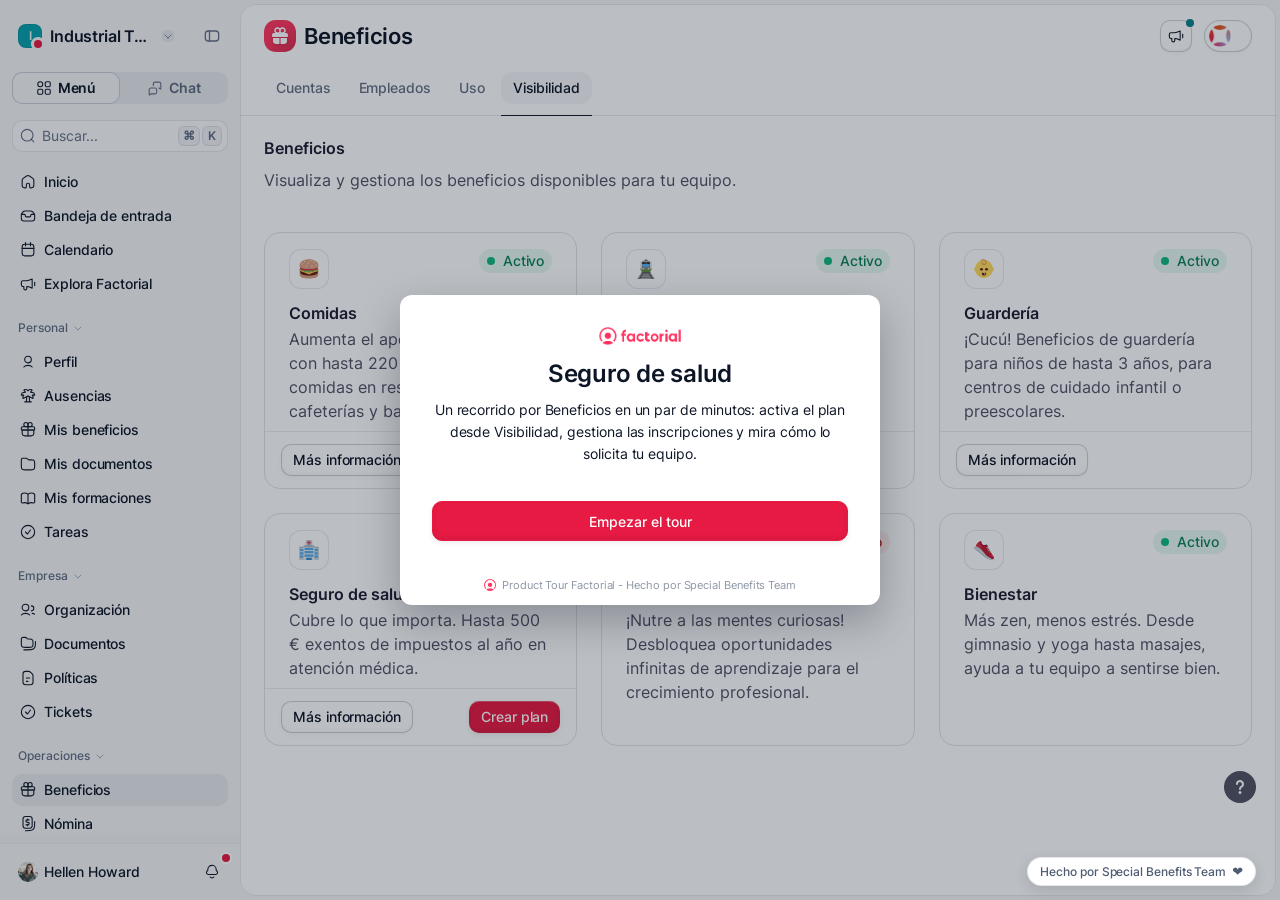
==== index.html @ 5498a89c "Icono de módulo en rojo: restaura los id de los degradados capturados Co-Authored-By: Claude Sonnet " ====
<!doctype html>
<html lang="es"><head><meta charset="utf-8"><meta name="viewport" content="width=device-width,initial-scale=1">
<title>Tour Benefits Seguros</title>
<link rel="icon" type="image/png" href="assets/factorial-isotipo.png">
<link rel="stylesheet" href="capture/app.css">
<style>
html,body{height:100%;margin:0;overflow:hidden}
[hidden]{display:none!important}
.screen[hidden]{display:none}
.screen{position:fixed;inset:0;background:#F5F6F8}
/* el fondo oscuro nativo de modales y paneles también baja a la mitad */
.screen .bg-f1-background-overlay{background-color:rgba(1,27,75,.22)!important}
.screen .Sidepanel_overlayBackground{background:rgba(1,27,75,.2)!important}
.screen.ent{z-index:2;animation:enter .55s cubic-bezier(.2,.8,.2,1) backwards}
@keyframes enter{from{transform:translate(calc(var(--dx,1)*72px),calc(var(--dy,0)*72px));opacity:0}to{transform:none;opacity:1}}
#route{position:fixed;left:50%;top:16px;transform:translateX(-50%);z-index:9999;display:flex;align-items:center;gap:10px;background:#fff;border:1px solid rgba(1,22,55,.1);border-radius:99px;padding:8px 16px 8px 12px;white-space:nowrap;max-width:92vw;font:400 13px Inter,system-ui,sans-serif;color:rgba(1,22,55,.61);box-shadow:0 8px 24px rgba(13,22,38,.14);pointer-events:none;animation:routein .5s cubic-bezier(.2,.8,.2,1) both}
#route b{color:#0D1626;font-weight:600}
#route svg{color:#0D1626;flex:none}
@keyframes routein{from{opacity:0;transform:translate(-50%,-12px)}to{opacity:1;transform:translate(-50%,0)}}
.screen *{animation:none!important}
/* ---- asistente de plan (el plan ya existe en la demo, se reconstruye con los tokens reales) ---- */
.wz-scrim{position:fixed;inset:0;background:rgba(13,22,38,.2);z-index:50;display:flex;align-items:center;justify-content:center}
.wz{background:#fff;border-radius:16px;width:min(1078px,94vw);height:min(628px,88vh);display:flex;flex-direction:column;overflow:hidden;box-shadow:0 20px 50px rgba(13,22,38,.25);color:#0D1626;font-family:Inter,system-ui,sans-serif;position:relative}
.wz-x{position:absolute;right:20px;top:20px;color:rgba(1,22,55,.61);font-size:18px}
.wz-body{flex:1;display:flex;min-height:0}
.wz-side{width:288px;padding:48px 48px 0;flex:none;box-sizing:content-box}
.wz-side h2{font-size:28px;line-height:32px;font-weight:600;margin:0 0 28px;letter-spacing:-.01em}
.wz-st{display:flex;gap:10px;align-items:center;padding:9px 8px;border-radius:10px;color:rgba(1,22,55,.61);font-size:14px;font-weight:500;margin-left:-8px;margin-right:-8px}
.wz-st b{width:24px;height:24px;border-radius:99px;background:rgba(5,38,87,.06);display:grid;place-items:center;font-size:12px;font-weight:500}
.wz-st.on{background:rgba(5,38,87,.06);color:#0D1626}.wz-st.on b{background:#0D1626;color:#fff}
.wz-main{flex:1;padding:48px 48px 0 0;overflow:auto;min-width:0}
.wz-main h2{font-size:28px;line-height:32px;font-weight:600;margin:0 0 12px;letter-spacing:-.01em}
.wz-main h3{font-size:20px;font-weight:600;margin:36px 0 0}
.wz-main .sub{color:rgba(1,22,55,.61);font-size:16px;line-height:24px;max-width:360px}
.wz-main label{display:block;font-weight:500;font-size:14px;margin:26px 0 6px}
.wz-in{width:360px;max-width:100%;box-sizing:border-box;height:44px;border:1px solid rgba(1,22,55,.14);border-radius:10px;padding:0 16px;display:flex;align-items:center;justify-content:space-between;font-size:16px;background:#fff;position:relative}
.wz-in.ph{color:rgba(1,22,55,.38)}
.wz-hr{border:0;border-top:1px solid rgba(1,22,55,.1);margin:36px 0 0;width:360px}
.wz-foot{background:#F5F6F8;border-top:1px solid rgba(1,22,55,.08);padding:16px 32px;display:flex;justify-content:flex-end;gap:12px}
.wz-pill{height:32px;padding:0 20px;border-radius:99px;border:1px solid #E61A42;color:#E61A42;background:#fff;font-weight:500;font-size:14px}
.wz-sq{width:32px;height:32px;border-radius:99px;border:1px solid rgba(1,22,55,.14);background:#fff;color:rgba(1,22,55,.5)}
.wz-menu{position:absolute;left:0;top:50px;width:360px;background:#fff;border-radius:12px;box-shadow:0 8px 28px rgba(13,22,38,.18),0 0 0 1px rgba(1,22,55,.06);padding:6px;z-index:3}
.wz-menu div{padding:8px 12px;border-radius:8px;font-size:14px;display:flex;gap:8px}
.wz-menu div.sel{background:rgba(5,38,87,.06)}
/* ---- capa del tour ---- */
#tour{position:fixed;inset:0;z-index:9999;pointer-events:none;font-family:Inter,system-ui,sans-serif;color:#0D1626}
#tour .blocker{position:fixed;inset:0;pointer-events:auto}
#tour .scrim{position:fixed;inset:0;background:rgba(13,22,38,.28);pointer-events:auto;transition:opacity .3s}
#spot{position:fixed;left:0;top:0;width:0;height:0;opacity:0;border-radius:12px;box-shadow:0 0 0 9999px rgba(13,22,38,.28);transition:left .45s cubic-bezier(.2,.8,.2,1),top .45s cubic-bezier(.2,.8,.2,1),width .45s cubic-bezier(.2,.8,.2,1),height .45s cubic-bezier(.2,.8,.2,1),opacity .3s;pointer-events:none}
.trk{transition:none!important}
.tip .arr{position:absolute;background:#fff;pointer-events:none}
.tip{position:fixed;left:0;top:0;opacity:0;transition:left .45s cubic-bezier(.2,.8,.2,1),top .45s cubic-bezier(.2,.8,.2,1),width .45s cubic-bezier(.2,.8,.2,1),opacity .25s;width:340px;background:#fff;border-radius:12px;box-shadow:0 16px 40px rgba(13,22,38,.28);pointer-events:auto}
.tip .tb{padding:20px 22px 18px}
.tip h4{margin:0 0 6px;font-size:16px;line-height:24px;font-weight:600}
.tip p{margin:0;font-size:14px;line-height:22px}
.tip p+p{margin-top:8px;color:rgba(1,22,55,.61)}
.tip .tf{display:flex;align-items:center;justify-content:space-between;padding:10px 12px;border-top:1px solid rgba(1,22,55,.08)}
.tip .ct{color:rgba(1,22,55,.5);font-size:13px}
.tb-btn{height:32px;padding:0 14px;border-radius:10px;border:1px solid rgba(1,22,55,.14);background:#fff;font:500 14px Inter,system-ui,sans-serif;cursor:pointer;color:#0D1626}
.tb-btn.dark{background:#0D1626;border-color:#0D1626;color:#fff}
.tb-btn.red{background:#E61A42;border-color:#E61A42;color:#fff;box-shadow:0 2px 6px -1px rgba(13,22,37,.1),inset 0 -2px 4px rgba(13,22,37,.08)}
.tb-btn:hover{filter:brightness(.95)}
.tb-btn:disabled{opacity:.4;cursor:default}
#pulse{position:fixed;left:0;top:0;width:0;height:0;opacity:0;border:2px solid rgba(37,71,200,.85);pointer-events:none;box-sizing:border-box;animation:beacon 1.8s ease-out infinite;transition:left .45s cubic-bezier(.2,.8,.2,1),top .45s cubic-bezier(.2,.8,.2,1),width .45s cubic-bezier(.2,.8,.2,1),height .45s cubic-bezier(.2,.8,.2,1),opacity .3s}
#pulse.hot{border-color:#2547C8;animation:beacon-hot .7s ease-out 3}
@keyframes beacon{0%{box-shadow:0 0 0 0 rgba(37,71,200,.4)}70%{box-shadow:0 0 0 10px rgba(37,71,200,0)}100%{box-shadow:0 0 0 0 rgba(37,71,200,0)}}
@keyframes beacon-hot{0%{box-shadow:0 0 0 0 rgba(37,71,200,.6)}100%{box-shadow:0 0 0 16px rgba(37,71,200,0)}}
.hint{display:flex;align-items:center;gap:6px;margin-top:12px;font-size:13px;font-weight:500;color:rgba(1,22,55,.61)}
.hint.go{color:#2547C8}
@keyframes nudge{0%,100%{box-shadow:0 0 0 0 rgba(13,22,38,.35)}60%{box-shadow:0 0 0 7px rgba(13,22,38,0)}}
.tb-btn.nudge{animation:nudge 1.8s ease-out infinite}
@keyframes shake{0%,100%{transform:translateX(0)}20%{transform:translateX(-7px)}40%{transform:translateX(6px)}60%{transform:translateX(-4px)}80%{transform:translateX(3px)}}
.tip.shake{animation:shake .45s}
#warn{position:fixed;left:50%;top:64px;transform:translateX(-50%);display:flex;align-items:center;gap:10px;background:#FFF4E0;border:1px solid #F5C77A;color:#7A4A00;padding:10px 16px;border-radius:12px;font:500 14px Inter,system-ui,sans-serif;box-shadow:0 8px 24px rgba(13,22,38,.18);pointer-events:none;animation:fin .2s}
#resultHint{position:fixed;left:50%;bottom:20px;transform:translateX(-50%);z-index:9999;display:flex;align-items:center;gap:12px;background:#0D1626;color:#fff;border-radius:99px;padding:10px 18px 10px 14px;font:500 13px Inter,system-ui,sans-serif;box-shadow:0 10px 28px rgba(13,22,38,.28);pointer-events:none;white-space:nowrap;max-width:92vw;animation:hintin .5s cubic-bezier(.2,.8,.2,1) both}
#resultHint span{color:rgba(255,255,255,.62);font-weight:400}
#resultHint svg{flex:none}
@keyframes hintin{from{opacity:0;transform:translate(-50%,14px)}to{opacity:1;transform:translate(-50%,0)}}
#trail{position:fixed;left:16px;bottom:54px;z-index:9999;display:flex;align-items:center;gap:8px;background:#fff;border:1px solid rgba(1,22,55,.1);border-radius:99px;padding:8px 14px 8px 10px;font:500 13px Inter,system-ui,sans-serif;color:#0D1626;box-shadow:0 8px 24px rgba(13,22,38,.14);pointer-events:none;white-space:nowrap;max-width:60vw;animation:trailin .45s cubic-bezier(.2,.8,.2,1) both}
#trail span{color:rgba(1,22,55,.55);font-weight:400}
@keyframes trailin{from{opacity:0;transform:translateY(14px)}to{opacity:1;transform:none}}
.dive{--db:34px;display:flex;align-items:stretch;gap:10px;width:100%;margin-top:12px;padding:8px 10px;border:1px dashed rgba(1,22,55,.28);border-radius:10px;background:#fff;text-align:left;cursor:pointer;font:inherit;color:inherit;transition:background .15s,border-color .15s}
.dive:hover{background:rgba(5,38,87,.04);border-color:#0D1626}
.dive .dv-ic{width:var(--db);align-self:stretch;border-radius:8px;background:rgba(5,38,87,.06);display:grid;place-items:center;flex:none}
.dive .dv-tx{flex:1;min-width:0;height:var(--db);display:flex;flex-direction:column;justify-content:space-between}
.dive small{font-size:11px;line-height:14px;color:rgba(1,22,55,.5)}
.dive b{font-size:13px;line-height:19px;font-weight:600}
.dive em{align-self:center;font-style:normal;font-size:12px;color:rgba(1,22,55,.5)}
.dive svg.chv{align-self:center;color:rgba(1,22,55,.4)}
.dive:disabled{opacity:.55;cursor:default}.dive:disabled:hover{background:#fff;border-color:rgba(1,22,55,.28)}
#warn b{width:20px;height:20px;border-radius:99px;background:#F5A524;color:#fff;display:grid;place-items:center;font-size:12px;flex:none}
@keyframes fin{from{opacity:0}to{opacity:1}}
#wizard:not([hidden]){animation:fin .25s}
.tip .tb{animation:fin .25s}
.wz-pill.off{opacity:.4}
.wz-in{transition:border-color .2s,box-shadow .2s}
.center .tb{padding:32px}
.center h4{font-size:24px;line-height:30px;letter-spacing:-.01em;margin:14px 0 10px}
.center .tf{border:0;padding:4px 32px 28px;justify-content:flex-start;gap:8px}
.center .tf .tb-btn{flex:1;height:40px}
.mark{width:44px;height:44px;border-radius:12px;background:#E61A42;display:grid;place-items:center}
.chs{margin-top:18px;border:1px solid rgba(1,22,55,.14);border-radius:12px;overflow:hidden;background:#fff}
.chs{--blk:50px}
.chs .row{display:flex;align-items:stretch;gap:14px;width:100%;padding:12px 16px;background:#fff;border:0;text-align:left;cursor:pointer;font:inherit;color:inherit;transition:background .15s}
.chs .row+.row{border-top:1px solid rgba(1,22,55,.08)}
.chs .row:hover{background:rgba(5,38,87,.04)}
.chs .ic{align-self:stretch;width:var(--blk);border-radius:10px;background:rgba(5,38,87,.06);display:grid;place-items:center;flex:none;color:#0D1626}
.chs .tx{flex:1;min-width:0;display:grid;gap:0;height:var(--blk);align-content:space-between}
.chs small{font-size:11px;line-height:14px;color:rgba(1,22,55,.5)}
.chs b{font-size:15px;font-weight:600;line-height:19px}
.chs em{font-style:normal;font-size:13px;line-height:17px;color:rgba(1,22,55,.61)}
.chs .chv{align-self:center;color:rgba(1,22,55,.4);flex:none;transition:transform .15s,color .15s}
.chs .row:hover .chv{transform:translateX(3px);color:#0D1626}
.pw{padding:6px 0 10px;text-align:center;font-size:11px;color:rgba(1,22,55,.45)}
.madeby{position:fixed;right:24px;bottom:14px;z-index:10001;display:flex;align-items:center;gap:6px;padding:6px 12px;background:#fff;border:1px solid rgba(1,22,55,.1);border-radius:99px;font:500 12px Inter,system-ui,sans-serif;color:rgba(1,22,55,.7);box-shadow:0 4px 14px rgba(13,22,38,.12);pointer-events:auto;white-space:nowrap;text-decoration:none;cursor:pointer;display:inline-grid;transition:border-color .2s,color .2s,box-shadow .2s}
.madeby>span{grid-area:1/1;display:flex;align-items:center;gap:6px;transition:opacity .2s}
.madeby .mb-b{opacity:0}
.madeby:hover{color:#0D1626;border-color:rgba(1,22,55,.22)}
.madeby:hover .mb-a{opacity:0}.madeby:hover .mb-b{opacity:1}
.OmniButton_omniButton{bottom:96px!important;right:24px!important}
.madeby i{font-style:normal;font-size:13px;line-height:1}
.fab{position:fixed;right:20px;bottom:18px;z-index:9998;border:0;border-radius:10px;padding:10px 16px;background:#0D1626;color:#fff;font:500 14px Inter,system-ui,sans-serif;cursor:pointer}
</style></head>
<body class="_18zmqm30">
<div class="screen" data-screen="catalog" hidden><div class="fr"><div class="flex h-screen w-screen flex-col bg-[#F5F6F8] dark:bg-[#0D1625]"><div class="lk-room-container" style="display: contents;"><div class="h-screen w-screen"><div class="scrollbar-macos grid h-screen w-full max-w-full grid-cols-1 grid-rows-[auto_minmax(0,1fr)] overflow-hidden"><div class="col-[1/-1]"></div><div class="relative isolate flex h-full"><div class="shrink-0 z-0 pl-3" style="width: 240px;"><a href="#content" class="focus-visible:outline-none focus-visible:ring-1 focus-visible:ring-f1-special-ring focus-visible:ring-offset-1 absolute z-50 -translate-y-[1000px] translate-x-4 rounded-md bg-f1-background px-4 py-2.5 text-base font-medium text-f1-foreground no-underline transition-transform duration-200 focus-visible:translate-y-4">Ir al contenido</a><aside aria-label="Menú principal" class="absolute bottom-0 left-0 top-0 z-10 flex w-[var(--ds-sidebar-width)] flex-col transition-[background-color] h-full" style="top: 0px; border-radius: 0px; left: 0px; opacity: 1; pointer-events: auto; transform: none;"><header class="flex-shrink-0"><div class="flex h-[72px] w-full flex-1 items-center justify-between gap-3 px-3"><div class="min-w-0 flex-1"><div class="w-full min-w-0 h-full pointer-events-auto" data-base-ui-tooltip-trigger=""><div class="h-full [&amp;&gt;div]:!relative [&amp;&gt;div]:!h-full"><div class="flex h-full w-full items-center justify-between" aria-label="Seleccionar empresa" type="button" role="combobox" aria-controls="radix-:r2l:" aria-expanded="false" dir="ltr" data-state="closed"><div class="group flex w-fit max-w-full flex-nowrap items-center justify-center gap-1 rounded p-1.5 text-f1-foreground transition-colors hover:bg-f1-background-hover data-[state=open]:bg-f1-background-hover focus-visible:outline-none focus-visible:ring-1 focus-visible:ring-f1-special-ring focus-visible:ring-offset-1" data-testid="company-selector-button" tabindex="0" title="Industrial Technologies SA"><div class="flex min-w-0 max-w-full flex-1 items-center gap-2 overflow-hidden text-lg font-semibold text-f1-foreground transition-colors"><div class="relative inline-flex h-fit w-fit"><div class="relative h-fit w-fit" style="clip-path: path(&quot;M 24 0 H 0 V 24 H 14.2547 C 13.4638 22.8662 13 21.4872 13 20 C 13 16.134 16.134 13 20 13 C 21.4872 13 22.8662 13.4638 24 14.2547 V 0 Z&quot;);"><span data-a11y-color-contrast-ignore="true" class="relative flex shrink-0 items-center justify-center overflow-hidden text-center font-semibold ring-1 ring-inset ring-f1-border-secondary size-6 rounded-sm text-sm bg-[hsl(theme(colors.viridian.50))]" role="img" aria-hidden="true" translate="no"><span translate="no" class="flex h-full w-full items-center justify-center text-f1-foreground-inverse/90 select-none" data-a11y-color-contrast-ignore="true">I</span></span></div><div class="absolute -bottom-0.5 -right-0.5"><div class="flex shrink-0 items-center justify-center rounded-full text-f1-special-highlight h-3 w-3"><svg xmlns="http://www.w3.org/2000/svg" fill="none" viewBox="0 0 24 24" class="aspect-square inline-block shrink-0 w-3 [&amp;_circle]:stroke-xs [&amp;_path]:stroke-xs [&amp;_rect]:stroke-xs text-current"><rect width="16" height="16" x="4" y="4" fill="currentColor" rx="8"></rect></svg></div></div></div><span class="min-w-0 max-w-full overflow-hidden text-ellipsis block whitespace-nowrap pointer-events-auto" data-testid="one-ellipsis" data-base-ui-tooltip-trigger="">Industrial Technologies SA</span></div><div class="flex w-5 shrink-0 items-center justify-center"><div class="flex h-3 w-3 items-center justify-center rounded-2xs bg-f1-background-secondary transition-all"><div class="flex h-3 w-3 shrink-0 items-center justify-center text-f1-icon-bold" style="transform: none;"><svg xmlns="http://www.w3.org/2000/svg" fill="none" viewBox="0 0 24 24" class="aspect-square inline-block shrink-0 w-3 [&amp;_circle]:stroke-xs [&amp;_path]:stroke-xs [&amp;_rect]:stroke-xs text-current"><path stroke="currentColor" stroke-linecap="round" stroke-linejoin="round" d="M18 10L12 16"></path><path stroke="currentColor" stroke-linecap="round" stroke-linejoin="round" d="M6 10L12 16"></path></svg></div></div></div></div></div></div></div></div><button class="group relative inline-flex items-center justify-center gap-1 whitespace-nowrap border-none p-0 font-medium transition-colors [&amp;_.main]:transform-gpu [&amp;_.main]:transition-transform [&amp;_.main]:duration-100 active:[&amp;_.main]:translate-y-px active:[&amp;_.main]:scale-[0.97] [&amp;_.main]:flex [&amp;_.main]:items-center [&amp;_.main]:justify-center disabled:opacity-30 disabled:cursor-not-allowed [&amp;[aria-disabled=true]]:pointer-events-none [&amp;[aria-disabled=true]]:cursor-not-allowed [&amp;[aria-disabled=true]]:opacity-30 no-underline [&amp;_.main]:z-20 bg-transparent text-f1-foreground shadow-none hover:shadow-[0_2px_6px_-1px_rgba(13,22,37,.04),inset_0_-2px_4px_rgba(13,22,37,.04)] active:bg-f1-background-secondary-hover active:shadow-[inset_0_2px_4px_0_rgba(13,22,37,.1)] data-[pressed=true]:bg-f1-background-secondary-hover data-[pressed=true]:shadow-[inset_0_2px_4px_0_rgba(13,22,37,.1)] rounded text-base before:rounded-[9px] after:rounded [&amp;_.main]:h-8 [&amp;_.main]:px-3 focus-visible:outline-none focus-visible:ring-1 focus-visible:ring-f1-special-ring focus-visible:ring-offset-1 group hover:bg-f1-background-hover" aria-label="Close Sidebar" title="Close Sidebar" role="button"><div class="main flex min-w-0 flex-1 items-center justify-center gap-1 !px-[6px] transition-colors [&amp;_svg:not([data-has-color])]:text-f1-icon"><span class="flex min-w-0 flex-1 items-center justify-center"><div class="flex"><svg width="20" height="20" viewBox="0 0 20 20" fill="none" xmlns="http://www.w3.org/2000/svg" class="text-f1-icon-bold"><rect x="3.33325" y="5" width="13.3333" height="10" rx="3" stroke-width="1.3" class="stroke-current"></rect><path d="M10.417 10L14.167 10M10.417 10L12.0837 8.33337M10.417 10L12.0837 11.6667" stroke-width="1.3" stroke-linecap="round" stroke-linejoin="round" class="translate-x-0 stroke-current transition-all duration-200 ease-out motion-reduce:transition-none opacity-0 group-hover:-translate-x-1 group-hover:opacity-100"></path><path d="M7.5 5L7.5 15" stroke-width="1.3" stroke-linecap="round" class="stroke-current transition-all duration-200 ease-out motion-reduce:transition-none translate-x-0 opacity-100 group-hover:-translate-x-0.5 group-hover:opacity-0"></path></svg></div><div class="hidden"><svg xmlns="http://www.w3.org/2000/svg" fill="none" viewBox="0 0 24 24" class="aspect-square inline-block shrink-0 w-5 [&amp;_circle]:stroke-md [&amp;_path]:stroke-md [&amp;_rect]:stroke-md text-current"><path stroke="currentColor" stroke-linecap="round" stroke-linejoin="round" d="M16.9497 7.05026L12 12L7.05025 16.9498"></path><path stroke="currentColor" stroke-linecap="round" stroke-linejoin="round" d="M12 12L7.05025 7.05026L16.9497 16.9498"></path></svg></div></span></div></button></div><div class="mb-4 flex items-stretch justify-between px-3"><div role="group" aria-label="Secciones de la barra lateral" class="relative flex w-full flex-row justify-between gap-0 rounded bg-f1-background-secondary p-0"><div aria-hidden="true" class="pointer-events-none invisible absolute left-0 top-0 flex flex-row overflow-hidden"><button type="button" aria-label="Menú" aria-pressed="false" disabled="" tabindex="-1" class="shrink-0 group relative inline-flex items-center justify-center gap-1 whitespace-nowrap border-none p-0 font-medium transition-colors [&amp;_.main]:transform-gpu [&amp;_.main]:transition-transform [&amp;_.main]:duration-100 active:[&amp;_.main]:translate-y-px active:[&amp;_.main]:scale-[0.97] [&amp;_.main]:flex [&amp;_.main]:items-center [&amp;_.main]:justify-center disabled:opacity-30 disabled:cursor-not-allowed [&amp;[aria-disabled=true]]:pointer-events-none [&amp;[aria-disabled=true]]:cursor-not-allowed [&amp;[aria-disabled=true]]:opacity-30 no-underline [&amp;_.main]:z-20 bg-transparent text-f1-foreground shadow-none rounded text-base before:rounded-[9px] after:rounded [&amp;_.main]:h-8 [&amp;_.main]:px-3 focus-visible:outline-none focus-visible:ring-1 focus-visible:ring-f1-special-ring focus-visible:ring-offset-1 hover:bg-transparent hover:shadow-none active:bg-transparent active:shadow-none data-[pressed=true]:bg-transparent data-[pressed=true]:shadow-none"><div class="main flex h-8 min-w-0 items-center justify-center"><span class="relative flex items-center text-f1-icon transition-colors group-hover:text-f1-icon-bold"><svg xmlns="http://www.w3.org/2000/svg" fill="none" viewBox="0 0 24 24" class="aspect-square inline-block shrink-0 w-5 [&amp;_circle]:stroke-md [&amp;_path]:stroke-md [&amp;_rect]:stroke-md text-current"><rect width="6" height="6" x="4.5" y="4.5" stroke="currentColor" stroke-linejoin="round" rx="3"></rect><rect width="6" height="6" x="4.5" y="13.5" stroke="currentColor" stroke-linejoin="round" rx="1.5"></rect><rect width="6" height="6" x="13.5" y="4.5" stroke="currentColor" stroke-linejoin="round" rx="1.5"></rect><rect width="6" height="6" x="13.5" y="13.5" stroke="currentColor" stroke-linejoin="round" rx="1.5"></rect></svg></span><span class="grid transition-[grid-template-columns] duration-300 ease-out motion-reduce:transition-none grid-cols-[1fr]"><span class="min-w-0 overflow-hidden"><span class="block whitespace-nowrap pl-1 pr-0.5 font-semibold group-hover:text-f1-foreground transition-colors text-f1-foreground-secondary">Menú</span></span></span></div></button><button type="button" aria-label="Chat" aria-pressed="false" disabled="" tabindex="-1" class="shrink-0 group relative inline-flex items-center justify-center gap-1 whitespace-nowrap border-none p-0 font-medium transition-colors [&amp;_.main]:transform-gpu [&amp;_.main]:transition-transform [&amp;_.main]:duration-100 active:[&amp;_.main]:translate-y-px active:[&amp;_.main]:scale-[0.97] [&amp;_.main]:flex [&amp;_.main]:items-center [&amp;_.main]:justify-center disabled:opacity-30 disabled:cursor-not-allowed [&amp;[aria-disabled=true]]:pointer-events-none [&amp;[aria-disabled=true]]:cursor-not-allowed [&amp;[aria-disabled=true]]:opacity-30 no-underline [&amp;_.main]:z-20 bg-transparent text-f1-foreground shadow-none rounded text-base before:rounded-[9px] after:rounded [&amp;_.main]:h-8 [&amp;_.main]:px-3 focus-visible:outline-none focus-visible:ring-1 focus-visible:ring-f1-special-ring focus-visible:ring-offset-1 hover:bg-transparent hover:shadow-none active:bg-transparent active:shadow-none data-[pressed=true]:bg-transparent data-[pressed=true]:shadow-none"><div class="main flex h-8 min-w-0 items-center justify-center"><span class="relative flex items-center text-f1-icon transition-colors group-hover:text-f1-icon-bold"><svg xmlns="http://www.w3.org/2000/svg" fill="none" viewBox="0 0 24 24" class="aspect-square inline-block shrink-0 w-5 [&amp;_circle]:stroke-md [&amp;_path]:stroke-md [&amp;_rect]:stroke-md text-current"><path fill="currentColor" fill-rule="evenodd" d="M18.35 6.99998C18.35 6.25439 17.7456 5.64998 17 5.64998H12C11.2544 5.64998 10.65 6.25439 10.65 6.99998V8.99998C10.65 9.35896 10.359 9.64998 10 9.64998C9.64101 9.64998 9.35 9.35896 9.35 8.99998V6.99998C9.35 5.53642 10.5364 4.34998 12 4.34998H17C18.4636 4.34998 19.65 5.53642 19.65 6.99998V12.7929C19.65 13.8174 18.4113 14.3305 17.6868 13.606L16.7308 12.65H16.5C16.141 12.65 15.85 12.359 15.85 12C15.85 11.641 16.141 11.35 16.5 11.35H17C17.1724 11.35 17.3377 11.4185 17.4596 11.5404L18.35 12.4307V6.99998ZM5.65 14C5.65 13.2544 6.25441 12.65 7 12.65H12C12.7456 12.65 13.35 13.2544 13.35 14V17C13.35 17.7456 12.7456 18.35 12 18.35H7C6.82761 18.35 6.66228 18.4185 6.54038 18.5404L5.65 19.4307V14ZM7 11.35C5.53644 11.35 4.35 12.5364 4.35 14V19.7929C4.35 20.8174 5.58871 21.3305 6.31317 20.606L7.26924 19.65H12C13.4636 19.65 14.65 18.4635 14.65 17V14C14.65 12.5364 13.4636 11.35 12 11.35H7Z" clip-rule="evenodd"></path></svg></span><span class="grid transition-[grid-template-columns] duration-300 ease-out motion-reduce:transition-none grid-cols-[1fr]"><span class="min-w-0 overflow-hidden"><span class="block whitespace-nowrap pl-1 pr-0.5 font-semibold group-hover:text-f1-foreground transition-colors text-f1-foreground-secondary">Chat</span></span></span></div></button></div><a data-is-active="true" aria-label="Menú" aria-current="page" class="flex-1 group relative inline-flex items-center justify-center gap-1 whitespace-nowrap border-none p-0 font-medium transition-colors [&amp;_.main]:transform-gpu [&amp;_.main]:transition-transform [&amp;_.main]:duration-100 active:[&amp;_.main]:translate-y-px active:[&amp;_.main]:scale-[0.97] [&amp;_.main]:flex [&amp;_.main]:items-center [&amp;_.main]:justify-center disabled:opacity-30 disabled:cursor-not-allowed [&amp;[aria-disabled=true]]:pointer-events-none [&amp;[aria-disabled=true]]:cursor-not-allowed [&amp;[aria-disabled=true]]:opacity-30 [&amp;_.main]:z-20 bg-transparent text-f1-foreground shadow-none rounded text-base before:rounded-[9px] after:rounded [&amp;_.main]:h-8 [&amp;_.main]:px-3 focus-visible:outline-none focus-visible:ring-1 focus-visible:ring-f1-special-ring focus-visible:ring-offset-1 hover:bg-transparent hover:shadow-none active:bg-transparent active:shadow-none data-[pressed=true]:bg-transparent data-[pressed=true]:shadow-none no-underline" draggable="false" href="/benefits/catalog"><span aria-hidden="true" class="absolute inset-0 rounded bg-f1-background-inverse-secondary ring-1 ring-inset ring-f1-border dark:bg-f1-background" style="transform: none; transform-origin: 50% 50% 0px; opacity: 1;"></span><div class="main flex h-8 min-w-0 items-center justify-center"><span class="relative flex items-center transition-colors group-hover:text-f1-icon-bold text-f1-icon-bold"><svg xmlns="http://www.w3.org/2000/svg" fill="none" viewBox="0 0 24 24" class="aspect-square inline-block shrink-0 w-5 [&amp;_circle]:stroke-md [&amp;_path]:stroke-md [&amp;_rect]:stroke-md text-current"><rect width="6" height="6" x="4.5" y="4.5" stroke="currentColor" stroke-linejoin="round" rx="3"></rect><rect width="6" height="6" x="4.5" y="13.5" stroke="currentColor" stroke-linejoin="round" rx="1.5"></rect><rect width="6" height="6" x="13.5" y="4.5" stroke="currentColor" stroke-linejoin="round" rx="1.5"></rect><rect width="6" height="6" x="13.5" y="13.5" stroke="currentColor" stroke-linejoin="round" rx="1.5"></rect></svg></span><span class="grid transition-[grid-template-columns] duration-300 ease-out motion-reduce:transition-none grid-cols-[1fr]"><span class="min-w-0 overflow-hidden"><span class="block whitespace-nowrap pl-1 pr-0.5 font-semibold group-hover:text-f1-foreground transition-colors text-f1-foreground">Menú</span></span></span></div></a><a data-is-active="false" aria-label="Chat" class="flex-1 group relative inline-flex items-center justify-center gap-1 whitespace-nowrap border-none p-0 font-medium transition-colors [&amp;_.main]:transform-gpu [&amp;_.main]:transition-transform [&amp;_.main]:duration-100 active:[&amp;_.main]:translate-y-px active:[&amp;_.main]:scale-[0.97] [&amp;_.main]:flex [&amp;_.main]:items-center [&amp;_.main]:justify-center disabled:opacity-30 disabled:cursor-not-allowed [&amp;[aria-disabled=true]]:pointer-events-none [&amp;[aria-disabled=true]]:cursor-not-allowed [&amp;[aria-disabled=true]]:opacity-30 [&amp;_.main]:z-20 bg-transparent text-f1-foreground shadow-none rounded text-base before:rounded-[9px] after:rounded [&amp;_.main]:h-8 [&amp;_.main]:px-3 focus-visible:outline-none focus-visible:ring-1 focus-visible:ring-f1-special-ring focus-visible:ring-offset-1 hover:bg-transparent hover:shadow-none active:bg-transparent active:shadow-none data-[pressed=true]:bg-transparent data-[pressed=true]:shadow-none no-underline" draggable="false" href="/communications"><div class="main flex h-8 min-w-0 items-center justify-center"><span class="relative flex items-center text-f1-icon transition-colors group-hover:text-f1-icon-bold"><svg xmlns="http://www.w3.org/2000/svg" fill="none" viewBox="0 0 24 24" class="aspect-square inline-block shrink-0 w-5 [&amp;_circle]:stroke-md [&amp;_path]:stroke-md [&amp;_rect]:stroke-md text-current"><path fill="currentColor" fill-rule="evenodd" d="M18.35 6.99998C18.35 6.25439 17.7456 5.64998 17 5.64998H12C11.2544 5.64998 10.65 6.25439 10.65 6.99998V8.99998C10.65 9.35896 10.359 9.64998 10 9.64998C9.64101 9.64998 9.35 9.35896 9.35 8.99998V6.99998C9.35 5.53642 10.5364 4.34998 12 4.34998H17C18.4636 4.34998 19.65 5.53642 19.65 6.99998V12.7929C19.65 13.8174 18.4113 14.3305 17.6868 13.606L16.7308 12.65H16.5C16.141 12.65 15.85 12.359 15.85 12C15.85 11.641 16.141 11.35 16.5 11.35H17C17.1724 11.35 17.3377 11.4185 17.4596 11.5404L18.35 12.4307V6.99998ZM5.65 14C5.65 13.2544 6.25441 12.65 7 12.65H12C12.7456 12.65 13.35 13.2544 13.35 14V17C13.35 17.7456 12.7456 18.35 12 18.35H7C6.82761 18.35 6.66228 18.4185 6.54038 18.5404L5.65 19.4307V14ZM7 11.35C5.53644 11.35 4.35 12.5364 4.35 14V19.7929C4.35 20.8174 5.58871 21.3305 6.31317 20.606L7.26924 19.65H12C13.4636 19.65 14.65 18.4635 14.65 17V14C14.65 12.5364 13.4636 11.35 12 11.35H7Z" clip-rule="evenodd"></path></svg></span><span class="grid transition-[grid-template-columns] duration-300 ease-out motion-reduce:transition-none grid-cols-[1fr]"><span class="min-w-0 overflow-hidden"><span class="block whitespace-nowrap pl-1 pr-0.5 font-semibold group-hover:text-f1-foreground transition-colors text-f1-foreground-secondary">Chat</span></span></span></div></a></div></div><div class="px-3"><button class="mb-[calc(0.75rem-1px)] flex w-full cursor-pointer items-center justify-between rounded bg-f1-background-inverse-secondary dark:bg-f1-background-tertiary p-1.5 text-f1-foreground-secondary ring-1 ring-inset ring-f1-border-secondary transition-all hover:ring-f1-border-hover focus-visible:outline-none focus-visible:ring-1 focus-visible:ring-f1-special-ring focus-visible:ring-offset-1" type="button"><div class="flex items-center gap-1"><svg xmlns="http://www.w3.org/2000/svg" fill="none" viewBox="0 0 24 24" class="aspect-square inline-block shrink-0 w-5 [&amp;_circle]:stroke-md [&amp;_path]:stroke-md [&amp;_rect]:stroke-md text-current"><path stroke="currentColor" stroke-linecap="round" d="M16 16L19 19"></path><rect width="14" height="14" x="4" y="4" stroke="currentColor" rx="7"></rect></svg><span>Buscar...</span></div><div class="hidden xs:block"><div class="flex flex-wrap items-center gap-0.5"><span class="sr-only">Atajo</span><kbd class="flex h-5 items-center justify-center rounded-xs border border-solid py-0.5 font-sans text-sm font-semibold leading-none border-f1-border-secondary bg-f1-background-tertiary text-f1-foreground-secondary min-w-5 px-1">⌘</kbd><kbd class="flex h-5 items-center justify-center rounded-xs border border-solid py-0.5 font-sans text-sm font-semibold leading-none border-f1-border-secondary bg-f1-background-tertiary text-f1-foreground-secondary uppercase min-w-5 px-1">k</kbd></div></div></button></div></header><div class="flex-shrink-0"></div><nav class="relative flex-grow overflow-y-hidden"><div dir="ltr" class="relative overflow-hidden h-full" style="position: relative; --radix-scroll-area-corner-width: 0px; --radix-scroll-area-corner-height: 0px;"><style>[data-radix-scroll-area-viewport]{scrollbar-width:none;-ms-overflow-style:none;-webkit-overflow-scrolling:touch;}[data-radix-scroll-area-viewport]::-webkit-scrollbar{display:none}</style><div data-radix-scroll-area-viewport="" class="size-full snap-none rounded-[inherit] [&amp;&gt;div]:!block" tabindex="0" data-scroll-container="true" style="overflow: scroll;"><div style="min-width: 100%; display: table;"><div class="h-px" aria-hidden="true"></div><div class="w-[var(--ds-sidebar-width)]"><div class="relative"><div class="flex w-full flex-col gap-3 bg-transparent px-3"><div data-sidebar-collapsible-open="true"><div data-state="open"><div class="group/section group relative flex items-center"><button type="button" class="group relative w-full select-none items-center gap-1 rounded p-1.5 pr-2 text-sm font-medium text-f1-foreground-secondary hover:cursor-pointer hover:bg-f1-background-secondary transition-colors focus-visible:outline-none focus-visible:ring-1 focus-visible:ring-f1-special-ring focus-visible:ring-offset-1 focus-visible:ring-inset hidden" aria-expanded="true" tabindex="0"><span class="py-0.5 transition-colors"></span><div class="flex h-3 w-3 items-center justify-center" style="transform: none;"><svg xmlns="http://www.w3.org/2000/svg" fill="none" viewBox="0 0 24 24" class="aspect-square inline-block shrink-0 w-3 [&amp;_circle]:stroke-xs [&amp;_path]:stroke-xs [&amp;_rect]:stroke-xs text-current"><path stroke="currentColor" stroke-linecap="round" stroke-linejoin="round" d="M18 10L12 16"></path><path stroke="currentColor" stroke-linecap="round" stroke-linejoin="round" d="M6 10L12 16"></path></svg></div></button></div><div data-state="open" class="mt-0.5 flex flex-col gap-1" style="transition-duration: 0s; animation-name: none; --radix-collapsible-content-height: 134px; --radix-collapsible-content-width: 216px;"><div style="height: auto; opacity: 1; visibility: visible;"><div class="flex flex-col gap-0.5"><div class="flex flex-col gap-0.5"><a data-is-active="false" priority="highest" category="root" class="flex cursor-pointer items-center rounded py-1.5 pl-1.5 pr-2 no-underline transition-colors focus-visible:outline-none focus-visible:ring-1 focus-visible:ring-f1-special-ring focus-visible:ring-offset-1 focus-visible:ring-inset hover:bg-f1-background-secondary" href="/dashboard"><div class="flex w-full items-center justify-between"><div class="flex min-w-0 items-center gap-1.5 font-medium text-f1-foreground"><svg xmlns="http://www.w3.org/2000/svg" fill="none" viewBox="0 0 24 24" class="aspect-square inline-block shrink-0 w-5 [&amp;_circle]:stroke-md [&amp;_path]:stroke-md [&amp;_rect]:stroke-md text-current"><path stroke="currentColor" stroke-linejoin="round" d="M6.25629 7.60265L10.2563 4.74551C11.2994 4.00044 12.7006 4.00044 13.7437 4.74551L17.7437 7.60265C18.5321 8.16579 19 9.075 19 10.0439V16C19 17.6569 17.6569 19 16 19H15C14.4477 19 14 18.5523 14 18V15.5C14 14.3954 13.1046 13.5 12 13.5C10.8954 13.5 10 14.3954 10 15.5V18C10 18.5523 9.55228 19 9 19H8C6.34315 19 5 17.6569 5 16V10.0439C5 9.075 5.4679 8.16579 6.25629 7.60265Z"></path></svg><span>Inicio</span></div></div></a><a data-is-active="false" priority="high" category="root" class="flex cursor-pointer items-center rounded py-1.5 pl-1.5 pr-2 no-underline transition-colors focus-visible:outline-none focus-visible:ring-1 focus-visible:ring-f1-special-ring focus-visible:ring-offset-1 focus-visible:ring-inset hover:bg-f1-background-secondary" href="/inbox"><div class="flex w-full items-center justify-between"><div class="flex min-w-0 items-center gap-1.5 font-medium text-f1-foreground"><svg xmlns="http://www.w3.org/2000/svg" fill="none" viewBox="0 0 24 24" class="aspect-square inline-block shrink-0 w-5 [&amp;_circle]:stroke-md [&amp;_path]:stroke-md [&amp;_rect]:stroke-md text-current"><path stroke="currentColor" stroke-linejoin="round" d="M20 15V10.7146C20 10.2525 19.84 9.80468 19.5471 9.44721L17.6236 7.09895C17.0538 6.40334 16.202 6.00001 15.3028 6.00001H8.31014C7.31744 6.00001 6.38901 6.49108 5.83033 7.31164L4.34677 9.49064C4.12081 9.82252 3.99997 10.2147 3.99997 10.6162V15C3.99997 16.6569 5.34312 18 6.99997 18H17C18.6568 18 20 16.6569 20 15Z"></path><path stroke="currentColor" stroke-linecap="round" stroke-linejoin="round" d="M4.49998 10H7.65285C8.14169 10 8.55888 10.3534 8.63924 10.8356L8.86071 12.1644C8.94107 12.6466 9.35827 13 9.8471 13H14.1529C14.6417 13 15.0589 12.6466 15.1392 12.1644L15.3607 10.8356C15.4411 10.3534 15.8583 10 16.3471 10H19.5"></path></svg><span>Bandeja de entrada</span></div></div></a><a data-is-active="false" priority="medium" category="root" class="flex cursor-pointer items-center rounded py-1.5 pl-1.5 pr-2 no-underline transition-colors focus-visible:outline-none focus-visible:ring-1 focus-visible:ring-f1-special-ring focus-visible:ring-offset-1 focus-visible:ring-inset hover:bg-f1-background-secondary" href="/calendar"><div class="flex w-full items-center justify-between"><div class="flex min-w-0 items-center gap-1.5 font-medium text-f1-foreground"><svg xmlns="http://www.w3.org/2000/svg" fill="none" viewBox="0 0 24 24" class="aspect-square inline-block shrink-0 w-5 [&amp;_circle]:stroke-md [&amp;_path]:stroke-md [&amp;_rect]:stroke-md text-current"><path stroke="currentColor" stroke-linecap="round" stroke-linejoin="round" d="M15 3V5M15 7V5M15 5H9M15 5H16C17.6569 5 19 6.34315 19 8V10V16C19 17.6569 17.6569 19 16 19H8C6.34315 19 5 17.6569 5 16V10V8C5 6.34315 6.34315 5 8 5H9M9 5V3M9 5V7"></path><path stroke="currentColor" stroke-linecap="round" stroke-linejoin="round" d="M5 10H19"></path></svg><span>Calendario</span></div></div></a><a data-is-active="false" priority="low" category="root" class="flex cursor-pointer items-center rounded py-1.5 pl-1.5 pr-2 no-underline transition-colors focus-visible:outline-none focus-visible:ring-1 focus-visible:ring-f1-special-ring focus-visible:ring-offset-1 focus-visible:ring-inset hover:bg-f1-background-secondary" href="/discover?upsell_origin=sidebar"><div class="flex w-full items-center justify-between"><div class="flex min-w-0 items-center gap-1.5 font-medium text-f1-foreground"><svg xmlns="http://www.w3.org/2000/svg" fill="none" viewBox="0 0 24 24" class="aspect-square inline-block shrink-0 w-5 [&amp;_circle]:stroke-md [&amp;_path]:stroke-md [&amp;_rect]:stroke-md text-current"><path stroke="currentColor" stroke-linejoin="round" d="M17 6L13.9669 7.21324C12.6676 7.73297 11.281 8 9.88159 8H6C4.89543 8 4 8.89543 4 10V13C4 14.1046 4.89543 15 6 15H7V17.25C7 18.2165 7.7835 19 8.75 19V19C9.7165 19 10.5 18.2165 10.5 17.25V15H10.8445C11.6078 15 12.3641 15.1457 13.0728 15.4291L17 17V6Z"></path><path stroke="currentColor" stroke-linecap="round" d="M20 10V14"></path></svg><span>Explora Factorial</span></div></div></a></div></div></div></div></div></div></div><div class="mt-3 flex w-full flex-col gap-3 bg-transparent px-3 [&amp;_li]:list-none"><ul class="flex flex-col gap-3"><li class="relative" draggable="false" style="z-index: unset; opacity: 1; transform: none; user-select: none; touch-action: pan-x;"><div data-sidebar-collapsible-open="true"><div data-state="open"><div class="group/section group relative flex items-center"><button type="button" class="group relative flex w-full select-none items-center gap-1 rounded p-1.5 pr-2 text-sm font-medium text-f1-foreground-secondary hover:cursor-pointer hover:bg-f1-background-secondary transition-colors focus-visible:outline-none focus-visible:ring-1 focus-visible:ring-f1-special-ring focus-visible:ring-offset-1 focus-visible:ring-inset" aria-expanded="true" tabindex="0"><span class="py-0.5 transition-colors">Personal</span><div class="flex h-3 w-3 items-center justify-center" style="transform: none;"><svg xmlns="http://www.w3.org/2000/svg" fill="none" viewBox="0 0 24 24" class="aspect-square inline-block shrink-0 w-3 [&amp;_circle]:stroke-xs [&amp;_path]:stroke-xs [&amp;_rect]:stroke-xs text-current"><path stroke="currentColor" stroke-linecap="round" stroke-linejoin="round" d="M18 10L12 16"></path><path stroke="currentColor" stroke-linecap="round" stroke-linejoin="round" d="M6 10L12 16"></path></svg></div></button></div><div data-state="open" class="mt-0.5 flex flex-col gap-1" style="transition-duration: 0s; animation-name: none; --radix-collapsible-content-height: 202px; --radix-collapsible-content-width: 216px;"><div style="height: auto; opacity: 1; visibility: visible;"><div class="flex flex-col gap-0.5"><div class="flex flex-col gap-0.5"><a data-is-active="false" priority="highest" category="personal" class="flex cursor-pointer items-center rounded py-1.5 pl-1.5 pr-2 no-underline transition-colors focus-visible:outline-none focus-visible:ring-1 focus-visible:ring-f1-special-ring focus-visible:ring-offset-1 focus-visible:ring-inset hover:bg-f1-background-secondary" href="/profile"><div class="flex w-full items-center justify-between"><div class="flex min-w-0 items-center gap-1.5 font-medium text-f1-foreground"><svg xmlns="http://www.w3.org/2000/svg" fill="none" viewBox="0 0 24 24" class="aspect-square inline-block shrink-0 w-5 [&amp;_circle]:stroke-md [&amp;_path]:stroke-md [&amp;_rect]:stroke-md text-current"><circle cx="12" cy="9" r="4" stroke="currentColor"></circle><path stroke="currentColor" stroke-linecap="round" stroke-linejoin="round" d="M7 18C7 18 8.5 16 12 16C15.5 16 17 18 17 18"></path></svg><span>Perfil</span></div></div></a><a data-is-active="false" priority="high" category="personal" class="flex cursor-pointer items-center rounded py-1.5 pl-1.5 pr-2 no-underline transition-colors focus-visible:outline-none focus-visible:ring-1 focus-visible:ring-f1-special-ring focus-visible:ring-offset-1 focus-visible:ring-inset hover:bg-f1-background-secondary" href="/time-off"><div class="flex w-full items-center justify-between"><div class="flex min-w-0 items-center gap-1.5 font-medium text-f1-foreground"><svg xmlns="http://www.w3.org/2000/svg" fill="none" viewBox="0 0 24 24" class="aspect-square inline-block shrink-0 w-5 [&amp;_circle]:stroke-md [&amp;_path]:stroke-md [&amp;_rect]:stroke-md text-current"><path stroke="currentColor" stroke-linecap="round" d="M12 12L17.9536 14.9768C17.9781 14.989 18.0078 14.9765 18.0161 14.9505C18.4772 13.5039 18.0133 12.0621 17.0728 11.0423C17.0459 11.0131 17.0663 10.9652 17.1061 10.9652H19.955C19.9799 10.9652 20.0001 10.9454 19.9995 10.9205C19.9697 9.47309 18.492 7.53588 15.0948 7.50048C15.0571 7.50008 15.0349 7.45634 15.0585 7.42687L16.982 5.02247C16.993 5.00876 16.9952 4.99013 16.9869 4.97467C16.4577 3.99167 13.9831 3.51695 12 5.5"></path><path stroke="currentColor" stroke-linecap="round" d="M12 12L6.04641 14.9768C6.02191 14.989 5.99217 14.9766 5.98385 14.9505C5.52281 13.5039 5.98675 12.0621 6.92718 11.0423C6.95411 11.0131 6.93366 10.9652 6.89394 10.9652H4.045C4.02015 10.9652 3.99995 10.9454 4.00046 10.9206C4.0303 9.47311 5.50795 7.5359 8.90518 7.50049C8.94291 7.5001 8.96508 7.45635 8.94151 7.42689L7.01799 5.02248C7.00702 5.00878 7.00482 4.99014 7.01314 4.97469C7.54231 3.99168 10.0169 3.51697 12 5.50001"></path><path stroke="currentColor" stroke-linecap="round" d="M8 19H16M13.5 13L14 19M10.5 13L10 19"></path></svg><span>Ausencias</span></div></div></a><a data-is-active="false" priority="medium" category="personal" class="flex cursor-pointer items-center rounded py-1.5 pl-1.5 pr-2 no-underline transition-colors focus-visible:outline-none focus-visible:ring-1 focus-visible:ring-f1-special-ring focus-visible:ring-offset-1 focus-visible:ring-inset hover:bg-f1-background-secondary" href="/my-benefits"><div class="flex w-full items-center justify-between"><div class="flex min-w-0 items-center gap-1.5 font-medium text-f1-foreground"><svg xmlns="http://www.w3.org/2000/svg" fill="none" viewBox="0 0 24 24" class="aspect-square inline-block shrink-0 w-5 [&amp;_circle]:stroke-md [&amp;_path]:stroke-md [&amp;_rect]:stroke-md text-current"><path stroke="currentColor" stroke-linecap="round" stroke-linejoin="round" d="M12 8L12 19"></path><path stroke="currentColor" stroke-linecap="round" stroke-linejoin="round" d="M7 5.5C7 4.11929 8.11929 3 9.5 3V3C10.8807 3 12 4.11929 12 5.5V8H9.5C8.11929 8 7 6.88071 7 5.5V5.5Z"></path><path stroke="currentColor" stroke-linecap="round" stroke-linejoin="round" d="M17 5.5C17 4.11929 15.8807 3 14.5 3V3C13.1193 3 12 4.11929 12 5.5V8H14.5C15.8807 8 17 6.88071 17 5.5V5.5Z"></path><path fill="currentColor" d="M5 12V11.35C4.64101 11.35 4.35 11.641 4.35 12H5ZM19 12H19.65C19.65 11.641 19.359 11.35 19 11.35V12ZM5 12.65H19V11.35H5V12.65ZM18.35 12V16H19.65V12H18.35ZM16 18.35H8V19.65H16V18.35ZM5.65 16V12H4.35V16H5.65ZM8 18.35C6.70213 18.35 5.65 17.2979 5.65 16H4.35C4.35 18.0158 5.98416 19.65 8 19.65V18.35ZM18.35 16C18.35 17.2979 17.2979 18.35 16 18.35V19.65C18.0158 19.65 19.65 18.0158 19.65 16H18.35Z"></path><path stroke="currentColor" stroke-linecap="round" stroke-linejoin="round" d="M4 10.6667C4 10.0467 4 9.7367 4.06815 9.48236C4.25308 8.79218 4.79218 8.25308 5.48236 8.06815C5.7367 8 6.04669 8 6.66667 8H17.3333C17.9533 8 18.2633 8 18.5176 8.06815C19.2078 8.25308 19.7469 8.79218 19.9319 9.48236C20 9.7367 20 10.0467 20 10.6667V10.6667C20 10.9767 20 11.1317 19.9659 11.2588C19.8735 11.6039 19.6039 11.8735 19.2588 11.9659C19.1317 12 18.9767 12 18.6667 12H5.33333C5.02334 12 4.86835 12 4.74118 11.9659C4.39609 11.8735 4.12654 11.6039 4.03407 11.2588C4 11.1317 4 10.9767 4 10.6667V10.6667Z"></path></svg><span>Mis beneficios</span></div></div></a><a data-is-active="false" priority="medium" category="personal" class="flex cursor-pointer items-center rounded py-1.5 pl-1.5 pr-2 no-underline transition-colors focus-visible:outline-none focus-visible:ring-1 focus-visible:ring-f1-special-ring focus-visible:ring-offset-1 focus-visible:ring-inset hover:bg-f1-background-secondary" href="/my-documents"><div class="flex w-full items-center justify-between"><div class="flex min-w-0 items-center gap-1.5 font-medium text-f1-foreground"><svg xmlns="http://www.w3.org/2000/svg" fill="none" viewBox="0 0 24 24" class="aspect-square inline-block shrink-0 w-5 [&amp;_circle]:stroke-md [&amp;_path]:stroke-md [&amp;_rect]:stroke-md text-current"><path stroke="currentColor" d="M11.4375 6C11.09 5.38228 10.4364 5 9.72763 5H7.19998C6.07987 5 5.51982 5 5.092 5.21799C4.71567 5.40973 4.40971 5.71569 4.21796 6.09202C3.99998 6.51984 3.99998 7.07989 3.99998 8.2V14.2C3.99998 15.8802 3.99998 16.7202 4.32696 17.362C4.61458 17.9265 5.07352 18.3854 5.63801 18.673C6.27974 19 7.11982 19 8.79998 19H15.2C16.8801 19 17.7202 19 18.3619 18.673C18.9264 18.3854 19.3854 17.9265 19.673 17.362C20 16.7202 20 15.8802 20 14.2V11.8C20 10.1198 20 9.27976 19.673 8.63803C19.3854 8.07354 18.9264 7.6146 18.3619 7.32698C17.7202 7 16.8801 7 15.2 7H13.1473C12.4386 7 11.7849 6.61772 11.4375 6V6Z"></path></svg><span>Mis documentos</span></div></div></a><a data-is-active="false" priority="medium" category="personal" class="flex cursor-pointer items-center rounded py-1.5 pl-1.5 pr-2 no-underline transition-colors focus-visible:outline-none focus-visible:ring-1 focus-visible:ring-f1-special-ring focus-visible:ring-offset-1 focus-visible:ring-inset hover:bg-f1-background-secondary" href="/my-trainings/course-list/overview"><div class="flex w-full items-center justify-between"><div class="flex min-w-0 items-center gap-1.5 font-medium text-f1-foreground"><svg xmlns="http://www.w3.org/2000/svg" fill="none" viewBox="0 0 24 24" class="aspect-square inline-block shrink-0 w-5 [&amp;_circle]:stroke-md [&amp;_path]:stroke-md [&amp;_rect]:stroke-md text-current"><path stroke="currentColor" stroke-linecap="round" stroke-linejoin="round" d="M12 7.50006C15 5.49507 17.5 5.50004 20 7.50006V16.9194C20 17.7579 19.0021 18.2442 18.2289 17.9199C16.2959 17.109 14.2941 17.4668 12 19M12 7.50006C9 5.49507 6.5 5.50004 4 7.50006L4 16.9194C4 17.7579 4.99792 18.2442 5.77115 17.9199C7.7041 17.109 9.70585 17.4668 12 19M12 7.50006V19"></path></svg><span>Mis formaciones</span></div></div></a><a data-is-active="false" priority="medium" category="personal" class="flex cursor-pointer items-center rounded py-1.5 pl-1.5 pr-2 no-underline transition-colors focus-visible:outline-none focus-visible:ring-1 focus-visible:ring-f1-special-ring focus-visible:ring-offset-1 focus-visible:ring-inset hover:bg-f1-background-secondary" href="/tasks"><div class="flex w-full items-center justify-between"><div class="flex min-w-0 items-center gap-1.5 font-medium text-f1-foreground"><svg xmlns="http://www.w3.org/2000/svg" fill="none" viewBox="0 0 24 24" class="aspect-square inline-block shrink-0 w-5 [&amp;_circle]:stroke-md [&amp;_path]:stroke-md [&amp;_rect]:stroke-md text-current"><circle cx="12" cy="12" r="8" stroke="currentColor"></circle><path stroke="currentColor" stroke-linecap="round" stroke-linejoin="round" d="M9.00002 12L11.4 14.4L15 9.6"></path></svg><span>Tareas</span></div></div></a></div></div></div></div></div></div></li><li class="relative" draggable="false" style="z-index: unset; opacity: 1; transform: none; user-select: none; touch-action: pan-x;"><div data-sidebar-collapsible-open="true"><div data-state="open"><div class="group/section group relative flex items-center"><button type="button" class="group relative flex w-full select-none items-center gap-1 rounded p-1.5 pr-2 text-sm font-medium text-f1-foreground-secondary hover:cursor-pointer hover:bg-f1-background-secondary transition-colors focus-visible:outline-none focus-visible:ring-1 focus-visible:ring-f1-special-ring focus-visible:ring-offset-1 focus-visible:ring-inset" aria-expanded="true" tabindex="0"><span class="py-0.5 transition-colors">Empresa</span><div class="flex h-3 w-3 items-center justify-center" style="transform: none;"><svg xmlns="http://www.w3.org/2000/svg" fill="none" viewBox="0 0 24 24" class="aspect-square inline-block shrink-0 w-3 [&amp;_circle]:stroke-xs [&amp;_path]:stroke-xs [&amp;_rect]:stroke-xs text-current"><path stroke="currentColor" stroke-linecap="round" stroke-linejoin="round" d="M18 10L12 16"></path><path stroke="currentColor" stroke-linecap="round" stroke-linejoin="round" d="M6 10L12 16"></path></svg></div></button></div><div data-state="open" class="mt-0.5 flex flex-col gap-1" style="transition-duration: 0s; animation-name: none; --radix-collapsible-content-height: 134px; --radix-collapsible-content-width: 216px;"><div style="height: auto; opacity: 1; visibility: visible;"><div class="flex flex-col gap-0.5"><div class="flex flex-col gap-0.5"><a data-is-active="false" priority="highest" category="company" class="flex cursor-pointer items-center rounded py-1.5 pl-1.5 pr-2 no-underline transition-colors focus-visible:outline-none focus-visible:ring-1 focus-visible:ring-f1-special-ring focus-visible:ring-offset-1 focus-visible:ring-inset hover:bg-f1-background-secondary" href="/employees"><div class="flex w-full items-center justify-between"><div class="flex min-w-0 items-center gap-1.5 font-medium text-f1-foreground"><svg xmlns="http://www.w3.org/2000/svg" fill="none" viewBox="0 0 24 24" class="aspect-square inline-block shrink-0 w-5 [&amp;_circle]:stroke-md [&amp;_path]:stroke-md [&amp;_rect]:stroke-md text-current"><circle cx="9" cy="9" r="4" stroke="currentColor"></circle><path stroke="currentColor" stroke-linecap="round" d="M16 13C17.6569 13 19 11.6569 19 10C19 8.34315 17.6569 7 16 7"></path><path stroke="currentColor" stroke-linecap="round" stroke-linejoin="round" d="M4.00002 18C4.00002 18 5.50002 16 9.00002 16C12.5 16 14 18 14 18"></path><path stroke="currentColor" stroke-linecap="round" stroke-linejoin="round" d="M17 16C19 16 19.75 17 19.75 17"></path></svg><span>Organización</span></div></div></a><a data-is-active="false" priority="medium" category="company" class="flex cursor-pointer items-center rounded py-1.5 pl-1.5 pr-2 no-underline transition-colors focus-visible:outline-none focus-visible:ring-1 focus-visible:ring-f1-special-ring focus-visible:ring-offset-1 focus-visible:ring-inset hover:bg-f1-background-secondary" href="/files"><div class="flex w-full items-center justify-between"><div class="flex min-w-0 items-center gap-1.5 font-medium text-f1-foreground"><svg xmlns="http://www.w3.org/2000/svg" fill="none" viewBox="0 0 24 24" class="aspect-square inline-block shrink-0 w-5 [&amp;_circle]:stroke-md [&amp;_path]:stroke-md [&amp;_rect]:stroke-md text-current"><path stroke="currentColor" d="M10.4375 5C10.09 4.38228 9.43639 4 8.72765 4H7.12954C6.07585 4 5.54901 4 5.14167 4.19355C4.72595 4.39108 4.39108 4.72595 4.19355 5.14167C4 5.54901 4 6.07585 4 7.12954V11.2C4 12.8802 4 13.7202 4.32698 14.362C4.6146 14.9265 5.07354 15.3854 5.63803 15.673C6.27976 16 7.11984 16 8.8 16H13.2C14.8802 16 15.7202 16 16.362 15.673C16.9265 15.3854 17.3854 14.9265 17.673 14.362C18 13.7202 18 12.8802 18 11.2V10.4168C18 9.09704 18 8.43714 17.796 7.91257C17.4911 7.12874 16.8713 6.50887 16.0874 6.20402C15.5629 6 14.903 6 13.5832 6H12.1473C11.4386 6 10.785 5.61772 10.4375 5V5Z"></path><path stroke="currentColor" stroke-linecap="round" d="M7 19H11.4C14.7603 19 16.4405 19 17.7239 18.346C18.8529 17.7708 19.7708 16.8529 20.346 15.7239C21 14.4405 21 12.7603 21 9.4V9"></path></svg><span>Documentos</span></div></div></a><a data-is-active="false" priority="low" category="company" class="flex cursor-pointer items-center rounded py-1.5 pl-1.5 pr-2 no-underline transition-colors focus-visible:outline-none focus-visible:ring-1 focus-visible:ring-f1-special-ring focus-visible:ring-offset-1 focus-visible:ring-inset hover:bg-f1-background-secondary" href="/handbook"><div class="flex w-full items-center justify-between"><div class="flex min-w-0 items-center gap-1.5 font-medium text-f1-foreground"><svg xmlns="http://www.w3.org/2000/svg" fill="none" viewBox="0 0 24 24" class="aspect-square inline-block shrink-0 w-5 [&amp;_circle]:stroke-md [&amp;_path]:stroke-md [&amp;_rect]:stroke-md text-current"><path stroke="currentColor" stroke-linecap="round" stroke-linejoin="round" d="M14.8787 4.87868L17.1213 7.12132C17.6839 7.68393 18 8.44699 18 9.24264V17C18 18.6569 16.6569 20 15 20H9C7.34315 20 6 18.6569 6 17V7C6 5.34315 7.34315 4 9 4H12.7574C13.553 4 14.3161 4.31607 14.8787 4.87868Z"></path><path stroke="currentColor" stroke-linecap="round" stroke-linejoin="round" d="M14 12H10"></path><path stroke="currentColor" stroke-linecap="round" stroke-linejoin="round" d="M12 16H10"></path></svg><span>Políticas</span></div></div></a><a data-is-active="false" priority="low" category="company" class="flex cursor-pointer items-center rounded py-1.5 pl-1.5 pr-2 no-underline transition-colors focus-visible:outline-none focus-visible:ring-1 focus-visible:ring-f1-special-ring focus-visible:ring-offset-1 focus-visible:ring-inset hover:bg-f1-background-secondary" href="/ticketing"><div class="flex w-full items-center justify-between"><div class="flex min-w-0 items-center gap-1.5 font-medium text-f1-foreground"><svg xmlns="http://www.w3.org/2000/svg" fill="none" viewBox="0 0 24 24" class="aspect-square inline-block shrink-0 w-5 [&amp;_circle]:stroke-md [&amp;_path]:stroke-md [&amp;_rect]:stroke-md text-current"><circle cx="12" cy="12" r="8" stroke="currentColor"></circle><path stroke="currentColor" stroke-linecap="round" stroke-linejoin="round" d="M9.00002 12L11.4 14.4L15 9.6"></path></svg><span>Tickets</span></div></div></a></div></div></div></div></div></div></li><li class="relative" draggable="false" style="z-index: unset; opacity: 1; transform: none; user-select: none; touch-action: pan-x;"><div data-sidebar-collapsible-open="true"><div data-state="open"><div class="group/section group relative flex items-center"><button type="button" class="group relative flex w-full select-none items-center gap-1 rounded p-1.5 pr-2 text-sm font-medium text-f1-foreground-secondary hover:cursor-pointer hover:bg-f1-background-secondary transition-colors focus-visible:outline-none focus-visible:ring-1 focus-visible:ring-f1-special-ring focus-visible:ring-offset-1 focus-visible:ring-inset" aria-expanded="true" tabindex="0"><span class="py-0.5 transition-colors">Operaciones</span><div class="flex h-3 w-3 items-center justify-center" style="transform: none;"><svg xmlns="http://www.w3.org/2000/svg" fill="none" viewBox="0 0 24 24" class="aspect-square inline-block shrink-0 w-3 [&amp;_circle]:stroke-xs [&amp;_path]:stroke-xs [&amp;_rect]:stroke-xs text-current"><path stroke="currentColor" stroke-linecap="round" stroke-linejoin="round" d="M18 10L12 16"></path><path stroke="currentColor" stroke-linecap="round" stroke-linejoin="round" d="M6 10L12 16"></path></svg></div></button></div><div data-state="open" class="mt-0.5 flex flex-col gap-1" style="transition-duration: 0s; animation-name: none; --radix-collapsible-content-height: 66px; --radix-collapsible-content-width: 216px;"><div style="height: auto; opacity: 1; visibility: visible;"><div class="flex flex-col gap-0.5"><div class="flex flex-col gap-0.5"><a data-is-active="true" priority="low" category="operations" class="flex cursor-pointer items-center rounded py-1.5 pl-1.5 pr-2 no-underline transition-colors focus-visible:outline-none focus-visible:ring-1 focus-visible:ring-f1-special-ring focus-visible:ring-offset-1 focus-visible:ring-inset text-f1-foreground bg-f1-background-secondary" href="/benefits"><div class="flex w-full items-center justify-between"><div class="flex min-w-0 items-center gap-1.5 font-medium text-f1-foreground"><svg xmlns="http://www.w3.org/2000/svg" fill="none" viewBox="0 0 24 24" class="aspect-square inline-block shrink-0 w-5 [&amp;_circle]:stroke-md [&amp;_path]:stroke-md [&amp;_rect]:stroke-md text-current"><path stroke="currentColor" stroke-linecap="round" stroke-linejoin="round" d="M12 8L12 19"></path><path stroke="currentColor" stroke-linecap="round" stroke-linejoin="round" d="M7 5.5C7 4.11929 8.11929 3 9.5 3V3C10.8807 3 12 4.11929 12 5.5V8H9.5C8.11929 8 7 6.88071 7 5.5V5.5Z"></path><path stroke="currentColor" stroke-linecap="round" stroke-linejoin="round" d="M17 5.5C17 4.11929 15.8807 3 14.5 3V3C13.1193 3 12 4.11929 12 5.5V8H14.5C15.8807 8 17 6.88071 17 5.5V5.5Z"></path><path fill="currentColor" d="M5 12V11.35C4.64101 11.35 4.35 11.641 4.35 12H5ZM19 12H19.65C19.65 11.641 19.359 11.35 19 11.35V12ZM5 12.65H19V11.35H5V12.65ZM18.35 12V16H19.65V12H18.35ZM16 18.35H8V19.65H16V18.35ZM5.65 16V12H4.35V16H5.65ZM8 18.35C6.70213 18.35 5.65 17.2979 5.65 16H4.35C4.35 18.0158 5.98416 19.65 8 19.65V18.35ZM18.35 16C18.35 17.2979 17.2979 18.35 16 18.35V19.65C18.0158 19.65 19.65 18.0158 19.65 16H18.35Z"></path><path stroke="currentColor" stroke-linecap="round" stroke-linejoin="round" d="M4 10.6667C4 10.0467 4 9.7367 4.06815 9.48236C4.25308 8.79218 4.79218 8.25308 5.48236 8.06815C5.7367 8 6.04669 8 6.66667 8H17.3333C17.9533 8 18.2633 8 18.5176 8.06815C19.2078 8.25308 19.7469 8.79218 19.9319 9.48236C20 9.7367 20 10.0467 20 10.6667V10.6667C20 10.9767 20 11.1317 19.9659 11.2588C19.8735 11.6039 19.6039 11.8735 19.2588 11.9659C19.1317 12 18.9767 12 18.6667 12H5.33333C5.02334 12 4.86835 12 4.74118 11.9659C4.39609 11.8735 4.12654 11.6039 4.03407 11.2588C4 11.1317 4 10.9767 4 10.6667V10.6667Z"></path></svg><span>Beneficios</span></div></div></a><a data-is-active="false" priority="low" category="operations" class="flex cursor-pointer items-center rounded py-1.5 pl-1.5 pr-2 no-underline transition-colors focus-visible:outline-none focus-visible:ring-1 focus-visible:ring-f1-special-ring focus-visible:ring-offset-1 focus-visible:ring-inset hover:bg-f1-background-secondary" href="/payroll-management"><div class="flex w-full items-center justify-between"><div class="flex min-w-0 items-center gap-1.5 font-medium text-f1-foreground"><svg xmlns="http://www.w3.org/2000/svg" fill="none" viewBox="0 0 24 24" class="aspect-square inline-block shrink-0 w-5 [&amp;_circle]:stroke-md [&amp;_path]:stroke-md [&amp;_rect]:stroke-md text-current"><path stroke="currentColor" stroke-linecap="round" stroke-linejoin="round" d="M9 3H14C15.6569 3 17 4.34315 17 6V14C17 15.6569 15.6569 17 14 17H9C7.34315 17 6 15.6569 6 14V6C6 4.34315 7.34315 3 9 3Z"></path><path stroke="currentColor" stroke-linecap="round" d="M9 20H10.4C13.7603 20 15.4405 20 16.7239 19.346C17.8529 18.7708 18.7708 17.8529 19.346 16.7239C20 15.4405 20 13.7603 20 10.4V9"></path><path stroke="currentColor" stroke-linecap="round" d="M13.5 7H11C10.1716 7 9.5 7.67157 9.5 8.5V8.5C9.5 9.32843 10.1716 10 11 10H12C12.8284 10 13.5 10.6716 13.5 11.5V11.5C13.5 12.3284 12.8284 13 12 13H9.5"></path><path stroke="currentColor" stroke-linecap="round" d="M11.5 7V6"></path><path stroke="currentColor" stroke-linecap="round" d="M11.5 14V13"></path></svg><span>Nómina</span></div></div></a></div></div></div></div></div></div></li><li class="relative" draggable="false" style="z-index: unset; opacity: 1; transform: none; user-select: none; touch-action: pan-x;"><div data-sidebar-collapsible-open="true"><div data-state="open"><div class="group/section group relative flex items-center"><button type="button" class="group relative flex w-full select-none items-center gap-1 rounded p-1.5 pr-2 text-sm font-medium text-f1-foreground-secondary hover:cursor-pointer hover:bg-f1-background-secondary transition-colors focus-visible:outline-none focus-visible:ring-1 focus-visible:ring-f1-special-ring focus-visible:ring-offset-1 focus-visible:ring-inset" aria-expanded="true" tabindex="0"><span class="py-0.5 transition-colors">Talento</span><div class="flex h-3 w-3 items-center justify-center" style="transform: none;"><svg xmlns="http://www.w3.org/2000/svg" fill="none" viewBox="0 0 24 24" class="aspect-square inline-block shrink-0 w-3 [&amp;_circle]:stroke-xs [&amp;_path]:stroke-xs [&amp;_rect]:stroke-xs text-current"><path stroke="currentColor" stroke-linecap="round" stroke-linejoin="round" d="M18 10L12 16"></path><path stroke="currentColor" stroke-linecap="round" stroke-linejoin="round" d="M6 10L12 16"></path></svg></div></button></div><div data-state="open" class="mt-0.5 flex flex-col gap-1" style="transition-duration: 0s; animation-name: none; --radix-collapsible-content-height: 66px; --radix-collapsible-content-width: 216px;"><div style="height: auto; opacity: 1; visibility: visible;"><div class="flex flex-col gap-0.5"><div class="flex flex-col gap-0.5"><a data-is-active="false" priority="highest" category="talent" class="flex cursor-pointer items-center rounded py-1.5 pl-1.5 pr-2 no-underline transition-colors focus-visible:outline-none focus-visible:ring-1 focus-visible:ring-f1-special-ring focus-visible:ring-offset-1 focus-visible:ring-inset hover:bg-f1-background-secondary" href="/talent_analytics"><div class="flex w-full items-center justify-between"><div class="flex min-w-0 items-center gap-1.5 font-medium text-f1-foreground"><svg xmlns="http://www.w3.org/2000/svg" fill="none" viewBox="0 0 24 24" class="aspect-square inline-block shrink-0 w-5 [&amp;_circle]:stroke-md [&amp;_path]:stroke-md [&amp;_rect]:stroke-md text-current"><path fill="currentColor" d="M3.73145 4.97357C4.14535 4.97393 4.48145 5.30958 4.48145 5.72357V10.2646C4.48145 11.6768 4.48184 12.6912 4.54688 13.4872C4.61121 14.2744 4.73473 14.7829 4.94434 15.1943C5.3518 15.9936 6.00238 16.6434 6.80176 17.0507C7.21303 17.2602 7.72096 17.3848 8.50781 17.4492C9.30388 17.5142 10.3192 17.5146 11.7314 17.5146H20.2607C20.6748 17.5148 21.0107 17.8505 21.0107 18.2646C21.0104 18.6784 20.6746 19.0144 20.2607 19.0146H11.7314C10.3439 19.0146 9.25705 19.0145 8.38574 18.9433C7.50611 18.8714 6.77893 18.7227 6.12109 18.3876C5.0394 17.8365 4.15969 16.9565 3.6084 15.8749C3.2731 15.2169 3.12368 14.4893 3.05176 13.6093C2.98058 12.7381 2.98145 11.652 2.98145 10.2646V5.72357C2.98145 5.30936 3.31723 4.97357 3.73145 4.97357ZM18.7578 8.46674C19.0521 8.17559 19.527 8.17856 19.8184 8.4726C20.1095 8.76702 20.1068 9.24185 19.8125 9.53314L16.4014 12.9091L16.3447 12.9599C16.0511 13.1972 15.6197 13.1803 15.3457 12.9091L12.4629 10.0556L8.11621 14.3564C7.82179 14.6474 7.34694 14.6448 7.05566 14.3505C6.76484 14.0561 6.76743 13.5812 7.06152 13.29L11.9346 8.46674C12.2267 8.17759 12.698 8.17781 12.9902 8.46674L15.874 11.3212L18.7578 8.46674Z"></path></svg><span>Analíticas de Talento</span></div></div></a><a data-is-active="false" priority="medium" category="talent" class="flex cursor-pointer items-center rounded py-1.5 pl-1.5 pr-2 no-underline transition-colors focus-visible:outline-none focus-visible:ring-1 focus-visible:ring-f1-special-ring focus-visible:ring-offset-1 focus-visible:ring-inset hover:bg-f1-background-secondary" href="/engagement"><div class="flex w-full items-center justify-between"><div class="flex min-w-0 items-center gap-1.5 font-medium text-f1-foreground"><svg xmlns="http://www.w3.org/2000/svg" fill="none" viewBox="0 0 24 24" class="aspect-square inline-block shrink-0 w-5 [&amp;_circle]:stroke-md [&amp;_path]:stroke-md [&amp;_rect]:stroke-md text-current"><path stroke="currentColor" d="M17 6H6.85714C5.27919 6 4 7.27919 4 8.85714V15.1293C4 16.7148 5.28525 18 6.87068 18C6.94791 18 7.01647 18.0494 7.04089 18.1227L7.56126 19.6838C7.7771 20.3313 8.56389 20.5771 9.10994 20.1675L11.7333 18.2C11.9064 18.0702 12.117 18 12.3333 18H17C18.6569 18 20 16.6569 20 15V9C20 7.34315 18.6569 6 17 6Z"></path><path stroke="currentColor" stroke-linecap="round" stroke-linejoin="round" d="M13.4389 9C14.6716 9 15.5 10.1175 15.5 11.16C15.5 13.2713 12.0622 15 12 15C11.9378 15 8.5 13.2713 8.5 11.16C8.5 10.1175 9.32833 9 10.5611 9C11.2689 9 11.7317 9.34125 12 9.64125C12.2683 9.34125 12.7311 9 13.4389 9Z"></path></svg><span>Engagement</span></div></div></a></div></div></div></div></div></div></li><li class="relative" draggable="false" style="z-index: unset; opacity: 1; transform: none; user-select: none; touch-action: pan-x;"><div data-sidebar-collapsible-open="true"><div data-state="open"><div class="group/section group relative flex items-center"><button type="button" class="group relative flex w-full select-none items-center gap-1 rounded p-1.5 pr-2 text-sm font-medium text-f1-foreground-secondary hover:cursor-pointer hover:bg-f1-background-secondary transition-colors focus-visible:outline-none focus-visible:ring-1 focus-visible:ring-f1-special-ring focus-visible:ring-offset-1 focus-visible:ring-inset" aria-expanded="true" tabindex="0"><span class="py-0.5 transition-colors">Finanzas</span><div class="flex h-3 w-3 items-center justify-center" style="transform: none;"><svg xmlns="http://www.w3.org/2000/svg" fill="none" viewBox="0 0 24 24" class="aspect-square inline-block shrink-0 w-3 [&amp;_circle]:stroke-xs [&amp;_path]:stroke-xs [&amp;_rect]:stroke-xs text-current"><path stroke="currentColor" stroke-linecap="round" stroke-linejoin="round" d="M18 10L12 16"></path><path stroke="currentColor" stroke-linecap="round" stroke-linejoin="round" d="M6 10L12 16"></path></svg></div></button></div><div data-state="open" class="mt-0.5 flex flex-col gap-1" style="transition-duration: 0s; animation-name: none; --radix-collapsible-content-height: 66px; --radix-collapsible-content-width: 216px;"><div style="height: auto; opacity: 1; visibility: visible;"><div class="flex flex-col gap-0.5"><div class="flex flex-col gap-0.5"><a data-is-active="false" priority="high" category="finance" class="flex cursor-pointer items-center rounded py-1.5 pl-1.5 pr-2 no-underline transition-colors focus-visible:outline-none focus-visible:ring-1 focus-visible:ring-f1-special-ring focus-visible:ring-offset-1 focus-visible:ring-inset hover:bg-f1-background-secondary" href="/finance/financial-workspace"><div class="flex w-full items-center justify-between"><div class="flex min-w-0 items-center gap-1.5 font-medium text-f1-foreground"><svg xmlns="http://www.w3.org/2000/svg" fill="none" viewBox="0 0 24 24" class="aspect-square inline-block shrink-0 w-5 [&amp;_circle]:stroke-md [&amp;_path]:stroke-md [&amp;_rect]:stroke-md text-current"><path stroke="currentColor" d="M5 5H19V12C19 13.6569 17.6569 15 16 15H8C6.34315 15 5 13.6569 5 12V5Z"></path><path stroke="currentColor" stroke-linecap="round" stroke-linejoin="round" d="M12 15V20"></path><path stroke="currentColor" stroke-linecap="round" stroke-linejoin="round" d="M12 15L7 20"></path><path stroke="currentColor" stroke-linecap="round" stroke-linejoin="round" d="M12 15L17 20"></path><path stroke="currentColor" stroke-linecap="round" stroke-linejoin="round" d="M4 5H20"></path><path stroke="currentColor" stroke-linecap="round" stroke-linejoin="round" d="M9 11.5L11 9.5L13 11.5L15.5 9"></path><path stroke="currentColor" stroke-linecap="round" stroke-linejoin="round" d="M12 5V3.5"></path></svg><span>Planificación financiera</span></div></div></a><a data-is-active="false" priority="medium" category="finance" class="flex cursor-pointer items-center rounded py-1.5 pl-1.5 pr-2 no-underline transition-colors focus-visible:outline-none focus-visible:ring-1 focus-visible:ring-f1-special-ring focus-visible:ring-offset-1 focus-visible:ring-inset hover:bg-f1-background-secondary" href="/finance/treasury"><div class="flex w-full items-center justify-between"><div class="flex min-w-0 items-center gap-1.5 font-medium text-f1-foreground"><svg xmlns="http://www.w3.org/2000/svg" fill="none" viewBox="0 0 24 24" class="aspect-square inline-block shrink-0 w-5 [&amp;_circle]:stroke-md [&amp;_path]:stroke-md [&amp;_rect]:stroke-md text-current"><rect width="16" height="4" x="4" y="16" stroke="currentColor" rx="1"></rect><path stroke="currentColor" d="M4 5.78078C4 5.32191 4.3123 4.92193 4.75746 4.81063L11.7575 3.06063C11.9167 3.02082 12.0833 3.02082 12.2425 3.06063L19.2425 4.81063C19.6877 4.92193 20 5.32191 20 5.78078V8C20 8.55228 19.5523 9 19 9H5C4.44772 9 4 8.55228 4 8V5.78078Z"></path><path stroke="currentColor" d="M6 9V16"></path><path stroke="currentColor" d="M18 9V16"></path><path stroke="currentColor" d="M14 9V16"></path><path stroke="currentColor" d="M10 9V16"></path></svg><span>Tesorería</span></div></div></a></div></div></div></div></div></div></li><li class="relative" draggable="false" style="z-index: unset; opacity: 1; transform: none; user-select: none; touch-action: pan-x;"><div data-sidebar-collapsible-open="true"><div data-state="open"><div class="group/section group relative flex items-center"><button type="button" class="group relative flex w-full select-none items-center gap-1 rounded p-1.5 pr-2 text-sm font-medium text-f1-foreground-secondary hover:cursor-pointer hover:bg-f1-background-secondary transition-colors focus-visible:outline-none focus-visible:ring-1 focus-visible:ring-f1-special-ring focus-visible:ring-offset-1 focus-visible:ring-inset" aria-expanded="true" tabindex="0"><span class="py-0.5 transition-colors">Más</span><div class="flex h-3 w-3 items-center justify-center" style="transform: none;"><svg xmlns="http://www.w3.org/2000/svg" fill="none" viewBox="0 0 24 24" class="aspect-square inline-block shrink-0 w-3 [&amp;_circle]:stroke-xs [&amp;_path]:stroke-xs [&amp;_rect]:stroke-xs text-current"><path stroke="currentColor" stroke-linecap="round" stroke-linejoin="round" d="M18 10L12 16"></path><path stroke="currentColor" stroke-linecap="round" stroke-linejoin="round" d="M6 10L12 16"></path></svg></div></button></div><div data-state="open" class="mt-0.5 flex flex-col gap-1" style="transition-duration: 0s; animation-name: none; --radix-collapsible-content-height: 134px; --radix-collapsible-content-width: 216px;"><div style="height: auto; opacity: 1; visibility: visible;"><div class="flex flex-col gap-0.5"><div class="flex flex-col gap-0.5"><a data-is-active="false" priority="medium" category="more" class="flex cursor-pointer items-center rounded py-1.5 pl-1.5 pr-2 no-underline transition-colors focus-visible:outline-none focus-visible:ring-1 focus-visible:ring-f1-special-ring focus-visible:ring-offset-1 focus-visible:ring-inset hover:bg-f1-background-secondary" href="/analytics"><div class="flex w-full items-center justify-between"><div class="flex min-w-0 items-center gap-1.5 font-medium text-f1-foreground"><svg xmlns="http://www.w3.org/2000/svg" fill="none" viewBox="0 0 24 24" class="aspect-square inline-block shrink-0 w-5 [&amp;_circle]:stroke-md [&amp;_path]:stroke-md [&amp;_rect]:stroke-md text-current"><rect width="16" height="12" x="4" y="6" stroke="currentColor" rx="3"></rect><path stroke="currentColor" stroke-linecap="round" d="M8 13L8 15"></path><path stroke="currentColor" stroke-linecap="round" d="M12 9L12 15"></path><path stroke="currentColor" stroke-linecap="round" d="M16 11L16 15"></path></svg><span>Analíticas</span></div></div></a><a href="https://app.eu2.demo.factorial.dev/customer-portal" data-is-active="false" priority="medium" category="more" class="flex cursor-pointer items-center rounded py-1.5 pl-1.5 pr-2 no-underline transition-colors focus-visible:outline-none focus-visible:ring-1 focus-visible:ring-f1-special-ring focus-visible:ring-offset-1 focus-visible:ring-inset hover:bg-f1-background-secondary" rel="noreferrer noopener"><div class="flex w-full items-center justify-between"><div class="flex min-w-0 items-center gap-1.5 font-medium text-f1-foreground"><svg xmlns="http://www.w3.org/2000/svg" fill="none" viewBox="0 0 24 24" class="aspect-square inline-block shrink-0 w-5 [&amp;_circle]:stroke-md [&amp;_path]:stroke-md [&amp;_rect]:stroke-md text-current"><path stroke="currentColor" stroke-linecap="round" d="M18 6.99999L18 18.8258C18 19.6801 16.9979 20.141 16.3492 19.585L15.1663 18.5711C14.7851 18.2444 14.2207 18.2509 13.8472 18.5865L12.6599 19.653C12.2785 19.9957 11.6998 19.9944 11.32 19.65L10.1531 18.5921C9.77987 18.2537 9.21318 18.2458 8.83066 18.5737L7.65079 19.585C7.00211 20.141 6 19.6801 6 18.8258L6 6.99999C6 5.34313 7.34314 3.99999 9 3.99999L15 3.99998C16.6569 3.99998 18 5.34313 18 6.99999Z"></path><path stroke="currentColor" stroke-linecap="round" d="M9 8H15"></path><path stroke="currentColor" stroke-linecap="round" d="M9 12H13"></path></svg><span>Facturación</span></div></div></a><a data-is-active="false" priority="medium" category="more" class="flex cursor-pointer items-center rounded py-1.5 pl-1.5 pr-2 no-underline transition-colors focus-visible:outline-none focus-visible:ring-1 focus-visible:ring-f1-special-ring focus-visible:ring-offset-1 focus-visible:ring-inset hover:bg-f1-background-secondary" href="/workflows"><div class="flex w-full items-center justify-between"><div class="flex min-w-0 items-center gap-1.5 font-medium text-f1-foreground"><svg xmlns="http://www.w3.org/2000/svg" fill="none" viewBox="0 0 24 24" class="aspect-square inline-block shrink-0 w-5 [&amp;_circle]:stroke-md [&amp;_path]:stroke-md [&amp;_rect]:stroke-md text-current"><path stroke="currentColor" stroke-linecap="round" stroke-linejoin="round" d="M5 12H9L10.6187 9.41C11.167 8.53286 12.1284 8 13.1627 8H19M19 8L17 6M19 8L17 10"></path><path stroke="currentColor" stroke-linecap="round" stroke-linejoin="round" d="M19 16H13.1627C12.1284 16 11.167 15.4671 10.6187 14.59L9 12H5M19 16L17 14M19 16L17 18"></path></svg><span>Flujos de trabajo</span></div></div></a><a data-is-active="false" priority="lowest" category="more" class="flex cursor-pointer items-center rounded py-1.5 pl-1.5 pr-2 no-underline transition-colors focus-visible:outline-none focus-visible:ring-1 focus-visible:ring-f1-special-ring focus-visible:ring-offset-1 focus-visible:ring-inset hover:bg-f1-background-secondary" href="/settings"><div class="flex w-full items-center justify-between"><div class="flex min-w-0 items-center gap-1.5 font-medium text-f1-foreground"><svg xmlns="http://www.w3.org/2000/svg" fill="none" viewBox="0 0 24 24" class="aspect-square inline-block shrink-0 w-5 [&amp;_circle]:stroke-md [&amp;_path]:stroke-md [&amp;_rect]:stroke-md text-current"><path stroke="currentColor" d="M10.3036 4.71638C11.0868 3.46223 12.9132 3.46223 13.6964 4.71638L14.4364 5.90129C14.7887 6.46555 15.3986 6.81766 16.0635 6.8407L17.4596 6.88908C18.9373 6.94029 19.8505 8.52194 19.156 9.8273L18.4998 11.0606C18.1873 11.6479 18.1873 12.3521 18.4998 12.9394L19.156 14.1727C19.8505 15.4781 18.9373 17.0597 17.4596 17.1109L16.0635 17.1593C15.3986 17.1823 14.7887 17.5345 14.4364 18.0987L13.6964 19.2836C12.9132 20.5378 11.0868 20.5378 10.3036 19.2836L9.56365 18.0987C9.21127 17.5345 8.60139 17.1823 7.93654 17.1593L6.54039 17.1109C5.06266 17.0597 4.14949 15.4781 4.84401 14.1727L5.50018 12.9394C5.81266 12.3521 5.81266 11.6479 5.50018 11.0606L4.84401 9.8273C4.14949 8.52194 5.06266 6.94029 6.54039 6.88908L7.93654 6.8407C8.60139 6.81766 9.21127 6.46555 9.56365 5.90129L10.3036 4.71638Z"></path><circle cx="11.999" cy="12" r="2.5" stroke="currentColor"></circle></svg><span>Configuración</span></div></div></a></div></div></div></div></div></div></li></ul></div></div></div><div class="h-px" aria-hidden="true"></div></div></div></div><div class="pointer-events-none absolute inset-x-0 z-10 h-3 after:absolute after:inset-x-0 after:h-px after:bg-f1-background-inverse after:opacity-[0.04] after:content-[''] bottom-0 bg-gradient-to-t from-f1-background-secondary to-transparent after:bottom-0" style="opacity: 0.5;"></div></nav><footer class="flex-shrink-0"><div class="flex flex-row items-center justify-between gap-1 p-3"><div class="min-w-0 flex-1"><div class="min-w-0 scrollbar-macos"><button type="button" class="group flex items-center font-medium w-full max-w-full gap-1.5 rounded p-1.5 transition-colors hover:bg-f1-background-secondary data-[state=open]:bg-f1-background-secondary focus-visible:outline-none focus-visible:ring-1 focus-visible:ring-f1-special-ring focus-visible:ring-offset-1 focus-visible:ring-inset" aria-haspopup="menu" aria-expanded="false" data-state="closed"><div class="relative inline-flex h-fit w-fit"><div class="relative h-fit w-fit"><span data-a11y-color-contrast-ignore="true" class="relative flex shrink-0 items-center justify-center overflow-hidden text-center font-semibold ring-1 ring-inset ring-f1-border-secondary size-5 text-sm rounded-full bg-f1-background-inverse-secondary dark:bg-f1-background-tertiary" role="img" aria-hidden="true" translate="no"><img class="aspect-square h-full w-full object-cover" alt="H" loading="lazy" src="capture/assets/hellen.webp"></span></div></div><span class="min-w-0 max-w-full overflow-hidden text-ellipsis block whitespace-nowrap text-f1-foreground" data-testid="one-ellipsis">Hellen Howard</span></button></div></div><div class="relative pointer-events-auto" data-base-ui-tooltip-trigger=""><button class="group relative inline-flex items-center justify-center gap-1 whitespace-nowrap border-none p-0 font-medium transition-colors [&amp;_.main]:transform-gpu [&amp;_.main]:transition-transform [&amp;_.main]:duration-100 active:[&amp;_.main]:translate-y-px active:[&amp;_.main]:scale-[0.97] [&amp;_.main]:flex [&amp;_.main]:items-center [&amp;_.main]:justify-center disabled:opacity-30 disabled:cursor-not-allowed [&amp;[aria-disabled=true]]:pointer-events-none [&amp;[aria-disabled=true]]:cursor-not-allowed [&amp;[aria-disabled=true]]:opacity-30 no-underline [&amp;_.main]:z-20 bg-transparent text-f1-foreground shadow-none hover:bg-f1-background-secondary-hover hover:shadow-[0_2px_6px_-1px_rgba(13,22,37,.04),inset_0_-2px_4px_rgba(13,22,37,.04)] active:bg-f1-background-secondary-hover active:shadow-[inset_0_2px_4px_0_rgba(13,22,37,.1)] data-[pressed=true]:bg-f1-background-secondary-hover data-[pressed=true]:shadow-[inset_0_2px_4px_0_rgba(13,22,37,.1)] rounded text-base before:rounded-[9px] after:rounded [&amp;_.main]:h-8 [&amp;_.main]:px-3 focus-visible:outline-none focus-visible:ring-1 focus-visible:ring-f1-special-ring focus-visible:ring-offset-1 max-w-full pointer-events-auto" aria-busy="false" aria-label="Notificaciones" role="button" data-base-ui-tooltip-trigger=""><div class="main flex min-w-0 flex-1 items-center justify-center gap-1 !px-[6px] transition-colors [&amp;_svg:not([data-has-color])]:text-f1-icon-bold"><span class="flex min-w-0 flex-1 items-center justify-center"><div class="flex min-w-0 flex-1 items-center justify-center gap-1"><svg xmlns="http://www.w3.org/2000/svg" fill="none" viewBox="0 0 24 24" class="aspect-square inline-block shrink-0 w-5 [&amp;_circle]:stroke-md [&amp;_path]:stroke-md [&amp;_rect]:stroke-md text-current"><path stroke="currentColor" stroke-linecap="round" d="M9.76367 18C10.313 18.6137 11.1113 19 11.9998 19C12.8883 19 13.6866 18.6137 14.2359 18"></path><path stroke="currentColor" d="M12 4C9.23858 4 7 6.23858 7 9V9.72607C7 9.90146 6.93033 10.0697 6.8063 10.1937L6.03225 10.9678C5.39962 11.6004 5.17871 12.5361 5.46164 13.3849C5.78314 14.3494 6.68577 15 7.70246 15H16.2975C17.3142 15 18.2169 14.3494 18.5384 13.3849C18.8213 12.5361 18.6004 11.6004 17.9678 10.9678L17.1937 10.1937C17.0697 10.0697 17 9.90146 17 9.72607V9C17 6.23858 14.7614 4 12 4Z"></path></svg><span class="sr-only">Notificaciones</span> </div></span></div></button><div class="absolute -right-1 -top-1 rounded-full bg-f1-background"><div class="flex shrink-0 items-center justify-center rounded-full text-f1-special-highlight h-3 w-3"><svg xmlns="http://www.w3.org/2000/svg" fill="none" viewBox="0 0 24 24" class="aspect-square inline-block shrink-0 w-3 [&amp;_circle]:stroke-xs [&amp;_path]:stroke-xs [&amp;_rect]:stroke-xs text-current"><rect width="16" height="16" x="4" y="4" fill="currentColor" rx="8"></rect></svg></div></div></div></div></footer></aside></div><div class="relative min-w-0 flex-1" style="padding-right: 0px; padding-left: 0px;"><main class="relative z-10 flex h-full max-w-full flex-1 xs:py-1 overflow-x-hidden overflow-y-auto xs:pr-1 pl-0"><div class="flex max-w-full flex-1 overflow-x-hidden overflow-y-auto"><div class="fixed bottom-3 left-3 cursor-pointer md:bottom-16" style="z-index: 998; width: 216px; max-width: calc(100% - 24px);"><div class="flex p-2 gap-1 flex-col bg-f1-background border border-solid rounded-lg shadow-lg border-f1-border scrollbar-macos"><div class="flex gap-0.5 items-center justify-between flex-row scrollbar-macos"><div class="flex gap-0.5 items-center flex-row scrollbar-macos"><svg xmlns="http://www.w3.org/2000/svg" fill="none" viewBox="0 0 24 24" class="aspect-square inline-block shrink-0 w-4 [&amp;_circle]:stroke-sm [&amp;_path]:stroke-sm [&amp;_rect]:stroke-sm text-f1-icon-positive" data-has-color="true"><path stroke="currentColor" stroke-linejoin="round" d="M17 6L13.9669 7.21324C12.6676 7.73297 11.281 8 9.88159 8H6C4.89543 8 4 8.89543 4 10V13C4 14.1046 4.89543 15 6 15H7V17.25C7 18.2165 7.7835 19 8.75 19V19C9.7165 19 10.5 18.2165 10.5 17.25V15H10.8445C11.6078 15 12.3641 15.1457 13.0728 15.4291L17 17V6Z"></path><path stroke="currentColor" stroke-linecap="round" d="M20 10V14"></path></svg><p class="min-w-0 max-w-full overflow-hidden text-ellipsis block whitespace-nowrap text-base text-f1-foreground font-medium text-left" data-testid="one-ellipsis">Nuevo en Factorial</p></div><div><div class="flex gap-0.5 items-center flex-row scrollbar-macos"><button class="group relative inline-flex items-center justify-center gap-1 whitespace-nowrap border-none p-0 font-medium transition-colors [&amp;_.main]:transform-gpu [&amp;_.main]:transition-transform [&amp;_.main]:duration-100 active:[&amp;_.main]:translate-y-px active:[&amp;_.main]:scale-[0.97] [&amp;_.main]:flex [&amp;_.main]:items-center [&amp;_.main]:justify-center disabled:opacity-30 disabled:cursor-not-allowed [&amp;[aria-disabled=true]]:pointer-events-none [&amp;[aria-disabled=true]]:cursor-not-allowed [&amp;[aria-disabled=true]]:opacity-30 no-underline [&amp;_.main]:z-20 bg-transparent text-f1-foreground shadow-none hover:bg-f1-background-secondary-hover hover:shadow-[0_2px_6px_-1px_rgba(13,22,37,.04),inset_0_-2px_4px_rgba(13,22,37,.04)] active:bg-f1-background-secondary-hover active:shadow-[inset_0_2px_4px_0_rgba(13,22,37,.1)] data-[pressed=true]:bg-f1-background-secondary-hover data-[pressed=true]:shadow-[inset_0_2px_4px_0_rgba(13,22,37,.1)] rounded-sm text-base before:rounded-[7px] after:rounded-sm [&amp;_.main]:h-6 [&amp;_.main]:px-2 focus-visible:outline-none focus-visible:ring-1 focus-visible:ring-f1-special-ring focus-visible:ring-offset-1 max-w-full pointer-events-auto" aria-busy="false" aria-label="Abrir actualización" role="button" data-base-ui-tooltip-trigger=""><div class="main flex min-w-0 flex-1 items-center justify-center gap-1 !px-[4px] transition-colors [&amp;_svg:not([data-has-color])]:text-f1-icon-bold"><span class="flex min-w-0 flex-1 items-center justify-center"><div class="flex min-w-0 flex-1 items-center justify-center gap-1"><svg xmlns="http://www.w3.org/2000/svg" fill="none" viewBox="0 0 24 24" class="aspect-square inline-block shrink-0 w-4 [&amp;_circle]:stroke-sm [&amp;_path]:stroke-sm [&amp;_rect]:stroke-sm text-current"><path stroke="currentColor" stroke-linecap="round" stroke-linejoin="round" d="M13.5 10.5L19 5M19 5H15M19 5V9"></path><path stroke="currentColor" stroke-linecap="round" stroke-linejoin="round" d="M10.5 13.5L5 19M5 19H9M5 19V15"></path></svg><span class="sr-only">Abrir actualización</span> </div></span></div></button><button class="group relative inline-flex items-center justify-center gap-1 whitespace-nowrap border-none p-0 font-medium transition-colors [&amp;_.main]:transform-gpu [&amp;_.main]:transition-transform [&amp;_.main]:duration-100 active:[&amp;_.main]:translate-y-px active:[&amp;_.main]:scale-[0.97] [&amp;_.main]:flex [&amp;_.main]:items-center [&amp;_.main]:justify-center disabled:opacity-30 disabled:cursor-not-allowed [&amp;[aria-disabled=true]]:pointer-events-none [&amp;[aria-disabled=true]]:cursor-not-allowed [&amp;[aria-disabled=true]]:opacity-30 no-underline [&amp;_.main]:z-20 bg-transparent text-f1-foreground shadow-none hover:bg-f1-background-secondary-hover hover:shadow-[0_2px_6px_-1px_rgba(13,22,37,.04),inset_0_-2px_4px_rgba(13,22,37,.04)] active:bg-f1-background-secondary-hover active:shadow-[inset_0_2px_4px_0_rgba(13,22,37,.1)] data-[pressed=true]:bg-f1-background-secondary-hover data-[pressed=true]:shadow-[inset_0_2px_4px_0_rgba(13,22,37,.1)] rounded-sm text-base before:rounded-[7px] after:rounded-sm [&amp;_.main]:h-6 [&amp;_.main]:px-2 focus-visible:outline-none focus-visible:ring-1 focus-visible:ring-f1-special-ring focus-visible:ring-offset-1 max-w-full pointer-events-auto" aria-busy="false" aria-label="Cerrar" role="button" data-base-ui-tooltip-trigger=""><div class="main flex min-w-0 flex-1 items-center justify-center gap-1 !px-[4px] transition-colors [&amp;_svg:not([data-has-color])]:text-f1-icon-bold"><span class="flex min-w-0 flex-1 items-center justify-center"><div class="flex min-w-0 flex-1 items-center justify-center gap-1"><svg xmlns="http://www.w3.org/2000/svg" fill="none" viewBox="0 0 24 24" class="aspect-square inline-block shrink-0 w-4 [&amp;_circle]:stroke-sm [&amp;_path]:stroke-sm [&amp;_rect]:stroke-sm text-current"><path stroke="currentColor" stroke-linecap="round" stroke-linejoin="round" d="M16.9497 7.05026L12 12L7.05025 16.9498"></path><path stroke="currentColor" stroke-linecap="round" stroke-linejoin="round" d="M12 12L7.05025 7.05026L16.9497 16.9498"></path></svg><span class="sr-only">Cerrar</span> </div></span></div></button></div></div></div><p class="min-w-0 max-w-full not-supports-[(-webkit-line-clamp:2)]:whitespace-nowrap line-clamp-1 whitespace-normal text-base text-f1-foreground text-left" data-testid="one-ellipsis" style="-webkit-line-clamp: 2;">Nuestro CEO notifica los retrasos con One</p></div></div><div class="relative flex min-h-full w-full flex-col overflow-hidden bg-f1-special-page xs:rounded-xl"><div class="flex flex-col"><div class="flex items-center justify-between px-page py-4 h-16"><div class="flex flex-grow items-center"><div class="flex flex-grow items-center gap-2"><nav aria-label="breadcrumb" class="w-full overflow-x-hidden" style="min-width: 114px;"><ol class="invisible absolute -left-full" aria-hidden="true"><li class="inline-flex items-center gap-0.5 pr-1"><div class="" style="transform: none; transform-origin: 50% 50% 0px;"><span role="link" aria-disabled="true" aria-current="page" class="truncate text-f1-foreground p-0" aria-hidden="true"><div class="flex items-center gap-2 px-1.5 pl-0" style="transform: none; transform-origin: 50% 50% 0px; opacity: 1;"><div class="relative flex shrink-0 items-center justify-center h-5 w-5" aria-hidden="true"><svg viewBox="0 0 100 100" class="absolute h-full w-full" preserveAspectRatio="none"><defs><linearGradient id="gradient-r1q" x1="0%" y1="0%" x2="100%" y2="100%"><stop offset="0%" stop-color="#FF355E"></stop><stop offset="44%" stop-color="#FF355E"></stop><stop offset="100%" stop-color="#D62D4F"></stop></linearGradient></defs><path d="M50,0 C43,0 36,0 30,1 23,2 17,5 12,9 5,16 1,25 0,36 0,43 0,57 0,64 1,75 5,84 12,91 17,95 23,98 30,99 36,100 43,100 50,100 57,100 64,100 70,99 77,98 83,95 88,91 95,84 99,75 100,64 100,57 100,43 100,36 99,25 95,16 88,9 83,5 77,2 70,1 64,0 57,0 50,0" fill="url(#gradient-r1q)"></path></svg><svg xmlns="http://www.w3.org/2000/svg" fill="none" viewBox="0 0 24 24" class="relative text-f1-foreground-inverse drop-shadow h-[14px] w-[14px]"><path fill="currentColor" fill-rule="evenodd" d="M6.25 6.5C6.25 4.70507 7.70507 3.25 9.5 3.25C10.5052 3.25 11.4038 3.70637 12 4.42322C12.5962 3.70637 13.4948 3.25 14.5 3.25C16.2949 3.25 17.75 4.70507 17.75 6.5C17.75 7.50522 17.2936 8.40385 16.5768 9H17.3333C17.9533 9 18.2633 9 18.5176 9.06815C19.2078 9.25308 19.7469 9.79218 19.9319 10.4824C20 10.7367 20 11.0467 20 11.6667C20 11.9767 20 12.1317 19.9659 12.2588C19.8735 12.6039 19.6039 12.8735 19.2588 12.9659C19.1317 13 18.9767 13 18.6667 13H5.33333C5.02334 13 4.86835 13 4.74118 12.9659C4.39609 12.8735 4.12654 12.6039 4.03407 12.2588C4 12.1317 4 11.9767 4 11.6667C4 11.0467 4 10.7367 4.06815 10.4824C4.25308 9.79218 4.79218 9.25308 5.48236 9.06815C5.7367 9 6.04669 9 6.66667 9H7.42321C6.70637 8.40385 6.25 7.50522 6.25 6.5ZM9.5 4.75C10.4665 4.75 11.25 5.5335 11.25 6.5V8.25H9.5C8.5335 8.25 7.75 7.4665 7.75 6.5C7.75 5.5335 8.5335 4.75 9.5 4.75ZM14.5 8.25H12.75V6.5C12.75 5.5335 13.5335 4.75 14.5 4.75C15.4665 4.75 16.25 5.5335 16.25 6.5C16.25 7.4665 15.4665 8.25 14.5 8.25Z" clip-rule="evenodd"></path><path fill="currentColor" d="M5 14.5C5 14.2239 5.22386 14 5.5 14H11C11.2761 14 11.5 14.2239 11.5 14.5V19.5C11.5 19.7761 11.2761 20 11 20H8C6.34315 20 5 18.6569 5 17V14.5Z"></path><path fill="currentColor" d="M12.5 14.5C12.5 14.2239 12.7239 14 13 14H18.5C18.7761 14 19 14.2239 19 14.5V17C19 18.6569 17.6569 20 16 20H13C12.7239 20 12.5 19.7761 12.5 19.5V14.5Z"></path></svg></div><span class="truncate">Beneficios</span></div></span></div></li></ol><ol class="flex h-8 list-none flex-nowrap items-center text-f1-foreground-secondary"><li class="inline-flex items-center gap-0.5 pr-1"><div class=""><span role="link" aria-disabled="true" aria-current="page" class="truncate text-f1-foreground p-0" aria-hidden="true"><div class="flex items-center gap-2 px-1.5 pl-0 text-2xl font-semibold" style="opacity: 1;"><div class="relative flex shrink-0 items-center justify-center h-8 w-8" aria-hidden="true"><svg viewBox="0 0 100 100" class="absolute h-full w-full" preserveAspectRatio="none"><defs><linearGradient id="gradient-r29" x1="0%" y1="0%" x2="100%" y2="100%"><stop offset="0%" stop-color="#FF355E"></stop><stop offset="44%" stop-color="#FF355E"></stop><stop offset="100%" stop-color="#D62D4F"></stop></linearGradient></defs><path d="M50,0 C43,0 36,0 30,1 23,2 17,5 12,9 5,16 1,25 0,36 0,43 0,57 0,64 1,75 5,84 12,91 17,95 23,98 30,99 36,100 43,100 50,100 57,100 64,100 70,99 77,98 83,95 88,91 95,84 99,75 100,64 100,57 100,43 100,36 99,25 95,16 88,9 83,5 77,2 70,1 64,0 57,0 50,0" fill="url(#gradient-r29)"></path></svg><svg xmlns="http://www.w3.org/2000/svg" fill="none" viewBox="0 0 24 24" class="relative text-f1-foreground-inverse drop-shadow h-6 w-6"><path fill="currentColor" fill-rule="evenodd" d="M6.25 6.5C6.25 4.70507 7.70507 3.25 9.5 3.25C10.5052 3.25 11.4038 3.70637 12 4.42322C12.5962 3.70637 13.4948 3.25 14.5 3.25C16.2949 3.25 17.75 4.70507 17.75 6.5C17.75 7.50522 17.2936 8.40385 16.5768 9H17.3333C17.9533 9 18.2633 9 18.5176 9.06815C19.2078 9.25308 19.7469 9.79218 19.9319 10.4824C20 10.7367 20 11.0467 20 11.6667C20 11.9767 20 12.1317 19.9659 12.2588C19.8735 12.6039 19.6039 12.8735 19.2588 12.9659C19.1317 13 18.9767 13 18.6667 13H5.33333C5.02334 13 4.86835 13 4.74118 12.9659C4.39609 12.8735 4.12654 12.6039 4.03407 12.2588C4 12.1317 4 11.9767 4 11.6667C4 11.0467 4 10.7367 4.06815 10.4824C4.25308 9.79218 4.79218 9.25308 5.48236 9.06815C5.7367 9 6.04669 9 6.66667 9H7.42321C6.70637 8.40385 6.25 7.50522 6.25 6.5ZM9.5 4.75C10.4665 4.75 11.25 5.5335 11.25 6.5V8.25H9.5C8.5335 8.25 7.75 7.4665 7.75 6.5C7.75 5.5335 8.5335 4.75 9.5 4.75ZM14.5 8.25H12.75V6.5C12.75 5.5335 13.5335 4.75 14.5 4.75C15.4665 4.75 16.25 5.5335 16.25 6.5C16.25 7.4665 15.4665 8.25 14.5 8.25Z" clip-rule="evenodd"></path><path fill="currentColor" d="M5 14.5C5 14.2239 5.22386 14 5.5 14H11C11.2761 14 11.5 14.2239 11.5 14.5V19.5C11.5 19.7761 11.2761 20 11 20H8C6.34315 20 5 18.6569 5 17V14.5Z"></path><path fill="currentColor" d="M12.5 14.5C12.5 14.2239 12.7239 14 13 14H18.5C18.7761 14 19 14.2239 19 14.5V17C19 18.6569 17.6569 20 16 20H13C12.7239 20 12.5 19.7761 12.5 19.5V14.5Z"></path></svg></div><span class="truncate">Beneficios</span></div></span></div></li></ol></nav></div></div><div class="flex items-center gap-3"><div class="flex items-center gap-2"><div class="items-right flex gap-2"><button class="group relative inline-flex items-center justify-center gap-1 whitespace-nowrap border-none p-0 font-medium shadow-[0_2px_6px_-1px_rgba(13,22,37,.04),inset_0_-2px_4px_rgba(13,22,37,.04)] transition-colors [&amp;_.main]:transform-gpu [&amp;_.main]:transition-transform [&amp;_.main]:duration-100 active:[&amp;_.main]:translate-y-px active:[&amp;_.main]:scale-[0.97] [&amp;_.main]:flex [&amp;_.main]:items-center [&amp;_.main]:justify-center disabled:opacity-30 disabled:cursor-not-allowed [&amp;[aria-disabled=true]]:pointer-events-none [&amp;[aria-disabled=true]]:cursor-not-allowed [&amp;[aria-disabled=true]]:opacity-30 no-underline [&amp;_.main]:z-20 bg-f1-background-inverse-secondary dark:bg-f1-background-tertiary text-f1-foreground after:pointer-events-none after:absolute after:inset-0 after:ring-1 after:ring-inset after:ring-f1-border after:transition-all after:content-[''] hover:bg-f1-background-tertiary hover:after:opacity-70 hover:after:ring-f1-border-hover active:bg-f1-background-tertiary active:shadow-[inset_0_2px_6px_0_rgba(13,22,37,.15)] active:after:opacity-70 active:after:ring-f1-border-hover data-[pressed=true]:bg-f1-background-tertiary data-[pressed=true]:shadow-[inset_0_2px_6px_0_rgba(13,22,37,.15)] data-[pressed=true]:after:opacity-70 data-[pressed=true]:after:ring-f1-border-hover rounded text-base before:rounded-[9px] after:rounded [&amp;_.main]:h-8 [&amp;_.main]:px-3 focus-visible:outline-none focus-visible:ring-1 focus-visible:ring-f1-special-ring focus-visible:ring-offset-1 max-w-full pointer-events-auto" aria-busy="false" aria-label="Nuevo en Factorial" data-pressed="false" role="button" data-base-ui-tooltip-trigger=""><div class="main flex min-w-0 flex-1 items-center justify-center gap-1 !px-[6px] transition-colors [&amp;_svg:not([data-has-color])]:text-f1-icon-bold"><span class="flex min-w-0 flex-1 items-center justify-center"><div class="flex min-w-0 flex-1 items-center justify-center gap-1"><svg xmlns="http://www.w3.org/2000/svg" fill="none" viewBox="0 0 24 24" class="aspect-square inline-block shrink-0 w-5 [&amp;_circle]:stroke-md [&amp;_path]:stroke-md [&amp;_rect]:stroke-md text-current"><path stroke="currentColor" stroke-linejoin="round" d="M17 6L13.9669 7.21324C12.6676 7.73297 11.281 8 9.88159 8H6C4.89543 8 4 8.89543 4 10V13C4 14.1046 4.89543 15 6 15H7V17.25C7 18.2165 7.7835 19 8.75 19V19C9.7165 19 10.5 18.2165 10.5 17.25V15H10.8445C11.6078 15 12.3641 15.1457 13.0728 15.4291L17 17V6Z"></path><path stroke="currentColor" stroke-linecap="round" d="M20 10V14"></path></svg><span class="sr-only">Nuevo en Factorial</span><div aria-hidden="true" class="size-2 rounded bg-f1-background-selected-bold absolute -right-0.5 -top-[1px]"></div> </div></span></div></button></div></div><div class="flex items-center gap-3"><div class="flex items-center"><div data-base-ui-tooltip-trigger=""><button type="button" role="switch" aria-checked="false" data-state="unchecked" value="on" aria-label="Abrir chat" class="group relative h-8 w-12 rounded-full border-none bg-f1-background-inverse-secondary dark:bg-f1-background-tertiary transition-all hover:bg-f1-background-hover shadow-[0_2px_6px_-1px_rgba(13,22,37,.04),inset_0_0_4px_rgba(13,22,37,.04)] data-[state=checked]:shadow-[0_2px_6px_-1px_rgba(13,22,37,.04),inset_0_0_4px_rgba(13,22,37,.6)] after:pointer-events-none after:absolute after:inset-0 after:rounded-full after:ring-1 after:ring-inset after:ring-f1-border after:transition-all after:content-[''] data-[state=checked]:after:ring-f1-border-inverse before:absolute before:inset-0 before:rounded-full before:bg-[conic-gradient(from_var(--gradient-angle),hsla(229,57%,76%,0.7),hsla(348,80%,50%,0.7),hsla(348,80%,50%,0.7),hsla(18,80%,50%,0.7),hsla(229,57%,76%,0.7),hsla(229,57%,76%,0.7))] before:opacity-0 before:transition-all before:duration-300 before:content-[''] data-[state=checked]:before:opacity-100 before:[animation:rotate-gradient_8s_linear_infinite_paused] data-[state=checked]:before:[animation:rotate-gradient_8s_linear_infinite_running] motion-reduce:before:[animation:none] focus-visible:outline-none focus-visible:ring-1 focus-visible:ring-f1-special-ring focus-visible:ring-offset-1"><span data-state="unchecked" class="block h-[1.375rem] w-[1.375rem] translate-x-[0.3125rem] rounded-full transition-transform duration-300 data-[state=checked]:translate-x-[1.3125rem]" style="transition-timing-function: cubic-bezier(0.175, 0.885, 0.32, 1.5);"><div><div class="h-[1.375rem] w-[1.375rem]" style="background: transparent;"><svg width="100%" height="100%" viewBox="0 0 32 32" xmlns="http://www.w3.org/2000/svg"><defs><clipPath id="orb1-circle"><circle cx="16" cy="16" r="16"></circle></clipPath><clipPath id="orb1-bottom"><path d="M15.9939 24.8399C19.6511 24.8399 23.2335 26.0603 26.0525 28.4219C23.2335 30.7072 19.651 32.001 15.9939 32.001C12.1849 32.0009 8.67993 30.6307 5.93728 28.4219C8.75621 26.1365 12.3369 24.84 15.9939 24.8399Z"></path></clipPath><clipPath id="orb1-left"><path d="M3.57986 5.94142C5.86509 8.76031 7.1608 12.3412 7.16092 15.9981C7.16092 19.6551 5.94136 23.2376 3.57986 26.0567C1.29443 23.2376 -0.000215909 19.6552 -0.00021553 15.9981C-0.000100728 12.1889 1.37091 8.6841 3.57986 5.94142Z"></path></clipPath><clipPath id="orb1-right"><path d="M28.4236 5.94142C30.7088 8.76031 32.0046 12.3412 32.0047 15.9981C32.0047 19.6551 30.7851 23.2376 28.4236 26.0567C26.1382 23.2376 24.8435 19.6552 24.8435 15.9981C24.8436 12.1889 26.2147 8.6841 28.4236 5.94142Z"></path></clipPath><clipPath id="orb1-top"><path d="M15.9939 1.33514e-05C19.6511 1.37386e-05 23.2335 1.22043 26.0525 3.58204C23.2335 5.86737 19.651 7.16115 15.9939 7.16115C12.1849 7.16103 8.67993 5.79089 5.93728 3.58204C8.75621 1.29671 12.3369 0.000125175 15.9939 1.33514e-05Z"></path></clipPath></defs><g clip-path="url(#orb1-circle)"><foreignObject x="0" y="0" width="32" height="32" clip-path="url(#orb1-bottom)" style="--rotate3d-angle: 360deg; --scale: 1; --rotate: 0deg; transform: scale(var(--scale)) rotate(var(--rotate)); transform-origin: center 89%; will-change: transform;" opacity="1" filter="undefined"><div class="[animation:rotate-gradient_6s_linear_infinite] motion-reduce:[animation:none]" style="width: 100%; height: 100%; background: conic-gradient(from var(--gradient-angle) at 50% 50%, #E55619 0%, #A1ADE5 33%, #E51943 66%, #E55619 100%);"></div></foreignObject><foreignObject x="0" y="0" width="32" height="32" clip-path="url(#orb1-left)" style="--rotate3d-angle: 360deg; --scale: 1; --rotate: 0deg; transform: scale(var(--scale)) rotate(var(--rotate)); transform-origin: 11% center; will-change: transform;" opacity="1" filter="undefined"><div class="[animation:rotate-gradient_6s_linear_infinite] motion-reduce:[animation:none]" style="width: 100%; height: 100%; background: conic-gradient(from var(--gradient-angle) at 50% 50%, #E55619 0%, #A1ADE5 33%, #E51943 66%, #E55619 100%);"></div></foreignObject><foreignObject x="0" y="0" width="32" height="32" clip-path="url(#orb1-right)" style="--rotate3d-angle: 360deg; --scale: 1; --rotate: 0deg; transform: scale(var(--scale)) rotate(var(--rotate)); transform-origin: 88.5% center; will-change: transform;" opacity="1" filter="undefined"><div class="[animation:rotate-gradient_6s_linear_infinite] motion-reduce:[animation:none]" style="width: 100%; height: 100%; background: conic-gradient(from var(--gradient-angle) at 50% 50%, #E55619 0%, #A1ADE5 33%, #E51943 66%, #E55619 100%);"></div></foreignObject><foreignObject x="0" y="0" width="32" height="32" clip-path="url(#orb1-top)" style="--rotate3d-angle: 360deg; --scale: 1; --rotate: 0deg; transform: scale(var(--scale)) rotate(var(--rotate)); transform-origin: center 11%; will-change: transform;" opacity="1" filter="undefined"><div class="[animation:rotate-gradient_6s_linear_infinite] motion-reduce:[animation:none]" style="width: 100%; height: 100%; background: conic-gradient(from var(--gradient-angle) at 50% 50%, #E55619 0%, #A1ADE5 33%, #E51943 66%, #E55619 100%);"></div></foreignObject></g></svg></div></div></span></button></div></div></div></div></div><nav aria-label="secondary-navigation" data-orientation="horizontal" dir="ltr" class="relative"><div class="absolute inset-x-0 bottom-0 left-0 right-0 h-px bg-f1-border-secondary"></div><div style="position: relative;"><ul data-orientation="horizontal" class="relative flex items-center justify-start gap-1 overflow-x-auto whitespace-nowrap px-page py-3 [scrollbar-width:none] [&amp;::-webkit-scrollbar]:hidden bg-f1-background-transparent pt-1" dir="ltr"><li class="flex"><a data-is-active="true" role="link" class="group relative flex shrink-0 select-none items-center justify-center rounded-md no-underline focus-visible:outline-none focus-visible:ring-1 focus-visible:ring-f1-special-ring focus-visible:ring-offset-1" data-radix-collection-item="" href="/benefits"><span class="text-f1-foreground-secondary ring-1 ring-inset ring-transparent flex items-center justify-center whitespace-nowrap rounded-md px-3 py-1.5 font-medium transition-all bg-f1-background-transparent group-hover:bg-f1-background-tertiary group-hover:text-f1-foreground group-data-[active=true]:bg-f1-background-tertiary group-data-[active=true]:text-f1-foreground">Cuentas</span></a></li><li class="flex"><a data-is-active="false" role="link" class="group relative flex shrink-0 select-none items-center justify-center rounded-md no-underline focus-visible:outline-none focus-visible:ring-1 focus-visible:ring-f1-special-ring focus-visible:ring-offset-1" data-radix-collection-item="" href="/benefits/employees"><span class="text-f1-foreground-secondary ring-1 ring-inset ring-transparent flex items-center justify-center whitespace-nowrap rounded-md px-3 py-1.5 font-medium transition-all bg-f1-background-transparent group-hover:bg-f1-background-tertiary group-hover:text-f1-foreground group-data-[active=true]:bg-f1-background-tertiary group-data-[active=true]:text-f1-foreground">Empleados</span></a></li><li class="flex"><a data-is-active="false" role="link" class="group relative flex shrink-0 select-none items-center justify-center rounded-md no-underline focus-visible:outline-none focus-visible:ring-1 focus-visible:ring-f1-special-ring focus-visible:ring-offset-1" data-radix-collection-item="" href="/benefits/usage"><span class="text-f1-foreground-secondary ring-1 ring-inset ring-transparent flex items-center justify-center whitespace-nowrap rounded-md px-3 py-1.5 font-medium transition-all bg-f1-background-transparent group-hover:bg-f1-background-tertiary group-hover:text-f1-foreground group-data-[active=true]:bg-f1-background-tertiary group-data-[active=true]:text-f1-foreground">Uso</span></a></li><li class="flex"><a data-is-active="true" role="link" data-active="true" class="group relative flex shrink-0 select-none items-center justify-center rounded-md no-underline focus-visible:outline-none focus-visible:ring-1 focus-visible:ring-f1-special-ring focus-visible:ring-offset-1" data-radix-collection-item="" href="/benefits/catalog"><span class="text-f1-foreground-secondary ring-1 ring-inset ring-transparent flex items-center justify-center whitespace-nowrap rounded-md px-3 py-1.5 font-medium transition-all bg-f1-background-transparent group-hover:bg-f1-background-tertiary group-hover:text-f1-foreground group-data-[active=true]:bg-f1-background-tertiary group-data-[active=true]:text-f1-foreground">Visibilidad<div class="absolute inset-x-0 -bottom-3 h-px bg-f1-background-inverse" style="opacity: 1;"></div></span></a></li></ul></div></nav></div><div class="isolate flex w-full flex-1 flex-col overflow-auto [&amp;&gt;*]:flex-1"><div class="_19gth1z1 _19gth1zcm _1lpm70y0" style="--_19gth1z0: transparent; overflow: auto;"><section class="relative flex-1 overflow-auto" data-scroll-container="true" style="height: 100%; overflow: auto; width: 100%;"><div class="relative flex min-h-full w-full flex-1 flex-col gap-4 place-self-center overflow-y-auto px-page py-5"><div class="_19gth1z1 _19gth1zy _19gth1zcm _19gth1zwc _19gth1z6a _1lpm70y0" style="--_19gth1z0: transparent;"><div class="_19gth1z1 _19gth1zcm _19gth1zdq _1lpm70y0" style="--_19gth1z0: transparent;"><div class="_19gth1z1 _19gth1za1 _19gth1zcm _19gth1zdl _1lpm70y0" style="--_19gth1z0: transparent;"><div class="_19gth1z1 _19gth1zck _19gth1zcp _19gth1zdd _19gth1zdp _1lpm70y0" style="--_19gth1z0: transparent;"><div class="_19gth1z1 _19gth1z2r _19gth1zcm _19gth1zdl _1lpm70y0" style="--_19gth1z0: transparent;"><div class="_19gth1z1 _19gth1zck _19gth1zcv _19gth1zdl _1lpm70y0" style="--_19gth1z0: transparent;"><span class="asyxip1 asyxipn asyxipu asyxip8 asyxipa" style="--asyxip0: var(--_133tlev2t); font-style: normal;">Beneficios</span></div><span class="asyxip1 asyxipn asyxipw asyxip8 asyxipa asyxip12" style="--asyxip0: var(--_133tlev2u); font-style: normal;"><span title="Visualiza y gestiona los beneficios disponibles para tu equipo." class="_1jh4l1p1" style="--_1jh4l1p0: 5;">Visualiza y gestiona los beneficios disponibles para tu equipo.</span></span></div></div></div><div class="_19gth1z1 _19gth1zck _19gth1zcp _19gth1zdm _1lpm70y0" style="--_19gth1z0: transparent;"><div class="_144wuw11 undefined"><div class="_144wuw12 _144wuw16"><div class="_19gth1z1 _19gth1zcm _19gth1zwq _19gth1zx2 _19gth1zxe _19gth1zxi _19gth1zxu _19gth1zy5 _19gth1zyh _1lpm70y0" style="--_19gth1z0: transparent;"><div style="height: 100%;"><div class="_19gth1z1 _19gth1z41 _19gth1zcm _1lpm70y0" style="--_19gth1z0: transparent;"><div class="_19gth1z1 _19gth1z41 _19gth1zcm _1lpm70y0 _1lfdg3d0" style="--_19gth1z0: transparent;"><div class="_19gth1z1 _19gth1z7h _19gth1z8b _19gth1z41 _19gth1zcm _19gth1zdl _1lpm70y0" style="--_19gth1z0: transparent;"><article class="k97h750" aria-label="Card eyebrow"><div class="_19gth1z1 _19gth1zy _19gth1zck _19gth1zdd _1lpm70y0" style="--_19gth1z0: transparent;"><div class="flex aspect-square items-center justify-center border border-solid border-f1-border-secondary bg-f1-background-inverse-secondary dark:bg-f1-background-tertiary w-10 h-10 rounded-md"><img src="capture/assets/1f354.svg" alt="🍔" class="h-5 w-5" draggable="false" style="transform: none;"></div><div class="_19gth1z1 _19gth1za1 _19gth1zck _19gth1zdd _1lpm70y0" style="--_19gth1z0: transparent;"><div class="_19gth1z1 _19gth1zcm _19gth1zcs _1lpm70y0" style="--_19gth1z0: transparent;"><div data-no-strike="true" class="flex w-fit max-w-full flex-row items-center justify-start gap-1"><div class="inline-flex w-fit max-w-full flex-row items-center justify-start gap-1 py-0.5 pr-2 font-medium text-base pl-1 rounded-full bg-f1-background-positive text-f1-foreground-positive"><div class="m-1 aspect-square w-2 rounded-full bg-f1-icon-positive" aria-hidden="true"></div><span class="min-w-0 max-w-full overflow-hidden text-ellipsis block whitespace-nowrap" data-testid="one-ellipsis">Activo</span></div></div></div></div></div></article><div class="_19gth1z1 _19gth1zcm _1lpm70y0 sybps80" style="--_19gth1z0: transparent;"><div class="_19gth1z1 _19gth1z41 _19gth1zcm _19gth1zdd _19gth1zdn _1lpm70y0" style="--_19gth1z0: transparent;"><div class="_19gth1z1 _19gth1zcm _19gth1zdi _1lpm70y0" style="--_19gth1z0: transparent;"><span class="asyxip1 asyxipn asyxipu asyxip8 asyxipa" style="--asyxip0: var(--_133tlev2t); font-style: normal;">Comidas</span><span class="asyxip1 asyxipn asyxipw asyxip8 asyxipa" style="--asyxip0: var(--u4ggd648); font-style: normal;">Aumenta el apetito de tu equipo con hasta 220 € al mes para comidas en restaurantes, cafeterías y bares.</span></div></div></div><div class="fq3psm0"><div class="_19gth1z1 _19gth1z7f _19gth1z96 _19gth1zck _19gth1zdd _1lpm70y2f _1lpm70y4p _1lpm70y31" style="--_19gth1z0: transparent; flex: 1 1 0%; margin-left: -24px; margin-right: -24px; margin-bottom: -4px;"><div class="_19gth1z1 _19gth1zck _19gth1zdl _1lpm70y0" style="--_19gth1z0: transparent;"><a data-is-active="false" class="group relative inline-flex items-center justify-center gap-1 whitespace-nowrap border-none p-0 font-medium shadow-[0_2px_6px_-1px_rgba(13,22,37,.04),inset_0_-2px_4px_rgba(13,22,37,.04)] transition-colors [&amp;_.main]:transform-gpu [&amp;_.main]:transition-transform [&amp;_.main]:duration-100 active:[&amp;_.main]:translate-y-px active:[&amp;_.main]:scale-[0.97] [&amp;_.main]:flex [&amp;_.main]:items-center [&amp;_.main]:justify-center disabled:opacity-30 disabled:cursor-not-allowed [&amp;[aria-disabled=true]]:pointer-events-none [&amp;[aria-disabled=true]]:cursor-not-allowed [&amp;[aria-disabled=true]]:opacity-30 no-underline [&amp;_.main]:z-20 bg-f1-background-inverse-secondary dark:bg-f1-background-tertiary text-f1-foreground after:pointer-events-none after:absolute after:inset-0 after:ring-1 after:ring-inset after:ring-f1-border after:transition-all after:content-[''] hover:bg-f1-background-tertiary hover:after:opacity-70 hover:after:ring-f1-border-hover active:bg-f1-background-tertiary active:shadow-[inset_0_2px_6px_0_rgba(13,22,37,.15)] active:after:opacity-70 active:after:ring-f1-border-hover data-[pressed=true]:bg-f1-background-tertiary data-[pressed=true]:shadow-[inset_0_2px_6px_0_rgba(13,22,37,.15)] data-[pressed=true]:after:opacity-70 data-[pressed=true]:after:ring-f1-border-hover rounded text-base before:rounded-[9px] after:rounded [&amp;_.main]:h-8 [&amp;_.main]:px-3 focus-visible:outline-none focus-visible:ring-1 focus-visible:ring-f1-special-ring focus-visible:ring-offset-1 max-w-full" aria-busy="false" aria-label="Más información" href="https://help.factorialhr.com/beneficios/about-flexible-compensation-for-restaurant-tickets" target="_blank" rel="noopener noreferrer" aria-disabled="false" role="link"><div class="main flex min-w-0 flex-1 items-center justify-center gap-1 transition-colors [&amp;_svg:not([data-has-color])]:text-f1-icon"><span class="flex min-w-0 flex-1 items-center justify-center"><div class="flex min-w-0 flex-1 items-center justify-center gap-1"><span class="min-w-0 max-w-full overflow-hidden text-ellipsis block whitespace-nowrap text-base" data-testid="one-ellipsis">Más información</span> </div></span></div></a></div></div></div></div></div></div></div></div><div class="_19gth1z1 _19gth1zcm _19gth1zwq _19gth1zx2 _19gth1zxe _19gth1zxi _19gth1zxu _19gth1zy5 _19gth1zyh _1lpm70y0" style="--_19gth1z0: transparent;"><div style="height: 100%;"><div class="_19gth1z1 _19gth1z41 _19gth1zcm _1lpm70y0" style="--_19gth1z0: transparent;"><div class="_19gth1z1 _19gth1z41 _19gth1zcm _1lpm70y0 _1lfdg3d0" style="--_19gth1z0: transparent;"><div class="_19gth1z1 _19gth1z7h _19gth1z8b _19gth1z41 _19gth1zcm _19gth1zdl _1lpm70y0" style="--_19gth1z0: transparent;"><article class="k97h750" aria-label="Card eyebrow"><div class="_19gth1z1 _19gth1zy _19gth1zck _19gth1zdd _1lpm70y0" style="--_19gth1z0: transparent;"><div class="flex aspect-square items-center justify-center border border-solid border-f1-border-secondary bg-f1-background-inverse-secondary dark:bg-f1-background-tertiary w-10 h-10 rounded-md"><img src="capture/assets/1f68a.svg" alt="🚊" class="h-5 w-5" draggable="false" style="transform: none;"></div><div class="_19gth1z1 _19gth1za1 _19gth1zck _19gth1zdd _1lpm70y0" style="--_19gth1z0: transparent;"><div class="_19gth1z1 _19gth1zcm _19gth1zcs _1lpm70y0" style="--_19gth1z0: transparent;"><div data-no-strike="true" class="flex w-fit max-w-full flex-row items-center justify-start gap-1"><div class="inline-flex w-fit max-w-full flex-row items-center justify-start gap-1 py-0.5 pr-2 font-medium text-base pl-1 rounded-full bg-f1-background-positive text-f1-foreground-positive"><div class="m-1 aspect-square w-2 rounded-full bg-f1-icon-positive" aria-hidden="true"></div><span class="min-w-0 max-w-full overflow-hidden text-ellipsis block whitespace-nowrap" data-testid="one-ellipsis">Activo</span></div></div></div></div></div></article><div class="_19gth1z1 _19gth1zcm _1lpm70y0 sybps80" style="--_19gth1z0: transparent;"><div class="_19gth1z1 _19gth1z41 _19gth1zcm _19gth1zdd _19gth1zdn _1lpm70y0" style="--_19gth1z0: transparent;"><div class="_19gth1z1 _19gth1zcm _19gth1zdi _1lpm70y0" style="--_19gth1z0: transparent;"><span class="asyxip1 asyxipn asyxipu asyxip8 asyxipa" style="--asyxip0: var(--_133tlev2t); font-style: normal;">Transporte</span><span class="asyxip1 asyxipn asyxipw asyxip8 asyxipa" style="--asyxip0: var(--u4ggd648); font-style: normal;">Próxima parada... ¡Grandes ahorros! Hasta 136,36 € al mes al viajar en bus, metro o tren.</span></div></div></div><div class="fq3psm0"><div class="_19gth1z1 _19gth1z7f _19gth1z96 _19gth1zck _19gth1zdd _1lpm70y2f _1lpm70y4p _1lpm70y31" style="--_19gth1z0: transparent; flex: 1 1 0%; margin-left: -24px; margin-right: -24px; margin-bottom: -4px;"><div class="_19gth1z1 _19gth1zck _19gth1zdl _1lpm70y0" style="--_19gth1z0: transparent;"><a data-is-active="false" class="group relative inline-flex items-center justify-center gap-1 whitespace-nowrap border-none p-0 font-medium shadow-[0_2px_6px_-1px_rgba(13,22,37,.04),inset_0_-2px_4px_rgba(13,22,37,.04)] transition-colors [&amp;_.main]:transform-gpu [&amp;_.main]:transition-transform [&amp;_.main]:duration-100 active:[&amp;_.main]:translate-y-px active:[&amp;_.main]:scale-[0.97] [&amp;_.main]:flex [&amp;_.main]:items-center [&amp;_.main]:justify-center disabled:opacity-30 disabled:cursor-not-allowed [&amp;[aria-disabled=true]]:pointer-events-none [&amp;[aria-disabled=true]]:cursor-not-allowed [&amp;[aria-disabled=true]]:opacity-30 no-underline [&amp;_.main]:z-20 bg-f1-background-inverse-secondary dark:bg-f1-background-tertiary text-f1-foreground after:pointer-events-none after:absolute after:inset-0 after:ring-1 after:ring-inset after:ring-f1-border after:transition-all after:content-[''] hover:bg-f1-background-tertiary hover:after:opacity-70 hover:after:ring-f1-border-hover active:bg-f1-background-tertiary active:shadow-[inset_0_2px_6px_0_rgba(13,22,37,.15)] active:after:opacity-70 active:after:ring-f1-border-hover data-[pressed=true]:bg-f1-background-tertiary data-[pressed=true]:shadow-[inset_0_2px_6px_0_rgba(13,22,37,.15)] data-[pressed=true]:after:opacity-70 data-[pressed=true]:after:ring-f1-border-hover rounded text-base before:rounded-[9px] after:rounded [&amp;_.main]:h-8 [&amp;_.main]:px-3 focus-visible:outline-none focus-visible:ring-1 focus-visible:ring-f1-special-ring focus-visible:ring-offset-1 max-w-full" aria-busy="false" aria-label="Más información" href="https://help.factorialhr.com/beneficios/about-flexible-compensation-for-restaurant-tickets" target="_blank" rel="noopener noreferrer" aria-disabled="false" role="link"><div class="main flex min-w-0 flex-1 items-center justify-center gap-1 transition-colors [&amp;_svg:not([data-has-color])]:text-f1-icon"><span class="flex min-w-0 flex-1 items-center justify-center"><div class="flex min-w-0 flex-1 items-center justify-center gap-1"><span class="min-w-0 max-w-full overflow-hidden text-ellipsis block whitespace-nowrap text-base" data-testid="one-ellipsis">Más información</span> </div></span></div></a></div></div></div></div></div></div></div></div><div class="_19gth1z1 _19gth1zcm _19gth1zwq _19gth1zx2 _19gth1zxe _19gth1zxi _19gth1zxu _19gth1zy5 _19gth1zyh _1lpm70y0" style="--_19gth1z0: transparent;"><div style="height: 100%;"><div class="_19gth1z1 _19gth1z41 _19gth1zcm _1lpm70y0" style="--_19gth1z0: transparent;"><div class="_19gth1z1 _19gth1z41 _19gth1zcm _1lpm70y0 _1lfdg3d0" style="--_19gth1z0: transparent;"><div class="_19gth1z1 _19gth1z7h _19gth1z8b _19gth1z41 _19gth1zcm _19gth1zdl _1lpm70y0" style="--_19gth1z0: transparent;"><article class="k97h750" aria-label="Card eyebrow"><div class="_19gth1z1 _19gth1zy _19gth1zck _19gth1zdd _1lpm70y0" style="--_19gth1z0: transparent;"><div class="flex aspect-square items-center justify-center border border-solid border-f1-border-secondary bg-f1-background-inverse-secondary dark:bg-f1-background-tertiary w-10 h-10 rounded-md"><img src="capture/assets/1f476.svg" alt="👶" class="h-5 w-5" draggable="false" style="transform: none;"></div><div class="_19gth1z1 _19gth1za1 _19gth1zck _19gth1zdd _1lpm70y0" style="--_19gth1z0: transparent;"><div class="_19gth1z1 _19gth1zcm _19gth1zcs _1lpm70y0" style="--_19gth1z0: transparent;"><div data-no-strike="true" class="flex w-fit max-w-full flex-row items-center justify-start gap-1"><div class="inline-flex w-fit max-w-full flex-row items-center justify-start gap-1 py-0.5 pr-2 font-medium text-base pl-1 rounded-full bg-f1-background-positive text-f1-foreground-positive"><div class="m-1 aspect-square w-2 rounded-full bg-f1-icon-positive" aria-hidden="true"></div><span class="min-w-0 max-w-full overflow-hidden text-ellipsis block whitespace-nowrap" data-testid="one-ellipsis">Activo</span></div></div></div></div></div></article><div class="_19gth1z1 _19gth1zcm _1lpm70y0 sybps80" style="--_19gth1z0: transparent;"><div class="_19gth1z1 _19gth1z41 _19gth1zcm _19gth1zdd _19gth1zdn _1lpm70y0" style="--_19gth1z0: transparent;"><div class="_19gth1z1 _19gth1zcm _19gth1zdi _1lpm70y0" style="--_19gth1z0: transparent;"><span class="asyxip1 asyxipn asyxipu asyxip8 asyxipa" style="--asyxip0: var(--_133tlev2t); font-style: normal;">Guardería</span><span class="asyxip1 asyxipn asyxipw asyxip8 asyxipa" style="--asyxip0: var(--u4ggd648); font-style: normal;">¡Cucú! Beneficios de guardería para niños de hasta 3 años, para centros de cuidado infantil o preescolares.</span></div></div></div><div class="fq3psm0"><div class="_19gth1z1 _19gth1z7f _19gth1z96 _19gth1zck _19gth1zdd _1lpm70y2f _1lpm70y4p _1lpm70y31" style="--_19gth1z0: transparent; flex: 1 1 0%; margin-left: -24px; margin-right: -24px; margin-bottom: -4px;"><div class="_19gth1z1 _19gth1zck _19gth1zdl _1lpm70y0" style="--_19gth1z0: transparent;"><a data-is-active="false" class="group relative inline-flex items-center justify-center gap-1 whitespace-nowrap border-none p-0 font-medium shadow-[0_2px_6px_-1px_rgba(13,22,37,.04),inset_0_-2px_4px_rgba(13,22,37,.04)] transition-colors [&amp;_.main]:transform-gpu [&amp;_.main]:transition-transform [&amp;_.main]:duration-100 active:[&amp;_.main]:translate-y-px active:[&amp;_.main]:scale-[0.97] [&amp;_.main]:flex [&amp;_.main]:items-center [&amp;_.main]:justify-center disabled:opacity-30 disabled:cursor-not-allowed [&amp;[aria-disabled=true]]:pointer-events-none [&amp;[aria-disabled=true]]:cursor-not-allowed [&amp;[aria-disabled=true]]:opacity-30 no-underline [&amp;_.main]:z-20 bg-f1-background-inverse-secondary dark:bg-f1-background-tertiary text-f1-foreground after:pointer-events-none after:absolute after:inset-0 after:ring-1 after:ring-inset after:ring-f1-border after:transition-all after:content-[''] hover:bg-f1-background-tertiary hover:after:opacity-70 hover:after:ring-f1-border-hover active:bg-f1-background-tertiary active:shadow-[inset_0_2px_6px_0_rgba(13,22,37,.15)] active:after:opacity-70 active:after:ring-f1-border-hover data-[pressed=true]:bg-f1-background-tertiary data-[pressed=true]:shadow-[inset_0_2px_6px_0_rgba(13,22,37,.15)] data-[pressed=true]:after:opacity-70 data-[pressed=true]:after:ring-f1-border-hover rounded text-base before:rounded-[9px] after:rounded [&amp;_.main]:h-8 [&amp;_.main]:px-3 focus-visible:outline-none focus-visible:ring-1 focus-visible:ring-f1-special-ring focus-visible:ring-offset-1 max-w-full" aria-busy="false" aria-label="Más información" href="https://help.factorialhr.com/benefits/about-flexible-remuneration-nursery-tickets" target="_blank" rel="noopener noreferrer" aria-disabled="false" role="link"><div class="main flex min-w-0 flex-1 items-center justify-center gap-1 transition-colors [&amp;_svg:not([data-has-color])]:text-f1-icon"><span class="flex min-w-0 flex-1 items-center justify-center"><div class="flex min-w-0 flex-1 items-center justify-center gap-1"><span class="min-w-0 max-w-full overflow-hidden text-ellipsis block whitespace-nowrap text-base" data-testid="one-ellipsis">Más información</span> </div></span></div></a></div></div></div></div></div></div></div></div><div class="_19gth1z1 _19gth1zcm _19gth1zwq _19gth1zx2 _19gth1zxe _19gth1zxi _19gth1zxu _19gth1zy5 _19gth1zyh _1lpm70y0" style="--_19gth1z0: transparent;"><div style="height: 100%;"><div class="_19gth1z1 _19gth1z41 _19gth1zcm _1lpm70y0" style="--_19gth1z0: transparent;"><div class="_19gth1z1 _19gth1z41 _19gth1zcm _1lpm70y0 _1lfdg3d0" style="--_19gth1z0: transparent;"><div class="_19gth1z1 _19gth1z7h _19gth1z8b _19gth1z41 _19gth1zcm _19gth1zdl _1lpm70y0" style="--_19gth1z0: transparent;"><article class="k97h750" aria-label="Card eyebrow"><div class="_19gth1z1 _19gth1zy _19gth1zck _19gth1zdd _1lpm70y0" style="--_19gth1z0: transparent;"><div class="flex aspect-square items-center justify-center border border-solid border-f1-border-secondary bg-f1-background-inverse-secondary dark:bg-f1-background-tertiary w-10 h-10 rounded-md"><img src="capture/assets/1f3e5.svg" alt="🏥" class="h-5 w-5" draggable="false" style="transform: none;"></div><div class="_19gth1z1 _19gth1za1 _19gth1zck _19gth1zdd _1lpm70y0" style="--_19gth1z0: transparent;"><div class="_19gth1z1 _19gth1zcm _19gth1zcs _1lpm70y0" style="--_19gth1z0: transparent;"><div data-no-strike="true" class="flex w-fit max-w-full flex-row items-center justify-start gap-1"><div class="inline-flex w-fit max-w-full flex-row items-center justify-start gap-1 py-0.5 pr-2 font-medium text-base pl-1 rounded-full bg-f1-background-positive text-f1-foreground-positive"><div class="m-1 aspect-square w-2 rounded-full bg-f1-icon-positive" aria-hidden="true"></div><span class="min-w-0 max-w-full overflow-hidden text-ellipsis block whitespace-nowrap" data-testid="one-ellipsis">Activo</span></div></div></div></div></div></article><div class="_19gth1z1 _19gth1zcm _1lpm70y0 sybps80" style="--_19gth1z0: transparent;"><div class="_19gth1z1 _19gth1z41 _19gth1zcm _19gth1zdd _19gth1zdn _1lpm70y0" style="--_19gth1z0: transparent;"><div class="_19gth1z1 _19gth1zcm _19gth1zdi _1lpm70y0" style="--_19gth1z0: transparent;"><span class="asyxip1 asyxipn asyxipu asyxip8 asyxipa" style="--asyxip0: var(--_133tlev2t); font-style: normal;">Seguro de salud</span><span class="asyxip1 asyxipn asyxipw asyxip8 asyxipa" style="--asyxip0: var(--u4ggd648); font-style: normal;">Cubre lo que importa. Hasta 500 € exentos de impuestos al año en atención médica.</span></div></div></div><div class="fq3psm0"><div class="_19gth1z1 _19gth1z7f _19gth1z96 _19gth1zck _19gth1zdd _1lpm70y2f _1lpm70y4p _1lpm70y31" style="--_19gth1z0: transparent; flex: 1 1 0%; margin-left: -24px; margin-right: -24px; margin-bottom: -4px;"><div class="_19gth1z1 _19gth1zck _19gth1zdl _1lpm70y0" style="--_19gth1z0: transparent;"><a data-is-active="false" class="group relative inline-flex items-center justify-center gap-1 whitespace-nowrap border-none p-0 font-medium shadow-[0_2px_6px_-1px_rgba(13,22,37,.04),inset_0_-2px_4px_rgba(13,22,37,.04)] transition-colors [&amp;_.main]:transform-gpu [&amp;_.main]:transition-transform [&amp;_.main]:duration-100 active:[&amp;_.main]:translate-y-px active:[&amp;_.main]:scale-[0.97] [&amp;_.main]:flex [&amp;_.main]:items-center [&amp;_.main]:justify-center disabled:opacity-30 disabled:cursor-not-allowed [&amp;[aria-disabled=true]]:pointer-events-none [&amp;[aria-disabled=true]]:cursor-not-allowed [&amp;[aria-disabled=true]]:opacity-30 no-underline [&amp;_.main]:z-20 bg-f1-background-inverse-secondary dark:bg-f1-background-tertiary text-f1-foreground after:pointer-events-none after:absolute after:inset-0 after:ring-1 after:ring-inset after:ring-f1-border after:transition-all after:content-[''] hover:bg-f1-background-tertiary hover:after:opacity-70 hover:after:ring-f1-border-hover active:bg-f1-background-tertiary active:shadow-[inset_0_2px_6px_0_rgba(13,22,37,.15)] active:after:opacity-70 active:after:ring-f1-border-hover data-[pressed=true]:bg-f1-background-tertiary data-[pressed=true]:shadow-[inset_0_2px_6px_0_rgba(13,22,37,.15)] data-[pressed=true]:after:opacity-70 data-[pressed=true]:after:ring-f1-border-hover rounded text-base before:rounded-[9px] after:rounded [&amp;_.main]:h-8 [&amp;_.main]:px-3 focus-visible:outline-none focus-visible:ring-1 focus-visible:ring-f1-special-ring focus-visible:ring-offset-1 max-w-full" aria-busy="false" aria-label="Más información" href="https://help.factorialhr.com/benefits/about-flexible-remuneration-health-insurance" target="_blank" rel="noopener noreferrer" aria-disabled="false" role="link"><div class="main flex min-w-0 flex-1 items-center justify-center gap-1 transition-colors [&amp;_svg:not([data-has-color])]:text-f1-icon"><span class="flex min-w-0 flex-1 items-center justify-center"><div class="flex min-w-0 flex-1 items-center justify-center gap-1"><span class="min-w-0 max-w-full overflow-hidden text-ellipsis block whitespace-nowrap text-base" data-testid="one-ellipsis">Más información</span> </div></span></div></a></div><button class="group relative inline-flex items-center justify-center gap-1 whitespace-nowrap border-none p-0 font-medium transition-colors [&amp;_.main]:transform-gpu [&amp;_.main]:transition-transform [&amp;_.main]:duration-100 active:[&amp;_.main]:translate-y-px active:[&amp;_.main]:scale-[0.97] [&amp;_.main]:flex [&amp;_.main]:items-center [&amp;_.main]:justify-center disabled:opacity-30 disabled:cursor-not-allowed [&amp;[aria-disabled=true]]:pointer-events-none [&amp;[aria-disabled=true]]:cursor-not-allowed [&amp;[aria-disabled=true]]:opacity-30 no-underline [&amp;_.main]:z-20 bg-f1-background-accent-bold text-f1-foreground-inverse shadow-[0_2px_6px_-1px_rgba(13,22,37,.10),inset_0_-2px_4px_rgba(13,22,37,.08)] after:pointer-events-none after:absolute after:inset-0 after:shadow-[inset_0_1px_0_0_rgba(255,255,255,0.25)] after:content-[''] hover:bg-f1-background-accent-bold-hover active:bg-f1-background-accent-bold-hover active:shadow-[0_-2px_6px_-1px_rgba(13,22,37,.10)] active:after:shadow-[inset_0_3px_6px_0_rgba(13,22,37,.2)] data-[pressed=true]:bg-f1-background-accent-bold-hover data-[pressed=true]:shadow-[0_-2px_6px_-1px_rgba(13,22,37,.10)] data-[pressed=true]:after:shadow-[inset_0_3px_6px_0_rgba(13,22,37,.2)] rounded text-base before:rounded-[9px] after:rounded [&amp;_.main]:h-8 [&amp;_.main]:px-3 focus-visible:outline-none focus-visible:ring-1 focus-visible:ring-f1-special-ring focus-visible:ring-offset-1 max-w-full" aria-busy="false" aria-label="Gestionar plan" role="button"><div class="main flex min-w-0 flex-1 items-center justify-center gap-1 transition-colors [&amp;_svg:not([data-has-color])]:text-f1-icon-inverse dark:[&amp;_svg:not([data-has-color])]:text-f1-icon-bold/80"><span class="flex min-w-0 flex-1 items-center justify-center"><div class="flex min-w-0 flex-1 items-center justify-center gap-1"><span class="min-w-0 max-w-full overflow-hidden text-ellipsis block whitespace-nowrap text-base" data-testid="one-ellipsis">Gestionar plan</span> </div></span></div></button></div></div></div></div></div></div></div><div class="_19gth1z1 _19gth1zcm _19gth1zwq _19gth1zx2 _19gth1zxe _19gth1zxi _19gth1zxu _19gth1zy5 _19gth1zyh _1lpm70y0" style="--_19gth1z0: transparent;"><div style="height: 100%;"><div class="_19gth1z1 _19gth1z41 _19gth1zcm _1lpm70y0" style="--_19gth1z0: transparent;"><div class="_19gth1z1 _19gth1z41 _19gth1zcm _1lpm70y0 _1lfdg3d0" style="--_19gth1z0: transparent;"><div class="_19gth1z1 _19gth1z7h _19gth1z8b _19gth1z41 _19gth1zcm _19gth1zdl _1lpm70y0" style="--_19gth1z0: transparent;"><article class="k97h750" aria-label="Card eyebrow"><div class="_19gth1z1 _19gth1zy _19gth1zck _19gth1zdd _1lpm70y0" style="--_19gth1z0: transparent;"><div class="flex aspect-square items-center justify-center border border-solid border-f1-border-secondary bg-f1-background-inverse-secondary dark:bg-f1-background-tertiary w-10 h-10 rounded-md"><img src="capture/assets/1f4da.svg" alt="📚" class="h-5 w-5" draggable="false" style="transform: none;"></div><div class="_19gth1z1 _19gth1za1 _19gth1zck _19gth1zdd _1lpm70y0" style="--_19gth1z0: transparent;"><div class="_19gth1z1 _19gth1zcm _19gth1zcs _1lpm70y0" style="--_19gth1z0: transparent;"><div data-no-strike="true" class="flex w-fit max-w-full flex-row items-center justify-start gap-1"><div class="inline-flex w-fit max-w-full flex-row items-center justify-start gap-1 py-0.5 pr-2 font-medium text-base pl-1 rounded-full bg-f1-background-critical text-f1-foreground-critical"><div class="m-1 aspect-square w-2 rounded-full bg-f1-icon-critical" aria-hidden="true"></div><span class="min-w-0 max-w-full overflow-hidden text-ellipsis block whitespace-nowrap" data-testid="one-ellipsis">Inactivo</span></div></div></div></div></div></article><div class="_19gth1z1 _19gth1zcm _1lpm70y0 sybps80" style="--_19gth1z0: transparent;"><div class="_19gth1z1 _19gth1z41 _19gth1zcm _19gth1zdd _19gth1zdn _1lpm70y0" style="--_19gth1z0: transparent;"><div class="_19gth1z1 _19gth1zcm _19gth1zdi _1lpm70y0" style="--_19gth1z0: transparent;"><span class="asyxip1 asyxipn asyxipu asyxip8 asyxipa" style="--asyxip0: var(--_133tlev2t); font-style: normal;">Formaciones</span><span class="asyxip1 asyxipn asyxipw asyxip8 asyxipa" style="--asyxip0: var(--u4ggd648); font-style: normal;">¡Nutre a las mentes curiosas! Desbloquea oportunidades infinitas de aprendizaje para el crecimiento profesional.</span></div></div></div></div></div></div></div></div><div class="_19gth1z1 _19gth1zcm _19gth1zwq _19gth1zx2 _19gth1zxe _19gth1zxi _19gth1zxu _19gth1zy5 _19gth1zyh _1lpm70y0" style="--_19gth1z0: transparent;"><div style="height: 100%;"><div class="_19gth1z1 _19gth1z41 _19gth1zcm _1lpm70y0" style="--_19gth1z0: transparent;"><div class="_19gth1z1 _19gth1z41 _19gth1zcm _1lpm70y0 _1lfdg3d0" style="--_19gth1z0: transparent;"><div class="_19gth1z1 _19gth1z7h _19gth1z8b _19gth1z41 _19gth1zcm _19gth1zdl _1lpm70y0" style="--_19gth1z0: transparent;"><article class="k97h750" aria-label="Card eyebrow"><div class="_19gth1z1 _19gth1zy _19gth1zck _19gth1zdd _1lpm70y0" style="--_19gth1z0: transparent;"><div class="flex aspect-square items-center justify-center border border-solid border-f1-border-secondary bg-f1-background-inverse-secondary dark:bg-f1-background-tertiary w-10 h-10 rounded-md"><img src="capture/assets/1f45f.svg" alt="👟" class="h-5 w-5" draggable="false" style="transform: none;"></div><div class="_19gth1z1 _19gth1za1 _19gth1zck _19gth1zdd _1lpm70y0" style="--_19gth1z0: transparent;"><div class="_19gth1z1 _19gth1zcm _19gth1zcs _1lpm70y0" style="--_19gth1z0: transparent;"><div data-no-strike="true" class="flex w-fit max-w-full flex-row items-center justify-start gap-1"><div class="inline-flex w-fit max-w-full flex-row items-center justify-start gap-1 py-0.5 pr-2 font-medium text-base pl-1 rounded-full bg-f1-background-positive text-f1-foreground-positive"><div class="m-1 aspect-square w-2 rounded-full bg-f1-icon-positive" aria-hidden="true"></div><span class="min-w-0 max-w-full overflow-hidden text-ellipsis block whitespace-nowrap" data-testid="one-ellipsis">Activo</span></div></div></div></div></div></article><div class="_19gth1z1 _19gth1zcm _1lpm70y0 sybps80" style="--_19gth1z0: transparent;"><div class="_19gth1z1 _19gth1z41 _19gth1zcm _19gth1zdd _19gth1zdn _1lpm70y0" style="--_19gth1z0: transparent;"><div class="_19gth1z1 _19gth1zcm _19gth1zdi _1lpm70y0" style="--_19gth1z0: transparent;"><span class="asyxip1 asyxipn asyxipu asyxip8 asyxipa" style="--asyxip0: var(--_133tlev2t); font-style: normal;">Bienestar</span><span class="asyxip1 asyxipn asyxipw asyxip8 asyxipa" style="--asyxip0: var(--u4ggd648); font-style: normal;">Más zen, menos estrés. Desde gimnasio y yoga hasta masajes, ayuda a tu equipo a sentirse bien.</span></div></div></div></div></div></div></div></div></div></div></div></div></div></div></section></div></div><div aria-hidden="true" class="pointer-events-none absolute inset-0 z-10 rounded-[inherit] ring-1 ring-inset ring-f1-border-secondary"></div></div><div class="OmniButton_omniButton"><div type="button" aria-haspopup="menu" aria-expanded="false" data-state="closed" tabindex="0"><button aria-label="omnibutton" class="OmniButton_button"><svg aria-hidden="true" class="_12l9wv71 _12l9wv74 _12l9wv76 _12l9wv77" style="--_12l9wv70: var(--u4ggd641);"><use xlink:href="capture/assets/medium-symbols.i1fedoyv2i.svg#question"></use></svg><div class="OmniButton_buttonTag" style="opacity: 0; transform: scale(0.5);">Ayuda</div></button></div></div></div></main><div data-side-panel-container="" data-side-panel-side="right" class="pointer-events-none [&amp;_.copilotKitSidebarContentWrapper]:relative [&amp;_.copilotKitSidebarContentWrapper]:h-full [&amp;_.copilotKitSidebarContentWrapper]:w-full absolute top-0 bottom-0 right-0 z-0" style="width: 300px; left: auto;"></div></div></div></div></div></div><div class="contents"><div class="pointer-events-none fixed z-[100] flex flex-col-reverse items-center overflow-y-auto overflow-x-hidden py-6" style="inset: 0px;"><div class="flex w-[calc(100%-2rem)] shrink-0 flex-col gap-3 sm:w-96"><div tabindex="-1" role="region" aria-live="polite" aria-atomic="false" aria-relevant="additions text" aria-label="Mensajes" class="group/toasts pointer-events-auto relative w-full h-[var(--stack-collapsed-height)] data-[expanded]:h-[var(--stack-expanded-height)] data-[clearing]:opacity-0 [transition:height_0.3s_cubic-bezier(0.22,1,0.36,1),opacity_0.5s] motion-reduce:[transition:opacity_0.2s]" style="--stack-collapsed-height: 0px; --stack-expanded-height: 0px; --clear-all-row: 36px;"></div><div tabindex="-1" role="region" aria-live="polite" aria-atomic="false" aria-relevant="additions text" aria-label="Notificaciones" class="group/toasts pointer-events-auto relative w-full h-[var(--stack-collapsed-height)] data-[expanded]:h-[var(--stack-expanded-height)] data-[clearing]:opacity-0 [transition:height_0.3s_cubic-bezier(0.22,1,0.36,1),opacity_0.5s] motion-reduce:[transition:opacity_0.2s]" style="--stack-collapsed-height: 0px; --stack-expanded-height: 0px; --clear-all-row: 36px;"></div></div></div></div></div></div></div><div class="screen" data-screen="healthcare" hidden><div class="fr"><div class="flex h-screen w-screen flex-col bg-[#F5F6F8] dark:bg-[#0D1625]"><div class="lk-room-container" style="display: contents;"><div class="h-screen w-screen"><div class="scrollbar-macos grid h-screen w-full max-w-full grid-cols-1 grid-rows-[auto_minmax(0,1fr)] overflow-hidden"><div class="col-[1/-1]"></div><div class="relative isolate flex h-full"><div class="shrink-0 z-0 pl-3"><a href="#content" class="focus-visible:outline-none focus-visible:ring-1 focus-visible:ring-f1-special-ring focus-visible:ring-offset-1 absolute z-50 -translate-y-[1000px] translate-x-4 rounded-md bg-f1-background px-4 py-2.5 text-base font-medium text-f1-foreground no-underline transition-transform duration-200 focus-visible:translate-y-4">Ir al contenido</a><aside aria-label="Menú principal" class="absolute bottom-0 left-0 top-0 z-10 flex w-[var(--ds-sidebar-width)] flex-col transition-[background-color] h-full" style="top: 0px; border-radius: 0px; left: 0px; opacity: 1; pointer-events: auto; transform: none;"><header class="flex-shrink-0"><div class="flex h-[72px] w-full flex-1 items-center justify-between gap-3 px-3"><div class="min-w-0 flex-1"><div class="w-full min-w-0 h-full pointer-events-auto" data-base-ui-tooltip-trigger=""><div class="h-full [&amp;&gt;div]:!relative [&amp;&gt;div]:!h-full"><div class="flex h-full w-full items-center justify-between" aria-label="Seleccionar empresa" type="button" role="combobox" aria-controls="radix-:r36:" aria-expanded="false" dir="ltr" data-state="closed"><div class="group flex w-fit max-w-full flex-nowrap items-center justify-center gap-1 rounded p-1.5 text-f1-foreground transition-colors hover:bg-f1-background-hover data-[state=open]:bg-f1-background-hover focus-visible:outline-none focus-visible:ring-1 focus-visible:ring-f1-special-ring focus-visible:ring-offset-1" data-testid="company-selector-button" tabindex="0" title="Industrial Technologies SA"><div class="flex min-w-0 max-w-full flex-1 items-center gap-2 overflow-hidden text-lg font-semibold text-f1-foreground transition-colors"><div class="relative inline-flex h-fit w-fit"><div class="relative h-fit w-fit" style="clip-path: path(&quot;M 24 0 H 0 V 24 H 14.2547 C 13.4638 22.8662 13 21.4872 13 20 C 13 16.134 16.134 13 20 13 C 21.4872 13 22.8662 13.4638 24 14.2547 V 0 Z&quot;);"><span data-a11y-color-contrast-ignore="true" class="relative flex shrink-0 items-center justify-center overflow-hidden text-center font-semibold ring-1 ring-inset ring-f1-border-secondary size-6 rounded-sm text-sm bg-[hsl(theme(colors.viridian.50))]" role="img" aria-hidden="true" translate="no"><span translate="no" class="flex h-full w-full items-center justify-center text-f1-foreground-inverse/90 select-none" data-a11y-color-contrast-ignore="true">I</span></span></div><div class="absolute -bottom-0.5 -right-0.5"><div class="flex shrink-0 items-center justify-center rounded-full text-f1-special-highlight h-3 w-3"><svg xmlns="http://www.w3.org/2000/svg" fill="none" viewBox="0 0 24 24" class="aspect-square inline-block shrink-0 w-3 [&amp;_circle]:stroke-xs [&amp;_path]:stroke-xs [&amp;_rect]:stroke-xs text-current"><rect width="16" height="16" x="4" y="4" fill="currentColor" rx="8"></rect></svg></div></div></div><span class="min-w-0 max-w-full overflow-hidden text-ellipsis block whitespace-nowrap pointer-events-auto" data-testid="one-ellipsis" data-base-ui-tooltip-trigger="">Industrial Technologies SA</span></div><div class="flex w-5 shrink-0 items-center justify-center"><div class="flex h-3 w-3 items-center justify-center rounded-2xs bg-f1-background-secondary transition-all"><div class="flex h-3 w-3 shrink-0 items-center justify-center text-f1-icon-bold" style="transform: none;"><svg xmlns="http://www.w3.org/2000/svg" fill="none" viewBox="0 0 24 24" class="aspect-square inline-block shrink-0 w-3 [&amp;_circle]:stroke-xs [&amp;_path]:stroke-xs [&amp;_rect]:stroke-xs text-current"><path stroke="currentColor" stroke-linecap="round" stroke-linejoin="round" d="M18 10L12 16"></path><path stroke="currentColor" stroke-linecap="round" stroke-linejoin="round" d="M6 10L12 16"></path></svg></div></div></div></div></div></div></div></div><button class="group relative inline-flex items-center justify-center gap-1 whitespace-nowrap border-none p-0 font-medium transition-colors [&amp;_.main]:transform-gpu [&amp;_.main]:transition-transform [&amp;_.main]:duration-100 active:[&amp;_.main]:translate-y-px active:[&amp;_.main]:scale-[0.97] [&amp;_.main]:flex [&amp;_.main]:items-center [&amp;_.main]:justify-center disabled:opacity-30 disabled:cursor-not-allowed [&amp;[aria-disabled=true]]:pointer-events-none [&amp;[aria-disabled=true]]:cursor-not-allowed [&amp;[aria-disabled=true]]:opacity-30 no-underline [&amp;_.main]:z-20 bg-transparent text-f1-foreground shadow-none hover:shadow-[0_2px_6px_-1px_rgba(13,22,37,.04),inset_0_-2px_4px_rgba(13,22,37,.04)] active:bg-f1-background-secondary-hover active:shadow-[inset_0_2px_4px_0_rgba(13,22,37,.1)] data-[pressed=true]:bg-f1-background-secondary-hover data-[pressed=true]:shadow-[inset_0_2px_4px_0_rgba(13,22,37,.1)] rounded text-base before:rounded-[9px] after:rounded [&amp;_.main]:h-8 [&amp;_.main]:px-3 focus-visible:outline-none focus-visible:ring-1 focus-visible:ring-f1-special-ring focus-visible:ring-offset-1 group hover:bg-f1-background-hover" aria-label="Close Sidebar" title="Close Sidebar" role="button"><div class="main flex min-w-0 flex-1 items-center justify-center gap-1 !px-[6px] transition-colors [&amp;_svg:not([data-has-color])]:text-f1-icon"><span class="flex min-w-0 flex-1 items-center justify-center"><div class="flex"><svg width="20" height="20" viewBox="0 0 20 20" fill="none" xmlns="http://www.w3.org/2000/svg" class="text-f1-icon-bold"><rect x="3.33325" y="5" width="13.3333" height="10" rx="3" stroke-width="1.3" class="stroke-current"></rect><path d="M10.417 10L14.167 10M10.417 10L12.0837 8.33337M10.417 10L12.0837 11.6667" stroke-width="1.3" stroke-linecap="round" stroke-linejoin="round" class="translate-x-0 stroke-current transition-all duration-200 ease-out motion-reduce:transition-none opacity-0 group-hover:-translate-x-1 group-hover:opacity-100"></path><path d="M7.5 5L7.5 15" stroke-width="1.3" stroke-linecap="round" class="stroke-current transition-all duration-200 ease-out motion-reduce:transition-none translate-x-0 opacity-100 group-hover:-translate-x-0.5 group-hover:opacity-0"></path></svg></div><div class="hidden"><svg xmlns="http://www.w3.org/2000/svg" fill="none" viewBox="0 0 24 24" class="aspect-square inline-block shrink-0 w-5 [&amp;_circle]:stroke-md [&amp;_path]:stroke-md [&amp;_rect]:stroke-md text-current"><path stroke="currentColor" stroke-linecap="round" stroke-linejoin="round" d="M16.9497 7.05026L12 12L7.05025 16.9498"></path><path stroke="currentColor" stroke-linecap="round" stroke-linejoin="round" d="M12 12L7.05025 7.05026L16.9497 16.9498"></path></svg></div></span></div></button></div><div class="mb-4 flex items-stretch justify-between px-3"><div role="group" aria-label="Secciones de la barra lateral" class="relative flex w-full flex-row justify-between gap-0 rounded bg-f1-background-secondary p-0"><div aria-hidden="true" class="pointer-events-none invisible absolute left-0 top-0 flex flex-row overflow-hidden"><button type="button" aria-label="Menú" aria-pressed="false" disabled="" tabindex="-1" class="shrink-0 group relative inline-flex items-center justify-center gap-1 whitespace-nowrap border-none p-0 font-medium transition-colors [&amp;_.main]:transform-gpu [&amp;_.main]:transition-transform [&amp;_.main]:duration-100 active:[&amp;_.main]:translate-y-px active:[&amp;_.main]:scale-[0.97] [&amp;_.main]:flex [&amp;_.main]:items-center [&amp;_.main]:justify-center disabled:opacity-30 disabled:cursor-not-allowed [&amp;[aria-disabled=true]]:pointer-events-none [&amp;[aria-disabled=true]]:cursor-not-allowed [&amp;[aria-disabled=true]]:opacity-30 no-underline [&amp;_.main]:z-20 bg-transparent text-f1-foreground shadow-none rounded text-base before:rounded-[9px] after:rounded [&amp;_.main]:h-8 [&amp;_.main]:px-3 focus-visible:outline-none focus-visible:ring-1 focus-visible:ring-f1-special-ring focus-visible:ring-offset-1 hover:bg-transparent hover:shadow-none active:bg-transparent active:shadow-none data-[pressed=true]:bg-transparent data-[pressed=true]:shadow-none"><div class="main flex h-8 min-w-0 items-center justify-center"><span class="relative flex items-center text-f1-icon transition-colors group-hover:text-f1-icon-bold"><svg xmlns="http://www.w3.org/2000/svg" fill="none" viewBox="0 0 24 24" class="aspect-square inline-block shrink-0 w-5 [&amp;_circle]:stroke-md [&amp;_path]:stroke-md [&amp;_rect]:stroke-md text-current"><rect width="6" height="6" x="4.5" y="4.5" stroke="currentColor" stroke-linejoin="round" rx="3"></rect><rect width="6" height="6" x="4.5" y="13.5" stroke="currentColor" stroke-linejoin="round" rx="1.5"></rect><rect width="6" height="6" x="13.5" y="4.5" stroke="currentColor" stroke-linejoin="round" rx="1.5"></rect><rect width="6" height="6" x="13.5" y="13.5" stroke="currentColor" stroke-linejoin="round" rx="1.5"></rect></svg></span><span class="grid transition-[grid-template-columns] duration-300 ease-out motion-reduce:transition-none grid-cols-[1fr]"><span class="min-w-0 overflow-hidden"><span class="block whitespace-nowrap pl-1 pr-0.5 font-semibold group-hover:text-f1-foreground transition-colors text-f1-foreground-secondary">Menú</span></span></span></div></button><button type="button" aria-label="Chat" aria-pressed="false" disabled="" tabindex="-1" class="shrink-0 group relative inline-flex items-center justify-center gap-1 whitespace-nowrap border-none p-0 font-medium transition-colors [&amp;_.main]:transform-gpu [&amp;_.main]:transition-transform [&amp;_.main]:duration-100 active:[&amp;_.main]:translate-y-px active:[&amp;_.main]:scale-[0.97] [&amp;_.main]:flex [&amp;_.main]:items-center [&amp;_.main]:justify-center disabled:opacity-30 disabled:cursor-not-allowed [&amp;[aria-disabled=true]]:pointer-events-none [&amp;[aria-disabled=true]]:cursor-not-allowed [&amp;[aria-disabled=true]]:opacity-30 no-underline [&amp;_.main]:z-20 bg-transparent text-f1-foreground shadow-none rounded text-base before:rounded-[9px] after:rounded [&amp;_.main]:h-8 [&amp;_.main]:px-3 focus-visible:outline-none focus-visible:ring-1 focus-visible:ring-f1-special-ring focus-visible:ring-offset-1 hover:bg-transparent hover:shadow-none active:bg-transparent active:shadow-none data-[pressed=true]:bg-transparent data-[pressed=true]:shadow-none"><div class="main flex h-8 min-w-0 items-center justify-center"><span class="relative flex items-center text-f1-icon transition-colors group-hover:text-f1-icon-bold"><svg xmlns="http://www.w3.org/2000/svg" fill="none" viewBox="0 0 24 24" class="aspect-square inline-block shrink-0 w-5 [&amp;_circle]:stroke-md [&amp;_path]:stroke-md [&amp;_rect]:stroke-md text-current"><path fill="currentColor" fill-rule="evenodd" d="M18.35 6.99998C18.35 6.25439 17.7456 5.64998 17 5.64998H12C11.2544 5.64998 10.65 6.25439 10.65 6.99998V8.99998C10.65 9.35896 10.359 9.64998 10 9.64998C9.64101 9.64998 9.35 9.35896 9.35 8.99998V6.99998C9.35 5.53642 10.5364 4.34998 12 4.34998H17C18.4636 4.34998 19.65 5.53642 19.65 6.99998V12.7929C19.65 13.8174 18.4113 14.3305 17.6868 13.606L16.7308 12.65H16.5C16.141 12.65 15.85 12.359 15.85 12C15.85 11.641 16.141 11.35 16.5 11.35H17C17.1724 11.35 17.3377 11.4185 17.4596 11.5404L18.35 12.4307V6.99998ZM5.65 14C5.65 13.2544 6.25441 12.65 7 12.65H12C12.7456 12.65 13.35 13.2544 13.35 14V17C13.35 17.7456 12.7456 18.35 12 18.35H7C6.82761 18.35 6.66228 18.4185 6.54038 18.5404L5.65 19.4307V14ZM7 11.35C5.53644 11.35 4.35 12.5364 4.35 14V19.7929C4.35 20.8174 5.58871 21.3305 6.31317 20.606L7.26924 19.65H12C13.4636 19.65 14.65 18.4635 14.65 17V14C14.65 12.5364 13.4636 11.35 12 11.35H7Z" clip-rule="evenodd"></path></svg></span><span class="grid transition-[grid-template-columns] duration-300 ease-out motion-reduce:transition-none grid-cols-[1fr]"><span class="min-w-0 overflow-hidden"><span class="block whitespace-nowrap pl-1 pr-0.5 font-semibold group-hover:text-f1-foreground transition-colors text-f1-foreground-secondary">Chat</span></span></span></div></button></div><a data-is-active="true" aria-label="Menú" aria-current="page" class="flex-1 group relative inline-flex items-center justify-center gap-1 whitespace-nowrap border-none p-0 font-medium transition-colors [&amp;_.main]:transform-gpu [&amp;_.main]:transition-transform [&amp;_.main]:duration-100 active:[&amp;_.main]:translate-y-px active:[&amp;_.main]:scale-[0.97] [&amp;_.main]:flex [&amp;_.main]:items-center [&amp;_.main]:justify-center disabled:opacity-30 disabled:cursor-not-allowed [&amp;[aria-disabled=true]]:pointer-events-none [&amp;[aria-disabled=true]]:cursor-not-allowed [&amp;[aria-disabled=true]]:opacity-30 [&amp;_.main]:z-20 bg-transparent text-f1-foreground shadow-none rounded text-base before:rounded-[9px] after:rounded [&amp;_.main]:h-8 [&amp;_.main]:px-3 focus-visible:outline-none focus-visible:ring-1 focus-visible:ring-f1-special-ring focus-visible:ring-offset-1 hover:bg-transparent hover:shadow-none active:bg-transparent active:shadow-none data-[pressed=true]:bg-transparent data-[pressed=true]:shadow-none no-underline" draggable="false" href="/benefits/catalog/healthcare-management"><span aria-hidden="true" class="absolute inset-0 rounded bg-f1-background-inverse-secondary ring-1 ring-inset ring-f1-border dark:bg-f1-background" style="transform: none; transform-origin: 50% 50% 0px; opacity: 1;"></span><div class="main flex h-8 min-w-0 items-center justify-center"><span class="relative flex items-center transition-colors group-hover:text-f1-icon-bold text-f1-icon-bold"><svg xmlns="http://www.w3.org/2000/svg" fill="none" viewBox="0 0 24 24" class="aspect-square inline-block shrink-0 w-5 [&amp;_circle]:stroke-md [&amp;_path]:stroke-md [&amp;_rect]:stroke-md text-current"><rect width="6" height="6" x="4.5" y="4.5" stroke="currentColor" stroke-linejoin="round" rx="3"></rect><rect width="6" height="6" x="4.5" y="13.5" stroke="currentColor" stroke-linejoin="round" rx="1.5"></rect><rect width="6" height="6" x="13.5" y="4.5" stroke="currentColor" stroke-linejoin="round" rx="1.5"></rect><rect width="6" height="6" x="13.5" y="13.5" stroke="currentColor" stroke-linejoin="round" rx="1.5"></rect></svg></span><span class="grid transition-[grid-template-columns] duration-300 ease-out motion-reduce:transition-none grid-cols-[1fr]"><span class="min-w-0 overflow-hidden"><span class="block whitespace-nowrap pl-1 pr-0.5 font-semibold group-hover:text-f1-foreground transition-colors text-f1-foreground">Menú</span></span></span></div></a><a data-is-active="false" aria-label="Chat" class="flex-1 group relative inline-flex items-center justify-center gap-1 whitespace-nowrap border-none p-0 font-medium transition-colors [&amp;_.main]:transform-gpu [&amp;_.main]:transition-transform [&amp;_.main]:duration-100 active:[&amp;_.main]:translate-y-px active:[&amp;_.main]:scale-[0.97] [&amp;_.main]:flex [&amp;_.main]:items-center [&amp;_.main]:justify-center disabled:opacity-30 disabled:cursor-not-allowed [&amp;[aria-disabled=true]]:pointer-events-none [&amp;[aria-disabled=true]]:cursor-not-allowed [&amp;[aria-disabled=true]]:opacity-30 [&amp;_.main]:z-20 bg-transparent text-f1-foreground shadow-none rounded text-base before:rounded-[9px] after:rounded [&amp;_.main]:h-8 [&amp;_.main]:px-3 focus-visible:outline-none focus-visible:ring-1 focus-visible:ring-f1-special-ring focus-visible:ring-offset-1 hover:bg-transparent hover:shadow-none active:bg-transparent active:shadow-none data-[pressed=true]:bg-transparent data-[pressed=true]:shadow-none no-underline" draggable="false" href="/communications"><div class="main flex h-8 min-w-0 items-center justify-center"><span class="relative flex items-center text-f1-icon transition-colors group-hover:text-f1-icon-bold"><svg xmlns="http://www.w3.org/2000/svg" fill="none" viewBox="0 0 24 24" class="aspect-square inline-block shrink-0 w-5 [&amp;_circle]:stroke-md [&amp;_path]:stroke-md [&amp;_rect]:stroke-md text-current"><path fill="currentColor" fill-rule="evenodd" d="M18.35 6.99998C18.35 6.25439 17.7456 5.64998 17 5.64998H12C11.2544 5.64998 10.65 6.25439 10.65 6.99998V8.99998C10.65 9.35896 10.359 9.64998 10 9.64998C9.64101 9.64998 9.35 9.35896 9.35 8.99998V6.99998C9.35 5.53642 10.5364 4.34998 12 4.34998H17C18.4636 4.34998 19.65 5.53642 19.65 6.99998V12.7929C19.65 13.8174 18.4113 14.3305 17.6868 13.606L16.7308 12.65H16.5C16.141 12.65 15.85 12.359 15.85 12C15.85 11.641 16.141 11.35 16.5 11.35H17C17.1724 11.35 17.3377 11.4185 17.4596 11.5404L18.35 12.4307V6.99998ZM5.65 14C5.65 13.2544 6.25441 12.65 7 12.65H12C12.7456 12.65 13.35 13.2544 13.35 14V17C13.35 17.7456 12.7456 18.35 12 18.35H7C6.82761 18.35 6.66228 18.4185 6.54038 18.5404L5.65 19.4307V14ZM7 11.35C5.53644 11.35 4.35 12.5364 4.35 14V19.7929C4.35 20.8174 5.58871 21.3305 6.31317 20.606L7.26924 19.65H12C13.4636 19.65 14.65 18.4635 14.65 17V14C14.65 12.5364 13.4636 11.35 12 11.35H7Z" clip-rule="evenodd"></path></svg></span><span class="grid transition-[grid-template-columns] duration-300 ease-out motion-reduce:transition-none grid-cols-[1fr]"><span class="min-w-0 overflow-hidden"><span class="block whitespace-nowrap pl-1 pr-0.5 font-semibold group-hover:text-f1-foreground transition-colors text-f1-foreground-secondary">Chat</span></span></span></div></a></div></div><div class="px-3"><button class="mb-[calc(0.75rem-1px)] flex w-full cursor-pointer items-center justify-between rounded bg-f1-background-inverse-secondary dark:bg-f1-background-tertiary p-1.5 text-f1-foreground-secondary ring-1 ring-inset ring-f1-border-secondary transition-all hover:ring-f1-border-hover focus-visible:outline-none focus-visible:ring-1 focus-visible:ring-f1-special-ring focus-visible:ring-offset-1" type="button"><div class="flex items-center gap-1"><svg xmlns="http://www.w3.org/2000/svg" fill="none" viewBox="0 0 24 24" class="aspect-square inline-block shrink-0 w-5 [&amp;_circle]:stroke-md [&amp;_path]:stroke-md [&amp;_rect]:stroke-md text-current"><path stroke="currentColor" stroke-linecap="round" d="M16 16L19 19"></path><rect width="14" height="14" x="4" y="4" stroke="currentColor" rx="7"></rect></svg><span>Buscar...</span></div><div class="hidden xs:block"><div class="flex flex-wrap items-center gap-0.5"><span class="sr-only">Atajo</span><kbd class="flex h-5 items-center justify-center rounded-xs border border-solid py-0.5 font-sans text-sm font-semibold leading-none border-f1-border-secondary bg-f1-background-tertiary text-f1-foreground-secondary min-w-5 px-1">⌘</kbd><kbd class="flex h-5 items-center justify-center rounded-xs border border-solid py-0.5 font-sans text-sm font-semibold leading-none border-f1-border-secondary bg-f1-background-tertiary text-f1-foreground-secondary uppercase min-w-5 px-1">k</kbd></div></div></button></div></header><div class="flex-shrink-0"></div><nav class="relative flex-grow overflow-y-hidden"><div dir="ltr" class="relative overflow-hidden h-full" style="position: relative; --radix-scroll-area-corner-width: 0px; --radix-scroll-area-corner-height: 0px;"><style>[data-radix-scroll-area-viewport]{scrollbar-width:none;-ms-overflow-style:none;-webkit-overflow-scrolling:touch;}[data-radix-scroll-area-viewport]::-webkit-scrollbar{display:none}</style><div data-radix-scroll-area-viewport="" class="size-full snap-none rounded-[inherit] [&amp;&gt;div]:!block" tabindex="0" data-scroll-container="true" style="overflow: scroll;"><div style="min-width: 100%; display: table;"><div class="h-px" aria-hidden="true"></div><div class="w-[var(--ds-sidebar-width)]"><div class="relative"><div class="flex w-full flex-col gap-3 bg-transparent px-3"><div data-sidebar-collapsible-open="true"><div data-state="open"><div class="group/section group relative flex items-center"><button type="button" class="group relative w-full select-none items-center gap-1 rounded p-1.5 pr-2 text-sm font-medium text-f1-foreground-secondary hover:cursor-pointer hover:bg-f1-background-secondary transition-colors focus-visible:outline-none focus-visible:ring-1 focus-visible:ring-f1-special-ring focus-visible:ring-offset-1 focus-visible:ring-inset hidden" aria-expanded="true" tabindex="0"><span class="py-0.5 transition-colors"></span><div class="flex h-3 w-3 items-center justify-center" style="transform: none;"><svg xmlns="http://www.w3.org/2000/svg" fill="none" viewBox="0 0 24 24" class="aspect-square inline-block shrink-0 w-3 [&amp;_circle]:stroke-xs [&amp;_path]:stroke-xs [&amp;_rect]:stroke-xs text-current"><path stroke="currentColor" stroke-linecap="round" stroke-linejoin="round" d="M18 10L12 16"></path><path stroke="currentColor" stroke-linecap="round" stroke-linejoin="round" d="M6 10L12 16"></path></svg></div></button></div><div data-state="open" class="mt-0.5 flex flex-col gap-1" style="transition-duration: 0s; animation-name: none; --radix-collapsible-content-height: 134px; --radix-collapsible-content-width: 216px;"><div style="height: auto; opacity: 1; visibility: visible;"><div class="flex flex-col gap-0.5"><div class="flex flex-col gap-0.5"><a data-is-active="false" priority="highest" category="root" class="flex cursor-pointer items-center rounded py-1.5 pl-1.5 pr-2 no-underline transition-colors focus-visible:outline-none focus-visible:ring-1 focus-visible:ring-f1-special-ring focus-visible:ring-offset-1 focus-visible:ring-inset hover:bg-f1-background-secondary" href="/dashboard"><div class="flex w-full items-center justify-between"><div class="flex min-w-0 items-center gap-1.5 font-medium text-f1-foreground"><svg xmlns="http://www.w3.org/2000/svg" fill="none" viewBox="0 0 24 24" class="aspect-square inline-block shrink-0 w-5 [&amp;_circle]:stroke-md [&amp;_path]:stroke-md [&amp;_rect]:stroke-md text-current"><path stroke="currentColor" stroke-linejoin="round" d="M6.25629 7.60265L10.2563 4.74551C11.2994 4.00044 12.7006 4.00044 13.7437 4.74551L17.7437 7.60265C18.5321 8.16579 19 9.075 19 10.0439V16C19 17.6569 17.6569 19 16 19H15C14.4477 19 14 18.5523 14 18V15.5C14 14.3954 13.1046 13.5 12 13.5C10.8954 13.5 10 14.3954 10 15.5V18C10 18.5523 9.55228 19 9 19H8C6.34315 19 5 17.6569 5 16V10.0439C5 9.075 5.4679 8.16579 6.25629 7.60265Z"></path></svg><span>Inicio</span></div></div></a><a data-is-active="false" priority="high" category="root" class="flex cursor-pointer items-center rounded py-1.5 pl-1.5 pr-2 no-underline transition-colors focus-visible:outline-none focus-visible:ring-1 focus-visible:ring-f1-special-ring focus-visible:ring-offset-1 focus-visible:ring-inset hover:bg-f1-background-secondary" href="/inbox"><div class="flex w-full items-center justify-between"><div class="flex min-w-0 items-center gap-1.5 font-medium text-f1-foreground"><svg xmlns="http://www.w3.org/2000/svg" fill="none" viewBox="0 0 24 24" class="aspect-square inline-block shrink-0 w-5 [&amp;_circle]:stroke-md [&amp;_path]:stroke-md [&amp;_rect]:stroke-md text-current"><path stroke="currentColor" stroke-linejoin="round" d="M20 15V10.7146C20 10.2525 19.84 9.80468 19.5471 9.44721L17.6236 7.09895C17.0538 6.40334 16.202 6.00001 15.3028 6.00001H8.31014C7.31744 6.00001 6.38901 6.49108 5.83033 7.31164L4.34677 9.49064C4.12081 9.82252 3.99997 10.2147 3.99997 10.6162V15C3.99997 16.6569 5.34312 18 6.99997 18H17C18.6568 18 20 16.6569 20 15Z"></path><path stroke="currentColor" stroke-linecap="round" stroke-linejoin="round" d="M4.49998 10H7.65285C8.14169 10 8.55888 10.3534 8.63924 10.8356L8.86071 12.1644C8.94107 12.6466 9.35827 13 9.8471 13H14.1529C14.6417 13 15.0589 12.6466 15.1392 12.1644L15.3607 10.8356C15.4411 10.3534 15.8583 10 16.3471 10H19.5"></path></svg><span>Bandeja de entrada</span></div></div></a><a data-is-active="false" priority="medium" category="root" class="flex cursor-pointer items-center rounded py-1.5 pl-1.5 pr-2 no-underline transition-colors focus-visible:outline-none focus-visible:ring-1 focus-visible:ring-f1-special-ring focus-visible:ring-offset-1 focus-visible:ring-inset hover:bg-f1-background-secondary" href="/calendar"><div class="flex w-full items-center justify-between"><div class="flex min-w-0 items-center gap-1.5 font-medium text-f1-foreground"><svg xmlns="http://www.w3.org/2000/svg" fill="none" viewBox="0 0 24 24" class="aspect-square inline-block shrink-0 w-5 [&amp;_circle]:stroke-md [&amp;_path]:stroke-md [&amp;_rect]:stroke-md text-current"><path stroke="currentColor" stroke-linecap="round" stroke-linejoin="round" d="M15 3V5M15 7V5M15 5H9M15 5H16C17.6569 5 19 6.34315 19 8V10V16C19 17.6569 17.6569 19 16 19H8C6.34315 19 5 17.6569 5 16V10V8C5 6.34315 6.34315 5 8 5H9M9 5V3M9 5V7"></path><path stroke="currentColor" stroke-linecap="round" stroke-linejoin="round" d="M5 10H19"></path></svg><span>Calendario</span></div></div></a><a data-is-active="false" priority="low" category="root" class="flex cursor-pointer items-center rounded py-1.5 pl-1.5 pr-2 no-underline transition-colors focus-visible:outline-none focus-visible:ring-1 focus-visible:ring-f1-special-ring focus-visible:ring-offset-1 focus-visible:ring-inset hover:bg-f1-background-secondary" href="/discover?upsell_origin=sidebar"><div class="flex w-full items-center justify-between"><div class="flex min-w-0 items-center gap-1.5 font-medium text-f1-foreground"><svg xmlns="http://www.w3.org/2000/svg" fill="none" viewBox="0 0 24 24" class="aspect-square inline-block shrink-0 w-5 [&amp;_circle]:stroke-md [&amp;_path]:stroke-md [&amp;_rect]:stroke-md text-current"><path stroke="currentColor" stroke-linejoin="round" d="M17 6L13.9669 7.21324C12.6676 7.73297 11.281 8 9.88159 8H6C4.89543 8 4 8.89543 4 10V13C4 14.1046 4.89543 15 6 15H7V17.25C7 18.2165 7.7835 19 8.75 19V19C9.7165 19 10.5 18.2165 10.5 17.25V15H10.8445C11.6078 15 12.3641 15.1457 13.0728 15.4291L17 17V6Z"></path><path stroke="currentColor" stroke-linecap="round" d="M20 10V14"></path></svg><span>Explora Factorial</span></div></div></a></div></div></div></div></div></div></div><div class="mt-3 flex w-full flex-col gap-3 bg-transparent px-3 [&amp;_li]:list-none"><ul class="flex flex-col gap-3"><li class="relative" draggable="false" style="z-index: unset; opacity: 1; transform: none; user-select: none; touch-action: pan-x; transform-origin: 50% 50% 0px;"><div data-sidebar-collapsible-open="true"><div data-state="open"><div class="group/section group relative flex items-center"><button type="button" class="group relative flex w-full select-none items-center gap-1 rounded p-1.5 pr-2 text-sm font-medium text-f1-foreground-secondary hover:cursor-pointer hover:bg-f1-background-secondary transition-colors focus-visible:outline-none focus-visible:ring-1 focus-visible:ring-f1-special-ring focus-visible:ring-offset-1 focus-visible:ring-inset" aria-expanded="true" tabindex="0"><span class="py-0.5 transition-colors">Personal</span><div class="flex h-3 w-3 items-center justify-center" style="transform: none;"><svg xmlns="http://www.w3.org/2000/svg" fill="none" viewBox="0 0 24 24" class="aspect-square inline-block shrink-0 w-3 [&amp;_circle]:stroke-xs [&amp;_path]:stroke-xs [&amp;_rect]:stroke-xs text-current"><path stroke="currentColor" stroke-linecap="round" stroke-linejoin="round" d="M18 10L12 16"></path><path stroke="currentColor" stroke-linecap="round" stroke-linejoin="round" d="M6 10L12 16"></path></svg></div></button></div><div data-state="open" class="mt-0.5 flex flex-col gap-1" style="transition-duration: 0s; animation-name: none; --radix-collapsible-content-height: 202px; --radix-collapsible-content-width: 216px;"><div style="height: auto; opacity: 1; visibility: visible;"><div class="flex flex-col gap-0.5"><div class="flex flex-col gap-0.5"><a data-is-active="false" priority="highest" category="personal" class="flex cursor-pointer items-center rounded py-1.5 pl-1.5 pr-2 no-underline transition-colors focus-visible:outline-none focus-visible:ring-1 focus-visible:ring-f1-special-ring focus-visible:ring-offset-1 focus-visible:ring-inset hover:bg-f1-background-secondary" href="/profile"><div class="flex w-full items-center justify-between"><div class="flex min-w-0 items-center gap-1.5 font-medium text-f1-foreground"><svg xmlns="http://www.w3.org/2000/svg" fill="none" viewBox="0 0 24 24" class="aspect-square inline-block shrink-0 w-5 [&amp;_circle]:stroke-md [&amp;_path]:stroke-md [&amp;_rect]:stroke-md text-current"><circle cx="12" cy="9" r="4" stroke="currentColor"></circle><path stroke="currentColor" stroke-linecap="round" stroke-linejoin="round" d="M7 18C7 18 8.5 16 12 16C15.5 16 17 18 17 18"></path></svg><span>Perfil</span></div></div></a><a data-is-active="false" priority="high" category="personal" class="flex cursor-pointer items-center rounded py-1.5 pl-1.5 pr-2 no-underline transition-colors focus-visible:outline-none focus-visible:ring-1 focus-visible:ring-f1-special-ring focus-visible:ring-offset-1 focus-visible:ring-inset hover:bg-f1-background-secondary" href="/time-off"><div class="flex w-full items-center justify-between"><div class="flex min-w-0 items-center gap-1.5 font-medium text-f1-foreground"><svg xmlns="http://www.w3.org/2000/svg" fill="none" viewBox="0 0 24 24" class="aspect-square inline-block shrink-0 w-5 [&amp;_circle]:stroke-md [&amp;_path]:stroke-md [&amp;_rect]:stroke-md text-current"><path stroke="currentColor" stroke-linecap="round" d="M12 12L17.9536 14.9768C17.9781 14.989 18.0078 14.9765 18.0161 14.9505C18.4772 13.5039 18.0133 12.0621 17.0728 11.0423C17.0459 11.0131 17.0663 10.9652 17.1061 10.9652H19.955C19.9799 10.9652 20.0001 10.9454 19.9995 10.9205C19.9697 9.47309 18.492 7.53588 15.0948 7.50048C15.0571 7.50008 15.0349 7.45634 15.0585 7.42687L16.982 5.02247C16.993 5.00876 16.9952 4.99013 16.9869 4.97467C16.4577 3.99167 13.9831 3.51695 12 5.5"></path><path stroke="currentColor" stroke-linecap="round" d="M12 12L6.04641 14.9768C6.02191 14.989 5.99217 14.9766 5.98385 14.9505C5.52281 13.5039 5.98675 12.0621 6.92718 11.0423C6.95411 11.0131 6.93366 10.9652 6.89394 10.9652H4.045C4.02015 10.9652 3.99995 10.9454 4.00046 10.9206C4.0303 9.47311 5.50795 7.5359 8.90518 7.50049C8.94291 7.5001 8.96508 7.45635 8.94151 7.42689L7.01799 5.02248C7.00702 5.00878 7.00482 4.99014 7.01314 4.97469C7.54231 3.99168 10.0169 3.51697 12 5.50001"></path><path stroke="currentColor" stroke-linecap="round" d="M8 19H16M13.5 13L14 19M10.5 13L10 19"></path></svg><span>Ausencias</span></div></div></a><a data-is-active="false" priority="medium" category="personal" class="flex cursor-pointer items-center rounded py-1.5 pl-1.5 pr-2 no-underline transition-colors focus-visible:outline-none focus-visible:ring-1 focus-visible:ring-f1-special-ring focus-visible:ring-offset-1 focus-visible:ring-inset hover:bg-f1-background-secondary" href="/my-benefits"><div class="flex w-full items-center justify-between"><div class="flex min-w-0 items-center gap-1.5 font-medium text-f1-foreground"><svg xmlns="http://www.w3.org/2000/svg" fill="none" viewBox="0 0 24 24" class="aspect-square inline-block shrink-0 w-5 [&amp;_circle]:stroke-md [&amp;_path]:stroke-md [&amp;_rect]:stroke-md text-current"><path stroke="currentColor" stroke-linecap="round" stroke-linejoin="round" d="M12 8L12 19"></path><path stroke="currentColor" stroke-linecap="round" stroke-linejoin="round" d="M7 5.5C7 4.11929 8.11929 3 9.5 3V3C10.8807 3 12 4.11929 12 5.5V8H9.5C8.11929 8 7 6.88071 7 5.5V5.5Z"></path><path stroke="currentColor" stroke-linecap="round" stroke-linejoin="round" d="M17 5.5C17 4.11929 15.8807 3 14.5 3V3C13.1193 3 12 4.11929 12 5.5V8H14.5C15.8807 8 17 6.88071 17 5.5V5.5Z"></path><path fill="currentColor" d="M5 12V11.35C4.64101 11.35 4.35 11.641 4.35 12H5ZM19 12H19.65C19.65 11.641 19.359 11.35 19 11.35V12ZM5 12.65H19V11.35H5V12.65ZM18.35 12V16H19.65V12H18.35ZM16 18.35H8V19.65H16V18.35ZM5.65 16V12H4.35V16H5.65ZM8 18.35C6.70213 18.35 5.65 17.2979 5.65 16H4.35C4.35 18.0158 5.98416 19.65 8 19.65V18.35ZM18.35 16C18.35 17.2979 17.2979 18.35 16 18.35V19.65C18.0158 19.65 19.65 18.0158 19.65 16H18.35Z"></path><path stroke="currentColor" stroke-linecap="round" stroke-linejoin="round" d="M4 10.6667C4 10.0467 4 9.7367 4.06815 9.48236C4.25308 8.79218 4.79218 8.25308 5.48236 8.06815C5.7367 8 6.04669 8 6.66667 8H17.3333C17.9533 8 18.2633 8 18.5176 8.06815C19.2078 8.25308 19.7469 8.79218 19.9319 9.48236C20 9.7367 20 10.0467 20 10.6667V10.6667C20 10.9767 20 11.1317 19.9659 11.2588C19.8735 11.6039 19.6039 11.8735 19.2588 11.9659C19.1317 12 18.9767 12 18.6667 12H5.33333C5.02334 12 4.86835 12 4.74118 11.9659C4.39609 11.8735 4.12654 11.6039 4.03407 11.2588C4 11.1317 4 10.9767 4 10.6667V10.6667Z"></path></svg><span>Mis beneficios</span></div></div></a><a data-is-active="false" priority="medium" category="personal" class="flex cursor-pointer items-center rounded py-1.5 pl-1.5 pr-2 no-underline transition-colors focus-visible:outline-none focus-visible:ring-1 focus-visible:ring-f1-special-ring focus-visible:ring-offset-1 focus-visible:ring-inset hover:bg-f1-background-secondary" href="/my-documents"><div class="flex w-full items-center justify-between"><div class="flex min-w-0 items-center gap-1.5 font-medium text-f1-foreground"><svg xmlns="http://www.w3.org/2000/svg" fill="none" viewBox="0 0 24 24" class="aspect-square inline-block shrink-0 w-5 [&amp;_circle]:stroke-md [&amp;_path]:stroke-md [&amp;_rect]:stroke-md text-current"><path stroke="currentColor" d="M11.4375 6C11.09 5.38228 10.4364 5 9.72763 5H7.19998C6.07987 5 5.51982 5 5.092 5.21799C4.71567 5.40973 4.40971 5.71569 4.21796 6.09202C3.99998 6.51984 3.99998 7.07989 3.99998 8.2V14.2C3.99998 15.8802 3.99998 16.7202 4.32696 17.362C4.61458 17.9265 5.07352 18.3854 5.63801 18.673C6.27974 19 7.11982 19 8.79998 19H15.2C16.8801 19 17.7202 19 18.3619 18.673C18.9264 18.3854 19.3854 17.9265 19.673 17.362C20 16.7202 20 15.8802 20 14.2V11.8C20 10.1198 20 9.27976 19.673 8.63803C19.3854 8.07354 18.9264 7.6146 18.3619 7.32698C17.7202 7 16.8801 7 15.2 7H13.1473C12.4386 7 11.7849 6.61772 11.4375 6V6Z"></path></svg><span>Mis documentos</span></div></div></a><a data-is-active="false" priority="medium" category="personal" class="flex cursor-pointer items-center rounded py-1.5 pl-1.5 pr-2 no-underline transition-colors focus-visible:outline-none focus-visible:ring-1 focus-visible:ring-f1-special-ring focus-visible:ring-offset-1 focus-visible:ring-inset hover:bg-f1-background-secondary" href="/my-trainings/course-list/overview"><div class="flex w-full items-center justify-between"><div class="flex min-w-0 items-center gap-1.5 font-medium text-f1-foreground"><svg xmlns="http://www.w3.org/2000/svg" fill="none" viewBox="0 0 24 24" class="aspect-square inline-block shrink-0 w-5 [&amp;_circle]:stroke-md [&amp;_path]:stroke-md [&amp;_rect]:stroke-md text-current"><path stroke="currentColor" stroke-linecap="round" stroke-linejoin="round" d="M12 7.50006C15 5.49507 17.5 5.50004 20 7.50006V16.9194C20 17.7579 19.0021 18.2442 18.2289 17.9199C16.2959 17.109 14.2941 17.4668 12 19M12 7.50006C9 5.49507 6.5 5.50004 4 7.50006L4 16.9194C4 17.7579 4.99792 18.2442 5.77115 17.9199C7.7041 17.109 9.70585 17.4668 12 19M12 7.50006V19"></path></svg><span>Mis formaciones</span></div></div></a><a data-is-active="false" priority="medium" category="personal" class="flex cursor-pointer items-center rounded py-1.5 pl-1.5 pr-2 no-underline transition-colors focus-visible:outline-none focus-visible:ring-1 focus-visible:ring-f1-special-ring focus-visible:ring-offset-1 focus-visible:ring-inset hover:bg-f1-background-secondary" href="/tasks"><div class="flex w-full items-center justify-between"><div class="flex min-w-0 items-center gap-1.5 font-medium text-f1-foreground"><svg xmlns="http://www.w3.org/2000/svg" fill="none" viewBox="0 0 24 24" class="aspect-square inline-block shrink-0 w-5 [&amp;_circle]:stroke-md [&amp;_path]:stroke-md [&amp;_rect]:stroke-md text-current"><circle cx="12" cy="12" r="8" stroke="currentColor"></circle><path stroke="currentColor" stroke-linecap="round" stroke-linejoin="round" d="M9.00002 12L11.4 14.4L15 9.6"></path></svg><span>Tareas</span></div></div></a></div></div></div></div></div></div></li><li class="relative" draggable="false" style="z-index: unset; opacity: 1; transform: none; user-select: none; touch-action: pan-x; transform-origin: 50% 50% 0px;"><div data-sidebar-collapsible-open="true"><div data-state="open"><div class="group/section group relative flex items-center"><button type="button" class="group relative flex w-full select-none items-center gap-1 rounded p-1.5 pr-2 text-sm font-medium text-f1-foreground-secondary hover:cursor-pointer hover:bg-f1-background-secondary transition-colors focus-visible:outline-none focus-visible:ring-1 focus-visible:ring-f1-special-ring focus-visible:ring-offset-1 focus-visible:ring-inset" aria-expanded="true" tabindex="0"><span class="py-0.5 transition-colors">Empresa</span><div class="flex h-3 w-3 items-center justify-center" style="transform: none;"><svg xmlns="http://www.w3.org/2000/svg" fill="none" viewBox="0 0 24 24" class="aspect-square inline-block shrink-0 w-3 [&amp;_circle]:stroke-xs [&amp;_path]:stroke-xs [&amp;_rect]:stroke-xs text-current"><path stroke="currentColor" stroke-linecap="round" stroke-linejoin="round" d="M18 10L12 16"></path><path stroke="currentColor" stroke-linecap="round" stroke-linejoin="round" d="M6 10L12 16"></path></svg></div></button></div><div data-state="open" class="mt-0.5 flex flex-col gap-1" style="transition-duration: 0s; animation-name: none; --radix-collapsible-content-height: 134px; --radix-collapsible-content-width: 216px;"><div style="height: auto; opacity: 1; visibility: visible;"><div class="flex flex-col gap-0.5"><div class="flex flex-col gap-0.5"><a data-is-active="false" priority="highest" category="company" class="flex cursor-pointer items-center rounded py-1.5 pl-1.5 pr-2 no-underline transition-colors focus-visible:outline-none focus-visible:ring-1 focus-visible:ring-f1-special-ring focus-visible:ring-offset-1 focus-visible:ring-inset hover:bg-f1-background-secondary" href="/employees"><div class="flex w-full items-center justify-between"><div class="flex min-w-0 items-center gap-1.5 font-medium text-f1-foreground"><svg xmlns="http://www.w3.org/2000/svg" fill="none" viewBox="0 0 24 24" class="aspect-square inline-block shrink-0 w-5 [&amp;_circle]:stroke-md [&amp;_path]:stroke-md [&amp;_rect]:stroke-md text-current"><circle cx="9" cy="9" r="4" stroke="currentColor"></circle><path stroke="currentColor" stroke-linecap="round" d="M16 13C17.6569 13 19 11.6569 19 10C19 8.34315 17.6569 7 16 7"></path><path stroke="currentColor" stroke-linecap="round" stroke-linejoin="round" d="M4.00002 18C4.00002 18 5.50002 16 9.00002 16C12.5 16 14 18 14 18"></path><path stroke="currentColor" stroke-linecap="round" stroke-linejoin="round" d="M17 16C19 16 19.75 17 19.75 17"></path></svg><span>Organización</span></div></div></a><a data-is-active="false" priority="medium" category="company" class="flex cursor-pointer items-center rounded py-1.5 pl-1.5 pr-2 no-underline transition-colors focus-visible:outline-none focus-visible:ring-1 focus-visible:ring-f1-special-ring focus-visible:ring-offset-1 focus-visible:ring-inset hover:bg-f1-background-secondary" href="/files"><div class="flex w-full items-center justify-between"><div class="flex min-w-0 items-center gap-1.5 font-medium text-f1-foreground"><svg xmlns="http://www.w3.org/2000/svg" fill="none" viewBox="0 0 24 24" class="aspect-square inline-block shrink-0 w-5 [&amp;_circle]:stroke-md [&amp;_path]:stroke-md [&amp;_rect]:stroke-md text-current"><path stroke="currentColor" d="M10.4375 5C10.09 4.38228 9.43639 4 8.72765 4H7.12954C6.07585 4 5.54901 4 5.14167 4.19355C4.72595 4.39108 4.39108 4.72595 4.19355 5.14167C4 5.54901 4 6.07585 4 7.12954V11.2C4 12.8802 4 13.7202 4.32698 14.362C4.6146 14.9265 5.07354 15.3854 5.63803 15.673C6.27976 16 7.11984 16 8.8 16H13.2C14.8802 16 15.7202 16 16.362 15.673C16.9265 15.3854 17.3854 14.9265 17.673 14.362C18 13.7202 18 12.8802 18 11.2V10.4168C18 9.09704 18 8.43714 17.796 7.91257C17.4911 7.12874 16.8713 6.50887 16.0874 6.20402C15.5629 6 14.903 6 13.5832 6H12.1473C11.4386 6 10.785 5.61772 10.4375 5V5Z"></path><path stroke="currentColor" stroke-linecap="round" d="M7 19H11.4C14.7603 19 16.4405 19 17.7239 18.346C18.8529 17.7708 19.7708 16.8529 20.346 15.7239C21 14.4405 21 12.7603 21 9.4V9"></path></svg><span>Documentos</span></div></div></a><a data-is-active="false" priority="low" category="company" class="flex cursor-pointer items-center rounded py-1.5 pl-1.5 pr-2 no-underline transition-colors focus-visible:outline-none focus-visible:ring-1 focus-visible:ring-f1-special-ring focus-visible:ring-offset-1 focus-visible:ring-inset hover:bg-f1-background-secondary" href="/handbook"><div class="flex w-full items-center justify-between"><div class="flex min-w-0 items-center gap-1.5 font-medium text-f1-foreground"><svg xmlns="http://www.w3.org/2000/svg" fill="none" viewBox="0 0 24 24" class="aspect-square inline-block shrink-0 w-5 [&amp;_circle]:stroke-md [&amp;_path]:stroke-md [&amp;_rect]:stroke-md text-current"><path stroke="currentColor" stroke-linecap="round" stroke-linejoin="round" d="M14.8787 4.87868L17.1213 7.12132C17.6839 7.68393 18 8.44699 18 9.24264V17C18 18.6569 16.6569 20 15 20H9C7.34315 20 6 18.6569 6 17V7C6 5.34315 7.34315 4 9 4H12.7574C13.553 4 14.3161 4.31607 14.8787 4.87868Z"></path><path stroke="currentColor" stroke-linecap="round" stroke-linejoin="round" d="M14 12H10"></path><path stroke="currentColor" stroke-linecap="round" stroke-linejoin="round" d="M12 16H10"></path></svg><span>Políticas</span></div></div></a><a data-is-active="false" priority="low" category="company" class="flex cursor-pointer items-center rounded py-1.5 pl-1.5 pr-2 no-underline transition-colors focus-visible:outline-none focus-visible:ring-1 focus-visible:ring-f1-special-ring focus-visible:ring-offset-1 focus-visible:ring-inset hover:bg-f1-background-secondary" href="/ticketing"><div class="flex w-full items-center justify-between"><div class="flex min-w-0 items-center gap-1.5 font-medium text-f1-foreground"><svg xmlns="http://www.w3.org/2000/svg" fill="none" viewBox="0 0 24 24" class="aspect-square inline-block shrink-0 w-5 [&amp;_circle]:stroke-md [&amp;_path]:stroke-md [&amp;_rect]:stroke-md text-current"><circle cx="12" cy="12" r="8" stroke="currentColor"></circle><path stroke="currentColor" stroke-linecap="round" stroke-linejoin="round" d="M9.00002 12L11.4 14.4L15 9.6"></path></svg><span>Tickets</span></div></div></a></div></div></div></div></div></div></li><li class="relative" draggable="false" style="z-index: unset; opacity: 1; transform: none; user-select: none; touch-action: pan-x; transform-origin: 50% 50% 0px;"><div data-sidebar-collapsible-open="true"><div data-state="open"><div class="group/section group relative flex items-center"><button type="button" class="group relative flex w-full select-none items-center gap-1 rounded p-1.5 pr-2 text-sm font-medium text-f1-foreground-secondary hover:cursor-pointer hover:bg-f1-background-secondary transition-colors focus-visible:outline-none focus-visible:ring-1 focus-visible:ring-f1-special-ring focus-visible:ring-offset-1 focus-visible:ring-inset" aria-expanded="true" tabindex="0"><span class="py-0.5 transition-colors">Operaciones</span><div class="flex h-3 w-3 items-center justify-center" style="transform: none;"><svg xmlns="http://www.w3.org/2000/svg" fill="none" viewBox="0 0 24 24" class="aspect-square inline-block shrink-0 w-3 [&amp;_circle]:stroke-xs [&amp;_path]:stroke-xs [&amp;_rect]:stroke-xs text-current"><path stroke="currentColor" stroke-linecap="round" stroke-linejoin="round" d="M18 10L12 16"></path><path stroke="currentColor" stroke-linecap="round" stroke-linejoin="round" d="M6 10L12 16"></path></svg></div></button></div><div data-state="open" class="mt-0.5 flex flex-col gap-1" style="transition-duration: 0s; animation-name: none; --radix-collapsible-content-height: 66px; --radix-collapsible-content-width: 216px;"><div style="height: auto; opacity: 1; visibility: visible;"><div class="flex flex-col gap-0.5"><div class="flex flex-col gap-0.5"><a data-is-active="true" priority="low" category="operations" class="flex cursor-pointer items-center rounded py-1.5 pl-1.5 pr-2 no-underline transition-colors focus-visible:outline-none focus-visible:ring-1 focus-visible:ring-f1-special-ring focus-visible:ring-offset-1 focus-visible:ring-inset text-f1-foreground bg-f1-background-secondary" href="/benefits"><div class="flex w-full items-center justify-between"><div class="flex min-w-0 items-center gap-1.5 font-medium text-f1-foreground"><svg xmlns="http://www.w3.org/2000/svg" fill="none" viewBox="0 0 24 24" class="aspect-square inline-block shrink-0 w-5 [&amp;_circle]:stroke-md [&amp;_path]:stroke-md [&amp;_rect]:stroke-md text-current"><path stroke="currentColor" stroke-linecap="round" stroke-linejoin="round" d="M12 8L12 19"></path><path stroke="currentColor" stroke-linecap="round" stroke-linejoin="round" d="M7 5.5C7 4.11929 8.11929 3 9.5 3V3C10.8807 3 12 4.11929 12 5.5V8H9.5C8.11929 8 7 6.88071 7 5.5V5.5Z"></path><path stroke="currentColor" stroke-linecap="round" stroke-linejoin="round" d="M17 5.5C17 4.11929 15.8807 3 14.5 3V3C13.1193 3 12 4.11929 12 5.5V8H14.5C15.8807 8 17 6.88071 17 5.5V5.5Z"></path><path fill="currentColor" d="M5 12V11.35C4.64101 11.35 4.35 11.641 4.35 12H5ZM19 12H19.65C19.65 11.641 19.359 11.35 19 11.35V12ZM5 12.65H19V11.35H5V12.65ZM18.35 12V16H19.65V12H18.35ZM16 18.35H8V19.65H16V18.35ZM5.65 16V12H4.35V16H5.65ZM8 18.35C6.70213 18.35 5.65 17.2979 5.65 16H4.35C4.35 18.0158 5.98416 19.65 8 19.65V18.35ZM18.35 16C18.35 17.2979 17.2979 18.35 16 18.35V19.65C18.0158 19.65 19.65 18.0158 19.65 16H18.35Z"></path><path stroke="currentColor" stroke-linecap="round" stroke-linejoin="round" d="M4 10.6667C4 10.0467 4 9.7367 4.06815 9.48236C4.25308 8.79218 4.79218 8.25308 5.48236 8.06815C5.7367 8 6.04669 8 6.66667 8H17.3333C17.9533 8 18.2633 8 18.5176 8.06815C19.2078 8.25308 19.7469 8.79218 19.9319 9.48236C20 9.7367 20 10.0467 20 10.6667V10.6667C20 10.9767 20 11.1317 19.9659 11.2588C19.8735 11.6039 19.6039 11.8735 19.2588 11.9659C19.1317 12 18.9767 12 18.6667 12H5.33333C5.02334 12 4.86835 12 4.74118 11.9659C4.39609 11.8735 4.12654 11.6039 4.03407 11.2588C4 11.1317 4 10.9767 4 10.6667V10.6667Z"></path></svg><span>Beneficios</span></div></div></a><a data-is-active="false" priority="low" category="operations" class="flex cursor-pointer items-center rounded py-1.5 pl-1.5 pr-2 no-underline transition-colors focus-visible:outline-none focus-visible:ring-1 focus-visible:ring-f1-special-ring focus-visible:ring-offset-1 focus-visible:ring-inset hover:bg-f1-background-secondary" href="/payroll-management"><div class="flex w-full items-center justify-between"><div class="flex min-w-0 items-center gap-1.5 font-medium text-f1-foreground"><svg xmlns="http://www.w3.org/2000/svg" fill="none" viewBox="0 0 24 24" class="aspect-square inline-block shrink-0 w-5 [&amp;_circle]:stroke-md [&amp;_path]:stroke-md [&amp;_rect]:stroke-md text-current"><path stroke="currentColor" stroke-linecap="round" stroke-linejoin="round" d="M9 3H14C15.6569 3 17 4.34315 17 6V14C17 15.6569 15.6569 17 14 17H9C7.34315 17 6 15.6569 6 14V6C6 4.34315 7.34315 3 9 3Z"></path><path stroke="currentColor" stroke-linecap="round" d="M9 20H10.4C13.7603 20 15.4405 20 16.7239 19.346C17.8529 18.7708 18.7708 17.8529 19.346 16.7239C20 15.4405 20 13.7603 20 10.4V9"></path><path stroke="currentColor" stroke-linecap="round" d="M13.5 7H11C10.1716 7 9.5 7.67157 9.5 8.5V8.5C9.5 9.32843 10.1716 10 11 10H12C12.8284 10 13.5 10.6716 13.5 11.5V11.5C13.5 12.3284 12.8284 13 12 13H9.5"></path><path stroke="currentColor" stroke-linecap="round" d="M11.5 7V6"></path><path stroke="currentColor" stroke-linecap="round" d="M11.5 14V13"></path></svg><span>Nómina</span></div></div></a></div></div></div></div></div></div></li><li class="relative" draggable="false" style="z-index: unset; opacity: 1; transform: none; user-select: none; touch-action: pan-x; transform-origin: 50% 50% 0px;"><div data-sidebar-collapsible-open="true"><div data-state="open"><div class="group/section group relative flex items-center"><button type="button" class="group relative flex w-full select-none items-center gap-1 rounded p-1.5 pr-2 text-sm font-medium text-f1-foreground-secondary hover:cursor-pointer hover:bg-f1-background-secondary transition-colors focus-visible:outline-none focus-visible:ring-1 focus-visible:ring-f1-special-ring focus-visible:ring-offset-1 focus-visible:ring-inset" aria-expanded="true" tabindex="0"><span class="py-0.5 transition-colors">Talento</span><div class="flex h-3 w-3 items-center justify-center" style="transform: none;"><svg xmlns="http://www.w3.org/2000/svg" fill="none" viewBox="0 0 24 24" class="aspect-square inline-block shrink-0 w-3 [&amp;_circle]:stroke-xs [&amp;_path]:stroke-xs [&amp;_rect]:stroke-xs text-current"><path stroke="currentColor" stroke-linecap="round" stroke-linejoin="round" d="M18 10L12 16"></path><path stroke="currentColor" stroke-linecap="round" stroke-linejoin="round" d="M6 10L12 16"></path></svg></div></button></div><div data-state="open" class="mt-0.5 flex flex-col gap-1" style="transition-duration: 0s; animation-name: none; --radix-collapsible-content-height: 66px; --radix-collapsible-content-width: 216px;"><div style="height: auto; opacity: 1; visibility: visible;"><div class="flex flex-col gap-0.5"><div class="flex flex-col gap-0.5"><a data-is-active="false" priority="highest" category="talent" class="flex cursor-pointer items-center rounded py-1.5 pl-1.5 pr-2 no-underline transition-colors focus-visible:outline-none focus-visible:ring-1 focus-visible:ring-f1-special-ring focus-visible:ring-offset-1 focus-visible:ring-inset hover:bg-f1-background-secondary" href="/talent_analytics"><div class="flex w-full items-center justify-between"><div class="flex min-w-0 items-center gap-1.5 font-medium text-f1-foreground"><svg xmlns="http://www.w3.org/2000/svg" fill="none" viewBox="0 0 24 24" class="aspect-square inline-block shrink-0 w-5 [&amp;_circle]:stroke-md [&amp;_path]:stroke-md [&amp;_rect]:stroke-md text-current"><path fill="currentColor" d="M3.73145 4.97357C4.14535 4.97393 4.48145 5.30958 4.48145 5.72357V10.2646C4.48145 11.6768 4.48184 12.6912 4.54688 13.4872C4.61121 14.2744 4.73473 14.7829 4.94434 15.1943C5.3518 15.9936 6.00238 16.6434 6.80176 17.0507C7.21303 17.2602 7.72096 17.3848 8.50781 17.4492C9.30388 17.5142 10.3192 17.5146 11.7314 17.5146H20.2607C20.6748 17.5148 21.0107 17.8505 21.0107 18.2646C21.0104 18.6784 20.6746 19.0144 20.2607 19.0146H11.7314C10.3439 19.0146 9.25705 19.0145 8.38574 18.9433C7.50611 18.8714 6.77893 18.7227 6.12109 18.3876C5.0394 17.8365 4.15969 16.9565 3.6084 15.8749C3.2731 15.2169 3.12368 14.4893 3.05176 13.6093C2.98058 12.7381 2.98145 11.652 2.98145 10.2646V5.72357C2.98145 5.30936 3.31723 4.97357 3.73145 4.97357ZM18.7578 8.46674C19.0521 8.17559 19.527 8.17856 19.8184 8.4726C20.1095 8.76702 20.1068 9.24185 19.8125 9.53314L16.4014 12.9091L16.3447 12.9599C16.0511 13.1972 15.6197 13.1803 15.3457 12.9091L12.4629 10.0556L8.11621 14.3564C7.82179 14.6474 7.34694 14.6448 7.05566 14.3505C6.76484 14.0561 6.76743 13.5812 7.06152 13.29L11.9346 8.46674C12.2267 8.17759 12.698 8.17781 12.9902 8.46674L15.874 11.3212L18.7578 8.46674Z"></path></svg><span>Analíticas de Talento</span></div></div></a><a data-is-active="false" priority="medium" category="talent" class="flex cursor-pointer items-center rounded py-1.5 pl-1.5 pr-2 no-underline transition-colors focus-visible:outline-none focus-visible:ring-1 focus-visible:ring-f1-special-ring focus-visible:ring-offset-1 focus-visible:ring-inset hover:bg-f1-background-secondary" href="/engagement"><div class="flex w-full items-center justify-between"><div class="flex min-w-0 items-center gap-1.5 font-medium text-f1-foreground"><svg xmlns="http://www.w3.org/2000/svg" fill="none" viewBox="0 0 24 24" class="aspect-square inline-block shrink-0 w-5 [&amp;_circle]:stroke-md [&amp;_path]:stroke-md [&amp;_rect]:stroke-md text-current"><path stroke="currentColor" d="M17 6H6.85714C5.27919 6 4 7.27919 4 8.85714V15.1293C4 16.7148 5.28525 18 6.87068 18C6.94791 18 7.01647 18.0494 7.04089 18.1227L7.56126 19.6838C7.7771 20.3313 8.56389 20.5771 9.10994 20.1675L11.7333 18.2C11.9064 18.0702 12.117 18 12.3333 18H17C18.6569 18 20 16.6569 20 15V9C20 7.34315 18.6569 6 17 6Z"></path><path stroke="currentColor" stroke-linecap="round" stroke-linejoin="round" d="M13.4389 9C14.6716 9 15.5 10.1175 15.5 11.16C15.5 13.2713 12.0622 15 12 15C11.9378 15 8.5 13.2713 8.5 11.16C8.5 10.1175 9.32833 9 10.5611 9C11.2689 9 11.7317 9.34125 12 9.64125C12.2683 9.34125 12.7311 9 13.4389 9Z"></path></svg><span>Engagement</span></div></div></a></div></div></div></div></div></div></li><li class="relative" draggable="false" style="z-index: unset; opacity: 1; transform: none; user-select: none; touch-action: pan-x; transform-origin: 50% 50% 0px;"><div data-sidebar-collapsible-open="true"><div data-state="open"><div class="group/section group relative flex items-center"><button type="button" class="group relative flex w-full select-none items-center gap-1 rounded p-1.5 pr-2 text-sm font-medium text-f1-foreground-secondary hover:cursor-pointer hover:bg-f1-background-secondary transition-colors focus-visible:outline-none focus-visible:ring-1 focus-visible:ring-f1-special-ring focus-visible:ring-offset-1 focus-visible:ring-inset" aria-expanded="true" tabindex="0"><span class="py-0.5 transition-colors">Finanzas</span><div class="flex h-3 w-3 items-center justify-center" style="transform: none;"><svg xmlns="http://www.w3.org/2000/svg" fill="none" viewBox="0 0 24 24" class="aspect-square inline-block shrink-0 w-3 [&amp;_circle]:stroke-xs [&amp;_path]:stroke-xs [&amp;_rect]:stroke-xs text-current"><path stroke="currentColor" stroke-linecap="round" stroke-linejoin="round" d="M18 10L12 16"></path><path stroke="currentColor" stroke-linecap="round" stroke-linejoin="round" d="M6 10L12 16"></path></svg></div></button></div><div data-state="open" class="mt-0.5 flex flex-col gap-1" style="transition-duration: 0s; animation-name: none; --radix-collapsible-content-height: 66px; --radix-collapsible-content-width: 216px;"><div style="height: auto; opacity: 1; visibility: visible;"><div class="flex flex-col gap-0.5"><div class="flex flex-col gap-0.5"><a data-is-active="false" priority="high" category="finance" class="flex cursor-pointer items-center rounded py-1.5 pl-1.5 pr-2 no-underline transition-colors focus-visible:outline-none focus-visible:ring-1 focus-visible:ring-f1-special-ring focus-visible:ring-offset-1 focus-visible:ring-inset hover:bg-f1-background-secondary" href="/finance/financial-workspace"><div class="flex w-full items-center justify-between"><div class="flex min-w-0 items-center gap-1.5 font-medium text-f1-foreground"><svg xmlns="http://www.w3.org/2000/svg" fill="none" viewBox="0 0 24 24" class="aspect-square inline-block shrink-0 w-5 [&amp;_circle]:stroke-md [&amp;_path]:stroke-md [&amp;_rect]:stroke-md text-current"><path stroke="currentColor" d="M5 5H19V12C19 13.6569 17.6569 15 16 15H8C6.34315 15 5 13.6569 5 12V5Z"></path><path stroke="currentColor" stroke-linecap="round" stroke-linejoin="round" d="M12 15V20"></path><path stroke="currentColor" stroke-linecap="round" stroke-linejoin="round" d="M12 15L7 20"></path><path stroke="currentColor" stroke-linecap="round" stroke-linejoin="round" d="M12 15L17 20"></path><path stroke="currentColor" stroke-linecap="round" stroke-linejoin="round" d="M4 5H20"></path><path stroke="currentColor" stroke-linecap="round" stroke-linejoin="round" d="M9 11.5L11 9.5L13 11.5L15.5 9"></path><path stroke="currentColor" stroke-linecap="round" stroke-linejoin="round" d="M12 5V3.5"></path></svg><span>Planificación financiera</span></div></div></a><a data-is-active="false" priority="medium" category="finance" class="flex cursor-pointer items-center rounded py-1.5 pl-1.5 pr-2 no-underline transition-colors focus-visible:outline-none focus-visible:ring-1 focus-visible:ring-f1-special-ring focus-visible:ring-offset-1 focus-visible:ring-inset hover:bg-f1-background-secondary" href="/finance/treasury"><div class="flex w-full items-center justify-between"><div class="flex min-w-0 items-center gap-1.5 font-medium text-f1-foreground"><svg xmlns="http://www.w3.org/2000/svg" fill="none" viewBox="0 0 24 24" class="aspect-square inline-block shrink-0 w-5 [&amp;_circle]:stroke-md [&amp;_path]:stroke-md [&amp;_rect]:stroke-md text-current"><rect width="16" height="4" x="4" y="16" stroke="currentColor" rx="1"></rect><path stroke="currentColor" d="M4 5.78078C4 5.32191 4.3123 4.92193 4.75746 4.81063L11.7575 3.06063C11.9167 3.02082 12.0833 3.02082 12.2425 3.06063L19.2425 4.81063C19.6877 4.92193 20 5.32191 20 5.78078V8C20 8.55228 19.5523 9 19 9H5C4.44772 9 4 8.55228 4 8V5.78078Z"></path><path stroke="currentColor" d="M6 9V16"></path><path stroke="currentColor" d="M18 9V16"></path><path stroke="currentColor" d="M14 9V16"></path><path stroke="currentColor" d="M10 9V16"></path></svg><span>Tesorería</span></div></div></a></div></div></div></div></div></div></li><li class="relative" draggable="false" style="z-index: unset; opacity: 1; transform: none; user-select: none; touch-action: pan-x; transform-origin: 50% 50% 0px;"><div data-sidebar-collapsible-open="true"><div data-state="open"><div class="group/section group relative flex items-center"><button type="button" class="group relative flex w-full select-none items-center gap-1 rounded p-1.5 pr-2 text-sm font-medium text-f1-foreground-secondary hover:cursor-pointer hover:bg-f1-background-secondary transition-colors focus-visible:outline-none focus-visible:ring-1 focus-visible:ring-f1-special-ring focus-visible:ring-offset-1 focus-visible:ring-inset" aria-expanded="true" tabindex="0"><span class="py-0.5 transition-colors">Más</span><div class="flex h-3 w-3 items-center justify-center" style="transform: none;"><svg xmlns="http://www.w3.org/2000/svg" fill="none" viewBox="0 0 24 24" class="aspect-square inline-block shrink-0 w-3 [&amp;_circle]:stroke-xs [&amp;_path]:stroke-xs [&amp;_rect]:stroke-xs text-current"><path stroke="currentColor" stroke-linecap="round" stroke-linejoin="round" d="M18 10L12 16"></path><path stroke="currentColor" stroke-linecap="round" stroke-linejoin="round" d="M6 10L12 16"></path></svg></div></button></div><div data-state="open" class="mt-0.5 flex flex-col gap-1" style="transition-duration: 0s; animation-name: none; --radix-collapsible-content-height: 134px; --radix-collapsible-content-width: 216px;"><div style="height: auto; opacity: 1; visibility: visible;"><div class="flex flex-col gap-0.5"><div class="flex flex-col gap-0.5"><a data-is-active="false" priority="medium" category="more" class="flex cursor-pointer items-center rounded py-1.5 pl-1.5 pr-2 no-underline transition-colors focus-visible:outline-none focus-visible:ring-1 focus-visible:ring-f1-special-ring focus-visible:ring-offset-1 focus-visible:ring-inset hover:bg-f1-background-secondary" href="/analytics"><div class="flex w-full items-center justify-between"><div class="flex min-w-0 items-center gap-1.5 font-medium text-f1-foreground"><svg xmlns="http://www.w3.org/2000/svg" fill="none" viewBox="0 0 24 24" class="aspect-square inline-block shrink-0 w-5 [&amp;_circle]:stroke-md [&amp;_path]:stroke-md [&amp;_rect]:stroke-md text-current"><rect width="16" height="12" x="4" y="6" stroke="currentColor" rx="3"></rect><path stroke="currentColor" stroke-linecap="round" d="M8 13L8 15"></path><path stroke="currentColor" stroke-linecap="round" d="M12 9L12 15"></path><path stroke="currentColor" stroke-linecap="round" d="M16 11L16 15"></path></svg><span>Analíticas</span></div></div></a><a href="https://app.eu2.demo.factorial.dev/customer-portal" data-is-active="false" priority="medium" category="more" class="flex cursor-pointer items-center rounded py-1.5 pl-1.5 pr-2 no-underline transition-colors focus-visible:outline-none focus-visible:ring-1 focus-visible:ring-f1-special-ring focus-visible:ring-offset-1 focus-visible:ring-inset hover:bg-f1-background-secondary" rel="noreferrer noopener"><div class="flex w-full items-center justify-between"><div class="flex min-w-0 items-center gap-1.5 font-medium text-f1-foreground"><svg xmlns="http://www.w3.org/2000/svg" fill="none" viewBox="0 0 24 24" class="aspect-square inline-block shrink-0 w-5 [&amp;_circle]:stroke-md [&amp;_path]:stroke-md [&amp;_rect]:stroke-md text-current"><path stroke="currentColor" stroke-linecap="round" d="M18 6.99999L18 18.8258C18 19.6801 16.9979 20.141 16.3492 19.585L15.1663 18.5711C14.7851 18.2444 14.2207 18.2509 13.8472 18.5865L12.6599 19.653C12.2785 19.9957 11.6998 19.9944 11.32 19.65L10.1531 18.5921C9.77987 18.2537 9.21318 18.2458 8.83066 18.5737L7.65079 19.585C7.00211 20.141 6 19.6801 6 18.8258L6 6.99999C6 5.34313 7.34314 3.99999 9 3.99999L15 3.99998C16.6569 3.99998 18 5.34313 18 6.99999Z"></path><path stroke="currentColor" stroke-linecap="round" d="M9 8H15"></path><path stroke="currentColor" stroke-linecap="round" d="M9 12H13"></path></svg><span>Facturación</span></div></div></a><a data-is-active="false" priority="medium" category="more" class="flex cursor-pointer items-center rounded py-1.5 pl-1.5 pr-2 no-underline transition-colors focus-visible:outline-none focus-visible:ring-1 focus-visible:ring-f1-special-ring focus-visible:ring-offset-1 focus-visible:ring-inset hover:bg-f1-background-secondary" href="/workflows"><div class="flex w-full items-center justify-between"><div class="flex min-w-0 items-center gap-1.5 font-medium text-f1-foreground"><svg xmlns="http://www.w3.org/2000/svg" fill="none" viewBox="0 0 24 24" class="aspect-square inline-block shrink-0 w-5 [&amp;_circle]:stroke-md [&amp;_path]:stroke-md [&amp;_rect]:stroke-md text-current"><path stroke="currentColor" stroke-linecap="round" stroke-linejoin="round" d="M5 12H9L10.6187 9.41C11.167 8.53286 12.1284 8 13.1627 8H19M19 8L17 6M19 8L17 10"></path><path stroke="currentColor" stroke-linecap="round" stroke-linejoin="round" d="M19 16H13.1627C12.1284 16 11.167 15.4671 10.6187 14.59L9 12H5M19 16L17 14M19 16L17 18"></path></svg><span>Flujos de trabajo</span></div></div></a><a data-is-active="false" priority="lowest" category="more" class="flex cursor-pointer items-center rounded py-1.5 pl-1.5 pr-2 no-underline transition-colors focus-visible:outline-none focus-visible:ring-1 focus-visible:ring-f1-special-ring focus-visible:ring-offset-1 focus-visible:ring-inset hover:bg-f1-background-secondary" href="/settings"><div class="flex w-full items-center justify-between"><div class="flex min-w-0 items-center gap-1.5 font-medium text-f1-foreground"><svg xmlns="http://www.w3.org/2000/svg" fill="none" viewBox="0 0 24 24" class="aspect-square inline-block shrink-0 w-5 [&amp;_circle]:stroke-md [&amp;_path]:stroke-md [&amp;_rect]:stroke-md text-current"><path stroke="currentColor" d="M10.3036 4.71638C11.0868 3.46223 12.9132 3.46223 13.6964 4.71638L14.4364 5.90129C14.7887 6.46555 15.3986 6.81766 16.0635 6.8407L17.4596 6.88908C18.9373 6.94029 19.8505 8.52194 19.156 9.8273L18.4998 11.0606C18.1873 11.6479 18.1873 12.3521 18.4998 12.9394L19.156 14.1727C19.8505 15.4781 18.9373 17.0597 17.4596 17.1109L16.0635 17.1593C15.3986 17.1823 14.7887 17.5345 14.4364 18.0987L13.6964 19.2836C12.9132 20.5378 11.0868 20.5378 10.3036 19.2836L9.56365 18.0987C9.21127 17.5345 8.60139 17.1823 7.93654 17.1593L6.54039 17.1109C5.06266 17.0597 4.14949 15.4781 4.84401 14.1727L5.50018 12.9394C5.81266 12.3521 5.81266 11.6479 5.50018 11.0606L4.84401 9.8273C4.14949 8.52194 5.06266 6.94029 6.54039 6.88908L7.93654 6.8407C8.60139 6.81766 9.21127 6.46555 9.56365 5.90129L10.3036 4.71638Z"></path><circle cx="11.999" cy="12" r="2.5" stroke="currentColor"></circle></svg><span>Configuración</span></div></div></a></div></div></div></div></div></div></li></ul></div></div></div><div class="h-px" aria-hidden="true"></div></div></div></div><div class="pointer-events-none absolute inset-x-0 z-10 h-3 after:absolute after:inset-x-0 after:h-px after:bg-f1-background-inverse after:opacity-[0.04] after:content-[''] top-0 bg-gradient-to-b from-f1-background-secondary to-transparent after:top-0" style="opacity: 0;"></div><div class="pointer-events-none absolute inset-x-0 z-10 h-3 after:absolute after:inset-x-0 after:h-px after:bg-f1-background-inverse after:opacity-[0.04] after:content-[''] bottom-0 bg-gradient-to-t from-f1-background-secondary to-transparent after:bottom-0" style="opacity: 0;"></div></nav><footer class="flex-shrink-0"><div class="flex flex-row items-center justify-between gap-1 p-3"><div class="min-w-0 flex-1"><div class="min-w-0 scrollbar-macos"><button type="button" class="group flex items-center font-medium w-full max-w-full gap-1.5 rounded p-1.5 transition-colors hover:bg-f1-background-secondary data-[state=open]:bg-f1-background-secondary focus-visible:outline-none focus-visible:ring-1 focus-visible:ring-f1-special-ring focus-visible:ring-offset-1 focus-visible:ring-inset" aria-haspopup="menu" aria-expanded="false" data-state="closed"><div class="relative inline-flex h-fit w-fit"><div class="relative h-fit w-fit"><span data-a11y-color-contrast-ignore="true" class="relative flex shrink-0 items-center justify-center overflow-hidden text-center font-semibold ring-1 ring-inset ring-f1-border-secondary size-5 text-sm rounded-full bg-f1-background-inverse-secondary dark:bg-f1-background-tertiary" role="img" aria-hidden="true" translate="no"><img class="aspect-square h-full w-full object-cover" alt="H" loading="lazy" src="capture/assets/hellen.webp"></span></div></div><span class="min-w-0 max-w-full overflow-hidden text-ellipsis block whitespace-nowrap text-f1-foreground" data-testid="one-ellipsis">Hellen Howard</span></button></div></div><div class="relative pointer-events-auto" data-base-ui-tooltip-trigger=""><button class="group relative inline-flex items-center justify-center gap-1 whitespace-nowrap border-none p-0 font-medium transition-colors [&amp;_.main]:transform-gpu [&amp;_.main]:transition-transform [&amp;_.main]:duration-100 active:[&amp;_.main]:translate-y-px active:[&amp;_.main]:scale-[0.97] [&amp;_.main]:flex [&amp;_.main]:items-center [&amp;_.main]:justify-center disabled:opacity-30 disabled:cursor-not-allowed [&amp;[aria-disabled=true]]:pointer-events-none [&amp;[aria-disabled=true]]:cursor-not-allowed [&amp;[aria-disabled=true]]:opacity-30 no-underline [&amp;_.main]:z-20 bg-transparent text-f1-foreground shadow-none hover:bg-f1-background-secondary-hover hover:shadow-[0_2px_6px_-1px_rgba(13,22,37,.04),inset_0_-2px_4px_rgba(13,22,37,.04)] active:bg-f1-background-secondary-hover active:shadow-[inset_0_2px_4px_0_rgba(13,22,37,.1)] data-[pressed=true]:bg-f1-background-secondary-hover data-[pressed=true]:shadow-[inset_0_2px_4px_0_rgba(13,22,37,.1)] rounded text-base before:rounded-[9px] after:rounded [&amp;_.main]:h-8 [&amp;_.main]:px-3 focus-visible:outline-none focus-visible:ring-1 focus-visible:ring-f1-special-ring focus-visible:ring-offset-1 max-w-full pointer-events-auto" aria-busy="false" aria-label="Notificaciones" role="button" data-base-ui-tooltip-trigger=""><div class="main flex min-w-0 flex-1 items-center justify-center gap-1 !px-[6px] transition-colors [&amp;_svg:not([data-has-color])]:text-f1-icon-bold"><span class="flex min-w-0 flex-1 items-center justify-center"><div class="flex min-w-0 flex-1 items-center justify-center gap-1"><svg xmlns="http://www.w3.org/2000/svg" fill="none" viewBox="0 0 24 24" class="aspect-square inline-block shrink-0 w-5 [&amp;_circle]:stroke-md [&amp;_path]:stroke-md [&amp;_rect]:stroke-md text-current"><path stroke="currentColor" stroke-linecap="round" d="M9.76367 18C10.313 18.6137 11.1113 19 11.9998 19C12.8883 19 13.6866 18.6137 14.2359 18"></path><path stroke="currentColor" d="M12 4C9.23858 4 7 6.23858 7 9V9.72607C7 9.90146 6.93033 10.0697 6.8063 10.1937L6.03225 10.9678C5.39962 11.6004 5.17871 12.5361 5.46164 13.3849C5.78314 14.3494 6.68577 15 7.70246 15H16.2975C17.3142 15 18.2169 14.3494 18.5384 13.3849C18.8213 12.5361 18.6004 11.6004 17.9678 10.9678L17.1937 10.1937C17.0697 10.0697 17 9.90146 17 9.72607V9C17 6.23858 14.7614 4 12 4Z"></path></svg><span class="sr-only">Notificaciones</span> </div></span></div></button><div class="absolute -right-1 -top-1 rounded-full bg-f1-background"><div class="flex shrink-0 items-center justify-center rounded-full text-f1-special-highlight h-3 w-3"><svg xmlns="http://www.w3.org/2000/svg" fill="none" viewBox="0 0 24 24" class="aspect-square inline-block shrink-0 w-3 [&amp;_circle]:stroke-xs [&amp;_path]:stroke-xs [&amp;_rect]:stroke-xs text-current"><rect width="16" height="16" x="4" y="4" fill="currentColor" rx="8"></rect></svg></div></div></div></div></footer></aside></div><div class="relative min-w-0 flex-1"><main class="relative z-10 flex h-full max-w-full flex-1 xs:py-1 overflow-x-hidden overflow-y-auto xs:pr-1 pl-0"><div class="flex max-w-full flex-1 overflow-x-hidden overflow-y-auto"><div class="fixed bottom-3 left-3 cursor-pointer md:bottom-16" style="z-index: 998; width: 216px; max-width: calc(100% - 24px);"><div class="flex p-2 gap-1 flex-col bg-f1-background border border-solid rounded-lg shadow-lg border-f1-border scrollbar-macos"><div class="flex gap-0.5 items-center justify-between flex-row scrollbar-macos"><div class="flex gap-0.5 items-center flex-row scrollbar-macos"><svg xmlns="http://www.w3.org/2000/svg" fill="none" viewBox="0 0 24 24" class="aspect-square inline-block shrink-0 w-4 [&amp;_circle]:stroke-sm [&amp;_path]:stroke-sm [&amp;_rect]:stroke-sm text-f1-icon-positive" data-has-color="true"><path stroke="currentColor" stroke-linejoin="round" d="M17 6L13.9669 7.21324C12.6676 7.73297 11.281 8 9.88159 8H6C4.89543 8 4 8.89543 4 10V13C4 14.1046 4.89543 15 6 15H7V17.25C7 18.2165 7.7835 19 8.75 19V19C9.7165 19 10.5 18.2165 10.5 17.25V15H10.8445C11.6078 15 12.3641 15.1457 13.0728 15.4291L17 17V6Z"></path><path stroke="currentColor" stroke-linecap="round" d="M20 10V14"></path></svg><p class="min-w-0 max-w-full overflow-hidden text-ellipsis block whitespace-nowrap text-base text-f1-foreground font-medium text-left" data-testid="one-ellipsis">Nuevo en Factorial</p></div><div><div class="flex gap-0.5 items-center flex-row scrollbar-macos"><button class="group relative inline-flex items-center justify-center gap-1 whitespace-nowrap border-none p-0 font-medium transition-colors [&amp;_.main]:transform-gpu [&amp;_.main]:transition-transform [&amp;_.main]:duration-100 active:[&amp;_.main]:translate-y-px active:[&amp;_.main]:scale-[0.97] [&amp;_.main]:flex [&amp;_.main]:items-center [&amp;_.main]:justify-center disabled:opacity-30 disabled:cursor-not-allowed [&amp;[aria-disabled=true]]:pointer-events-none [&amp;[aria-disabled=true]]:cursor-not-allowed [&amp;[aria-disabled=true]]:opacity-30 no-underline [&amp;_.main]:z-20 bg-transparent text-f1-foreground shadow-none hover:bg-f1-background-secondary-hover hover:shadow-[0_2px_6px_-1px_rgba(13,22,37,.04),inset_0_-2px_4px_rgba(13,22,37,.04)] active:bg-f1-background-secondary-hover active:shadow-[inset_0_2px_4px_0_rgba(13,22,37,.1)] data-[pressed=true]:bg-f1-background-secondary-hover data-[pressed=true]:shadow-[inset_0_2px_4px_0_rgba(13,22,37,.1)] rounded-sm text-base before:rounded-[7px] after:rounded-sm [&amp;_.main]:h-6 [&amp;_.main]:px-2 focus-visible:outline-none focus-visible:ring-1 focus-visible:ring-f1-special-ring focus-visible:ring-offset-1 max-w-full pointer-events-auto" aria-busy="false" aria-label="Abrir actualización" role="button" data-base-ui-tooltip-trigger=""><div class="main flex min-w-0 flex-1 items-center justify-center gap-1 !px-[4px] transition-colors [&amp;_svg:not([data-has-color])]:text-f1-icon-bold"><span class="flex min-w-0 flex-1 items-center justify-center"><div class="flex min-w-0 flex-1 items-center justify-center gap-1"><svg xmlns="http://www.w3.org/2000/svg" fill="none" viewBox="0 0 24 24" class="aspect-square inline-block shrink-0 w-4 [&amp;_circle]:stroke-sm [&amp;_path]:stroke-sm [&amp;_rect]:stroke-sm text-current"><path stroke="currentColor" stroke-linecap="round" stroke-linejoin="round" d="M13.5 10.5L19 5M19 5H15M19 5V9"></path><path stroke="currentColor" stroke-linecap="round" stroke-linejoin="round" d="M10.5 13.5L5 19M5 19H9M5 19V15"></path></svg><span class="sr-only">Abrir actualización</span> </div></span></div></button><button class="group relative inline-flex items-center justify-center gap-1 whitespace-nowrap border-none p-0 font-medium transition-colors [&amp;_.main]:transform-gpu [&amp;_.main]:transition-transform [&amp;_.main]:duration-100 active:[&amp;_.main]:translate-y-px active:[&amp;_.main]:scale-[0.97] [&amp;_.main]:flex [&amp;_.main]:items-center [&amp;_.main]:justify-center disabled:opacity-30 disabled:cursor-not-allowed [&amp;[aria-disabled=true]]:pointer-events-none [&amp;[aria-disabled=true]]:cursor-not-allowed [&amp;[aria-disabled=true]]:opacity-30 no-underline [&amp;_.main]:z-20 bg-transparent text-f1-foreground shadow-none hover:bg-f1-background-secondary-hover hover:shadow-[0_2px_6px_-1px_rgba(13,22,37,.04),inset_0_-2px_4px_rgba(13,22,37,.04)] active:bg-f1-background-secondary-hover active:shadow-[inset_0_2px_4px_0_rgba(13,22,37,.1)] data-[pressed=true]:bg-f1-background-secondary-hover data-[pressed=true]:shadow-[inset_0_2px_4px_0_rgba(13,22,37,.1)] rounded-sm text-base before:rounded-[7px] after:rounded-sm [&amp;_.main]:h-6 [&amp;_.main]:px-2 focus-visible:outline-none focus-visible:ring-1 focus-visible:ring-f1-special-ring focus-visible:ring-offset-1 max-w-full pointer-events-auto" aria-busy="false" aria-label="Cerrar" role="button" data-base-ui-tooltip-trigger=""><div class="main flex min-w-0 flex-1 items-center justify-center gap-1 !px-[4px] transition-colors [&amp;_svg:not([data-has-color])]:text-f1-icon-bold"><span class="flex min-w-0 flex-1 items-center justify-center"><div class="flex min-w-0 flex-1 items-center justify-center gap-1"><svg xmlns="http://www.w3.org/2000/svg" fill="none" viewBox="0 0 24 24" class="aspect-square inline-block shrink-0 w-4 [&amp;_circle]:stroke-sm [&amp;_path]:stroke-sm [&amp;_rect]:stroke-sm text-current"><path stroke="currentColor" stroke-linecap="round" stroke-linejoin="round" d="M16.9497 7.05026L12 12L7.05025 16.9498"></path><path stroke="currentColor" stroke-linecap="round" stroke-linejoin="round" d="M12 12L7.05025 7.05026L16.9497 16.9498"></path></svg><span class="sr-only">Cerrar</span> </div></span></div></button></div></div></div><p class="min-w-0 max-w-full not-supports-[(-webkit-line-clamp:2)]:whitespace-nowrap line-clamp-1 whitespace-normal text-base text-f1-foreground text-left" data-testid="one-ellipsis" style="-webkit-line-clamp: 2;">Nuestro CEO notifica los retrasos con One</p></div></div><div class="relative flex min-h-full w-full flex-col overflow-hidden bg-f1-special-page xs:rounded-xl"><div class="flex flex-col"><div class="flex items-center justify-between px-page py-4 h-16"><div class="flex flex-grow items-center"><div class="flex flex-grow items-center gap-2"><nav aria-label="breadcrumb" class="w-full overflow-x-hidden" style="min-width: 379px;"><ol class="invisible absolute -left-full" aria-hidden="true"><li class="inline-flex items-center gap-0.5 pr-1"><div class="" style="transform: none; transform-origin: 50% 50% 0px;"><a data-is-active="true" label="Beneficios" module="benefits" class="rounded-sm font-medium text-f1-foreground no-underline transition-colors hover:bg-f1-background-secondary p-0 block" href="/benefits"><div class="flex items-center gap-2 px-1.5 pl-0" style="transform: none; transform-origin: 50% 50% 0px; opacity: 1;"><div class="relative flex shrink-0 items-center justify-center h-5 w-5" aria-hidden="true"><svg viewBox="0 0 100 100" class="absolute h-full w-full" preserveAspectRatio="none"><defs><linearGradient id="gradient-r49" x1="0%" y1="0%" x2="100%" y2="100%"><stop offset="0%" stop-color="#FF355E"></stop><stop offset="44%" stop-color="#FF355E"></stop><stop offset="100%" stop-color="#D62D4F"></stop></linearGradient></defs><path d="M50,0 C43,0 36,0 30,1 23,2 17,5 12,9 5,16 1,25 0,36 0,43 0,57 0,64 1,75 5,84 12,91 17,95 23,98 30,99 36,100 43,100 50,100 57,100 64,100 70,99 77,98 83,95 88,91 95,84 99,75 100,64 100,57 100,43 100,36 99,25 95,16 88,9 83,5 77,2 70,1 64,0 57,0 50,0" fill="url(#gradient-r49)"></path></svg><svg xmlns="http://www.w3.org/2000/svg" fill="none" viewBox="0 0 24 24" class="relative text-f1-foreground-inverse drop-shadow h-[14px] w-[14px]"><path fill="currentColor" fill-rule="evenodd" d="M6.25 6.5C6.25 4.70507 7.70507 3.25 9.5 3.25C10.5052 3.25 11.4038 3.70637 12 4.42322C12.5962 3.70637 13.4948 3.25 14.5 3.25C16.2949 3.25 17.75 4.70507 17.75 6.5C17.75 7.50522 17.2936 8.40385 16.5768 9H17.3333C17.9533 9 18.2633 9 18.5176 9.06815C19.2078 9.25308 19.7469 9.79218 19.9319 10.4824C20 10.7367 20 11.0467 20 11.6667C20 11.9767 20 12.1317 19.9659 12.2588C19.8735 12.6039 19.6039 12.8735 19.2588 12.9659C19.1317 13 18.9767 13 18.6667 13H5.33333C5.02334 13 4.86835 13 4.74118 12.9659C4.39609 12.8735 4.12654 12.6039 4.03407 12.2588C4 12.1317 4 11.9767 4 11.6667C4 11.0467 4 10.7367 4.06815 10.4824C4.25308 9.79218 4.79218 9.25308 5.48236 9.06815C5.7367 9 6.04669 9 6.66667 9H7.42321C6.70637 8.40385 6.25 7.50522 6.25 6.5ZM9.5 4.75C10.4665 4.75 11.25 5.5335 11.25 6.5V8.25H9.5C8.5335 8.25 7.75 7.4665 7.75 6.5C7.75 5.5335 8.5335 4.75 9.5 4.75ZM14.5 8.25H12.75V6.5C12.75 5.5335 13.5335 4.75 14.5 4.75C15.4665 4.75 16.25 5.5335 16.25 6.5C16.25 7.4665 15.4665 8.25 14.5 8.25Z" clip-rule="evenodd"></path><path fill="currentColor" d="M5 14.5C5 14.2239 5.22386 14 5.5 14H11C11.2761 14 11.5 14.2239 11.5 14.5V19.5C11.5 19.7761 11.2761 20 11 20H8C6.34315 20 5 18.6569 5 17V14.5Z"></path><path fill="currentColor" d="M12.5 14.5C12.5 14.2239 12.7239 14 13 14H18.5C18.7761 14 19 14.2239 19 14.5V17C19 18.6569 17.6569 20 16 20H13C12.7239 20 12.5 19.7761 12.5 19.5V14.5Z"></path></svg></div><span class="truncate">Beneficios</span></div></a></div></li><li class="inline-flex items-center gap-0.5 pr-1"><span role="presentation" aria-hidden="true" class="h-4 w-4 text-f1-icon-secondary"><svg xmlns="http://www.w3.org/2000/svg" fill="none" viewBox="0 0 24 24"><path stroke="currentColor" stroke-linecap="round" stroke-linejoin="round" d="M9 6L15 12"></path><path stroke="currentColor" stroke-linecap="round" stroke-linejoin="round" d="M9 18L15 12"></path></svg></span><div class="" style="transform: none; transform-origin: 50% 50% 0px;"><a data-is-active="true" label="Visibilidad" class="rounded-sm font-medium text-f1-foreground no-underline transition-colors hover:bg-f1-background-secondary p-0 block" href="/benefits/catalog"><div class="flex items-center gap-2 px-1.5" style="transform: none; transform-origin: 50% 50% 0px; opacity: 1;"><span class="truncate">Visibilidad</span></div></a></div></li><li class="inline-flex items-center gap-0.5 pr-1"><span role="presentation" aria-hidden="true" class="h-4 w-4 text-f1-icon-secondary"><svg xmlns="http://www.w3.org/2000/svg" fill="none" viewBox="0 0 24 24"><path stroke="currentColor" stroke-linecap="round" stroke-linejoin="round" d="M9 6L15 12"></path><path stroke="currentColor" stroke-linecap="round" stroke-linejoin="round" d="M9 18L15 12"></path></svg></span><div class="" style="transform: none; transform-origin: 50% 50% 0px;"><span role="link" aria-disabled="true" aria-current="page" class="truncate text-f1-foreground p-0" aria-hidden="true"><div class="flex items-center gap-2 px-1.5" style="transform: none; transform-origin: 50% 50% 0px; opacity: 1;"><span class="truncate">Gestionar plan de salud</span></div></span></div><button class="flex h-6 w-6 items-center justify-center rounded focus-visible:outline-none focus-visible:ring-1 focus-visible:ring-f1-special-ring focus-visible:ring-offset-1" aria-label="Marcar como favorito"><svg xmlns="http://www.w3.org/2000/svg" fill="none" viewBox="0 0 24 24" class="aspect-square inline-block shrink-0 w-4 [&amp;_circle]:stroke-sm [&amp;_path]:stroke-sm [&amp;_rect]:stroke-sm text-current" aria-hidden="true" focusable="false" tabindex="-1" style="transform: none;"><path fill="currentColor" fill-rule="evenodd" d="M11.5391 4.10845C11.8282 3.96385 12.1669 3.96385 12.4561 4.10845C12.6966 4.22873 12.8295 4.43653 12.9008 4.55867C12.9757 4.68708 13.0538 4.8529 13.1345 5.02446L13.1449 5.0467L14.847 8.66357L18.6417 9.24535L18.6666 9.24916C18.8456 9.27657 19.0229 9.30372 19.1655 9.33968C19.3067 9.3753 19.5399 9.4471 19.7207 9.64735C19.9315 9.88069 20.0252 10.1936 19.9867 10.4989C19.9542 10.7577 19.814 10.9489 19.721 11.0629C19.6272 11.1779 19.5002 11.3076 19.3698 11.4408L19.3526 11.4583L16.5947 14.2759C16.593 14.2776 16.5914 14.2793 16.5897 14.281C16.5905 14.2856 16.5913 14.2905 16.5921 14.2955L17.2429 18.2753L17.2468 18.2991C17.2777 18.4883 17.3074 18.6698 17.3187 18.819C17.3296 18.9634 17.3368 19.202 17.2171 19.4332C17.0735 19.7105 16.811 19.9173 16.4925 19.9792C16.222 20.0318 15.9881 19.9421 15.858 19.8854C15.723 19.8267 15.565 19.7395 15.4046 19.651L15.3825 19.6388L11.9976 17.7717L8.61264 19.6388L8.59058 19.651C8.43018 19.7395 8.27213 19.8267 8.13718 19.8854C8.00709 19.9421 7.77317 20.0318 7.50272 19.9792C7.18414 19.9173 6.92171 19.7105 6.77813 19.4332C6.65841 19.202 6.66558 18.9634 6.67648 18.819C6.68774 18.6698 6.71745 18.4883 6.7484 18.2991L6.75231 18.2753L7.40306 14.2955C7.40388 14.2905 7.40467 14.2856 7.40543 14.281C7.40382 14.2793 7.40218 14.2776 7.40051 14.2759L4.64254 11.4583L4.62536 11.4408C4.49496 11.3076 4.36799 11.1779 4.27414 11.0629C4.18122 10.9489 4.04102 10.7577 4.00844 10.4989C3.96999 10.1936 4.06368 9.88069 4.27444 9.64735C4.45531 9.4471 4.68848 9.3753 4.8297 9.33968C4.97227 9.30372 5.14958 9.27657 5.3286 9.24916C5.33689 9.24789 5.34518 9.24662 5.35347 9.24535L9.14816 8.66357L10.8503 5.0467C10.8538 5.03927 10.8572 5.03186 10.8607 5.02446C10.9414 4.8529 11.0194 4.68708 11.0944 4.55867C11.1657 4.43653 11.2986 4.22873 11.5391 4.10845ZM11.9976 5.66171L10.322 9.22235C10.3186 9.22952 10.3149 9.23742 10.311 9.24596C10.2726 9.32878 10.2066 9.47138 10.1021 9.58939C10.0123 9.69078 9.90295 9.77471 9.77927 9.83504C9.63302 9.90638 9.47424 9.92954 9.38761 9.94218C9.37873 9.94347 9.3706 9.94466 9.36332 9.94578L5.55295 10.53C5.55905 10.5362 5.56525 10.5425 5.57156 10.549L8.32952 13.3666C8.33498 13.3722 8.341 13.3782 8.3475 13.3848C8.4114 13.4493 8.5214 13.5603 8.59584 13.7005C8.65879 13.8191 8.69852 13.9481 8.71381 14.0803C8.73171 14.2352 8.70592 14.3875 8.69039 14.4792C8.68881 14.4886 8.68733 14.4973 8.68602 14.5053L8.0375 18.4714L11.3934 16.6203C11.3999 16.6167 11.4072 16.6126 11.4151 16.6082C11.4919 16.5651 11.6326 16.4861 11.7916 16.4534C11.9276 16.4254 12.0676 16.4254 12.2036 16.4534C12.3626 16.4861 12.5033 16.5651 12.5801 16.6082C12.588 16.6126 12.5953 16.6167 12.6018 16.6203L15.9577 18.4714L15.3092 14.5053C15.3078 14.4973 15.3064 14.4886 15.3048 14.4792C15.2893 14.3875 15.2635 14.2352 15.2814 14.0803C15.2967 13.9481 15.3364 13.8191 15.3993 13.7005C15.4738 13.5603 15.5838 13.4493 15.6477 13.3848C15.6542 13.3782 15.6602 13.3722 15.6657 13.3666L18.4236 10.549C18.4299 10.5425 18.4361 10.5362 18.4422 10.53L14.6319 9.94578C14.6246 9.94466 14.6164 9.94347 14.6076 9.94218C14.5209 9.92954 14.3622 9.90638 14.2159 9.83504C14.0922 9.77471 13.9829 9.69078 13.8931 9.58939C13.7886 9.47138 13.7226 9.32878 13.6842 9.24596C13.6803 9.23742 13.6766 9.22952 13.6732 9.22235L11.9976 5.66171Z" clip-rule="evenodd"></path></svg></button></li></ol><ol class="flex h-8 list-none flex-nowrap items-center text-f1-foreground-secondary"><li class="inline-flex items-center gap-0.5 pr-1"><div class=""><a data-is-active="true" label="Beneficios" module="benefits" class="rounded-sm font-medium text-f1-foreground no-underline transition-colors hover:bg-f1-background-secondary p-0 block" href="/benefits"><div class="flex items-center gap-2 px-1.5 pl-0" style="opacity: 1;"><div class="relative flex shrink-0 items-center justify-center h-5 w-5" aria-hidden="true"><svg viewBox="0 0 100 100" class="absolute h-full w-full" preserveAspectRatio="none"><defs><linearGradient id="gradient-r4p" x1="0%" y1="0%" x2="100%" y2="100%"><stop offset="0%" stop-color="#FF355E"></stop><stop offset="44%" stop-color="#FF355E"></stop><stop offset="100%" stop-color="#D62D4F"></stop></linearGradient></defs><path d="M50,0 C43,0 36,0 30,1 23,2 17,5 12,9 5,16 1,25 0,36 0,43 0,57 0,64 1,75 5,84 12,91 17,95 23,98 30,99 36,100 43,100 50,100 57,100 64,100 70,99 77,98 83,95 88,91 95,84 99,75 100,64 100,57 100,43 100,36 99,25 95,16 88,9 83,5 77,2 70,1 64,0 57,0 50,0" fill="url(#gradient-r4p)"></path></svg><svg xmlns="http://www.w3.org/2000/svg" fill="none" viewBox="0 0 24 24" class="relative text-f1-foreground-inverse drop-shadow h-[14px] w-[14px]"><path fill="currentColor" fill-rule="evenodd" d="M6.25 6.5C6.25 4.70507 7.70507 3.25 9.5 3.25C10.5052 3.25 11.4038 3.70637 12 4.42322C12.5962 3.70637 13.4948 3.25 14.5 3.25C16.2949 3.25 17.75 4.70507 17.75 6.5C17.75 7.50522 17.2936 8.40385 16.5768 9H17.3333C17.9533 9 18.2633 9 18.5176 9.06815C19.2078 9.25308 19.7469 9.79218 19.9319 10.4824C20 10.7367 20 11.0467 20 11.6667C20 11.9767 20 12.1317 19.9659 12.2588C19.8735 12.6039 19.6039 12.8735 19.2588 12.9659C19.1317 13 18.9767 13 18.6667 13H5.33333C5.02334 13 4.86835 13 4.74118 12.9659C4.39609 12.8735 4.12654 12.6039 4.03407 12.2588C4 12.1317 4 11.9767 4 11.6667C4 11.0467 4 10.7367 4.06815 10.4824C4.25308 9.79218 4.79218 9.25308 5.48236 9.06815C5.7367 9 6.04669 9 6.66667 9H7.42321C6.70637 8.40385 6.25 7.50522 6.25 6.5ZM9.5 4.75C10.4665 4.75 11.25 5.5335 11.25 6.5V8.25H9.5C8.5335 8.25 7.75 7.4665 7.75 6.5C7.75 5.5335 8.5335 4.75 9.5 4.75ZM14.5 8.25H12.75V6.5C12.75 5.5335 13.5335 4.75 14.5 4.75C15.4665 4.75 16.25 5.5335 16.25 6.5C16.25 7.4665 15.4665 8.25 14.5 8.25Z" clip-rule="evenodd"></path><path fill="currentColor" d="M5 14.5C5 14.2239 5.22386 14 5.5 14H11C11.2761 14 11.5 14.2239 11.5 14.5V19.5C11.5 19.7761 11.2761 20 11 20H8C6.34315 20 5 18.6569 5 17V14.5Z"></path><path fill="currentColor" d="M12.5 14.5C12.5 14.2239 12.7239 14 13 14H18.5C18.7761 14 19 14.2239 19 14.5V17C19 18.6569 17.6569 20 16 20H13C12.7239 20 12.5 19.7761 12.5 19.5V14.5Z"></path></svg></div><span class="truncate">Beneficios</span></div></a></div></li><li class="inline-flex items-center gap-0.5 pr-1"><span role="presentation" aria-hidden="true" class="h-4 w-4 text-f1-icon-secondary"><svg xmlns="http://www.w3.org/2000/svg" fill="none" viewBox="0 0 24 24"><path stroke="currentColor" stroke-linecap="round" stroke-linejoin="round" d="M9 6L15 12"></path><path stroke="currentColor" stroke-linecap="round" stroke-linejoin="round" d="M9 18L15 12"></path></svg></span><div class=""><a data-is-active="true" label="Visibilidad" class="rounded-sm font-medium text-f1-foreground no-underline transition-colors hover:bg-f1-background-secondary p-0 block" href="/benefits/catalog"><div class="flex items-center gap-2 px-1.5" style="opacity: 1;"><span class="truncate">Visibilidad</span></div></a></div></li><li class="inline-flex items-center gap-0.5 pr-1"><span role="presentation" aria-hidden="true" class="h-4 w-4 text-f1-icon-secondary"><svg xmlns="http://www.w3.org/2000/svg" fill="none" viewBox="0 0 24 24"><path stroke="currentColor" stroke-linecap="round" stroke-linejoin="round" d="M9 6L15 12"></path><path stroke="currentColor" stroke-linecap="round" stroke-linejoin="round" d="M9 18L15 12"></path></svg></span><div class=""><span role="link" aria-disabled="true" aria-current="page" class="truncate text-f1-foreground p-0" aria-hidden="true"><div class="flex items-center gap-2 px-1.5" style="opacity: 1;"><span class="truncate">Gestionar plan de salud</span></div></span></div><button class="flex h-6 w-6 items-center justify-center rounded focus-visible:outline-none focus-visible:ring-1 focus-visible:ring-f1-special-ring focus-visible:ring-offset-1" aria-label="Marcar como favorito"><svg xmlns="http://www.w3.org/2000/svg" fill="none" viewBox="0 0 24 24" class="aspect-square inline-block shrink-0 w-4 [&amp;_circle]:stroke-sm [&amp;_path]:stroke-sm [&amp;_rect]:stroke-sm text-current" aria-hidden="true" focusable="false" tabindex="-1" style="transform: none;"><path fill="currentColor" fill-rule="evenodd" d="M11.5391 4.10845C11.8282 3.96385 12.1669 3.96385 12.4561 4.10845C12.6966 4.22873 12.8295 4.43653 12.9008 4.55867C12.9757 4.68708 13.0538 4.8529 13.1345 5.02446L13.1449 5.0467L14.847 8.66357L18.6417 9.24535L18.6666 9.24916C18.8456 9.27657 19.0229 9.30372 19.1655 9.33968C19.3067 9.3753 19.5399 9.4471 19.7207 9.64735C19.9315 9.88069 20.0252 10.1936 19.9867 10.4989C19.9542 10.7577 19.814 10.9489 19.721 11.0629C19.6272 11.1779 19.5002 11.3076 19.3698 11.4408L19.3526 11.4583L16.5947 14.2759C16.593 14.2776 16.5914 14.2793 16.5897 14.281C16.5905 14.2856 16.5913 14.2905 16.5921 14.2955L17.2429 18.2753L17.2468 18.2991C17.2777 18.4883 17.3074 18.6698 17.3187 18.819C17.3296 18.9634 17.3368 19.202 17.2171 19.4332C17.0735 19.7105 16.811 19.9173 16.4925 19.9792C16.222 20.0318 15.9881 19.9421 15.858 19.8854C15.723 19.8267 15.565 19.7395 15.4046 19.651L15.3825 19.6388L11.9976 17.7717L8.61264 19.6388L8.59058 19.651C8.43018 19.7395 8.27213 19.8267 8.13718 19.8854C8.00709 19.9421 7.77317 20.0318 7.50272 19.9792C7.18414 19.9173 6.92171 19.7105 6.77813 19.4332C6.65841 19.202 6.66558 18.9634 6.67648 18.819C6.68774 18.6698 6.71745 18.4883 6.7484 18.2991L6.75231 18.2753L7.40306 14.2955C7.40388 14.2905 7.40467 14.2856 7.40543 14.281C7.40382 14.2793 7.40218 14.2776 7.40051 14.2759L4.64254 11.4583L4.62536 11.4408C4.49496 11.3076 4.36799 11.1779 4.27414 11.0629C4.18122 10.9489 4.04102 10.7577 4.00844 10.4989C3.96999 10.1936 4.06368 9.88069 4.27444 9.64735C4.45531 9.4471 4.68848 9.3753 4.8297 9.33968C4.97227 9.30372 5.14958 9.27657 5.3286 9.24916C5.33689 9.24789 5.34518 9.24662 5.35347 9.24535L9.14816 8.66357L10.8503 5.0467C10.8538 5.03927 10.8572 5.03186 10.8607 5.02446C10.9414 4.8529 11.0194 4.68708 11.0944 4.55867C11.1657 4.43653 11.2986 4.22873 11.5391 4.10845ZM11.9976 5.66171L10.322 9.22235C10.3186 9.22952 10.3149 9.23742 10.311 9.24596C10.2726 9.32878 10.2066 9.47138 10.1021 9.58939C10.0123 9.69078 9.90295 9.77471 9.77927 9.83504C9.63302 9.90638 9.47424 9.92954 9.38761 9.94218C9.37873 9.94347 9.3706 9.94466 9.36332 9.94578L5.55295 10.53C5.55905 10.5362 5.56525 10.5425 5.57156 10.549L8.32952 13.3666C8.33498 13.3722 8.341 13.3782 8.3475 13.3848C8.4114 13.4493 8.5214 13.5603 8.59584 13.7005C8.65879 13.8191 8.69852 13.9481 8.71381 14.0803C8.73171 14.2352 8.70592 14.3875 8.69039 14.4792C8.68881 14.4886 8.68733 14.4973 8.68602 14.5053L8.0375 18.4714L11.3934 16.6203C11.3999 16.6167 11.4072 16.6126 11.4151 16.6082C11.4919 16.5651 11.6326 16.4861 11.7916 16.4534C11.9276 16.4254 12.0676 16.4254 12.2036 16.4534C12.3626 16.4861 12.5033 16.5651 12.5801 16.6082C12.588 16.6126 12.5953 16.6167 12.6018 16.6203L15.9577 18.4714L15.3092 14.5053C15.3078 14.4973 15.3064 14.4886 15.3048 14.4792C15.2893 14.3875 15.2635 14.2352 15.2814 14.0803C15.2967 13.9481 15.3364 13.8191 15.3993 13.7005C15.4738 13.5603 15.5838 13.4493 15.6477 13.3848C15.6542 13.3782 15.6602 13.3722 15.6657 13.3666L18.4236 10.549C18.4299 10.5425 18.4361 10.5362 18.4422 10.53L14.6319 9.94578C14.6246 9.94466 14.6164 9.94347 14.6076 9.94218C14.5209 9.92954 14.3622 9.90638 14.2159 9.83504C14.0922 9.77471 13.9829 9.69078 13.8931 9.58939C13.7886 9.47138 13.7226 9.32878 13.6842 9.24596C13.6803 9.23742 13.6766 9.22952 13.6732 9.22235L11.9976 5.66171Z" clip-rule="evenodd"></path></svg></button></li></ol></nav></div></div><div class="flex items-center gap-3"><div class="flex items-center gap-2"><div class="items-right flex gap-2"><button class="group relative inline-flex items-center justify-center gap-1 whitespace-nowrap border-none p-0 font-medium shadow-[0_2px_6px_-1px_rgba(13,22,37,.04),inset_0_-2px_4px_rgba(13,22,37,.04)] transition-colors [&amp;_.main]:transform-gpu [&amp;_.main]:transition-transform [&amp;_.main]:duration-100 active:[&amp;_.main]:translate-y-px active:[&amp;_.main]:scale-[0.97] [&amp;_.main]:flex [&amp;_.main]:items-center [&amp;_.main]:justify-center disabled:opacity-30 disabled:cursor-not-allowed [&amp;[aria-disabled=true]]:pointer-events-none [&amp;[aria-disabled=true]]:cursor-not-allowed [&amp;[aria-disabled=true]]:opacity-30 no-underline [&amp;_.main]:z-20 bg-f1-background-inverse-secondary dark:bg-f1-background-tertiary text-f1-foreground after:pointer-events-none after:absolute after:inset-0 after:ring-1 after:ring-inset after:ring-f1-border after:transition-all after:content-[''] hover:bg-f1-background-tertiary hover:after:opacity-70 hover:after:ring-f1-border-hover active:bg-f1-background-tertiary active:shadow-[inset_0_2px_6px_0_rgba(13,22,37,.15)] active:after:opacity-70 active:after:ring-f1-border-hover data-[pressed=true]:bg-f1-background-tertiary data-[pressed=true]:shadow-[inset_0_2px_6px_0_rgba(13,22,37,.15)] data-[pressed=true]:after:opacity-70 data-[pressed=true]:after:ring-f1-border-hover rounded text-base before:rounded-[9px] after:rounded [&amp;_.main]:h-8 [&amp;_.main]:px-3 focus-visible:outline-none focus-visible:ring-1 focus-visible:ring-f1-special-ring focus-visible:ring-offset-1 max-w-full pointer-events-auto" aria-busy="false" aria-label="Nuevo en Factorial" data-pressed="false" role="button" data-base-ui-tooltip-trigger=""><div class="main flex min-w-0 flex-1 items-center justify-center gap-1 !px-[6px] transition-colors [&amp;_svg:not([data-has-color])]:text-f1-icon-bold"><span class="flex min-w-0 flex-1 items-center justify-center"><div class="flex min-w-0 flex-1 items-center justify-center gap-1"><svg xmlns="http://www.w3.org/2000/svg" fill="none" viewBox="0 0 24 24" class="aspect-square inline-block shrink-0 w-5 [&amp;_circle]:stroke-md [&amp;_path]:stroke-md [&amp;_rect]:stroke-md text-current"><path stroke="currentColor" stroke-linejoin="round" d="M17 6L13.9669 7.21324C12.6676 7.73297 11.281 8 9.88159 8H6C4.89543 8 4 8.89543 4 10V13C4 14.1046 4.89543 15 6 15H7V17.25C7 18.2165 7.7835 19 8.75 19V19C9.7165 19 10.5 18.2165 10.5 17.25V15H10.8445C11.6078 15 12.3641 15.1457 13.0728 15.4291L17 17V6Z"></path><path stroke="currentColor" stroke-linecap="round" d="M20 10V14"></path></svg><span class="sr-only">Nuevo en Factorial</span><div aria-hidden="true" class="size-2 rounded bg-f1-background-selected-bold absolute -right-0.5 -top-[1px]"></div> </div></span></div></button></div></div><div class="flex items-center gap-3"><div class="flex items-center"><div data-base-ui-tooltip-trigger=""><button type="button" role="switch" aria-checked="false" data-state="unchecked" value="on" aria-label="Abrir chat" class="group relative h-8 w-12 rounded-full border-none bg-f1-background-inverse-secondary dark:bg-f1-background-tertiary transition-all hover:bg-f1-background-hover shadow-[0_2px_6px_-1px_rgba(13,22,37,.04),inset_0_0_4px_rgba(13,22,37,.04)] data-[state=checked]:shadow-[0_2px_6px_-1px_rgba(13,22,37,.04),inset_0_0_4px_rgba(13,22,37,.6)] after:pointer-events-none after:absolute after:inset-0 after:rounded-full after:ring-1 after:ring-inset after:ring-f1-border after:transition-all after:content-[''] data-[state=checked]:after:ring-f1-border-inverse before:absolute before:inset-0 before:rounded-full before:bg-[conic-gradient(from_var(--gradient-angle),hsla(229,57%,76%,0.7),hsla(348,80%,50%,0.7),hsla(348,80%,50%,0.7),hsla(18,80%,50%,0.7),hsla(229,57%,76%,0.7),hsla(229,57%,76%,0.7))] before:opacity-0 before:transition-all before:duration-300 before:content-[''] data-[state=checked]:before:opacity-100 before:[animation:rotate-gradient_8s_linear_infinite_paused] data-[state=checked]:before:[animation:rotate-gradient_8s_linear_infinite_running] motion-reduce:before:[animation:none] focus-visible:outline-none focus-visible:ring-1 focus-visible:ring-f1-special-ring focus-visible:ring-offset-1"><span data-state="unchecked" class="block h-[1.375rem] w-[1.375rem] translate-x-[0.3125rem] rounded-full transition-transform duration-300 data-[state=checked]:translate-x-[1.3125rem]" style="transition-timing-function: cubic-bezier(0.175, 0.885, 0.32, 1.5);"><div><div class="h-[1.375rem] w-[1.375rem]" style="background: transparent;"><svg width="100%" height="100%" viewBox="0 0 32 32" xmlns="http://www.w3.org/2000/svg"><defs><clipPath id="orb2-circle"><circle cx="16" cy="16" r="16"></circle></clipPath><clipPath id="orb2-bottom"><path d="M15.9939 24.8399C19.6511 24.8399 23.2335 26.0603 26.0525 28.4219C23.2335 30.7072 19.651 32.001 15.9939 32.001C12.1849 32.0009 8.67993 30.6307 5.93728 28.4219C8.75621 26.1365 12.3369 24.84 15.9939 24.8399Z"></path></clipPath><clipPath id="orb2-left"><path d="M3.57986 5.94142C5.86509 8.76031 7.1608 12.3412 7.16092 15.9981C7.16092 19.6551 5.94136 23.2376 3.57986 26.0567C1.29443 23.2376 -0.000215909 19.6552 -0.00021553 15.9981C-0.000100728 12.1889 1.37091 8.6841 3.57986 5.94142Z"></path></clipPath><clipPath id="orb2-right"><path d="M28.4236 5.94142C30.7088 8.76031 32.0046 12.3412 32.0047 15.9981C32.0047 19.6551 30.7851 23.2376 28.4236 26.0567C26.1382 23.2376 24.8435 19.6552 24.8435 15.9981C24.8436 12.1889 26.2147 8.6841 28.4236 5.94142Z"></path></clipPath><clipPath id="orb2-top"><path d="M15.9939 1.33514e-05C19.6511 1.37386e-05 23.2335 1.22043 26.0525 3.58204C23.2335 5.86737 19.651 7.16115 15.9939 7.16115C12.1849 7.16103 8.67993 5.79089 5.93728 3.58204C8.75621 1.29671 12.3369 0.000125175 15.9939 1.33514e-05Z"></path></clipPath></defs><g clip-path="url(#orb2-circle)"><foreignObject x="0" y="0" width="32" height="32" clip-path="url(#orb2-bottom)" style="--rotate3d-angle: undefined; --scale: undefined; --rotate: undefined; transform: scale(var(--scale)) rotate(var(--rotate)); transform-origin: center 89%; will-change: transform;" opacity="undefined" filter="undefined"><div class="[animation:rotate-gradient_6s_linear_infinite] motion-reduce:[animation:none]" style="width: 100%; height: 100%; background: conic-gradient(from var(--gradient-angle) at 50% 50%, #E55619 0%, #A1ADE5 33%, #E51943 66%, #E55619 100%);"></div></foreignObject><foreignObject x="0" y="0" width="32" height="32" clip-path="url(#orb2-left)" style="--rotate3d-angle: undefined; --scale: undefined; --rotate: undefined; transform: scale(var(--scale)) rotate(var(--rotate)); transform-origin: 11% center; will-change: transform;" opacity="undefined" filter="undefined"><div class="[animation:rotate-gradient_6s_linear_infinite] motion-reduce:[animation:none]" style="width: 100%; height: 100%; background: conic-gradient(from var(--gradient-angle) at 50% 50%, #E55619 0%, #A1ADE5 33%, #E51943 66%, #E55619 100%);"></div></foreignObject><foreignObject x="0" y="0" width="32" height="32" clip-path="url(#orb2-right)" style="--rotate3d-angle: undefined; --scale: undefined; --rotate: undefined; transform: scale(var(--scale)) rotate(var(--rotate)); transform-origin: 88.5% center; will-change: transform;" opacity="undefined" filter="undefined"><div class="[animation:rotate-gradient_6s_linear_infinite] motion-reduce:[animation:none]" style="width: 100%; height: 100%; background: conic-gradient(from var(--gradient-angle) at 50% 50%, #E55619 0%, #A1ADE5 33%, #E51943 66%, #E55619 100%);"></div></foreignObject><foreignObject x="0" y="0" width="32" height="32" clip-path="url(#orb2-top)" style="--rotate3d-angle: undefined; --scale: undefined; --rotate: undefined; transform: scale(var(--scale)) rotate(var(--rotate)); transform-origin: center 11%; will-change: transform;" opacity="undefined" filter="undefined"><div class="[animation:rotate-gradient_6s_linear_infinite] motion-reduce:[animation:none]" style="width: 100%; height: 100%; background: conic-gradient(from var(--gradient-angle) at 50% 50%, #E55619 0%, #A1ADE5 33%, #E51943 66%, #E55619 100%);"></div></foreignObject></g></svg></div></div></span></button></div></div></div></div></div></div><div class="isolate flex w-full flex-1 flex-col overflow-auto [&amp;&gt;*]:flex-1"><div class="_19gth1z1 _19gth1zcm _1lpm70y0" style="--_19gth1z0: transparent; overflow: auto;"><section class="relative flex-1 overflow-auto" data-scroll-container="true" style="height: 100%; overflow: auto; width: 100%;"><div class="relative flex min-h-full w-full flex-1 flex-col gap-4 place-self-center overflow-y-auto px-page py-5"><div class="_19gth1z1 _19gth1zcm _19gth1zdn _1lpm70y0" style="--_19gth1z0: transparent;"><div class="_19gth1z1 _19gth1za1 _19gth1zcm _19gth1zdl _1lpm70y0" style="--_19gth1z0: transparent;"><div class="_19gth1z1 _19gth1zck _19gth1zcp _19gth1zdd _19gth1zdp _1lpm70y0" style="--_19gth1z0: transparent;"><div class="_19gth1z1 _19gth1z2r _19gth1zcm _19gth1zdl _1lpm70y0" style="--_19gth1z0: transparent;"><div class="_19gth1z1 _19gth1zck _19gth1zcv _19gth1zdl _1lpm70y0" style="--_19gth1z0: transparent;"><span class="asyxip1 asyxipp asyxipu asyxip8 asyxipa" style="--asyxip0: var(--_133tlev2t); font-style: normal;">Gestionar plan de salud</span></div></div><div class="_19gth1z1 _19gth1zcm _19gth1zcs _19gth1zdc _1lpm70y0" style="--_19gth1z0: transparent;"><div class="_19gth1z1 _19gth1zck _19gth1zcs _19gth1zdn _1lpm70y0" style="--_19gth1z0: transparent;"></div></div></div></div></div><div class="_19gth1z1 _19gth1zy _19gth1zcm _19gth1zwc _19gth1z6a _1lpm70y0" style="--_19gth1z0: transparent;"><div class="_19gth1z1 _19gth1zcm _19gth1zdq _1lpm70y0" style="--_19gth1z0: transparent;"><div class="_19gth1z1 _19gth1zcm _19gth1zdl _1lpm70y0" style="--_19gth1z0: transparent;"><div class="_19gth1z1 _19gth1za1 _19gth1zcm _19gth1zdl _1lpm70y0" style="--_19gth1z0: transparent;"><div class="_19gth1z1 _19gth1zck _19gth1zcp _19gth1zdd _19gth1zdp _1lpm70y0" style="--_19gth1z0: transparent;"><div class="_19gth1z1 _19gth1z2r _19gth1zcm _19gth1zdl _1lpm70y0" style="--_19gth1z0: transparent;"><div class="_19gth1z1 _19gth1zck _19gth1zcv _19gth1zdl _1lpm70y0" style="--_19gth1z0: transparent;"><span class="asyxip1 asyxipn asyxipu asyxip8 asyxipa" style="--asyxip0: var(--_133tlev2t); font-style: normal;">Gestionar plan de salud</span></div><span class="asyxip1 asyxipn asyxipw asyxip8 asyxipa asyxip12" style="--asyxip0: var(--_133tlev2u); font-style: normal;"><span title="Consulta y gestiona las inscripciones de tu plan de salud." class="_1jh4l1p1" style="--_1jh4l1p0: 5;">Consulta y gestiona las inscripciones de tu plan de salud.</span></span></div></div></div></div><div class="_19gth1z1 _19gth1zck _19gth1zcp _19gth1zdn _1lpm70y0" style="--_19gth1z0: transparent;"><div class="_19gth1z1 _19gth1z6j _19gth1zcm _19gth1zdl _1lpm70y0" style="--_19gth1z0: var(--u4ggd642); min-width: 200px; flex: 1 1 0%;"><span class="asyxip1 asyxipl asyxipw asyxip8 asyxipa" style="--asyxip0: var(--u4ggd646); font-style: normal;">Coste total del plan</span><span class="asyxip1 asyxipo asyxipt asyxip8 asyxipa" style="--asyxip0: var(--u4ggd648); font-style: normal;">0,00&nbsp;€</span><span class="asyxip1 asyxipl asyxipw asyxip8 asyxipa" style="--asyxip0: var(--u4ggd646); font-style: normal;">0 empleados • 0 dependientes • 0 total</span></div><div class="_19gth1z1 _19gth1z6j _19gth1zcm _19gth1zdl _1lpm70y0" style="--_19gth1z0: var(--u4ggd642); min-width: 200px; flex: 1 1 0%;"><span class="asyxip1 asyxipl asyxipw asyxip8 asyxipa" style="--asyxip0: var(--u4ggd646); font-style: normal;">Coste promedio por persona</span><span class="asyxip1 asyxipo asyxipt asyxip8 asyxipa" style="--asyxip0: var(--u4ggd648); font-style: normal;">0,00&nbsp;€</span><span class="asyxip1 asyxipl asyxipw asyxip8 asyxipa" style="--asyxip0: var(--u4ggd646); font-style: normal;">Basado en 0 empleados</span></div><div class="_19gth1z1 _19gth1z6j _19gth1zcm _19gth1zdl _1lpm70y0" style="--_19gth1z0: var(--u4ggd642); min-width: 200px; flex: 1 1 0%;"><span class="asyxip1 asyxipl asyxipw asyxip8 asyxipa" style="--asyxip0: var(--u4ggd646); font-style: normal;">Tasa de inscripción</span><span class="asyxip1 asyxipo asyxipt asyxip8 asyxipa" style="--asyxip0: var(--u4ggd648); font-style: normal;">0.0%</span><span class="asyxip1 asyxipl asyxipw asyxip8 asyxipa" style="--asyxip0: var(--u4ggd646); font-style: normal;">0 👤 / 48 👤</span></div></div><div class="_19gth1z1 _19gth1zcm _19gth1zdl _1lpm70y0" style="--_19gth1z0: transparent;"><div class="_19gth1z1 _19gth1za1 _19gth1zcm _19gth1zdl _1lpm70y0" style="--_19gth1z0: transparent;"><div class="_19gth1z1 _19gth1zck _19gth1zcp _19gth1zdd _19gth1zdp _1lpm70y0" style="--_19gth1z0: transparent;"><div class="_19gth1z1 _19gth1z2r _19gth1zcm _19gth1zdl _1lpm70y0" style="--_19gth1z0: transparent;"><div class="_19gth1z1 _19gth1zck _19gth1zcv _19gth1zdl _1lpm70y0" style="--_19gth1z0: transparent;"><span class="asyxip1 asyxipp asyxipu asyxip8 asyxipa" style="--asyxip0: var(--_133tlev2t); font-style: normal;">Detalles del plan</span></div></div></div></div><div class="_19gth1z1 _19gth1z6j _19gth1zcm _19gth1zdm _1lpm70y0" style="--_19gth1z0: var(--u4ggd642);"><span class="asyxip1 asyxipm asyxipw asyxip8 asyxipa" style="--asyxip0: var(--u4ggd648); font-style: normal;"><span class="asyxip1 asyxipm asyxipt asyxip8 asyxipa" style="--asyxip0: var(--u4ggd648); font-style: normal;">Proveedor:</span> as</span><span class="asyxip1 asyxipm asyxipw asyxip8 asyxipa" style="--asyxip0: var(--u4ggd648); font-style: normal;"><span class="asyxip1 asyxipm asyxipt asyxip8 asyxipa" style="--asyxip0: var(--u4ggd648); font-style: normal;">Nombre del plan:</span> s</span><span class="asyxip1 asyxipm asyxipw asyxip8 asyxipa" style="--asyxip0: var(--u4ggd648); font-style: normal;"><span class="asyxip1 asyxipm asyxipt asyxip8 asyxipa" style="--asyxip0: var(--u4ggd648); font-style: normal;">Gestión de planes:</span> Gestionado por Factorial</span><span class="asyxip1 asyxipm asyxipw asyxip8 asyxipa" style="--asyxip0: var(--u4ggd648); font-style: normal;"><span class="asyxip1 asyxipm asyxipt asyxip8 asyxipa" style="--asyxip0: var(--u4ggd648); font-style: normal;">Dependientes permitidos:</span> Sí</span><div class="_19gth1z1 _19gth1zcm _19gth1zdl _1lpm70y0" style="--_19gth1z0: transparent;"><span class="asyxip1 asyxipm asyxipt asyxip8 asyxipa" style="--asyxip0: var(--u4ggd648); font-style: normal;">Desglose de costes:</span><div class="_19gth1z1 _19gth1zcm _19gth1zdj _1lpm70y0" style="--_19gth1z0: transparent;"><span class="asyxip1 asyxipm asyxipw asyxip8 asyxipa" style="--asyxip0: var(--u4ggd648); font-style: normal;">Prima del empleado (mensual): 2344,00&nbsp;€</span><span class="asyxip1 asyxipm asyxipw asyxip8 asyxipa" style="--asyxip0: var(--u4ggd646); font-style: normal;">Contribución de la empresa: 323,00&nbsp;€
        • Contribución del empleado: 2021,00&nbsp;€</span></div><div class="_19gth1z1 _19gth1zcm _19gth1zdj _1lpm70y0" style="--_19gth1z0: transparent;"><span class="asyxip1 asyxipm asyxipw asyxip8 asyxipa" style="--asyxip0: var(--u4ggd648); font-style: normal;">Prima del dependiente (mensual): 2344,00&nbsp;€</span><span class="asyxip1 asyxipm asyxipw asyxip8 asyxipa" style="--asyxip0: var(--u4ggd646); font-style: normal;">Contribución de la empresa: 0,00&nbsp;€
        • Contribución del empleado: 2344,00&nbsp;€</span></div></div><div class="_19gth1z1 _19gth1zcm _19gth1zd3 _1lpm70y0" style="--_19gth1z0: transparent;"><a data-is-active="false" class="group relative inline-flex items-center justify-center gap-1 whitespace-nowrap border-none p-0 font-medium shadow-[0_2px_6px_-1px_rgba(13,22,37,.04),inset_0_-2px_4px_rgba(13,22,37,.04)] transition-colors [&amp;_.main]:transform-gpu [&amp;_.main]:transition-transform [&amp;_.main]:duration-100 active:[&amp;_.main]:translate-y-px active:[&amp;_.main]:scale-[0.97] [&amp;_.main]:flex [&amp;_.main]:items-center [&amp;_.main]:justify-center disabled:opacity-30 disabled:cursor-not-allowed [&amp;[aria-disabled=true]]:pointer-events-none [&amp;[aria-disabled=true]]:cursor-not-allowed [&amp;[aria-disabled=true]]:opacity-30 no-underline [&amp;_.main]:z-20 bg-f1-background-inverse-secondary dark:bg-f1-background-tertiary text-f1-foreground after:pointer-events-none after:absolute after:inset-0 after:ring-1 after:ring-inset after:ring-f1-border after:transition-all after:content-[''] hover:bg-f1-background-tertiary hover:after:opacity-70 hover:after:ring-f1-border-hover active:bg-f1-background-tertiary active:shadow-[inset_0_2px_6px_0_rgba(13,22,37,.15)] active:after:opacity-70 active:after:ring-f1-border-hover data-[pressed=true]:bg-f1-background-tertiary data-[pressed=true]:shadow-[inset_0_2px_6px_0_rgba(13,22,37,.15)] data-[pressed=true]:after:opacity-70 data-[pressed=true]:after:ring-f1-border-hover rounded text-base before:rounded-[9px] after:rounded [&amp;_.main]:h-8 [&amp;_.main]:px-3 focus-visible:outline-none focus-visible:ring-1 focus-visible:ring-f1-special-ring focus-visible:ring-offset-1 max-w-full" aria-busy="false" aria-label="Descargar documento de la política" href="https://factappdemogwceu2.blob.core.windows.net/factorial/uk58s4cs40sdnqsiqds4d4atyl3s?sp=r&amp;se=2026-10-28T13%3A31%3A41Z&amp;skoid=b2186c9b-49af-4b6c-9aba-471f4fb3c71a&amp;sktid=f5794977-444e-45ef-affe-248fff94dbd7&amp;skt=2026-10-28T12%3A19%3A59Z&amp;ske=2026-10-28T19%3A19%3A59Z&amp;sks=b&amp;skv=2024-05-04&amp;sv=2024-05-04&amp;sr=b&amp;rscd=inline%3B+filename%3D%22%23+Case+Study+Benefits+Factorial+copy.pdf%22%3B+filename*%3DUTF-8%27%27%23%2520Case%2520Study%2520Benefits%2520Factorial%2520copy.pdf&amp;rsct=application%2Fpdf&amp;sig=oyN5yEUATi7Px2ykdcseiMYZQNhLC%2BQt4uXEnhc3o5U%3D" target="_blank" rel="noopener noreferrer" aria-disabled="false" role="link"><div class="main flex min-w-0 flex-1 items-center justify-center gap-1 transition-colors [&amp;_svg:not([data-has-color])]:text-f1-icon"><span class="flex min-w-0 flex-1 items-center justify-center"><div class="flex min-w-0 flex-1 items-center justify-center gap-1 -ml-[3px]"><svg xmlns="http://www.w3.org/2000/svg" fill="none" viewBox="0 0 24 24" class="aspect-square inline-block shrink-0 w-5 [&amp;_circle]:stroke-md [&amp;_path]:stroke-md [&amp;_rect]:stroke-md text-current"><path stroke="currentColor" stroke-linecap="round" stroke-linejoin="round" d="M19 15V16C19 17.6569 17.6569 19 16 19H8C6.34315 19 5 17.6569 5 16V15"></path><path stroke="currentColor" stroke-linecap="round" stroke-linejoin="round" d="M12 5V14M12 14L9 11M12 14L15 11"></path></svg><span class="min-w-0 max-w-full overflow-hidden text-ellipsis block whitespace-nowrap text-base" data-testid="one-ellipsis">Descargar documento de la política</span> </div></span></div></a></div></div></div><div class="flex flex-col gap-4 -mx-[23px]" style="width: calc(100% + 46px);"><div class="flex flex-row gap-4 px-page"><div class="flex-1"><div class="flex items-center justify-between gap-4"><div class="flex min-w-0 flex-1 gap-1"><div class="flex items-center gap-2"><button class="group relative inline-flex items-center justify-center gap-1 whitespace-nowrap border-none p-0 font-medium shadow-[0_2px_6px_-1px_rgba(13,22,37,.04),inset_0_-2px_4px_rgba(13,22,37,.04)] transition-colors [&amp;_.main]:transform-gpu [&amp;_.main]:transition-transform [&amp;_.main]:duration-100 active:[&amp;_.main]:translate-y-px active:[&amp;_.main]:scale-[0.97] [&amp;_.main]:flex [&amp;_.main]:items-center [&amp;_.main]:justify-center disabled:opacity-30 disabled:cursor-not-allowed [&amp;[aria-disabled=true]]:pointer-events-none [&amp;[aria-disabled=true]]:cursor-not-allowed [&amp;[aria-disabled=true]]:opacity-30 no-underline [&amp;_.main]:z-20 bg-f1-background-inverse-secondary dark:bg-f1-background-tertiary text-f1-foreground after:pointer-events-none after:absolute after:inset-0 after:ring-1 after:ring-inset after:ring-f1-border after:transition-all after:content-[''] hover:bg-f1-background-tertiary hover:after:opacity-70 hover:after:ring-f1-border-hover active:bg-f1-background-tertiary active:shadow-[inset_0_2px_6px_0_rgba(13,22,37,.15)] active:after:opacity-70 active:after:ring-f1-border-hover data-[pressed=true]:bg-f1-background-tertiary data-[pressed=true]:shadow-[inset_0_2px_6px_0_rgba(13,22,37,.15)] data-[pressed=true]:after:opacity-70 data-[pressed=true]:after:ring-f1-border-hover rounded text-base before:rounded-[9px] after:rounded [&amp;_.main]:h-8 [&amp;_.main]:px-3 focus-visible:outline-none focus-visible:ring-1 focus-visible:ring-f1-special-ring focus-visible:ring-offset-1 max-w-full pointer-events-auto" aria-busy="false" aria-label="Filtros" type="button" aria-haspopup="dialog" aria-expanded="false" data-state="closed" data-pressed="false" role="button" data-base-ui-tooltip-trigger=""><div class="main flex min-w-0 flex-1 items-center justify-center gap-1 !px-[6px] transition-colors [&amp;_svg:not([data-has-color])]:text-f1-icon-bold"><span class="flex min-w-0 flex-1 items-center justify-center"><div class="flex min-w-0 flex-1 items-center justify-center gap-1"><svg xmlns="http://www.w3.org/2000/svg" fill="none" viewBox="0 0 24 24" class="aspect-square inline-block shrink-0 w-5 [&amp;_circle]:stroke-md [&amp;_path]:stroke-md [&amp;_rect]:stroke-md text-current"><path stroke="currentColor" d="M5.41496 6.65079C4.85896 6.00212 5.31987 5 6.17422 5H17.8258C18.6801 5 19.141 6.00212 18.585 6.65079L14.2407 11.7191C14.0854 11.9004 14 12.1312 14 12.3699V16.5C14 16.8148 13.8518 17.1111 13.6 17.3L11.6 18.8C10.9408 19.2944 10 18.824 10 18V12.3699C10 12.1312 9.91461 11.9004 9.75926 11.7191L5.41496 6.65079Z"></path></svg><span class="sr-only">Filtros</span> </div></span></div></button></div><div class="flex items-center"><div class="mx-2 h-4 w-px bg-f1-background-secondary-hover"></div></div><div class="relative flex items-center min-w-0 flex-1" style="gap: 8px;"><div aria-hidden="true" class="pointer-events-none invisible absolute left-0 top-0 w-max opacity-0 flex min-w-0 items-center justify-start whitespace-nowrap" data-testid="overflow-measurement-container" style="gap: 8px;"><div data-testid="overflow-measurement-item"><label class="group flex min-w-0 appearance-none items-center gap-2 rounded px-2.5 py-1.5 font-medium text-f1-foreground outline outline-1 outline-f1-border transition-all focus-within:ring-2 focus-within:ring-f1-border-selected focus-within:ring-offset-2 cursor-pointer hover:outline-f1-border-hover"><input type="checkbox" class="sr-only"><span class="min-w-0 truncate">Inscripciones activas</span></label></div><div data-testid="overflow-measurement-item"><label class="group flex min-w-0 appearance-none items-center gap-2 rounded px-2.5 py-1.5 font-medium text-f1-foreground outline outline-1 outline-f1-border transition-all focus-within:ring-2 focus-within:ring-f1-border-selected focus-within:ring-offset-2 cursor-pointer hover:outline-f1-border-hover"><input type="checkbox" class="sr-only"><span class="min-w-0 truncate">Solicitudes pendientes</span></label></div><div data-testid="overflow-measurement-item"><label class="group flex min-w-0 appearance-none items-center gap-2 rounded px-2.5 py-1.5 font-medium text-f1-foreground outline outline-1 outline-f1-border transition-all focus-within:ring-2 focus-within:ring-f1-border-selected focus-within:ring-offset-2 cursor-pointer hover:outline-f1-border-hover"><input type="checkbox" class="sr-only"><span class="min-w-0 truncate">Inscripciones pendientes</span></label></div><div data-testid="overflow-measurement-item"><label class="group flex min-w-0 appearance-none items-center gap-2 rounded px-2.5 py-1.5 font-medium text-f1-foreground outline outline-1 outline-f1-border transition-all focus-within:ring-2 focus-within:ring-f1-border-selected focus-within:ring-offset-2 cursor-pointer hover:outline-f1-border-hover"><input type="checkbox" class="sr-only"><span class="min-w-0 truncate">Solo empleados</span></label></div><div data-testid="overflow-measurement-item"><label class="group flex min-w-0 appearance-none items-center gap-2 rounded px-2.5 py-1.5 font-medium text-f1-foreground outline outline-1 outline-f1-border transition-all focus-within:ring-2 focus-within:ring-f1-border-selected focus-within:ring-offset-2 cursor-pointer hover:outline-f1-border-hover"><input type="checkbox" class="sr-only"><span class="min-w-0 truncate">Solo dependientes</span></label></div><div data-testid="overflow-measurement-item"><label class="group flex min-w-0 appearance-none items-center gap-2 rounded px-2.5 py-1.5 font-medium text-f1-foreground outline outline-1 outline-f1-border transition-all focus-within:ring-2 focus-within:ring-f1-border-selected focus-within:ring-offset-2 cursor-pointer hover:outline-f1-border-hover"><input type="checkbox" class="sr-only"><span class="min-w-0 truncate">Solicitudes confirmadas</span></label></div></div><div class="flex min-w-0 items-center justify-start whitespace-nowrap [&amp;&gt;*]:min-w-0" data-testid="overflow-visible-container" style="gap: 8px;"><div class="transition-all duration-150" data-testid="overflow-visible-item"><label class="group flex min-w-0 appearance-none items-center gap-2 rounded px-2.5 py-1.5 font-medium text-f1-foreground outline outline-1 outline-f1-border transition-all focus-within:ring-2 focus-within:ring-f1-border-selected focus-within:ring-offset-2 cursor-pointer hover:outline-f1-border-hover"><input type="checkbox" class="sr-only"><span class="min-w-0 truncate">Inscripciones activas</span></label></div><div class="transition-all duration-150" data-testid="overflow-visible-item"><label class="group flex min-w-0 appearance-none items-center gap-2 rounded px-2.5 py-1.5 font-medium text-f1-foreground outline outline-1 outline-f1-border transition-all focus-within:ring-2 focus-within:ring-f1-border-selected focus-within:ring-offset-2 cursor-pointer hover:outline-f1-border-hover"><input type="checkbox" class="sr-only"><span class="min-w-0 truncate">Solicitudes pendientes</span></label></div><div class="transition-all duration-150" data-testid="overflow-visible-item"><label class="group flex min-w-0 appearance-none items-center gap-2 rounded px-2.5 py-1.5 font-medium text-f1-foreground outline outline-1 outline-f1-border transition-all focus-within:ring-2 focus-within:ring-f1-border-selected focus-within:ring-offset-2 cursor-pointer hover:outline-f1-border-hover"><input type="checkbox" class="sr-only"><span class="min-w-0 truncate">Inscripciones pendientes</span></label></div><div class="transition-all duration-150" data-testid="overflow-visible-item"><label class="group flex min-w-0 appearance-none items-center gap-2 rounded px-2.5 py-1.5 font-medium text-f1-foreground outline outline-1 outline-f1-border transition-all focus-within:ring-2 focus-within:ring-f1-border-selected focus-within:ring-offset-2 cursor-pointer hover:outline-f1-border-hover"><input type="checkbox" class="sr-only"><span class="min-w-0 truncate">Solo empleados</span></label></div></div><button class="inline-flex flex-shrink-0 items-center focus-visible:outline-none focus-visible:ring-1 focus-visible:ring-f1-special-ring focus-visible:ring-offset-1" type="button" aria-haspopup="dialog" aria-expanded="false" aria-controls="radix-:r5j:" data-state="closed"><div class="flex items-center gap-1 rounded py-1.5 pl-3 pr-2 text-base font-medium text-f1-foreground transition-colors hover:bg-f1-background-secondary"><span>+2</span><span>Más</span><div class="flex h-5 w-5 items-center justify-center after:absolute after:h-4 after:w-4 after:rounded-xs after:bg-f1-background-secondary after:content-['']"><svg xmlns="http://www.w3.org/2000/svg" fill="none" viewBox="0 0 24 24" class="aspect-square inline-block shrink-0 w-3 [&amp;_circle]:stroke-xs [&amp;_path]:stroke-xs [&amp;_rect]:stroke-xs text-current" style="transform: none;"><path stroke="currentColor" stroke-linecap="round" stroke-linejoin="round" d="M18 10L12 16"></path><path stroke="currentColor" stroke-linecap="round" stroke-linejoin="round" d="M6 10L12 16"></path></svg></div></div></button></div></div><div class="flex shrink-0 items-center gap-2"><div class="flex items-center gap-2"><div class="relative flex h-8 w-fit min-w-8 items-center justify-center max-w-[180px]" style="transform: none; transform-origin: 50% 50% 0px;"><div role="button" aria-label="Buscar" tabindex="0" class="group/search relative h-8 w-full p-px transition-colors bg-f1-border hover:bg-f1-border-hover focus-visible:outline-none focus-visible:ring-1 focus-visible:ring-f1-special-ring focus-visible:ring-offset-1" style="border-radius: 10px; transform: none; transform-origin: 50% 50% 0px;"><div class="relative flex h-full w-full items-center gap-1 overflow-hidden transition-colors bg-f1-background" style="border-radius: 9px; transform: none; transform-origin: 50% 50% 0px;"><div class="absolute left-[5px] top-[5px] flex h-5 w-5 items-center justify-center text-f1-icon-bold" style="transform: none; transform-origin: 50% 50% 0px; opacity: 1;"><svg xmlns="http://www.w3.org/2000/svg" fill="none" viewBox="0 0 24 24" class="aspect-square inline-block shrink-0 w-5 [&amp;_circle]:stroke-md [&amp;_path]:stroke-md [&amp;_rect]:stroke-md text-current"><path stroke="currentColor" stroke-linecap="round" d="M16 16L19 19"></path><rect width="14" height="14" x="4" y="4" stroke="currentColor" rx="7"></rect></svg></div></div></div></div><div class="flex gap-2"><button class="group relative inline-flex items-center justify-center gap-1 whitespace-nowrap border-none p-0 font-medium shadow-[0_2px_6px_-1px_rgba(13,22,37,.04),inset_0_-2px_4px_rgba(13,22,37,.04)] transition-colors [&amp;_.main]:transform-gpu [&amp;_.main]:transition-transform [&amp;_.main]:duration-100 active:[&amp;_.main]:translate-y-px active:[&amp;_.main]:scale-[0.97] [&amp;_.main]:flex [&amp;_.main]:items-center [&amp;_.main]:justify-center disabled:opacity-30 disabled:cursor-not-allowed [&amp;[aria-disabled=true]]:pointer-events-none [&amp;[aria-disabled=true]]:cursor-not-allowed [&amp;[aria-disabled=true]]:opacity-30 no-underline [&amp;_.main]:z-20 bg-f1-background-inverse-secondary dark:bg-f1-background-tertiary text-f1-foreground after:pointer-events-none after:absolute after:inset-0 after:ring-1 after:ring-inset after:ring-f1-border after:transition-all after:content-[''] hover:bg-f1-background-tertiary hover:after:opacity-70 hover:after:ring-f1-border-hover active:bg-f1-background-tertiary active:shadow-[inset_0_2px_6px_0_rgba(13,22,37,.15)] active:after:opacity-70 active:after:ring-f1-border-hover data-[pressed=true]:bg-f1-background-tertiary data-[pressed=true]:shadow-[inset_0_2px_6px_0_rgba(13,22,37,.15)] data-[pressed=true]:after:opacity-70 data-[pressed=true]:after:ring-f1-border-hover rounded text-base before:rounded-[9px] after:rounded [&amp;_.main]:h-8 [&amp;_.main]:px-3 focus-visible:outline-none focus-visible:ring-1 focus-visible:ring-f1-special-ring focus-visible:ring-offset-1 max-w-full pointer-events-auto" aria-busy="false" aria-label="Settings" type="button" aria-haspopup="dialog" aria-expanded="false" data-state="closed" data-pressed="false" role="button" data-base-ui-tooltip-trigger=""><div class="main flex min-w-0 flex-1 items-center justify-center gap-1 !px-[6px] transition-colors [&amp;_svg:not([data-has-color])]:text-f1-icon-bold"><span class="flex min-w-0 flex-1 items-center justify-center"><div class="flex min-w-0 flex-1 items-center justify-center gap-1"><svg xmlns="http://www.w3.org/2000/svg" fill="none" viewBox="0 0 24 24" class="aspect-square inline-block shrink-0 w-5 [&amp;_circle]:stroke-md [&amp;_path]:stroke-md [&amp;_rect]:stroke-md text-current"><path stroke="currentColor" stroke-linecap="round" d="M8 13.0001L8 21.0001"></path><path stroke="currentColor" stroke-linecap="round" d="M16 3.00006L16 11.0001"></path><path stroke="currentColor" stroke-linecap="round" d="M8.00001 3.00006L8.00001 4.00006"></path><path stroke="currentColor" stroke-linecap="round" d="M16 20.0001L16 21.0001"></path><rect width="6" height="3" x="5" y="7" stroke="currentColor" rx="1.5"></rect><rect width="6" height="3" x="13" y="14" stroke="currentColor" rx="1.5"></rect></svg><span class="sr-only">Settings</span> </div></span></div></button></div><div class="mx-1 h-4 w-px bg-f1-background-secondary-hover"></div><div class="flex flex-row-reverse items-center gap-2"><button class="group relative inline-flex items-center justify-center gap-1 whitespace-nowrap border-none p-0 font-medium transition-colors [&amp;_.main]:transform-gpu [&amp;_.main]:transition-transform [&amp;_.main]:duration-100 active:[&amp;_.main]:translate-y-px active:[&amp;_.main]:scale-[0.97] [&amp;_.main]:flex [&amp;_.main]:items-center [&amp;_.main]:justify-center disabled:opacity-30 disabled:cursor-not-allowed [&amp;[aria-disabled=true]]:pointer-events-none [&amp;[aria-disabled=true]]:cursor-not-allowed [&amp;[aria-disabled=true]]:opacity-30 no-underline [&amp;_.main]:z-20 bg-f1-background-accent-bold text-f1-foreground-inverse shadow-[0_2px_6px_-1px_rgba(13,22,37,.10),inset_0_-2px_4px_rgba(13,22,37,.08)] after:pointer-events-none after:absolute after:inset-0 after:shadow-[inset_0_1px_0_0_rgba(255,255,255,0.25)] after:content-[''] hover:bg-f1-background-accent-bold-hover active:bg-f1-background-accent-bold-hover active:shadow-[0_-2px_6px_-1px_rgba(13,22,37,.10)] active:after:shadow-[inset_0_3px_6px_0_rgba(13,22,37,.2)] data-[pressed=true]:bg-f1-background-accent-bold-hover data-[pressed=true]:shadow-[0_-2px_6px_-1px_rgba(13,22,37,.10)] data-[pressed=true]:after:shadow-[inset_0_3px_6px_0_rgba(13,22,37,.2)] rounded text-base before:rounded-[9px] after:rounded [&amp;_.main]:h-8 [&amp;_.main]:px-3 focus-visible:outline-none focus-visible:ring-1 focus-visible:ring-f1-special-ring focus-visible:ring-offset-1 max-w-full" aria-busy="false" aria-label="Importar" role="button"><div class="main flex min-w-0 flex-1 items-center justify-center gap-1 transition-colors [&amp;_svg:not([data-has-color])]:text-f1-icon-inverse dark:[&amp;_svg:not([data-has-color])]:text-f1-icon-bold/80"><span class="flex min-w-0 flex-1 items-center justify-center"><div class="flex min-w-0 flex-1 items-center justify-center gap-1 -ml-[3px]"><svg xmlns="http://www.w3.org/2000/svg" fill="none" viewBox="0 0 24 24" class="aspect-square inline-block shrink-0 w-5 [&amp;_circle]:stroke-md [&amp;_path]:stroke-md [&amp;_rect]:stroke-md text-current"><path stroke="currentColor" stroke-linecap="round" stroke-linejoin="round" d="M19 15V16C19 17.6569 17.6569 19 16 19H8C6.34315 19 5 17.6569 5 16V15"></path><path stroke="currentColor" stroke-linecap="round" stroke-linejoin="round" d="M12 5V14M12 14L9 11M12 14L15 11"></path></svg><span class="min-w-0 max-w-full overflow-hidden text-ellipsis block whitespace-nowrap text-base" data-testid="one-ellipsis">Importar</span> </div></span></div></button></div></div></div></div></div></div><div class=""><div class="flex h-full min-h-0 flex-col gap-4"><div class="min-h-0"><div class="relative h-full w-full overflow-auto"><div class="relative w-full"><table class="w-full caption-bottom border-spacing-0 border-0 border-none text-base"><thead class="min-h-10 [&amp;_tr]:hover:bg-transparent before:absolute before:inset-x-0 before:top-0 before:h-px before:w-full before:bg-f1-border-secondary before:content-[''] sticky top-0 z-30"><tr class="group after:absolute after:inset-x-0 after:bottom-0 after:h-px after:w-full after:bg-f1-border-secondary after:content-[''] hover:bg-f1-background-hover relative before:pointer-events-none before:absolute before:inset-0 before:z-10 before:content-[''] [&amp;:has(.table-cell-action-button:focus)]:before:rounded-sm [&amp;:has(.table-cell-action-button:focus)]:before:ring-1 [&amp;:has(.table-cell-action-button:focus)]:before:ring-inset [&amp;:has(.table-cell-action-button:focus)]:before:ring-f1-special-ring [&amp;:has(a:focus)]:before:rounded-sm [&amp;:has(a:focus)]:before:ring-1 [&amp;:has(a:focus)]:before:ring-inset [&amp;:has(a:focus)]:before:ring-f1-special-ring"><th class="relative px-3 py-2.5 text-left align-middle font-medium text-f1-foreground-secondary first:pl-6 last:pr-6 after:pointer-events-none after:absolute after:inset-x-0 after:inset-y-1 after:rounded after:bg-transparent after:content-[''] first:after:left-3 last:after:right-3 hover:after:bg-f1-background-hover [&amp;:has([role=checkbox])]:px-2 [&amp;:has([role=checkbox])]:py-2 [&amp;:has([role=checkbox])]:hover:after:bg-transparent group h-11 bg-f1-background cursor-pointer" aria-sort="ascending" style="left: 0px; right: 0px;"><div class="absolute inset-x-0 top-0 z-[1] h-px w-full bg-f1-border-secondary"></div><div class="flex items-center whitespace-nowrap gap-1"><span class="min-w-0 max-w-full overflow-hidden text-ellipsis block whitespace-nowrap" data-testid="one-ellipsis">Nombre</span><div class="flex items-center"><button class="relative h-5 w-5 rounded-xs p-1 text-f1-foreground-secondary opacity-0 transition-all focus-within:opacity-100 hover:bg-f1-background-hover group-hover:opacity-100 focus-visible:outline-none focus-visible:ring-1 focus-visible:ring-f1-special-ring focus-visible:ring-offset-1" aria-label="Sort" tabindex="0"><div class="absolute left-1 top-1 flex h-3 w-3 items-center justify-center" style="transform: none;"><svg xmlns="http://www.w3.org/2000/svg" fill="none" viewBox="0 0 24 24" class="aspect-square inline-block shrink-0 w-3 [&amp;_circle]:stroke-xs [&amp;_path]:stroke-xs [&amp;_rect]:stroke-xs text-current"><path stroke="currentColor" stroke-linecap="round" stroke-linejoin="round" d="M18 13L12 19L6.00002 13"></path><path stroke="currentColor" stroke-linecap="round" stroke-linejoin="round" d="M12 5L12 18.5"></path></svg></div></button></div></div></th><th class="relative px-3 py-2.5 text-left align-middle font-medium text-f1-foreground-secondary first:pl-6 last:pr-6 after:pointer-events-none after:absolute after:inset-x-0 after:inset-y-1 after:rounded after:bg-transparent after:content-[''] first:after:left-3 last:after:right-3 hover:after:bg-f1-background-hover [&amp;:has([role=checkbox])]:px-2 [&amp;:has([role=checkbox])]:py-2 [&amp;:has([role=checkbox])]:hover:after:bg-transparent group h-11 bg-f1-background cursor-pointer" aria-sort="none" style="left: 0px; right: 0px;"><div class="absolute inset-x-0 top-0 z-[1] h-px w-full bg-f1-border-secondary"></div><div class="flex items-center whitespace-nowrap gap-1"><span class="min-w-0 max-w-full overflow-hidden text-ellipsis block whitespace-nowrap" data-testid="one-ellipsis">DNI/NIE</span><div class="flex items-center"><button class="relative h-5 w-5 rounded-xs p-1 text-f1-foreground-secondary opacity-0 transition-all focus-within:opacity-100 hover:bg-f1-background-hover group-hover:opacity-100 focus-visible:outline-none focus-visible:ring-1 focus-visible:ring-f1-special-ring focus-visible:ring-offset-1" aria-label="Sort" tabindex="0"><div class="absolute left-1 top-1 flex h-3 w-3 items-center justify-center" style="transform: none;"><svg xmlns="http://www.w3.org/2000/svg" fill="none" viewBox="0 0 24 24" class="aspect-square inline-block shrink-0 w-3 [&amp;_circle]:stroke-xs [&amp;_path]:stroke-xs [&amp;_rect]:stroke-xs text-current"><path stroke="currentColor" stroke-linecap="round" stroke-linejoin="round" d="M18 13L12 19L6.00002 13"></path><path stroke="currentColor" stroke-linecap="round" stroke-linejoin="round" d="M12 5L12 18.5"></path></svg></div><div class="absolute left-1 top-1 flex h-3 w-3 items-center justify-center" style="opacity: 0; transform: scale(0.9);"><svg xmlns="http://www.w3.org/2000/svg" fill="none" viewBox="0 0 24 24" class="aspect-square inline-block shrink-0 w-3 [&amp;_circle]:stroke-xs [&amp;_path]:stroke-xs [&amp;_rect]:stroke-xs text-current"><path stroke="currentColor" stroke-linecap="round" stroke-linejoin="round" d="M18 13L12 19L6.00002 13"></path><path stroke="currentColor" stroke-linecap="round" stroke-linejoin="round" d="M12 5L12 18.5"></path></svg></div></button></div></div></th><th class="relative px-3 py-2.5 text-left align-middle font-medium text-f1-foreground-secondary first:pl-6 last:pr-6 after:pointer-events-none after:absolute after:inset-x-0 after:inset-y-1 after:rounded after:bg-transparent after:content-[''] first:after:left-3 last:after:right-3 hover:after:bg-f1-background-hover [&amp;:has([role=checkbox])]:px-2 [&amp;:has([role=checkbox])]:py-2 [&amp;:has([role=checkbox])]:hover:after:bg-transparent group h-11 bg-f1-background" style="left: 0px; right: 0px;"><div class="absolute inset-x-0 top-0 z-[1] h-px w-full bg-f1-border-secondary"></div><div class="flex items-center whitespace-nowrap"><span class="min-w-0 max-w-full overflow-hidden text-ellipsis block whitespace-nowrap" data-testid="one-ellipsis">Tipo de miembro</span></div></th><th class="relative px-3 py-2.5 text-left align-middle font-medium text-f1-foreground-secondary first:pl-6 last:pr-6 after:pointer-events-none after:absolute after:inset-x-0 after:inset-y-1 after:rounded after:bg-transparent after:content-[''] first:after:left-3 last:after:right-3 hover:after:bg-f1-background-hover [&amp;:has([role=checkbox])]:px-2 [&amp;:has([role=checkbox])]:py-2 [&amp;:has([role=checkbox])]:hover:after:bg-transparent group h-11 bg-f1-background cursor-pointer" aria-sort="none" style="left: 0px; right: 0px;"><div class="absolute inset-x-0 top-0 z-[1] h-px w-full bg-f1-border-secondary"></div><div class="flex items-center whitespace-nowrap gap-1"><span class="min-w-0 max-w-full overflow-hidden text-ellipsis block whitespace-nowrap" data-testid="one-ellipsis">Fecha de activación</span><div class="flex items-center"><button class="relative h-5 w-5 rounded-xs p-1 text-f1-foreground-secondary opacity-0 transition-all focus-within:opacity-100 hover:bg-f1-background-hover group-hover:opacity-100 focus-visible:outline-none focus-visible:ring-1 focus-visible:ring-f1-special-ring focus-visible:ring-offset-1" aria-label="Sort" tabindex="0"><div class="absolute left-1 top-1 flex h-3 w-3 items-center justify-center" style="transform: none;"><svg xmlns="http://www.w3.org/2000/svg" fill="none" viewBox="0 0 24 24" class="aspect-square inline-block shrink-0 w-3 [&amp;_circle]:stroke-xs [&amp;_path]:stroke-xs [&amp;_rect]:stroke-xs text-current"><path stroke="currentColor" stroke-linecap="round" stroke-linejoin="round" d="M18 13L12 19L6.00002 13"></path><path stroke="currentColor" stroke-linecap="round" stroke-linejoin="round" d="M12 5L12 18.5"></path></svg></div><div class="absolute left-1 top-1 flex h-3 w-3 items-center justify-center" style="opacity: 0; transform: scale(0.9);"><svg xmlns="http://www.w3.org/2000/svg" fill="none" viewBox="0 0 24 24" class="aspect-square inline-block shrink-0 w-3 [&amp;_circle]:stroke-xs [&amp;_path]:stroke-xs [&amp;_rect]:stroke-xs text-current"><path stroke="currentColor" stroke-linecap="round" stroke-linejoin="round" d="M18 13L12 19L6.00002 13"></path><path stroke="currentColor" stroke-linecap="round" stroke-linejoin="round" d="M12 5L12 18.5"></path></svg></div></button></div></div></th><th class="relative px-3 py-2.5 text-left align-middle font-medium text-f1-foreground-secondary first:pl-6 last:pr-6 after:pointer-events-none after:absolute after:inset-x-0 after:inset-y-1 after:rounded after:bg-transparent after:content-[''] first:after:left-3 last:after:right-3 hover:after:bg-f1-background-hover [&amp;:has([role=checkbox])]:px-2 [&amp;:has([role=checkbox])]:py-2 [&amp;:has([role=checkbox])]:hover:after:bg-transparent group h-11 bg-f1-background" style="left: 0px; right: 0px;"><div class="absolute inset-x-0 top-0 z-[1] h-px w-full bg-f1-border-secondary"></div><div class="flex items-center whitespace-nowrap gap-1"><span class="min-w-0 max-w-full overflow-hidden text-ellipsis block whitespace-nowrap" data-testid="one-ellipsis">Estado</span><div class="flex items-center"><div class="flex h-6 w-6 items-center justify-center text-f1-foreground-secondary"><div class="flex h-5 w-5 items-center justify-center rounded-xs focus-visible:outline-none focus-visible:ring-1 focus-visible:ring-f1-special-ring focus-visible:ring-offset-1 pointer-events-auto" tabindex="0" data-base-ui-tooltip-trigger=""><svg xmlns="http://www.w3.org/2000/svg" fill="none" viewBox="0 0 24 24" class="aspect-square inline-block shrink-0 w-4 [&amp;_circle]:stroke-sm [&amp;_path]:stroke-sm [&amp;_rect]:stroke-sm text-current"><path stroke="currentColor" stroke-linecap="round" stroke-linejoin="round" d="M12 12V15"></path><circle cx="12" cy="12" r="8" stroke="currentColor"></circle><path stroke="currentColor" stroke-linecap="round" stroke-linejoin="round" d="M12 9V9.1"></path></svg></div></div></div></div></th><th class="relative px-3 py-2.5 text-left align-middle font-medium text-f1-foreground-secondary first:pl-6 last:pr-6 after:pointer-events-none after:absolute after:inset-x-0 after:inset-y-1 after:rounded after:bg-transparent after:content-[''] first:after:left-3 last:after:right-3 hover:after:bg-f1-background-hover [&amp;:has([role=checkbox])]:px-2 [&amp;:has([role=checkbox])]:py-2 [&amp;:has([role=checkbox])]:hover:after:bg-transparent group h-11 bg-f1-background cursor-pointer" aria-sort="none" style="left: 0px; right: 0px;"><div class="absolute inset-x-0 top-0 z-[1] h-px w-full bg-f1-border-secondary"></div><div class="flex items-center whitespace-nowrap gap-1"><span class="min-w-0 max-w-full overflow-hidden text-ellipsis block whitespace-nowrap" data-testid="one-ellipsis">Contacto</span><div class="flex items-center"><button class="relative h-5 w-5 rounded-xs p-1 text-f1-foreground-secondary opacity-0 transition-all focus-within:opacity-100 hover:bg-f1-background-hover group-hover:opacity-100 focus-visible:outline-none focus-visible:ring-1 focus-visible:ring-f1-special-ring focus-visible:ring-offset-1" aria-label="Sort" tabindex="0"><div class="absolute left-1 top-1 flex h-3 w-3 items-center justify-center" style="transform: none;"><svg xmlns="http://www.w3.org/2000/svg" fill="none" viewBox="0 0 24 24" class="aspect-square inline-block shrink-0 w-3 [&amp;_circle]:stroke-xs [&amp;_path]:stroke-xs [&amp;_rect]:stroke-xs text-current"><path stroke="currentColor" stroke-linecap="round" stroke-linejoin="round" d="M18 13L12 19L6.00002 13"></path><path stroke="currentColor" stroke-linecap="round" stroke-linejoin="round" d="M12 5L12 18.5"></path></svg></div><div class="absolute left-1 top-1 flex h-3 w-3 items-center justify-center" style="opacity: 0; transform: scale(0.9);"><svg xmlns="http://www.w3.org/2000/svg" fill="none" viewBox="0 0 24 24" class="aspect-square inline-block shrink-0 w-3 [&amp;_circle]:stroke-xs [&amp;_path]:stroke-xs [&amp;_rect]:stroke-xs text-current"><path stroke="currentColor" stroke-linecap="round" stroke-linejoin="round" d="M18 13L12 19L6.00002 13"></path><path stroke="currentColor" stroke-linecap="round" stroke-linejoin="round" d="M12 5L12 18.5"></path></svg></div></button></div></div></th><th class="hidden md:table-cell"></th><th class="px-3 py-2.5 text-left align-middle font-medium text-f1-foreground-secondary first:pl-6 last:pr-6 after:pointer-events-none after:absolute after:inset-x-0 after:inset-y-1 after:rounded after:bg-transparent after:content-[''] first:after:left-3 last:after:right-3 hover:after:bg-f1-background-hover [&amp;:has([role=checkbox])]:px-2 [&amp;:has([role=checkbox])]:py-2 [&amp;:has([role=checkbox])]:hover:after:bg-transparent group h-11 bg-f1-background sticky after:hidden table-cell md:hidden" tabindex="0" role="presentation" style="width: 68px; max-width: 68px; min-width: 68px; left: 0px; right: 0px;"><div class="absolute inset-x-0 top-0 z-[1] h-px w-full bg-f1-border-secondary"></div></th></tr></thead><tbody class="border-0"><tr class="group group hover:bg-f1-background-hover after:pointer-events-none after:absolute after:inset-x-0 after:bottom-0 after:h-px after:w-full after:bg-f1-border-secondary after:content-[''] relative before:pointer-events-none before:absolute before:inset-0 before:z-10 before:content-[''] [&amp;:has(.table-cell-action-button:focus)]:before:rounded-sm [&amp;:has(.table-cell-action-button:focus)]:before:ring-1 [&amp;:has(.table-cell-action-button:focus)]:before:ring-inset [&amp;:has(.table-cell-action-button:focus)]:before:ring-f1-special-ring [&amp;:has(a:focus)]:before:rounded-sm [&amp;:has(a:focus)]:before:ring-1 [&amp;:has(a:focus)]:before:ring-inset [&amp;:has(a:focus)]:before:ring-f1-special-ring" style="opacity: 1; transform: none;"><td class="relative min-h-[48px] whitespace-nowrap px-3 pb-[9px] pt-2 align-top first:pl-6 last:pr-6 [&amp;:has([role=checkbox])]:px-2 h-full peer font-medium"><div class="[&amp;:has([role=checkbox])]:relative [&amp;:has([role=checkbox])]:z-[1] [&amp;:has([type=button])]:relative [&amp;:has([type=button])]:z-[1] [&amp;:has(a)]:relative [&amp;:has(a)]:z-[1] pointer-events-none h-full items-start"><div class="relative z-[1] h-full"><div class="flex min-h-6 items-center"><span class="min-w-0 max-w-full overflow-hidden text-ellipsis block whitespace-nowrap text-f1-foreground" data-testid="one-ellipsis">Hellen Howard</span></div></div></div></td><td class="relative min-h-[48px] whitespace-nowrap px-3 pb-[9px] pt-2 align-top first:pl-6 last:pr-6 [&amp;:has([role=checkbox])]:px-2 h-full"><div class="[&amp;:has([role=checkbox])]:relative [&amp;:has([role=checkbox])]:z-[1] [&amp;:has([type=button])]:relative [&amp;:has([type=button])]:z-[1] [&amp;:has(a)]:relative [&amp;:has(a)]:z-[1] pointer-events-none h-full items-start"><div class="relative z-[1] h-full"><div class="flex min-h-6 items-center"><span class="min-w-0 max-w-full overflow-hidden text-ellipsis block whitespace-nowrap text-f1-foreground" data-testid="one-ellipsis">19242393H</span></div></div></div></td><td class="relative min-h-[48px] whitespace-nowrap px-3 pb-[9px] pt-2 align-top first:pl-6 last:pr-6 [&amp;:has([role=checkbox])]:px-2 h-full"><div class="[&amp;:has([role=checkbox])]:relative [&amp;:has([role=checkbox])]:z-[1] [&amp;:has([type=button])]:relative [&amp;:has([type=button])]:z-[1] [&amp;:has(a)]:relative [&amp;:has(a)]:z-[1] pointer-events-none h-full items-start"><div class="relative z-[1] h-full"><div class="flex min-h-6 items-center"><span class="min-w-0 max-w-full overflow-hidden text-ellipsis block whitespace-nowrap text-f1-foreground" data-testid="one-ellipsis">Empleado</span></div></div></div></td><td class="relative min-h-[48px] whitespace-nowrap px-3 pb-[9px] pt-2 align-top first:pl-6 last:pr-6 [&amp;:has([role=checkbox])]:px-2 h-full"><div class="[&amp;:has([role=checkbox])]:relative [&amp;:has([role=checkbox])]:z-[1] [&amp;:has([type=button])]:relative [&amp;:has([type=button])]:z-[1] [&amp;:has(a)]:relative [&amp;:has(a)]:z-[1] pointer-events-none h-full items-start"><div class="relative z-[1] h-full"><div class="flex min-h-6 items-center"><div class="monospace text-f1-foreground">-</div></div></div></div></td><td class="relative min-h-[48px] whitespace-nowrap px-3 pb-[9px] pt-2 align-top first:pl-6 last:pr-6 [&amp;:has([role=checkbox])]:px-2 h-full"><div class="[&amp;:has([role=checkbox])]:relative [&amp;:has([role=checkbox])]:z-[1] [&amp;:has([type=button])]:relative [&amp;:has([type=button])]:z-[1] [&amp;:has(a)]:relative [&amp;:has(a)]:z-[1] pointer-events-none h-full items-start"><div class="relative z-[1] h-full"><div class="flex min-h-6 items-center"><div data-cell-type="status"><div class="w-fit max-w-full"><div data-no-strike="true" class="flex w-fit max-w-full flex-row items-center justify-start gap-1"><div class="inline-flex w-fit max-w-full flex-row items-center justify-start gap-1 py-0.5 pr-2 font-medium text-base pl-1 rounded-full bg-f1-background-info text-f1-foreground-info"><div class="m-1 aspect-square w-2 rounded-full bg-f1-icon-info" aria-hidden="true"></div><span class="min-w-0 max-w-full overflow-hidden text-ellipsis block whitespace-nowrap" data-testid="one-ellipsis">Solicitado</span></div></div></div></div></div></div></div></td><td class="relative min-h-[48px] whitespace-nowrap px-3 pb-[9px] pt-2 align-top first:pl-6 last:pr-6 [&amp;:has([role=checkbox])]:px-2 h-full"><div class="[&amp;:has([role=checkbox])]:relative [&amp;:has([role=checkbox])]:z-[1] [&amp;:has([type=button])]:relative [&amp;:has([type=button])]:z-[1] [&amp;:has(a)]:relative [&amp;:has(a)]:z-[1] pointer-events-none h-full items-start"><div class="relative z-[1] h-full"><div class="flex min-h-6 items-center"><span class="min-w-0 max-w-full overflow-hidden text-ellipsis block whitespace-nowrap text-f1-foreground" data-testid="one-ellipsis">hellen@demo6a9c8805.com</span></div></div></div></td><td class="sticky right-0 top-0 z-10 hidden md:table-cell"><aside class="pointer-events-none absolute bottom-0 right-0 top-0 z-20 hidden items-center justify-end gap-2 py-2 pr-3 transition-all focus-within:opacity-100 group-hover:opacity-100 md:flex bg-gradient-to-l from-[#F5F6F8] from-0% dark:from-[#192231] via-[#F5F6F8] via-60% dark:via-[#192231] to-transparent to-100% opacity-0 pl-8"><aside class="pointer-events-auto items-center justify-end gap-2 md:flex"><button class="group relative inline-flex items-center justify-center gap-1 whitespace-nowrap border-none p-0 font-medium shadow-[0_2px_6px_-1px_rgba(13,22,37,.04),inset_0_-2px_4px_rgba(13,22,37,.04)] transition-colors [&amp;_.main]:transform-gpu [&amp;_.main]:transition-transform [&amp;_.main]:duration-100 active:[&amp;_.main]:translate-y-px active:[&amp;_.main]:scale-[0.97] [&amp;_.main]:flex [&amp;_.main]:items-center [&amp;_.main]:justify-center disabled:opacity-30 disabled:cursor-not-allowed [&amp;[aria-disabled=true]]:pointer-events-none [&amp;[aria-disabled=true]]:cursor-not-allowed [&amp;[aria-disabled=true]]:opacity-30 no-underline [&amp;_.main]:z-20 bg-f1-background-inverse-secondary dark:bg-f1-background-tertiary text-f1-foreground after:pointer-events-none after:absolute after:inset-0 after:ring-1 after:ring-inset after:ring-f1-border after:transition-all after:content-[''] hover:bg-f1-background-tertiary hover:after:opacity-70 hover:after:ring-f1-border-hover active:bg-f1-background-tertiary active:shadow-[inset_0_2px_6px_0_rgba(13,22,37,.15)] active:after:opacity-70 active:after:ring-f1-border-hover data-[pressed=true]:bg-f1-background-tertiary data-[pressed=true]:shadow-[inset_0_2px_6px_0_rgba(13,22,37,.15)] data-[pressed=true]:after:opacity-70 data-[pressed=true]:after:ring-f1-border-hover rounded text-base before:rounded-[9px] after:rounded [&amp;_.main]:h-8 [&amp;_.main]:px-3 focus-visible:outline-none focus-visible:ring-1 focus-visible:ring-f1-special-ring focus-visible:ring-offset-1 max-w-full" aria-busy="false" aria-label="Aprobar inscripción" role="button"><div class="main flex min-w-0 flex-1 items-center justify-center gap-1 transition-colors [&amp;_svg:not([data-has-color])]:text-f1-icon"><span class="flex min-w-0 flex-1 items-center justify-center"><div class="flex min-w-0 flex-1 items-center justify-center gap-1"><span class="min-w-0 max-w-full overflow-hidden text-ellipsis block whitespace-nowrap text-base" data-testid="one-ellipsis">Aprobar inscripción</span> </div></span></div></button></aside></aside></td><td class="min-h-[48px] whitespace-nowrap px-3 pb-[9px] pt-2 align-top first:pl-6 last:pr-6 [&amp;:has([role=checkbox])]:px-2 h-full sticky z-10 bg-f1-background before:absolute before:inset-0 before:z-[-1] before:h-[calc(100%-1px)] before:w-full before:transition-all before:content-[''] after:absolute after:inset-x-0 after:bottom-0 after:h-px after:w-full after:bg-f1-border-secondary after:content-[''] before:bg-f1-background group-hover:before:bg-f1-background-hover table-cell md:hidden" style="width: 68px; max-width: 68px; min-width: 68px; right: 0px;"><div class="[&amp;:has([role=checkbox])]:relative [&amp;:has([role=checkbox])]:z-[1] [&amp;:has([type=button])]:relative [&amp;:has([type=button])]:z-[1] [&amp;:has(a)]:relative [&amp;:has(a)]:z-[1] pointer-events-none h-full items-start"><div class="overflow-hidden relative z-[1] h-full"><div class=""><div class="pointer-events-auto"><button class="group relative inline-flex items-center justify-center gap-1 whitespace-nowrap border-none p-0 font-medium transition-colors [&amp;_.main]:transform-gpu [&amp;_.main]:transition-transform [&amp;_.main]:duration-100 active:[&amp;_.main]:translate-y-px active:[&amp;_.main]:scale-[0.97] [&amp;_.main]:flex [&amp;_.main]:items-center [&amp;_.main]:justify-center disabled:opacity-30 disabled:cursor-not-allowed [&amp;[aria-disabled=true]]:pointer-events-none [&amp;[aria-disabled=true]]:cursor-not-allowed [&amp;[aria-disabled=true]]:opacity-30 no-underline [&amp;_.main]:z-20 bg-transparent text-f1-foreground shadow-none hover:bg-f1-background-secondary-hover hover:shadow-[0_2px_6px_-1px_rgba(13,22,37,.04),inset_0_-2px_4px_rgba(13,22,37,.04)] active:bg-f1-background-secondary-hover active:shadow-[inset_0_2px_4px_0_rgba(13,22,37,.1)] data-[pressed=true]:bg-f1-background-secondary-hover data-[pressed=true]:shadow-[inset_0_2px_4px_0_rgba(13,22,37,.1)] rounded text-base before:rounded-[9px] after:rounded [&amp;_.main]:h-8 [&amp;_.main]:px-3 focus-visible:outline-none focus-visible:ring-1 focus-visible:ring-f1-special-ring focus-visible:ring-offset-1 max-w-full pointer-events-auto" aria-busy="false" aria-label="Mobile Actions" type="button" aria-haspopup="menu" aria-expanded="false" data-state="closed" data-pressed="false" role="button" data-base-ui-tooltip-trigger=""><div class="main flex min-w-0 flex-1 items-center justify-center gap-1 !px-[6px] transition-colors [&amp;_svg:not([data-has-color])]:text-f1-icon-bold"><span class="flex min-w-0 flex-1 items-center justify-center"><div class="flex min-w-0 flex-1 items-center justify-center gap-1"><svg xmlns="http://www.w3.org/2000/svg" fill="none" viewBox="0 0 24 24" class="aspect-square inline-block shrink-0 w-5 [&amp;_circle]:stroke-md [&amp;_path]:stroke-md [&amp;_rect]:stroke-md text-current"><circle cx="12" cy="12" r="1.5" fill="currentColor" transform="rotate(90 12 12)"></circle><circle cx="12" cy="6.5" r="1.5" fill="currentColor" transform="rotate(90 12 6.5)"></circle><circle cx="12" cy="17.5" r="1.5" fill="currentColor" transform="rotate(90 12 17.5)"></circle></svg><span class="sr-only">Mobile Actions</span> </div></span></div></button></div></div></div></div></td></tr></tbody></table></div></div></div></div></div></div></div></div></div></section></div></div><div aria-hidden="true" class="pointer-events-none absolute inset-0 z-10 rounded-[inherit] ring-1 ring-inset ring-f1-border-secondary"></div></div><div class="OmniButton_omniButton"><div type="button" aria-haspopup="menu" aria-expanded="false" data-state="closed" tabindex="0"><button aria-label="omnibutton" class="OmniButton_button"><svg aria-hidden="true" class="_12l9wv71 _12l9wv74 _12l9wv76 _12l9wv77" style="--_12l9wv70: var(--u4ggd641);"><use xlink:href="capture/assets/medium-symbols.i1fedoyv2i.svg#question"></use></svg><div class="OmniButton_buttonTag" style="opacity: 0; transform: scale(0.5);">Ayuda</div></button></div></div></div><div style="position: relative; z-index: 9999;"></div></main><div data-side-panel-container="" data-side-panel-side="right" class="pointer-events-none [&amp;_.copilotKitSidebarContentWrapper]:relative [&amp;_.copilotKitSidebarContentWrapper]:h-full [&amp;_.copilotKitSidebarContentWrapper]:w-full absolute top-0 bottom-0 right-0 z-0"></div></div></div></div></div></div><div class="contents"><div class="pointer-events-none fixed z-[100] flex flex-col-reverse items-center overflow-y-auto overflow-x-hidden py-6" style="inset: 0px;"><div class="flex w-[calc(100%-2rem)] shrink-0 flex-col gap-3 sm:w-96"><div tabindex="-1" role="region" aria-live="polite" aria-atomic="false" aria-relevant="additions text" aria-label="Mensajes" class="group/toasts pointer-events-auto relative w-full h-[var(--stack-collapsed-height)] data-[expanded]:h-[var(--stack-expanded-height)] data-[clearing]:opacity-0 [transition:height_0.3s_cubic-bezier(0.22,1,0.36,1),opacity_0.5s] motion-reduce:[transition:opacity_0.2s]" style="--stack-collapsed-height: 0px; --stack-expanded-height: 0px; --clear-all-row: 36px;"></div><div tabindex="-1" role="region" aria-live="polite" aria-atomic="false" aria-relevant="additions text" aria-label="Notificaciones" class="group/toasts pointer-events-auto relative w-full h-[var(--stack-collapsed-height)] data-[expanded]:h-[var(--stack-expanded-height)] data-[clearing]:opacity-0 [transition:height_0.3s_cubic-bezier(0.22,1,0.36,1),opacity_0.5s] motion-reduce:[transition:opacity_0.2s]" style="--stack-collapsed-height: 0px; --stack-expanded-height: 0px; --clear-all-row: 36px;"></div></div></div></div></div></div></div><div class="screen" data-screen="approve" hidden><div class="fr"><div class="flex h-screen w-screen flex-col bg-[#F5F6F8] dark:bg-[#0D1625]"><div class="lk-room-container" style="display: contents;" data-aria-hidden="true" aria-hidden="true"><div class="h-screen w-screen"><div class="scrollbar-macos grid h-screen w-full max-w-full grid-cols-1 grid-rows-[auto_minmax(0,1fr)] overflow-hidden"><div class="col-[1/-1]"></div><div class="relative isolate flex h-full"><div class="shrink-0 z-0 pl-3" style="width: 240px;"><a href="#content" class="focus-visible:outline-none focus-visible:ring-1 focus-visible:ring-f1-special-ring focus-visible:ring-offset-1 absolute z-50 -translate-y-[1000px] translate-x-4 rounded-md bg-f1-background px-4 py-2.5 text-base font-medium text-f1-foreground no-underline transition-transform duration-200 focus-visible:translate-y-4">Ir al contenido</a><aside aria-label="Menú principal" class="absolute bottom-0 left-0 top-0 z-10 flex w-[var(--ds-sidebar-width)] flex-col transition-[background-color] h-full" style="top: 0px; border-radius: 0px; left: 0px; opacity: 1; pointer-events: auto; transform: none;"><header class="flex-shrink-0"><div class="flex h-[72px] w-full flex-1 items-center justify-between gap-3 px-3"><div class="min-w-0 flex-1"><div class="w-full min-w-0 h-full pointer-events-auto" data-base-ui-tooltip-trigger=""><div class="h-full [&amp;&gt;div]:!relative [&amp;&gt;div]:!h-full"><div class="flex h-full w-full items-center justify-between" aria-label="Seleccionar empresa" type="button" role="combobox" aria-controls="radix-:r36:" aria-expanded="false" dir="ltr" data-state="closed"><div class="group flex w-fit max-w-full flex-nowrap items-center justify-center gap-1 rounded p-1.5 text-f1-foreground transition-colors hover:bg-f1-background-hover data-[state=open]:bg-f1-background-hover focus-visible:outline-none focus-visible:ring-1 focus-visible:ring-f1-special-ring focus-visible:ring-offset-1" data-testid="company-selector-button" tabindex="0" title="Industrial Technologies SA"><div class="flex min-w-0 max-w-full flex-1 items-center gap-2 overflow-hidden text-lg font-semibold text-f1-foreground transition-colors"><div class="relative inline-flex h-fit w-fit"><div class="relative h-fit w-fit" style="clip-path: path(&quot;M 24 0 H 0 V 24 H 14.2547 C 13.4638 22.8662 13 21.4872 13 20 C 13 16.134 16.134 13 20 13 C 21.4872 13 22.8662 13.4638 24 14.2547 V 0 Z&quot;);"><span data-a11y-color-contrast-ignore="true" class="relative flex shrink-0 items-center justify-center overflow-hidden text-center font-semibold ring-1 ring-inset ring-f1-border-secondary size-6 rounded-sm text-sm bg-[hsl(theme(colors.viridian.50))]" role="img" aria-hidden="true" translate="no"><span translate="no" class="flex h-full w-full items-center justify-center text-f1-foreground-inverse/90 select-none" data-a11y-color-contrast-ignore="true">I</span></span></div><div class="absolute -bottom-0.5 -right-0.5"><div class="flex shrink-0 items-center justify-center rounded-full text-f1-special-highlight h-3 w-3"><svg xmlns="http://www.w3.org/2000/svg" fill="none" viewBox="0 0 24 24" class="aspect-square inline-block shrink-0 w-3 [&amp;_circle]:stroke-xs [&amp;_path]:stroke-xs [&amp;_rect]:stroke-xs text-current"><rect width="16" height="16" x="4" y="4" fill="currentColor" rx="8"></rect></svg></div></div></div><span class="min-w-0 max-w-full overflow-hidden text-ellipsis block whitespace-nowrap pointer-events-auto" data-testid="one-ellipsis" data-base-ui-tooltip-trigger="">Industrial Technologies SA</span></div><div class="flex w-5 shrink-0 items-center justify-center"><div class="flex h-3 w-3 items-center justify-center rounded-2xs bg-f1-background-secondary transition-all"><div class="flex h-3 w-3 shrink-0 items-center justify-center text-f1-icon-bold" style="transform: none;"><svg xmlns="http://www.w3.org/2000/svg" fill="none" viewBox="0 0 24 24" class="aspect-square inline-block shrink-0 w-3 [&amp;_circle]:stroke-xs [&amp;_path]:stroke-xs [&amp;_rect]:stroke-xs text-current"><path stroke="currentColor" stroke-linecap="round" stroke-linejoin="round" d="M18 10L12 16"></path><path stroke="currentColor" stroke-linecap="round" stroke-linejoin="round" d="M6 10L12 16"></path></svg></div></div></div></div></div></div></div></div><button class="group relative inline-flex items-center justify-center gap-1 whitespace-nowrap border-none p-0 font-medium transition-colors [&amp;_.main]:transform-gpu [&amp;_.main]:transition-transform [&amp;_.main]:duration-100 active:[&amp;_.main]:translate-y-px active:[&amp;_.main]:scale-[0.97] [&amp;_.main]:flex [&amp;_.main]:items-center [&amp;_.main]:justify-center disabled:opacity-30 disabled:cursor-not-allowed [&amp;[aria-disabled=true]]:pointer-events-none [&amp;[aria-disabled=true]]:cursor-not-allowed [&amp;[aria-disabled=true]]:opacity-30 no-underline [&amp;_.main]:z-20 bg-transparent text-f1-foreground shadow-none hover:shadow-[0_2px_6px_-1px_rgba(13,22,37,.04),inset_0_-2px_4px_rgba(13,22,37,.04)] active:bg-f1-background-secondary-hover active:shadow-[inset_0_2px_4px_0_rgba(13,22,37,.1)] data-[pressed=true]:bg-f1-background-secondary-hover data-[pressed=true]:shadow-[inset_0_2px_4px_0_rgba(13,22,37,.1)] rounded text-base before:rounded-[9px] after:rounded [&amp;_.main]:h-8 [&amp;_.main]:px-3 focus-visible:outline-none focus-visible:ring-1 focus-visible:ring-f1-special-ring focus-visible:ring-offset-1 group hover:bg-f1-background-hover" aria-label="Close Sidebar" title="Close Sidebar" role="button"><div class="main flex min-w-0 flex-1 items-center justify-center gap-1 !px-[6px] transition-colors [&amp;_svg:not([data-has-color])]:text-f1-icon"><span class="flex min-w-0 flex-1 items-center justify-center"><div class="flex"><svg width="20" height="20" viewBox="0 0 20 20" fill="none" xmlns="http://www.w3.org/2000/svg" class="text-f1-icon-bold"><rect x="3.33325" y="5" width="13.3333" height="10" rx="3" stroke-width="1.3" class="stroke-current"></rect><path d="M10.417 10L14.167 10M10.417 10L12.0837 8.33337M10.417 10L12.0837 11.6667" stroke-width="1.3" stroke-linecap="round" stroke-linejoin="round" class="translate-x-0 stroke-current transition-all duration-200 ease-out motion-reduce:transition-none opacity-0 group-hover:-translate-x-1 group-hover:opacity-100"></path><path d="M7.5 5L7.5 15" stroke-width="1.3" stroke-linecap="round" class="stroke-current transition-all duration-200 ease-out motion-reduce:transition-none translate-x-0 opacity-100 group-hover:-translate-x-0.5 group-hover:opacity-0"></path></svg></div><div class="hidden"><svg xmlns="http://www.w3.org/2000/svg" fill="none" viewBox="0 0 24 24" class="aspect-square inline-block shrink-0 w-5 [&amp;_circle]:stroke-md [&amp;_path]:stroke-md [&amp;_rect]:stroke-md text-current"><path stroke="currentColor" stroke-linecap="round" stroke-linejoin="round" d="M16.9497 7.05026L12 12L7.05025 16.9498"></path><path stroke="currentColor" stroke-linecap="round" stroke-linejoin="round" d="M12 12L7.05025 7.05026L16.9497 16.9498"></path></svg></div></span></div></button></div><div class="mb-4 flex items-stretch justify-between px-3"><div role="group" aria-label="Secciones de la barra lateral" class="relative flex w-full flex-row justify-between gap-0 rounded bg-f1-background-secondary p-0"><div aria-hidden="true" class="pointer-events-none invisible absolute left-0 top-0 flex flex-row overflow-hidden"><button type="button" aria-label="Menú" aria-pressed="false" disabled="" tabindex="-1" class="shrink-0 group relative inline-flex items-center justify-center gap-1 whitespace-nowrap border-none p-0 font-medium transition-colors [&amp;_.main]:transform-gpu [&amp;_.main]:transition-transform [&amp;_.main]:duration-100 active:[&amp;_.main]:translate-y-px active:[&amp;_.main]:scale-[0.97] [&amp;_.main]:flex [&amp;_.main]:items-center [&amp;_.main]:justify-center disabled:opacity-30 disabled:cursor-not-allowed [&amp;[aria-disabled=true]]:pointer-events-none [&amp;[aria-disabled=true]]:cursor-not-allowed [&amp;[aria-disabled=true]]:opacity-30 no-underline [&amp;_.main]:z-20 bg-transparent text-f1-foreground shadow-none rounded text-base before:rounded-[9px] after:rounded [&amp;_.main]:h-8 [&amp;_.main]:px-3 focus-visible:outline-none focus-visible:ring-1 focus-visible:ring-f1-special-ring focus-visible:ring-offset-1 hover:bg-transparent hover:shadow-none active:bg-transparent active:shadow-none data-[pressed=true]:bg-transparent data-[pressed=true]:shadow-none"><div class="main flex h-8 min-w-0 items-center justify-center"><span class="relative flex items-center text-f1-icon transition-colors group-hover:text-f1-icon-bold"><svg xmlns="http://www.w3.org/2000/svg" fill="none" viewBox="0 0 24 24" class="aspect-square inline-block shrink-0 w-5 [&amp;_circle]:stroke-md [&amp;_path]:stroke-md [&amp;_rect]:stroke-md text-current"><rect width="6" height="6" x="4.5" y="4.5" stroke="currentColor" stroke-linejoin="round" rx="3"></rect><rect width="6" height="6" x="4.5" y="13.5" stroke="currentColor" stroke-linejoin="round" rx="1.5"></rect><rect width="6" height="6" x="13.5" y="4.5" stroke="currentColor" stroke-linejoin="round" rx="1.5"></rect><rect width="6" height="6" x="13.5" y="13.5" stroke="currentColor" stroke-linejoin="round" rx="1.5"></rect></svg></span><span class="grid transition-[grid-template-columns] duration-300 ease-out motion-reduce:transition-none grid-cols-[1fr]"><span class="min-w-0 overflow-hidden"><span class="block whitespace-nowrap pl-1 pr-0.5 font-semibold group-hover:text-f1-foreground transition-colors text-f1-foreground-secondary">Menú</span></span></span></div></button><button type="button" aria-label="Chat" aria-pressed="false" disabled="" tabindex="-1" class="shrink-0 group relative inline-flex items-center justify-center gap-1 whitespace-nowrap border-none p-0 font-medium transition-colors [&amp;_.main]:transform-gpu [&amp;_.main]:transition-transform [&amp;_.main]:duration-100 active:[&amp;_.main]:translate-y-px active:[&amp;_.main]:scale-[0.97] [&amp;_.main]:flex [&amp;_.main]:items-center [&amp;_.main]:justify-center disabled:opacity-30 disabled:cursor-not-allowed [&amp;[aria-disabled=true]]:pointer-events-none [&amp;[aria-disabled=true]]:cursor-not-allowed [&amp;[aria-disabled=true]]:opacity-30 no-underline [&amp;_.main]:z-20 bg-transparent text-f1-foreground shadow-none rounded text-base before:rounded-[9px] after:rounded [&amp;_.main]:h-8 [&amp;_.main]:px-3 focus-visible:outline-none focus-visible:ring-1 focus-visible:ring-f1-special-ring focus-visible:ring-offset-1 hover:bg-transparent hover:shadow-none active:bg-transparent active:shadow-none data-[pressed=true]:bg-transparent data-[pressed=true]:shadow-none"><div class="main flex h-8 min-w-0 items-center justify-center"><span class="relative flex items-center text-f1-icon transition-colors group-hover:text-f1-icon-bold"><svg xmlns="http://www.w3.org/2000/svg" fill="none" viewBox="0 0 24 24" class="aspect-square inline-block shrink-0 w-5 [&amp;_circle]:stroke-md [&amp;_path]:stroke-md [&amp;_rect]:stroke-md text-current"><path fill="currentColor" fill-rule="evenodd" d="M18.35 6.99998C18.35 6.25439 17.7456 5.64998 17 5.64998H12C11.2544 5.64998 10.65 6.25439 10.65 6.99998V8.99998C10.65 9.35896 10.359 9.64998 10 9.64998C9.64101 9.64998 9.35 9.35896 9.35 8.99998V6.99998C9.35 5.53642 10.5364 4.34998 12 4.34998H17C18.4636 4.34998 19.65 5.53642 19.65 6.99998V12.7929C19.65 13.8174 18.4113 14.3305 17.6868 13.606L16.7308 12.65H16.5C16.141 12.65 15.85 12.359 15.85 12C15.85 11.641 16.141 11.35 16.5 11.35H17C17.1724 11.35 17.3377 11.4185 17.4596 11.5404L18.35 12.4307V6.99998ZM5.65 14C5.65 13.2544 6.25441 12.65 7 12.65H12C12.7456 12.65 13.35 13.2544 13.35 14V17C13.35 17.7456 12.7456 18.35 12 18.35H7C6.82761 18.35 6.66228 18.4185 6.54038 18.5404L5.65 19.4307V14ZM7 11.35C5.53644 11.35 4.35 12.5364 4.35 14V19.7929C4.35 20.8174 5.58871 21.3305 6.31317 20.606L7.26924 19.65H12C13.4636 19.65 14.65 18.4635 14.65 17V14C14.65 12.5364 13.4636 11.35 12 11.35H7Z" clip-rule="evenodd"></path></svg></span><span class="grid transition-[grid-template-columns] duration-300 ease-out motion-reduce:transition-none grid-cols-[1fr]"><span class="min-w-0 overflow-hidden"><span class="block whitespace-nowrap pl-1 pr-0.5 font-semibold group-hover:text-f1-foreground transition-colors text-f1-foreground-secondary">Chat</span></span></span></div></button></div><a data-is-active="true" aria-label="Menú" aria-current="page" class="flex-1 group relative inline-flex items-center justify-center gap-1 whitespace-nowrap border-none p-0 font-medium transition-colors [&amp;_.main]:transform-gpu [&amp;_.main]:transition-transform [&amp;_.main]:duration-100 active:[&amp;_.main]:translate-y-px active:[&amp;_.main]:scale-[0.97] [&amp;_.main]:flex [&amp;_.main]:items-center [&amp;_.main]:justify-center disabled:opacity-30 disabled:cursor-not-allowed [&amp;[aria-disabled=true]]:pointer-events-none [&amp;[aria-disabled=true]]:cursor-not-allowed [&amp;[aria-disabled=true]]:opacity-30 [&amp;_.main]:z-20 bg-transparent text-f1-foreground shadow-none rounded text-base before:rounded-[9px] after:rounded [&amp;_.main]:h-8 [&amp;_.main]:px-3 focus-visible:outline-none focus-visible:ring-1 focus-visible:ring-f1-special-ring focus-visible:ring-offset-1 hover:bg-transparent hover:shadow-none active:bg-transparent active:shadow-none data-[pressed=true]:bg-transparent data-[pressed=true]:shadow-none no-underline" draggable="false" href="/benefits/catalog/healthcare-management"><span aria-hidden="true" class="absolute inset-0 rounded bg-f1-background-inverse-secondary ring-1 ring-inset ring-f1-border dark:bg-f1-background" style="transform: none; transform-origin: 50% 50% 0px; opacity: 1;"></span><div class="main flex h-8 min-w-0 items-center justify-center"><span class="relative flex items-center transition-colors group-hover:text-f1-icon-bold text-f1-icon-bold"><svg xmlns="http://www.w3.org/2000/svg" fill="none" viewBox="0 0 24 24" class="aspect-square inline-block shrink-0 w-5 [&amp;_circle]:stroke-md [&amp;_path]:stroke-md [&amp;_rect]:stroke-md text-current"><rect width="6" height="6" x="4.5" y="4.5" stroke="currentColor" stroke-linejoin="round" rx="3"></rect><rect width="6" height="6" x="4.5" y="13.5" stroke="currentColor" stroke-linejoin="round" rx="1.5"></rect><rect width="6" height="6" x="13.5" y="4.5" stroke="currentColor" stroke-linejoin="round" rx="1.5"></rect><rect width="6" height="6" x="13.5" y="13.5" stroke="currentColor" stroke-linejoin="round" rx="1.5"></rect></svg></span><span class="grid transition-[grid-template-columns] duration-300 ease-out motion-reduce:transition-none grid-cols-[1fr]"><span class="min-w-0 overflow-hidden"><span class="block whitespace-nowrap pl-1 pr-0.5 font-semibold group-hover:text-f1-foreground transition-colors text-f1-foreground">Menú</span></span></span></div></a><a data-is-active="false" aria-label="Chat" class="flex-1 group relative inline-flex items-center justify-center gap-1 whitespace-nowrap border-none p-0 font-medium transition-colors [&amp;_.main]:transform-gpu [&amp;_.main]:transition-transform [&amp;_.main]:duration-100 active:[&amp;_.main]:translate-y-px active:[&amp;_.main]:scale-[0.97] [&amp;_.main]:flex [&amp;_.main]:items-center [&amp;_.main]:justify-center disabled:opacity-30 disabled:cursor-not-allowed [&amp;[aria-disabled=true]]:pointer-events-none [&amp;[aria-disabled=true]]:cursor-not-allowed [&amp;[aria-disabled=true]]:opacity-30 [&amp;_.main]:z-20 bg-transparent text-f1-foreground shadow-none rounded text-base before:rounded-[9px] after:rounded [&amp;_.main]:h-8 [&amp;_.main]:px-3 focus-visible:outline-none focus-visible:ring-1 focus-visible:ring-f1-special-ring focus-visible:ring-offset-1 hover:bg-transparent hover:shadow-none active:bg-transparent active:shadow-none data-[pressed=true]:bg-transparent data-[pressed=true]:shadow-none no-underline" draggable="false" href="/communications"><div class="main flex h-8 min-w-0 items-center justify-center"><span class="relative flex items-center text-f1-icon transition-colors group-hover:text-f1-icon-bold"><svg xmlns="http://www.w3.org/2000/svg" fill="none" viewBox="0 0 24 24" class="aspect-square inline-block shrink-0 w-5 [&amp;_circle]:stroke-md [&amp;_path]:stroke-md [&amp;_rect]:stroke-md text-current"><path fill="currentColor" fill-rule="evenodd" d="M18.35 6.99998C18.35 6.25439 17.7456 5.64998 17 5.64998H12C11.2544 5.64998 10.65 6.25439 10.65 6.99998V8.99998C10.65 9.35896 10.359 9.64998 10 9.64998C9.64101 9.64998 9.35 9.35896 9.35 8.99998V6.99998C9.35 5.53642 10.5364 4.34998 12 4.34998H17C18.4636 4.34998 19.65 5.53642 19.65 6.99998V12.7929C19.65 13.8174 18.4113 14.3305 17.6868 13.606L16.7308 12.65H16.5C16.141 12.65 15.85 12.359 15.85 12C15.85 11.641 16.141 11.35 16.5 11.35H17C17.1724 11.35 17.3377 11.4185 17.4596 11.5404L18.35 12.4307V6.99998ZM5.65 14C5.65 13.2544 6.25441 12.65 7 12.65H12C12.7456 12.65 13.35 13.2544 13.35 14V17C13.35 17.7456 12.7456 18.35 12 18.35H7C6.82761 18.35 6.66228 18.4185 6.54038 18.5404L5.65 19.4307V14ZM7 11.35C5.53644 11.35 4.35 12.5364 4.35 14V19.7929C4.35 20.8174 5.58871 21.3305 6.31317 20.606L7.26924 19.65H12C13.4636 19.65 14.65 18.4635 14.65 17V14C14.65 12.5364 13.4636 11.35 12 11.35H7Z" clip-rule="evenodd"></path></svg></span><span class="grid transition-[grid-template-columns] duration-300 ease-out motion-reduce:transition-none grid-cols-[1fr]"><span class="min-w-0 overflow-hidden"><span class="block whitespace-nowrap pl-1 pr-0.5 font-semibold group-hover:text-f1-foreground transition-colors text-f1-foreground-secondary">Chat</span></span></span></div></a></div></div><div class="px-3"><button class="mb-[calc(0.75rem-1px)] flex w-full cursor-pointer items-center justify-between rounded bg-f1-background-inverse-secondary dark:bg-f1-background-tertiary p-1.5 text-f1-foreground-secondary ring-1 ring-inset ring-f1-border-secondary transition-all hover:ring-f1-border-hover focus-visible:outline-none focus-visible:ring-1 focus-visible:ring-f1-special-ring focus-visible:ring-offset-1" type="button"><div class="flex items-center gap-1"><svg xmlns="http://www.w3.org/2000/svg" fill="none" viewBox="0 0 24 24" class="aspect-square inline-block shrink-0 w-5 [&amp;_circle]:stroke-md [&amp;_path]:stroke-md [&amp;_rect]:stroke-md text-current"><path stroke="currentColor" stroke-linecap="round" d="M16 16L19 19"></path><rect width="14" height="14" x="4" y="4" stroke="currentColor" rx="7"></rect></svg><span>Buscar...</span></div><div class="hidden xs:block"><div class="flex flex-wrap items-center gap-0.5"><span class="sr-only">Atajo</span><kbd class="flex h-5 items-center justify-center rounded-xs border border-solid py-0.5 font-sans text-sm font-semibold leading-none border-f1-border-secondary bg-f1-background-tertiary text-f1-foreground-secondary min-w-5 px-1">⌘</kbd><kbd class="flex h-5 items-center justify-center rounded-xs border border-solid py-0.5 font-sans text-sm font-semibold leading-none border-f1-border-secondary bg-f1-background-tertiary text-f1-foreground-secondary uppercase min-w-5 px-1">k</kbd></div></div></button></div></header><div class="flex-shrink-0"></div><nav class="relative flex-grow overflow-y-hidden"><div dir="ltr" class="relative overflow-hidden h-full" style="position: relative; --radix-scroll-area-corner-width: 0px; --radix-scroll-area-corner-height: 0px;"><style>[data-radix-scroll-area-viewport]{scrollbar-width:none;-ms-overflow-style:none;-webkit-overflow-scrolling:touch;}[data-radix-scroll-area-viewport]::-webkit-scrollbar{display:none}</style><div data-radix-scroll-area-viewport="" class="size-full snap-none rounded-[inherit] [&amp;&gt;div]:!block" tabindex="0" data-scroll-container="true" style="overflow: scroll;"><div style="min-width: 100%; display: table;"><div class="h-px" aria-hidden="true"></div><div class="w-[var(--ds-sidebar-width)]"><div class="relative"><div class="flex w-full flex-col gap-3 bg-transparent px-3"><div data-sidebar-collapsible-open="true"><div data-state="open"><div class="group/section group relative flex items-center"><button type="button" class="group relative w-full select-none items-center gap-1 rounded p-1.5 pr-2 text-sm font-medium text-f1-foreground-secondary hover:cursor-pointer hover:bg-f1-background-secondary transition-colors focus-visible:outline-none focus-visible:ring-1 focus-visible:ring-f1-special-ring focus-visible:ring-offset-1 focus-visible:ring-inset hidden" aria-expanded="true" tabindex="0"><span class="py-0.5 transition-colors"></span><div class="flex h-3 w-3 items-center justify-center" style="transform: none;"><svg xmlns="http://www.w3.org/2000/svg" fill="none" viewBox="0 0 24 24" class="aspect-square inline-block shrink-0 w-3 [&amp;_circle]:stroke-xs [&amp;_path]:stroke-xs [&amp;_rect]:stroke-xs text-current"><path stroke="currentColor" stroke-linecap="round" stroke-linejoin="round" d="M18 10L12 16"></path><path stroke="currentColor" stroke-linecap="round" stroke-linejoin="round" d="M6 10L12 16"></path></svg></div></button></div><div data-state="open" class="mt-0.5 flex flex-col gap-1" style="transition-duration: 0s; animation-name: none; --radix-collapsible-content-height: 134px; --radix-collapsible-content-width: 216px;"><div style="height: auto; opacity: 1; visibility: visible;"><div class="flex flex-col gap-0.5"><div class="flex flex-col gap-0.5"><a data-is-active="false" priority="highest" category="root" class="flex cursor-pointer items-center rounded py-1.5 pl-1.5 pr-2 no-underline transition-colors focus-visible:outline-none focus-visible:ring-1 focus-visible:ring-f1-special-ring focus-visible:ring-offset-1 focus-visible:ring-inset hover:bg-f1-background-secondary" href="/dashboard"><div class="flex w-full items-center justify-between"><div class="flex min-w-0 items-center gap-1.5 font-medium text-f1-foreground"><svg xmlns="http://www.w3.org/2000/svg" fill="none" viewBox="0 0 24 24" class="aspect-square inline-block shrink-0 w-5 [&amp;_circle]:stroke-md [&amp;_path]:stroke-md [&amp;_rect]:stroke-md text-current"><path stroke="currentColor" stroke-linejoin="round" d="M6.25629 7.60265L10.2563 4.74551C11.2994 4.00044 12.7006 4.00044 13.7437 4.74551L17.7437 7.60265C18.5321 8.16579 19 9.075 19 10.0439V16C19 17.6569 17.6569 19 16 19H15C14.4477 19 14 18.5523 14 18V15.5C14 14.3954 13.1046 13.5 12 13.5C10.8954 13.5 10 14.3954 10 15.5V18C10 18.5523 9.55228 19 9 19H8C6.34315 19 5 17.6569 5 16V10.0439C5 9.075 5.4679 8.16579 6.25629 7.60265Z"></path></svg><span>Inicio</span></div></div></a><a data-is-active="false" priority="high" category="root" class="flex cursor-pointer items-center rounded py-1.5 pl-1.5 pr-2 no-underline transition-colors focus-visible:outline-none focus-visible:ring-1 focus-visible:ring-f1-special-ring focus-visible:ring-offset-1 focus-visible:ring-inset hover:bg-f1-background-secondary" href="/inbox"><div class="flex w-full items-center justify-between"><div class="flex min-w-0 items-center gap-1.5 font-medium text-f1-foreground"><svg xmlns="http://www.w3.org/2000/svg" fill="none" viewBox="0 0 24 24" class="aspect-square inline-block shrink-0 w-5 [&amp;_circle]:stroke-md [&amp;_path]:stroke-md [&amp;_rect]:stroke-md text-current"><path stroke="currentColor" stroke-linejoin="round" d="M20 15V10.7146C20 10.2525 19.84 9.80468 19.5471 9.44721L17.6236 7.09895C17.0538 6.40334 16.202 6.00001 15.3028 6.00001H8.31014C7.31744 6.00001 6.38901 6.49108 5.83033 7.31164L4.34677 9.49064C4.12081 9.82252 3.99997 10.2147 3.99997 10.6162V15C3.99997 16.6569 5.34312 18 6.99997 18H17C18.6568 18 20 16.6569 20 15Z"></path><path stroke="currentColor" stroke-linecap="round" stroke-linejoin="round" d="M4.49998 10H7.65285C8.14169 10 8.55888 10.3534 8.63924 10.8356L8.86071 12.1644C8.94107 12.6466 9.35827 13 9.8471 13H14.1529C14.6417 13 15.0589 12.6466 15.1392 12.1644L15.3607 10.8356C15.4411 10.3534 15.8583 10 16.3471 10H19.5"></path></svg><span>Bandeja de entrada</span></div></div></a><a data-is-active="false" priority="medium" category="root" class="flex cursor-pointer items-center rounded py-1.5 pl-1.5 pr-2 no-underline transition-colors focus-visible:outline-none focus-visible:ring-1 focus-visible:ring-f1-special-ring focus-visible:ring-offset-1 focus-visible:ring-inset hover:bg-f1-background-secondary" href="/calendar"><div class="flex w-full items-center justify-between"><div class="flex min-w-0 items-center gap-1.5 font-medium text-f1-foreground"><svg xmlns="http://www.w3.org/2000/svg" fill="none" viewBox="0 0 24 24" class="aspect-square inline-block shrink-0 w-5 [&amp;_circle]:stroke-md [&amp;_path]:stroke-md [&amp;_rect]:stroke-md text-current"><path stroke="currentColor" stroke-linecap="round" stroke-linejoin="round" d="M15 3V5M15 7V5M15 5H9M15 5H16C17.6569 5 19 6.34315 19 8V10V16C19 17.6569 17.6569 19 16 19H8C6.34315 19 5 17.6569 5 16V10V8C5 6.34315 6.34315 5 8 5H9M9 5V3M9 5V7"></path><path stroke="currentColor" stroke-linecap="round" stroke-linejoin="round" d="M5 10H19"></path></svg><span>Calendario</span></div></div></a><a data-is-active="false" priority="low" category="root" class="flex cursor-pointer items-center rounded py-1.5 pl-1.5 pr-2 no-underline transition-colors focus-visible:outline-none focus-visible:ring-1 focus-visible:ring-f1-special-ring focus-visible:ring-offset-1 focus-visible:ring-inset hover:bg-f1-background-secondary" href="/discover?upsell_origin=sidebar"><div class="flex w-full items-center justify-between"><div class="flex min-w-0 items-center gap-1.5 font-medium text-f1-foreground"><svg xmlns="http://www.w3.org/2000/svg" fill="none" viewBox="0 0 24 24" class="aspect-square inline-block shrink-0 w-5 [&amp;_circle]:stroke-md [&amp;_path]:stroke-md [&amp;_rect]:stroke-md text-current"><path stroke="currentColor" stroke-linejoin="round" d="M17 6L13.9669 7.21324C12.6676 7.73297 11.281 8 9.88159 8H6C4.89543 8 4 8.89543 4 10V13C4 14.1046 4.89543 15 6 15H7V17.25C7 18.2165 7.7835 19 8.75 19V19C9.7165 19 10.5 18.2165 10.5 17.25V15H10.8445C11.6078 15 12.3641 15.1457 13.0728 15.4291L17 17V6Z"></path><path stroke="currentColor" stroke-linecap="round" d="M20 10V14"></path></svg><span>Explora Factorial</span></div></div></a></div></div></div></div></div></div></div><div class="mt-3 flex w-full flex-col gap-3 bg-transparent px-3 [&amp;_li]:list-none"><ul class="flex flex-col gap-3"><li class="relative" draggable="false" style="z-index: unset; opacity: 1; transform: none; user-select: none; touch-action: pan-x; transform-origin: 50% 50% 0px;"><div data-sidebar-collapsible-open="true"><div data-state="open"><div class="group/section group relative flex items-center"><button type="button" class="group relative flex w-full select-none items-center gap-1 rounded p-1.5 pr-2 text-sm font-medium text-f1-foreground-secondary hover:cursor-pointer hover:bg-f1-background-secondary transition-colors focus-visible:outline-none focus-visible:ring-1 focus-visible:ring-f1-special-ring focus-visible:ring-offset-1 focus-visible:ring-inset" aria-expanded="true" tabindex="0"><span class="py-0.5 transition-colors">Personal</span><div class="flex h-3 w-3 items-center justify-center" style="transform: none;"><svg xmlns="http://www.w3.org/2000/svg" fill="none" viewBox="0 0 24 24" class="aspect-square inline-block shrink-0 w-3 [&amp;_circle]:stroke-xs [&amp;_path]:stroke-xs [&amp;_rect]:stroke-xs text-current"><path stroke="currentColor" stroke-linecap="round" stroke-linejoin="round" d="M18 10L12 16"></path><path stroke="currentColor" stroke-linecap="round" stroke-linejoin="round" d="M6 10L12 16"></path></svg></div></button></div><div data-state="open" class="mt-0.5 flex flex-col gap-1" style="transition-duration: 0s; animation-name: none; --radix-collapsible-content-height: 202px; --radix-collapsible-content-width: 216px;"><div style="height: auto; opacity: 1; visibility: visible;"><div class="flex flex-col gap-0.5"><div class="flex flex-col gap-0.5"><a data-is-active="false" priority="highest" category="personal" class="flex cursor-pointer items-center rounded py-1.5 pl-1.5 pr-2 no-underline transition-colors focus-visible:outline-none focus-visible:ring-1 focus-visible:ring-f1-special-ring focus-visible:ring-offset-1 focus-visible:ring-inset hover:bg-f1-background-secondary" href="/profile"><div class="flex w-full items-center justify-between"><div class="flex min-w-0 items-center gap-1.5 font-medium text-f1-foreground"><svg xmlns="http://www.w3.org/2000/svg" fill="none" viewBox="0 0 24 24" class="aspect-square inline-block shrink-0 w-5 [&amp;_circle]:stroke-md [&amp;_path]:stroke-md [&amp;_rect]:stroke-md text-current"><circle cx="12" cy="9" r="4" stroke="currentColor"></circle><path stroke="currentColor" stroke-linecap="round" stroke-linejoin="round" d="M7 18C7 18 8.5 16 12 16C15.5 16 17 18 17 18"></path></svg><span>Perfil</span></div></div></a><a data-is-active="false" priority="high" category="personal" class="flex cursor-pointer items-center rounded py-1.5 pl-1.5 pr-2 no-underline transition-colors focus-visible:outline-none focus-visible:ring-1 focus-visible:ring-f1-special-ring focus-visible:ring-offset-1 focus-visible:ring-inset hover:bg-f1-background-secondary" href="/time-off"><div class="flex w-full items-center justify-between"><div class="flex min-w-0 items-center gap-1.5 font-medium text-f1-foreground"><svg xmlns="http://www.w3.org/2000/svg" fill="none" viewBox="0 0 24 24" class="aspect-square inline-block shrink-0 w-5 [&amp;_circle]:stroke-md [&amp;_path]:stroke-md [&amp;_rect]:stroke-md text-current"><path stroke="currentColor" stroke-linecap="round" d="M12 12L17.9536 14.9768C17.9781 14.989 18.0078 14.9765 18.0161 14.9505C18.4772 13.5039 18.0133 12.0621 17.0728 11.0423C17.0459 11.0131 17.0663 10.9652 17.1061 10.9652H19.955C19.9799 10.9652 20.0001 10.9454 19.9995 10.9205C19.9697 9.47309 18.492 7.53588 15.0948 7.50048C15.0571 7.50008 15.0349 7.45634 15.0585 7.42687L16.982 5.02247C16.993 5.00876 16.9952 4.99013 16.9869 4.97467C16.4577 3.99167 13.9831 3.51695 12 5.5"></path><path stroke="currentColor" stroke-linecap="round" d="M12 12L6.04641 14.9768C6.02191 14.989 5.99217 14.9766 5.98385 14.9505C5.52281 13.5039 5.98675 12.0621 6.92718 11.0423C6.95411 11.0131 6.93366 10.9652 6.89394 10.9652H4.045C4.02015 10.9652 3.99995 10.9454 4.00046 10.9206C4.0303 9.47311 5.50795 7.5359 8.90518 7.50049C8.94291 7.5001 8.96508 7.45635 8.94151 7.42689L7.01799 5.02248C7.00702 5.00878 7.00482 4.99014 7.01314 4.97469C7.54231 3.99168 10.0169 3.51697 12 5.50001"></path><path stroke="currentColor" stroke-linecap="round" d="M8 19H16M13.5 13L14 19M10.5 13L10 19"></path></svg><span>Ausencias</span></div></div></a><a data-is-active="false" priority="medium" category="personal" class="flex cursor-pointer items-center rounded py-1.5 pl-1.5 pr-2 no-underline transition-colors focus-visible:outline-none focus-visible:ring-1 focus-visible:ring-f1-special-ring focus-visible:ring-offset-1 focus-visible:ring-inset hover:bg-f1-background-secondary" href="/my-benefits"><div class="flex w-full items-center justify-between"><div class="flex min-w-0 items-center gap-1.5 font-medium text-f1-foreground"><svg xmlns="http://www.w3.org/2000/svg" fill="none" viewBox="0 0 24 24" class="aspect-square inline-block shrink-0 w-5 [&amp;_circle]:stroke-md [&amp;_path]:stroke-md [&amp;_rect]:stroke-md text-current"><path stroke="currentColor" stroke-linecap="round" stroke-linejoin="round" d="M12 8L12 19"></path><path stroke="currentColor" stroke-linecap="round" stroke-linejoin="round" d="M7 5.5C7 4.11929 8.11929 3 9.5 3V3C10.8807 3 12 4.11929 12 5.5V8H9.5C8.11929 8 7 6.88071 7 5.5V5.5Z"></path><path stroke="currentColor" stroke-linecap="round" stroke-linejoin="round" d="M17 5.5C17 4.11929 15.8807 3 14.5 3V3C13.1193 3 12 4.11929 12 5.5V8H14.5C15.8807 8 17 6.88071 17 5.5V5.5Z"></path><path fill="currentColor" d="M5 12V11.35C4.64101 11.35 4.35 11.641 4.35 12H5ZM19 12H19.65C19.65 11.641 19.359 11.35 19 11.35V12ZM5 12.65H19V11.35H5V12.65ZM18.35 12V16H19.65V12H18.35ZM16 18.35H8V19.65H16V18.35ZM5.65 16V12H4.35V16H5.65ZM8 18.35C6.70213 18.35 5.65 17.2979 5.65 16H4.35C4.35 18.0158 5.98416 19.65 8 19.65V18.35ZM18.35 16C18.35 17.2979 17.2979 18.35 16 18.35V19.65C18.0158 19.65 19.65 18.0158 19.65 16H18.35Z"></path><path stroke="currentColor" stroke-linecap="round" stroke-linejoin="round" d="M4 10.6667C4 10.0467 4 9.7367 4.06815 9.48236C4.25308 8.79218 4.79218 8.25308 5.48236 8.06815C5.7367 8 6.04669 8 6.66667 8H17.3333C17.9533 8 18.2633 8 18.5176 8.06815C19.2078 8.25308 19.7469 8.79218 19.9319 9.48236C20 9.7367 20 10.0467 20 10.6667V10.6667C20 10.9767 20 11.1317 19.9659 11.2588C19.8735 11.6039 19.6039 11.8735 19.2588 11.9659C19.1317 12 18.9767 12 18.6667 12H5.33333C5.02334 12 4.86835 12 4.74118 11.9659C4.39609 11.8735 4.12654 11.6039 4.03407 11.2588C4 11.1317 4 10.9767 4 10.6667V10.6667Z"></path></svg><span>Mis beneficios</span></div></div></a><a data-is-active="false" priority="medium" category="personal" class="flex cursor-pointer items-center rounded py-1.5 pl-1.5 pr-2 no-underline transition-colors focus-visible:outline-none focus-visible:ring-1 focus-visible:ring-f1-special-ring focus-visible:ring-offset-1 focus-visible:ring-inset hover:bg-f1-background-secondary" href="/my-documents"><div class="flex w-full items-center justify-between"><div class="flex min-w-0 items-center gap-1.5 font-medium text-f1-foreground"><svg xmlns="http://www.w3.org/2000/svg" fill="none" viewBox="0 0 24 24" class="aspect-square inline-block shrink-0 w-5 [&amp;_circle]:stroke-md [&amp;_path]:stroke-md [&amp;_rect]:stroke-md text-current"><path stroke="currentColor" d="M11.4375 6C11.09 5.38228 10.4364 5 9.72763 5H7.19998C6.07987 5 5.51982 5 5.092 5.21799C4.71567 5.40973 4.40971 5.71569 4.21796 6.09202C3.99998 6.51984 3.99998 7.07989 3.99998 8.2V14.2C3.99998 15.8802 3.99998 16.7202 4.32696 17.362C4.61458 17.9265 5.07352 18.3854 5.63801 18.673C6.27974 19 7.11982 19 8.79998 19H15.2C16.8801 19 17.7202 19 18.3619 18.673C18.9264 18.3854 19.3854 17.9265 19.673 17.362C20 16.7202 20 15.8802 20 14.2V11.8C20 10.1198 20 9.27976 19.673 8.63803C19.3854 8.07354 18.9264 7.6146 18.3619 7.32698C17.7202 7 16.8801 7 15.2 7H13.1473C12.4386 7 11.7849 6.61772 11.4375 6V6Z"></path></svg><span>Mis documentos</span></div></div></a><a data-is-active="false" priority="medium" category="personal" class="flex cursor-pointer items-center rounded py-1.5 pl-1.5 pr-2 no-underline transition-colors focus-visible:outline-none focus-visible:ring-1 focus-visible:ring-f1-special-ring focus-visible:ring-offset-1 focus-visible:ring-inset hover:bg-f1-background-secondary" href="/my-trainings/course-list/overview"><div class="flex w-full items-center justify-between"><div class="flex min-w-0 items-center gap-1.5 font-medium text-f1-foreground"><svg xmlns="http://www.w3.org/2000/svg" fill="none" viewBox="0 0 24 24" class="aspect-square inline-block shrink-0 w-5 [&amp;_circle]:stroke-md [&amp;_path]:stroke-md [&amp;_rect]:stroke-md text-current"><path stroke="currentColor" stroke-linecap="round" stroke-linejoin="round" d="M12 7.50006C15 5.49507 17.5 5.50004 20 7.50006V16.9194C20 17.7579 19.0021 18.2442 18.2289 17.9199C16.2959 17.109 14.2941 17.4668 12 19M12 7.50006C9 5.49507 6.5 5.50004 4 7.50006L4 16.9194C4 17.7579 4.99792 18.2442 5.77115 17.9199C7.7041 17.109 9.70585 17.4668 12 19M12 7.50006V19"></path></svg><span>Mis formaciones</span></div></div></a><a data-is-active="false" priority="medium" category="personal" class="flex cursor-pointer items-center rounded py-1.5 pl-1.5 pr-2 no-underline transition-colors focus-visible:outline-none focus-visible:ring-1 focus-visible:ring-f1-special-ring focus-visible:ring-offset-1 focus-visible:ring-inset hover:bg-f1-background-secondary" href="/tasks"><div class="flex w-full items-center justify-between"><div class="flex min-w-0 items-center gap-1.5 font-medium text-f1-foreground"><svg xmlns="http://www.w3.org/2000/svg" fill="none" viewBox="0 0 24 24" class="aspect-square inline-block shrink-0 w-5 [&amp;_circle]:stroke-md [&amp;_path]:stroke-md [&amp;_rect]:stroke-md text-current"><circle cx="12" cy="12" r="8" stroke="currentColor"></circle><path stroke="currentColor" stroke-linecap="round" stroke-linejoin="round" d="M9.00002 12L11.4 14.4L15 9.6"></path></svg><span>Tareas</span></div></div></a></div></div></div></div></div></div></li><li class="relative" draggable="false" style="z-index: unset; opacity: 1; transform: none; user-select: none; touch-action: pan-x; transform-origin: 50% 50% 0px;"><div data-sidebar-collapsible-open="true"><div data-state="open"><div class="group/section group relative flex items-center"><button type="button" class="group relative flex w-full select-none items-center gap-1 rounded p-1.5 pr-2 text-sm font-medium text-f1-foreground-secondary hover:cursor-pointer hover:bg-f1-background-secondary transition-colors focus-visible:outline-none focus-visible:ring-1 focus-visible:ring-f1-special-ring focus-visible:ring-offset-1 focus-visible:ring-inset" aria-expanded="true" tabindex="0"><span class="py-0.5 transition-colors">Empresa</span><div class="flex h-3 w-3 items-center justify-center" style="transform: none;"><svg xmlns="http://www.w3.org/2000/svg" fill="none" viewBox="0 0 24 24" class="aspect-square inline-block shrink-0 w-3 [&amp;_circle]:stroke-xs [&amp;_path]:stroke-xs [&amp;_rect]:stroke-xs text-current"><path stroke="currentColor" stroke-linecap="round" stroke-linejoin="round" d="M18 10L12 16"></path><path stroke="currentColor" stroke-linecap="round" stroke-linejoin="round" d="M6 10L12 16"></path></svg></div></button></div><div data-state="open" class="mt-0.5 flex flex-col gap-1" style="transition-duration: 0s; animation-name: none; --radix-collapsible-content-height: 134px; --radix-collapsible-content-width: 216px;"><div style="height: auto; opacity: 1; visibility: visible;"><div class="flex flex-col gap-0.5"><div class="flex flex-col gap-0.5"><a data-is-active="false" priority="highest" category="company" class="flex cursor-pointer items-center rounded py-1.5 pl-1.5 pr-2 no-underline transition-colors focus-visible:outline-none focus-visible:ring-1 focus-visible:ring-f1-special-ring focus-visible:ring-offset-1 focus-visible:ring-inset hover:bg-f1-background-secondary" href="/employees"><div class="flex w-full items-center justify-between"><div class="flex min-w-0 items-center gap-1.5 font-medium text-f1-foreground"><svg xmlns="http://www.w3.org/2000/svg" fill="none" viewBox="0 0 24 24" class="aspect-square inline-block shrink-0 w-5 [&amp;_circle]:stroke-md [&amp;_path]:stroke-md [&amp;_rect]:stroke-md text-current"><circle cx="9" cy="9" r="4" stroke="currentColor"></circle><path stroke="currentColor" stroke-linecap="round" d="M16 13C17.6569 13 19 11.6569 19 10C19 8.34315 17.6569 7 16 7"></path><path stroke="currentColor" stroke-linecap="round" stroke-linejoin="round" d="M4.00002 18C4.00002 18 5.50002 16 9.00002 16C12.5 16 14 18 14 18"></path><path stroke="currentColor" stroke-linecap="round" stroke-linejoin="round" d="M17 16C19 16 19.75 17 19.75 17"></path></svg><span>Organización</span></div></div></a><a data-is-active="false" priority="medium" category="company" class="flex cursor-pointer items-center rounded py-1.5 pl-1.5 pr-2 no-underline transition-colors focus-visible:outline-none focus-visible:ring-1 focus-visible:ring-f1-special-ring focus-visible:ring-offset-1 focus-visible:ring-inset hover:bg-f1-background-secondary" href="/files"><div class="flex w-full items-center justify-between"><div class="flex min-w-0 items-center gap-1.5 font-medium text-f1-foreground"><svg xmlns="http://www.w3.org/2000/svg" fill="none" viewBox="0 0 24 24" class="aspect-square inline-block shrink-0 w-5 [&amp;_circle]:stroke-md [&amp;_path]:stroke-md [&amp;_rect]:stroke-md text-current"><path stroke="currentColor" d="M10.4375 5C10.09 4.38228 9.43639 4 8.72765 4H7.12954C6.07585 4 5.54901 4 5.14167 4.19355C4.72595 4.39108 4.39108 4.72595 4.19355 5.14167C4 5.54901 4 6.07585 4 7.12954V11.2C4 12.8802 4 13.7202 4.32698 14.362C4.6146 14.9265 5.07354 15.3854 5.63803 15.673C6.27976 16 7.11984 16 8.8 16H13.2C14.8802 16 15.7202 16 16.362 15.673C16.9265 15.3854 17.3854 14.9265 17.673 14.362C18 13.7202 18 12.8802 18 11.2V10.4168C18 9.09704 18 8.43714 17.796 7.91257C17.4911 7.12874 16.8713 6.50887 16.0874 6.20402C15.5629 6 14.903 6 13.5832 6H12.1473C11.4386 6 10.785 5.61772 10.4375 5V5Z"></path><path stroke="currentColor" stroke-linecap="round" d="M7 19H11.4C14.7603 19 16.4405 19 17.7239 18.346C18.8529 17.7708 19.7708 16.8529 20.346 15.7239C21 14.4405 21 12.7603 21 9.4V9"></path></svg><span>Documentos</span></div></div></a><a data-is-active="false" priority="low" category="company" class="flex cursor-pointer items-center rounded py-1.5 pl-1.5 pr-2 no-underline transition-colors focus-visible:outline-none focus-visible:ring-1 focus-visible:ring-f1-special-ring focus-visible:ring-offset-1 focus-visible:ring-inset hover:bg-f1-background-secondary" href="/handbook"><div class="flex w-full items-center justify-between"><div class="flex min-w-0 items-center gap-1.5 font-medium text-f1-foreground"><svg xmlns="http://www.w3.org/2000/svg" fill="none" viewBox="0 0 24 24" class="aspect-square inline-block shrink-0 w-5 [&amp;_circle]:stroke-md [&amp;_path]:stroke-md [&amp;_rect]:stroke-md text-current"><path stroke="currentColor" stroke-linecap="round" stroke-linejoin="round" d="M14.8787 4.87868L17.1213 7.12132C17.6839 7.68393 18 8.44699 18 9.24264V17C18 18.6569 16.6569 20 15 20H9C7.34315 20 6 18.6569 6 17V7C6 5.34315 7.34315 4 9 4H12.7574C13.553 4 14.3161 4.31607 14.8787 4.87868Z"></path><path stroke="currentColor" stroke-linecap="round" stroke-linejoin="round" d="M14 12H10"></path><path stroke="currentColor" stroke-linecap="round" stroke-linejoin="round" d="M12 16H10"></path></svg><span>Políticas</span></div></div></a><a data-is-active="false" priority="low" category="company" class="flex cursor-pointer items-center rounded py-1.5 pl-1.5 pr-2 no-underline transition-colors focus-visible:outline-none focus-visible:ring-1 focus-visible:ring-f1-special-ring focus-visible:ring-offset-1 focus-visible:ring-inset hover:bg-f1-background-secondary" href="/ticketing"><div class="flex w-full items-center justify-between"><div class="flex min-w-0 items-center gap-1.5 font-medium text-f1-foreground"><svg xmlns="http://www.w3.org/2000/svg" fill="none" viewBox="0 0 24 24" class="aspect-square inline-block shrink-0 w-5 [&amp;_circle]:stroke-md [&amp;_path]:stroke-md [&amp;_rect]:stroke-md text-current"><circle cx="12" cy="12" r="8" stroke="currentColor"></circle><path stroke="currentColor" stroke-linecap="round" stroke-linejoin="round" d="M9.00002 12L11.4 14.4L15 9.6"></path></svg><span>Tickets</span></div></div></a></div></div></div></div></div></div></li><li class="relative" draggable="false" style="z-index: unset; opacity: 1; transform: none; user-select: none; touch-action: pan-x; transform-origin: 50% 50% 0px;"><div data-sidebar-collapsible-open="true"><div data-state="open"><div class="group/section group relative flex items-center"><button type="button" class="group relative flex w-full select-none items-center gap-1 rounded p-1.5 pr-2 text-sm font-medium text-f1-foreground-secondary hover:cursor-pointer hover:bg-f1-background-secondary transition-colors focus-visible:outline-none focus-visible:ring-1 focus-visible:ring-f1-special-ring focus-visible:ring-offset-1 focus-visible:ring-inset" aria-expanded="true" tabindex="0"><span class="py-0.5 transition-colors">Operaciones</span><div class="flex h-3 w-3 items-center justify-center" style="transform: none;"><svg xmlns="http://www.w3.org/2000/svg" fill="none" viewBox="0 0 24 24" class="aspect-square inline-block shrink-0 w-3 [&amp;_circle]:stroke-xs [&amp;_path]:stroke-xs [&amp;_rect]:stroke-xs text-current"><path stroke="currentColor" stroke-linecap="round" stroke-linejoin="round" d="M18 10L12 16"></path><path stroke="currentColor" stroke-linecap="round" stroke-linejoin="round" d="M6 10L12 16"></path></svg></div></button></div><div data-state="open" class="mt-0.5 flex flex-col gap-1" style="transition-duration: 0s; animation-name: none; --radix-collapsible-content-height: 66px; --radix-collapsible-content-width: 216px;"><div style="height: auto; opacity: 1; visibility: visible;"><div class="flex flex-col gap-0.5"><div class="flex flex-col gap-0.5"><a data-is-active="true" priority="low" category="operations" class="flex cursor-pointer items-center rounded py-1.5 pl-1.5 pr-2 no-underline transition-colors focus-visible:outline-none focus-visible:ring-1 focus-visible:ring-f1-special-ring focus-visible:ring-offset-1 focus-visible:ring-inset text-f1-foreground bg-f1-background-secondary" href="/benefits"><div class="flex w-full items-center justify-between"><div class="flex min-w-0 items-center gap-1.5 font-medium text-f1-foreground"><svg xmlns="http://www.w3.org/2000/svg" fill="none" viewBox="0 0 24 24" class="aspect-square inline-block shrink-0 w-5 [&amp;_circle]:stroke-md [&amp;_path]:stroke-md [&amp;_rect]:stroke-md text-current"><path stroke="currentColor" stroke-linecap="round" stroke-linejoin="round" d="M12 8L12 19"></path><path stroke="currentColor" stroke-linecap="round" stroke-linejoin="round" d="M7 5.5C7 4.11929 8.11929 3 9.5 3V3C10.8807 3 12 4.11929 12 5.5V8H9.5C8.11929 8 7 6.88071 7 5.5V5.5Z"></path><path stroke="currentColor" stroke-linecap="round" stroke-linejoin="round" d="M17 5.5C17 4.11929 15.8807 3 14.5 3V3C13.1193 3 12 4.11929 12 5.5V8H14.5C15.8807 8 17 6.88071 17 5.5V5.5Z"></path><path fill="currentColor" d="M5 12V11.35C4.64101 11.35 4.35 11.641 4.35 12H5ZM19 12H19.65C19.65 11.641 19.359 11.35 19 11.35V12ZM5 12.65H19V11.35H5V12.65ZM18.35 12V16H19.65V12H18.35ZM16 18.35H8V19.65H16V18.35ZM5.65 16V12H4.35V16H5.65ZM8 18.35C6.70213 18.35 5.65 17.2979 5.65 16H4.35C4.35 18.0158 5.98416 19.65 8 19.65V18.35ZM18.35 16C18.35 17.2979 17.2979 18.35 16 18.35V19.65C18.0158 19.65 19.65 18.0158 19.65 16H18.35Z"></path><path stroke="currentColor" stroke-linecap="round" stroke-linejoin="round" d="M4 10.6667C4 10.0467 4 9.7367 4.06815 9.48236C4.25308 8.79218 4.79218 8.25308 5.48236 8.06815C5.7367 8 6.04669 8 6.66667 8H17.3333C17.9533 8 18.2633 8 18.5176 8.06815C19.2078 8.25308 19.7469 8.79218 19.9319 9.48236C20 9.7367 20 10.0467 20 10.6667V10.6667C20 10.9767 20 11.1317 19.9659 11.2588C19.8735 11.6039 19.6039 11.8735 19.2588 11.9659C19.1317 12 18.9767 12 18.6667 12H5.33333C5.02334 12 4.86835 12 4.74118 11.9659C4.39609 11.8735 4.12654 11.6039 4.03407 11.2588C4 11.1317 4 10.9767 4 10.6667V10.6667Z"></path></svg><span>Beneficios</span></div></div></a><a data-is-active="false" priority="low" category="operations" class="flex cursor-pointer items-center rounded py-1.5 pl-1.5 pr-2 no-underline transition-colors focus-visible:outline-none focus-visible:ring-1 focus-visible:ring-f1-special-ring focus-visible:ring-offset-1 focus-visible:ring-inset hover:bg-f1-background-secondary" href="/payroll-management"><div class="flex w-full items-center justify-between"><div class="flex min-w-0 items-center gap-1.5 font-medium text-f1-foreground"><svg xmlns="http://www.w3.org/2000/svg" fill="none" viewBox="0 0 24 24" class="aspect-square inline-block shrink-0 w-5 [&amp;_circle]:stroke-md [&amp;_path]:stroke-md [&amp;_rect]:stroke-md text-current"><path stroke="currentColor" stroke-linecap="round" stroke-linejoin="round" d="M9 3H14C15.6569 3 17 4.34315 17 6V14C17 15.6569 15.6569 17 14 17H9C7.34315 17 6 15.6569 6 14V6C6 4.34315 7.34315 3 9 3Z"></path><path stroke="currentColor" stroke-linecap="round" d="M9 20H10.4C13.7603 20 15.4405 20 16.7239 19.346C17.8529 18.7708 18.7708 17.8529 19.346 16.7239C20 15.4405 20 13.7603 20 10.4V9"></path><path stroke="currentColor" stroke-linecap="round" d="M13.5 7H11C10.1716 7 9.5 7.67157 9.5 8.5V8.5C9.5 9.32843 10.1716 10 11 10H12C12.8284 10 13.5 10.6716 13.5 11.5V11.5C13.5 12.3284 12.8284 13 12 13H9.5"></path><path stroke="currentColor" stroke-linecap="round" d="M11.5 7V6"></path><path stroke="currentColor" stroke-linecap="round" d="M11.5 14V13"></path></svg><span>Nómina</span></div></div></a></div></div></div></div></div></div></li><li class="relative" draggable="false" style="z-index: unset; opacity: 1; transform: none; user-select: none; touch-action: pan-x; transform-origin: 50% 50% 0px;"><div data-sidebar-collapsible-open="true"><div data-state="open"><div class="group/section group relative flex items-center"><button type="button" class="group relative flex w-full select-none items-center gap-1 rounded p-1.5 pr-2 text-sm font-medium text-f1-foreground-secondary hover:cursor-pointer hover:bg-f1-background-secondary transition-colors focus-visible:outline-none focus-visible:ring-1 focus-visible:ring-f1-special-ring focus-visible:ring-offset-1 focus-visible:ring-inset" aria-expanded="true" tabindex="0"><span class="py-0.5 transition-colors">Talento</span><div class="flex h-3 w-3 items-center justify-center" style="transform: none;"><svg xmlns="http://www.w3.org/2000/svg" fill="none" viewBox="0 0 24 24" class="aspect-square inline-block shrink-0 w-3 [&amp;_circle]:stroke-xs [&amp;_path]:stroke-xs [&amp;_rect]:stroke-xs text-current"><path stroke="currentColor" stroke-linecap="round" stroke-linejoin="round" d="M18 10L12 16"></path><path stroke="currentColor" stroke-linecap="round" stroke-linejoin="round" d="M6 10L12 16"></path></svg></div></button></div><div data-state="open" class="mt-0.5 flex flex-col gap-1" style="transition-duration: 0s; animation-name: none; --radix-collapsible-content-height: 66px; --radix-collapsible-content-width: 216px;"><div style="height: auto; opacity: 1; visibility: visible;"><div class="flex flex-col gap-0.5"><div class="flex flex-col gap-0.5"><a data-is-active="false" priority="highest" category="talent" class="flex cursor-pointer items-center rounded py-1.5 pl-1.5 pr-2 no-underline transition-colors focus-visible:outline-none focus-visible:ring-1 focus-visible:ring-f1-special-ring focus-visible:ring-offset-1 focus-visible:ring-inset hover:bg-f1-background-secondary" href="/talent_analytics"><div class="flex w-full items-center justify-between"><div class="flex min-w-0 items-center gap-1.5 font-medium text-f1-foreground"><svg xmlns="http://www.w3.org/2000/svg" fill="none" viewBox="0 0 24 24" class="aspect-square inline-block shrink-0 w-5 [&amp;_circle]:stroke-md [&amp;_path]:stroke-md [&amp;_rect]:stroke-md text-current"><path fill="currentColor" d="M3.73145 4.97357C4.14535 4.97393 4.48145 5.30958 4.48145 5.72357V10.2646C4.48145 11.6768 4.48184 12.6912 4.54688 13.4872C4.61121 14.2744 4.73473 14.7829 4.94434 15.1943C5.3518 15.9936 6.00238 16.6434 6.80176 17.0507C7.21303 17.2602 7.72096 17.3848 8.50781 17.4492C9.30388 17.5142 10.3192 17.5146 11.7314 17.5146H20.2607C20.6748 17.5148 21.0107 17.8505 21.0107 18.2646C21.0104 18.6784 20.6746 19.0144 20.2607 19.0146H11.7314C10.3439 19.0146 9.25705 19.0145 8.38574 18.9433C7.50611 18.8714 6.77893 18.7227 6.12109 18.3876C5.0394 17.8365 4.15969 16.9565 3.6084 15.8749C3.2731 15.2169 3.12368 14.4893 3.05176 13.6093C2.98058 12.7381 2.98145 11.652 2.98145 10.2646V5.72357C2.98145 5.30936 3.31723 4.97357 3.73145 4.97357ZM18.7578 8.46674C19.0521 8.17559 19.527 8.17856 19.8184 8.4726C20.1095 8.76702 20.1068 9.24185 19.8125 9.53314L16.4014 12.9091L16.3447 12.9599C16.0511 13.1972 15.6197 13.1803 15.3457 12.9091L12.4629 10.0556L8.11621 14.3564C7.82179 14.6474 7.34694 14.6448 7.05566 14.3505C6.76484 14.0561 6.76743 13.5812 7.06152 13.29L11.9346 8.46674C12.2267 8.17759 12.698 8.17781 12.9902 8.46674L15.874 11.3212L18.7578 8.46674Z"></path></svg><span>Analíticas de Talento</span></div></div></a><a data-is-active="false" priority="medium" category="talent" class="flex cursor-pointer items-center rounded py-1.5 pl-1.5 pr-2 no-underline transition-colors focus-visible:outline-none focus-visible:ring-1 focus-visible:ring-f1-special-ring focus-visible:ring-offset-1 focus-visible:ring-inset hover:bg-f1-background-secondary" href="/engagement"><div class="flex w-full items-center justify-between"><div class="flex min-w-0 items-center gap-1.5 font-medium text-f1-foreground"><svg xmlns="http://www.w3.org/2000/svg" fill="none" viewBox="0 0 24 24" class="aspect-square inline-block shrink-0 w-5 [&amp;_circle]:stroke-md [&amp;_path]:stroke-md [&amp;_rect]:stroke-md text-current"><path stroke="currentColor" d="M17 6H6.85714C5.27919 6 4 7.27919 4 8.85714V15.1293C4 16.7148 5.28525 18 6.87068 18C6.94791 18 7.01647 18.0494 7.04089 18.1227L7.56126 19.6838C7.7771 20.3313 8.56389 20.5771 9.10994 20.1675L11.7333 18.2C11.9064 18.0702 12.117 18 12.3333 18H17C18.6569 18 20 16.6569 20 15V9C20 7.34315 18.6569 6 17 6Z"></path><path stroke="currentColor" stroke-linecap="round" stroke-linejoin="round" d="M13.4389 9C14.6716 9 15.5 10.1175 15.5 11.16C15.5 13.2713 12.0622 15 12 15C11.9378 15 8.5 13.2713 8.5 11.16C8.5 10.1175 9.32833 9 10.5611 9C11.2689 9 11.7317 9.34125 12 9.64125C12.2683 9.34125 12.7311 9 13.4389 9Z"></path></svg><span>Engagement</span></div></div></a></div></div></div></div></div></div></li><li class="relative" draggable="false" style="z-index: unset; opacity: 1; transform: none; user-select: none; touch-action: pan-x; transform-origin: 50% 50% 0px;"><div data-sidebar-collapsible-open="true"><div data-state="open"><div class="group/section group relative flex items-center"><button type="button" class="group relative flex w-full select-none items-center gap-1 rounded p-1.5 pr-2 text-sm font-medium text-f1-foreground-secondary hover:cursor-pointer hover:bg-f1-background-secondary transition-colors focus-visible:outline-none focus-visible:ring-1 focus-visible:ring-f1-special-ring focus-visible:ring-offset-1 focus-visible:ring-inset" aria-expanded="true" tabindex="0"><span class="py-0.5 transition-colors">Finanzas</span><div class="flex h-3 w-3 items-center justify-center" style="transform: none;"><svg xmlns="http://www.w3.org/2000/svg" fill="none" viewBox="0 0 24 24" class="aspect-square inline-block shrink-0 w-3 [&amp;_circle]:stroke-xs [&amp;_path]:stroke-xs [&amp;_rect]:stroke-xs text-current"><path stroke="currentColor" stroke-linecap="round" stroke-linejoin="round" d="M18 10L12 16"></path><path stroke="currentColor" stroke-linecap="round" stroke-linejoin="round" d="M6 10L12 16"></path></svg></div></button></div><div data-state="open" class="mt-0.5 flex flex-col gap-1" style="transition-duration: 0s; animation-name: none; --radix-collapsible-content-height: 66px; --radix-collapsible-content-width: 216px;"><div style="height: auto; opacity: 1; visibility: visible;"><div class="flex flex-col gap-0.5"><div class="flex flex-col gap-0.5"><a data-is-active="false" priority="high" category="finance" class="flex cursor-pointer items-center rounded py-1.5 pl-1.5 pr-2 no-underline transition-colors focus-visible:outline-none focus-visible:ring-1 focus-visible:ring-f1-special-ring focus-visible:ring-offset-1 focus-visible:ring-inset hover:bg-f1-background-secondary" href="/finance/financial-workspace"><div class="flex w-full items-center justify-between"><div class="flex min-w-0 items-center gap-1.5 font-medium text-f1-foreground"><svg xmlns="http://www.w3.org/2000/svg" fill="none" viewBox="0 0 24 24" class="aspect-square inline-block shrink-0 w-5 [&amp;_circle]:stroke-md [&amp;_path]:stroke-md [&amp;_rect]:stroke-md text-current"><path stroke="currentColor" d="M5 5H19V12C19 13.6569 17.6569 15 16 15H8C6.34315 15 5 13.6569 5 12V5Z"></path><path stroke="currentColor" stroke-linecap="round" stroke-linejoin="round" d="M12 15V20"></path><path stroke="currentColor" stroke-linecap="round" stroke-linejoin="round" d="M12 15L7 20"></path><path stroke="currentColor" stroke-linecap="round" stroke-linejoin="round" d="M12 15L17 20"></path><path stroke="currentColor" stroke-linecap="round" stroke-linejoin="round" d="M4 5H20"></path><path stroke="currentColor" stroke-linecap="round" stroke-linejoin="round" d="M9 11.5L11 9.5L13 11.5L15.5 9"></path><path stroke="currentColor" stroke-linecap="round" stroke-linejoin="round" d="M12 5V3.5"></path></svg><span>Planificación financiera</span></div></div></a><a data-is-active="false" priority="medium" category="finance" class="flex cursor-pointer items-center rounded py-1.5 pl-1.5 pr-2 no-underline transition-colors focus-visible:outline-none focus-visible:ring-1 focus-visible:ring-f1-special-ring focus-visible:ring-offset-1 focus-visible:ring-inset hover:bg-f1-background-secondary" href="/finance/treasury"><div class="flex w-full items-center justify-between"><div class="flex min-w-0 items-center gap-1.5 font-medium text-f1-foreground"><svg xmlns="http://www.w3.org/2000/svg" fill="none" viewBox="0 0 24 24" class="aspect-square inline-block shrink-0 w-5 [&amp;_circle]:stroke-md [&amp;_path]:stroke-md [&amp;_rect]:stroke-md text-current"><rect width="16" height="4" x="4" y="16" stroke="currentColor" rx="1"></rect><path stroke="currentColor" d="M4 5.78078C4 5.32191 4.3123 4.92193 4.75746 4.81063L11.7575 3.06063C11.9167 3.02082 12.0833 3.02082 12.2425 3.06063L19.2425 4.81063C19.6877 4.92193 20 5.32191 20 5.78078V8C20 8.55228 19.5523 9 19 9H5C4.44772 9 4 8.55228 4 8V5.78078Z"></path><path stroke="currentColor" d="M6 9V16"></path><path stroke="currentColor" d="M18 9V16"></path><path stroke="currentColor" d="M14 9V16"></path><path stroke="currentColor" d="M10 9V16"></path></svg><span>Tesorería</span></div></div></a></div></div></div></div></div></div></li><li class="relative" draggable="false" style="z-index: unset; opacity: 1; transform: none; user-select: none; touch-action: pan-x; transform-origin: 50% 50% 0px;"><div data-sidebar-collapsible-open="true"><div data-state="open"><div class="group/section group relative flex items-center"><button type="button" class="group relative flex w-full select-none items-center gap-1 rounded p-1.5 pr-2 text-sm font-medium text-f1-foreground-secondary hover:cursor-pointer hover:bg-f1-background-secondary transition-colors focus-visible:outline-none focus-visible:ring-1 focus-visible:ring-f1-special-ring focus-visible:ring-offset-1 focus-visible:ring-inset" aria-expanded="true" tabindex="0"><span class="py-0.5 transition-colors">Más</span><div class="flex h-3 w-3 items-center justify-center" style="transform: none;"><svg xmlns="http://www.w3.org/2000/svg" fill="none" viewBox="0 0 24 24" class="aspect-square inline-block shrink-0 w-3 [&amp;_circle]:stroke-xs [&amp;_path]:stroke-xs [&amp;_rect]:stroke-xs text-current"><path stroke="currentColor" stroke-linecap="round" stroke-linejoin="round" d="M18 10L12 16"></path><path stroke="currentColor" stroke-linecap="round" stroke-linejoin="round" d="M6 10L12 16"></path></svg></div></button></div><div data-state="open" class="mt-0.5 flex flex-col gap-1" style="transition-duration: 0s; animation-name: none; --radix-collapsible-content-height: 134px; --radix-collapsible-content-width: 216px;"><div style="height: auto; opacity: 1; visibility: visible;"><div class="flex flex-col gap-0.5"><div class="flex flex-col gap-0.5"><a data-is-active="false" priority="medium" category="more" class="flex cursor-pointer items-center rounded py-1.5 pl-1.5 pr-2 no-underline transition-colors focus-visible:outline-none focus-visible:ring-1 focus-visible:ring-f1-special-ring focus-visible:ring-offset-1 focus-visible:ring-inset hover:bg-f1-background-secondary" href="/analytics"><div class="flex w-full items-center justify-between"><div class="flex min-w-0 items-center gap-1.5 font-medium text-f1-foreground"><svg xmlns="http://www.w3.org/2000/svg" fill="none" viewBox="0 0 24 24" class="aspect-square inline-block shrink-0 w-5 [&amp;_circle]:stroke-md [&amp;_path]:stroke-md [&amp;_rect]:stroke-md text-current"><rect width="16" height="12" x="4" y="6" stroke="currentColor" rx="3"></rect><path stroke="currentColor" stroke-linecap="round" d="M8 13L8 15"></path><path stroke="currentColor" stroke-linecap="round" d="M12 9L12 15"></path><path stroke="currentColor" stroke-linecap="round" d="M16 11L16 15"></path></svg><span>Analíticas</span></div></div></a><a href="https://app.eu2.demo.factorial.dev/customer-portal" data-is-active="false" priority="medium" category="more" class="flex cursor-pointer items-center rounded py-1.5 pl-1.5 pr-2 no-underline transition-colors focus-visible:outline-none focus-visible:ring-1 focus-visible:ring-f1-special-ring focus-visible:ring-offset-1 focus-visible:ring-inset hover:bg-f1-background-secondary" rel="noreferrer noopener"><div class="flex w-full items-center justify-between"><div class="flex min-w-0 items-center gap-1.5 font-medium text-f1-foreground"><svg xmlns="http://www.w3.org/2000/svg" fill="none" viewBox="0 0 24 24" class="aspect-square inline-block shrink-0 w-5 [&amp;_circle]:stroke-md [&amp;_path]:stroke-md [&amp;_rect]:stroke-md text-current"><path stroke="currentColor" stroke-linecap="round" d="M18 6.99999L18 18.8258C18 19.6801 16.9979 20.141 16.3492 19.585L15.1663 18.5711C14.7851 18.2444 14.2207 18.2509 13.8472 18.5865L12.6599 19.653C12.2785 19.9957 11.6998 19.9944 11.32 19.65L10.1531 18.5921C9.77987 18.2537 9.21318 18.2458 8.83066 18.5737L7.65079 19.585C7.00211 20.141 6 19.6801 6 18.8258L6 6.99999C6 5.34313 7.34314 3.99999 9 3.99999L15 3.99998C16.6569 3.99998 18 5.34313 18 6.99999Z"></path><path stroke="currentColor" stroke-linecap="round" d="M9 8H15"></path><path stroke="currentColor" stroke-linecap="round" d="M9 12H13"></path></svg><span>Facturación</span></div></div></a><a data-is-active="false" priority="medium" category="more" class="flex cursor-pointer items-center rounded py-1.5 pl-1.5 pr-2 no-underline transition-colors focus-visible:outline-none focus-visible:ring-1 focus-visible:ring-f1-special-ring focus-visible:ring-offset-1 focus-visible:ring-inset hover:bg-f1-background-secondary" href="/workflows"><div class="flex w-full items-center justify-between"><div class="flex min-w-0 items-center gap-1.5 font-medium text-f1-foreground"><svg xmlns="http://www.w3.org/2000/svg" fill="none" viewBox="0 0 24 24" class="aspect-square inline-block shrink-0 w-5 [&amp;_circle]:stroke-md [&amp;_path]:stroke-md [&amp;_rect]:stroke-md text-current"><path stroke="currentColor" stroke-linecap="round" stroke-linejoin="round" d="M5 12H9L10.6187 9.41C11.167 8.53286 12.1284 8 13.1627 8H19M19 8L17 6M19 8L17 10"></path><path stroke="currentColor" stroke-linecap="round" stroke-linejoin="round" d="M19 16H13.1627C12.1284 16 11.167 15.4671 10.6187 14.59L9 12H5M19 16L17 14M19 16L17 18"></path></svg><span>Flujos de trabajo</span></div></div></a><a data-is-active="false" priority="lowest" category="more" class="flex cursor-pointer items-center rounded py-1.5 pl-1.5 pr-2 no-underline transition-colors focus-visible:outline-none focus-visible:ring-1 focus-visible:ring-f1-special-ring focus-visible:ring-offset-1 focus-visible:ring-inset hover:bg-f1-background-secondary" href="/settings"><div class="flex w-full items-center justify-between"><div class="flex min-w-0 items-center gap-1.5 font-medium text-f1-foreground"><svg xmlns="http://www.w3.org/2000/svg" fill="none" viewBox="0 0 24 24" class="aspect-square inline-block shrink-0 w-5 [&amp;_circle]:stroke-md [&amp;_path]:stroke-md [&amp;_rect]:stroke-md text-current"><path stroke="currentColor" d="M10.3036 4.71638C11.0868 3.46223 12.9132 3.46223 13.6964 4.71638L14.4364 5.90129C14.7887 6.46555 15.3986 6.81766 16.0635 6.8407L17.4596 6.88908C18.9373 6.94029 19.8505 8.52194 19.156 9.8273L18.4998 11.0606C18.1873 11.6479 18.1873 12.3521 18.4998 12.9394L19.156 14.1727C19.8505 15.4781 18.9373 17.0597 17.4596 17.1109L16.0635 17.1593C15.3986 17.1823 14.7887 17.5345 14.4364 18.0987L13.6964 19.2836C12.9132 20.5378 11.0868 20.5378 10.3036 19.2836L9.56365 18.0987C9.21127 17.5345 8.60139 17.1823 7.93654 17.1593L6.54039 17.1109C5.06266 17.0597 4.14949 15.4781 4.84401 14.1727L5.50018 12.9394C5.81266 12.3521 5.81266 11.6479 5.50018 11.0606L4.84401 9.8273C4.14949 8.52194 5.06266 6.94029 6.54039 6.88908L7.93654 6.8407C8.60139 6.81766 9.21127 6.46555 9.56365 5.90129L10.3036 4.71638Z"></path><circle cx="11.999" cy="12" r="2.5" stroke="currentColor"></circle></svg><span>Configuración</span></div></div></a></div></div></div></div></div></div></li></ul></div></div></div><div class="h-px" aria-hidden="true"></div></div></div></div><div class="pointer-events-none absolute inset-x-0 z-10 h-3 after:absolute after:inset-x-0 after:h-px after:bg-f1-background-inverse after:opacity-[0.04] after:content-[''] bottom-0 bg-gradient-to-t from-f1-background-secondary to-transparent after:bottom-0" style="opacity: 0.5;"></div></nav><footer class="flex-shrink-0"><div class="flex flex-row items-center justify-between gap-1 p-3"><div class="min-w-0 flex-1"><div class="min-w-0 scrollbar-macos"><button type="button" class="group flex items-center font-medium w-full max-w-full gap-1.5 rounded p-1.5 transition-colors hover:bg-f1-background-secondary data-[state=open]:bg-f1-background-secondary focus-visible:outline-none focus-visible:ring-1 focus-visible:ring-f1-special-ring focus-visible:ring-offset-1 focus-visible:ring-inset" aria-haspopup="menu" aria-expanded="false" data-state="closed"><div class="relative inline-flex h-fit w-fit"><div class="relative h-fit w-fit"><span data-a11y-color-contrast-ignore="true" class="relative flex shrink-0 items-center justify-center overflow-hidden text-center font-semibold ring-1 ring-inset ring-f1-border-secondary size-5 text-sm rounded-full bg-f1-background-inverse-secondary dark:bg-f1-background-tertiary" role="img" aria-hidden="true" translate="no"><img class="aspect-square h-full w-full object-cover" alt="H" loading="lazy" src="capture/assets/hellen.webp"></span></div></div><span class="min-w-0 max-w-full overflow-hidden text-ellipsis block whitespace-nowrap text-f1-foreground" data-testid="one-ellipsis">Hellen Howard</span></button></div></div><div class="relative pointer-events-auto" data-base-ui-tooltip-trigger=""><button class="group relative inline-flex items-center justify-center gap-1 whitespace-nowrap border-none p-0 font-medium transition-colors [&amp;_.main]:transform-gpu [&amp;_.main]:transition-transform [&amp;_.main]:duration-100 active:[&amp;_.main]:translate-y-px active:[&amp;_.main]:scale-[0.97] [&amp;_.main]:flex [&amp;_.main]:items-center [&amp;_.main]:justify-center disabled:opacity-30 disabled:cursor-not-allowed [&amp;[aria-disabled=true]]:pointer-events-none [&amp;[aria-disabled=true]]:cursor-not-allowed [&amp;[aria-disabled=true]]:opacity-30 no-underline [&amp;_.main]:z-20 bg-transparent text-f1-foreground shadow-none hover:bg-f1-background-secondary-hover hover:shadow-[0_2px_6px_-1px_rgba(13,22,37,.04),inset_0_-2px_4px_rgba(13,22,37,.04)] active:bg-f1-background-secondary-hover active:shadow-[inset_0_2px_4px_0_rgba(13,22,37,.1)] data-[pressed=true]:bg-f1-background-secondary-hover data-[pressed=true]:shadow-[inset_0_2px_4px_0_rgba(13,22,37,.1)] rounded text-base before:rounded-[9px] after:rounded [&amp;_.main]:h-8 [&amp;_.main]:px-3 focus-visible:outline-none focus-visible:ring-1 focus-visible:ring-f1-special-ring focus-visible:ring-offset-1 max-w-full pointer-events-auto" aria-busy="false" aria-label="Notificaciones" role="button" data-base-ui-tooltip-trigger=""><div class="main flex min-w-0 flex-1 items-center justify-center gap-1 !px-[6px] transition-colors [&amp;_svg:not([data-has-color])]:text-f1-icon-bold"><span class="flex min-w-0 flex-1 items-center justify-center"><div class="flex min-w-0 flex-1 items-center justify-center gap-1"><svg xmlns="http://www.w3.org/2000/svg" fill="none" viewBox="0 0 24 24" class="aspect-square inline-block shrink-0 w-5 [&amp;_circle]:stroke-md [&amp;_path]:stroke-md [&amp;_rect]:stroke-md text-current"><path stroke="currentColor" stroke-linecap="round" d="M9.76367 18C10.313 18.6137 11.1113 19 11.9998 19C12.8883 19 13.6866 18.6137 14.2359 18"></path><path stroke="currentColor" d="M12 4C9.23858 4 7 6.23858 7 9V9.72607C7 9.90146 6.93033 10.0697 6.8063 10.1937L6.03225 10.9678C5.39962 11.6004 5.17871 12.5361 5.46164 13.3849C5.78314 14.3494 6.68577 15 7.70246 15H16.2975C17.3142 15 18.2169 14.3494 18.5384 13.3849C18.8213 12.5361 18.6004 11.6004 17.9678 10.9678L17.1937 10.1937C17.0697 10.0697 17 9.90146 17 9.72607V9C17 6.23858 14.7614 4 12 4Z"></path></svg><span class="sr-only">Notificaciones</span> </div></span></div></button><div class="absolute -right-1 -top-1 rounded-full bg-f1-background"><div class="flex shrink-0 items-center justify-center rounded-full text-f1-special-highlight h-3 w-3"><svg xmlns="http://www.w3.org/2000/svg" fill="none" viewBox="0 0 24 24" class="aspect-square inline-block shrink-0 w-3 [&amp;_circle]:stroke-xs [&amp;_path]:stroke-xs [&amp;_rect]:stroke-xs text-current"><rect width="16" height="16" x="4" y="4" fill="currentColor" rx="8"></rect></svg></div></div></div></div></footer></aside></div><div class="relative min-w-0 flex-1" style="padding-right: 0px; padding-left: 0px;"><main class="relative z-10 flex h-full max-w-full flex-1 xs:py-1 overflow-x-hidden overflow-y-auto xs:pr-1 pl-0"><div class="flex max-w-full flex-1 overflow-x-hidden overflow-y-auto"><div class="fixed bottom-3 left-3 cursor-pointer md:bottom-16" style="z-index: 998; width: 216px; max-width: calc(100% - 24px);"><div class="flex p-2 gap-1 flex-col bg-f1-background border border-solid rounded-lg shadow-lg border-f1-border scrollbar-macos"><div class="flex gap-0.5 items-center justify-between flex-row scrollbar-macos"><div class="flex gap-0.5 items-center flex-row scrollbar-macos"><svg xmlns="http://www.w3.org/2000/svg" fill="none" viewBox="0 0 24 24" class="aspect-square inline-block shrink-0 w-4 [&amp;_circle]:stroke-sm [&amp;_path]:stroke-sm [&amp;_rect]:stroke-sm text-f1-icon-positive" data-has-color="true"><path stroke="currentColor" stroke-linejoin="round" d="M17 6L13.9669 7.21324C12.6676 7.73297 11.281 8 9.88159 8H6C4.89543 8 4 8.89543 4 10V13C4 14.1046 4.89543 15 6 15H7V17.25C7 18.2165 7.7835 19 8.75 19V19C9.7165 19 10.5 18.2165 10.5 17.25V15H10.8445C11.6078 15 12.3641 15.1457 13.0728 15.4291L17 17V6Z"></path><path stroke="currentColor" stroke-linecap="round" d="M20 10V14"></path></svg><p class="min-w-0 max-w-full overflow-hidden text-ellipsis block whitespace-nowrap text-base text-f1-foreground font-medium text-left" data-testid="one-ellipsis">Nuevo en Factorial</p></div><div><div class="flex gap-0.5 items-center flex-row scrollbar-macos"><button class="group relative inline-flex items-center justify-center gap-1 whitespace-nowrap border-none p-0 font-medium transition-colors [&amp;_.main]:transform-gpu [&amp;_.main]:transition-transform [&amp;_.main]:duration-100 active:[&amp;_.main]:translate-y-px active:[&amp;_.main]:scale-[0.97] [&amp;_.main]:flex [&amp;_.main]:items-center [&amp;_.main]:justify-center disabled:opacity-30 disabled:cursor-not-allowed [&amp;[aria-disabled=true]]:pointer-events-none [&amp;[aria-disabled=true]]:cursor-not-allowed [&amp;[aria-disabled=true]]:opacity-30 no-underline [&amp;_.main]:z-20 bg-transparent text-f1-foreground shadow-none hover:bg-f1-background-secondary-hover hover:shadow-[0_2px_6px_-1px_rgba(13,22,37,.04),inset_0_-2px_4px_rgba(13,22,37,.04)] active:bg-f1-background-secondary-hover active:shadow-[inset_0_2px_4px_0_rgba(13,22,37,.1)] data-[pressed=true]:bg-f1-background-secondary-hover data-[pressed=true]:shadow-[inset_0_2px_4px_0_rgba(13,22,37,.1)] rounded-sm text-base before:rounded-[7px] after:rounded-sm [&amp;_.main]:h-6 [&amp;_.main]:px-2 focus-visible:outline-none focus-visible:ring-1 focus-visible:ring-f1-special-ring focus-visible:ring-offset-1 max-w-full pointer-events-auto" aria-busy="false" aria-label="Abrir actualización" role="button" data-base-ui-tooltip-trigger=""><div class="main flex min-w-0 flex-1 items-center justify-center gap-1 !px-[4px] transition-colors [&amp;_svg:not([data-has-color])]:text-f1-icon-bold"><span class="flex min-w-0 flex-1 items-center justify-center"><div class="flex min-w-0 flex-1 items-center justify-center gap-1"><svg xmlns="http://www.w3.org/2000/svg" fill="none" viewBox="0 0 24 24" class="aspect-square inline-block shrink-0 w-4 [&amp;_circle]:stroke-sm [&amp;_path]:stroke-sm [&amp;_rect]:stroke-sm text-current"><path stroke="currentColor" stroke-linecap="round" stroke-linejoin="round" d="M13.5 10.5L19 5M19 5H15M19 5V9"></path><path stroke="currentColor" stroke-linecap="round" stroke-linejoin="round" d="M10.5 13.5L5 19M5 19H9M5 19V15"></path></svg><span class="sr-only">Abrir actualización</span> </div></span></div></button><button class="group relative inline-flex items-center justify-center gap-1 whitespace-nowrap border-none p-0 font-medium transition-colors [&amp;_.main]:transform-gpu [&amp;_.main]:transition-transform [&amp;_.main]:duration-100 active:[&amp;_.main]:translate-y-px active:[&amp;_.main]:scale-[0.97] [&amp;_.main]:flex [&amp;_.main]:items-center [&amp;_.main]:justify-center disabled:opacity-30 disabled:cursor-not-allowed [&amp;[aria-disabled=true]]:pointer-events-none [&amp;[aria-disabled=true]]:cursor-not-allowed [&amp;[aria-disabled=true]]:opacity-30 no-underline [&amp;_.main]:z-20 bg-transparent text-f1-foreground shadow-none hover:bg-f1-background-secondary-hover hover:shadow-[0_2px_6px_-1px_rgba(13,22,37,.04),inset_0_-2px_4px_rgba(13,22,37,.04)] active:bg-f1-background-secondary-hover active:shadow-[inset_0_2px_4px_0_rgba(13,22,37,.1)] data-[pressed=true]:bg-f1-background-secondary-hover data-[pressed=true]:shadow-[inset_0_2px_4px_0_rgba(13,22,37,.1)] rounded-sm text-base before:rounded-[7px] after:rounded-sm [&amp;_.main]:h-6 [&amp;_.main]:px-2 focus-visible:outline-none focus-visible:ring-1 focus-visible:ring-f1-special-ring focus-visible:ring-offset-1 max-w-full pointer-events-auto" aria-busy="false" aria-label="Cerrar" role="button" data-base-ui-tooltip-trigger=""><div class="main flex min-w-0 flex-1 items-center justify-center gap-1 !px-[4px] transition-colors [&amp;_svg:not([data-has-color])]:text-f1-icon-bold"><span class="flex min-w-0 flex-1 items-center justify-center"><div class="flex min-w-0 flex-1 items-center justify-center gap-1"><svg xmlns="http://www.w3.org/2000/svg" fill="none" viewBox="0 0 24 24" class="aspect-square inline-block shrink-0 w-4 [&amp;_circle]:stroke-sm [&amp;_path]:stroke-sm [&amp;_rect]:stroke-sm text-current"><path stroke="currentColor" stroke-linecap="round" stroke-linejoin="round" d="M16.9497 7.05026L12 12L7.05025 16.9498"></path><path stroke="currentColor" stroke-linecap="round" stroke-linejoin="round" d="M12 12L7.05025 7.05026L16.9497 16.9498"></path></svg><span class="sr-only">Cerrar</span> </div></span></div></button></div></div></div><p class="min-w-0 max-w-full not-supports-[(-webkit-line-clamp:2)]:whitespace-nowrap line-clamp-1 whitespace-normal text-base text-f1-foreground text-left" data-testid="one-ellipsis" style="-webkit-line-clamp: 2;">Nuestro CEO notifica los retrasos con One</p></div></div><div class="relative flex min-h-full w-full flex-col overflow-hidden bg-f1-special-page xs:rounded-xl"><div class="flex flex-col"><div class="flex items-center justify-between px-page py-4 h-16"><div class="flex flex-grow items-center"><div class="flex flex-grow items-center gap-2"><nav aria-label="breadcrumb" class="w-full overflow-x-hidden" style="min-width: 379px;"><ol class="invisible absolute -left-full" aria-hidden="true"><li class="inline-flex items-center gap-0.5 pr-1"><div class="" style="transform: none; transform-origin: 50% 50% 0px;"><a data-is-active="true" label="Beneficios" module="benefits" class="rounded-sm font-medium text-f1-foreground no-underline transition-colors hover:bg-f1-background-secondary p-0 block" href="/benefits"><div class="flex items-center gap-2 px-1.5 pl-0" style="transform: none; transform-origin: 50% 50% 0px; opacity: 1;"><div class="relative flex shrink-0 items-center justify-center h-5 w-5" aria-hidden="true"><svg viewBox="0 0 100 100" class="absolute h-full w-full" preserveAspectRatio="none"><defs><linearGradient id="gradient-r49" x1="0%" y1="0%" x2="100%" y2="100%"><stop offset="0%" stop-color="#FF355E"></stop><stop offset="44%" stop-color="#FF355E"></stop><stop offset="100%" stop-color="#D62D4F"></stop></linearGradient></defs><path d="M50,0 C43,0 36,0 30,1 23,2 17,5 12,9 5,16 1,25 0,36 0,43 0,57 0,64 1,75 5,84 12,91 17,95 23,98 30,99 36,100 43,100 50,100 57,100 64,100 70,99 77,98 83,95 88,91 95,84 99,75 100,64 100,57 100,43 100,36 99,25 95,16 88,9 83,5 77,2 70,1 64,0 57,0 50,0" fill="url(#gradient-r49)"></path></svg><svg xmlns="http://www.w3.org/2000/svg" fill="none" viewBox="0 0 24 24" class="relative text-f1-foreground-inverse drop-shadow h-[14px] w-[14px]"><path fill="currentColor" fill-rule="evenodd" d="M6.25 6.5C6.25 4.70507 7.70507 3.25 9.5 3.25C10.5052 3.25 11.4038 3.70637 12 4.42322C12.5962 3.70637 13.4948 3.25 14.5 3.25C16.2949 3.25 17.75 4.70507 17.75 6.5C17.75 7.50522 17.2936 8.40385 16.5768 9H17.3333C17.9533 9 18.2633 9 18.5176 9.06815C19.2078 9.25308 19.7469 9.79218 19.9319 10.4824C20 10.7367 20 11.0467 20 11.6667C20 11.9767 20 12.1317 19.9659 12.2588C19.8735 12.6039 19.6039 12.8735 19.2588 12.9659C19.1317 13 18.9767 13 18.6667 13H5.33333C5.02334 13 4.86835 13 4.74118 12.9659C4.39609 12.8735 4.12654 12.6039 4.03407 12.2588C4 12.1317 4 11.9767 4 11.6667C4 11.0467 4 10.7367 4.06815 10.4824C4.25308 9.79218 4.79218 9.25308 5.48236 9.06815C5.7367 9 6.04669 9 6.66667 9H7.42321C6.70637 8.40385 6.25 7.50522 6.25 6.5ZM9.5 4.75C10.4665 4.75 11.25 5.5335 11.25 6.5V8.25H9.5C8.5335 8.25 7.75 7.4665 7.75 6.5C7.75 5.5335 8.5335 4.75 9.5 4.75ZM14.5 8.25H12.75V6.5C12.75 5.5335 13.5335 4.75 14.5 4.75C15.4665 4.75 16.25 5.5335 16.25 6.5C16.25 7.4665 15.4665 8.25 14.5 8.25Z" clip-rule="evenodd"></path><path fill="currentColor" d="M5 14.5C5 14.2239 5.22386 14 5.5 14H11C11.2761 14 11.5 14.2239 11.5 14.5V19.5C11.5 19.7761 11.2761 20 11 20H8C6.34315 20 5 18.6569 5 17V14.5Z"></path><path fill="currentColor" d="M12.5 14.5C12.5 14.2239 12.7239 14 13 14H18.5C18.7761 14 19 14.2239 19 14.5V17C19 18.6569 17.6569 20 16 20H13C12.7239 20 12.5 19.7761 12.5 19.5V14.5Z"></path></svg></div><span class="truncate">Beneficios</span></div></a></div></li><li class="inline-flex items-center gap-0.5 pr-1"><span role="presentation" aria-hidden="true" class="h-4 w-4 text-f1-icon-secondary"><svg xmlns="http://www.w3.org/2000/svg" fill="none" viewBox="0 0 24 24"><path stroke="currentColor" stroke-linecap="round" stroke-linejoin="round" d="M9 6L15 12"></path><path stroke="currentColor" stroke-linecap="round" stroke-linejoin="round" d="M9 18L15 12"></path></svg></span><div class="" style="transform: none; transform-origin: 50% 50% 0px;"><a data-is-active="true" label="Visibilidad" class="rounded-sm font-medium text-f1-foreground no-underline transition-colors hover:bg-f1-background-secondary p-0 block" href="/benefits/catalog"><div class="flex items-center gap-2 px-1.5" style="transform: none; transform-origin: 50% 50% 0px; opacity: 1;"><span class="truncate">Visibilidad</span></div></a></div></li><li class="inline-flex items-center gap-0.5 pr-1"><span role="presentation" aria-hidden="true" class="h-4 w-4 text-f1-icon-secondary"><svg xmlns="http://www.w3.org/2000/svg" fill="none" viewBox="0 0 24 24"><path stroke="currentColor" stroke-linecap="round" stroke-linejoin="round" d="M9 6L15 12"></path><path stroke="currentColor" stroke-linecap="round" stroke-linejoin="round" d="M9 18L15 12"></path></svg></span><div class="" style="transform: none; transform-origin: 50% 50% 0px;"><span role="link" aria-disabled="true" aria-current="page" class="truncate text-f1-foreground p-0" aria-hidden="true"><div class="flex items-center gap-2 px-1.5" style="transform: none; transform-origin: 50% 50% 0px; opacity: 1;"><span class="truncate">Gestionar plan de salud</span></div></span></div><button class="flex h-6 w-6 items-center justify-center rounded focus-visible:outline-none focus-visible:ring-1 focus-visible:ring-f1-special-ring focus-visible:ring-offset-1" aria-label="Marcar como favorito"><svg xmlns="http://www.w3.org/2000/svg" fill="none" viewBox="0 0 24 24" class="aspect-square inline-block shrink-0 w-4 [&amp;_circle]:stroke-sm [&amp;_path]:stroke-sm [&amp;_rect]:stroke-sm text-current" aria-hidden="true" focusable="false" tabindex="-1" style="transform: none;"><path fill="currentColor" fill-rule="evenodd" d="M11.5391 4.10845C11.8282 3.96385 12.1669 3.96385 12.4561 4.10845C12.6966 4.22873 12.8295 4.43653 12.9008 4.55867C12.9757 4.68708 13.0538 4.8529 13.1345 5.02446L13.1449 5.0467L14.847 8.66357L18.6417 9.24535L18.6666 9.24916C18.8456 9.27657 19.0229 9.30372 19.1655 9.33968C19.3067 9.3753 19.5399 9.4471 19.7207 9.64735C19.9315 9.88069 20.0252 10.1936 19.9867 10.4989C19.9542 10.7577 19.814 10.9489 19.721 11.0629C19.6272 11.1779 19.5002 11.3076 19.3698 11.4408L19.3526 11.4583L16.5947 14.2759C16.593 14.2776 16.5914 14.2793 16.5897 14.281C16.5905 14.2856 16.5913 14.2905 16.5921 14.2955L17.2429 18.2753L17.2468 18.2991C17.2777 18.4883 17.3074 18.6698 17.3187 18.819C17.3296 18.9634 17.3368 19.202 17.2171 19.4332C17.0735 19.7105 16.811 19.9173 16.4925 19.9792C16.222 20.0318 15.9881 19.9421 15.858 19.8854C15.723 19.8267 15.565 19.7395 15.4046 19.651L15.3825 19.6388L11.9976 17.7717L8.61264 19.6388L8.59058 19.651C8.43018 19.7395 8.27213 19.8267 8.13718 19.8854C8.00709 19.9421 7.77317 20.0318 7.50272 19.9792C7.18414 19.9173 6.92171 19.7105 6.77813 19.4332C6.65841 19.202 6.66558 18.9634 6.67648 18.819C6.68774 18.6698 6.71745 18.4883 6.7484 18.2991L6.75231 18.2753L7.40306 14.2955C7.40388 14.2905 7.40467 14.2856 7.40543 14.281C7.40382 14.2793 7.40218 14.2776 7.40051 14.2759L4.64254 11.4583L4.62536 11.4408C4.49496 11.3076 4.36799 11.1779 4.27414 11.0629C4.18122 10.9489 4.04102 10.7577 4.00844 10.4989C3.96999 10.1936 4.06368 9.88069 4.27444 9.64735C4.45531 9.4471 4.68848 9.3753 4.8297 9.33968C4.97227 9.30372 5.14958 9.27657 5.3286 9.24916C5.33689 9.24789 5.34518 9.24662 5.35347 9.24535L9.14816 8.66357L10.8503 5.0467C10.8538 5.03927 10.8572 5.03186 10.8607 5.02446C10.9414 4.8529 11.0194 4.68708 11.0944 4.55867C11.1657 4.43653 11.2986 4.22873 11.5391 4.10845ZM11.9976 5.66171L10.322 9.22235C10.3186 9.22952 10.3149 9.23742 10.311 9.24596C10.2726 9.32878 10.2066 9.47138 10.1021 9.58939C10.0123 9.69078 9.90295 9.77471 9.77927 9.83504C9.63302 9.90638 9.47424 9.92954 9.38761 9.94218C9.37873 9.94347 9.3706 9.94466 9.36332 9.94578L5.55295 10.53C5.55905 10.5362 5.56525 10.5425 5.57156 10.549L8.32952 13.3666C8.33498 13.3722 8.341 13.3782 8.3475 13.3848C8.4114 13.4493 8.5214 13.5603 8.59584 13.7005C8.65879 13.8191 8.69852 13.9481 8.71381 14.0803C8.73171 14.2352 8.70592 14.3875 8.69039 14.4792C8.68881 14.4886 8.68733 14.4973 8.68602 14.5053L8.0375 18.4714L11.3934 16.6203C11.3999 16.6167 11.4072 16.6126 11.4151 16.6082C11.4919 16.5651 11.6326 16.4861 11.7916 16.4534C11.9276 16.4254 12.0676 16.4254 12.2036 16.4534C12.3626 16.4861 12.5033 16.5651 12.5801 16.6082C12.588 16.6126 12.5953 16.6167 12.6018 16.6203L15.9577 18.4714L15.3092 14.5053C15.3078 14.4973 15.3064 14.4886 15.3048 14.4792C15.2893 14.3875 15.2635 14.2352 15.2814 14.0803C15.2967 13.9481 15.3364 13.8191 15.3993 13.7005C15.4738 13.5603 15.5838 13.4493 15.6477 13.3848C15.6542 13.3782 15.6602 13.3722 15.6657 13.3666L18.4236 10.549C18.4299 10.5425 18.4361 10.5362 18.4422 10.53L14.6319 9.94578C14.6246 9.94466 14.6164 9.94347 14.6076 9.94218C14.5209 9.92954 14.3622 9.90638 14.2159 9.83504C14.0922 9.77471 13.9829 9.69078 13.8931 9.58939C13.7886 9.47138 13.7226 9.32878 13.6842 9.24596C13.6803 9.23742 13.6766 9.22952 13.6732 9.22235L11.9976 5.66171Z" clip-rule="evenodd"></path></svg></button></li></ol><ol class="flex h-8 list-none flex-nowrap items-center text-f1-foreground-secondary"><li class="inline-flex items-center gap-0.5 pr-1"><div class=""><a data-is-active="true" label="Beneficios" module="benefits" class="rounded-sm font-medium text-f1-foreground no-underline transition-colors hover:bg-f1-background-secondary p-0 block" href="/benefits"><div class="flex items-center gap-2 px-1.5 pl-0" style="opacity: 1;"><div class="relative flex shrink-0 items-center justify-center h-5 w-5" aria-hidden="true"><svg viewBox="0 0 100 100" class="absolute h-full w-full" preserveAspectRatio="none"><defs><linearGradient id="gradient-r4p" x1="0%" y1="0%" x2="100%" y2="100%"><stop offset="0%" stop-color="#FF355E"></stop><stop offset="44%" stop-color="#FF355E"></stop><stop offset="100%" stop-color="#D62D4F"></stop></linearGradient></defs><path d="M50,0 C43,0 36,0 30,1 23,2 17,5 12,9 5,16 1,25 0,36 0,43 0,57 0,64 1,75 5,84 12,91 17,95 23,98 30,99 36,100 43,100 50,100 57,100 64,100 70,99 77,98 83,95 88,91 95,84 99,75 100,64 100,57 100,43 100,36 99,25 95,16 88,9 83,5 77,2 70,1 64,0 57,0 50,0" fill="url(#gradient-r4p)"></path></svg><svg xmlns="http://www.w3.org/2000/svg" fill="none" viewBox="0 0 24 24" class="relative text-f1-foreground-inverse drop-shadow h-[14px] w-[14px]"><path fill="currentColor" fill-rule="evenodd" d="M6.25 6.5C6.25 4.70507 7.70507 3.25 9.5 3.25C10.5052 3.25 11.4038 3.70637 12 4.42322C12.5962 3.70637 13.4948 3.25 14.5 3.25C16.2949 3.25 17.75 4.70507 17.75 6.5C17.75 7.50522 17.2936 8.40385 16.5768 9H17.3333C17.9533 9 18.2633 9 18.5176 9.06815C19.2078 9.25308 19.7469 9.79218 19.9319 10.4824C20 10.7367 20 11.0467 20 11.6667C20 11.9767 20 12.1317 19.9659 12.2588C19.8735 12.6039 19.6039 12.8735 19.2588 12.9659C19.1317 13 18.9767 13 18.6667 13H5.33333C5.02334 13 4.86835 13 4.74118 12.9659C4.39609 12.8735 4.12654 12.6039 4.03407 12.2588C4 12.1317 4 11.9767 4 11.6667C4 11.0467 4 10.7367 4.06815 10.4824C4.25308 9.79218 4.79218 9.25308 5.48236 9.06815C5.7367 9 6.04669 9 6.66667 9H7.42321C6.70637 8.40385 6.25 7.50522 6.25 6.5ZM9.5 4.75C10.4665 4.75 11.25 5.5335 11.25 6.5V8.25H9.5C8.5335 8.25 7.75 7.4665 7.75 6.5C7.75 5.5335 8.5335 4.75 9.5 4.75ZM14.5 8.25H12.75V6.5C12.75 5.5335 13.5335 4.75 14.5 4.75C15.4665 4.75 16.25 5.5335 16.25 6.5C16.25 7.4665 15.4665 8.25 14.5 8.25Z" clip-rule="evenodd"></path><path fill="currentColor" d="M5 14.5C5 14.2239 5.22386 14 5.5 14H11C11.2761 14 11.5 14.2239 11.5 14.5V19.5C11.5 19.7761 11.2761 20 11 20H8C6.34315 20 5 18.6569 5 17V14.5Z"></path><path fill="currentColor" d="M12.5 14.5C12.5 14.2239 12.7239 14 13 14H18.5C18.7761 14 19 14.2239 19 14.5V17C19 18.6569 17.6569 20 16 20H13C12.7239 20 12.5 19.7761 12.5 19.5V14.5Z"></path></svg></div><span class="truncate">Beneficios</span></div></a></div></li><li class="inline-flex items-center gap-0.5 pr-1"><span role="presentation" aria-hidden="true" class="h-4 w-4 text-f1-icon-secondary"><svg xmlns="http://www.w3.org/2000/svg" fill="none" viewBox="0 0 24 24"><path stroke="currentColor" stroke-linecap="round" stroke-linejoin="round" d="M9 6L15 12"></path><path stroke="currentColor" stroke-linecap="round" stroke-linejoin="round" d="M9 18L15 12"></path></svg></span><div class=""><a data-is-active="true" label="Visibilidad" class="rounded-sm font-medium text-f1-foreground no-underline transition-colors hover:bg-f1-background-secondary p-0 block" href="/benefits/catalog"><div class="flex items-center gap-2 px-1.5" style="opacity: 1;"><span class="truncate">Visibilidad</span></div></a></div></li><li class="inline-flex items-center gap-0.5 pr-1"><span role="presentation" aria-hidden="true" class="h-4 w-4 text-f1-icon-secondary"><svg xmlns="http://www.w3.org/2000/svg" fill="none" viewBox="0 0 24 24"><path stroke="currentColor" stroke-linecap="round" stroke-linejoin="round" d="M9 6L15 12"></path><path stroke="currentColor" stroke-linecap="round" stroke-linejoin="round" d="M9 18L15 12"></path></svg></span><div class=""><span role="link" aria-disabled="true" aria-current="page" class="truncate text-f1-foreground p-0" aria-hidden="true"><div class="flex items-center gap-2 px-1.5" style="opacity: 1;"><span class="truncate">Gestionar plan de salud</span></div></span></div><button class="flex h-6 w-6 items-center justify-center rounded focus-visible:outline-none focus-visible:ring-1 focus-visible:ring-f1-special-ring focus-visible:ring-offset-1" aria-label="Marcar como favorito"><svg xmlns="http://www.w3.org/2000/svg" fill="none" viewBox="0 0 24 24" class="aspect-square inline-block shrink-0 w-4 [&amp;_circle]:stroke-sm [&amp;_path]:stroke-sm [&amp;_rect]:stroke-sm text-current" aria-hidden="true" focusable="false" tabindex="-1" style="transform: none;"><path fill="currentColor" fill-rule="evenodd" d="M11.5391 4.10845C11.8282 3.96385 12.1669 3.96385 12.4561 4.10845C12.6966 4.22873 12.8295 4.43653 12.9008 4.55867C12.9757 4.68708 13.0538 4.8529 13.1345 5.02446L13.1449 5.0467L14.847 8.66357L18.6417 9.24535L18.6666 9.24916C18.8456 9.27657 19.0229 9.30372 19.1655 9.33968C19.3067 9.3753 19.5399 9.4471 19.7207 9.64735C19.9315 9.88069 20.0252 10.1936 19.9867 10.4989C19.9542 10.7577 19.814 10.9489 19.721 11.0629C19.6272 11.1779 19.5002 11.3076 19.3698 11.4408L19.3526 11.4583L16.5947 14.2759C16.593 14.2776 16.5914 14.2793 16.5897 14.281C16.5905 14.2856 16.5913 14.2905 16.5921 14.2955L17.2429 18.2753L17.2468 18.2991C17.2777 18.4883 17.3074 18.6698 17.3187 18.819C17.3296 18.9634 17.3368 19.202 17.2171 19.4332C17.0735 19.7105 16.811 19.9173 16.4925 19.9792C16.222 20.0318 15.9881 19.9421 15.858 19.8854C15.723 19.8267 15.565 19.7395 15.4046 19.651L15.3825 19.6388L11.9976 17.7717L8.61264 19.6388L8.59058 19.651C8.43018 19.7395 8.27213 19.8267 8.13718 19.8854C8.00709 19.9421 7.77317 20.0318 7.50272 19.9792C7.18414 19.9173 6.92171 19.7105 6.77813 19.4332C6.65841 19.202 6.66558 18.9634 6.67648 18.819C6.68774 18.6698 6.71745 18.4883 6.7484 18.2991L6.75231 18.2753L7.40306 14.2955C7.40388 14.2905 7.40467 14.2856 7.40543 14.281C7.40382 14.2793 7.40218 14.2776 7.40051 14.2759L4.64254 11.4583L4.62536 11.4408C4.49496 11.3076 4.36799 11.1779 4.27414 11.0629C4.18122 10.9489 4.04102 10.7577 4.00844 10.4989C3.96999 10.1936 4.06368 9.88069 4.27444 9.64735C4.45531 9.4471 4.68848 9.3753 4.8297 9.33968C4.97227 9.30372 5.14958 9.27657 5.3286 9.24916C5.33689 9.24789 5.34518 9.24662 5.35347 9.24535L9.14816 8.66357L10.8503 5.0467C10.8538 5.03927 10.8572 5.03186 10.8607 5.02446C10.9414 4.8529 11.0194 4.68708 11.0944 4.55867C11.1657 4.43653 11.2986 4.22873 11.5391 4.10845ZM11.9976 5.66171L10.322 9.22235C10.3186 9.22952 10.3149 9.23742 10.311 9.24596C10.2726 9.32878 10.2066 9.47138 10.1021 9.58939C10.0123 9.69078 9.90295 9.77471 9.77927 9.83504C9.63302 9.90638 9.47424 9.92954 9.38761 9.94218C9.37873 9.94347 9.3706 9.94466 9.36332 9.94578L5.55295 10.53C5.55905 10.5362 5.56525 10.5425 5.57156 10.549L8.32952 13.3666C8.33498 13.3722 8.341 13.3782 8.3475 13.3848C8.4114 13.4493 8.5214 13.5603 8.59584 13.7005C8.65879 13.8191 8.69852 13.9481 8.71381 14.0803C8.73171 14.2352 8.70592 14.3875 8.69039 14.4792C8.68881 14.4886 8.68733 14.4973 8.68602 14.5053L8.0375 18.4714L11.3934 16.6203C11.3999 16.6167 11.4072 16.6126 11.4151 16.6082C11.4919 16.5651 11.6326 16.4861 11.7916 16.4534C11.9276 16.4254 12.0676 16.4254 12.2036 16.4534C12.3626 16.4861 12.5033 16.5651 12.5801 16.6082C12.588 16.6126 12.5953 16.6167 12.6018 16.6203L15.9577 18.4714L15.3092 14.5053C15.3078 14.4973 15.3064 14.4886 15.3048 14.4792C15.2893 14.3875 15.2635 14.2352 15.2814 14.0803C15.2967 13.9481 15.3364 13.8191 15.3993 13.7005C15.4738 13.5603 15.5838 13.4493 15.6477 13.3848C15.6542 13.3782 15.6602 13.3722 15.6657 13.3666L18.4236 10.549C18.4299 10.5425 18.4361 10.5362 18.4422 10.53L14.6319 9.94578C14.6246 9.94466 14.6164 9.94347 14.6076 9.94218C14.5209 9.92954 14.3622 9.90638 14.2159 9.83504C14.0922 9.77471 13.9829 9.69078 13.8931 9.58939C13.7886 9.47138 13.7226 9.32878 13.6842 9.24596C13.6803 9.23742 13.6766 9.22952 13.6732 9.22235L11.9976 5.66171Z" clip-rule="evenodd"></path></svg></button></li></ol></nav></div></div><div class="flex items-center gap-3"><div class="flex items-center gap-2"><div class="items-right flex gap-2"><button class="group relative inline-flex items-center justify-center gap-1 whitespace-nowrap border-none p-0 font-medium shadow-[0_2px_6px_-1px_rgba(13,22,37,.04),inset_0_-2px_4px_rgba(13,22,37,.04)] transition-colors [&amp;_.main]:transform-gpu [&amp;_.main]:transition-transform [&amp;_.main]:duration-100 active:[&amp;_.main]:translate-y-px active:[&amp;_.main]:scale-[0.97] [&amp;_.main]:flex [&amp;_.main]:items-center [&amp;_.main]:justify-center disabled:opacity-30 disabled:cursor-not-allowed [&amp;[aria-disabled=true]]:pointer-events-none [&amp;[aria-disabled=true]]:cursor-not-allowed [&amp;[aria-disabled=true]]:opacity-30 no-underline [&amp;_.main]:z-20 bg-f1-background-inverse-secondary dark:bg-f1-background-tertiary text-f1-foreground after:pointer-events-none after:absolute after:inset-0 after:ring-1 after:ring-inset after:ring-f1-border after:transition-all after:content-[''] hover:bg-f1-background-tertiary hover:after:opacity-70 hover:after:ring-f1-border-hover active:bg-f1-background-tertiary active:shadow-[inset_0_2px_6px_0_rgba(13,22,37,.15)] active:after:opacity-70 active:after:ring-f1-border-hover data-[pressed=true]:bg-f1-background-tertiary data-[pressed=true]:shadow-[inset_0_2px_6px_0_rgba(13,22,37,.15)] data-[pressed=true]:after:opacity-70 data-[pressed=true]:after:ring-f1-border-hover rounded text-base before:rounded-[9px] after:rounded [&amp;_.main]:h-8 [&amp;_.main]:px-3 focus-visible:outline-none focus-visible:ring-1 focus-visible:ring-f1-special-ring focus-visible:ring-offset-1 max-w-full pointer-events-auto" aria-busy="false" aria-label="Nuevo en Factorial" data-pressed="false" role="button" data-base-ui-tooltip-trigger=""><div class="main flex min-w-0 flex-1 items-center justify-center gap-1 !px-[6px] transition-colors [&amp;_svg:not([data-has-color])]:text-f1-icon-bold"><span class="flex min-w-0 flex-1 items-center justify-center"><div class="flex min-w-0 flex-1 items-center justify-center gap-1"><svg xmlns="http://www.w3.org/2000/svg" fill="none" viewBox="0 0 24 24" class="aspect-square inline-block shrink-0 w-5 [&amp;_circle]:stroke-md [&amp;_path]:stroke-md [&amp;_rect]:stroke-md text-current"><path stroke="currentColor" stroke-linejoin="round" d="M17 6L13.9669 7.21324C12.6676 7.73297 11.281 8 9.88159 8H6C4.89543 8 4 8.89543 4 10V13C4 14.1046 4.89543 15 6 15H7V17.25C7 18.2165 7.7835 19 8.75 19V19C9.7165 19 10.5 18.2165 10.5 17.25V15H10.8445C11.6078 15 12.3641 15.1457 13.0728 15.4291L17 17V6Z"></path><path stroke="currentColor" stroke-linecap="round" d="M20 10V14"></path></svg><span class="sr-only">Nuevo en Factorial</span><div aria-hidden="true" class="size-2 rounded bg-f1-background-selected-bold absolute -right-0.5 -top-[1px]"></div> </div></span></div></button></div></div><div class="flex items-center gap-3"><div class="flex items-center"><div data-base-ui-tooltip-trigger=""><button type="button" role="switch" aria-checked="false" data-state="unchecked" value="on" aria-label="Abrir chat" class="group relative h-8 w-12 rounded-full border-none bg-f1-background-inverse-secondary dark:bg-f1-background-tertiary transition-all hover:bg-f1-background-hover shadow-[0_2px_6px_-1px_rgba(13,22,37,.04),inset_0_0_4px_rgba(13,22,37,.04)] data-[state=checked]:shadow-[0_2px_6px_-1px_rgba(13,22,37,.04),inset_0_0_4px_rgba(13,22,37,.6)] after:pointer-events-none after:absolute after:inset-0 after:rounded-full after:ring-1 after:ring-inset after:ring-f1-border after:transition-all after:content-[''] data-[state=checked]:after:ring-f1-border-inverse before:absolute before:inset-0 before:rounded-full before:bg-[conic-gradient(from_var(--gradient-angle),hsla(229,57%,76%,0.7),hsla(348,80%,50%,0.7),hsla(348,80%,50%,0.7),hsla(18,80%,50%,0.7),hsla(229,57%,76%,0.7),hsla(229,57%,76%,0.7))] before:opacity-0 before:transition-all before:duration-300 before:content-[''] data-[state=checked]:before:opacity-100 before:[animation:rotate-gradient_8s_linear_infinite_paused] data-[state=checked]:before:[animation:rotate-gradient_8s_linear_infinite_running] motion-reduce:before:[animation:none] focus-visible:outline-none focus-visible:ring-1 focus-visible:ring-f1-special-ring focus-visible:ring-offset-1"><span data-state="unchecked" class="block h-[1.375rem] w-[1.375rem] translate-x-[0.3125rem] rounded-full transition-transform duration-300 data-[state=checked]:translate-x-[1.3125rem]" style="transition-timing-function: cubic-bezier(0.175, 0.885, 0.32, 1.5);"><div><div class="h-[1.375rem] w-[1.375rem]" style="background: transparent;"><svg width="100%" height="100%" viewBox="0 0 32 32" xmlns="http://www.w3.org/2000/svg"><defs><clipPath id="orb3-circle"><circle cx="16" cy="16" r="16"></circle></clipPath><clipPath id="orb3-bottom"><path d="M15.9939 24.8399C19.6511 24.8399 23.2335 26.0603 26.0525 28.4219C23.2335 30.7072 19.651 32.001 15.9939 32.001C12.1849 32.0009 8.67993 30.6307 5.93728 28.4219C8.75621 26.1365 12.3369 24.84 15.9939 24.8399Z"></path></clipPath><clipPath id="orb3-left"><path d="M3.57986 5.94142C5.86509 8.76031 7.1608 12.3412 7.16092 15.9981C7.16092 19.6551 5.94136 23.2376 3.57986 26.0567C1.29443 23.2376 -0.000215909 19.6552 -0.00021553 15.9981C-0.000100728 12.1889 1.37091 8.6841 3.57986 5.94142Z"></path></clipPath><clipPath id="orb3-right"><path d="M28.4236 5.94142C30.7088 8.76031 32.0046 12.3412 32.0047 15.9981C32.0047 19.6551 30.7851 23.2376 28.4236 26.0567C26.1382 23.2376 24.8435 19.6552 24.8435 15.9981C24.8436 12.1889 26.2147 8.6841 28.4236 5.94142Z"></path></clipPath><clipPath id="orb3-top"><path d="M15.9939 1.33514e-05C19.6511 1.37386e-05 23.2335 1.22043 26.0525 3.58204C23.2335 5.86737 19.651 7.16115 15.9939 7.16115C12.1849 7.16103 8.67993 5.79089 5.93728 3.58204C8.75621 1.29671 12.3369 0.000125175 15.9939 1.33514e-05Z"></path></clipPath></defs><g clip-path="url(#orb3-circle)"><foreignObject x="0" y="0" width="32" height="32" clip-path="url(#orb3-bottom)" style="--rotate3d-angle: 360deg; --scale: 1; --rotate: 0deg; transform: scale(var(--scale)) rotate(var(--rotate)); transform-origin: center 89%; will-change: transform;" opacity="1" filter="undefined"><div class="[animation:rotate-gradient_6s_linear_infinite] motion-reduce:[animation:none]" style="width: 100%; height: 100%; background: conic-gradient(from var(--gradient-angle) at 50% 50%, #E55619 0%, #A1ADE5 33%, #E51943 66%, #E55619 100%);"></div></foreignObject><foreignObject x="0" y="0" width="32" height="32" clip-path="url(#orb3-left)" style="--rotate3d-angle: 360deg; --scale: 1; --rotate: 0deg; transform: scale(var(--scale)) rotate(var(--rotate)); transform-origin: 11% center; will-change: transform;" opacity="1" filter="undefined"><div class="[animation:rotate-gradient_6s_linear_infinite] motion-reduce:[animation:none]" style="width: 100%; height: 100%; background: conic-gradient(from var(--gradient-angle) at 50% 50%, #E55619 0%, #A1ADE5 33%, #E51943 66%, #E55619 100%);"></div></foreignObject><foreignObject x="0" y="0" width="32" height="32" clip-path="url(#orb3-right)" style="--rotate3d-angle: 360deg; --scale: 1; --rotate: 0deg; transform: scale(var(--scale)) rotate(var(--rotate)); transform-origin: 88.5% center; will-change: transform;" opacity="1" filter="undefined"><div class="[animation:rotate-gradient_6s_linear_infinite] motion-reduce:[animation:none]" style="width: 100%; height: 100%; background: conic-gradient(from var(--gradient-angle) at 50% 50%, #E55619 0%, #A1ADE5 33%, #E51943 66%, #E55619 100%);"></div></foreignObject><foreignObject x="0" y="0" width="32" height="32" clip-path="url(#orb3-top)" style="--rotate3d-angle: 360deg; --scale: 1; --rotate: 0deg; transform: scale(var(--scale)) rotate(var(--rotate)); transform-origin: center 11%; will-change: transform;" opacity="1" filter="undefined"><div class="[animation:rotate-gradient_6s_linear_infinite] motion-reduce:[animation:none]" style="width: 100%; height: 100%; background: conic-gradient(from var(--gradient-angle) at 50% 50%, #E55619 0%, #A1ADE5 33%, #E51943 66%, #E55619 100%);"></div></foreignObject></g></svg></div></div></span></button></div></div></div></div></div></div><div class="isolate flex w-full flex-1 flex-col overflow-auto [&amp;&gt;*]:flex-1"><div class="_19gth1z1 _19gth1zcm _1lpm70y0" style="--_19gth1z0: transparent; overflow: auto;"><section class="relative flex-1 overflow-auto" data-scroll-container="true" style="height: 100%; overflow: auto; width: 100%;"><div class="relative flex min-h-full w-full flex-1 flex-col gap-4 place-self-center overflow-y-auto px-page py-5"><div class="_19gth1z1 _19gth1zcm _19gth1zdn _1lpm70y0" style="--_19gth1z0: transparent;"><div class="_19gth1z1 _19gth1za1 _19gth1zcm _19gth1zdl _1lpm70y0" style="--_19gth1z0: transparent;"><div class="_19gth1z1 _19gth1zck _19gth1zcp _19gth1zdd _19gth1zdp _1lpm70y0" style="--_19gth1z0: transparent;"><div class="_19gth1z1 _19gth1z2r _19gth1zcm _19gth1zdl _1lpm70y0" style="--_19gth1z0: transparent;"><div class="_19gth1z1 _19gth1zck _19gth1zcv _19gth1zdl _1lpm70y0" style="--_19gth1z0: transparent;"><span class="asyxip1 asyxipp asyxipu asyxip8 asyxipa" style="--asyxip0: var(--_133tlev2t); font-style: normal;">Gestionar plan de salud</span></div></div><div class="_19gth1z1 _19gth1zcm _19gth1zcs _19gth1zdc _1lpm70y0" style="--_19gth1z0: transparent;"><div class="_19gth1z1 _19gth1zck _19gth1zcs _19gth1zdn _1lpm70y0" style="--_19gth1z0: transparent;"></div></div></div></div></div><div class="_19gth1z1 _19gth1zy _19gth1zcm _19gth1zwc _19gth1z6a _1lpm70y0" style="--_19gth1z0: transparent;"><div class="_19gth1z1 _19gth1zcm _19gth1zdq _1lpm70y0" style="--_19gth1z0: transparent;"><div class="_19gth1z1 _19gth1zcm _19gth1zdl _1lpm70y0" style="--_19gth1z0: transparent;"><div class="_19gth1z1 _19gth1za1 _19gth1zcm _19gth1zdl _1lpm70y0" style="--_19gth1z0: transparent;"><div class="_19gth1z1 _19gth1zck _19gth1zcp _19gth1zdd _19gth1zdp _1lpm70y0" style="--_19gth1z0: transparent;"><div class="_19gth1z1 _19gth1z2r _19gth1zcm _19gth1zdl _1lpm70y0" style="--_19gth1z0: transparent;"><div class="_19gth1z1 _19gth1zck _19gth1zcv _19gth1zdl _1lpm70y0" style="--_19gth1z0: transparent;"><span class="asyxip1 asyxipn asyxipu asyxip8 asyxipa" style="--asyxip0: var(--_133tlev2t); font-style: normal;">Gestionar plan de salud</span></div><span class="asyxip1 asyxipn asyxipw asyxip8 asyxipa asyxip12" style="--asyxip0: var(--_133tlev2u); font-style: normal;"><span title="Consulta y gestiona las inscripciones de tu plan de salud." class="_1jh4l1p1" style="--_1jh4l1p0: 5;">Consulta y gestiona las inscripciones de tu plan de salud.</span></span></div></div></div></div><div class="_19gth1z1 _19gth1zck _19gth1zcp _19gth1zdn _1lpm70y0" style="--_19gth1z0: transparent;"><div class="_19gth1z1 _19gth1z6j _19gth1zcm _19gth1zdl _1lpm70y0" style="--_19gth1z0: var(--u4ggd642); min-width: 200px; flex: 1 1 0%;"><span class="asyxip1 asyxipl asyxipw asyxip8 asyxipa" style="--asyxip0: var(--u4ggd646); font-style: normal;">Coste total del plan</span><span class="asyxip1 asyxipo asyxipt asyxip8 asyxipa" style="--asyxip0: var(--u4ggd648); font-style: normal;">0,00&nbsp;€</span><span class="asyxip1 asyxipl asyxipw asyxip8 asyxipa" style="--asyxip0: var(--u4ggd646); font-style: normal;">0 empleados • 0 dependientes • 0 total</span></div><div class="_19gth1z1 _19gth1z6j _19gth1zcm _19gth1zdl _1lpm70y0" style="--_19gth1z0: var(--u4ggd642); min-width: 200px; flex: 1 1 0%;"><span class="asyxip1 asyxipl asyxipw asyxip8 asyxipa" style="--asyxip0: var(--u4ggd646); font-style: normal;">Coste promedio por persona</span><span class="asyxip1 asyxipo asyxipt asyxip8 asyxipa" style="--asyxip0: var(--u4ggd648); font-style: normal;">0,00&nbsp;€</span><span class="asyxip1 asyxipl asyxipw asyxip8 asyxipa" style="--asyxip0: var(--u4ggd646); font-style: normal;">Basado en 0 empleados</span></div><div class="_19gth1z1 _19gth1z6j _19gth1zcm _19gth1zdl _1lpm70y0" style="--_19gth1z0: var(--u4ggd642); min-width: 200px; flex: 1 1 0%;"><span class="asyxip1 asyxipl asyxipw asyxip8 asyxipa" style="--asyxip0: var(--u4ggd646); font-style: normal;">Tasa de inscripción</span><span class="asyxip1 asyxipo asyxipt asyxip8 asyxipa" style="--asyxip0: var(--u4ggd648); font-style: normal;">0.0%</span><span class="asyxip1 asyxipl asyxipw asyxip8 asyxipa" style="--asyxip0: var(--u4ggd646); font-style: normal;">0 👤 / 48 👤</span></div></div><div class="_19gth1z1 _19gth1zcm _19gth1zdl _1lpm70y0" style="--_19gth1z0: transparent;"><div class="_19gth1z1 _19gth1za1 _19gth1zcm _19gth1zdl _1lpm70y0" style="--_19gth1z0: transparent;"><div class="_19gth1z1 _19gth1zck _19gth1zcp _19gth1zdd _19gth1zdp _1lpm70y0" style="--_19gth1z0: transparent;"><div class="_19gth1z1 _19gth1z2r _19gth1zcm _19gth1zdl _1lpm70y0" style="--_19gth1z0: transparent;"><div class="_19gth1z1 _19gth1zck _19gth1zcv _19gth1zdl _1lpm70y0" style="--_19gth1z0: transparent;"><span class="asyxip1 asyxipp asyxipu asyxip8 asyxipa" style="--asyxip0: var(--_133tlev2t); font-style: normal;">Detalles del plan</span></div></div></div></div><div class="_19gth1z1 _19gth1z6j _19gth1zcm _19gth1zdm _1lpm70y0" style="--_19gth1z0: var(--u4ggd642);"><span class="asyxip1 asyxipm asyxipw asyxip8 asyxipa" style="--asyxip0: var(--u4ggd648); font-style: normal;"><span class="asyxip1 asyxipm asyxipt asyxip8 asyxipa" style="--asyxip0: var(--u4ggd648); font-style: normal;">Proveedor:</span> as</span><span class="asyxip1 asyxipm asyxipw asyxip8 asyxipa" style="--asyxip0: var(--u4ggd648); font-style: normal;"><span class="asyxip1 asyxipm asyxipt asyxip8 asyxipa" style="--asyxip0: var(--u4ggd648); font-style: normal;">Nombre del plan:</span> s</span><span class="asyxip1 asyxipm asyxipw asyxip8 asyxipa" style="--asyxip0: var(--u4ggd648); font-style: normal;"><span class="asyxip1 asyxipm asyxipt asyxip8 asyxipa" style="--asyxip0: var(--u4ggd648); font-style: normal;">Gestión de planes:</span> Gestionado por Factorial</span><span class="asyxip1 asyxipm asyxipw asyxip8 asyxipa" style="--asyxip0: var(--u4ggd648); font-style: normal;"><span class="asyxip1 asyxipm asyxipt asyxip8 asyxipa" style="--asyxip0: var(--u4ggd648); font-style: normal;">Dependientes permitidos:</span> Sí</span><div class="_19gth1z1 _19gth1zcm _19gth1zdl _1lpm70y0" style="--_19gth1z0: transparent;"><span class="asyxip1 asyxipm asyxipt asyxip8 asyxipa" style="--asyxip0: var(--u4ggd648); font-style: normal;">Desglose de costes:</span><div class="_19gth1z1 _19gth1zcm _19gth1zdj _1lpm70y0" style="--_19gth1z0: transparent;"><span class="asyxip1 asyxipm asyxipw asyxip8 asyxipa" style="--asyxip0: var(--u4ggd648); font-style: normal;">Prima del empleado (mensual): 2344,00&nbsp;€</span><span class="asyxip1 asyxipm asyxipw asyxip8 asyxipa" style="--asyxip0: var(--u4ggd646); font-style: normal;">Contribución de la empresa: 323,00&nbsp;€
        • Contribución del empleado: 2021,00&nbsp;€</span></div><div class="_19gth1z1 _19gth1zcm _19gth1zdj _1lpm70y0" style="--_19gth1z0: transparent;"><span class="asyxip1 asyxipm asyxipw asyxip8 asyxipa" style="--asyxip0: var(--u4ggd648); font-style: normal;">Prima del dependiente (mensual): 2344,00&nbsp;€</span><span class="asyxip1 asyxipm asyxipw asyxip8 asyxipa" style="--asyxip0: var(--u4ggd646); font-style: normal;">Contribución de la empresa: 0,00&nbsp;€
        • Contribución del empleado: 2344,00&nbsp;€</span></div></div><div class="_19gth1z1 _19gth1zcm _19gth1zd3 _1lpm70y0" style="--_19gth1z0: transparent;"><a data-is-active="false" class="group relative inline-flex items-center justify-center gap-1 whitespace-nowrap border-none p-0 font-medium shadow-[0_2px_6px_-1px_rgba(13,22,37,.04),inset_0_-2px_4px_rgba(13,22,37,.04)] transition-colors [&amp;_.main]:transform-gpu [&amp;_.main]:transition-transform [&amp;_.main]:duration-100 active:[&amp;_.main]:translate-y-px active:[&amp;_.main]:scale-[0.97] [&amp;_.main]:flex [&amp;_.main]:items-center [&amp;_.main]:justify-center disabled:opacity-30 disabled:cursor-not-allowed [&amp;[aria-disabled=true]]:pointer-events-none [&amp;[aria-disabled=true]]:cursor-not-allowed [&amp;[aria-disabled=true]]:opacity-30 no-underline [&amp;_.main]:z-20 bg-f1-background-inverse-secondary dark:bg-f1-background-tertiary text-f1-foreground after:pointer-events-none after:absolute after:inset-0 after:ring-1 after:ring-inset after:ring-f1-border after:transition-all after:content-[''] hover:bg-f1-background-tertiary hover:after:opacity-70 hover:after:ring-f1-border-hover active:bg-f1-background-tertiary active:shadow-[inset_0_2px_6px_0_rgba(13,22,37,.15)] active:after:opacity-70 active:after:ring-f1-border-hover data-[pressed=true]:bg-f1-background-tertiary data-[pressed=true]:shadow-[inset_0_2px_6px_0_rgba(13,22,37,.15)] data-[pressed=true]:after:opacity-70 data-[pressed=true]:after:ring-f1-border-hover rounded text-base before:rounded-[9px] after:rounded [&amp;_.main]:h-8 [&amp;_.main]:px-3 focus-visible:outline-none focus-visible:ring-1 focus-visible:ring-f1-special-ring focus-visible:ring-offset-1 max-w-full" aria-busy="false" aria-label="Descargar documento de la política" href="https://factappdemogwceu2.blob.core.windows.net/factorial/uk58s4cs40sdnqsiqds4d4atyl3s?sp=r&amp;se=2026-10-28T13%3A31%3A41Z&amp;skoid=b2186c9b-49af-4b6c-9aba-471f4fb3c71a&amp;sktid=f5794977-444e-45ef-affe-248fff94dbd7&amp;skt=2026-10-28T12%3A19%3A59Z&amp;ske=2026-10-28T19%3A19%3A59Z&amp;sks=b&amp;skv=2024-05-04&amp;sv=2024-05-04&amp;sr=b&amp;rscd=inline%3B+filename%3D%22%23+Case+Study+Benefits+Factorial+copy.pdf%22%3B+filename*%3DUTF-8%27%27%23%2520Case%2520Study%2520Benefits%2520Factorial%2520copy.pdf&amp;rsct=application%2Fpdf&amp;sig=oyN5yEUATi7Px2ykdcseiMYZQNhLC%2BQt4uXEnhc3o5U%3D" target="_blank" rel="noopener noreferrer" aria-disabled="false" role="link"><div class="main flex min-w-0 flex-1 items-center justify-center gap-1 transition-colors [&amp;_svg:not([data-has-color])]:text-f1-icon"><span class="flex min-w-0 flex-1 items-center justify-center"><div class="flex min-w-0 flex-1 items-center justify-center gap-1 -ml-[3px]"><svg xmlns="http://www.w3.org/2000/svg" fill="none" viewBox="0 0 24 24" class="aspect-square inline-block shrink-0 w-5 [&amp;_circle]:stroke-md [&amp;_path]:stroke-md [&amp;_rect]:stroke-md text-current"><path stroke="currentColor" stroke-linecap="round" stroke-linejoin="round" d="M19 15V16C19 17.6569 17.6569 19 16 19H8C6.34315 19 5 17.6569 5 16V15"></path><path stroke="currentColor" stroke-linecap="round" stroke-linejoin="round" d="M12 5V14M12 14L9 11M12 14L15 11"></path></svg><span class="min-w-0 max-w-full overflow-hidden text-ellipsis block whitespace-nowrap text-base" data-testid="one-ellipsis">Descargar documento de la política</span> </div></span></div></a></div></div></div><div class="flex flex-col gap-4 -mx-[23px]" style="width: calc(100% + 46px);"><div class="flex flex-row gap-4 px-page"><div class="flex-1"><div class="flex items-center justify-between gap-4"><div class="flex min-w-0 flex-1 gap-1"><div class="flex items-center gap-2"><button class="group relative inline-flex items-center justify-center gap-1 whitespace-nowrap border-none p-0 font-medium shadow-[0_2px_6px_-1px_rgba(13,22,37,.04),inset_0_-2px_4px_rgba(13,22,37,.04)] transition-colors [&amp;_.main]:transform-gpu [&amp;_.main]:transition-transform [&amp;_.main]:duration-100 active:[&amp;_.main]:translate-y-px active:[&amp;_.main]:scale-[0.97] [&amp;_.main]:flex [&amp;_.main]:items-center [&amp;_.main]:justify-center disabled:opacity-30 disabled:cursor-not-allowed [&amp;[aria-disabled=true]]:pointer-events-none [&amp;[aria-disabled=true]]:cursor-not-allowed [&amp;[aria-disabled=true]]:opacity-30 no-underline [&amp;_.main]:z-20 bg-f1-background-inverse-secondary dark:bg-f1-background-tertiary text-f1-foreground after:pointer-events-none after:absolute after:inset-0 after:ring-1 after:ring-inset after:ring-f1-border after:transition-all after:content-[''] hover:bg-f1-background-tertiary hover:after:opacity-70 hover:after:ring-f1-border-hover active:bg-f1-background-tertiary active:shadow-[inset_0_2px_6px_0_rgba(13,22,37,.15)] active:after:opacity-70 active:after:ring-f1-border-hover data-[pressed=true]:bg-f1-background-tertiary data-[pressed=true]:shadow-[inset_0_2px_6px_0_rgba(13,22,37,.15)] data-[pressed=true]:after:opacity-70 data-[pressed=true]:after:ring-f1-border-hover rounded text-base before:rounded-[9px] after:rounded [&amp;_.main]:h-8 [&amp;_.main]:px-3 focus-visible:outline-none focus-visible:ring-1 focus-visible:ring-f1-special-ring focus-visible:ring-offset-1 max-w-full pointer-events-auto" aria-busy="false" aria-label="Filtros" type="button" aria-haspopup="dialog" aria-expanded="false" data-state="closed" data-pressed="false" role="button" data-base-ui-tooltip-trigger=""><div class="main flex min-w-0 flex-1 items-center justify-center gap-1 !px-[6px] transition-colors [&amp;_svg:not([data-has-color])]:text-f1-icon-bold"><span class="flex min-w-0 flex-1 items-center justify-center"><div class="flex min-w-0 flex-1 items-center justify-center gap-1"><svg xmlns="http://www.w3.org/2000/svg" fill="none" viewBox="0 0 24 24" class="aspect-square inline-block shrink-0 w-5 [&amp;_circle]:stroke-md [&amp;_path]:stroke-md [&amp;_rect]:stroke-md text-current"><path stroke="currentColor" d="M5.41496 6.65079C4.85896 6.00212 5.31987 5 6.17422 5H17.8258C18.6801 5 19.141 6.00212 18.585 6.65079L14.2407 11.7191C14.0854 11.9004 14 12.1312 14 12.3699V16.5C14 16.8148 13.8518 17.1111 13.6 17.3L11.6 18.8C10.9408 19.2944 10 18.824 10 18V12.3699C10 12.1312 9.91461 11.9004 9.75926 11.7191L5.41496 6.65079Z"></path></svg><span class="sr-only">Filtros</span> </div></span></div></button></div><div class="flex items-center"><div class="mx-2 h-4 w-px bg-f1-background-secondary-hover"></div></div><div class="relative flex items-center min-w-0 flex-1" style="gap: 8px;"><div aria-hidden="true" class="pointer-events-none invisible absolute left-0 top-0 w-max opacity-0 flex min-w-0 items-center justify-start whitespace-nowrap" data-testid="overflow-measurement-container" style="gap: 8px;"><div data-testid="overflow-measurement-item"><label class="group flex min-w-0 appearance-none items-center gap-2 rounded px-2.5 py-1.5 font-medium text-f1-foreground outline outline-1 outline-f1-border transition-all focus-within:ring-2 focus-within:ring-f1-border-selected focus-within:ring-offset-2 cursor-pointer hover:outline-f1-border-hover"><input type="checkbox" class="sr-only"><span class="min-w-0 truncate">Inscripciones activas</span></label></div><div data-testid="overflow-measurement-item"><label class="group flex min-w-0 appearance-none items-center gap-2 rounded px-2.5 py-1.5 font-medium text-f1-foreground outline outline-1 outline-f1-border transition-all focus-within:ring-2 focus-within:ring-f1-border-selected focus-within:ring-offset-2 cursor-pointer hover:outline-f1-border-hover"><input type="checkbox" class="sr-only"><span class="min-w-0 truncate">Solicitudes pendientes</span></label></div><div data-testid="overflow-measurement-item"><label class="group flex min-w-0 appearance-none items-center gap-2 rounded px-2.5 py-1.5 font-medium text-f1-foreground outline outline-1 outline-f1-border transition-all focus-within:ring-2 focus-within:ring-f1-border-selected focus-within:ring-offset-2 cursor-pointer hover:outline-f1-border-hover"><input type="checkbox" class="sr-only"><span class="min-w-0 truncate">Inscripciones pendientes</span></label></div><div data-testid="overflow-measurement-item"><label class="group flex min-w-0 appearance-none items-center gap-2 rounded px-2.5 py-1.5 font-medium text-f1-foreground outline outline-1 outline-f1-border transition-all focus-within:ring-2 focus-within:ring-f1-border-selected focus-within:ring-offset-2 cursor-pointer hover:outline-f1-border-hover"><input type="checkbox" class="sr-only"><span class="min-w-0 truncate">Solo empleados</span></label></div><div data-testid="overflow-measurement-item"><label class="group flex min-w-0 appearance-none items-center gap-2 rounded px-2.5 py-1.5 font-medium text-f1-foreground outline outline-1 outline-f1-border transition-all focus-within:ring-2 focus-within:ring-f1-border-selected focus-within:ring-offset-2 cursor-pointer hover:outline-f1-border-hover"><input type="checkbox" class="sr-only"><span class="min-w-0 truncate">Solo dependientes</span></label></div><div data-testid="overflow-measurement-item"><label class="group flex min-w-0 appearance-none items-center gap-2 rounded px-2.5 py-1.5 font-medium text-f1-foreground outline outline-1 outline-f1-border transition-all focus-within:ring-2 focus-within:ring-f1-border-selected focus-within:ring-offset-2 cursor-pointer hover:outline-f1-border-hover"><input type="checkbox" class="sr-only"><span class="min-w-0 truncate">Solicitudes confirmadas</span></label></div></div><div class="flex min-w-0 items-center justify-start whitespace-nowrap [&amp;&gt;*]:min-w-0" data-testid="overflow-visible-container" style="gap: 8px;"><div class="transition-all duration-150" data-testid="overflow-visible-item"><label class="group flex min-w-0 appearance-none items-center gap-2 rounded px-2.5 py-1.5 font-medium text-f1-foreground outline outline-1 outline-f1-border transition-all focus-within:ring-2 focus-within:ring-f1-border-selected focus-within:ring-offset-2 cursor-pointer hover:outline-f1-border-hover"><input type="checkbox" class="sr-only"><span class="min-w-0 truncate">Inscripciones activas</span></label></div><div class="transition-all duration-150" data-testid="overflow-visible-item"><label class="group flex min-w-0 appearance-none items-center gap-2 rounded px-2.5 py-1.5 font-medium text-f1-foreground outline outline-1 outline-f1-border transition-all focus-within:ring-2 focus-within:ring-f1-border-selected focus-within:ring-offset-2 cursor-pointer hover:outline-f1-border-hover"><input type="checkbox" class="sr-only"><span class="min-w-0 truncate">Solicitudes pendientes</span></label></div></div><button class="inline-flex flex-shrink-0 items-center focus-visible:outline-none focus-visible:ring-1 focus-visible:ring-f1-special-ring focus-visible:ring-offset-1" type="button" aria-haspopup="dialog" aria-expanded="false" aria-controls="radix-:r5j:" data-state="closed"><div class="flex items-center gap-1 rounded py-1.5 pl-3 pr-2 text-base font-medium text-f1-foreground transition-colors hover:bg-f1-background-secondary"><span>+4</span><span>Más</span><div class="flex h-5 w-5 items-center justify-center after:absolute after:h-4 after:w-4 after:rounded-xs after:bg-f1-background-secondary after:content-['']"><svg xmlns="http://www.w3.org/2000/svg" fill="none" viewBox="0 0 24 24" class="aspect-square inline-block shrink-0 w-3 [&amp;_circle]:stroke-xs [&amp;_path]:stroke-xs [&amp;_rect]:stroke-xs text-current" style="transform: none;"><path stroke="currentColor" stroke-linecap="round" stroke-linejoin="round" d="M18 10L12 16"></path><path stroke="currentColor" stroke-linecap="round" stroke-linejoin="round" d="M6 10L12 16"></path></svg></div></div></button></div></div><div class="flex shrink-0 items-center gap-2"><div class="flex items-center gap-2"><div class="relative flex h-8 w-fit min-w-8 items-center justify-center max-w-[180px]" style="transform: none; transform-origin: 50% 50% 0px;"><div role="button" aria-label="Buscar" tabindex="0" class="group/search relative h-8 w-full p-px transition-colors bg-f1-border hover:bg-f1-border-hover focus-visible:outline-none focus-visible:ring-1 focus-visible:ring-f1-special-ring focus-visible:ring-offset-1" style="border-radius: 10px; transform: none; transform-origin: 50% 50% 0px;"><div class="relative flex h-full w-full items-center gap-1 overflow-hidden transition-colors bg-f1-background" style="border-radius: 9px; transform: none; transform-origin: 50% 50% 0px;"><div class="absolute left-[5px] top-[5px] flex h-5 w-5 items-center justify-center text-f1-icon-bold" style="transform: none; transform-origin: 50% 50% 0px; opacity: 1;"><svg xmlns="http://www.w3.org/2000/svg" fill="none" viewBox="0 0 24 24" class="aspect-square inline-block shrink-0 w-5 [&amp;_circle]:stroke-md [&amp;_path]:stroke-md [&amp;_rect]:stroke-md text-current"><path stroke="currentColor" stroke-linecap="round" d="M16 16L19 19"></path><rect width="14" height="14" x="4" y="4" stroke="currentColor" rx="7"></rect></svg></div></div></div></div><div class="flex gap-2"><button class="group relative inline-flex items-center justify-center gap-1 whitespace-nowrap border-none p-0 font-medium shadow-[0_2px_6px_-1px_rgba(13,22,37,.04),inset_0_-2px_4px_rgba(13,22,37,.04)] transition-colors [&amp;_.main]:transform-gpu [&amp;_.main]:transition-transform [&amp;_.main]:duration-100 active:[&amp;_.main]:translate-y-px active:[&amp;_.main]:scale-[0.97] [&amp;_.main]:flex [&amp;_.main]:items-center [&amp;_.main]:justify-center disabled:opacity-30 disabled:cursor-not-allowed [&amp;[aria-disabled=true]]:pointer-events-none [&amp;[aria-disabled=true]]:cursor-not-allowed [&amp;[aria-disabled=true]]:opacity-30 no-underline [&amp;_.main]:z-20 bg-f1-background-inverse-secondary dark:bg-f1-background-tertiary text-f1-foreground after:pointer-events-none after:absolute after:inset-0 after:ring-1 after:ring-inset after:ring-f1-border after:transition-all after:content-[''] hover:bg-f1-background-tertiary hover:after:opacity-70 hover:after:ring-f1-border-hover active:bg-f1-background-tertiary active:shadow-[inset_0_2px_6px_0_rgba(13,22,37,.15)] active:after:opacity-70 active:after:ring-f1-border-hover data-[pressed=true]:bg-f1-background-tertiary data-[pressed=true]:shadow-[inset_0_2px_6px_0_rgba(13,22,37,.15)] data-[pressed=true]:after:opacity-70 data-[pressed=true]:after:ring-f1-border-hover rounded text-base before:rounded-[9px] after:rounded [&amp;_.main]:h-8 [&amp;_.main]:px-3 focus-visible:outline-none focus-visible:ring-1 focus-visible:ring-f1-special-ring focus-visible:ring-offset-1 max-w-full pointer-events-auto" aria-busy="false" aria-label="Settings" type="button" aria-haspopup="dialog" aria-expanded="false" data-state="closed" data-pressed="false" role="button" data-base-ui-tooltip-trigger=""><div class="main flex min-w-0 flex-1 items-center justify-center gap-1 !px-[6px] transition-colors [&amp;_svg:not([data-has-color])]:text-f1-icon-bold"><span class="flex min-w-0 flex-1 items-center justify-center"><div class="flex min-w-0 flex-1 items-center justify-center gap-1"><svg xmlns="http://www.w3.org/2000/svg" fill="none" viewBox="0 0 24 24" class="aspect-square inline-block shrink-0 w-5 [&amp;_circle]:stroke-md [&amp;_path]:stroke-md [&amp;_rect]:stroke-md text-current"><path stroke="currentColor" stroke-linecap="round" d="M8 13.0001L8 21.0001"></path><path stroke="currentColor" stroke-linecap="round" d="M16 3.00006L16 11.0001"></path><path stroke="currentColor" stroke-linecap="round" d="M8.00001 3.00006L8.00001 4.00006"></path><path stroke="currentColor" stroke-linecap="round" d="M16 20.0001L16 21.0001"></path><rect width="6" height="3" x="5" y="7" stroke="currentColor" rx="1.5"></rect><rect width="6" height="3" x="13" y="14" stroke="currentColor" rx="1.5"></rect></svg><span class="sr-only">Settings</span> </div></span></div></button></div><div class="mx-1 h-4 w-px bg-f1-background-secondary-hover"></div><div class="flex flex-row-reverse items-center gap-2"><button class="group relative inline-flex items-center justify-center gap-1 whitespace-nowrap border-none p-0 font-medium transition-colors [&amp;_.main]:transform-gpu [&amp;_.main]:transition-transform [&amp;_.main]:duration-100 active:[&amp;_.main]:translate-y-px active:[&amp;_.main]:scale-[0.97] [&amp;_.main]:flex [&amp;_.main]:items-center [&amp;_.main]:justify-center disabled:opacity-30 disabled:cursor-not-allowed [&amp;[aria-disabled=true]]:pointer-events-none [&amp;[aria-disabled=true]]:cursor-not-allowed [&amp;[aria-disabled=true]]:opacity-30 no-underline [&amp;_.main]:z-20 bg-f1-background-accent-bold text-f1-foreground-inverse shadow-[0_2px_6px_-1px_rgba(13,22,37,.10),inset_0_-2px_4px_rgba(13,22,37,.08)] after:pointer-events-none after:absolute after:inset-0 after:shadow-[inset_0_1px_0_0_rgba(255,255,255,0.25)] after:content-[''] hover:bg-f1-background-accent-bold-hover active:bg-f1-background-accent-bold-hover active:shadow-[0_-2px_6px_-1px_rgba(13,22,37,.10)] active:after:shadow-[inset_0_3px_6px_0_rgba(13,22,37,.2)] data-[pressed=true]:bg-f1-background-accent-bold-hover data-[pressed=true]:shadow-[0_-2px_6px_-1px_rgba(13,22,37,.10)] data-[pressed=true]:after:shadow-[inset_0_3px_6px_0_rgba(13,22,37,.2)] rounded text-base before:rounded-[9px] after:rounded [&amp;_.main]:h-8 [&amp;_.main]:px-3 focus-visible:outline-none focus-visible:ring-1 focus-visible:ring-f1-special-ring focus-visible:ring-offset-1 max-w-full" aria-busy="false" aria-label="Importar" role="button"><div class="main flex min-w-0 flex-1 items-center justify-center gap-1 transition-colors [&amp;_svg:not([data-has-color])]:text-f1-icon-inverse dark:[&amp;_svg:not([data-has-color])]:text-f1-icon-bold/80"><span class="flex min-w-0 flex-1 items-center justify-center"><div class="flex min-w-0 flex-1 items-center justify-center gap-1 -ml-[3px]"><svg xmlns="http://www.w3.org/2000/svg" fill="none" viewBox="0 0 24 24" class="aspect-square inline-block shrink-0 w-5 [&amp;_circle]:stroke-md [&amp;_path]:stroke-md [&amp;_rect]:stroke-md text-current"><path stroke="currentColor" stroke-linecap="round" stroke-linejoin="round" d="M19 15V16C19 17.6569 17.6569 19 16 19H8C6.34315 19 5 17.6569 5 16V15"></path><path stroke="currentColor" stroke-linecap="round" stroke-linejoin="round" d="M12 5V14M12 14L9 11M12 14L15 11"></path></svg><span class="min-w-0 max-w-full overflow-hidden text-ellipsis block whitespace-nowrap text-base" data-testid="one-ellipsis">Importar</span> </div></span></div></button></div></div></div></div></div></div><div class=""><div class="flex h-full min-h-0 flex-col gap-4"><div class="min-h-0"><div class="relative h-full w-full overflow-auto"><div class="relative w-full"><table class="w-full caption-bottom border-spacing-0 border-0 border-none text-base"><thead class="min-h-10 [&amp;_tr]:hover:bg-transparent before:absolute before:inset-x-0 before:top-0 before:h-px before:w-full before:bg-f1-border-secondary before:content-[''] sticky top-0 z-30"><tr class="group after:absolute after:inset-x-0 after:bottom-0 after:h-px after:w-full after:bg-f1-border-secondary after:content-[''] hover:bg-f1-background-hover relative before:pointer-events-none before:absolute before:inset-0 before:z-10 before:content-[''] [&amp;:has(.table-cell-action-button:focus)]:before:rounded-sm [&amp;:has(.table-cell-action-button:focus)]:before:ring-1 [&amp;:has(.table-cell-action-button:focus)]:before:ring-inset [&amp;:has(.table-cell-action-button:focus)]:before:ring-f1-special-ring [&amp;:has(a:focus)]:before:rounded-sm [&amp;:has(a:focus)]:before:ring-1 [&amp;:has(a:focus)]:before:ring-inset [&amp;:has(a:focus)]:before:ring-f1-special-ring"><th class="relative px-3 py-2.5 text-left align-middle font-medium text-f1-foreground-secondary first:pl-6 last:pr-6 after:pointer-events-none after:absolute after:inset-x-0 after:inset-y-1 after:rounded after:bg-transparent after:content-[''] first:after:left-3 last:after:right-3 hover:after:bg-f1-background-hover [&amp;:has([role=checkbox])]:px-2 [&amp;:has([role=checkbox])]:py-2 [&amp;:has([role=checkbox])]:hover:after:bg-transparent group h-11 bg-f1-background cursor-pointer" aria-sort="ascending" style="left: 0px; right: 0px;"><div class="absolute inset-x-0 top-0 z-[1] h-px w-full bg-f1-border-secondary"></div><div class="flex items-center whitespace-nowrap gap-1"><span class="min-w-0 max-w-full overflow-hidden text-ellipsis block whitespace-nowrap" data-testid="one-ellipsis">Nombre</span><div class="flex items-center"><button class="relative h-5 w-5 rounded-xs p-1 text-f1-foreground-secondary opacity-0 transition-all focus-within:opacity-100 hover:bg-f1-background-hover group-hover:opacity-100 focus-visible:outline-none focus-visible:ring-1 focus-visible:ring-f1-special-ring focus-visible:ring-offset-1" aria-label="Sort" tabindex="0"><div class="absolute left-1 top-1 flex h-3 w-3 items-center justify-center" style="transform: rotate(180deg);"><svg xmlns="http://www.w3.org/2000/svg" fill="none" viewBox="0 0 24 24" class="aspect-square inline-block shrink-0 w-3 [&amp;_circle]:stroke-xs [&amp;_path]:stroke-xs [&amp;_rect]:stroke-xs text-current"><path stroke="currentColor" stroke-linecap="round" stroke-linejoin="round" d="M18 13L12 19L6.00002 13"></path><path stroke="currentColor" stroke-linecap="round" stroke-linejoin="round" d="M12 5L12 18.5"></path></svg></div></button></div></div></th><th class="relative px-3 py-2.5 text-left align-middle font-medium text-f1-foreground-secondary first:pl-6 last:pr-6 after:pointer-events-none after:absolute after:inset-x-0 after:inset-y-1 after:rounded after:bg-transparent after:content-[''] first:after:left-3 last:after:right-3 hover:after:bg-f1-background-hover [&amp;:has([role=checkbox])]:px-2 [&amp;:has([role=checkbox])]:py-2 [&amp;:has([role=checkbox])]:hover:after:bg-transparent group h-11 bg-f1-background cursor-pointer" aria-sort="none" style="left: 0px; right: 0px;"><div class="absolute inset-x-0 top-0 z-[1] h-px w-full bg-f1-border-secondary"></div><div class="flex items-center whitespace-nowrap gap-1"><span class="min-w-0 max-w-full overflow-hidden text-ellipsis block whitespace-nowrap" data-testid="one-ellipsis">DNI/NIE</span><div class="flex items-center"><button class="relative h-5 w-5 rounded-xs p-1 text-f1-foreground-secondary opacity-0 transition-all focus-within:opacity-100 hover:bg-f1-background-hover group-hover:opacity-100 focus-visible:outline-none focus-visible:ring-1 focus-visible:ring-f1-special-ring focus-visible:ring-offset-1" aria-label="Sort" tabindex="0"><div class="absolute left-1 top-1 flex h-3 w-3 items-center justify-center" style="transform: translateX(-3px) translateY(-1px) scale(0.9) rotate(180deg);"><svg xmlns="http://www.w3.org/2000/svg" fill="none" viewBox="0 0 24 24" class="aspect-square inline-block shrink-0 w-3 [&amp;_circle]:stroke-xs [&amp;_path]:stroke-xs [&amp;_rect]:stroke-xs text-current"><path stroke="currentColor" stroke-linecap="round" stroke-linejoin="round" d="M18 13L12 19L6.00002 13"></path><path stroke="currentColor" stroke-linecap="round" stroke-linejoin="round" d="M12 5L12 18.5"></path></svg></div><div class="absolute left-1 top-1 flex h-3 w-3 items-center justify-center" style="opacity: 1; transform: translateX(3px) translateY(1px) scale(0.9);"><svg xmlns="http://www.w3.org/2000/svg" fill="none" viewBox="0 0 24 24" class="aspect-square inline-block shrink-0 w-3 [&amp;_circle]:stroke-xs [&amp;_path]:stroke-xs [&amp;_rect]:stroke-xs text-current"><path stroke="currentColor" stroke-linecap="round" stroke-linejoin="round" d="M18 13L12 19L6.00002 13"></path><path stroke="currentColor" stroke-linecap="round" stroke-linejoin="round" d="M12 5L12 18.5"></path></svg></div></button></div></div></th><th class="relative px-3 py-2.5 text-left align-middle font-medium text-f1-foreground-secondary first:pl-6 last:pr-6 after:pointer-events-none after:absolute after:inset-x-0 after:inset-y-1 after:rounded after:bg-transparent after:content-[''] first:after:left-3 last:after:right-3 hover:after:bg-f1-background-hover [&amp;:has([role=checkbox])]:px-2 [&amp;:has([role=checkbox])]:py-2 [&amp;:has([role=checkbox])]:hover:after:bg-transparent group h-11 bg-f1-background" style="left: 0px; right: 0px;"><div class="absolute inset-x-0 top-0 z-[1] h-px w-full bg-f1-border-secondary"></div><div class="flex items-center whitespace-nowrap"><span class="min-w-0 max-w-full overflow-hidden text-ellipsis block whitespace-nowrap" data-testid="one-ellipsis">Tipo de miembro</span></div></th><th class="relative px-3 py-2.5 text-left align-middle font-medium text-f1-foreground-secondary first:pl-6 last:pr-6 after:pointer-events-none after:absolute after:inset-x-0 after:inset-y-1 after:rounded after:bg-transparent after:content-[''] first:after:left-3 last:after:right-3 hover:after:bg-f1-background-hover [&amp;:has([role=checkbox])]:px-2 [&amp;:has([role=checkbox])]:py-2 [&amp;:has([role=checkbox])]:hover:after:bg-transparent group h-11 bg-f1-background cursor-pointer" aria-sort="none" style="left: 0px; right: 0px;"><div class="absolute inset-x-0 top-0 z-[1] h-px w-full bg-f1-border-secondary"></div><div class="flex items-center whitespace-nowrap gap-1"><span class="min-w-0 max-w-full overflow-hidden text-ellipsis block whitespace-nowrap" data-testid="one-ellipsis">Fecha de activación</span><div class="flex items-center"><button class="relative h-5 w-5 rounded-xs p-1 text-f1-foreground-secondary opacity-0 transition-all focus-within:opacity-100 hover:bg-f1-background-hover group-hover:opacity-100 focus-visible:outline-none focus-visible:ring-1 focus-visible:ring-f1-special-ring focus-visible:ring-offset-1" aria-label="Sort" tabindex="0"><div class="absolute left-1 top-1 flex h-3 w-3 items-center justify-center" style="transform: translateX(-3px) translateY(-1px) scale(0.9) rotate(180deg);"><svg xmlns="http://www.w3.org/2000/svg" fill="none" viewBox="0 0 24 24" class="aspect-square inline-block shrink-0 w-3 [&amp;_circle]:stroke-xs [&amp;_path]:stroke-xs [&amp;_rect]:stroke-xs text-current"><path stroke="currentColor" stroke-linecap="round" stroke-linejoin="round" d="M18 13L12 19L6.00002 13"></path><path stroke="currentColor" stroke-linecap="round" stroke-linejoin="round" d="M12 5L12 18.5"></path></svg></div><div class="absolute left-1 top-1 flex h-3 w-3 items-center justify-center" style="opacity: 1; transform: translateX(3px) translateY(1px) scale(0.9);"><svg xmlns="http://www.w3.org/2000/svg" fill="none" viewBox="0 0 24 24" class="aspect-square inline-block shrink-0 w-3 [&amp;_circle]:stroke-xs [&amp;_path]:stroke-xs [&amp;_rect]:stroke-xs text-current"><path stroke="currentColor" stroke-linecap="round" stroke-linejoin="round" d="M18 13L12 19L6.00002 13"></path><path stroke="currentColor" stroke-linecap="round" stroke-linejoin="round" d="M12 5L12 18.5"></path></svg></div></button></div></div></th><th class="relative px-3 py-2.5 text-left align-middle font-medium text-f1-foreground-secondary first:pl-6 last:pr-6 after:pointer-events-none after:absolute after:inset-x-0 after:inset-y-1 after:rounded after:bg-transparent after:content-[''] first:after:left-3 last:after:right-3 hover:after:bg-f1-background-hover [&amp;:has([role=checkbox])]:px-2 [&amp;:has([role=checkbox])]:py-2 [&amp;:has([role=checkbox])]:hover:after:bg-transparent group h-11 bg-f1-background" style="left: 0px; right: 0px;"><div class="absolute inset-x-0 top-0 z-[1] h-px w-full bg-f1-border-secondary"></div><div class="flex items-center whitespace-nowrap gap-1"><span class="min-w-0 max-w-full overflow-hidden text-ellipsis block whitespace-nowrap" data-testid="one-ellipsis">Estado</span><div class="flex items-center"><div class="flex h-6 w-6 items-center justify-center text-f1-foreground-secondary"><div class="flex h-5 w-5 items-center justify-center rounded-xs focus-visible:outline-none focus-visible:ring-1 focus-visible:ring-f1-special-ring focus-visible:ring-offset-1 pointer-events-auto" tabindex="0" data-base-ui-tooltip-trigger=""><svg xmlns="http://www.w3.org/2000/svg" fill="none" viewBox="0 0 24 24" class="aspect-square inline-block shrink-0 w-4 [&amp;_circle]:stroke-sm [&amp;_path]:stroke-sm [&amp;_rect]:stroke-sm text-current"><path stroke="currentColor" stroke-linecap="round" stroke-linejoin="round" d="M12 12V15"></path><circle cx="12" cy="12" r="8" stroke="currentColor"></circle><path stroke="currentColor" stroke-linecap="round" stroke-linejoin="round" d="M12 9V9.1"></path></svg></div></div></div></div></th><th class="relative px-3 py-2.5 text-left align-middle font-medium text-f1-foreground-secondary first:pl-6 last:pr-6 after:pointer-events-none after:absolute after:inset-x-0 after:inset-y-1 after:rounded after:bg-transparent after:content-[''] first:after:left-3 last:after:right-3 hover:after:bg-f1-background-hover [&amp;:has([role=checkbox])]:px-2 [&amp;:has([role=checkbox])]:py-2 [&amp;:has([role=checkbox])]:hover:after:bg-transparent group h-11 bg-f1-background cursor-pointer" aria-sort="none" style="left: 0px; right: 0px;"><div class="absolute inset-x-0 top-0 z-[1] h-px w-full bg-f1-border-secondary"></div><div class="flex items-center whitespace-nowrap gap-1"><span class="min-w-0 max-w-full overflow-hidden text-ellipsis block whitespace-nowrap" data-testid="one-ellipsis">Contacto</span><div class="flex items-center"><button class="relative h-5 w-5 rounded-xs p-1 text-f1-foreground-secondary opacity-0 transition-all focus-within:opacity-100 hover:bg-f1-background-hover group-hover:opacity-100 focus-visible:outline-none focus-visible:ring-1 focus-visible:ring-f1-special-ring focus-visible:ring-offset-1" aria-label="Sort" tabindex="0"><div class="absolute left-1 top-1 flex h-3 w-3 items-center justify-center" style="transform: translateX(-3px) translateY(-1px) scale(0.9) rotate(180deg);"><svg xmlns="http://www.w3.org/2000/svg" fill="none" viewBox="0 0 24 24" class="aspect-square inline-block shrink-0 w-3 [&amp;_circle]:stroke-xs [&amp;_path]:stroke-xs [&amp;_rect]:stroke-xs text-current"><path stroke="currentColor" stroke-linecap="round" stroke-linejoin="round" d="M18 13L12 19L6.00002 13"></path><path stroke="currentColor" stroke-linecap="round" stroke-linejoin="round" d="M12 5L12 18.5"></path></svg></div><div class="absolute left-1 top-1 flex h-3 w-3 items-center justify-center" style="opacity: 1; transform: translateX(3px) translateY(1px) scale(0.9);"><svg xmlns="http://www.w3.org/2000/svg" fill="none" viewBox="0 0 24 24" class="aspect-square inline-block shrink-0 w-3 [&amp;_circle]:stroke-xs [&amp;_path]:stroke-xs [&amp;_rect]:stroke-xs text-current"><path stroke="currentColor" stroke-linecap="round" stroke-linejoin="round" d="M18 13L12 19L6.00002 13"></path><path stroke="currentColor" stroke-linecap="round" stroke-linejoin="round" d="M12 5L12 18.5"></path></svg></div></button></div></div></th><th class="hidden md:table-cell"></th><th class="px-3 py-2.5 text-left align-middle font-medium text-f1-foreground-secondary first:pl-6 last:pr-6 after:pointer-events-none after:absolute after:inset-x-0 after:inset-y-1 after:rounded after:bg-transparent after:content-[''] first:after:left-3 last:after:right-3 hover:after:bg-f1-background-hover [&amp;:has([role=checkbox])]:px-2 [&amp;:has([role=checkbox])]:py-2 [&amp;:has([role=checkbox])]:hover:after:bg-transparent group h-11 bg-f1-background z-10 before:absolute before:inset-x-0 before:bottom-0 before:h-px before:w-full before:bg-f1-border-secondary before:content-[''] sticky after:hidden table-cell md:hidden" tabindex="0" role="presentation" style="width: 68px; max-width: 68px; min-width: 68px; left: 0px; right: 0px;"><div class="absolute inset-x-0 top-0 z-[1] h-px w-full bg-f1-border-secondary"></div><div class="absolute inset-y-0 h-full w-4 from-f1-foreground-secondary to-transparent -left-4 bg-gradient-to-l" style="opacity: 0.1;"></div></th></tr></thead><tbody class="border-0"><tr class="group group hover:bg-f1-background-hover after:pointer-events-none after:absolute after:inset-x-0 after:bottom-0 after:h-px after:w-full after:bg-f1-border-secondary after:content-[''] relative before:pointer-events-none before:absolute before:inset-0 before:z-10 before:content-[''] [&amp;:has(.table-cell-action-button:focus)]:before:rounded-sm [&amp;:has(.table-cell-action-button:focus)]:before:ring-1 [&amp;:has(.table-cell-action-button:focus)]:before:ring-inset [&amp;:has(.table-cell-action-button:focus)]:before:ring-f1-special-ring [&amp;:has(a:focus)]:before:rounded-sm [&amp;:has(a:focus)]:before:ring-1 [&amp;:has(a:focus)]:before:ring-inset [&amp;:has(a:focus)]:before:ring-f1-special-ring" style="opacity: 1; transform: none;"><td class="relative min-h-[48px] whitespace-nowrap px-3 pb-[9px] pt-2 align-top first:pl-6 last:pr-6 [&amp;:has([role=checkbox])]:px-2 h-full peer font-medium"><div class="[&amp;:has([role=checkbox])]:relative [&amp;:has([role=checkbox])]:z-[1] [&amp;:has([type=button])]:relative [&amp;:has([type=button])]:z-[1] [&amp;:has(a)]:relative [&amp;:has(a)]:z-[1] pointer-events-none h-full items-start"><div class="relative z-[1] h-full"><div class="flex min-h-6 items-center"><span class="min-w-0 max-w-full overflow-hidden text-ellipsis block whitespace-nowrap text-f1-foreground" data-testid="one-ellipsis">Hellen Howard</span></div></div></div></td><td class="relative min-h-[48px] whitespace-nowrap px-3 pb-[9px] pt-2 align-top first:pl-6 last:pr-6 [&amp;:has([role=checkbox])]:px-2 h-full"><div class="[&amp;:has([role=checkbox])]:relative [&amp;:has([role=checkbox])]:z-[1] [&amp;:has([type=button])]:relative [&amp;:has([type=button])]:z-[1] [&amp;:has(a)]:relative [&amp;:has(a)]:z-[1] pointer-events-none h-full items-start"><div class="relative z-[1] h-full"><div class="flex min-h-6 items-center"><span class="min-w-0 max-w-full overflow-hidden text-ellipsis block whitespace-nowrap text-f1-foreground" data-testid="one-ellipsis">19242393H</span></div></div></div></td><td class="relative min-h-[48px] whitespace-nowrap px-3 pb-[9px] pt-2 align-top first:pl-6 last:pr-6 [&amp;:has([role=checkbox])]:px-2 h-full"><div class="[&amp;:has([role=checkbox])]:relative [&amp;:has([role=checkbox])]:z-[1] [&amp;:has([type=button])]:relative [&amp;:has([type=button])]:z-[1] [&amp;:has(a)]:relative [&amp;:has(a)]:z-[1] pointer-events-none h-full items-start"><div class="relative z-[1] h-full"><div class="flex min-h-6 items-center"><span class="min-w-0 max-w-full overflow-hidden text-ellipsis block whitespace-nowrap text-f1-foreground" data-testid="one-ellipsis">Empleado</span></div></div></div></td><td class="relative min-h-[48px] whitespace-nowrap px-3 pb-[9px] pt-2 align-top first:pl-6 last:pr-6 [&amp;:has([role=checkbox])]:px-2 h-full"><div class="[&amp;:has([role=checkbox])]:relative [&amp;:has([role=checkbox])]:z-[1] [&amp;:has([type=button])]:relative [&amp;:has([type=button])]:z-[1] [&amp;:has(a)]:relative [&amp;:has(a)]:z-[1] pointer-events-none h-full items-start"><div class="relative z-[1] h-full"><div class="flex min-h-6 items-center"><div class="monospace text-f1-foreground">-</div></div></div></div></td><td class="relative min-h-[48px] whitespace-nowrap px-3 pb-[9px] pt-2 align-top first:pl-6 last:pr-6 [&amp;:has([role=checkbox])]:px-2 h-full"><div class="[&amp;:has([role=checkbox])]:relative [&amp;:has([role=checkbox])]:z-[1] [&amp;:has([type=button])]:relative [&amp;:has([type=button])]:z-[1] [&amp;:has(a)]:relative [&amp;:has(a)]:z-[1] pointer-events-none h-full items-start"><div class="relative z-[1] h-full"><div class="flex min-h-6 items-center"><div data-cell-type="status"><div class="w-fit max-w-full"><div data-no-strike="true" class="flex w-fit max-w-full flex-row items-center justify-start gap-1"><div class="inline-flex w-fit max-w-full flex-row items-center justify-start gap-1 py-0.5 pr-2 font-medium text-base pl-1 rounded-full bg-f1-background-info text-f1-foreground-info"><div class="m-1 aspect-square w-2 rounded-full bg-f1-icon-info" aria-hidden="true"></div><span class="min-w-0 max-w-full overflow-hidden text-ellipsis block whitespace-nowrap" data-testid="one-ellipsis">Solicitado</span></div></div></div></div></div></div></div></td><td class="relative min-h-[48px] whitespace-nowrap px-3 pb-[9px] pt-2 align-top first:pl-6 last:pr-6 [&amp;:has([role=checkbox])]:px-2 h-full"><div class="[&amp;:has([role=checkbox])]:relative [&amp;:has([role=checkbox])]:z-[1] [&amp;:has([type=button])]:relative [&amp;:has([type=button])]:z-[1] [&amp;:has(a)]:relative [&amp;:has(a)]:z-[1] pointer-events-none h-full items-start"><div class="relative z-[1] h-full"><div class="flex min-h-6 items-center"><span class="min-w-0 max-w-full overflow-hidden text-ellipsis block whitespace-nowrap text-f1-foreground" data-testid="one-ellipsis">hellen@demo6a9c8805.com</span></div></div></div></td><td class="sticky right-0 top-0 z-10 hidden md:table-cell"><aside class="pointer-events-none absolute bottom-0 right-0 top-0 z-20 hidden items-center justify-end gap-2 py-2 pr-3 transition-all focus-within:opacity-100 group-hover:opacity-100 md:flex bg-gradient-to-l from-[#F5F6F8] from-0% dark:from-[#192231] via-[#F5F6F8] via-60% dark:via-[#192231] to-transparent to-100% opacity-0 pl-8"><aside class="pointer-events-auto items-center justify-end gap-2 md:flex"><button class="group relative inline-flex items-center justify-center gap-1 whitespace-nowrap border-none p-0 font-medium shadow-[0_2px_6px_-1px_rgba(13,22,37,.04),inset_0_-2px_4px_rgba(13,22,37,.04)] transition-colors [&amp;_.main]:transform-gpu [&amp;_.main]:transition-transform [&amp;_.main]:duration-100 active:[&amp;_.main]:translate-y-px active:[&amp;_.main]:scale-[0.97] [&amp;_.main]:flex [&amp;_.main]:items-center [&amp;_.main]:justify-center disabled:opacity-30 disabled:cursor-not-allowed [&amp;[aria-disabled=true]]:pointer-events-none [&amp;[aria-disabled=true]]:cursor-not-allowed [&amp;[aria-disabled=true]]:opacity-30 no-underline [&amp;_.main]:z-20 bg-f1-background-inverse-secondary dark:bg-f1-background-tertiary text-f1-foreground after:pointer-events-none after:absolute after:inset-0 after:ring-1 after:ring-inset after:ring-f1-border after:transition-all after:content-[''] hover:bg-f1-background-tertiary hover:after:opacity-70 hover:after:ring-f1-border-hover active:bg-f1-background-tertiary active:shadow-[inset_0_2px_6px_0_rgba(13,22,37,.15)] active:after:opacity-70 active:after:ring-f1-border-hover data-[pressed=true]:bg-f1-background-tertiary data-[pressed=true]:shadow-[inset_0_2px_6px_0_rgba(13,22,37,.15)] data-[pressed=true]:after:opacity-70 data-[pressed=true]:after:ring-f1-border-hover rounded text-base before:rounded-[9px] after:rounded [&amp;_.main]:h-8 [&amp;_.main]:px-3 focus-visible:outline-none focus-visible:ring-1 focus-visible:ring-f1-special-ring focus-visible:ring-offset-1 max-w-full" aria-busy="false" aria-label="Aprobar inscripción" role="button"><div class="main flex min-w-0 flex-1 items-center justify-center gap-1 transition-colors [&amp;_svg:not([data-has-color])]:text-f1-icon"><span class="flex min-w-0 flex-1 items-center justify-center"><div class="flex min-w-0 flex-1 items-center justify-center gap-1"><span class="min-w-0 max-w-full overflow-hidden text-ellipsis block whitespace-nowrap text-base" data-testid="one-ellipsis">Aprobar inscripción</span> </div></span></div></button></aside></aside></td><td class="min-h-[48px] whitespace-nowrap px-3 pb-[9px] pt-2 align-top first:pl-6 last:pr-6 [&amp;:has([role=checkbox])]:px-2 h-full sticky z-10 bg-f1-background before:absolute before:inset-0 before:z-[-1] before:h-[calc(100%-1px)] before:w-full before:transition-all before:content-[''] after:absolute after:inset-x-0 after:bottom-0 after:h-px after:w-full after:bg-f1-border-secondary after:content-[''] before:bg-f1-background group-hover:before:bg-f1-background-hover table-cell md:hidden" style="width: 68px; max-width: 68px; min-width: 68px; right: 0px;"><div class="absolute inset-y-0 h-full w-4 from-f1-foreground-secondary to-transparent -left-4 bg-gradient-to-l" style="opacity: 0.1;"></div><div class="[&amp;:has([role=checkbox])]:relative [&amp;:has([role=checkbox])]:z-[1] [&amp;:has([type=button])]:relative [&amp;:has([type=button])]:z-[1] [&amp;:has(a)]:relative [&amp;:has(a)]:z-[1] pointer-events-none h-full items-start"><div class="overflow-hidden relative z-[1] h-full"><div class=""><div class="pointer-events-auto"><button class="group relative inline-flex items-center justify-center gap-1 whitespace-nowrap border-none p-0 font-medium transition-colors [&amp;_.main]:transform-gpu [&amp;_.main]:transition-transform [&amp;_.main]:duration-100 active:[&amp;_.main]:translate-y-px active:[&amp;_.main]:scale-[0.97] [&amp;_.main]:flex [&amp;_.main]:items-center [&amp;_.main]:justify-center disabled:opacity-30 disabled:cursor-not-allowed [&amp;[aria-disabled=true]]:pointer-events-none [&amp;[aria-disabled=true]]:cursor-not-allowed [&amp;[aria-disabled=true]]:opacity-30 no-underline [&amp;_.main]:z-20 bg-transparent text-f1-foreground shadow-none hover:bg-f1-background-secondary-hover hover:shadow-[0_2px_6px_-1px_rgba(13,22,37,.04),inset_0_-2px_4px_rgba(13,22,37,.04)] active:bg-f1-background-secondary-hover active:shadow-[inset_0_2px_4px_0_rgba(13,22,37,.1)] data-[pressed=true]:bg-f1-background-secondary-hover data-[pressed=true]:shadow-[inset_0_2px_4px_0_rgba(13,22,37,.1)] rounded text-base before:rounded-[9px] after:rounded [&amp;_.main]:h-8 [&amp;_.main]:px-3 focus-visible:outline-none focus-visible:ring-1 focus-visible:ring-f1-special-ring focus-visible:ring-offset-1 max-w-full pointer-events-auto" aria-busy="false" aria-label="Mobile Actions" type="button" aria-haspopup="menu" aria-expanded="false" data-state="closed" data-pressed="false" role="button" data-base-ui-tooltip-trigger=""><div class="main flex min-w-0 flex-1 items-center justify-center gap-1 !px-[6px] transition-colors [&amp;_svg:not([data-has-color])]:text-f1-icon-bold"><span class="flex min-w-0 flex-1 items-center justify-center"><div class="flex min-w-0 flex-1 items-center justify-center gap-1"><svg xmlns="http://www.w3.org/2000/svg" fill="none" viewBox="0 0 24 24" class="aspect-square inline-block shrink-0 w-5 [&amp;_circle]:stroke-md [&amp;_path]:stroke-md [&amp;_rect]:stroke-md text-current"><circle cx="12" cy="12" r="1.5" fill="currentColor" transform="rotate(90 12 12)"></circle><circle cx="12" cy="6.5" r="1.5" fill="currentColor" transform="rotate(90 12 6.5)"></circle><circle cx="12" cy="17.5" r="1.5" fill="currentColor" transform="rotate(90 12 17.5)"></circle></svg><span class="sr-only">Mobile Actions</span> </div></span></div></button></div></div></div></div></td></tr></tbody></table></div></div></div></div></div></div></div></div></div></section></div></div><div aria-hidden="true" class="pointer-events-none absolute inset-0 z-10 rounded-[inherit] ring-1 ring-inset ring-f1-border-secondary"></div></div><div class="OmniButton_omniButton"><div type="button" aria-haspopup="menu" aria-expanded="false" data-state="closed" tabindex="0"><button aria-label="omnibutton" class="OmniButton_button"><svg aria-hidden="true" class="_12l9wv71 _12l9wv74 _12l9wv76 _12l9wv77" style="--_12l9wv70: var(--u4ggd641);"><use xlink:href="capture/assets/medium-symbols.i1fedoyv2i.svg#question"></use></svg><div class="OmniButton_buttonTag" style="opacity: 0; transform: scale(0.5);">Ayuda</div></button></div></div></div><div style="position: relative; z-index: 9999;"></div></main><div data-side-panel-container="" data-side-panel-side="right" class="pointer-events-none [&amp;_.copilotKitSidebarContentWrapper]:relative [&amp;_.copilotKitSidebarContentWrapper]:h-full [&amp;_.copilotKitSidebarContentWrapper]:w-full absolute top-0 bottom-0 right-0 z-0" style="width: 300px; left: auto;"></div></div></div></div></div></div><div class="contents"><div class="pointer-events-none fixed z-[100] flex flex-col-reverse items-center overflow-y-auto overflow-x-hidden py-6" style="inset: 0px;"><div class="flex w-[calc(100%-2rem)] shrink-0 flex-col gap-3 sm:w-96"><div tabindex="-1" role="region" aria-live="polite" aria-atomic="false" aria-relevant="additions text" aria-label="Mensajes" class="group/toasts pointer-events-auto relative w-full h-[var(--stack-collapsed-height)] data-[expanded]:h-[var(--stack-expanded-height)] data-[clearing]:opacity-0 [transition:height_0.3s_cubic-bezier(0.22,1,0.36,1),opacity_0.5s] motion-reduce:[transition:opacity_0.2s]" style="--stack-collapsed-height: 0px; --stack-expanded-height: 0px; --clear-all-row: 36px;"></div><div tabindex="-1" role="region" aria-live="polite" aria-atomic="false" aria-relevant="additions text" aria-label="Notificaciones" class="group/toasts pointer-events-auto relative w-full h-[var(--stack-collapsed-height)] data-[expanded]:h-[var(--stack-expanded-height)] data-[clearing]:opacity-0 [transition:height_0.3s_cubic-bezier(0.22,1,0.36,1),opacity_0.5s] motion-reduce:[transition:opacity_0.2s]" style="--stack-collapsed-height: 0px; --stack-expanded-height: 0px; --clear-all-row: 36px;"></div></div></div><div data-state="open" class="fixed inset-0 z-50 bg-f1-background-overlay data-[state=open]:animate-in data-[state=closed]:animate-out data-[state=closed]:fade-out-0 data-[state=open]:fade-in-0" data-aria-hidden="true" aria-hidden="true" style="pointer-events: auto;"></div><div role="dialog" aria-describedby="radix-:r67:" aria-labelledby="radix-:r66:" data-state="open" class="fixed inset-0 z-50 items-center justify-center pointer-events-none duration-200 data-[state=open]:animate-in data-[state=closed]:animate-out data-[state=closed]:fade-out-0 data-[state=open]:fade-in-0 data-[state=closed]:zoom-out-95 data-[state=open]:zoom-in-95 data-[state=closed]:slide-out-to-top-[10%] data-[state=open]:slide-in-from-top-[10%] flex" tabindex="-1" style="pointer-events: auto;"><div class="relative w-[90%] bg-f1-background shadow-lg pointer-events-auto flex max-h-[95vh] flex-1 flex-col rounded-xl max-w-[480px]"><div class="flex flex-row items-start justify-between gap-3 px-4 py-3 border border-x-0 border-b border-t-0 border-solid border-f1-border-secondary"><div class="flex flex-row items-center gap-3"><div class="flex flex-col gap-1"><h2 class="py-1 text-lg font-semibold text-f1-foreground">Aprobar inscripción</h2></div></div><div class="flex flex-row items-center gap-2"><button class="group relative inline-flex items-center justify-center gap-1 whitespace-nowrap border-none p-0 font-medium shadow-[0_2px_6px_-1px_rgba(13,22,37,.04),inset_0_-2px_4px_rgba(13,22,37,.04)] transition-colors [&amp;_.main]:transform-gpu [&amp;_.main]:transition-transform [&amp;_.main]:duration-100 active:[&amp;_.main]:translate-y-px active:[&amp;_.main]:scale-[0.97] [&amp;_.main]:flex [&amp;_.main]:items-center [&amp;_.main]:justify-center disabled:opacity-30 disabled:cursor-not-allowed [&amp;[aria-disabled=true]]:pointer-events-none [&amp;[aria-disabled=true]]:cursor-not-allowed [&amp;[aria-disabled=true]]:opacity-30 no-underline [&amp;_.main]:z-20 bg-f1-background-inverse-secondary dark:bg-f1-background-tertiary text-f1-foreground after:pointer-events-none after:absolute after:inset-0 after:ring-1 after:ring-inset after:ring-f1-border after:transition-all after:content-[''] hover:bg-f1-background-tertiary hover:after:opacity-70 hover:after:ring-f1-border-hover active:bg-f1-background-tertiary active:shadow-[inset_0_2px_6px_0_rgba(13,22,37,.15)] active:after:opacity-70 active:after:ring-f1-border-hover data-[pressed=true]:bg-f1-background-tertiary data-[pressed=true]:shadow-[inset_0_2px_6px_0_rgba(13,22,37,.15)] data-[pressed=true]:after:opacity-70 data-[pressed=true]:after:ring-f1-border-hover rounded text-base before:rounded-[9px] after:rounded [&amp;_.main]:h-8 [&amp;_.main]:px-3 focus-visible:outline-none focus-visible:ring-1 focus-visible:ring-f1-special-ring focus-visible:ring-offset-1 max-w-full pointer-events-auto" aria-busy="false" aria-label="Cerrar" role="button" data-base-ui-tooltip-trigger=""><div class="main flex min-w-0 flex-1 items-center justify-center gap-1 !px-[6px] transition-colors [&amp;_svg:not([data-has-color])]:text-f1-icon-bold"><span class="flex min-w-0 flex-1 items-center justify-center"><div class="flex min-w-0 flex-1 items-center justify-center gap-1"><svg xmlns="http://www.w3.org/2000/svg" fill="none" viewBox="0 0 24 24" class="aspect-square inline-block shrink-0 w-5 [&amp;_circle]:stroke-md [&amp;_path]:stroke-md [&amp;_rect]:stroke-md text-current"><path stroke="currentColor" stroke-linecap="round" stroke-linejoin="round" d="M16.9497 7.05026L12 12L7.05025 16.9498"></path><path stroke="currentColor" stroke-linecap="round" stroke-linejoin="round" d="M12 12L7.05025 7.05026L16.9497 16.9498"></path></svg><span class="sr-only">Cerrar</span> </div></span></div></button></div></div><div class="relative flex flex-1 flex-col overflow-hidden"><div dir="ltr" class="relative overflow-hidden [*[data-state=visible]_div]:bg-f1-background flex flex-1 flex-col [&amp;_.resource-header]:p-0 [&amp;_.resource-header]:pr-1 px-4 [&amp;&gt;div]:py-4" style="position: relative; --radix-scroll-area-corner-width: 0px; --radix-scroll-area-corner-height: 0px;"><style>[data-radix-scroll-area-viewport]{scrollbar-width:none;-ms-overflow-style:none;-webkit-overflow-scrolling:touch;}[data-radix-scroll-area-viewport]::-webkit-scrollbar{display:none}</style><div data-radix-scroll-area-viewport="" class="size-full snap-none rounded-[inherit] [&amp;&gt;div]:!block" tabindex="0" data-scroll-container="true" style="overflow: scroll;"><div style="min-width: 100%; display: table;"><div class="flex gap-3 flex-col scrollbar-macos"><div class="flex gap-1 flex-col scrollbar-macos"><p class="text-base text-f1-foreground text-left">Hellen Howard · Establecer la fecha de inicio de la cobertura</p><p class="text-sm font-medium text-f1-foreground-secondary text-left">Debe ser el día 1 de un mes futuro.</p></div><div class="flex flex-col gap-2 pointer-events-none"><div class="flex max-w-full items-center gap-2"><div class="flex min-w-0 flex-1 flex-row gap-4" data-testid="input-field-top"><label class="min-w-0 flex-1 text-md flex max-w-full gap-1 font-medium text-f1-foreground-secondary" for=":r6c:" aria-label="Fecha de inicio de la cobertura"><span class="max-w-full overflow-hidden text-ellipsis block whitespace-nowrap shrink-1 min-w-0" data-testid="one-ellipsis">Fecha de inicio de la cobertura</span><span class="text-f1-foreground-critical" aria-hidden="true">*</span></label></div></div><div class="relative transition-all hover:border-f1-border-hover border-[1px] border-solid border-f1-border bg-f1-background group focus-within:outline-none focus-within:ring-2 focus-within:ring-offset-0 focus-within:transition-none active:transition-none focus-within:border-f1-border-selected-bold focus-within:ring-f1-background-selected flex-none rounded-md h-[40px] active-within:border-f1-border active-within:ring-1 active-within:ring-f1-border-hover" data-testid="input-field-wrapper"><div class="pointer-events-auto relative flex h-full w-full min-w-0 flex-1"><div data-slot="icon" class="pointer-events-none absolute my-auto h-5 w-5 shrink-0 left-3 top-[9px]"><svg xmlns="http://www.w3.org/2000/svg" fill="none" viewBox="0 0 24 24" class="aspect-square inline-block shrink-0 w-5 [&amp;_circle]:stroke-md [&amp;_path]:stroke-md [&amp;_rect]:stroke-md text-f1-icon" data-has-color="true"><path stroke="currentColor" stroke-linecap="round" stroke-linejoin="round" d="M15 3V5M15 7V5M15 5H9M15 5H16C17.6569 5 19 6.34315 19 8V10V16C19 17.6569 17.6569 19 16 19H8C6.34315 19 5 17.6569 5 16V10V8C5 6.34315 6.34315 5 8 5H9M9 5V3M9 5V7"></path><path stroke="currentColor" stroke-linecap="round" stroke-linejoin="round" d="M5 10H19"></path></svg></div><div class="w-full min-w-0 flex-1"><input type="text" aria-haspopup="dialog" data-state="closed" class="h-full min-w-0 px-3 text-f1-foreground pl-9 [&amp;::-webkit-search-cancel-button]:hidden w-full shrink placeholder:-z-10 disabled:cursor-not-allowed py-2" aria-controls="radix-:r6b:" aria-label="Fecha de inicio de la cobertura" aria-busy="false" value="01 nov 2026"></div><div data-slot="placeholder" class="pointer-events-none absolute inset-x-0 top-[1px] z-10 flex flex-1 justify-start overflow-hidden px-3 text-f1-foreground-secondary transition-opacity bottom-0 pl-9 py-2 opacity-0" aria-hidden="true" title="dd/mm/yyyy"><span class="min-w-0 truncate">dd/mm/yyyy</span></div></div></div></div><div class="flex p-4 gap-2 flex-col bg-f1-background-secondary rounded-md scrollbar-macos"><p class="text-base text-f1-foreground font-medium text-left"><strong>Desglose mensual de la compensación</strong></p><div class="flex justify-between scrollbar-macos"><p class="text-sm font-medium text-f1-foreground-secondary text-left">Contribución del empleado (exenta de impuestos)</p><p class="text-sm font-medium text-f1-foreground-secondary text-left">250,00&nbsp;€</p></div><div class="flex justify-between scrollbar-macos"><p class="text-sm font-medium text-f1-foreground-secondary text-left">Contribución del empleado (sujeta a impuestos)</p><p class="text-sm font-medium text-f1-foreground-secondary text-left">1771,00&nbsp;€</p></div><div class="flex justify-between scrollbar-macos"><p class="text-sm font-medium text-f1-foreground-secondary text-left">Aportación de la empresa (exenta de impuestos)</p><p class="text-sm font-medium text-f1-foreground-secondary text-left">0,00&nbsp;€</p></div><div class="flex justify-between scrollbar-macos"><p class="text-sm font-medium text-f1-foreground-secondary text-left">Aportación de la empresa (sujeta a impuestos)</p><p class="text-sm font-medium text-f1-foreground-secondary text-left">323,00&nbsp;€</p></div><div class="border-0 flex pt-3 justify-between border-t border-solid border-f1-border scrollbar-macos"><p class="text-base text-f1-foreground font-medium text-left"><strong>Coste mensual total</strong></p><p class="text-base text-f1-foreground font-medium text-left"><strong>2344,00&nbsp;€</strong></p></div></div><div class="@container"><div role="status" class="w-full rounded-md p-2 pr-3 text-f1-foreground bg-f1-background-info"><div class="flex flex-row gap-2"><div class="flex flex-1 flex-col items-start gap-3 @xs:flex-row @xs:items-center @xs:justify-between"><div class="flex flex-row gap-2 items-center"><div class="h-6 w-6 flex-shrink-0"><div class="flex items-center justify-center border border-solid border-f1-border-info bg-f1-background-info text-f1-icon-info h-6 w-6 rounded-sm" role="alert"><svg xmlns="http://www.w3.org/2000/svg" fill="none" viewBox="0 0 24 24" class="aspect-square inline-block shrink-0 w-4 [&amp;_circle]:stroke-sm [&amp;_path]:stroke-sm [&amp;_rect]:stroke-sm text-current"><path fill="currentColor" fill-rule="evenodd" d="M20 12C20 16.4183 16.4183 20 12 20C7.58172 20 4 16.4183 4 12C4 7.58172 7.58172 4 12 4C16.4183 4 20 7.58172 20 12ZM11.35 9.10001C11.35 9.45899 11.641 9.75001 12 9.75001C12.359 9.75001 12.65 9.45899 12.65 9.10001V9.00001C12.65 8.64102 12.359 8.35001 12 8.35001C11.641 8.35001 11.35 8.64102 11.35 9.00001V9.10001ZM11.35 15.1C11.35 15.459 11.641 15.75 12 15.75C12.359 15.75 12.65 15.459 12.65 15.1V12.1C12.65 11.741 12.359 11.45 12 11.45C11.641 11.45 11.35 11.741 11.35 12.1L11.35 15.1Z" clip-rule="evenodd"></path></svg></div></div><div class="flex flex-col gap-0.5"><p class="font-medium text-f1-foreground-info">Notifica a tu bróker o proveedor sobre esta nueva inscripción</p></div></div></div></div></div></div></div></div></div></div></div><div class="flex flex-row items-center justify-between border-x-0 border-b-0 border-t border-solid border-f1-border-secondary px-4 py-3"><div class="flex-1"></div><div class="flex flex-row items-center gap-2"><button class="group relative inline-flex items-center justify-center gap-1 whitespace-nowrap border-none p-0 font-medium transition-colors [&amp;_.main]:transform-gpu [&amp;_.main]:transition-transform [&amp;_.main]:duration-100 active:[&amp;_.main]:translate-y-px active:[&amp;_.main]:scale-[0.97] [&amp;_.main]:flex [&amp;_.main]:items-center [&amp;_.main]:justify-center disabled:opacity-30 disabled:cursor-not-allowed [&amp;[aria-disabled=true]]:pointer-events-none [&amp;[aria-disabled=true]]:cursor-not-allowed [&amp;[aria-disabled=true]]:opacity-30 no-underline [&amp;_.main]:z-20 bg-f1-background-accent-bold text-f1-foreground-inverse shadow-[0_2px_6px_-1px_rgba(13,22,37,.10),inset_0_-2px_4px_rgba(13,22,37,.08)] after:pointer-events-none after:absolute after:inset-0 after:shadow-[inset_0_1px_0_0_rgba(255,255,255,0.25)] after:content-[''] hover:bg-f1-background-accent-bold-hover active:bg-f1-background-accent-bold-hover active:shadow-[0_-2px_6px_-1px_rgba(13,22,37,.10)] active:after:shadow-[inset_0_3px_6px_0_rgba(13,22,37,.2)] data-[pressed=true]:bg-f1-background-accent-bold-hover data-[pressed=true]:shadow-[0_-2px_6px_-1px_rgba(13,22,37,.10)] data-[pressed=true]:after:shadow-[inset_0_3px_6px_0_rgba(13,22,37,.2)] rounded text-base before:rounded-[9px] after:rounded [&amp;_.main]:h-8 [&amp;_.main]:px-3 focus-visible:outline-none focus-visible:ring-1 focus-visible:ring-f1-special-ring focus-visible:ring-offset-1 max-w-full" aria-busy="false" aria-label="Aprobar inscripción" role="button"><div class="main flex min-w-0 flex-1 items-center justify-center gap-1 transition-colors [&amp;_svg:not([data-has-color])]:text-f1-icon-inverse dark:[&amp;_svg:not([data-has-color])]:text-f1-icon-bold/80"><span class="flex min-w-0 flex-1 items-center justify-center"><div class="flex min-w-0 flex-1 items-center justify-center gap-1"><span class="min-w-0 max-w-full overflow-hidden text-ellipsis block whitespace-nowrap text-base" data-testid="one-ellipsis">Aprobar inscripción</span> </div></span></div></button></div></div></div></div></div></div></div>
</div><div class="screen" data-screen="emp-catalog" hidden><div class="fr"><div class="flex h-screen w-screen flex-col bg-[#F5F6F8] dark:bg-[#0D1625]"><div class="lk-room-container" style="display: contents;"><div class="h-screen w-screen"><div class="scrollbar-macos grid h-screen w-full max-w-full grid-cols-1 grid-rows-[auto_minmax(0,1fr)] overflow-hidden"><div class="col-[1/-1]"></div><div class="relative isolate flex h-full"><div class="shrink-0 z-0 pl-3" style="width: 240px;"><a href="#content" class="focus-visible:outline-none focus-visible:ring-1 focus-visible:ring-f1-special-ring focus-visible:ring-offset-1 absolute z-50 -translate-y-[1000px] translate-x-4 rounded-md bg-f1-background px-4 py-2.5 text-base font-medium text-f1-foreground no-underline transition-transform duration-200 focus-visible:translate-y-4">Ir al contenido</a><aside aria-label="Menú principal" class="absolute bottom-0 left-0 top-0 z-10 flex w-[var(--ds-sidebar-width)] flex-col transition-[background-color] h-full" style="top: 0px; border-radius: 0px; left: 0px; opacity: 1; pointer-events: auto; transform: none;"><header class="flex-shrink-0"><div class="flex h-[72px] w-full flex-1 items-center justify-between gap-3 px-3"><div class="min-w-0 flex-1"><div class="w-full min-w-0 h-full pointer-events-auto" data-base-ui-tooltip-trigger=""><div class="h-full [&amp;&gt;div]:!relative [&amp;&gt;div]:!h-full"><div class="flex h-full w-full items-center justify-between" aria-label="Seleccionar empresa" type="button" role="combobox" aria-controls="radix-:r36:" aria-expanded="false" dir="ltr" data-state="closed"><div class="group flex w-fit max-w-full flex-nowrap items-center justify-center gap-1 rounded p-1.5 text-f1-foreground transition-colors hover:bg-f1-background-hover data-[state=open]:bg-f1-background-hover focus-visible:outline-none focus-visible:ring-1 focus-visible:ring-f1-special-ring focus-visible:ring-offset-1" data-testid="company-selector-button" tabindex="0" title="Industrial Technologies SA"><div class="flex min-w-0 max-w-full flex-1 items-center gap-2 overflow-hidden text-lg font-semibold text-f1-foreground transition-colors"><div class="relative inline-flex h-fit w-fit"><div class="relative h-fit w-fit" style="clip-path: path(&quot;M 24 0 H 0 V 24 H 14.2547 C 13.4638 22.8662 13 21.4872 13 20 C 13 16.134 16.134 13 20 13 C 21.4872 13 22.8662 13.4638 24 14.2547 V 0 Z&quot;);"><span data-a11y-color-contrast-ignore="true" class="relative flex shrink-0 items-center justify-center overflow-hidden text-center font-semibold ring-1 ring-inset ring-f1-border-secondary size-6 rounded-sm text-sm bg-[hsl(theme(colors.viridian.50))]" role="img" aria-hidden="true" translate="no"><span translate="no" class="flex h-full w-full items-center justify-center text-f1-foreground-inverse/90 select-none" data-a11y-color-contrast-ignore="true">I</span></span></div><div class="absolute -bottom-0.5 -right-0.5"><div class="flex shrink-0 items-center justify-center rounded-full text-f1-special-highlight h-3 w-3"><svg xmlns="http://www.w3.org/2000/svg" fill="none" viewBox="0 0 24 24" class="aspect-square inline-block shrink-0 w-3 [&amp;_circle]:stroke-xs [&amp;_path]:stroke-xs [&amp;_rect]:stroke-xs text-current"><rect width="16" height="16" x="4" y="4" fill="currentColor" rx="8"></rect></svg></div></div></div><span class="min-w-0 max-w-full overflow-hidden text-ellipsis block whitespace-nowrap pointer-events-auto" data-testid="one-ellipsis" data-base-ui-tooltip-trigger="">Industrial Technologies SA</span></div><div class="flex w-5 shrink-0 items-center justify-center"><div class="flex h-3 w-3 items-center justify-center rounded-2xs bg-f1-background-secondary transition-all"><div class="flex h-3 w-3 shrink-0 items-center justify-center text-f1-icon-bold" style="transform: none;"><svg xmlns="http://www.w3.org/2000/svg" fill="none" viewBox="0 0 24 24" class="aspect-square inline-block shrink-0 w-3 [&amp;_circle]:stroke-xs [&amp;_path]:stroke-xs [&amp;_rect]:stroke-xs text-current"><path stroke="currentColor" stroke-linecap="round" stroke-linejoin="round" d="M18 10L12 16"></path><path stroke="currentColor" stroke-linecap="round" stroke-linejoin="round" d="M6 10L12 16"></path></svg></div></div></div></div></div></div></div></div><button class="group relative inline-flex items-center justify-center gap-1 whitespace-nowrap border-none p-0 font-medium transition-colors [&amp;_.main]:transform-gpu [&amp;_.main]:transition-transform [&amp;_.main]:duration-100 active:[&amp;_.main]:translate-y-px active:[&amp;_.main]:scale-[0.97] [&amp;_.main]:flex [&amp;_.main]:items-center [&amp;_.main]:justify-center disabled:opacity-30 disabled:cursor-not-allowed [&amp;[aria-disabled=true]]:pointer-events-none [&amp;[aria-disabled=true]]:cursor-not-allowed [&amp;[aria-disabled=true]]:opacity-30 no-underline [&amp;_.main]:z-20 bg-transparent text-f1-foreground shadow-none hover:shadow-[0_2px_6px_-1px_rgba(13,22,37,.04),inset_0_-2px_4px_rgba(13,22,37,.04)] active:bg-f1-background-secondary-hover active:shadow-[inset_0_2px_4px_0_rgba(13,22,37,.1)] data-[pressed=true]:bg-f1-background-secondary-hover data-[pressed=true]:shadow-[inset_0_2px_4px_0_rgba(13,22,37,.1)] rounded text-base before:rounded-[9px] after:rounded [&amp;_.main]:h-8 [&amp;_.main]:px-3 focus-visible:outline-none focus-visible:ring-1 focus-visible:ring-f1-special-ring focus-visible:ring-offset-1 group hover:bg-f1-background-hover" aria-label="Close Sidebar" title="Close Sidebar" role="button"><div class="main flex min-w-0 flex-1 items-center justify-center gap-1 !px-[6px] transition-colors [&amp;_svg:not([data-has-color])]:text-f1-icon"><span class="flex min-w-0 flex-1 items-center justify-center"><div class="flex"><svg width="20" height="20" viewBox="0 0 20 20" fill="none" xmlns="http://www.w3.org/2000/svg" class="text-f1-icon-bold"><rect x="3.33325" y="5" width="13.3333" height="10" rx="3" stroke-width="1.3" class="stroke-current"></rect><path d="M10.417 10L14.167 10M10.417 10L12.0837 8.33337M10.417 10L12.0837 11.6667" stroke-width="1.3" stroke-linecap="round" stroke-linejoin="round" class="translate-x-0 stroke-current transition-all duration-200 ease-out motion-reduce:transition-none opacity-0 group-hover:-translate-x-1 group-hover:opacity-100"></path><path d="M7.5 5L7.5 15" stroke-width="1.3" stroke-linecap="round" class="stroke-current transition-all duration-200 ease-out motion-reduce:transition-none translate-x-0 opacity-100 group-hover:-translate-x-0.5 group-hover:opacity-0"></path></svg></div><div class="hidden"><svg xmlns="http://www.w3.org/2000/svg" fill="none" viewBox="0 0 24 24" class="aspect-square inline-block shrink-0 w-5 [&amp;_circle]:stroke-md [&amp;_path]:stroke-md [&amp;_rect]:stroke-md text-current"><path stroke="currentColor" stroke-linecap="round" stroke-linejoin="round" d="M16.9497 7.05026L12 12L7.05025 16.9498"></path><path stroke="currentColor" stroke-linecap="round" stroke-linejoin="round" d="M12 12L7.05025 7.05026L16.9497 16.9498"></path></svg></div></span></div></button></div><div class="mb-4 flex items-stretch justify-between px-3"><div role="group" aria-label="Secciones de la barra lateral" class="relative flex w-full flex-row justify-between gap-0 rounded bg-f1-background-secondary p-0"><div aria-hidden="true" class="pointer-events-none invisible absolute left-0 top-0 flex flex-row overflow-hidden"><button type="button" aria-label="Menú" aria-pressed="false" disabled="" tabindex="-1" class="shrink-0 group relative inline-flex items-center justify-center gap-1 whitespace-nowrap border-none p-0 font-medium transition-colors [&amp;_.main]:transform-gpu [&amp;_.main]:transition-transform [&amp;_.main]:duration-100 active:[&amp;_.main]:translate-y-px active:[&amp;_.main]:scale-[0.97] [&amp;_.main]:flex [&amp;_.main]:items-center [&amp;_.main]:justify-center disabled:opacity-30 disabled:cursor-not-allowed [&amp;[aria-disabled=true]]:pointer-events-none [&amp;[aria-disabled=true]]:cursor-not-allowed [&amp;[aria-disabled=true]]:opacity-30 no-underline [&amp;_.main]:z-20 bg-transparent text-f1-foreground shadow-none rounded text-base before:rounded-[9px] after:rounded [&amp;_.main]:h-8 [&amp;_.main]:px-3 focus-visible:outline-none focus-visible:ring-1 focus-visible:ring-f1-special-ring focus-visible:ring-offset-1 hover:bg-transparent hover:shadow-none active:bg-transparent active:shadow-none data-[pressed=true]:bg-transparent data-[pressed=true]:shadow-none"><div class="main flex h-8 min-w-0 items-center justify-center"><span class="relative flex items-center text-f1-icon transition-colors group-hover:text-f1-icon-bold"><svg xmlns="http://www.w3.org/2000/svg" fill="none" viewBox="0 0 24 24" class="aspect-square inline-block shrink-0 w-5 [&amp;_circle]:stroke-md [&amp;_path]:stroke-md [&amp;_rect]:stroke-md text-current"><rect width="6" height="6" x="4.5" y="4.5" stroke="currentColor" stroke-linejoin="round" rx="3"></rect><rect width="6" height="6" x="4.5" y="13.5" stroke="currentColor" stroke-linejoin="round" rx="1.5"></rect><rect width="6" height="6" x="13.5" y="4.5" stroke="currentColor" stroke-linejoin="round" rx="1.5"></rect><rect width="6" height="6" x="13.5" y="13.5" stroke="currentColor" stroke-linejoin="round" rx="1.5"></rect></svg></span><span class="grid transition-[grid-template-columns] duration-300 ease-out motion-reduce:transition-none grid-cols-[1fr]"><span class="min-w-0 overflow-hidden"><span class="block whitespace-nowrap pl-1 pr-0.5 font-semibold group-hover:text-f1-foreground transition-colors text-f1-foreground-secondary">Menú</span></span></span></div></button><button type="button" aria-label="Chat" aria-pressed="false" disabled="" tabindex="-1" class="shrink-0 group relative inline-flex items-center justify-center gap-1 whitespace-nowrap border-none p-0 font-medium transition-colors [&amp;_.main]:transform-gpu [&amp;_.main]:transition-transform [&amp;_.main]:duration-100 active:[&amp;_.main]:translate-y-px active:[&amp;_.main]:scale-[0.97] [&amp;_.main]:flex [&amp;_.main]:items-center [&amp;_.main]:justify-center disabled:opacity-30 disabled:cursor-not-allowed [&amp;[aria-disabled=true]]:pointer-events-none [&amp;[aria-disabled=true]]:cursor-not-allowed [&amp;[aria-disabled=true]]:opacity-30 no-underline [&amp;_.main]:z-20 bg-transparent text-f1-foreground shadow-none rounded text-base before:rounded-[9px] after:rounded [&amp;_.main]:h-8 [&amp;_.main]:px-3 focus-visible:outline-none focus-visible:ring-1 focus-visible:ring-f1-special-ring focus-visible:ring-offset-1 hover:bg-transparent hover:shadow-none active:bg-transparent active:shadow-none data-[pressed=true]:bg-transparent data-[pressed=true]:shadow-none"><div class="main flex h-8 min-w-0 items-center justify-center"><span class="relative flex items-center text-f1-icon transition-colors group-hover:text-f1-icon-bold"><svg xmlns="http://www.w3.org/2000/svg" fill="none" viewBox="0 0 24 24" class="aspect-square inline-block shrink-0 w-5 [&amp;_circle]:stroke-md [&amp;_path]:stroke-md [&amp;_rect]:stroke-md text-current"><path fill="currentColor" fill-rule="evenodd" d="M18.35 6.99998C18.35 6.25439 17.7456 5.64998 17 5.64998H12C11.2544 5.64998 10.65 6.25439 10.65 6.99998V8.99998C10.65 9.35896 10.359 9.64998 10 9.64998C9.64101 9.64998 9.35 9.35896 9.35 8.99998V6.99998C9.35 5.53642 10.5364 4.34998 12 4.34998H17C18.4636 4.34998 19.65 5.53642 19.65 6.99998V12.7929C19.65 13.8174 18.4113 14.3305 17.6868 13.606L16.7308 12.65H16.5C16.141 12.65 15.85 12.359 15.85 12C15.85 11.641 16.141 11.35 16.5 11.35H17C17.1724 11.35 17.3377 11.4185 17.4596 11.5404L18.35 12.4307V6.99998ZM5.65 14C5.65 13.2544 6.25441 12.65 7 12.65H12C12.7456 12.65 13.35 13.2544 13.35 14V17C13.35 17.7456 12.7456 18.35 12 18.35H7C6.82761 18.35 6.66228 18.4185 6.54038 18.5404L5.65 19.4307V14ZM7 11.35C5.53644 11.35 4.35 12.5364 4.35 14V19.7929C4.35 20.8174 5.58871 21.3305 6.31317 20.606L7.26924 19.65H12C13.4636 19.65 14.65 18.4635 14.65 17V14C14.65 12.5364 13.4636 11.35 12 11.35H7Z" clip-rule="evenodd"></path></svg></span><span class="grid transition-[grid-template-columns] duration-300 ease-out motion-reduce:transition-none grid-cols-[1fr]"><span class="min-w-0 overflow-hidden"><span class="block whitespace-nowrap pl-1 pr-0.5 font-semibold group-hover:text-f1-foreground transition-colors text-f1-foreground-secondary">Chat</span></span></span></div></button></div><a data-is-active="true" aria-label="Menú" aria-current="page" class="flex-1 group relative inline-flex items-center justify-center gap-1 whitespace-nowrap border-none p-0 font-medium transition-colors [&amp;_.main]:transform-gpu [&amp;_.main]:transition-transform [&amp;_.main]:duration-100 active:[&amp;_.main]:translate-y-px active:[&amp;_.main]:scale-[0.97] [&amp;_.main]:flex [&amp;_.main]:items-center [&amp;_.main]:justify-center disabled:opacity-30 disabled:cursor-not-allowed [&amp;[aria-disabled=true]]:pointer-events-none [&amp;[aria-disabled=true]]:cursor-not-allowed [&amp;[aria-disabled=true]]:opacity-30 [&amp;_.main]:z-20 bg-transparent text-f1-foreground shadow-none rounded text-base before:rounded-[9px] after:rounded [&amp;_.main]:h-8 [&amp;_.main]:px-3 focus-visible:outline-none focus-visible:ring-1 focus-visible:ring-f1-special-ring focus-visible:ring-offset-1 hover:bg-transparent hover:shadow-none active:bg-transparent active:shadow-none data-[pressed=true]:bg-transparent data-[pressed=true]:shadow-none no-underline" draggable="false" href="/my-benefits/benefits"><span aria-hidden="true" class="absolute inset-0 rounded bg-f1-background-inverse-secondary ring-1 ring-inset ring-f1-border dark:bg-f1-background" style="transform: none; transform-origin: 50% 50% 0px; opacity: 1;"></span><div class="main flex h-8 min-w-0 items-center justify-center"><span class="relative flex items-center transition-colors group-hover:text-f1-icon-bold text-f1-icon-bold"><svg xmlns="http://www.w3.org/2000/svg" fill="none" viewBox="0 0 24 24" class="aspect-square inline-block shrink-0 w-5 [&amp;_circle]:stroke-md [&amp;_path]:stroke-md [&amp;_rect]:stroke-md text-current"><rect width="6" height="6" x="4.5" y="4.5" stroke="currentColor" stroke-linejoin="round" rx="3"></rect><rect width="6" height="6" x="4.5" y="13.5" stroke="currentColor" stroke-linejoin="round" rx="1.5"></rect><rect width="6" height="6" x="13.5" y="4.5" stroke="currentColor" stroke-linejoin="round" rx="1.5"></rect><rect width="6" height="6" x="13.5" y="13.5" stroke="currentColor" stroke-linejoin="round" rx="1.5"></rect></svg></span><span class="grid transition-[grid-template-columns] duration-300 ease-out motion-reduce:transition-none grid-cols-[1fr]"><span class="min-w-0 overflow-hidden"><span class="block whitespace-nowrap pl-1 pr-0.5 font-semibold group-hover:text-f1-foreground transition-colors text-f1-foreground">Menú</span></span></span></div></a><a data-is-active="false" aria-label="Chat" class="flex-1 group relative inline-flex items-center justify-center gap-1 whitespace-nowrap border-none p-0 font-medium transition-colors [&amp;_.main]:transform-gpu [&amp;_.main]:transition-transform [&amp;_.main]:duration-100 active:[&amp;_.main]:translate-y-px active:[&amp;_.main]:scale-[0.97] [&amp;_.main]:flex [&amp;_.main]:items-center [&amp;_.main]:justify-center disabled:opacity-30 disabled:cursor-not-allowed [&amp;[aria-disabled=true]]:pointer-events-none [&amp;[aria-disabled=true]]:cursor-not-allowed [&amp;[aria-disabled=true]]:opacity-30 [&amp;_.main]:z-20 bg-transparent text-f1-foreground shadow-none rounded text-base before:rounded-[9px] after:rounded [&amp;_.main]:h-8 [&amp;_.main]:px-3 focus-visible:outline-none focus-visible:ring-1 focus-visible:ring-f1-special-ring focus-visible:ring-offset-1 hover:bg-transparent hover:shadow-none active:bg-transparent active:shadow-none data-[pressed=true]:bg-transparent data-[pressed=true]:shadow-none no-underline" draggable="false" href="/communications"><div class="main flex h-8 min-w-0 items-center justify-center"><span class="relative flex items-center text-f1-icon transition-colors group-hover:text-f1-icon-bold"><svg xmlns="http://www.w3.org/2000/svg" fill="none" viewBox="0 0 24 24" class="aspect-square inline-block shrink-0 w-5 [&amp;_circle]:stroke-md [&amp;_path]:stroke-md [&amp;_rect]:stroke-md text-current"><path fill="currentColor" fill-rule="evenodd" d="M18.35 6.99998C18.35 6.25439 17.7456 5.64998 17 5.64998H12C11.2544 5.64998 10.65 6.25439 10.65 6.99998V8.99998C10.65 9.35896 10.359 9.64998 10 9.64998C9.64101 9.64998 9.35 9.35896 9.35 8.99998V6.99998C9.35 5.53642 10.5364 4.34998 12 4.34998H17C18.4636 4.34998 19.65 5.53642 19.65 6.99998V12.7929C19.65 13.8174 18.4113 14.3305 17.6868 13.606L16.7308 12.65H16.5C16.141 12.65 15.85 12.359 15.85 12C15.85 11.641 16.141 11.35 16.5 11.35H17C17.1724 11.35 17.3377 11.4185 17.4596 11.5404L18.35 12.4307V6.99998ZM5.65 14C5.65 13.2544 6.25441 12.65 7 12.65H12C12.7456 12.65 13.35 13.2544 13.35 14V17C13.35 17.7456 12.7456 18.35 12 18.35H7C6.82761 18.35 6.66228 18.4185 6.54038 18.5404L5.65 19.4307V14ZM7 11.35C5.53644 11.35 4.35 12.5364 4.35 14V19.7929C4.35 20.8174 5.58871 21.3305 6.31317 20.606L7.26924 19.65H12C13.4636 19.65 14.65 18.4635 14.65 17V14C14.65 12.5364 13.4636 11.35 12 11.35H7Z" clip-rule="evenodd"></path></svg></span><span class="grid transition-[grid-template-columns] duration-300 ease-out motion-reduce:transition-none grid-cols-[1fr]"><span class="min-w-0 overflow-hidden"><span class="block whitespace-nowrap pl-1 pr-0.5 font-semibold group-hover:text-f1-foreground transition-colors text-f1-foreground-secondary">Chat</span></span></span></div></a></div></div><div class="px-3"><button class="mb-[calc(0.75rem-1px)] flex w-full cursor-pointer items-center justify-between rounded bg-f1-background-inverse-secondary dark:bg-f1-background-tertiary p-1.5 text-f1-foreground-secondary ring-1 ring-inset ring-f1-border-secondary transition-all hover:ring-f1-border-hover focus-visible:outline-none focus-visible:ring-1 focus-visible:ring-f1-special-ring focus-visible:ring-offset-1" type="button"><div class="flex items-center gap-1"><svg xmlns="http://www.w3.org/2000/svg" fill="none" viewBox="0 0 24 24" class="aspect-square inline-block shrink-0 w-5 [&amp;_circle]:stroke-md [&amp;_path]:stroke-md [&amp;_rect]:stroke-md text-current"><path stroke="currentColor" stroke-linecap="round" d="M16 16L19 19"></path><rect width="14" height="14" x="4" y="4" stroke="currentColor" rx="7"></rect></svg><span>Buscar...</span></div><div class="hidden xs:block"><div class="flex flex-wrap items-center gap-0.5"><span class="sr-only">Atajo</span><kbd class="flex h-5 items-center justify-center rounded-xs border border-solid py-0.5 font-sans text-sm font-semibold leading-none border-f1-border-secondary bg-f1-background-tertiary text-f1-foreground-secondary min-w-5 px-1">⌘</kbd><kbd class="flex h-5 items-center justify-center rounded-xs border border-solid py-0.5 font-sans text-sm font-semibold leading-none border-f1-border-secondary bg-f1-background-tertiary text-f1-foreground-secondary uppercase min-w-5 px-1">k</kbd></div></div></button></div></header><div class="flex-shrink-0"></div><nav class="relative flex-grow overflow-y-hidden"><div dir="ltr" class="relative overflow-hidden h-full" style="position: relative; --radix-scroll-area-corner-width: 0px; --radix-scroll-area-corner-height: 0px;"><style>[data-radix-scroll-area-viewport]{scrollbar-width:none;-ms-overflow-style:none;-webkit-overflow-scrolling:touch;}[data-radix-scroll-area-viewport]::-webkit-scrollbar{display:none}</style><div data-radix-scroll-area-viewport="" class="size-full snap-none rounded-[inherit] [&amp;&gt;div]:!block" tabindex="0" data-scroll-container="true" style="overflow: scroll;"><div style="min-width: 100%; display: table;"><div class="h-px" aria-hidden="true"></div><div class="w-[var(--ds-sidebar-width)]"><div class="relative"><div class="flex w-full flex-col gap-3 bg-transparent px-3"><div data-sidebar-collapsible-open="true"><div data-state="open"><div class="group/section group relative flex items-center"><button type="button" class="group relative w-full select-none items-center gap-1 rounded p-1.5 pr-2 text-sm font-medium text-f1-foreground-secondary hover:cursor-pointer hover:bg-f1-background-secondary transition-colors focus-visible:outline-none focus-visible:ring-1 focus-visible:ring-f1-special-ring focus-visible:ring-offset-1 focus-visible:ring-inset hidden" aria-expanded="true" tabindex="0"><span class="py-0.5 transition-colors"></span><div class="flex h-3 w-3 items-center justify-center" style="transform: none;"><svg xmlns="http://www.w3.org/2000/svg" fill="none" viewBox="0 0 24 24" class="aspect-square inline-block shrink-0 w-3 [&amp;_circle]:stroke-xs [&amp;_path]:stroke-xs [&amp;_rect]:stroke-xs text-current"><path stroke="currentColor" stroke-linecap="round" stroke-linejoin="round" d="M18 10L12 16"></path><path stroke="currentColor" stroke-linecap="round" stroke-linejoin="round" d="M6 10L12 16"></path></svg></div></button></div><div data-state="open" class="mt-0.5 flex flex-col gap-1" style="transition-duration: 0s; animation-name: none; --radix-collapsible-content-height: 134px; --radix-collapsible-content-width: 216px;"><div style="height: auto; opacity: 1; visibility: visible;"><div class="flex flex-col gap-0.5"><div class="flex flex-col gap-0.5"><a data-is-active="false" priority="highest" category="root" class="flex cursor-pointer items-center rounded py-1.5 pl-1.5 pr-2 no-underline transition-colors focus-visible:outline-none focus-visible:ring-1 focus-visible:ring-f1-special-ring focus-visible:ring-offset-1 focus-visible:ring-inset hover:bg-f1-background-secondary" href="/dashboard"><div class="flex w-full items-center justify-between"><div class="flex min-w-0 items-center gap-1.5 font-medium text-f1-foreground"><svg xmlns="http://www.w3.org/2000/svg" fill="none" viewBox="0 0 24 24" class="aspect-square inline-block shrink-0 w-5 [&amp;_circle]:stroke-md [&amp;_path]:stroke-md [&amp;_rect]:stroke-md text-current"><path stroke="currentColor" stroke-linejoin="round" d="M6.25629 7.60265L10.2563 4.74551C11.2994 4.00044 12.7006 4.00044 13.7437 4.74551L17.7437 7.60265C18.5321 8.16579 19 9.075 19 10.0439V16C19 17.6569 17.6569 19 16 19H15C14.4477 19 14 18.5523 14 18V15.5C14 14.3954 13.1046 13.5 12 13.5C10.8954 13.5 10 14.3954 10 15.5V18C10 18.5523 9.55228 19 9 19H8C6.34315 19 5 17.6569 5 16V10.0439C5 9.075 5.4679 8.16579 6.25629 7.60265Z"></path></svg><span>Inicio</span></div></div></a><a data-is-active="false" priority="high" category="root" class="flex cursor-pointer items-center rounded py-1.5 pl-1.5 pr-2 no-underline transition-colors focus-visible:outline-none focus-visible:ring-1 focus-visible:ring-f1-special-ring focus-visible:ring-offset-1 focus-visible:ring-inset hover:bg-f1-background-secondary" href="/inbox"><div class="flex w-full items-center justify-between"><div class="flex min-w-0 items-center gap-1.5 font-medium text-f1-foreground"><svg xmlns="http://www.w3.org/2000/svg" fill="none" viewBox="0 0 24 24" class="aspect-square inline-block shrink-0 w-5 [&amp;_circle]:stroke-md [&amp;_path]:stroke-md [&amp;_rect]:stroke-md text-current"><path stroke="currentColor" stroke-linejoin="round" d="M20 15V10.7146C20 10.2525 19.84 9.80468 19.5471 9.44721L17.6236 7.09895C17.0538 6.40334 16.202 6.00001 15.3028 6.00001H8.31014C7.31744 6.00001 6.38901 6.49108 5.83033 7.31164L4.34677 9.49064C4.12081 9.82252 3.99997 10.2147 3.99997 10.6162V15C3.99997 16.6569 5.34312 18 6.99997 18H17C18.6568 18 20 16.6569 20 15Z"></path><path stroke="currentColor" stroke-linecap="round" stroke-linejoin="round" d="M4.49998 10H7.65285C8.14169 10 8.55888 10.3534 8.63924 10.8356L8.86071 12.1644C8.94107 12.6466 9.35827 13 9.8471 13H14.1529C14.6417 13 15.0589 12.6466 15.1392 12.1644L15.3607 10.8356C15.4411 10.3534 15.8583 10 16.3471 10H19.5"></path></svg><span>Bandeja de entrada</span></div></div></a><a data-is-active="false" priority="medium" category="root" class="flex cursor-pointer items-center rounded py-1.5 pl-1.5 pr-2 no-underline transition-colors focus-visible:outline-none focus-visible:ring-1 focus-visible:ring-f1-special-ring focus-visible:ring-offset-1 focus-visible:ring-inset hover:bg-f1-background-secondary" href="/calendar"><div class="flex w-full items-center justify-between"><div class="flex min-w-0 items-center gap-1.5 font-medium text-f1-foreground"><svg xmlns="http://www.w3.org/2000/svg" fill="none" viewBox="0 0 24 24" class="aspect-square inline-block shrink-0 w-5 [&amp;_circle]:stroke-md [&amp;_path]:stroke-md [&amp;_rect]:stroke-md text-current"><path stroke="currentColor" stroke-linecap="round" stroke-linejoin="round" d="M15 3V5M15 7V5M15 5H9M15 5H16C17.6569 5 19 6.34315 19 8V10V16C19 17.6569 17.6569 19 16 19H8C6.34315 19 5 17.6569 5 16V10V8C5 6.34315 6.34315 5 8 5H9M9 5V3M9 5V7"></path><path stroke="currentColor" stroke-linecap="round" stroke-linejoin="round" d="M5 10H19"></path></svg><span>Calendario</span></div></div></a><a data-is-active="false" priority="low" category="root" class="flex cursor-pointer items-center rounded py-1.5 pl-1.5 pr-2 no-underline transition-colors focus-visible:outline-none focus-visible:ring-1 focus-visible:ring-f1-special-ring focus-visible:ring-offset-1 focus-visible:ring-inset hover:bg-f1-background-secondary" href="/discover?upsell_origin=sidebar"><div class="flex w-full items-center justify-between"><div class="flex min-w-0 items-center gap-1.5 font-medium text-f1-foreground"><svg xmlns="http://www.w3.org/2000/svg" fill="none" viewBox="0 0 24 24" class="aspect-square inline-block shrink-0 w-5 [&amp;_circle]:stroke-md [&amp;_path]:stroke-md [&amp;_rect]:stroke-md text-current"><path stroke="currentColor" stroke-linejoin="round" d="M17 6L13.9669 7.21324C12.6676 7.73297 11.281 8 9.88159 8H6C4.89543 8 4 8.89543 4 10V13C4 14.1046 4.89543 15 6 15H7V17.25C7 18.2165 7.7835 19 8.75 19V19C9.7165 19 10.5 18.2165 10.5 17.25V15H10.8445C11.6078 15 12.3641 15.1457 13.0728 15.4291L17 17V6Z"></path><path stroke="currentColor" stroke-linecap="round" d="M20 10V14"></path></svg><span>Explora Factorial</span></div></div></a></div></div></div></div></div></div></div><div class="mt-3 flex w-full flex-col gap-3 bg-transparent px-3 [&amp;_li]:list-none"><ul class="flex flex-col gap-3"><li class="relative" draggable="false" style="z-index: unset; opacity: 1; transform: none; user-select: none; touch-action: pan-x; transform-origin: 50% 50% 0px;"><div data-sidebar-collapsible-open="true"><div data-state="open"><div class="group/section group relative flex items-center"><button type="button" class="group relative flex w-full select-none items-center gap-1 rounded p-1.5 pr-2 text-sm font-medium text-f1-foreground-secondary hover:cursor-pointer hover:bg-f1-background-secondary transition-colors focus-visible:outline-none focus-visible:ring-1 focus-visible:ring-f1-special-ring focus-visible:ring-offset-1 focus-visible:ring-inset" aria-expanded="true" tabindex="0"><span class="py-0.5 transition-colors">Personal</span><div class="flex h-3 w-3 items-center justify-center" style="transform: none;"><svg xmlns="http://www.w3.org/2000/svg" fill="none" viewBox="0 0 24 24" class="aspect-square inline-block shrink-0 w-3 [&amp;_circle]:stroke-xs [&amp;_path]:stroke-xs [&amp;_rect]:stroke-xs text-current"><path stroke="currentColor" stroke-linecap="round" stroke-linejoin="round" d="M18 10L12 16"></path><path stroke="currentColor" stroke-linecap="round" stroke-linejoin="round" d="M6 10L12 16"></path></svg></div></button></div><div data-state="open" class="mt-0.5 flex flex-col gap-1" style="transition-duration: 0s; animation-name: none; --radix-collapsible-content-height: 202px; --radix-collapsible-content-width: 216px;"><div style="height: auto; opacity: 1; visibility: visible;"><div class="flex flex-col gap-0.5"><div class="flex flex-col gap-0.5"><a data-is-active="false" priority="highest" category="personal" class="flex cursor-pointer items-center rounded py-1.5 pl-1.5 pr-2 no-underline transition-colors focus-visible:outline-none focus-visible:ring-1 focus-visible:ring-f1-special-ring focus-visible:ring-offset-1 focus-visible:ring-inset hover:bg-f1-background-secondary" href="/profile"><div class="flex w-full items-center justify-between"><div class="flex min-w-0 items-center gap-1.5 font-medium text-f1-foreground"><svg xmlns="http://www.w3.org/2000/svg" fill="none" viewBox="0 0 24 24" class="aspect-square inline-block shrink-0 w-5 [&amp;_circle]:stroke-md [&amp;_path]:stroke-md [&amp;_rect]:stroke-md text-current"><circle cx="12" cy="9" r="4" stroke="currentColor"></circle><path stroke="currentColor" stroke-linecap="round" stroke-linejoin="round" d="M7 18C7 18 8.5 16 12 16C15.5 16 17 18 17 18"></path></svg><span>Perfil</span></div></div></a><a data-is-active="false" priority="high" category="personal" class="flex cursor-pointer items-center rounded py-1.5 pl-1.5 pr-2 no-underline transition-colors focus-visible:outline-none focus-visible:ring-1 focus-visible:ring-f1-special-ring focus-visible:ring-offset-1 focus-visible:ring-inset hover:bg-f1-background-secondary" href="/time-off"><div class="flex w-full items-center justify-between"><div class="flex min-w-0 items-center gap-1.5 font-medium text-f1-foreground"><svg xmlns="http://www.w3.org/2000/svg" fill="none" viewBox="0 0 24 24" class="aspect-square inline-block shrink-0 w-5 [&amp;_circle]:stroke-md [&amp;_path]:stroke-md [&amp;_rect]:stroke-md text-current"><path stroke="currentColor" stroke-linecap="round" d="M12 12L17.9536 14.9768C17.9781 14.989 18.0078 14.9765 18.0161 14.9505C18.4772 13.5039 18.0133 12.0621 17.0728 11.0423C17.0459 11.0131 17.0663 10.9652 17.1061 10.9652H19.955C19.9799 10.9652 20.0001 10.9454 19.9995 10.9205C19.9697 9.47309 18.492 7.53588 15.0948 7.50048C15.0571 7.50008 15.0349 7.45634 15.0585 7.42687L16.982 5.02247C16.993 5.00876 16.9952 4.99013 16.9869 4.97467C16.4577 3.99167 13.9831 3.51695 12 5.5"></path><path stroke="currentColor" stroke-linecap="round" d="M12 12L6.04641 14.9768C6.02191 14.989 5.99217 14.9766 5.98385 14.9505C5.52281 13.5039 5.98675 12.0621 6.92718 11.0423C6.95411 11.0131 6.93366 10.9652 6.89394 10.9652H4.045C4.02015 10.9652 3.99995 10.9454 4.00046 10.9206C4.0303 9.47311 5.50795 7.5359 8.90518 7.50049C8.94291 7.5001 8.96508 7.45635 8.94151 7.42689L7.01799 5.02248C7.00702 5.00878 7.00482 4.99014 7.01314 4.97469C7.54231 3.99168 10.0169 3.51697 12 5.50001"></path><path stroke="currentColor" stroke-linecap="round" d="M8 19H16M13.5 13L14 19M10.5 13L10 19"></path></svg><span>Ausencias</span></div></div></a><a data-is-active="true" priority="medium" category="personal" class="flex cursor-pointer items-center rounded py-1.5 pl-1.5 pr-2 no-underline transition-colors focus-visible:outline-none focus-visible:ring-1 focus-visible:ring-f1-special-ring focus-visible:ring-offset-1 focus-visible:ring-inset text-f1-foreground bg-f1-background-secondary" href="/my-benefits"><div class="flex w-full items-center justify-between"><div class="flex min-w-0 items-center gap-1.5 font-medium text-f1-foreground"><svg xmlns="http://www.w3.org/2000/svg" fill="none" viewBox="0 0 24 24" class="aspect-square inline-block shrink-0 w-5 [&amp;_circle]:stroke-md [&amp;_path]:stroke-md [&amp;_rect]:stroke-md text-current"><path stroke="currentColor" stroke-linecap="round" stroke-linejoin="round" d="M12 8L12 19"></path><path stroke="currentColor" stroke-linecap="round" stroke-linejoin="round" d="M7 5.5C7 4.11929 8.11929 3 9.5 3V3C10.8807 3 12 4.11929 12 5.5V8H9.5C8.11929 8 7 6.88071 7 5.5V5.5Z"></path><path stroke="currentColor" stroke-linecap="round" stroke-linejoin="round" d="M17 5.5C17 4.11929 15.8807 3 14.5 3V3C13.1193 3 12 4.11929 12 5.5V8H14.5C15.8807 8 17 6.88071 17 5.5V5.5Z"></path><path fill="currentColor" d="M5 12V11.35C4.64101 11.35 4.35 11.641 4.35 12H5ZM19 12H19.65C19.65 11.641 19.359 11.35 19 11.35V12ZM5 12.65H19V11.35H5V12.65ZM18.35 12V16H19.65V12H18.35ZM16 18.35H8V19.65H16V18.35ZM5.65 16V12H4.35V16H5.65ZM8 18.35C6.70213 18.35 5.65 17.2979 5.65 16H4.35C4.35 18.0158 5.98416 19.65 8 19.65V18.35ZM18.35 16C18.35 17.2979 17.2979 18.35 16 18.35V19.65C18.0158 19.65 19.65 18.0158 19.65 16H18.35Z"></path><path stroke="currentColor" stroke-linecap="round" stroke-linejoin="round" d="M4 10.6667C4 10.0467 4 9.7367 4.06815 9.48236C4.25308 8.79218 4.79218 8.25308 5.48236 8.06815C5.7367 8 6.04669 8 6.66667 8H17.3333C17.9533 8 18.2633 8 18.5176 8.06815C19.2078 8.25308 19.7469 8.79218 19.9319 9.48236C20 9.7367 20 10.0467 20 10.6667V10.6667C20 10.9767 20 11.1317 19.9659 11.2588C19.8735 11.6039 19.6039 11.8735 19.2588 11.9659C19.1317 12 18.9767 12 18.6667 12H5.33333C5.02334 12 4.86835 12 4.74118 11.9659C4.39609 11.8735 4.12654 11.6039 4.03407 11.2588C4 11.1317 4 10.9767 4 10.6667V10.6667Z"></path></svg><span>Mis beneficios</span></div></div></a><a data-is-active="false" priority="medium" category="personal" class="flex cursor-pointer items-center rounded py-1.5 pl-1.5 pr-2 no-underline transition-colors focus-visible:outline-none focus-visible:ring-1 focus-visible:ring-f1-special-ring focus-visible:ring-offset-1 focus-visible:ring-inset hover:bg-f1-background-secondary" href="/my-documents"><div class="flex w-full items-center justify-between"><div class="flex min-w-0 items-center gap-1.5 font-medium text-f1-foreground"><svg xmlns="http://www.w3.org/2000/svg" fill="none" viewBox="0 0 24 24" class="aspect-square inline-block shrink-0 w-5 [&amp;_circle]:stroke-md [&amp;_path]:stroke-md [&amp;_rect]:stroke-md text-current"><path stroke="currentColor" d="M11.4375 6C11.09 5.38228 10.4364 5 9.72763 5H7.19998C6.07987 5 5.51982 5 5.092 5.21799C4.71567 5.40973 4.40971 5.71569 4.21796 6.09202C3.99998 6.51984 3.99998 7.07989 3.99998 8.2V14.2C3.99998 15.8802 3.99998 16.7202 4.32696 17.362C4.61458 17.9265 5.07352 18.3854 5.63801 18.673C6.27974 19 7.11982 19 8.79998 19H15.2C16.8801 19 17.7202 19 18.3619 18.673C18.9264 18.3854 19.3854 17.9265 19.673 17.362C20 16.7202 20 15.8802 20 14.2V11.8C20 10.1198 20 9.27976 19.673 8.63803C19.3854 8.07354 18.9264 7.6146 18.3619 7.32698C17.7202 7 16.8801 7 15.2 7H13.1473C12.4386 7 11.7849 6.61772 11.4375 6V6Z"></path></svg><span>Mis documentos</span></div></div></a><a data-is-active="false" priority="medium" category="personal" class="flex cursor-pointer items-center rounded py-1.5 pl-1.5 pr-2 no-underline transition-colors focus-visible:outline-none focus-visible:ring-1 focus-visible:ring-f1-special-ring focus-visible:ring-offset-1 focus-visible:ring-inset hover:bg-f1-background-secondary" href="/my-trainings/course-list/overview"><div class="flex w-full items-center justify-between"><div class="flex min-w-0 items-center gap-1.5 font-medium text-f1-foreground"><svg xmlns="http://www.w3.org/2000/svg" fill="none" viewBox="0 0 24 24" class="aspect-square inline-block shrink-0 w-5 [&amp;_circle]:stroke-md [&amp;_path]:stroke-md [&amp;_rect]:stroke-md text-current"><path stroke="currentColor" stroke-linecap="round" stroke-linejoin="round" d="M12 7.50006C15 5.49507 17.5 5.50004 20 7.50006V16.9194C20 17.7579 19.0021 18.2442 18.2289 17.9199C16.2959 17.109 14.2941 17.4668 12 19M12 7.50006C9 5.49507 6.5 5.50004 4 7.50006L4 16.9194C4 17.7579 4.99792 18.2442 5.77115 17.9199C7.7041 17.109 9.70585 17.4668 12 19M12 7.50006V19"></path></svg><span>Mis formaciones</span></div></div></a><a data-is-active="false" priority="medium" category="personal" class="flex cursor-pointer items-center rounded py-1.5 pl-1.5 pr-2 no-underline transition-colors focus-visible:outline-none focus-visible:ring-1 focus-visible:ring-f1-special-ring focus-visible:ring-offset-1 focus-visible:ring-inset hover:bg-f1-background-secondary" href="/tasks"><div class="flex w-full items-center justify-between"><div class="flex min-w-0 items-center gap-1.5 font-medium text-f1-foreground"><svg xmlns="http://www.w3.org/2000/svg" fill="none" viewBox="0 0 24 24" class="aspect-square inline-block shrink-0 w-5 [&amp;_circle]:stroke-md [&amp;_path]:stroke-md [&amp;_rect]:stroke-md text-current"><circle cx="12" cy="12" r="8" stroke="currentColor"></circle><path stroke="currentColor" stroke-linecap="round" stroke-linejoin="round" d="M9.00002 12L11.4 14.4L15 9.6"></path></svg><span>Tareas</span></div></div></a></div></div></div></div></div></div></li><li class="relative" draggable="false" style="z-index: unset; opacity: 1; transform: none; user-select: none; touch-action: pan-x; transform-origin: 50% 50% 0px;"><div data-sidebar-collapsible-open="true"><div data-state="open"><div class="group/section group relative flex items-center"><button type="button" class="group relative flex w-full select-none items-center gap-1 rounded p-1.5 pr-2 text-sm font-medium text-f1-foreground-secondary hover:cursor-pointer hover:bg-f1-background-secondary transition-colors focus-visible:outline-none focus-visible:ring-1 focus-visible:ring-f1-special-ring focus-visible:ring-offset-1 focus-visible:ring-inset" aria-expanded="true" tabindex="0"><span class="py-0.5 transition-colors">Empresa</span><div class="flex h-3 w-3 items-center justify-center" style="transform: none;"><svg xmlns="http://www.w3.org/2000/svg" fill="none" viewBox="0 0 24 24" class="aspect-square inline-block shrink-0 w-3 [&amp;_circle]:stroke-xs [&amp;_path]:stroke-xs [&amp;_rect]:stroke-xs text-current"><path stroke="currentColor" stroke-linecap="round" stroke-linejoin="round" d="M18 10L12 16"></path><path stroke="currentColor" stroke-linecap="round" stroke-linejoin="round" d="M6 10L12 16"></path></svg></div></button></div><div data-state="open" class="mt-0.5 flex flex-col gap-1" style="transition-duration: 0s; animation-name: none; --radix-collapsible-content-height: 134px; --radix-collapsible-content-width: 216px;"><div style="height: auto; opacity: 1; visibility: visible;"><div class="flex flex-col gap-0.5"><div class="flex flex-col gap-0.5"><a data-is-active="false" priority="highest" category="company" class="flex cursor-pointer items-center rounded py-1.5 pl-1.5 pr-2 no-underline transition-colors focus-visible:outline-none focus-visible:ring-1 focus-visible:ring-f1-special-ring focus-visible:ring-offset-1 focus-visible:ring-inset hover:bg-f1-background-secondary" href="/employees"><div class="flex w-full items-center justify-between"><div class="flex min-w-0 items-center gap-1.5 font-medium text-f1-foreground"><svg xmlns="http://www.w3.org/2000/svg" fill="none" viewBox="0 0 24 24" class="aspect-square inline-block shrink-0 w-5 [&amp;_circle]:stroke-md [&amp;_path]:stroke-md [&amp;_rect]:stroke-md text-current"><circle cx="9" cy="9" r="4" stroke="currentColor"></circle><path stroke="currentColor" stroke-linecap="round" d="M16 13C17.6569 13 19 11.6569 19 10C19 8.34315 17.6569 7 16 7"></path><path stroke="currentColor" stroke-linecap="round" stroke-linejoin="round" d="M4.00002 18C4.00002 18 5.50002 16 9.00002 16C12.5 16 14 18 14 18"></path><path stroke="currentColor" stroke-linecap="round" stroke-linejoin="round" d="M17 16C19 16 19.75 17 19.75 17"></path></svg><span>Organización</span></div></div></a><a data-is-active="false" priority="medium" category="company" class="flex cursor-pointer items-center rounded py-1.5 pl-1.5 pr-2 no-underline transition-colors focus-visible:outline-none focus-visible:ring-1 focus-visible:ring-f1-special-ring focus-visible:ring-offset-1 focus-visible:ring-inset hover:bg-f1-background-secondary" href="/files"><div class="flex w-full items-center justify-between"><div class="flex min-w-0 items-center gap-1.5 font-medium text-f1-foreground"><svg xmlns="http://www.w3.org/2000/svg" fill="none" viewBox="0 0 24 24" class="aspect-square inline-block shrink-0 w-5 [&amp;_circle]:stroke-md [&amp;_path]:stroke-md [&amp;_rect]:stroke-md text-current"><path stroke="currentColor" d="M10.4375 5C10.09 4.38228 9.43639 4 8.72765 4H7.12954C6.07585 4 5.54901 4 5.14167 4.19355C4.72595 4.39108 4.39108 4.72595 4.19355 5.14167C4 5.54901 4 6.07585 4 7.12954V11.2C4 12.8802 4 13.7202 4.32698 14.362C4.6146 14.9265 5.07354 15.3854 5.63803 15.673C6.27976 16 7.11984 16 8.8 16H13.2C14.8802 16 15.7202 16 16.362 15.673C16.9265 15.3854 17.3854 14.9265 17.673 14.362C18 13.7202 18 12.8802 18 11.2V10.4168C18 9.09704 18 8.43714 17.796 7.91257C17.4911 7.12874 16.8713 6.50887 16.0874 6.20402C15.5629 6 14.903 6 13.5832 6H12.1473C11.4386 6 10.785 5.61772 10.4375 5V5Z"></path><path stroke="currentColor" stroke-linecap="round" d="M7 19H11.4C14.7603 19 16.4405 19 17.7239 18.346C18.8529 17.7708 19.7708 16.8529 20.346 15.7239C21 14.4405 21 12.7603 21 9.4V9"></path></svg><span>Documentos</span></div></div></a><a data-is-active="false" priority="low" category="company" class="flex cursor-pointer items-center rounded py-1.5 pl-1.5 pr-2 no-underline transition-colors focus-visible:outline-none focus-visible:ring-1 focus-visible:ring-f1-special-ring focus-visible:ring-offset-1 focus-visible:ring-inset hover:bg-f1-background-secondary" href="/handbook"><div class="flex w-full items-center justify-between"><div class="flex min-w-0 items-center gap-1.5 font-medium text-f1-foreground"><svg xmlns="http://www.w3.org/2000/svg" fill="none" viewBox="0 0 24 24" class="aspect-square inline-block shrink-0 w-5 [&amp;_circle]:stroke-md [&amp;_path]:stroke-md [&amp;_rect]:stroke-md text-current"><path stroke="currentColor" stroke-linecap="round" stroke-linejoin="round" d="M14.8787 4.87868L17.1213 7.12132C17.6839 7.68393 18 8.44699 18 9.24264V17C18 18.6569 16.6569 20 15 20H9C7.34315 20 6 18.6569 6 17V7C6 5.34315 7.34315 4 9 4H12.7574C13.553 4 14.3161 4.31607 14.8787 4.87868Z"></path><path stroke="currentColor" stroke-linecap="round" stroke-linejoin="round" d="M14 12H10"></path><path stroke="currentColor" stroke-linecap="round" stroke-linejoin="round" d="M12 16H10"></path></svg><span>Políticas</span></div></div></a><a data-is-active="false" priority="low" category="company" class="flex cursor-pointer items-center rounded py-1.5 pl-1.5 pr-2 no-underline transition-colors focus-visible:outline-none focus-visible:ring-1 focus-visible:ring-f1-special-ring focus-visible:ring-offset-1 focus-visible:ring-inset hover:bg-f1-background-secondary" href="/ticketing"><div class="flex w-full items-center justify-between"><div class="flex min-w-0 items-center gap-1.5 font-medium text-f1-foreground"><svg xmlns="http://www.w3.org/2000/svg" fill="none" viewBox="0 0 24 24" class="aspect-square inline-block shrink-0 w-5 [&amp;_circle]:stroke-md [&amp;_path]:stroke-md [&amp;_rect]:stroke-md text-current"><circle cx="12" cy="12" r="8" stroke="currentColor"></circle><path stroke="currentColor" stroke-linecap="round" stroke-linejoin="round" d="M9.00002 12L11.4 14.4L15 9.6"></path></svg><span>Tickets</span></div></div></a></div></div></div></div></div></div></li><li class="relative" draggable="false" style="z-index: unset; opacity: 1; transform: none; user-select: none; touch-action: pan-x; transform-origin: 50% 50% 0px;"><div data-sidebar-collapsible-open="true"><div data-state="open"><div class="group/section group relative flex items-center"><button type="button" class="group relative flex w-full select-none items-center gap-1 rounded p-1.5 pr-2 text-sm font-medium text-f1-foreground-secondary hover:cursor-pointer hover:bg-f1-background-secondary transition-colors focus-visible:outline-none focus-visible:ring-1 focus-visible:ring-f1-special-ring focus-visible:ring-offset-1 focus-visible:ring-inset" aria-expanded="true" tabindex="0"><span class="py-0.5 transition-colors">Operaciones</span><div class="flex h-3 w-3 items-center justify-center" style="transform: none;"><svg xmlns="http://www.w3.org/2000/svg" fill="none" viewBox="0 0 24 24" class="aspect-square inline-block shrink-0 w-3 [&amp;_circle]:stroke-xs [&amp;_path]:stroke-xs [&amp;_rect]:stroke-xs text-current"><path stroke="currentColor" stroke-linecap="round" stroke-linejoin="round" d="M18 10L12 16"></path><path stroke="currentColor" stroke-linecap="round" stroke-linejoin="round" d="M6 10L12 16"></path></svg></div></button></div><div data-state="open" class="mt-0.5 flex flex-col gap-1" style="transition-duration: 0s; animation-name: none; --radix-collapsible-content-height: 66px; --radix-collapsible-content-width: 216px;"><div style="height: auto; opacity: 1; visibility: visible;"><div class="flex flex-col gap-0.5"><div class="flex flex-col gap-0.5"><a data-is-active="false" priority="low" category="operations" class="flex cursor-pointer items-center rounded py-1.5 pl-1.5 pr-2 no-underline transition-colors focus-visible:outline-none focus-visible:ring-1 focus-visible:ring-f1-special-ring focus-visible:ring-offset-1 focus-visible:ring-inset hover:bg-f1-background-secondary" href="/benefits"><div class="flex w-full items-center justify-between"><div class="flex min-w-0 items-center gap-1.5 font-medium text-f1-foreground"><svg xmlns="http://www.w3.org/2000/svg" fill="none" viewBox="0 0 24 24" class="aspect-square inline-block shrink-0 w-5 [&amp;_circle]:stroke-md [&amp;_path]:stroke-md [&amp;_rect]:stroke-md text-current"><path stroke="currentColor" stroke-linecap="round" stroke-linejoin="round" d="M12 8L12 19"></path><path stroke="currentColor" stroke-linecap="round" stroke-linejoin="round" d="M7 5.5C7 4.11929 8.11929 3 9.5 3V3C10.8807 3 12 4.11929 12 5.5V8H9.5C8.11929 8 7 6.88071 7 5.5V5.5Z"></path><path stroke="currentColor" stroke-linecap="round" stroke-linejoin="round" d="M17 5.5C17 4.11929 15.8807 3 14.5 3V3C13.1193 3 12 4.11929 12 5.5V8H14.5C15.8807 8 17 6.88071 17 5.5V5.5Z"></path><path fill="currentColor" d="M5 12V11.35C4.64101 11.35 4.35 11.641 4.35 12H5ZM19 12H19.65C19.65 11.641 19.359 11.35 19 11.35V12ZM5 12.65H19V11.35H5V12.65ZM18.35 12V16H19.65V12H18.35ZM16 18.35H8V19.65H16V18.35ZM5.65 16V12H4.35V16H5.65ZM8 18.35C6.70213 18.35 5.65 17.2979 5.65 16H4.35C4.35 18.0158 5.98416 19.65 8 19.65V18.35ZM18.35 16C18.35 17.2979 17.2979 18.35 16 18.35V19.65C18.0158 19.65 19.65 18.0158 19.65 16H18.35Z"></path><path stroke="currentColor" stroke-linecap="round" stroke-linejoin="round" d="M4 10.6667C4 10.0467 4 9.7367 4.06815 9.48236C4.25308 8.79218 4.79218 8.25308 5.48236 8.06815C5.7367 8 6.04669 8 6.66667 8H17.3333C17.9533 8 18.2633 8 18.5176 8.06815C19.2078 8.25308 19.7469 8.79218 19.9319 9.48236C20 9.7367 20 10.0467 20 10.6667V10.6667C20 10.9767 20 11.1317 19.9659 11.2588C19.8735 11.6039 19.6039 11.8735 19.2588 11.9659C19.1317 12 18.9767 12 18.6667 12H5.33333C5.02334 12 4.86835 12 4.74118 11.9659C4.39609 11.8735 4.12654 11.6039 4.03407 11.2588C4 11.1317 4 10.9767 4 10.6667V10.6667Z"></path></svg><span>Beneficios</span></div></div></a><a data-is-active="false" priority="low" category="operations" class="flex cursor-pointer items-center rounded py-1.5 pl-1.5 pr-2 no-underline transition-colors focus-visible:outline-none focus-visible:ring-1 focus-visible:ring-f1-special-ring focus-visible:ring-offset-1 focus-visible:ring-inset hover:bg-f1-background-secondary" href="/payroll-management"><div class="flex w-full items-center justify-between"><div class="flex min-w-0 items-center gap-1.5 font-medium text-f1-foreground"><svg xmlns="http://www.w3.org/2000/svg" fill="none" viewBox="0 0 24 24" class="aspect-square inline-block shrink-0 w-5 [&amp;_circle]:stroke-md [&amp;_path]:stroke-md [&amp;_rect]:stroke-md text-current"><path stroke="currentColor" stroke-linecap="round" stroke-linejoin="round" d="M9 3H14C15.6569 3 17 4.34315 17 6V14C17 15.6569 15.6569 17 14 17H9C7.34315 17 6 15.6569 6 14V6C6 4.34315 7.34315 3 9 3Z"></path><path stroke="currentColor" stroke-linecap="round" d="M9 20H10.4C13.7603 20 15.4405 20 16.7239 19.346C17.8529 18.7708 18.7708 17.8529 19.346 16.7239C20 15.4405 20 13.7603 20 10.4V9"></path><path stroke="currentColor" stroke-linecap="round" d="M13.5 7H11C10.1716 7 9.5 7.67157 9.5 8.5V8.5C9.5 9.32843 10.1716 10 11 10H12C12.8284 10 13.5 10.6716 13.5 11.5V11.5C13.5 12.3284 12.8284 13 12 13H9.5"></path><path stroke="currentColor" stroke-linecap="round" d="M11.5 7V6"></path><path stroke="currentColor" stroke-linecap="round" d="M11.5 14V13"></path></svg><span>Nómina</span></div></div></a></div></div></div></div></div></div></li><li class="relative" draggable="false" style="z-index: unset; opacity: 1; transform: none; user-select: none; touch-action: pan-x; transform-origin: 50% 50% 0px;"><div data-sidebar-collapsible-open="true"><div data-state="open"><div class="group/section group relative flex items-center"><button type="button" class="group relative flex w-full select-none items-center gap-1 rounded p-1.5 pr-2 text-sm font-medium text-f1-foreground-secondary hover:cursor-pointer hover:bg-f1-background-secondary transition-colors focus-visible:outline-none focus-visible:ring-1 focus-visible:ring-f1-special-ring focus-visible:ring-offset-1 focus-visible:ring-inset" aria-expanded="true" tabindex="0"><span class="py-0.5 transition-colors">Talento</span><div class="flex h-3 w-3 items-center justify-center" style="transform: none;"><svg xmlns="http://www.w3.org/2000/svg" fill="none" viewBox="0 0 24 24" class="aspect-square inline-block shrink-0 w-3 [&amp;_circle]:stroke-xs [&amp;_path]:stroke-xs [&amp;_rect]:stroke-xs text-current"><path stroke="currentColor" stroke-linecap="round" stroke-linejoin="round" d="M18 10L12 16"></path><path stroke="currentColor" stroke-linecap="round" stroke-linejoin="round" d="M6 10L12 16"></path></svg></div></button></div><div data-state="open" class="mt-0.5 flex flex-col gap-1" style="transition-duration: 0s; animation-name: none; --radix-collapsible-content-height: 66px; --radix-collapsible-content-width: 216px;"><div style="height: auto; opacity: 1; visibility: visible;"><div class="flex flex-col gap-0.5"><div class="flex flex-col gap-0.5"><a data-is-active="false" priority="highest" category="talent" class="flex cursor-pointer items-center rounded py-1.5 pl-1.5 pr-2 no-underline transition-colors focus-visible:outline-none focus-visible:ring-1 focus-visible:ring-f1-special-ring focus-visible:ring-offset-1 focus-visible:ring-inset hover:bg-f1-background-secondary" href="/talent_analytics"><div class="flex w-full items-center justify-between"><div class="flex min-w-0 items-center gap-1.5 font-medium text-f1-foreground"><svg xmlns="http://www.w3.org/2000/svg" fill="none" viewBox="0 0 24 24" class="aspect-square inline-block shrink-0 w-5 [&amp;_circle]:stroke-md [&amp;_path]:stroke-md [&amp;_rect]:stroke-md text-current"><path fill="currentColor" d="M3.73145 4.97357C4.14535 4.97393 4.48145 5.30958 4.48145 5.72357V10.2646C4.48145 11.6768 4.48184 12.6912 4.54688 13.4872C4.61121 14.2744 4.73473 14.7829 4.94434 15.1943C5.3518 15.9936 6.00238 16.6434 6.80176 17.0507C7.21303 17.2602 7.72096 17.3848 8.50781 17.4492C9.30388 17.5142 10.3192 17.5146 11.7314 17.5146H20.2607C20.6748 17.5148 21.0107 17.8505 21.0107 18.2646C21.0104 18.6784 20.6746 19.0144 20.2607 19.0146H11.7314C10.3439 19.0146 9.25705 19.0145 8.38574 18.9433C7.50611 18.8714 6.77893 18.7227 6.12109 18.3876C5.0394 17.8365 4.15969 16.9565 3.6084 15.8749C3.2731 15.2169 3.12368 14.4893 3.05176 13.6093C2.98058 12.7381 2.98145 11.652 2.98145 10.2646V5.72357C2.98145 5.30936 3.31723 4.97357 3.73145 4.97357ZM18.7578 8.46674C19.0521 8.17559 19.527 8.17856 19.8184 8.4726C20.1095 8.76702 20.1068 9.24185 19.8125 9.53314L16.4014 12.9091L16.3447 12.9599C16.0511 13.1972 15.6197 13.1803 15.3457 12.9091L12.4629 10.0556L8.11621 14.3564C7.82179 14.6474 7.34694 14.6448 7.05566 14.3505C6.76484 14.0561 6.76743 13.5812 7.06152 13.29L11.9346 8.46674C12.2267 8.17759 12.698 8.17781 12.9902 8.46674L15.874 11.3212L18.7578 8.46674Z"></path></svg><span>Analíticas de Talento</span></div></div></a><a data-is-active="false" priority="medium" category="talent" class="flex cursor-pointer items-center rounded py-1.5 pl-1.5 pr-2 no-underline transition-colors focus-visible:outline-none focus-visible:ring-1 focus-visible:ring-f1-special-ring focus-visible:ring-offset-1 focus-visible:ring-inset hover:bg-f1-background-secondary" href="/engagement"><div class="flex w-full items-center justify-between"><div class="flex min-w-0 items-center gap-1.5 font-medium text-f1-foreground"><svg xmlns="http://www.w3.org/2000/svg" fill="none" viewBox="0 0 24 24" class="aspect-square inline-block shrink-0 w-5 [&amp;_circle]:stroke-md [&amp;_path]:stroke-md [&amp;_rect]:stroke-md text-current"><path stroke="currentColor" d="M17 6H6.85714C5.27919 6 4 7.27919 4 8.85714V15.1293C4 16.7148 5.28525 18 6.87068 18C6.94791 18 7.01647 18.0494 7.04089 18.1227L7.56126 19.6838C7.7771 20.3313 8.56389 20.5771 9.10994 20.1675L11.7333 18.2C11.9064 18.0702 12.117 18 12.3333 18H17C18.6569 18 20 16.6569 20 15V9C20 7.34315 18.6569 6 17 6Z"></path><path stroke="currentColor" stroke-linecap="round" stroke-linejoin="round" d="M13.4389 9C14.6716 9 15.5 10.1175 15.5 11.16C15.5 13.2713 12.0622 15 12 15C11.9378 15 8.5 13.2713 8.5 11.16C8.5 10.1175 9.32833 9 10.5611 9C11.2689 9 11.7317 9.34125 12 9.64125C12.2683 9.34125 12.7311 9 13.4389 9Z"></path></svg><span>Engagement</span></div></div></a></div></div></div></div></div></div></li><li class="relative" draggable="false" style="z-index: unset; opacity: 1; transform: none; user-select: none; touch-action: pan-x; transform-origin: 50% 50% 0px;"><div data-sidebar-collapsible-open="true"><div data-state="open"><div class="group/section group relative flex items-center"><button type="button" class="group relative flex w-full select-none items-center gap-1 rounded p-1.5 pr-2 text-sm font-medium text-f1-foreground-secondary hover:cursor-pointer hover:bg-f1-background-secondary transition-colors focus-visible:outline-none focus-visible:ring-1 focus-visible:ring-f1-special-ring focus-visible:ring-offset-1 focus-visible:ring-inset" aria-expanded="true" tabindex="0"><span class="py-0.5 transition-colors">Finanzas</span><div class="flex h-3 w-3 items-center justify-center" style="transform: none;"><svg xmlns="http://www.w3.org/2000/svg" fill="none" viewBox="0 0 24 24" class="aspect-square inline-block shrink-0 w-3 [&amp;_circle]:stroke-xs [&amp;_path]:stroke-xs [&amp;_rect]:stroke-xs text-current"><path stroke="currentColor" stroke-linecap="round" stroke-linejoin="round" d="M18 10L12 16"></path><path stroke="currentColor" stroke-linecap="round" stroke-linejoin="round" d="M6 10L12 16"></path></svg></div></button></div><div data-state="open" class="mt-0.5 flex flex-col gap-1" style="transition-duration: 0s; animation-name: none; --radix-collapsible-content-height: 66px; --radix-collapsible-content-width: 216px;"><div style="height: auto; opacity: 1; visibility: visible;"><div class="flex flex-col gap-0.5"><div class="flex flex-col gap-0.5"><a data-is-active="false" priority="high" category="finance" class="flex cursor-pointer items-center rounded py-1.5 pl-1.5 pr-2 no-underline transition-colors focus-visible:outline-none focus-visible:ring-1 focus-visible:ring-f1-special-ring focus-visible:ring-offset-1 focus-visible:ring-inset hover:bg-f1-background-secondary" href="/finance/financial-workspace"><div class="flex w-full items-center justify-between"><div class="flex min-w-0 items-center gap-1.5 font-medium text-f1-foreground"><svg xmlns="http://www.w3.org/2000/svg" fill="none" viewBox="0 0 24 24" class="aspect-square inline-block shrink-0 w-5 [&amp;_circle]:stroke-md [&amp;_path]:stroke-md [&amp;_rect]:stroke-md text-current"><path stroke="currentColor" d="M5 5H19V12C19 13.6569 17.6569 15 16 15H8C6.34315 15 5 13.6569 5 12V5Z"></path><path stroke="currentColor" stroke-linecap="round" stroke-linejoin="round" d="M12 15V20"></path><path stroke="currentColor" stroke-linecap="round" stroke-linejoin="round" d="M12 15L7 20"></path><path stroke="currentColor" stroke-linecap="round" stroke-linejoin="round" d="M12 15L17 20"></path><path stroke="currentColor" stroke-linecap="round" stroke-linejoin="round" d="M4 5H20"></path><path stroke="currentColor" stroke-linecap="round" stroke-linejoin="round" d="M9 11.5L11 9.5L13 11.5L15.5 9"></path><path stroke="currentColor" stroke-linecap="round" stroke-linejoin="round" d="M12 5V3.5"></path></svg><span>Planificación financiera</span></div></div></a><a data-is-active="false" priority="medium" category="finance" class="flex cursor-pointer items-center rounded py-1.5 pl-1.5 pr-2 no-underline transition-colors focus-visible:outline-none focus-visible:ring-1 focus-visible:ring-f1-special-ring focus-visible:ring-offset-1 focus-visible:ring-inset hover:bg-f1-background-secondary" href="/finance/treasury"><div class="flex w-full items-center justify-between"><div class="flex min-w-0 items-center gap-1.5 font-medium text-f1-foreground"><svg xmlns="http://www.w3.org/2000/svg" fill="none" viewBox="0 0 24 24" class="aspect-square inline-block shrink-0 w-5 [&amp;_circle]:stroke-md [&amp;_path]:stroke-md [&amp;_rect]:stroke-md text-current"><rect width="16" height="4" x="4" y="16" stroke="currentColor" rx="1"></rect><path stroke="currentColor" d="M4 5.78078C4 5.32191 4.3123 4.92193 4.75746 4.81063L11.7575 3.06063C11.9167 3.02082 12.0833 3.02082 12.2425 3.06063L19.2425 4.81063C19.6877 4.92193 20 5.32191 20 5.78078V8C20 8.55228 19.5523 9 19 9H5C4.44772 9 4 8.55228 4 8V5.78078Z"></path><path stroke="currentColor" d="M6 9V16"></path><path stroke="currentColor" d="M18 9V16"></path><path stroke="currentColor" d="M14 9V16"></path><path stroke="currentColor" d="M10 9V16"></path></svg><span>Tesorería</span></div></div></a></div></div></div></div></div></div></li><li class="relative" draggable="false" style="z-index: unset; opacity: 1; transform: none; user-select: none; touch-action: pan-x; transform-origin: 50% 50% 0px;"><div data-sidebar-collapsible-open="true"><div data-state="open"><div class="group/section group relative flex items-center"><button type="button" class="group relative flex w-full select-none items-center gap-1 rounded p-1.5 pr-2 text-sm font-medium text-f1-foreground-secondary hover:cursor-pointer hover:bg-f1-background-secondary transition-colors focus-visible:outline-none focus-visible:ring-1 focus-visible:ring-f1-special-ring focus-visible:ring-offset-1 focus-visible:ring-inset" aria-expanded="true" tabindex="0"><span class="py-0.5 transition-colors">Más</span><div class="flex h-3 w-3 items-center justify-center" style="transform: none;"><svg xmlns="http://www.w3.org/2000/svg" fill="none" viewBox="0 0 24 24" class="aspect-square inline-block shrink-0 w-3 [&amp;_circle]:stroke-xs [&amp;_path]:stroke-xs [&amp;_rect]:stroke-xs text-current"><path stroke="currentColor" stroke-linecap="round" stroke-linejoin="round" d="M18 10L12 16"></path><path stroke="currentColor" stroke-linecap="round" stroke-linejoin="round" d="M6 10L12 16"></path></svg></div></button></div><div data-state="open" class="mt-0.5 flex flex-col gap-1" style="transition-duration: 0s; animation-name: none; --radix-collapsible-content-height: 134px; --radix-collapsible-content-width: 216px;"><div style="height: auto; opacity: 1; visibility: visible;"><div class="flex flex-col gap-0.5"><div class="flex flex-col gap-0.5"><a data-is-active="false" priority="medium" category="more" class="flex cursor-pointer items-center rounded py-1.5 pl-1.5 pr-2 no-underline transition-colors focus-visible:outline-none focus-visible:ring-1 focus-visible:ring-f1-special-ring focus-visible:ring-offset-1 focus-visible:ring-inset hover:bg-f1-background-secondary" href="/analytics"><div class="flex w-full items-center justify-between"><div class="flex min-w-0 items-center gap-1.5 font-medium text-f1-foreground"><svg xmlns="http://www.w3.org/2000/svg" fill="none" viewBox="0 0 24 24" class="aspect-square inline-block shrink-0 w-5 [&amp;_circle]:stroke-md [&amp;_path]:stroke-md [&amp;_rect]:stroke-md text-current"><rect width="16" height="12" x="4" y="6" stroke="currentColor" rx="3"></rect><path stroke="currentColor" stroke-linecap="round" d="M8 13L8 15"></path><path stroke="currentColor" stroke-linecap="round" d="M12 9L12 15"></path><path stroke="currentColor" stroke-linecap="round" d="M16 11L16 15"></path></svg><span>Analíticas</span></div></div></a><a href="https://app.eu2.demo.factorial.dev/customer-portal" data-is-active="false" priority="medium" category="more" class="flex cursor-pointer items-center rounded py-1.5 pl-1.5 pr-2 no-underline transition-colors focus-visible:outline-none focus-visible:ring-1 focus-visible:ring-f1-special-ring focus-visible:ring-offset-1 focus-visible:ring-inset hover:bg-f1-background-secondary" rel="noreferrer noopener"><div class="flex w-full items-center justify-between"><div class="flex min-w-0 items-center gap-1.5 font-medium text-f1-foreground"><svg xmlns="http://www.w3.org/2000/svg" fill="none" viewBox="0 0 24 24" class="aspect-square inline-block shrink-0 w-5 [&amp;_circle]:stroke-md [&amp;_path]:stroke-md [&amp;_rect]:stroke-md text-current"><path stroke="currentColor" stroke-linecap="round" d="M18 6.99999L18 18.8258C18 19.6801 16.9979 20.141 16.3492 19.585L15.1663 18.5711C14.7851 18.2444 14.2207 18.2509 13.8472 18.5865L12.6599 19.653C12.2785 19.9957 11.6998 19.9944 11.32 19.65L10.1531 18.5921C9.77987 18.2537 9.21318 18.2458 8.83066 18.5737L7.65079 19.585C7.00211 20.141 6 19.6801 6 18.8258L6 6.99999C6 5.34313 7.34314 3.99999 9 3.99999L15 3.99998C16.6569 3.99998 18 5.34313 18 6.99999Z"></path><path stroke="currentColor" stroke-linecap="round" d="M9 8H15"></path><path stroke="currentColor" stroke-linecap="round" d="M9 12H13"></path></svg><span>Facturación</span></div></div></a><a data-is-active="false" priority="medium" category="more" class="flex cursor-pointer items-center rounded py-1.5 pl-1.5 pr-2 no-underline transition-colors focus-visible:outline-none focus-visible:ring-1 focus-visible:ring-f1-special-ring focus-visible:ring-offset-1 focus-visible:ring-inset hover:bg-f1-background-secondary" href="/workflows"><div class="flex w-full items-center justify-between"><div class="flex min-w-0 items-center gap-1.5 font-medium text-f1-foreground"><svg xmlns="http://www.w3.org/2000/svg" fill="none" viewBox="0 0 24 24" class="aspect-square inline-block shrink-0 w-5 [&amp;_circle]:stroke-md [&amp;_path]:stroke-md [&amp;_rect]:stroke-md text-current"><path stroke="currentColor" stroke-linecap="round" stroke-linejoin="round" d="M5 12H9L10.6187 9.41C11.167 8.53286 12.1284 8 13.1627 8H19M19 8L17 6M19 8L17 10"></path><path stroke="currentColor" stroke-linecap="round" stroke-linejoin="round" d="M19 16H13.1627C12.1284 16 11.167 15.4671 10.6187 14.59L9 12H5M19 16L17 14M19 16L17 18"></path></svg><span>Flujos de trabajo</span></div></div></a><a data-is-active="false" priority="lowest" category="more" class="flex cursor-pointer items-center rounded py-1.5 pl-1.5 pr-2 no-underline transition-colors focus-visible:outline-none focus-visible:ring-1 focus-visible:ring-f1-special-ring focus-visible:ring-offset-1 focus-visible:ring-inset hover:bg-f1-background-secondary" href="/settings"><div class="flex w-full items-center justify-between"><div class="flex min-w-0 items-center gap-1.5 font-medium text-f1-foreground"><svg xmlns="http://www.w3.org/2000/svg" fill="none" viewBox="0 0 24 24" class="aspect-square inline-block shrink-0 w-5 [&amp;_circle]:stroke-md [&amp;_path]:stroke-md [&amp;_rect]:stroke-md text-current"><path stroke="currentColor" d="M10.3036 4.71638C11.0868 3.46223 12.9132 3.46223 13.6964 4.71638L14.4364 5.90129C14.7887 6.46555 15.3986 6.81766 16.0635 6.8407L17.4596 6.88908C18.9373 6.94029 19.8505 8.52194 19.156 9.8273L18.4998 11.0606C18.1873 11.6479 18.1873 12.3521 18.4998 12.9394L19.156 14.1727C19.8505 15.4781 18.9373 17.0597 17.4596 17.1109L16.0635 17.1593C15.3986 17.1823 14.7887 17.5345 14.4364 18.0987L13.6964 19.2836C12.9132 20.5378 11.0868 20.5378 10.3036 19.2836L9.56365 18.0987C9.21127 17.5345 8.60139 17.1823 7.93654 17.1593L6.54039 17.1109C5.06266 17.0597 4.14949 15.4781 4.84401 14.1727L5.50018 12.9394C5.81266 12.3521 5.81266 11.6479 5.50018 11.0606L4.84401 9.8273C4.14949 8.52194 5.06266 6.94029 6.54039 6.88908L7.93654 6.8407C8.60139 6.81766 9.21127 6.46555 9.56365 5.90129L10.3036 4.71638Z"></path><circle cx="11.999" cy="12" r="2.5" stroke="currentColor"></circle></svg><span>Configuración</span></div></div></a></div></div></div></div></div></div></li></ul></div></div></div><div class="h-px" aria-hidden="true"></div></div></div></div><div class="pointer-events-none absolute inset-x-0 z-10 h-3 after:absolute after:inset-x-0 after:h-px after:bg-f1-background-inverse after:opacity-[0.04] after:content-[''] bottom-0 bg-gradient-to-t from-f1-background-secondary to-transparent after:bottom-0" style="opacity: 0.5;"></div></nav><footer class="flex-shrink-0"><div class="flex flex-row items-center justify-between gap-1 p-3"><div class="min-w-0 flex-1"><div class="min-w-0 scrollbar-macos"><button type="button" class="group flex items-center font-medium w-full max-w-full gap-1.5 rounded p-1.5 transition-colors hover:bg-f1-background-secondary data-[state=open]:bg-f1-background-secondary focus-visible:outline-none focus-visible:ring-1 focus-visible:ring-f1-special-ring focus-visible:ring-offset-1 focus-visible:ring-inset" aria-haspopup="menu" aria-expanded="false" data-state="closed"><div class="relative inline-flex h-fit w-fit"><div class="relative h-fit w-fit"><span data-a11y-color-contrast-ignore="true" class="relative flex shrink-0 items-center justify-center overflow-hidden text-center font-semibold ring-1 ring-inset ring-f1-border-secondary size-5 text-sm rounded-full bg-f1-background-inverse-secondary dark:bg-f1-background-tertiary" role="img" aria-hidden="true" translate="no"><img class="aspect-square h-full w-full object-cover" alt="H" loading="lazy" src="capture/assets/hellen.webp"></span></div></div><span class="min-w-0 max-w-full overflow-hidden text-ellipsis block whitespace-nowrap text-f1-foreground" data-testid="one-ellipsis">Hellen Howard</span></button></div></div><div class="relative pointer-events-auto" data-base-ui-tooltip-trigger=""><button class="group relative inline-flex items-center justify-center gap-1 whitespace-nowrap border-none p-0 font-medium transition-colors [&amp;_.main]:transform-gpu [&amp;_.main]:transition-transform [&amp;_.main]:duration-100 active:[&amp;_.main]:translate-y-px active:[&amp;_.main]:scale-[0.97] [&amp;_.main]:flex [&amp;_.main]:items-center [&amp;_.main]:justify-center disabled:opacity-30 disabled:cursor-not-allowed [&amp;[aria-disabled=true]]:pointer-events-none [&amp;[aria-disabled=true]]:cursor-not-allowed [&amp;[aria-disabled=true]]:opacity-30 no-underline [&amp;_.main]:z-20 bg-transparent text-f1-foreground shadow-none hover:bg-f1-background-secondary-hover hover:shadow-[0_2px_6px_-1px_rgba(13,22,37,.04),inset_0_-2px_4px_rgba(13,22,37,.04)] active:bg-f1-background-secondary-hover active:shadow-[inset_0_2px_4px_0_rgba(13,22,37,.1)] data-[pressed=true]:bg-f1-background-secondary-hover data-[pressed=true]:shadow-[inset_0_2px_4px_0_rgba(13,22,37,.1)] rounded text-base before:rounded-[9px] after:rounded [&amp;_.main]:h-8 [&amp;_.main]:px-3 focus-visible:outline-none focus-visible:ring-1 focus-visible:ring-f1-special-ring focus-visible:ring-offset-1 max-w-full pointer-events-auto" aria-busy="false" aria-label="Notificaciones" role="button" data-base-ui-tooltip-trigger=""><div class="main flex min-w-0 flex-1 items-center justify-center gap-1 !px-[6px] transition-colors [&amp;_svg:not([data-has-color])]:text-f1-icon-bold"><span class="flex min-w-0 flex-1 items-center justify-center"><div class="flex min-w-0 flex-1 items-center justify-center gap-1"><svg xmlns="http://www.w3.org/2000/svg" fill="none" viewBox="0 0 24 24" class="aspect-square inline-block shrink-0 w-5 [&amp;_circle]:stroke-md [&amp;_path]:stroke-md [&amp;_rect]:stroke-md text-current"><path stroke="currentColor" stroke-linecap="round" d="M9.76367 18C10.313 18.6137 11.1113 19 11.9998 19C12.8883 19 13.6866 18.6137 14.2359 18"></path><path stroke="currentColor" d="M12 4C9.23858 4 7 6.23858 7 9V9.72607C7 9.90146 6.93033 10.0697 6.8063 10.1937L6.03225 10.9678C5.39962 11.6004 5.17871 12.5361 5.46164 13.3849C5.78314 14.3494 6.68577 15 7.70246 15H16.2975C17.3142 15 18.2169 14.3494 18.5384 13.3849C18.8213 12.5361 18.6004 11.6004 17.9678 10.9678L17.1937 10.1937C17.0697 10.0697 17 9.90146 17 9.72607V9C17 6.23858 14.7614 4 12 4Z"></path></svg><span class="sr-only">Notificaciones</span> </div></span></div></button><div class="absolute -right-1 -top-1 rounded-full bg-f1-background"><div class="flex shrink-0 items-center justify-center rounded-full text-f1-special-highlight h-3 w-3"><svg xmlns="http://www.w3.org/2000/svg" fill="none" viewBox="0 0 24 24" class="aspect-square inline-block shrink-0 w-3 [&amp;_circle]:stroke-xs [&amp;_path]:stroke-xs [&amp;_rect]:stroke-xs text-current"><rect width="16" height="16" x="4" y="4" fill="currentColor" rx="8"></rect></svg></div></div></div></div></footer></aside></div><div class="relative min-w-0 flex-1" style="padding-right: 0px; padding-left: 0px;"><main class="relative z-10 flex h-full max-w-full flex-1 xs:py-1 overflow-x-hidden overflow-y-auto xs:pr-1 pl-0"><div class="flex max-w-full flex-1 overflow-x-hidden overflow-y-auto"><div class="fixed bottom-3 left-3 cursor-pointer md:bottom-16" style="z-index: 998; width: 216px; max-width: calc(100% - 24px);"><div class="flex p-2 gap-1 flex-col bg-f1-background border border-solid rounded-lg shadow-lg border-f1-border scrollbar-macos"><div class="flex gap-0.5 items-center justify-between flex-row scrollbar-macos"><div class="flex gap-0.5 items-center flex-row scrollbar-macos"><svg xmlns="http://www.w3.org/2000/svg" fill="none" viewBox="0 0 24 24" class="aspect-square inline-block shrink-0 w-4 [&amp;_circle]:stroke-sm [&amp;_path]:stroke-sm [&amp;_rect]:stroke-sm text-f1-icon-positive" data-has-color="true"><path stroke="currentColor" stroke-linejoin="round" d="M17 6L13.9669 7.21324C12.6676 7.73297 11.281 8 9.88159 8H6C4.89543 8 4 8.89543 4 10V13C4 14.1046 4.89543 15 6 15H7V17.25C7 18.2165 7.7835 19 8.75 19V19C9.7165 19 10.5 18.2165 10.5 17.25V15H10.8445C11.6078 15 12.3641 15.1457 13.0728 15.4291L17 17V6Z"></path><path stroke="currentColor" stroke-linecap="round" d="M20 10V14"></path></svg><p class="min-w-0 max-w-full overflow-hidden text-ellipsis block whitespace-nowrap text-base text-f1-foreground font-medium text-left" data-testid="one-ellipsis">Nuevo en Factorial</p></div><div><div class="flex gap-0.5 items-center flex-row scrollbar-macos"><button class="group relative inline-flex items-center justify-center gap-1 whitespace-nowrap border-none p-0 font-medium transition-colors [&amp;_.main]:transform-gpu [&amp;_.main]:transition-transform [&amp;_.main]:duration-100 active:[&amp;_.main]:translate-y-px active:[&amp;_.main]:scale-[0.97] [&amp;_.main]:flex [&amp;_.main]:items-center [&amp;_.main]:justify-center disabled:opacity-30 disabled:cursor-not-allowed [&amp;[aria-disabled=true]]:pointer-events-none [&amp;[aria-disabled=true]]:cursor-not-allowed [&amp;[aria-disabled=true]]:opacity-30 no-underline [&amp;_.main]:z-20 bg-transparent text-f1-foreground shadow-none hover:bg-f1-background-secondary-hover hover:shadow-[0_2px_6px_-1px_rgba(13,22,37,.04),inset_0_-2px_4px_rgba(13,22,37,.04)] active:bg-f1-background-secondary-hover active:shadow-[inset_0_2px_4px_0_rgba(13,22,37,.1)] data-[pressed=true]:bg-f1-background-secondary-hover data-[pressed=true]:shadow-[inset_0_2px_4px_0_rgba(13,22,37,.1)] rounded-sm text-base before:rounded-[7px] after:rounded-sm [&amp;_.main]:h-6 [&amp;_.main]:px-2 focus-visible:outline-none focus-visible:ring-1 focus-visible:ring-f1-special-ring focus-visible:ring-offset-1 max-w-full pointer-events-auto" aria-busy="false" aria-label="Abrir actualización" role="button" data-base-ui-tooltip-trigger=""><div class="main flex min-w-0 flex-1 items-center justify-center gap-1 !px-[4px] transition-colors [&amp;_svg:not([data-has-color])]:text-f1-icon-bold"><span class="flex min-w-0 flex-1 items-center justify-center"><div class="flex min-w-0 flex-1 items-center justify-center gap-1"><svg xmlns="http://www.w3.org/2000/svg" fill="none" viewBox="0 0 24 24" class="aspect-square inline-block shrink-0 w-4 [&amp;_circle]:stroke-sm [&amp;_path]:stroke-sm [&amp;_rect]:stroke-sm text-current"><path stroke="currentColor" stroke-linecap="round" stroke-linejoin="round" d="M13.5 10.5L19 5M19 5H15M19 5V9"></path><path stroke="currentColor" stroke-linecap="round" stroke-linejoin="round" d="M10.5 13.5L5 19M5 19H9M5 19V15"></path></svg><span class="sr-only">Abrir actualización</span> </div></span></div></button><button class="group relative inline-flex items-center justify-center gap-1 whitespace-nowrap border-none p-0 font-medium transition-colors [&amp;_.main]:transform-gpu [&amp;_.main]:transition-transform [&amp;_.main]:duration-100 active:[&amp;_.main]:translate-y-px active:[&amp;_.main]:scale-[0.97] [&amp;_.main]:flex [&amp;_.main]:items-center [&amp;_.main]:justify-center disabled:opacity-30 disabled:cursor-not-allowed [&amp;[aria-disabled=true]]:pointer-events-none [&amp;[aria-disabled=true]]:cursor-not-allowed [&amp;[aria-disabled=true]]:opacity-30 no-underline [&amp;_.main]:z-20 bg-transparent text-f1-foreground shadow-none hover:bg-f1-background-secondary-hover hover:shadow-[0_2px_6px_-1px_rgba(13,22,37,.04),inset_0_-2px_4px_rgba(13,22,37,.04)] active:bg-f1-background-secondary-hover active:shadow-[inset_0_2px_4px_0_rgba(13,22,37,.1)] data-[pressed=true]:bg-f1-background-secondary-hover data-[pressed=true]:shadow-[inset_0_2px_4px_0_rgba(13,22,37,.1)] rounded-sm text-base before:rounded-[7px] after:rounded-sm [&amp;_.main]:h-6 [&amp;_.main]:px-2 focus-visible:outline-none focus-visible:ring-1 focus-visible:ring-f1-special-ring focus-visible:ring-offset-1 max-w-full pointer-events-auto" aria-busy="false" aria-label="Cerrar" role="button" data-base-ui-tooltip-trigger=""><div class="main flex min-w-0 flex-1 items-center justify-center gap-1 !px-[4px] transition-colors [&amp;_svg:not([data-has-color])]:text-f1-icon-bold"><span class="flex min-w-0 flex-1 items-center justify-center"><div class="flex min-w-0 flex-1 items-center justify-center gap-1"><svg xmlns="http://www.w3.org/2000/svg" fill="none" viewBox="0 0 24 24" class="aspect-square inline-block shrink-0 w-4 [&amp;_circle]:stroke-sm [&amp;_path]:stroke-sm [&amp;_rect]:stroke-sm text-current"><path stroke="currentColor" stroke-linecap="round" stroke-linejoin="round" d="M16.9497 7.05026L12 12L7.05025 16.9498"></path><path stroke="currentColor" stroke-linecap="round" stroke-linejoin="round" d="M12 12L7.05025 7.05026L16.9497 16.9498"></path></svg><span class="sr-only">Cerrar</span> </div></span></div></button></div></div></div><p class="min-w-0 max-w-full not-supports-[(-webkit-line-clamp:2)]:whitespace-nowrap line-clamp-1 whitespace-normal text-base text-f1-foreground text-left" data-testid="one-ellipsis" style="-webkit-line-clamp: 2;">Nuestro CEO notifica los retrasos con One</p></div></div><div class="relative flex min-h-full w-full flex-col overflow-hidden bg-f1-special-page xs:rounded-xl"><div class="flex flex-col"><div class="flex items-center justify-between px-page py-4 h-16"><div class="flex flex-grow items-center"><div class="flex flex-grow items-center gap-2"><nav aria-label="breadcrumb" class="w-full overflow-x-hidden" style="min-width: 140px;"><ol class="invisible absolute -left-full" aria-hidden="true"><li class="inline-flex items-center gap-0.5 pr-1"><div class="" style="transform: none; transform-origin: 50% 50% 0px;"><span role="link" aria-disabled="true" aria-current="page" class="truncate text-f1-foreground p-0" aria-hidden="true"><div class="flex items-center gap-2 px-1.5 pl-0" style="transform: none; transform-origin: 50% 50% 0px; opacity: 1;"><div class="relative flex shrink-0 items-center justify-center h-5 w-5" aria-hidden="true"><svg viewBox="0 0 100 100" class="absolute h-full w-full" preserveAspectRatio="none"><defs><linearGradient id="gradient-r6d" x1="0%" y1="0%" x2="100%" y2="100%"><stop offset="0%" stop-color="#FF355E"></stop><stop offset="44%" stop-color="#FF355E"></stop><stop offset="100%" stop-color="#D62D4F"></stop></linearGradient></defs><path d="M50,0 C43,0 36,0 30,1 23,2 17,5 12,9 5,16 1,25 0,36 0,43 0,57 0,64 1,75 5,84 12,91 17,95 23,98 30,99 36,100 43,100 50,100 57,100 64,100 70,99 77,98 83,95 88,91 95,84 99,75 100,64 100,57 100,43 100,36 99,25 95,16 88,9 83,5 77,2 70,1 64,0 57,0 50,0" fill="url(#gradient-r6d)"></path></svg><svg xmlns="http://www.w3.org/2000/svg" fill="none" viewBox="0 0 24 24" class="relative text-f1-foreground-inverse drop-shadow h-[14px] w-[14px]"><path fill="currentColor" fill-rule="evenodd" d="M6.25 6.5C6.25 4.70507 7.70507 3.25 9.5 3.25C10.5052 3.25 11.4038 3.70637 12 4.42322C12.5962 3.70637 13.4948 3.25 14.5 3.25C16.2949 3.25 17.75 4.70507 17.75 6.5C17.75 7.50522 17.2936 8.40385 16.5768 9H17.3333C17.9533 9 18.2633 9 18.5176 9.06815C19.2078 9.25308 19.7469 9.79218 19.9319 10.4824C20 10.7367 20 11.0467 20 11.6667C20 11.9767 20 12.1317 19.9659 12.2588C19.8735 12.6039 19.6039 12.8735 19.2588 12.9659C19.1317 13 18.9767 13 18.6667 13H5.33333C5.02334 13 4.86835 13 4.74118 12.9659C4.39609 12.8735 4.12654 12.6039 4.03407 12.2588C4 12.1317 4 11.9767 4 11.6667C4 11.0467 4 10.7367 4.06815 10.4824C4.25308 9.79218 4.79218 9.25308 5.48236 9.06815C5.7367 9 6.04669 9 6.66667 9H7.42321C6.70637 8.40385 6.25 7.50522 6.25 6.5ZM9.5 4.75C10.4665 4.75 11.25 5.5335 11.25 6.5V8.25H9.5C8.5335 8.25 7.75 7.4665 7.75 6.5C7.75 5.5335 8.5335 4.75 9.5 4.75ZM14.5 8.25H12.75V6.5C12.75 5.5335 13.5335 4.75 14.5 4.75C15.4665 4.75 16.25 5.5335 16.25 6.5C16.25 7.4665 15.4665 8.25 14.5 8.25Z" clip-rule="evenodd"></path><path fill="currentColor" d="M5 14.5C5 14.2239 5.22386 14 5.5 14H11C11.2761 14 11.5 14.2239 11.5 14.5V19.5C11.5 19.7761 11.2761 20 11 20H8C6.34315 20 5 18.6569 5 17V14.5Z"></path><path fill="currentColor" d="M12.5 14.5C12.5 14.2239 12.7239 14 13 14H18.5C18.7761 14 19 14.2239 19 14.5V17C19 18.6569 17.6569 20 16 20H13C12.7239 20 12.5 19.7761 12.5 19.5V14.5Z"></path></svg></div><span class="truncate">Mis beneficios</span></div></span></div></li></ol><ol class="flex h-8 list-none flex-nowrap items-center text-f1-foreground-secondary"><li class="inline-flex items-center gap-0.5 pr-1"><div class="" style="transform: none; transform-origin: 50% 50% 0px;"><span role="link" aria-disabled="true" aria-current="page" class="truncate text-f1-foreground p-0" aria-hidden="true"><div class="flex items-center gap-2 px-1.5 pl-0 text-2xl font-semibold" style="transform: none; transform-origin: 50% 50% 0px; opacity: 1;"><div class="relative flex shrink-0 items-center justify-center h-8 w-8" aria-hidden="true"><svg viewBox="0 0 100 100" class="absolute h-full w-full" preserveAspectRatio="none"><defs><linearGradient id="gradient-r6i" x1="0%" y1="0%" x2="100%" y2="100%"><stop offset="0%" stop-color="#FF355E"></stop><stop offset="44%" stop-color="#FF355E"></stop><stop offset="100%" stop-color="#D62D4F"></stop></linearGradient></defs><path d="M50,0 C43,0 36,0 30,1 23,2 17,5 12,9 5,16 1,25 0,36 0,43 0,57 0,64 1,75 5,84 12,91 17,95 23,98 30,99 36,100 43,100 50,100 57,100 64,100 70,99 77,98 83,95 88,91 95,84 99,75 100,64 100,57 100,43 100,36 99,25 95,16 88,9 83,5 77,2 70,1 64,0 57,0 50,0" fill="url(#gradient-r6i)"></path></svg><svg xmlns="http://www.w3.org/2000/svg" fill="none" viewBox="0 0 24 24" class="relative text-f1-foreground-inverse drop-shadow h-6 w-6"><path fill="currentColor" fill-rule="evenodd" d="M6.25 6.5C6.25 4.70507 7.70507 3.25 9.5 3.25C10.5052 3.25 11.4038 3.70637 12 4.42322C12.5962 3.70637 13.4948 3.25 14.5 3.25C16.2949 3.25 17.75 4.70507 17.75 6.5C17.75 7.50522 17.2936 8.40385 16.5768 9H17.3333C17.9533 9 18.2633 9 18.5176 9.06815C19.2078 9.25308 19.7469 9.79218 19.9319 10.4824C20 10.7367 20 11.0467 20 11.6667C20 11.9767 20 12.1317 19.9659 12.2588C19.8735 12.6039 19.6039 12.8735 19.2588 12.9659C19.1317 13 18.9767 13 18.6667 13H5.33333C5.02334 13 4.86835 13 4.74118 12.9659C4.39609 12.8735 4.12654 12.6039 4.03407 12.2588C4 12.1317 4 11.9767 4 11.6667C4 11.0467 4 10.7367 4.06815 10.4824C4.25308 9.79218 4.79218 9.25308 5.48236 9.06815C5.7367 9 6.04669 9 6.66667 9H7.42321C6.70637 8.40385 6.25 7.50522 6.25 6.5ZM9.5 4.75C10.4665 4.75 11.25 5.5335 11.25 6.5V8.25H9.5C8.5335 8.25 7.75 7.4665 7.75 6.5C7.75 5.5335 8.5335 4.75 9.5 4.75ZM14.5 8.25H12.75V6.5C12.75 5.5335 13.5335 4.75 14.5 4.75C15.4665 4.75 16.25 5.5335 16.25 6.5C16.25 7.4665 15.4665 8.25 14.5 8.25Z" clip-rule="evenodd"></path><path fill="currentColor" d="M5 14.5C5 14.2239 5.22386 14 5.5 14H11C11.2761 14 11.5 14.2239 11.5 14.5V19.5C11.5 19.7761 11.2761 20 11 20H8C6.34315 20 5 18.6569 5 17V14.5Z"></path><path fill="currentColor" d="M12.5 14.5C12.5 14.2239 12.7239 14 13 14H18.5C18.7761 14 19 14.2239 19 14.5V17C19 18.6569 17.6569 20 16 20H13C12.7239 20 12.5 19.7761 12.5 19.5V14.5Z"></path></svg></div><span class="truncate">Mis beneficios</span></div></span></div></li></ol></nav></div></div><div class="flex items-center gap-3"><div class="flex items-center gap-2"><div class="items-right flex gap-2"><button class="group relative inline-flex items-center justify-center gap-1 whitespace-nowrap border-none p-0 font-medium shadow-[0_2px_6px_-1px_rgba(13,22,37,.04),inset_0_-2px_4px_rgba(13,22,37,.04)] transition-colors [&amp;_.main]:transform-gpu [&amp;_.main]:transition-transform [&amp;_.main]:duration-100 active:[&amp;_.main]:translate-y-px active:[&amp;_.main]:scale-[0.97] [&amp;_.main]:flex [&amp;_.main]:items-center [&amp;_.main]:justify-center disabled:opacity-30 disabled:cursor-not-allowed [&amp;[aria-disabled=true]]:pointer-events-none [&amp;[aria-disabled=true]]:cursor-not-allowed [&amp;[aria-disabled=true]]:opacity-30 no-underline [&amp;_.main]:z-20 bg-f1-background-inverse-secondary dark:bg-f1-background-tertiary text-f1-foreground after:pointer-events-none after:absolute after:inset-0 after:ring-1 after:ring-inset after:ring-f1-border after:transition-all after:content-[''] hover:bg-f1-background-tertiary hover:after:opacity-70 hover:after:ring-f1-border-hover active:bg-f1-background-tertiary active:shadow-[inset_0_2px_6px_0_rgba(13,22,37,.15)] active:after:opacity-70 active:after:ring-f1-border-hover data-[pressed=true]:bg-f1-background-tertiary data-[pressed=true]:shadow-[inset_0_2px_6px_0_rgba(13,22,37,.15)] data-[pressed=true]:after:opacity-70 data-[pressed=true]:after:ring-f1-border-hover rounded text-base before:rounded-[9px] after:rounded [&amp;_.main]:h-8 [&amp;_.main]:px-3 focus-visible:outline-none focus-visible:ring-1 focus-visible:ring-f1-special-ring focus-visible:ring-offset-1 max-w-full pointer-events-auto" aria-busy="false" aria-label="Nuevo en Factorial" data-pressed="false" role="button" data-base-ui-tooltip-trigger=""><div class="main flex min-w-0 flex-1 items-center justify-center gap-1 !px-[6px] transition-colors [&amp;_svg:not([data-has-color])]:text-f1-icon-bold"><span class="flex min-w-0 flex-1 items-center justify-center"><div class="flex min-w-0 flex-1 items-center justify-center gap-1"><svg xmlns="http://www.w3.org/2000/svg" fill="none" viewBox="0 0 24 24" class="aspect-square inline-block shrink-0 w-5 [&amp;_circle]:stroke-md [&amp;_path]:stroke-md [&amp;_rect]:stroke-md text-current"><path stroke="currentColor" stroke-linejoin="round" d="M17 6L13.9669 7.21324C12.6676 7.73297 11.281 8 9.88159 8H6C4.89543 8 4 8.89543 4 10V13C4 14.1046 4.89543 15 6 15H7V17.25C7 18.2165 7.7835 19 8.75 19V19C9.7165 19 10.5 18.2165 10.5 17.25V15H10.8445C11.6078 15 12.3641 15.1457 13.0728 15.4291L17 17V6Z"></path><path stroke="currentColor" stroke-linecap="round" d="M20 10V14"></path></svg><span class="sr-only">Nuevo en Factorial</span><div aria-hidden="true" class="size-2 rounded bg-f1-background-selected-bold absolute -right-0.5 -top-[1px]"></div> </div></span></div></button></div></div><div class="flex items-center gap-3"><div class="flex items-center"><div data-base-ui-tooltip-trigger=""><button type="button" role="switch" aria-checked="false" data-state="unchecked" value="on" aria-label="Abrir chat" class="group relative h-8 w-12 rounded-full border-none bg-f1-background-inverse-secondary dark:bg-f1-background-tertiary transition-all hover:bg-f1-background-hover shadow-[0_2px_6px_-1px_rgba(13,22,37,.04),inset_0_0_4px_rgba(13,22,37,.04)] data-[state=checked]:shadow-[0_2px_6px_-1px_rgba(13,22,37,.04),inset_0_0_4px_rgba(13,22,37,.6)] after:pointer-events-none after:absolute after:inset-0 after:rounded-full after:ring-1 after:ring-inset after:ring-f1-border after:transition-all after:content-[''] data-[state=checked]:after:ring-f1-border-inverse before:absolute before:inset-0 before:rounded-full before:bg-[conic-gradient(from_var(--gradient-angle),hsla(229,57%,76%,0.7),hsla(348,80%,50%,0.7),hsla(348,80%,50%,0.7),hsla(18,80%,50%,0.7),hsla(229,57%,76%,0.7),hsla(229,57%,76%,0.7))] before:opacity-0 before:transition-all before:duration-300 before:content-[''] data-[state=checked]:before:opacity-100 before:[animation:rotate-gradient_8s_linear_infinite_paused] data-[state=checked]:before:[animation:rotate-gradient_8s_linear_infinite_running] motion-reduce:before:[animation:none] focus-visible:outline-none focus-visible:ring-1 focus-visible:ring-f1-special-ring focus-visible:ring-offset-1"><span data-state="unchecked" class="block h-[1.375rem] w-[1.375rem] translate-x-[0.3125rem] rounded-full transition-transform duration-300 data-[state=checked]:translate-x-[1.3125rem]" style="transition-timing-function: cubic-bezier(0.175, 0.885, 0.32, 1.5);"><div><div class="h-[1.375rem] w-[1.375rem]" style="background: transparent;"><svg width="100%" height="100%" viewBox="0 0 32 32" xmlns="http://www.w3.org/2000/svg"><defs><clipPath id="orb4-circle"><circle cx="16" cy="16" r="16"></circle></clipPath><clipPath id="orb4-bottom"><path d="M15.9939 24.8399C19.6511 24.8399 23.2335 26.0603 26.0525 28.4219C23.2335 30.7072 19.651 32.001 15.9939 32.001C12.1849 32.0009 8.67993 30.6307 5.93728 28.4219C8.75621 26.1365 12.3369 24.84 15.9939 24.8399Z"></path></clipPath><clipPath id="orb4-left"><path d="M3.57986 5.94142C5.86509 8.76031 7.1608 12.3412 7.16092 15.9981C7.16092 19.6551 5.94136 23.2376 3.57986 26.0567C1.29443 23.2376 -0.000215909 19.6552 -0.00021553 15.9981C-0.000100728 12.1889 1.37091 8.6841 3.57986 5.94142Z"></path></clipPath><clipPath id="orb4-right"><path d="M28.4236 5.94142C30.7088 8.76031 32.0046 12.3412 32.0047 15.9981C32.0047 19.6551 30.7851 23.2376 28.4236 26.0567C26.1382 23.2376 24.8435 19.6552 24.8435 15.9981C24.8436 12.1889 26.2147 8.6841 28.4236 5.94142Z"></path></clipPath><clipPath id="orb4-top"><path d="M15.9939 1.33514e-05C19.6511 1.37386e-05 23.2335 1.22043 26.0525 3.58204C23.2335 5.86737 19.651 7.16115 15.9939 7.16115C12.1849 7.16103 8.67993 5.79089 5.93728 3.58204C8.75621 1.29671 12.3369 0.000125175 15.9939 1.33514e-05Z"></path></clipPath></defs><g clip-path="url(#orb4-circle)"><foreignObject x="0" y="0" width="32" height="32" clip-path="url(#orb4-bottom)" style="--rotate3d-angle: 360deg; --scale: 1; --rotate: 0deg; transform: scale(var(--scale)) rotate(var(--rotate)); transform-origin: center 89%; will-change: transform;" opacity="1" filter="undefined"><div class="[animation:rotate-gradient_6s_linear_infinite] motion-reduce:[animation:none]" style="width: 100%; height: 100%; background: conic-gradient(from var(--gradient-angle) at 50% 50%, #E55619 0%, #A1ADE5 33%, #E51943 66%, #E55619 100%);"></div></foreignObject><foreignObject x="0" y="0" width="32" height="32" clip-path="url(#orb4-left)" style="--rotate3d-angle: 360deg; --scale: 1; --rotate: 0deg; transform: scale(var(--scale)) rotate(var(--rotate)); transform-origin: 11% center; will-change: transform;" opacity="1" filter="undefined"><div class="[animation:rotate-gradient_6s_linear_infinite] motion-reduce:[animation:none]" style="width: 100%; height: 100%; background: conic-gradient(from var(--gradient-angle) at 50% 50%, #E55619 0%, #A1ADE5 33%, #E51943 66%, #E55619 100%);"></div></foreignObject><foreignObject x="0" y="0" width="32" height="32" clip-path="url(#orb4-right)" style="--rotate3d-angle: 360deg; --scale: 1; --rotate: 0deg; transform: scale(var(--scale)) rotate(var(--rotate)); transform-origin: 88.5% center; will-change: transform;" opacity="1" filter="undefined"><div class="[animation:rotate-gradient_6s_linear_infinite] motion-reduce:[animation:none]" style="width: 100%; height: 100%; background: conic-gradient(from var(--gradient-angle) at 50% 50%, #E55619 0%, #A1ADE5 33%, #E51943 66%, #E55619 100%);"></div></foreignObject><foreignObject x="0" y="0" width="32" height="32" clip-path="url(#orb4-top)" style="--rotate3d-angle: 360deg; --scale: 1; --rotate: 0deg; transform: scale(var(--scale)) rotate(var(--rotate)); transform-origin: center 11%; will-change: transform;" opacity="1" filter="undefined"><div class="[animation:rotate-gradient_6s_linear_infinite] motion-reduce:[animation:none]" style="width: 100%; height: 100%; background: conic-gradient(from var(--gradient-angle) at 50% 50%, #E55619 0%, #A1ADE5 33%, #E51943 66%, #E55619 100%);"></div></foreignObject></g></svg></div></div></span></button></div></div></div></div></div><nav aria-label="secondary-navigation" data-orientation="horizontal" dir="ltr" class="relative"><div class="absolute inset-x-0 bottom-0 left-0 right-0 h-px bg-f1-border-secondary"></div><div style="position: relative;"><ul data-orientation="horizontal" class="relative flex items-center justify-start gap-1 overflow-x-auto whitespace-nowrap px-page py-3 [scrollbar-width:none] [&amp;::-webkit-scrollbar]:hidden bg-f1-background-transparent pt-1" dir="ltr"><li class="flex"><a data-is-active="true" role="link" class="group relative flex shrink-0 select-none items-center justify-center rounded-md no-underline focus-visible:outline-none focus-visible:ring-1 focus-visible:ring-f1-special-ring focus-visible:ring-offset-1" data-radix-collection-item="" href="/my-benefits"><span class="text-f1-foreground-secondary ring-1 ring-inset ring-transparent flex items-center justify-center whitespace-nowrap rounded-md px-3 py-1.5 font-medium transition-all bg-f1-background-transparent group-hover:bg-f1-background-tertiary group-hover:text-f1-foreground group-data-[active=true]:bg-f1-background-tertiary group-data-[active=true]:text-f1-foreground">Gastos</span></a></li><li class="flex"><a data-is-active="true" role="link" class="group relative flex shrink-0 select-none items-center justify-center rounded-md no-underline focus-visible:outline-none focus-visible:ring-1 focus-visible:ring-f1-special-ring focus-visible:ring-offset-1" data-radix-collection-item="" href="/my-benefits/benefits" data-active="true"><span class="text-f1-foreground-secondary ring-1 ring-inset ring-transparent flex items-center justify-center whitespace-nowrap rounded-md px-3 py-1.5 font-medium transition-all bg-f1-background-transparent group-hover:bg-f1-background-tertiary group-hover:text-f1-foreground group-data-[active=true]:bg-f1-background-tertiary group-data-[active=true]:text-f1-foreground">Catálogo<div class="absolute inset-x-0 -bottom-3 h-px bg-f1-background-inverse" style="transform: translate3d(-54.2589px, 0px, 0px) scale(0.894303, 1); transform-origin: 50% 50% 0px; opacity: 1;"></div></span></a></li></ul></div></nav></div><div class="isolate flex w-full flex-1 flex-col overflow-auto [&amp;&gt;*]:flex-1"><div class="_19gth1z1 _19gth1zcm _1lpm70y0" style="--_19gth1z0: transparent; overflow: auto;"><section class="relative flex-1 overflow-auto" data-scroll-container="true" style="height: 100%; overflow: auto; width: 100%;"><div class="relative flex min-h-full w-full flex-1 flex-col gap-4 place-self-center overflow-y-auto px-page py-5"><div class="_19gth1z1 _19gth1zy _19gth1zcm _19gth1zwc _19gth1z6a _1lpm70y0" style="--_19gth1z0: transparent;"><div class="flex flex-col justify-between gap-4 border border-transparent px-6 pb-5 pt-5 first:pb-0 first:pt-0 md:flex-row md:gap-2 -mx-[23px]"><div class="flex grow flex-col gap-3"><div class="flex max-w-[640px] flex-col gap-1"><h2 class="text-lg font-semibold text-f1-foreground">Beneficios disponibles</h2><p class="whitespace-pre-line text-f1-foreground-secondary">Consulta qué beneficios están listos para usarse.</p></div></div></div><div class="_19gth1z1 _19gth1z99 _19gth1zcm _1lpm70y0" style="--_19gth1z0: transparent;"></div><div class="_19gth1z1 _19gth1zck _19gth1zcp _19gth1zdm _1lpm70y0" style="--_19gth1z0: transparent;"><div class="_144wuw11 undefined"><div class="_144wuw12 _144wuw16"><div class="_19gth1z1 _19gth1zcm _19gth1zwq _19gth1zx2 _19gth1zxe _19gth1zxi _19gth1zxu _19gth1zy5 _19gth1zyh _1lpm70y0" style="--_19gth1z0: transparent;"><div style="height: 100%;"><div class="_19gth1z1 _19gth1z41 _19gth1zcm _1lpm70y0" style="--_19gth1z0: transparent;"><div class="_19gth1z1 _19gth1z41 _19gth1zcm _1lpm70y0 _1lfdg3d0" style="--_19gth1z0: transparent;"><div class="_19gth1z1 _19gth1z7h _19gth1z8b _19gth1z41 _19gth1zcm _19gth1zdl _1lpm70y0" style="--_19gth1z0: transparent;"><article class="k97h750" aria-label="Card eyebrow"><div class="_19gth1z1 _19gth1zy _19gth1zck _19gth1zdd _1lpm70y0" style="--_19gth1z0: transparent;"><div class="flex aspect-square items-center justify-center border border-solid border-f1-border-secondary bg-f1-background-inverse-secondary dark:bg-f1-background-tertiary w-10 h-10 rounded-md"><img src="capture/assets/1f354.svg" alt="🍔" class="h-5 w-5" draggable="false" style="transform: scale(0.75);"></div><div class="_19gth1z1 _19gth1za1 _19gth1zck _19gth1zdd _1lpm70y0" style="--_19gth1z0: transparent;"><div class="_19gth1z1 _19gth1zcm _19gth1zcs _1lpm70y0" style="--_19gth1z0: transparent;"><div data-no-strike="true" class="flex w-fit max-w-full flex-row items-center justify-start gap-1"><div class="inline-flex w-fit max-w-full flex-row items-center justify-start gap-1 py-0.5 pr-2 font-medium text-base pl-1 rounded-full bg-f1-background-positive text-f1-foreground-positive"><div class="m-1 aspect-square w-2 rounded-full bg-f1-icon-positive" aria-hidden="true"></div><span class="min-w-0 max-w-full overflow-hidden text-ellipsis block whitespace-nowrap" data-testid="one-ellipsis">Activo</span></div></div></div></div></div></article><div class="_19gth1z1 _19gth1zcm _1lpm70y0 sybps80" style="--_19gth1z0: transparent;"><div class="_19gth1z1 _19gth1z41 _19gth1zcm _19gth1zdd _19gth1zdn _1lpm70y0" style="--_19gth1z0: transparent;"><div class="_19gth1z1 _19gth1zcm _19gth1zdi _1lpm70y0" style="--_19gth1z0: transparent;"><span class="asyxip1 asyxipn asyxipu asyxip8 asyxipa" style="--asyxip0: var(--_133tlev2t); font-style: normal;">Comidas</span><span class="asyxip1 asyxipn asyxipw asyxip8 asyxipa" style="--asyxip0: var(--u4ggd648); font-style: normal;">Aumenta el apetito de tu equipo con hasta 220 € al mes para comidas en restaurantes, cafeterías y bares.</span></div></div></div><div class="fq3psm0"><div class="_19gth1z1 _19gth1z7f _19gth1z96 _19gth1zck _19gth1zdd _1lpm70y2f _1lpm70y4p _1lpm70y31" style="--_19gth1z0: transparent; flex: 1 1 0%; margin-left: -24px; margin-right: -24px; margin-bottom: -4px;"><div class="_19gth1z1 _19gth1zck _19gth1zdl _1lpm70y0" style="--_19gth1z0: transparent;"><a data-is-active="false" class="group relative inline-flex items-center justify-center gap-1 whitespace-nowrap border-none p-0 font-medium shadow-[0_2px_6px_-1px_rgba(13,22,37,.04),inset_0_-2px_4px_rgba(13,22,37,.04)] transition-colors [&amp;_.main]:transform-gpu [&amp;_.main]:transition-transform [&amp;_.main]:duration-100 active:[&amp;_.main]:translate-y-px active:[&amp;_.main]:scale-[0.97] [&amp;_.main]:flex [&amp;_.main]:items-center [&amp;_.main]:justify-center disabled:opacity-30 disabled:cursor-not-allowed [&amp;[aria-disabled=true]]:pointer-events-none [&amp;[aria-disabled=true]]:cursor-not-allowed [&amp;[aria-disabled=true]]:opacity-30 no-underline [&amp;_.main]:z-20 bg-f1-background-inverse-secondary dark:bg-f1-background-tertiary text-f1-foreground after:pointer-events-none after:absolute after:inset-0 after:ring-1 after:ring-inset after:ring-f1-border after:transition-all after:content-[''] hover:bg-f1-background-tertiary hover:after:opacity-70 hover:after:ring-f1-border-hover active:bg-f1-background-tertiary active:shadow-[inset_0_2px_6px_0_rgba(13,22,37,.15)] active:after:opacity-70 active:after:ring-f1-border-hover data-[pressed=true]:bg-f1-background-tertiary data-[pressed=true]:shadow-[inset_0_2px_6px_0_rgba(13,22,37,.15)] data-[pressed=true]:after:opacity-70 data-[pressed=true]:after:ring-f1-border-hover rounded text-base before:rounded-[9px] after:rounded [&amp;_.main]:h-8 [&amp;_.main]:px-3 focus-visible:outline-none focus-visible:ring-1 focus-visible:ring-f1-special-ring focus-visible:ring-offset-1 max-w-full" aria-busy="false" aria-label="Más información" href="https://help.factorialhr.com/beneficios/about-flexible-compensation-for-restaurant-tickets" target="_blank" rel="noopener noreferrer" aria-disabled="false" role="link"><div class="main flex min-w-0 flex-1 items-center justify-center gap-1 transition-colors [&amp;_svg:not([data-has-color])]:text-f1-icon"><span class="flex min-w-0 flex-1 items-center justify-center"><div class="flex min-w-0 flex-1 items-center justify-center gap-1"><span class="min-w-0 max-w-full overflow-hidden text-ellipsis block whitespace-nowrap text-base" data-testid="one-ellipsis">Más información</span> </div></span></div></a></div></div></div></div></div></div></div></div><div class="_19gth1z1 _19gth1zcm _19gth1zwq _19gth1zx2 _19gth1zxe _19gth1zxi _19gth1zxu _19gth1zy5 _19gth1zyh _1lpm70y0" style="--_19gth1z0: transparent;"><div style="height: 100%;"><div class="_19gth1z1 _19gth1z41 _19gth1zcm _1lpm70y0" style="--_19gth1z0: transparent;"><div class="_19gth1z1 _19gth1z41 _19gth1zcm _1lpm70y0 _1lfdg3d0" style="--_19gth1z0: transparent;"><div class="_19gth1z1 _19gth1z7h _19gth1z8b _19gth1z41 _19gth1zcm _19gth1zdl _1lpm70y0" style="--_19gth1z0: transparent;"><article class="k97h750" aria-label="Card eyebrow"><div class="_19gth1z1 _19gth1zy _19gth1zck _19gth1zdd _1lpm70y0" style="--_19gth1z0: transparent;"><div class="flex aspect-square items-center justify-center border border-solid border-f1-border-secondary bg-f1-background-inverse-secondary dark:bg-f1-background-tertiary w-10 h-10 rounded-md"><img src="capture/assets/1f68a.svg" alt="🚊" class="h-5 w-5" draggable="false" style="transform: scale(0.75);"></div><div class="_19gth1z1 _19gth1za1 _19gth1zck _19gth1zdd _1lpm70y0" style="--_19gth1z0: transparent;"><div class="_19gth1z1 _19gth1zcm _19gth1zcs _1lpm70y0" style="--_19gth1z0: transparent;"><div data-no-strike="true" class="flex w-fit max-w-full flex-row items-center justify-start gap-1"><div class="inline-flex w-fit max-w-full flex-row items-center justify-start gap-1 py-0.5 pr-2 font-medium text-base pl-1 rounded-full bg-f1-background-positive text-f1-foreground-positive"><div class="m-1 aspect-square w-2 rounded-full bg-f1-icon-positive" aria-hidden="true"></div><span class="min-w-0 max-w-full overflow-hidden text-ellipsis block whitespace-nowrap" data-testid="one-ellipsis">Activo</span></div></div></div></div></div></article><div class="_19gth1z1 _19gth1zcm _1lpm70y0 sybps80" style="--_19gth1z0: transparent;"><div class="_19gth1z1 _19gth1z41 _19gth1zcm _19gth1zdd _19gth1zdn _1lpm70y0" style="--_19gth1z0: transparent;"><div class="_19gth1z1 _19gth1zcm _19gth1zdi _1lpm70y0" style="--_19gth1z0: transparent;"><span class="asyxip1 asyxipn asyxipu asyxip8 asyxipa" style="--asyxip0: var(--_133tlev2t); font-style: normal;">Transporte</span><span class="asyxip1 asyxipn asyxipw asyxip8 asyxipa" style="--asyxip0: var(--u4ggd648); font-style: normal;">Próxima parada... ¡Grandes ahorros! Hasta 136,36 € al mes al viajar en bus, metro o tren.</span></div></div></div><div class="fq3psm0"><div class="_19gth1z1 _19gth1z7f _19gth1z96 _19gth1zck _19gth1zdd _1lpm70y2f _1lpm70y4p _1lpm70y31" style="--_19gth1z0: transparent; flex: 1 1 0%; margin-left: -24px; margin-right: -24px; margin-bottom: -4px;"><div class="_19gth1z1 _19gth1zck _19gth1zdl _1lpm70y0" style="--_19gth1z0: transparent;"><a data-is-active="false" class="group relative inline-flex items-center justify-center gap-1 whitespace-nowrap border-none p-0 font-medium shadow-[0_2px_6px_-1px_rgba(13,22,37,.04),inset_0_-2px_4px_rgba(13,22,37,.04)] transition-colors [&amp;_.main]:transform-gpu [&amp;_.main]:transition-transform [&amp;_.main]:duration-100 active:[&amp;_.main]:translate-y-px active:[&amp;_.main]:scale-[0.97] [&amp;_.main]:flex [&amp;_.main]:items-center [&amp;_.main]:justify-center disabled:opacity-30 disabled:cursor-not-allowed [&amp;[aria-disabled=true]]:pointer-events-none [&amp;[aria-disabled=true]]:cursor-not-allowed [&amp;[aria-disabled=true]]:opacity-30 no-underline [&amp;_.main]:z-20 bg-f1-background-inverse-secondary dark:bg-f1-background-tertiary text-f1-foreground after:pointer-events-none after:absolute after:inset-0 after:ring-1 after:ring-inset after:ring-f1-border after:transition-all after:content-[''] hover:bg-f1-background-tertiary hover:after:opacity-70 hover:after:ring-f1-border-hover active:bg-f1-background-tertiary active:shadow-[inset_0_2px_6px_0_rgba(13,22,37,.15)] active:after:opacity-70 active:after:ring-f1-border-hover data-[pressed=true]:bg-f1-background-tertiary data-[pressed=true]:shadow-[inset_0_2px_6px_0_rgba(13,22,37,.15)] data-[pressed=true]:after:opacity-70 data-[pressed=true]:after:ring-f1-border-hover rounded text-base before:rounded-[9px] after:rounded [&amp;_.main]:h-8 [&amp;_.main]:px-3 focus-visible:outline-none focus-visible:ring-1 focus-visible:ring-f1-special-ring focus-visible:ring-offset-1 max-w-full" aria-busy="false" aria-label="Más información" href="https://help.factorialhr.com/beneficios/about-flexible-compensation-for-restaurant-tickets" target="_blank" rel="noopener noreferrer" aria-disabled="false" role="link"><div class="main flex min-w-0 flex-1 items-center justify-center gap-1 transition-colors [&amp;_svg:not([data-has-color])]:text-f1-icon"><span class="flex min-w-0 flex-1 items-center justify-center"><div class="flex min-w-0 flex-1 items-center justify-center gap-1"><span class="min-w-0 max-w-full overflow-hidden text-ellipsis block whitespace-nowrap text-base" data-testid="one-ellipsis">Más información</span> </div></span></div></a></div></div></div></div></div></div></div></div><div class="_19gth1z1 _19gth1zcm _19gth1zwq _19gth1zx2 _19gth1zxe _19gth1zxi _19gth1zxu _19gth1zy5 _19gth1zyh _1lpm70y0" style="--_19gth1z0: transparent;"><div style="height: 100%;"><div class="_19gth1z1 _19gth1z41 _19gth1zcm _1lpm70y0" style="--_19gth1z0: transparent;"><div class="_19gth1z1 _19gth1z41 _19gth1zcm _1lpm70y0 _1lfdg3d0" style="--_19gth1z0: transparent;"><div class="_19gth1z1 _19gth1z7h _19gth1z8b _19gth1z41 _19gth1zcm _19gth1zdl _1lpm70y0" style="--_19gth1z0: transparent;"><article class="k97h750" aria-label="Card eyebrow"><div class="_19gth1z1 _19gth1zy _19gth1zck _19gth1zdd _1lpm70y0" style="--_19gth1z0: transparent;"><div class="flex aspect-square items-center justify-center border border-solid border-f1-border-secondary bg-f1-background-inverse-secondary dark:bg-f1-background-tertiary w-10 h-10 rounded-md"><img src="capture/assets/1f476.svg" alt="👶" class="h-5 w-5" draggable="false" style="transform: scale(0.75);"></div><div class="_19gth1z1 _19gth1za1 _19gth1zck _19gth1zdd _1lpm70y0" style="--_19gth1z0: transparent;"><div class="_19gth1z1 _19gth1zcm _19gth1zcs _1lpm70y0" style="--_19gth1z0: transparent;"><div data-no-strike="true" class="flex w-fit max-w-full flex-row items-center justify-start gap-1"><div class="inline-flex w-fit max-w-full flex-row items-center justify-start gap-1 py-0.5 pr-2 font-medium text-base pl-1 rounded-full bg-f1-background-positive text-f1-foreground-positive"><div class="m-1 aspect-square w-2 rounded-full bg-f1-icon-positive" aria-hidden="true"></div><span class="min-w-0 max-w-full overflow-hidden text-ellipsis block whitespace-nowrap" data-testid="one-ellipsis">Activo</span></div></div></div></div></div></article><div class="_19gth1z1 _19gth1zcm _1lpm70y0 sybps80" style="--_19gth1z0: transparent;"><div class="_19gth1z1 _19gth1z41 _19gth1zcm _19gth1zdd _19gth1zdn _1lpm70y0" style="--_19gth1z0: transparent;"><div class="_19gth1z1 _19gth1zcm _19gth1zdi _1lpm70y0" style="--_19gth1z0: transparent;"><span class="asyxip1 asyxipn asyxipu asyxip8 asyxipa" style="--asyxip0: var(--_133tlev2t); font-style: normal;">Guardería</span><span class="asyxip1 asyxipn asyxipw asyxip8 asyxipa" style="--asyxip0: var(--u4ggd648); font-style: normal;">¡Cucú! Beneficios de guardería para niños de hasta 3 años, para centros de cuidado infantil o preescolares.</span></div></div></div><div class="fq3psm0"><div class="_19gth1z1 _19gth1z7f _19gth1z96 _19gth1zck _19gth1zdd _1lpm70y2f _1lpm70y4p _1lpm70y31" style="--_19gth1z0: transparent; flex: 1 1 0%; margin-left: -24px; margin-right: -24px; margin-bottom: -4px;"><div class="_19gth1z1 _19gth1zck _19gth1zdl _1lpm70y0" style="--_19gth1z0: transparent;"><a data-is-active="false" class="group relative inline-flex items-center justify-center gap-1 whitespace-nowrap border-none p-0 font-medium shadow-[0_2px_6px_-1px_rgba(13,22,37,.04),inset_0_-2px_4px_rgba(13,22,37,.04)] transition-colors [&amp;_.main]:transform-gpu [&amp;_.main]:transition-transform [&amp;_.main]:duration-100 active:[&amp;_.main]:translate-y-px active:[&amp;_.main]:scale-[0.97] [&amp;_.main]:flex [&amp;_.main]:items-center [&amp;_.main]:justify-center disabled:opacity-30 disabled:cursor-not-allowed [&amp;[aria-disabled=true]]:pointer-events-none [&amp;[aria-disabled=true]]:cursor-not-allowed [&amp;[aria-disabled=true]]:opacity-30 no-underline [&amp;_.main]:z-20 bg-f1-background-inverse-secondary dark:bg-f1-background-tertiary text-f1-foreground after:pointer-events-none after:absolute after:inset-0 after:ring-1 after:ring-inset after:ring-f1-border after:transition-all after:content-[''] hover:bg-f1-background-tertiary hover:after:opacity-70 hover:after:ring-f1-border-hover active:bg-f1-background-tertiary active:shadow-[inset_0_2px_6px_0_rgba(13,22,37,.15)] active:after:opacity-70 active:after:ring-f1-border-hover data-[pressed=true]:bg-f1-background-tertiary data-[pressed=true]:shadow-[inset_0_2px_6px_0_rgba(13,22,37,.15)] data-[pressed=true]:after:opacity-70 data-[pressed=true]:after:ring-f1-border-hover rounded text-base before:rounded-[9px] after:rounded [&amp;_.main]:h-8 [&amp;_.main]:px-3 focus-visible:outline-none focus-visible:ring-1 focus-visible:ring-f1-special-ring focus-visible:ring-offset-1 max-w-full" aria-busy="false" aria-label="Más información" href="https://help.factorialhr.com/benefits/about-flexible-remuneration-nursery-tickets" target="_blank" rel="noopener noreferrer" aria-disabled="false" role="link"><div class="main flex min-w-0 flex-1 items-center justify-center gap-1 transition-colors [&amp;_svg:not([data-has-color])]:text-f1-icon"><span class="flex min-w-0 flex-1 items-center justify-center"><div class="flex min-w-0 flex-1 items-center justify-center gap-1"><span class="min-w-0 max-w-full overflow-hidden text-ellipsis block whitespace-nowrap text-base" data-testid="one-ellipsis">Más información</span> </div></span></div></a></div><button class="group relative inline-flex items-center justify-center gap-1 whitespace-nowrap border-none p-0 font-medium transition-colors [&amp;_.main]:transform-gpu [&amp;_.main]:transition-transform [&amp;_.main]:duration-100 active:[&amp;_.main]:translate-y-px active:[&amp;_.main]:scale-[0.97] [&amp;_.main]:flex [&amp;_.main]:items-center [&amp;_.main]:justify-center disabled:opacity-30 disabled:cursor-not-allowed [&amp;[aria-disabled=true]]:pointer-events-none [&amp;[aria-disabled=true]]:cursor-not-allowed [&amp;[aria-disabled=true]]:opacity-30 no-underline [&amp;_.main]:z-20 bg-f1-background-accent-bold text-f1-foreground-inverse shadow-[0_2px_6px_-1px_rgba(13,22,37,.10),inset_0_-2px_4px_rgba(13,22,37,.08)] after:pointer-events-none after:absolute after:inset-0 after:shadow-[inset_0_1px_0_0_rgba(255,255,255,0.25)] after:content-[''] hover:bg-f1-background-accent-bold-hover active:bg-f1-background-accent-bold-hover active:shadow-[0_-2px_6px_-1px_rgba(13,22,37,.10)] active:after:shadow-[inset_0_3px_6px_0_rgba(13,22,37,.2)] data-[pressed=true]:bg-f1-background-accent-bold-hover data-[pressed=true]:shadow-[0_-2px_6px_-1px_rgba(13,22,37,.10)] data-[pressed=true]:after:shadow-[inset_0_3px_6px_0_rgba(13,22,37,.2)] rounded text-base before:rounded-[9px] after:rounded [&amp;_.main]:h-8 [&amp;_.main]:px-3 focus-visible:outline-none focus-visible:ring-1 focus-visible:ring-f1-special-ring focus-visible:ring-offset-1 max-w-full" aria-busy="false" aria-label="Solicitar" role="button"><div class="main flex min-w-0 flex-1 items-center justify-center gap-1 transition-colors [&amp;_svg:not([data-has-color])]:text-f1-icon-inverse dark:[&amp;_svg:not([data-has-color])]:text-f1-icon-bold/80"><span class="flex min-w-0 flex-1 items-center justify-center"><div class="flex min-w-0 flex-1 items-center justify-center gap-1"><span class="min-w-0 max-w-full overflow-hidden text-ellipsis block whitespace-nowrap text-base" data-testid="one-ellipsis">Solicitar</span> </div></span></div></button></div></div></div></div></div></div></div><div class="_19gth1z1 _19gth1zcm _19gth1zwq _19gth1zx2 _19gth1zxe _19gth1zxi _19gth1zxu _19gth1zy5 _19gth1zyh _1lpm70y0" style="--_19gth1z0: transparent;"><div style="height: 100%;"><div class="_19gth1z1 _19gth1z41 _19gth1zcm _1lpm70y0" style="--_19gth1z0: transparent;"><div class="_19gth1z1 _19gth1z41 _19gth1zcm _1lpm70y0 _1lfdg3d0" style="--_19gth1z0: transparent;"><div class="_19gth1z1 _19gth1z7h _19gth1z8b _19gth1z41 _19gth1zcm _19gth1zdl _1lpm70y0" style="--_19gth1z0: transparent;"><article class="k97h750" aria-label="Card eyebrow"><div class="_19gth1z1 _19gth1zy _19gth1zck _19gth1zdd _1lpm70y0" style="--_19gth1z0: transparent;"><div class="flex aspect-square items-center justify-center border border-solid border-f1-border-secondary bg-f1-background-inverse-secondary dark:bg-f1-background-tertiary w-10 h-10 rounded-md"><img src="capture/assets/1f3e5.svg" alt="🏥" class="h-5 w-5" draggable="false" style="transform: scale(0.75);"></div><div class="_19gth1z1 _19gth1za1 _19gth1zck _19gth1zdd _1lpm70y0" style="--_19gth1z0: transparent;"><div class="_19gth1z1 _19gth1zcm _19gth1zcs _1lpm70y0" style="--_19gth1z0: transparent;"><div data-no-strike="true" class="flex w-fit max-w-full flex-row items-center justify-start gap-1"><div class="inline-flex w-fit max-w-full flex-row items-center justify-start gap-1 py-0.5 pr-2 font-medium text-base pl-1 rounded-full bg-f1-background-warning text-f1-foreground-warning"><div class="m-1 aspect-square w-2 rounded-full bg-f1-icon-warning" aria-hidden="true"></div><span class="min-w-0 max-w-full overflow-hidden text-ellipsis block whitespace-nowrap" data-testid="one-ellipsis">Procesando</span></div></div></div></div></div></article><div class="_19gth1z1 _19gth1zcm _1lpm70y0 sybps80" style="--_19gth1z0: transparent;"><div class="_19gth1z1 _19gth1z41 _19gth1zcm _19gth1zdd _19gth1zdn _1lpm70y0" style="--_19gth1z0: transparent;"><div class="_19gth1z1 _19gth1zcm _19gth1zdi _1lpm70y0" style="--_19gth1z0: transparent;"><span class="asyxip1 asyxipn asyxipu asyxip8 asyxipa" style="--asyxip0: var(--_133tlev2t); font-style: normal;">Seguro de salud</span><span class="asyxip1 asyxipn asyxipw asyxip8 asyxipa" style="--asyxip0: var(--u4ggd648); font-style: normal;">Cubre lo que importa. Hasta 500 € exentos de impuestos al año en atención médica.</span></div></div></div><div class="fq3psm0"><div class="_19gth1z1 _19gth1z7f _19gth1z96 _19gth1zck _19gth1zdd _1lpm70y2f _1lpm70y4p _1lpm70y31" style="--_19gth1z0: transparent; flex: 1 1 0%; margin-left: -24px; margin-right: -24px; margin-bottom: -4px;"><div class="_19gth1z1 _19gth1zck _19gth1zdl _1lpm70y0" style="--_19gth1z0: transparent;"></div><button class="group relative inline-flex items-center justify-center gap-1 whitespace-nowrap border-none p-0 font-medium transition-colors [&amp;_.main]:transform-gpu [&amp;_.main]:transition-transform [&amp;_.main]:duration-100 active:[&amp;_.main]:translate-y-px active:[&amp;_.main]:scale-[0.97] [&amp;_.main]:flex [&amp;_.main]:items-center [&amp;_.main]:justify-center disabled:opacity-30 disabled:cursor-not-allowed [&amp;[aria-disabled=true]]:pointer-events-none [&amp;[aria-disabled=true]]:cursor-not-allowed [&amp;[aria-disabled=true]]:opacity-30 no-underline [&amp;_.main]:z-20 bg-f1-background-accent-bold text-f1-foreground-inverse shadow-[0_2px_6px_-1px_rgba(13,22,37,.10),inset_0_-2px_4px_rgba(13,22,37,.08)] after:pointer-events-none after:absolute after:inset-0 after:shadow-[inset_0_1px_0_0_rgba(255,255,255,0.25)] after:content-[''] hover:bg-f1-background-accent-bold-hover active:bg-f1-background-accent-bold-hover active:shadow-[0_-2px_6px_-1px_rgba(13,22,37,.10)] active:after:shadow-[inset_0_3px_6px_0_rgba(13,22,37,.2)] data-[pressed=true]:bg-f1-background-accent-bold-hover data-[pressed=true]:shadow-[0_-2px_6px_-1px_rgba(13,22,37,.10)] data-[pressed=true]:after:shadow-[inset_0_3px_6px_0_rgba(13,22,37,.2)] rounded text-base before:rounded-[9px] after:rounded [&amp;_.main]:h-8 [&amp;_.main]:px-3 focus-visible:outline-none focus-visible:ring-1 focus-visible:ring-f1-special-ring focus-visible:ring-offset-1 max-w-full" aria-busy="false" aria-label="Gestionar [variable]" role="button"><div class="main flex min-w-0 flex-1 items-center justify-center gap-1 transition-colors [&amp;_svg:not([data-has-color])]:text-f1-icon-inverse dark:[&amp;_svg:not([data-has-color])]:text-f1-icon-bold/80"><span class="flex min-w-0 flex-1 items-center justify-center"><div class="flex min-w-0 flex-1 items-center justify-center gap-1"><span class="min-w-0 max-w-full overflow-hidden text-ellipsis block whitespace-nowrap text-base" data-testid="one-ellipsis">Gestionar [variable]</span> </div></span></div></button></div></div></div></div></div></div></div><div class="_19gth1z1 _19gth1zcm _19gth1zwq _19gth1zx2 _19gth1zxe _19gth1zxi _19gth1zxu _19gth1zy5 _19gth1zyh _1lpm70y0" style="--_19gth1z0: transparent;"><div style="height: 100%;"><div class="_19gth1z1 _19gth1z41 _19gth1zcm _1lpm70y0" style="--_19gth1z0: transparent;"><div class="_19gth1z1 _19gth1z41 _19gth1zcm _1lpm70y0 _1lfdg3d0" style="--_19gth1z0: transparent;"><div class="_19gth1z1 _19gth1z7h _19gth1z8b _19gth1z41 _19gth1zcm _19gth1zdl _1lpm70y0" style="--_19gth1z0: transparent;"><article class="k97h750" aria-label="Card eyebrow"><div class="_19gth1z1 _19gth1zy _19gth1zck _19gth1zdd _1lpm70y0" style="--_19gth1z0: transparent;"><div class="flex aspect-square items-center justify-center border border-solid border-f1-border-secondary bg-f1-background-inverse-secondary dark:bg-f1-background-tertiary w-10 h-10 rounded-md"><img src="capture/assets/1f45f.svg" alt="👟" class="h-5 w-5" draggable="false" style="transform: scale(0.75);"></div><div class="_19gth1z1 _19gth1za1 _19gth1zck _19gth1zdd _1lpm70y0" style="--_19gth1z0: transparent;"><div class="_19gth1z1 _19gth1zcm _19gth1zcs _1lpm70y0" style="--_19gth1z0: transparent;"><div data-no-strike="true" class="flex w-fit max-w-full flex-row items-center justify-start gap-1"><div class="inline-flex w-fit max-w-full flex-row items-center justify-start gap-1 py-0.5 pr-2 font-medium text-base pl-1 rounded-full bg-f1-background-positive text-f1-foreground-positive"><div class="m-1 aspect-square w-2 rounded-full bg-f1-icon-positive" aria-hidden="true"></div><span class="min-w-0 max-w-full overflow-hidden text-ellipsis block whitespace-nowrap" data-testid="one-ellipsis">Activo</span></div></div></div></div></div></article><div class="_19gth1z1 _19gth1zcm _1lpm70y0 sybps80" style="--_19gth1z0: transparent;"><div class="_19gth1z1 _19gth1z41 _19gth1zcm _19gth1zdd _19gth1zdn _1lpm70y0" style="--_19gth1z0: transparent;"><div class="_19gth1z1 _19gth1zcm _19gth1zdi _1lpm70y0" style="--_19gth1z0: transparent;"><span class="asyxip1 asyxipn asyxipu asyxip8 asyxipa" style="--asyxip0: var(--_133tlev2t); font-style: normal;">Bienestar</span><span class="asyxip1 asyxipn asyxipw asyxip8 asyxipa" style="--asyxip0: var(--u4ggd648); font-style: normal;">Más zen, menos estrés. Desde gimnasio y yoga hasta masajes, ayuda a tu equipo a sentirse bien.</span></div></div></div><div class="fq3psm0"><div class="_19gth1z1 _19gth1z7f _19gth1z96 _19gth1zck _19gth1zdd _1lpm70y2f _1lpm70y4p _1lpm70y31" style="--_19gth1z0: transparent; flex: 1 1 0%; margin-left: -24px; margin-right: -24px; margin-bottom: -4px;"><div class="_19gth1z1 _19gth1zck _19gth1zdl _1lpm70y0" style="--_19gth1z0: transparent;"></div><button class="group relative inline-flex items-center justify-center gap-1 whitespace-nowrap border-none p-0 font-medium transition-colors [&amp;_.main]:transform-gpu [&amp;_.main]:transition-transform [&amp;_.main]:duration-100 active:[&amp;_.main]:translate-y-px active:[&amp;_.main]:scale-[0.97] [&amp;_.main]:flex [&amp;_.main]:items-center [&amp;_.main]:justify-center disabled:opacity-30 disabled:cursor-not-allowed [&amp;[aria-disabled=true]]:pointer-events-none [&amp;[aria-disabled=true]]:cursor-not-allowed [&amp;[aria-disabled=true]]:opacity-30 no-underline [&amp;_.main]:z-20 bg-f1-background-accent-bold text-f1-foreground-inverse shadow-[0_2px_6px_-1px_rgba(13,22,37,.10),inset_0_-2px_4px_rgba(13,22,37,.08)] after:pointer-events-none after:absolute after:inset-0 after:shadow-[inset_0_1px_0_0_rgba(255,255,255,0.25)] after:content-[''] hover:bg-f1-background-accent-bold-hover active:bg-f1-background-accent-bold-hover active:shadow-[0_-2px_6px_-1px_rgba(13,22,37,.10)] active:after:shadow-[inset_0_3px_6px_0_rgba(13,22,37,.2)] data-[pressed=true]:bg-f1-background-accent-bold-hover data-[pressed=true]:shadow-[0_-2px_6px_-1px_rgba(13,22,37,.10)] data-[pressed=true]:after:shadow-[inset_0_3px_6px_0_rgba(13,22,37,.2)] rounded text-base before:rounded-[9px] after:rounded [&amp;_.main]:h-8 [&amp;_.main]:px-3 focus-visible:outline-none focus-visible:ring-1 focus-visible:ring-f1-special-ring focus-visible:ring-offset-1 max-w-full" aria-busy="false" aria-label="Detalles del plan" role="button"><div class="main flex min-w-0 flex-1 items-center justify-center gap-1 transition-colors [&amp;_svg:not([data-has-color])]:text-f1-icon-inverse dark:[&amp;_svg:not([data-has-color])]:text-f1-icon-bold/80"><span class="flex min-w-0 flex-1 items-center justify-center"><div class="flex min-w-0 flex-1 items-center justify-center gap-1"><span class="min-w-0 max-w-full overflow-hidden text-ellipsis block whitespace-nowrap text-base" data-testid="one-ellipsis">Detalles del plan</span> </div></span></div></button></div></div></div></div></div></div></div></div></div></div></div></div></section></div></div><div aria-hidden="true" class="pointer-events-none absolute inset-0 z-10 rounded-[inherit] ring-1 ring-inset ring-f1-border-secondary"></div></div><div class="OmniButton_omniButton"><div type="button" aria-haspopup="menu" aria-expanded="false" data-state="closed" tabindex="0"><button aria-label="omnibutton" class="OmniButton_button"><svg aria-hidden="true" class="_12l9wv71 _12l9wv74 _12l9wv76 _12l9wv77" style="--_12l9wv70: var(--u4ggd641);"><use xlink:href="capture/assets/medium-symbols.i1fedoyv2i.svg#question"></use></svg><div class="OmniButton_buttonTag" style="opacity: 0; transform: scale(0.5);">Ayuda</div></button></div></div></div></main><div data-side-panel-container="" data-side-panel-side="right" class="pointer-events-none [&amp;_.copilotKitSidebarContentWrapper]:relative [&amp;_.copilotKitSidebarContentWrapper]:h-full [&amp;_.copilotKitSidebarContentWrapper]:w-full absolute top-0 bottom-0 right-0 z-0" style="width: 300px; left: auto;"></div></div></div></div></div></div><div class="contents"><div class="pointer-events-none fixed z-[100] flex flex-col-reverse items-center overflow-y-auto overflow-x-hidden py-6" style="inset: 0px;"><div class="flex w-[calc(100%-2rem)] shrink-0 flex-col gap-3 sm:w-96"><div tabindex="-1" role="region" aria-live="polite" aria-atomic="false" aria-relevant="additions text" aria-label="Mensajes" class="group/toasts pointer-events-auto relative w-full h-[var(--stack-collapsed-height)] data-[expanded]:h-[var(--stack-expanded-height)] data-[clearing]:opacity-0 [transition:height_0.3s_cubic-bezier(0.22,1,0.36,1),opacity_0.5s] motion-reduce:[transition:opacity_0.2s]" style="--stack-collapsed-height: 0px; --stack-expanded-height: 0px; --clear-all-row: 36px;"></div><div tabindex="-1" role="region" aria-live="polite" aria-atomic="false" aria-relevant="additions text" aria-label="Notificaciones" class="group/toasts pointer-events-auto relative w-full h-[var(--stack-collapsed-height)] data-[expanded]:h-[var(--stack-expanded-height)] data-[clearing]:opacity-0 [transition:height_0.3s_cubic-bezier(0.22,1,0.36,1),opacity_0.5s] motion-reduce:[transition:opacity_0.2s]" style="--stack-collapsed-height: 0px; --stack-expanded-height: 0px; --clear-all-row: 36px;"></div></div></div></div></div></div></div><div class="screen" data-screen="drawer" hidden><div class="fr"><div class="flex h-screen w-screen flex-col bg-[#F5F6F8] dark:bg-[#0D1625]"><div class="lk-room-container" style="display: contents;"><div class="h-screen w-screen"><div class="scrollbar-macos grid h-screen w-full max-w-full grid-cols-1 grid-rows-[auto_minmax(0,1fr)] overflow-hidden"><div class="col-[1/-1]"></div><div class="relative isolate flex h-full"><div class="shrink-0 z-0 pl-3" style="width: 240px;"><a href="#content" class="focus-visible:outline-none focus-visible:ring-1 focus-visible:ring-f1-special-ring focus-visible:ring-offset-1 absolute z-50 -translate-y-[1000px] translate-x-4 rounded-md bg-f1-background px-4 py-2.5 text-base font-medium text-f1-foreground no-underline transition-transform duration-200 focus-visible:translate-y-4">Ir al contenido</a><aside aria-label="Menú principal" class="absolute bottom-0 left-0 top-0 z-10 flex w-[var(--ds-sidebar-width)] flex-col transition-[background-color] h-full" style="top: 0px; border-radius: 0px; left: 0px; opacity: 1; pointer-events: auto; transform: none;"><header class="flex-shrink-0"><div class="flex h-[72px] w-full flex-1 items-center justify-between gap-3 px-3"><div class="min-w-0 flex-1"><div class="w-full min-w-0 h-full pointer-events-auto" data-base-ui-tooltip-trigger=""><div class="h-full [&amp;&gt;div]:!relative [&amp;&gt;div]:!h-full"><div class="flex h-full w-full items-center justify-between" aria-label="Seleccionar empresa" type="button" role="combobox" aria-controls="radix-:r36:" aria-expanded="false" dir="ltr" data-state="closed"><div class="group flex w-fit max-w-full flex-nowrap items-center justify-center gap-1 rounded p-1.5 text-f1-foreground transition-colors hover:bg-f1-background-hover data-[state=open]:bg-f1-background-hover focus-visible:outline-none focus-visible:ring-1 focus-visible:ring-f1-special-ring focus-visible:ring-offset-1" data-testid="company-selector-button" tabindex="0" title="Industrial Technologies SA"><div class="flex min-w-0 max-w-full flex-1 items-center gap-2 overflow-hidden text-lg font-semibold text-f1-foreground transition-colors"><div class="relative inline-flex h-fit w-fit"><div class="relative h-fit w-fit" style="clip-path: path(&quot;M 24 0 H 0 V 24 H 14.2547 C 13.4638 22.8662 13 21.4872 13 20 C 13 16.134 16.134 13 20 13 C 21.4872 13 22.8662 13.4638 24 14.2547 V 0 Z&quot;);"><span data-a11y-color-contrast-ignore="true" class="relative flex shrink-0 items-center justify-center overflow-hidden text-center font-semibold ring-1 ring-inset ring-f1-border-secondary size-6 rounded-sm text-sm bg-[hsl(theme(colors.viridian.50))]" role="img" aria-hidden="true" translate="no"><span translate="no" class="flex h-full w-full items-center justify-center text-f1-foreground-inverse/90 select-none" data-a11y-color-contrast-ignore="true">I</span></span></div><div class="absolute -bottom-0.5 -right-0.5"><div class="flex shrink-0 items-center justify-center rounded-full text-f1-special-highlight h-3 w-3"><svg xmlns="http://www.w3.org/2000/svg" fill="none" viewBox="0 0 24 24" class="aspect-square inline-block shrink-0 w-3 [&amp;_circle]:stroke-xs [&amp;_path]:stroke-xs [&amp;_rect]:stroke-xs text-current"><rect width="16" height="16" x="4" y="4" fill="currentColor" rx="8"></rect></svg></div></div></div><span class="min-w-0 max-w-full overflow-hidden text-ellipsis block whitespace-nowrap pointer-events-auto" data-testid="one-ellipsis" data-base-ui-tooltip-trigger="">Industrial Technologies SA</span></div><div class="flex w-5 shrink-0 items-center justify-center"><div class="flex h-3 w-3 items-center justify-center rounded-2xs bg-f1-background-secondary transition-all"><div class="flex h-3 w-3 shrink-0 items-center justify-center text-f1-icon-bold" style="transform: none;"><svg xmlns="http://www.w3.org/2000/svg" fill="none" viewBox="0 0 24 24" class="aspect-square inline-block shrink-0 w-3 [&amp;_circle]:stroke-xs [&amp;_path]:stroke-xs [&amp;_rect]:stroke-xs text-current"><path stroke="currentColor" stroke-linecap="round" stroke-linejoin="round" d="M18 10L12 16"></path><path stroke="currentColor" stroke-linecap="round" stroke-linejoin="round" d="M6 10L12 16"></path></svg></div></div></div></div></div></div></div></div><button class="group relative inline-flex items-center justify-center gap-1 whitespace-nowrap border-none p-0 font-medium transition-colors [&amp;_.main]:transform-gpu [&amp;_.main]:transition-transform [&amp;_.main]:duration-100 active:[&amp;_.main]:translate-y-px active:[&amp;_.main]:scale-[0.97] [&amp;_.main]:flex [&amp;_.main]:items-center [&amp;_.main]:justify-center disabled:opacity-30 disabled:cursor-not-allowed [&amp;[aria-disabled=true]]:pointer-events-none [&amp;[aria-disabled=true]]:cursor-not-allowed [&amp;[aria-disabled=true]]:opacity-30 no-underline [&amp;_.main]:z-20 bg-transparent text-f1-foreground shadow-none hover:shadow-[0_2px_6px_-1px_rgba(13,22,37,.04),inset_0_-2px_4px_rgba(13,22,37,.04)] active:bg-f1-background-secondary-hover active:shadow-[inset_0_2px_4px_0_rgba(13,22,37,.1)] data-[pressed=true]:bg-f1-background-secondary-hover data-[pressed=true]:shadow-[inset_0_2px_4px_0_rgba(13,22,37,.1)] rounded text-base before:rounded-[9px] after:rounded [&amp;_.main]:h-8 [&amp;_.main]:px-3 focus-visible:outline-none focus-visible:ring-1 focus-visible:ring-f1-special-ring focus-visible:ring-offset-1 group hover:bg-f1-background-hover" aria-label="Close Sidebar" title="Close Sidebar" role="button"><div class="main flex min-w-0 flex-1 items-center justify-center gap-1 !px-[6px] transition-colors [&amp;_svg:not([data-has-color])]:text-f1-icon"><span class="flex min-w-0 flex-1 items-center justify-center"><div class="flex"><svg width="20" height="20" viewBox="0 0 20 20" fill="none" xmlns="http://www.w3.org/2000/svg" class="text-f1-icon-bold"><rect x="3.33325" y="5" width="13.3333" height="10" rx="3" stroke-width="1.3" class="stroke-current"></rect><path d="M10.417 10L14.167 10M10.417 10L12.0837 8.33337M10.417 10L12.0837 11.6667" stroke-width="1.3" stroke-linecap="round" stroke-linejoin="round" class="translate-x-0 stroke-current transition-all duration-200 ease-out motion-reduce:transition-none opacity-0 group-hover:-translate-x-1 group-hover:opacity-100"></path><path d="M7.5 5L7.5 15" stroke-width="1.3" stroke-linecap="round" class="stroke-current transition-all duration-200 ease-out motion-reduce:transition-none translate-x-0 opacity-100 group-hover:-translate-x-0.5 group-hover:opacity-0"></path></svg></div><div class="hidden"><svg xmlns="http://www.w3.org/2000/svg" fill="none" viewBox="0 0 24 24" class="aspect-square inline-block shrink-0 w-5 [&amp;_circle]:stroke-md [&amp;_path]:stroke-md [&amp;_rect]:stroke-md text-current"><path stroke="currentColor" stroke-linecap="round" stroke-linejoin="round" d="M16.9497 7.05026L12 12L7.05025 16.9498"></path><path stroke="currentColor" stroke-linecap="round" stroke-linejoin="round" d="M12 12L7.05025 7.05026L16.9497 16.9498"></path></svg></div></span></div></button></div><div class="mb-4 flex items-stretch justify-between px-3"><div role="group" aria-label="Secciones de la barra lateral" class="relative flex w-full flex-row justify-between gap-0 rounded bg-f1-background-secondary p-0"><div aria-hidden="true" class="pointer-events-none invisible absolute left-0 top-0 flex flex-row overflow-hidden"><button type="button" aria-label="Menú" aria-pressed="false" disabled="" tabindex="-1" class="shrink-0 group relative inline-flex items-center justify-center gap-1 whitespace-nowrap border-none p-0 font-medium transition-colors [&amp;_.main]:transform-gpu [&amp;_.main]:transition-transform [&amp;_.main]:duration-100 active:[&amp;_.main]:translate-y-px active:[&amp;_.main]:scale-[0.97] [&amp;_.main]:flex [&amp;_.main]:items-center [&amp;_.main]:justify-center disabled:opacity-30 disabled:cursor-not-allowed [&amp;[aria-disabled=true]]:pointer-events-none [&amp;[aria-disabled=true]]:cursor-not-allowed [&amp;[aria-disabled=true]]:opacity-30 no-underline [&amp;_.main]:z-20 bg-transparent text-f1-foreground shadow-none rounded text-base before:rounded-[9px] after:rounded [&amp;_.main]:h-8 [&amp;_.main]:px-3 focus-visible:outline-none focus-visible:ring-1 focus-visible:ring-f1-special-ring focus-visible:ring-offset-1 hover:bg-transparent hover:shadow-none active:bg-transparent active:shadow-none data-[pressed=true]:bg-transparent data-[pressed=true]:shadow-none"><div class="main flex h-8 min-w-0 items-center justify-center"><span class="relative flex items-center text-f1-icon transition-colors group-hover:text-f1-icon-bold"><svg xmlns="http://www.w3.org/2000/svg" fill="none" viewBox="0 0 24 24" class="aspect-square inline-block shrink-0 w-5 [&amp;_circle]:stroke-md [&amp;_path]:stroke-md [&amp;_rect]:stroke-md text-current"><rect width="6" height="6" x="4.5" y="4.5" stroke="currentColor" stroke-linejoin="round" rx="3"></rect><rect width="6" height="6" x="4.5" y="13.5" stroke="currentColor" stroke-linejoin="round" rx="1.5"></rect><rect width="6" height="6" x="13.5" y="4.5" stroke="currentColor" stroke-linejoin="round" rx="1.5"></rect><rect width="6" height="6" x="13.5" y="13.5" stroke="currentColor" stroke-linejoin="round" rx="1.5"></rect></svg></span><span class="grid transition-[grid-template-columns] duration-300 ease-out motion-reduce:transition-none grid-cols-[1fr]"><span class="min-w-0 overflow-hidden"><span class="block whitespace-nowrap pl-1 pr-0.5 font-semibold group-hover:text-f1-foreground transition-colors text-f1-foreground-secondary">Menú</span></span></span></div></button><button type="button" aria-label="Chat" aria-pressed="false" disabled="" tabindex="-1" class="shrink-0 group relative inline-flex items-center justify-center gap-1 whitespace-nowrap border-none p-0 font-medium transition-colors [&amp;_.main]:transform-gpu [&amp;_.main]:transition-transform [&amp;_.main]:duration-100 active:[&amp;_.main]:translate-y-px active:[&amp;_.main]:scale-[0.97] [&amp;_.main]:flex [&amp;_.main]:items-center [&amp;_.main]:justify-center disabled:opacity-30 disabled:cursor-not-allowed [&amp;[aria-disabled=true]]:pointer-events-none [&amp;[aria-disabled=true]]:cursor-not-allowed [&amp;[aria-disabled=true]]:opacity-30 no-underline [&amp;_.main]:z-20 bg-transparent text-f1-foreground shadow-none rounded text-base before:rounded-[9px] after:rounded [&amp;_.main]:h-8 [&amp;_.main]:px-3 focus-visible:outline-none focus-visible:ring-1 focus-visible:ring-f1-special-ring focus-visible:ring-offset-1 hover:bg-transparent hover:shadow-none active:bg-transparent active:shadow-none data-[pressed=true]:bg-transparent data-[pressed=true]:shadow-none"><div class="main flex h-8 min-w-0 items-center justify-center"><span class="relative flex items-center text-f1-icon transition-colors group-hover:text-f1-icon-bold"><svg xmlns="http://www.w3.org/2000/svg" fill="none" viewBox="0 0 24 24" class="aspect-square inline-block shrink-0 w-5 [&amp;_circle]:stroke-md [&amp;_path]:stroke-md [&amp;_rect]:stroke-md text-current"><path fill="currentColor" fill-rule="evenodd" d="M18.35 6.99998C18.35 6.25439 17.7456 5.64998 17 5.64998H12C11.2544 5.64998 10.65 6.25439 10.65 6.99998V8.99998C10.65 9.35896 10.359 9.64998 10 9.64998C9.64101 9.64998 9.35 9.35896 9.35 8.99998V6.99998C9.35 5.53642 10.5364 4.34998 12 4.34998H17C18.4636 4.34998 19.65 5.53642 19.65 6.99998V12.7929C19.65 13.8174 18.4113 14.3305 17.6868 13.606L16.7308 12.65H16.5C16.141 12.65 15.85 12.359 15.85 12C15.85 11.641 16.141 11.35 16.5 11.35H17C17.1724 11.35 17.3377 11.4185 17.4596 11.5404L18.35 12.4307V6.99998ZM5.65 14C5.65 13.2544 6.25441 12.65 7 12.65H12C12.7456 12.65 13.35 13.2544 13.35 14V17C13.35 17.7456 12.7456 18.35 12 18.35H7C6.82761 18.35 6.66228 18.4185 6.54038 18.5404L5.65 19.4307V14ZM7 11.35C5.53644 11.35 4.35 12.5364 4.35 14V19.7929C4.35 20.8174 5.58871 21.3305 6.31317 20.606L7.26924 19.65H12C13.4636 19.65 14.65 18.4635 14.65 17V14C14.65 12.5364 13.4636 11.35 12 11.35H7Z" clip-rule="evenodd"></path></svg></span><span class="grid transition-[grid-template-columns] duration-300 ease-out motion-reduce:transition-none grid-cols-[1fr]"><span class="min-w-0 overflow-hidden"><span class="block whitespace-nowrap pl-1 pr-0.5 font-semibold group-hover:text-f1-foreground transition-colors text-f1-foreground-secondary">Chat</span></span></span></div></button></div><a data-is-active="true" aria-label="Menú" aria-current="page" class="flex-1 group relative inline-flex items-center justify-center gap-1 whitespace-nowrap border-none p-0 font-medium transition-colors [&amp;_.main]:transform-gpu [&amp;_.main]:transition-transform [&amp;_.main]:duration-100 active:[&amp;_.main]:translate-y-px active:[&amp;_.main]:scale-[0.97] [&amp;_.main]:flex [&amp;_.main]:items-center [&amp;_.main]:justify-center disabled:opacity-30 disabled:cursor-not-allowed [&amp;[aria-disabled=true]]:pointer-events-none [&amp;[aria-disabled=true]]:cursor-not-allowed [&amp;[aria-disabled=true]]:opacity-30 [&amp;_.main]:z-20 bg-transparent text-f1-foreground shadow-none rounded text-base before:rounded-[9px] after:rounded [&amp;_.main]:h-8 [&amp;_.main]:px-3 focus-visible:outline-none focus-visible:ring-1 focus-visible:ring-f1-special-ring focus-visible:ring-offset-1 hover:bg-transparent hover:shadow-none active:bg-transparent active:shadow-none data-[pressed=true]:bg-transparent data-[pressed=true]:shadow-none no-underline" draggable="false" href="/my-benefits/benefits"><span aria-hidden="true" class="absolute inset-0 rounded bg-f1-background-inverse-secondary ring-1 ring-inset ring-f1-border dark:bg-f1-background" style="transform: none; transform-origin: 50% 50% 0px; opacity: 1;"></span><div class="main flex h-8 min-w-0 items-center justify-center"><span class="relative flex items-center transition-colors group-hover:text-f1-icon-bold text-f1-icon-bold"><svg xmlns="http://www.w3.org/2000/svg" fill="none" viewBox="0 0 24 24" class="aspect-square inline-block shrink-0 w-5 [&amp;_circle]:stroke-md [&amp;_path]:stroke-md [&amp;_rect]:stroke-md text-current"><rect width="6" height="6" x="4.5" y="4.5" stroke="currentColor" stroke-linejoin="round" rx="3"></rect><rect width="6" height="6" x="4.5" y="13.5" stroke="currentColor" stroke-linejoin="round" rx="1.5"></rect><rect width="6" height="6" x="13.5" y="4.5" stroke="currentColor" stroke-linejoin="round" rx="1.5"></rect><rect width="6" height="6" x="13.5" y="13.5" stroke="currentColor" stroke-linejoin="round" rx="1.5"></rect></svg></span><span class="grid transition-[grid-template-columns] duration-300 ease-out motion-reduce:transition-none grid-cols-[1fr]"><span class="min-w-0 overflow-hidden"><span class="block whitespace-nowrap pl-1 pr-0.5 font-semibold group-hover:text-f1-foreground transition-colors text-f1-foreground">Menú</span></span></span></div></a><a data-is-active="false" aria-label="Chat" class="flex-1 group relative inline-flex items-center justify-center gap-1 whitespace-nowrap border-none p-0 font-medium transition-colors [&amp;_.main]:transform-gpu [&amp;_.main]:transition-transform [&amp;_.main]:duration-100 active:[&amp;_.main]:translate-y-px active:[&amp;_.main]:scale-[0.97] [&amp;_.main]:flex [&amp;_.main]:items-center [&amp;_.main]:justify-center disabled:opacity-30 disabled:cursor-not-allowed [&amp;[aria-disabled=true]]:pointer-events-none [&amp;[aria-disabled=true]]:cursor-not-allowed [&amp;[aria-disabled=true]]:opacity-30 [&amp;_.main]:z-20 bg-transparent text-f1-foreground shadow-none rounded text-base before:rounded-[9px] after:rounded [&amp;_.main]:h-8 [&amp;_.main]:px-3 focus-visible:outline-none focus-visible:ring-1 focus-visible:ring-f1-special-ring focus-visible:ring-offset-1 hover:bg-transparent hover:shadow-none active:bg-transparent active:shadow-none data-[pressed=true]:bg-transparent data-[pressed=true]:shadow-none no-underline" draggable="false" href="/communications"><div class="main flex h-8 min-w-0 items-center justify-center"><span class="relative flex items-center text-f1-icon transition-colors group-hover:text-f1-icon-bold"><svg xmlns="http://www.w3.org/2000/svg" fill="none" viewBox="0 0 24 24" class="aspect-square inline-block shrink-0 w-5 [&amp;_circle]:stroke-md [&amp;_path]:stroke-md [&amp;_rect]:stroke-md text-current"><path fill="currentColor" fill-rule="evenodd" d="M18.35 6.99998C18.35 6.25439 17.7456 5.64998 17 5.64998H12C11.2544 5.64998 10.65 6.25439 10.65 6.99998V8.99998C10.65 9.35896 10.359 9.64998 10 9.64998C9.64101 9.64998 9.35 9.35896 9.35 8.99998V6.99998C9.35 5.53642 10.5364 4.34998 12 4.34998H17C18.4636 4.34998 19.65 5.53642 19.65 6.99998V12.7929C19.65 13.8174 18.4113 14.3305 17.6868 13.606L16.7308 12.65H16.5C16.141 12.65 15.85 12.359 15.85 12C15.85 11.641 16.141 11.35 16.5 11.35H17C17.1724 11.35 17.3377 11.4185 17.4596 11.5404L18.35 12.4307V6.99998ZM5.65 14C5.65 13.2544 6.25441 12.65 7 12.65H12C12.7456 12.65 13.35 13.2544 13.35 14V17C13.35 17.7456 12.7456 18.35 12 18.35H7C6.82761 18.35 6.66228 18.4185 6.54038 18.5404L5.65 19.4307V14ZM7 11.35C5.53644 11.35 4.35 12.5364 4.35 14V19.7929C4.35 20.8174 5.58871 21.3305 6.31317 20.606L7.26924 19.65H12C13.4636 19.65 14.65 18.4635 14.65 17V14C14.65 12.5364 13.4636 11.35 12 11.35H7Z" clip-rule="evenodd"></path></svg></span><span class="grid transition-[grid-template-columns] duration-300 ease-out motion-reduce:transition-none grid-cols-[1fr]"><span class="min-w-0 overflow-hidden"><span class="block whitespace-nowrap pl-1 pr-0.5 font-semibold group-hover:text-f1-foreground transition-colors text-f1-foreground-secondary">Chat</span></span></span></div></a></div></div><div class="px-3"><button class="mb-[calc(0.75rem-1px)] flex w-full cursor-pointer items-center justify-between rounded bg-f1-background-inverse-secondary dark:bg-f1-background-tertiary p-1.5 text-f1-foreground-secondary ring-1 ring-inset ring-f1-border-secondary transition-all hover:ring-f1-border-hover focus-visible:outline-none focus-visible:ring-1 focus-visible:ring-f1-special-ring focus-visible:ring-offset-1" type="button"><div class="flex items-center gap-1"><svg xmlns="http://www.w3.org/2000/svg" fill="none" viewBox="0 0 24 24" class="aspect-square inline-block shrink-0 w-5 [&amp;_circle]:stroke-md [&amp;_path]:stroke-md [&amp;_rect]:stroke-md text-current"><path stroke="currentColor" stroke-linecap="round" d="M16 16L19 19"></path><rect width="14" height="14" x="4" y="4" stroke="currentColor" rx="7"></rect></svg><span>Buscar...</span></div><div class="hidden xs:block"><div class="flex flex-wrap items-center gap-0.5"><span class="sr-only">Atajo</span><kbd class="flex h-5 items-center justify-center rounded-xs border border-solid py-0.5 font-sans text-sm font-semibold leading-none border-f1-border-secondary bg-f1-background-tertiary text-f1-foreground-secondary min-w-5 px-1">⌘</kbd><kbd class="flex h-5 items-center justify-center rounded-xs border border-solid py-0.5 font-sans text-sm font-semibold leading-none border-f1-border-secondary bg-f1-background-tertiary text-f1-foreground-secondary uppercase min-w-5 px-1">k</kbd></div></div></button></div></header><div class="flex-shrink-0"></div><nav class="relative flex-grow overflow-y-hidden"><div dir="ltr" class="relative overflow-hidden h-full" style="position: relative; --radix-scroll-area-corner-width: 0px; --radix-scroll-area-corner-height: 0px;"><style>[data-radix-scroll-area-viewport]{scrollbar-width:none;-ms-overflow-style:none;-webkit-overflow-scrolling:touch;}[data-radix-scroll-area-viewport]::-webkit-scrollbar{display:none}</style><div data-radix-scroll-area-viewport="" class="size-full snap-none rounded-[inherit] [&amp;&gt;div]:!block" tabindex="0" data-scroll-container="true" style="overflow: scroll;"><div style="min-width: 100%; display: table;"><div class="h-px" aria-hidden="true"></div><div class="w-[var(--ds-sidebar-width)]"><div class="relative"><div class="flex w-full flex-col gap-3 bg-transparent px-3"><div data-sidebar-collapsible-open="true"><div data-state="open"><div class="group/section group relative flex items-center"><button type="button" class="group relative w-full select-none items-center gap-1 rounded p-1.5 pr-2 text-sm font-medium text-f1-foreground-secondary hover:cursor-pointer hover:bg-f1-background-secondary transition-colors focus-visible:outline-none focus-visible:ring-1 focus-visible:ring-f1-special-ring focus-visible:ring-offset-1 focus-visible:ring-inset hidden" aria-expanded="true" tabindex="0"><span class="py-0.5 transition-colors"></span><div class="flex h-3 w-3 items-center justify-center" style="transform: none;"><svg xmlns="http://www.w3.org/2000/svg" fill="none" viewBox="0 0 24 24" class="aspect-square inline-block shrink-0 w-3 [&amp;_circle]:stroke-xs [&amp;_path]:stroke-xs [&amp;_rect]:stroke-xs text-current"><path stroke="currentColor" stroke-linecap="round" stroke-linejoin="round" d="M18 10L12 16"></path><path stroke="currentColor" stroke-linecap="round" stroke-linejoin="round" d="M6 10L12 16"></path></svg></div></button></div><div data-state="open" class="mt-0.5 flex flex-col gap-1" style="transition-duration: 0s; animation-name: none; --radix-collapsible-content-height: 134px; --radix-collapsible-content-width: 216px;"><div style="height: auto; opacity: 1; visibility: visible;"><div class="flex flex-col gap-0.5"><div class="flex flex-col gap-0.5"><a data-is-active="false" priority="highest" category="root" class="flex cursor-pointer items-center rounded py-1.5 pl-1.5 pr-2 no-underline transition-colors focus-visible:outline-none focus-visible:ring-1 focus-visible:ring-f1-special-ring focus-visible:ring-offset-1 focus-visible:ring-inset hover:bg-f1-background-secondary" href="/dashboard"><div class="flex w-full items-center justify-between"><div class="flex min-w-0 items-center gap-1.5 font-medium text-f1-foreground"><svg xmlns="http://www.w3.org/2000/svg" fill="none" viewBox="0 0 24 24" class="aspect-square inline-block shrink-0 w-5 [&amp;_circle]:stroke-md [&amp;_path]:stroke-md [&amp;_rect]:stroke-md text-current"><path stroke="currentColor" stroke-linejoin="round" d="M6.25629 7.60265L10.2563 4.74551C11.2994 4.00044 12.7006 4.00044 13.7437 4.74551L17.7437 7.60265C18.5321 8.16579 19 9.075 19 10.0439V16C19 17.6569 17.6569 19 16 19H15C14.4477 19 14 18.5523 14 18V15.5C14 14.3954 13.1046 13.5 12 13.5C10.8954 13.5 10 14.3954 10 15.5V18C10 18.5523 9.55228 19 9 19H8C6.34315 19 5 17.6569 5 16V10.0439C5 9.075 5.4679 8.16579 6.25629 7.60265Z"></path></svg><span>Inicio</span></div></div></a><a data-is-active="false" priority="high" category="root" class="flex cursor-pointer items-center rounded py-1.5 pl-1.5 pr-2 no-underline transition-colors focus-visible:outline-none focus-visible:ring-1 focus-visible:ring-f1-special-ring focus-visible:ring-offset-1 focus-visible:ring-inset hover:bg-f1-background-secondary" href="/inbox"><div class="flex w-full items-center justify-between"><div class="flex min-w-0 items-center gap-1.5 font-medium text-f1-foreground"><svg xmlns="http://www.w3.org/2000/svg" fill="none" viewBox="0 0 24 24" class="aspect-square inline-block shrink-0 w-5 [&amp;_circle]:stroke-md [&amp;_path]:stroke-md [&amp;_rect]:stroke-md text-current"><path stroke="currentColor" stroke-linejoin="round" d="M20 15V10.7146C20 10.2525 19.84 9.80468 19.5471 9.44721L17.6236 7.09895C17.0538 6.40334 16.202 6.00001 15.3028 6.00001H8.31014C7.31744 6.00001 6.38901 6.49108 5.83033 7.31164L4.34677 9.49064C4.12081 9.82252 3.99997 10.2147 3.99997 10.6162V15C3.99997 16.6569 5.34312 18 6.99997 18H17C18.6568 18 20 16.6569 20 15Z"></path><path stroke="currentColor" stroke-linecap="round" stroke-linejoin="round" d="M4.49998 10H7.65285C8.14169 10 8.55888 10.3534 8.63924 10.8356L8.86071 12.1644C8.94107 12.6466 9.35827 13 9.8471 13H14.1529C14.6417 13 15.0589 12.6466 15.1392 12.1644L15.3607 10.8356C15.4411 10.3534 15.8583 10 16.3471 10H19.5"></path></svg><span>Bandeja de entrada</span></div></div></a><a data-is-active="false" priority="medium" category="root" class="flex cursor-pointer items-center rounded py-1.5 pl-1.5 pr-2 no-underline transition-colors focus-visible:outline-none focus-visible:ring-1 focus-visible:ring-f1-special-ring focus-visible:ring-offset-1 focus-visible:ring-inset hover:bg-f1-background-secondary" href="/calendar"><div class="flex w-full items-center justify-between"><div class="flex min-w-0 items-center gap-1.5 font-medium text-f1-foreground"><svg xmlns="http://www.w3.org/2000/svg" fill="none" viewBox="0 0 24 24" class="aspect-square inline-block shrink-0 w-5 [&amp;_circle]:stroke-md [&amp;_path]:stroke-md [&amp;_rect]:stroke-md text-current"><path stroke="currentColor" stroke-linecap="round" stroke-linejoin="round" d="M15 3V5M15 7V5M15 5H9M15 5H16C17.6569 5 19 6.34315 19 8V10V16C19 17.6569 17.6569 19 16 19H8C6.34315 19 5 17.6569 5 16V10V8C5 6.34315 6.34315 5 8 5H9M9 5V3M9 5V7"></path><path stroke="currentColor" stroke-linecap="round" stroke-linejoin="round" d="M5 10H19"></path></svg><span>Calendario</span></div></div></a><a data-is-active="false" priority="low" category="root" class="flex cursor-pointer items-center rounded py-1.5 pl-1.5 pr-2 no-underline transition-colors focus-visible:outline-none focus-visible:ring-1 focus-visible:ring-f1-special-ring focus-visible:ring-offset-1 focus-visible:ring-inset hover:bg-f1-background-secondary" href="/discover?upsell_origin=sidebar"><div class="flex w-full items-center justify-between"><div class="flex min-w-0 items-center gap-1.5 font-medium text-f1-foreground"><svg xmlns="http://www.w3.org/2000/svg" fill="none" viewBox="0 0 24 24" class="aspect-square inline-block shrink-0 w-5 [&amp;_circle]:stroke-md [&amp;_path]:stroke-md [&amp;_rect]:stroke-md text-current"><path stroke="currentColor" stroke-linejoin="round" d="M17 6L13.9669 7.21324C12.6676 7.73297 11.281 8 9.88159 8H6C4.89543 8 4 8.89543 4 10V13C4 14.1046 4.89543 15 6 15H7V17.25C7 18.2165 7.7835 19 8.75 19V19C9.7165 19 10.5 18.2165 10.5 17.25V15H10.8445C11.6078 15 12.3641 15.1457 13.0728 15.4291L17 17V6Z"></path><path stroke="currentColor" stroke-linecap="round" d="M20 10V14"></path></svg><span>Explora Factorial</span></div></div></a></div></div></div></div></div></div></div><div class="mt-3 flex w-full flex-col gap-3 bg-transparent px-3 [&amp;_li]:list-none"><ul class="flex flex-col gap-3"><li class="relative" draggable="false" style="z-index: unset; opacity: 1; transform: none; user-select: none; touch-action: pan-x; transform-origin: 50% 50% 0px;"><div data-sidebar-collapsible-open="true"><div data-state="open"><div class="group/section group relative flex items-center"><button type="button" class="group relative flex w-full select-none items-center gap-1 rounded p-1.5 pr-2 text-sm font-medium text-f1-foreground-secondary hover:cursor-pointer hover:bg-f1-background-secondary transition-colors focus-visible:outline-none focus-visible:ring-1 focus-visible:ring-f1-special-ring focus-visible:ring-offset-1 focus-visible:ring-inset" aria-expanded="true" tabindex="0"><span class="py-0.5 transition-colors">Personal</span><div class="flex h-3 w-3 items-center justify-center" style="transform: none;"><svg xmlns="http://www.w3.org/2000/svg" fill="none" viewBox="0 0 24 24" class="aspect-square inline-block shrink-0 w-3 [&amp;_circle]:stroke-xs [&amp;_path]:stroke-xs [&amp;_rect]:stroke-xs text-current"><path stroke="currentColor" stroke-linecap="round" stroke-linejoin="round" d="M18 10L12 16"></path><path stroke="currentColor" stroke-linecap="round" stroke-linejoin="round" d="M6 10L12 16"></path></svg></div></button></div><div data-state="open" class="mt-0.5 flex flex-col gap-1" style="transition-duration: 0s; animation-name: none; --radix-collapsible-content-height: 202px; --radix-collapsible-content-width: 216px;"><div style="height: auto; opacity: 1; visibility: visible;"><div class="flex flex-col gap-0.5"><div class="flex flex-col gap-0.5"><a data-is-active="false" priority="highest" category="personal" class="flex cursor-pointer items-center rounded py-1.5 pl-1.5 pr-2 no-underline transition-colors focus-visible:outline-none focus-visible:ring-1 focus-visible:ring-f1-special-ring focus-visible:ring-offset-1 focus-visible:ring-inset hover:bg-f1-background-secondary" href="/profile"><div class="flex w-full items-center justify-between"><div class="flex min-w-0 items-center gap-1.5 font-medium text-f1-foreground"><svg xmlns="http://www.w3.org/2000/svg" fill="none" viewBox="0 0 24 24" class="aspect-square inline-block shrink-0 w-5 [&amp;_circle]:stroke-md [&amp;_path]:stroke-md [&amp;_rect]:stroke-md text-current"><circle cx="12" cy="9" r="4" stroke="currentColor"></circle><path stroke="currentColor" stroke-linecap="round" stroke-linejoin="round" d="M7 18C7 18 8.5 16 12 16C15.5 16 17 18 17 18"></path></svg><span>Perfil</span></div></div></a><a data-is-active="false" priority="high" category="personal" class="flex cursor-pointer items-center rounded py-1.5 pl-1.5 pr-2 no-underline transition-colors focus-visible:outline-none focus-visible:ring-1 focus-visible:ring-f1-special-ring focus-visible:ring-offset-1 focus-visible:ring-inset hover:bg-f1-background-secondary" href="/time-off"><div class="flex w-full items-center justify-between"><div class="flex min-w-0 items-center gap-1.5 font-medium text-f1-foreground"><svg xmlns="http://www.w3.org/2000/svg" fill="none" viewBox="0 0 24 24" class="aspect-square inline-block shrink-0 w-5 [&amp;_circle]:stroke-md [&amp;_path]:stroke-md [&amp;_rect]:stroke-md text-current"><path stroke="currentColor" stroke-linecap="round" d="M12 12L17.9536 14.9768C17.9781 14.989 18.0078 14.9765 18.0161 14.9505C18.4772 13.5039 18.0133 12.0621 17.0728 11.0423C17.0459 11.0131 17.0663 10.9652 17.1061 10.9652H19.955C19.9799 10.9652 20.0001 10.9454 19.9995 10.9205C19.9697 9.47309 18.492 7.53588 15.0948 7.50048C15.0571 7.50008 15.0349 7.45634 15.0585 7.42687L16.982 5.02247C16.993 5.00876 16.9952 4.99013 16.9869 4.97467C16.4577 3.99167 13.9831 3.51695 12 5.5"></path><path stroke="currentColor" stroke-linecap="round" d="M12 12L6.04641 14.9768C6.02191 14.989 5.99217 14.9766 5.98385 14.9505C5.52281 13.5039 5.98675 12.0621 6.92718 11.0423C6.95411 11.0131 6.93366 10.9652 6.89394 10.9652H4.045C4.02015 10.9652 3.99995 10.9454 4.00046 10.9206C4.0303 9.47311 5.50795 7.5359 8.90518 7.50049C8.94291 7.5001 8.96508 7.45635 8.94151 7.42689L7.01799 5.02248C7.00702 5.00878 7.00482 4.99014 7.01314 4.97469C7.54231 3.99168 10.0169 3.51697 12 5.50001"></path><path stroke="currentColor" stroke-linecap="round" d="M8 19H16M13.5 13L14 19M10.5 13L10 19"></path></svg><span>Ausencias</span></div></div></a><a data-is-active="true" priority="medium" category="personal" class="flex cursor-pointer items-center rounded py-1.5 pl-1.5 pr-2 no-underline transition-colors focus-visible:outline-none focus-visible:ring-1 focus-visible:ring-f1-special-ring focus-visible:ring-offset-1 focus-visible:ring-inset text-f1-foreground bg-f1-background-secondary" href="/my-benefits"><div class="flex w-full items-center justify-between"><div class="flex min-w-0 items-center gap-1.5 font-medium text-f1-foreground"><svg xmlns="http://www.w3.org/2000/svg" fill="none" viewBox="0 0 24 24" class="aspect-square inline-block shrink-0 w-5 [&amp;_circle]:stroke-md [&amp;_path]:stroke-md [&amp;_rect]:stroke-md text-current"><path stroke="currentColor" stroke-linecap="round" stroke-linejoin="round" d="M12 8L12 19"></path><path stroke="currentColor" stroke-linecap="round" stroke-linejoin="round" d="M7 5.5C7 4.11929 8.11929 3 9.5 3V3C10.8807 3 12 4.11929 12 5.5V8H9.5C8.11929 8 7 6.88071 7 5.5V5.5Z"></path><path stroke="currentColor" stroke-linecap="round" stroke-linejoin="round" d="M17 5.5C17 4.11929 15.8807 3 14.5 3V3C13.1193 3 12 4.11929 12 5.5V8H14.5C15.8807 8 17 6.88071 17 5.5V5.5Z"></path><path fill="currentColor" d="M5 12V11.35C4.64101 11.35 4.35 11.641 4.35 12H5ZM19 12H19.65C19.65 11.641 19.359 11.35 19 11.35V12ZM5 12.65H19V11.35H5V12.65ZM18.35 12V16H19.65V12H18.35ZM16 18.35H8V19.65H16V18.35ZM5.65 16V12H4.35V16H5.65ZM8 18.35C6.70213 18.35 5.65 17.2979 5.65 16H4.35C4.35 18.0158 5.98416 19.65 8 19.65V18.35ZM18.35 16C18.35 17.2979 17.2979 18.35 16 18.35V19.65C18.0158 19.65 19.65 18.0158 19.65 16H18.35Z"></path><path stroke="currentColor" stroke-linecap="round" stroke-linejoin="round" d="M4 10.6667C4 10.0467 4 9.7367 4.06815 9.48236C4.25308 8.79218 4.79218 8.25308 5.48236 8.06815C5.7367 8 6.04669 8 6.66667 8H17.3333C17.9533 8 18.2633 8 18.5176 8.06815C19.2078 8.25308 19.7469 8.79218 19.9319 9.48236C20 9.7367 20 10.0467 20 10.6667V10.6667C20 10.9767 20 11.1317 19.9659 11.2588C19.8735 11.6039 19.6039 11.8735 19.2588 11.9659C19.1317 12 18.9767 12 18.6667 12H5.33333C5.02334 12 4.86835 12 4.74118 11.9659C4.39609 11.8735 4.12654 11.6039 4.03407 11.2588C4 11.1317 4 10.9767 4 10.6667V10.6667Z"></path></svg><span>Mis beneficios</span></div></div></a><a data-is-active="false" priority="medium" category="personal" class="flex cursor-pointer items-center rounded py-1.5 pl-1.5 pr-2 no-underline transition-colors focus-visible:outline-none focus-visible:ring-1 focus-visible:ring-f1-special-ring focus-visible:ring-offset-1 focus-visible:ring-inset hover:bg-f1-background-secondary" href="/my-documents"><div class="flex w-full items-center justify-between"><div class="flex min-w-0 items-center gap-1.5 font-medium text-f1-foreground"><svg xmlns="http://www.w3.org/2000/svg" fill="none" viewBox="0 0 24 24" class="aspect-square inline-block shrink-0 w-5 [&amp;_circle]:stroke-md [&amp;_path]:stroke-md [&amp;_rect]:stroke-md text-current"><path stroke="currentColor" d="M11.4375 6C11.09 5.38228 10.4364 5 9.72763 5H7.19998C6.07987 5 5.51982 5 5.092 5.21799C4.71567 5.40973 4.40971 5.71569 4.21796 6.09202C3.99998 6.51984 3.99998 7.07989 3.99998 8.2V14.2C3.99998 15.8802 3.99998 16.7202 4.32696 17.362C4.61458 17.9265 5.07352 18.3854 5.63801 18.673C6.27974 19 7.11982 19 8.79998 19H15.2C16.8801 19 17.7202 19 18.3619 18.673C18.9264 18.3854 19.3854 17.9265 19.673 17.362C20 16.7202 20 15.8802 20 14.2V11.8C20 10.1198 20 9.27976 19.673 8.63803C19.3854 8.07354 18.9264 7.6146 18.3619 7.32698C17.7202 7 16.8801 7 15.2 7H13.1473C12.4386 7 11.7849 6.61772 11.4375 6V6Z"></path></svg><span>Mis documentos</span></div></div></a><a data-is-active="false" priority="medium" category="personal" class="flex cursor-pointer items-center rounded py-1.5 pl-1.5 pr-2 no-underline transition-colors focus-visible:outline-none focus-visible:ring-1 focus-visible:ring-f1-special-ring focus-visible:ring-offset-1 focus-visible:ring-inset hover:bg-f1-background-secondary" href="/my-trainings/course-list/overview"><div class="flex w-full items-center justify-between"><div class="flex min-w-0 items-center gap-1.5 font-medium text-f1-foreground"><svg xmlns="http://www.w3.org/2000/svg" fill="none" viewBox="0 0 24 24" class="aspect-square inline-block shrink-0 w-5 [&amp;_circle]:stroke-md [&amp;_path]:stroke-md [&amp;_rect]:stroke-md text-current"><path stroke="currentColor" stroke-linecap="round" stroke-linejoin="round" d="M12 7.50006C15 5.49507 17.5 5.50004 20 7.50006V16.9194C20 17.7579 19.0021 18.2442 18.2289 17.9199C16.2959 17.109 14.2941 17.4668 12 19M12 7.50006C9 5.49507 6.5 5.50004 4 7.50006L4 16.9194C4 17.7579 4.99792 18.2442 5.77115 17.9199C7.7041 17.109 9.70585 17.4668 12 19M12 7.50006V19"></path></svg><span>Mis formaciones</span></div></div></a><a data-is-active="false" priority="medium" category="personal" class="flex cursor-pointer items-center rounded py-1.5 pl-1.5 pr-2 no-underline transition-colors focus-visible:outline-none focus-visible:ring-1 focus-visible:ring-f1-special-ring focus-visible:ring-offset-1 focus-visible:ring-inset hover:bg-f1-background-secondary" href="/tasks"><div class="flex w-full items-center justify-between"><div class="flex min-w-0 items-center gap-1.5 font-medium text-f1-foreground"><svg xmlns="http://www.w3.org/2000/svg" fill="none" viewBox="0 0 24 24" class="aspect-square inline-block shrink-0 w-5 [&amp;_circle]:stroke-md [&amp;_path]:stroke-md [&amp;_rect]:stroke-md text-current"><circle cx="12" cy="12" r="8" stroke="currentColor"></circle><path stroke="currentColor" stroke-linecap="round" stroke-linejoin="round" d="M9.00002 12L11.4 14.4L15 9.6"></path></svg><span>Tareas</span></div></div></a></div></div></div></div></div></div></li><li class="relative" draggable="false" style="z-index: unset; opacity: 1; transform: none; user-select: none; touch-action: pan-x; transform-origin: 50% 50% 0px;"><div data-sidebar-collapsible-open="true"><div data-state="open"><div class="group/section group relative flex items-center"><button type="button" class="group relative flex w-full select-none items-center gap-1 rounded p-1.5 pr-2 text-sm font-medium text-f1-foreground-secondary hover:cursor-pointer hover:bg-f1-background-secondary transition-colors focus-visible:outline-none focus-visible:ring-1 focus-visible:ring-f1-special-ring focus-visible:ring-offset-1 focus-visible:ring-inset" aria-expanded="true" tabindex="0"><span class="py-0.5 transition-colors">Empresa</span><div class="flex h-3 w-3 items-center justify-center" style="transform: none;"><svg xmlns="http://www.w3.org/2000/svg" fill="none" viewBox="0 0 24 24" class="aspect-square inline-block shrink-0 w-3 [&amp;_circle]:stroke-xs [&amp;_path]:stroke-xs [&amp;_rect]:stroke-xs text-current"><path stroke="currentColor" stroke-linecap="round" stroke-linejoin="round" d="M18 10L12 16"></path><path stroke="currentColor" stroke-linecap="round" stroke-linejoin="round" d="M6 10L12 16"></path></svg></div></button></div><div data-state="open" class="mt-0.5 flex flex-col gap-1" style="transition-duration: 0s; animation-name: none; --radix-collapsible-content-height: 134px; --radix-collapsible-content-width: 216px;"><div style="height: auto; opacity: 1; visibility: visible;"><div class="flex flex-col gap-0.5"><div class="flex flex-col gap-0.5"><a data-is-active="false" priority="highest" category="company" class="flex cursor-pointer items-center rounded py-1.5 pl-1.5 pr-2 no-underline transition-colors focus-visible:outline-none focus-visible:ring-1 focus-visible:ring-f1-special-ring focus-visible:ring-offset-1 focus-visible:ring-inset hover:bg-f1-background-secondary" href="/employees"><div class="flex w-full items-center justify-between"><div class="flex min-w-0 items-center gap-1.5 font-medium text-f1-foreground"><svg xmlns="http://www.w3.org/2000/svg" fill="none" viewBox="0 0 24 24" class="aspect-square inline-block shrink-0 w-5 [&amp;_circle]:stroke-md [&amp;_path]:stroke-md [&amp;_rect]:stroke-md text-current"><circle cx="9" cy="9" r="4" stroke="currentColor"></circle><path stroke="currentColor" stroke-linecap="round" d="M16 13C17.6569 13 19 11.6569 19 10C19 8.34315 17.6569 7 16 7"></path><path stroke="currentColor" stroke-linecap="round" stroke-linejoin="round" d="M4.00002 18C4.00002 18 5.50002 16 9.00002 16C12.5 16 14 18 14 18"></path><path stroke="currentColor" stroke-linecap="round" stroke-linejoin="round" d="M17 16C19 16 19.75 17 19.75 17"></path></svg><span>Organización</span></div></div></a><a data-is-active="false" priority="medium" category="company" class="flex cursor-pointer items-center rounded py-1.5 pl-1.5 pr-2 no-underline transition-colors focus-visible:outline-none focus-visible:ring-1 focus-visible:ring-f1-special-ring focus-visible:ring-offset-1 focus-visible:ring-inset hover:bg-f1-background-secondary" href="/files"><div class="flex w-full items-center justify-between"><div class="flex min-w-0 items-center gap-1.5 font-medium text-f1-foreground"><svg xmlns="http://www.w3.org/2000/svg" fill="none" viewBox="0 0 24 24" class="aspect-square inline-block shrink-0 w-5 [&amp;_circle]:stroke-md [&amp;_path]:stroke-md [&amp;_rect]:stroke-md text-current"><path stroke="currentColor" d="M10.4375 5C10.09 4.38228 9.43639 4 8.72765 4H7.12954C6.07585 4 5.54901 4 5.14167 4.19355C4.72595 4.39108 4.39108 4.72595 4.19355 5.14167C4 5.54901 4 6.07585 4 7.12954V11.2C4 12.8802 4 13.7202 4.32698 14.362C4.6146 14.9265 5.07354 15.3854 5.63803 15.673C6.27976 16 7.11984 16 8.8 16H13.2C14.8802 16 15.7202 16 16.362 15.673C16.9265 15.3854 17.3854 14.9265 17.673 14.362C18 13.7202 18 12.8802 18 11.2V10.4168C18 9.09704 18 8.43714 17.796 7.91257C17.4911 7.12874 16.8713 6.50887 16.0874 6.20402C15.5629 6 14.903 6 13.5832 6H12.1473C11.4386 6 10.785 5.61772 10.4375 5V5Z"></path><path stroke="currentColor" stroke-linecap="round" d="M7 19H11.4C14.7603 19 16.4405 19 17.7239 18.346C18.8529 17.7708 19.7708 16.8529 20.346 15.7239C21 14.4405 21 12.7603 21 9.4V9"></path></svg><span>Documentos</span></div></div></a><a data-is-active="false" priority="low" category="company" class="flex cursor-pointer items-center rounded py-1.5 pl-1.5 pr-2 no-underline transition-colors focus-visible:outline-none focus-visible:ring-1 focus-visible:ring-f1-special-ring focus-visible:ring-offset-1 focus-visible:ring-inset hover:bg-f1-background-secondary" href="/handbook"><div class="flex w-full items-center justify-between"><div class="flex min-w-0 items-center gap-1.5 font-medium text-f1-foreground"><svg xmlns="http://www.w3.org/2000/svg" fill="none" viewBox="0 0 24 24" class="aspect-square inline-block shrink-0 w-5 [&amp;_circle]:stroke-md [&amp;_path]:stroke-md [&amp;_rect]:stroke-md text-current"><path stroke="currentColor" stroke-linecap="round" stroke-linejoin="round" d="M14.8787 4.87868L17.1213 7.12132C17.6839 7.68393 18 8.44699 18 9.24264V17C18 18.6569 16.6569 20 15 20H9C7.34315 20 6 18.6569 6 17V7C6 5.34315 7.34315 4 9 4H12.7574C13.553 4 14.3161 4.31607 14.8787 4.87868Z"></path><path stroke="currentColor" stroke-linecap="round" stroke-linejoin="round" d="M14 12H10"></path><path stroke="currentColor" stroke-linecap="round" stroke-linejoin="round" d="M12 16H10"></path></svg><span>Políticas</span></div></div></a><a data-is-active="false" priority="low" category="company" class="flex cursor-pointer items-center rounded py-1.5 pl-1.5 pr-2 no-underline transition-colors focus-visible:outline-none focus-visible:ring-1 focus-visible:ring-f1-special-ring focus-visible:ring-offset-1 focus-visible:ring-inset hover:bg-f1-background-secondary" href="/ticketing"><div class="flex w-full items-center justify-between"><div class="flex min-w-0 items-center gap-1.5 font-medium text-f1-foreground"><svg xmlns="http://www.w3.org/2000/svg" fill="none" viewBox="0 0 24 24" class="aspect-square inline-block shrink-0 w-5 [&amp;_circle]:stroke-md [&amp;_path]:stroke-md [&amp;_rect]:stroke-md text-current"><circle cx="12" cy="12" r="8" stroke="currentColor"></circle><path stroke="currentColor" stroke-linecap="round" stroke-linejoin="round" d="M9.00002 12L11.4 14.4L15 9.6"></path></svg><span>Tickets</span></div></div></a></div></div></div></div></div></div></li><li class="relative" draggable="false" style="z-index: unset; opacity: 1; transform: none; user-select: none; touch-action: pan-x; transform-origin: 50% 50% 0px;"><div data-sidebar-collapsible-open="true"><div data-state="open"><div class="group/section group relative flex items-center"><button type="button" class="group relative flex w-full select-none items-center gap-1 rounded p-1.5 pr-2 text-sm font-medium text-f1-foreground-secondary hover:cursor-pointer hover:bg-f1-background-secondary transition-colors focus-visible:outline-none focus-visible:ring-1 focus-visible:ring-f1-special-ring focus-visible:ring-offset-1 focus-visible:ring-inset" aria-expanded="true" tabindex="0"><span class="py-0.5 transition-colors">Operaciones</span><div class="flex h-3 w-3 items-center justify-center" style="transform: none;"><svg xmlns="http://www.w3.org/2000/svg" fill="none" viewBox="0 0 24 24" class="aspect-square inline-block shrink-0 w-3 [&amp;_circle]:stroke-xs [&amp;_path]:stroke-xs [&amp;_rect]:stroke-xs text-current"><path stroke="currentColor" stroke-linecap="round" stroke-linejoin="round" d="M18 10L12 16"></path><path stroke="currentColor" stroke-linecap="round" stroke-linejoin="round" d="M6 10L12 16"></path></svg></div></button></div><div data-state="open" class="mt-0.5 flex flex-col gap-1" style="transition-duration: 0s; animation-name: none; --radix-collapsible-content-height: 66px; --radix-collapsible-content-width: 216px;"><div style="height: auto; opacity: 1; visibility: visible;"><div class="flex flex-col gap-0.5"><div class="flex flex-col gap-0.5"><a data-is-active="false" priority="low" category="operations" class="flex cursor-pointer items-center rounded py-1.5 pl-1.5 pr-2 no-underline transition-colors focus-visible:outline-none focus-visible:ring-1 focus-visible:ring-f1-special-ring focus-visible:ring-offset-1 focus-visible:ring-inset hover:bg-f1-background-secondary" href="/benefits"><div class="flex w-full items-center justify-between"><div class="flex min-w-0 items-center gap-1.5 font-medium text-f1-foreground"><svg xmlns="http://www.w3.org/2000/svg" fill="none" viewBox="0 0 24 24" class="aspect-square inline-block shrink-0 w-5 [&amp;_circle]:stroke-md [&amp;_path]:stroke-md [&amp;_rect]:stroke-md text-current"><path stroke="currentColor" stroke-linecap="round" stroke-linejoin="round" d="M12 8L12 19"></path><path stroke="currentColor" stroke-linecap="round" stroke-linejoin="round" d="M7 5.5C7 4.11929 8.11929 3 9.5 3V3C10.8807 3 12 4.11929 12 5.5V8H9.5C8.11929 8 7 6.88071 7 5.5V5.5Z"></path><path stroke="currentColor" stroke-linecap="round" stroke-linejoin="round" d="M17 5.5C17 4.11929 15.8807 3 14.5 3V3C13.1193 3 12 4.11929 12 5.5V8H14.5C15.8807 8 17 6.88071 17 5.5V5.5Z"></path><path fill="currentColor" d="M5 12V11.35C4.64101 11.35 4.35 11.641 4.35 12H5ZM19 12H19.65C19.65 11.641 19.359 11.35 19 11.35V12ZM5 12.65H19V11.35H5V12.65ZM18.35 12V16H19.65V12H18.35ZM16 18.35H8V19.65H16V18.35ZM5.65 16V12H4.35V16H5.65ZM8 18.35C6.70213 18.35 5.65 17.2979 5.65 16H4.35C4.35 18.0158 5.98416 19.65 8 19.65V18.35ZM18.35 16C18.35 17.2979 17.2979 18.35 16 18.35V19.65C18.0158 19.65 19.65 18.0158 19.65 16H18.35Z"></path><path stroke="currentColor" stroke-linecap="round" stroke-linejoin="round" d="M4 10.6667C4 10.0467 4 9.7367 4.06815 9.48236C4.25308 8.79218 4.79218 8.25308 5.48236 8.06815C5.7367 8 6.04669 8 6.66667 8H17.3333C17.9533 8 18.2633 8 18.5176 8.06815C19.2078 8.25308 19.7469 8.79218 19.9319 9.48236C20 9.7367 20 10.0467 20 10.6667V10.6667C20 10.9767 20 11.1317 19.9659 11.2588C19.8735 11.6039 19.6039 11.8735 19.2588 11.9659C19.1317 12 18.9767 12 18.6667 12H5.33333C5.02334 12 4.86835 12 4.74118 11.9659C4.39609 11.8735 4.12654 11.6039 4.03407 11.2588C4 11.1317 4 10.9767 4 10.6667V10.6667Z"></path></svg><span>Beneficios</span></div></div></a><a data-is-active="false" priority="low" category="operations" class="flex cursor-pointer items-center rounded py-1.5 pl-1.5 pr-2 no-underline transition-colors focus-visible:outline-none focus-visible:ring-1 focus-visible:ring-f1-special-ring focus-visible:ring-offset-1 focus-visible:ring-inset hover:bg-f1-background-secondary" href="/payroll-management"><div class="flex w-full items-center justify-between"><div class="flex min-w-0 items-center gap-1.5 font-medium text-f1-foreground"><svg xmlns="http://www.w3.org/2000/svg" fill="none" viewBox="0 0 24 24" class="aspect-square inline-block shrink-0 w-5 [&amp;_circle]:stroke-md [&amp;_path]:stroke-md [&amp;_rect]:stroke-md text-current"><path stroke="currentColor" stroke-linecap="round" stroke-linejoin="round" d="M9 3H14C15.6569 3 17 4.34315 17 6V14C17 15.6569 15.6569 17 14 17H9C7.34315 17 6 15.6569 6 14V6C6 4.34315 7.34315 3 9 3Z"></path><path stroke="currentColor" stroke-linecap="round" d="M9 20H10.4C13.7603 20 15.4405 20 16.7239 19.346C17.8529 18.7708 18.7708 17.8529 19.346 16.7239C20 15.4405 20 13.7603 20 10.4V9"></path><path stroke="currentColor" stroke-linecap="round" d="M13.5 7H11C10.1716 7 9.5 7.67157 9.5 8.5V8.5C9.5 9.32843 10.1716 10 11 10H12C12.8284 10 13.5 10.6716 13.5 11.5V11.5C13.5 12.3284 12.8284 13 12 13H9.5"></path><path stroke="currentColor" stroke-linecap="round" d="M11.5 7V6"></path><path stroke="currentColor" stroke-linecap="round" d="M11.5 14V13"></path></svg><span>Nómina</span></div></div></a></div></div></div></div></div></div></li><li class="relative" draggable="false" style="z-index: unset; opacity: 1; transform: none; user-select: none; touch-action: pan-x; transform-origin: 50% 50% 0px;"><div data-sidebar-collapsible-open="true"><div data-state="open"><div class="group/section group relative flex items-center"><button type="button" class="group relative flex w-full select-none items-center gap-1 rounded p-1.5 pr-2 text-sm font-medium text-f1-foreground-secondary hover:cursor-pointer hover:bg-f1-background-secondary transition-colors focus-visible:outline-none focus-visible:ring-1 focus-visible:ring-f1-special-ring focus-visible:ring-offset-1 focus-visible:ring-inset" aria-expanded="true" tabindex="0"><span class="py-0.5 transition-colors">Talento</span><div class="flex h-3 w-3 items-center justify-center" style="transform: none;"><svg xmlns="http://www.w3.org/2000/svg" fill="none" viewBox="0 0 24 24" class="aspect-square inline-block shrink-0 w-3 [&amp;_circle]:stroke-xs [&amp;_path]:stroke-xs [&amp;_rect]:stroke-xs text-current"><path stroke="currentColor" stroke-linecap="round" stroke-linejoin="round" d="M18 10L12 16"></path><path stroke="currentColor" stroke-linecap="round" stroke-linejoin="round" d="M6 10L12 16"></path></svg></div></button></div><div data-state="open" class="mt-0.5 flex flex-col gap-1" style="transition-duration: 0s; animation-name: none; --radix-collapsible-content-height: 66px; --radix-collapsible-content-width: 216px;"><div style="height: auto; opacity: 1; visibility: visible;"><div class="flex flex-col gap-0.5"><div class="flex flex-col gap-0.5"><a data-is-active="false" priority="highest" category="talent" class="flex cursor-pointer items-center rounded py-1.5 pl-1.5 pr-2 no-underline transition-colors focus-visible:outline-none focus-visible:ring-1 focus-visible:ring-f1-special-ring focus-visible:ring-offset-1 focus-visible:ring-inset hover:bg-f1-background-secondary" href="/talent_analytics"><div class="flex w-full items-center justify-between"><div class="flex min-w-0 items-center gap-1.5 font-medium text-f1-foreground"><svg xmlns="http://www.w3.org/2000/svg" fill="none" viewBox="0 0 24 24" class="aspect-square inline-block shrink-0 w-5 [&amp;_circle]:stroke-md [&amp;_path]:stroke-md [&amp;_rect]:stroke-md text-current"><path fill="currentColor" d="M3.73145 4.97357C4.14535 4.97393 4.48145 5.30958 4.48145 5.72357V10.2646C4.48145 11.6768 4.48184 12.6912 4.54688 13.4872C4.61121 14.2744 4.73473 14.7829 4.94434 15.1943C5.3518 15.9936 6.00238 16.6434 6.80176 17.0507C7.21303 17.2602 7.72096 17.3848 8.50781 17.4492C9.30388 17.5142 10.3192 17.5146 11.7314 17.5146H20.2607C20.6748 17.5148 21.0107 17.8505 21.0107 18.2646C21.0104 18.6784 20.6746 19.0144 20.2607 19.0146H11.7314C10.3439 19.0146 9.25705 19.0145 8.38574 18.9433C7.50611 18.8714 6.77893 18.7227 6.12109 18.3876C5.0394 17.8365 4.15969 16.9565 3.6084 15.8749C3.2731 15.2169 3.12368 14.4893 3.05176 13.6093C2.98058 12.7381 2.98145 11.652 2.98145 10.2646V5.72357C2.98145 5.30936 3.31723 4.97357 3.73145 4.97357ZM18.7578 8.46674C19.0521 8.17559 19.527 8.17856 19.8184 8.4726C20.1095 8.76702 20.1068 9.24185 19.8125 9.53314L16.4014 12.9091L16.3447 12.9599C16.0511 13.1972 15.6197 13.1803 15.3457 12.9091L12.4629 10.0556L8.11621 14.3564C7.82179 14.6474 7.34694 14.6448 7.05566 14.3505C6.76484 14.0561 6.76743 13.5812 7.06152 13.29L11.9346 8.46674C12.2267 8.17759 12.698 8.17781 12.9902 8.46674L15.874 11.3212L18.7578 8.46674Z"></path></svg><span>Analíticas de Talento</span></div></div></a><a data-is-active="false" priority="medium" category="talent" class="flex cursor-pointer items-center rounded py-1.5 pl-1.5 pr-2 no-underline transition-colors focus-visible:outline-none focus-visible:ring-1 focus-visible:ring-f1-special-ring focus-visible:ring-offset-1 focus-visible:ring-inset hover:bg-f1-background-secondary" href="/engagement"><div class="flex w-full items-center justify-between"><div class="flex min-w-0 items-center gap-1.5 font-medium text-f1-foreground"><svg xmlns="http://www.w3.org/2000/svg" fill="none" viewBox="0 0 24 24" class="aspect-square inline-block shrink-0 w-5 [&amp;_circle]:stroke-md [&amp;_path]:stroke-md [&amp;_rect]:stroke-md text-current"><path stroke="currentColor" d="M17 6H6.85714C5.27919 6 4 7.27919 4 8.85714V15.1293C4 16.7148 5.28525 18 6.87068 18C6.94791 18 7.01647 18.0494 7.04089 18.1227L7.56126 19.6838C7.7771 20.3313 8.56389 20.5771 9.10994 20.1675L11.7333 18.2C11.9064 18.0702 12.117 18 12.3333 18H17C18.6569 18 20 16.6569 20 15V9C20 7.34315 18.6569 6 17 6Z"></path><path stroke="currentColor" stroke-linecap="round" stroke-linejoin="round" d="M13.4389 9C14.6716 9 15.5 10.1175 15.5 11.16C15.5 13.2713 12.0622 15 12 15C11.9378 15 8.5 13.2713 8.5 11.16C8.5 10.1175 9.32833 9 10.5611 9C11.2689 9 11.7317 9.34125 12 9.64125C12.2683 9.34125 12.7311 9 13.4389 9Z"></path></svg><span>Engagement</span></div></div></a></div></div></div></div></div></div></li><li class="relative" draggable="false" style="z-index: unset; opacity: 1; transform: none; user-select: none; touch-action: pan-x; transform-origin: 50% 50% 0px;"><div data-sidebar-collapsible-open="true"><div data-state="open"><div class="group/section group relative flex items-center"><button type="button" class="group relative flex w-full select-none items-center gap-1 rounded p-1.5 pr-2 text-sm font-medium text-f1-foreground-secondary hover:cursor-pointer hover:bg-f1-background-secondary transition-colors focus-visible:outline-none focus-visible:ring-1 focus-visible:ring-f1-special-ring focus-visible:ring-offset-1 focus-visible:ring-inset" aria-expanded="true" tabindex="0"><span class="py-0.5 transition-colors">Finanzas</span><div class="flex h-3 w-3 items-center justify-center" style="transform: none;"><svg xmlns="http://www.w3.org/2000/svg" fill="none" viewBox="0 0 24 24" class="aspect-square inline-block shrink-0 w-3 [&amp;_circle]:stroke-xs [&amp;_path]:stroke-xs [&amp;_rect]:stroke-xs text-current"><path stroke="currentColor" stroke-linecap="round" stroke-linejoin="round" d="M18 10L12 16"></path><path stroke="currentColor" stroke-linecap="round" stroke-linejoin="round" d="M6 10L12 16"></path></svg></div></button></div><div data-state="open" class="mt-0.5 flex flex-col gap-1" style="transition-duration: 0s; animation-name: none; --radix-collapsible-content-height: 66px; --radix-collapsible-content-width: 216px;"><div style="height: auto; opacity: 1; visibility: visible;"><div class="flex flex-col gap-0.5"><div class="flex flex-col gap-0.5"><a data-is-active="false" priority="high" category="finance" class="flex cursor-pointer items-center rounded py-1.5 pl-1.5 pr-2 no-underline transition-colors focus-visible:outline-none focus-visible:ring-1 focus-visible:ring-f1-special-ring focus-visible:ring-offset-1 focus-visible:ring-inset hover:bg-f1-background-secondary" href="/finance/financial-workspace"><div class="flex w-full items-center justify-between"><div class="flex min-w-0 items-center gap-1.5 font-medium text-f1-foreground"><svg xmlns="http://www.w3.org/2000/svg" fill="none" viewBox="0 0 24 24" class="aspect-square inline-block shrink-0 w-5 [&amp;_circle]:stroke-md [&amp;_path]:stroke-md [&amp;_rect]:stroke-md text-current"><path stroke="currentColor" d="M5 5H19V12C19 13.6569 17.6569 15 16 15H8C6.34315 15 5 13.6569 5 12V5Z"></path><path stroke="currentColor" stroke-linecap="round" stroke-linejoin="round" d="M12 15V20"></path><path stroke="currentColor" stroke-linecap="round" stroke-linejoin="round" d="M12 15L7 20"></path><path stroke="currentColor" stroke-linecap="round" stroke-linejoin="round" d="M12 15L17 20"></path><path stroke="currentColor" stroke-linecap="round" stroke-linejoin="round" d="M4 5H20"></path><path stroke="currentColor" stroke-linecap="round" stroke-linejoin="round" d="M9 11.5L11 9.5L13 11.5L15.5 9"></path><path stroke="currentColor" stroke-linecap="round" stroke-linejoin="round" d="M12 5V3.5"></path></svg><span>Planificación financiera</span></div></div></a><a data-is-active="false" priority="medium" category="finance" class="flex cursor-pointer items-center rounded py-1.5 pl-1.5 pr-2 no-underline transition-colors focus-visible:outline-none focus-visible:ring-1 focus-visible:ring-f1-special-ring focus-visible:ring-offset-1 focus-visible:ring-inset hover:bg-f1-background-secondary" href="/finance/treasury"><div class="flex w-full items-center justify-between"><div class="flex min-w-0 items-center gap-1.5 font-medium text-f1-foreground"><svg xmlns="http://www.w3.org/2000/svg" fill="none" viewBox="0 0 24 24" class="aspect-square inline-block shrink-0 w-5 [&amp;_circle]:stroke-md [&amp;_path]:stroke-md [&amp;_rect]:stroke-md text-current"><rect width="16" height="4" x="4" y="16" stroke="currentColor" rx="1"></rect><path stroke="currentColor" d="M4 5.78078C4 5.32191 4.3123 4.92193 4.75746 4.81063L11.7575 3.06063C11.9167 3.02082 12.0833 3.02082 12.2425 3.06063L19.2425 4.81063C19.6877 4.92193 20 5.32191 20 5.78078V8C20 8.55228 19.5523 9 19 9H5C4.44772 9 4 8.55228 4 8V5.78078Z"></path><path stroke="currentColor" d="M6 9V16"></path><path stroke="currentColor" d="M18 9V16"></path><path stroke="currentColor" d="M14 9V16"></path><path stroke="currentColor" d="M10 9V16"></path></svg><span>Tesorería</span></div></div></a></div></div></div></div></div></div></li><li class="relative" draggable="false" style="z-index: unset; opacity: 1; transform: none; user-select: none; touch-action: pan-x; transform-origin: 50% 50% 0px;"><div data-sidebar-collapsible-open="true"><div data-state="open"><div class="group/section group relative flex items-center"><button type="button" class="group relative flex w-full select-none items-center gap-1 rounded p-1.5 pr-2 text-sm font-medium text-f1-foreground-secondary hover:cursor-pointer hover:bg-f1-background-secondary transition-colors focus-visible:outline-none focus-visible:ring-1 focus-visible:ring-f1-special-ring focus-visible:ring-offset-1 focus-visible:ring-inset" aria-expanded="true" tabindex="0"><span class="py-0.5 transition-colors">Más</span><div class="flex h-3 w-3 items-center justify-center" style="transform: none;"><svg xmlns="http://www.w3.org/2000/svg" fill="none" viewBox="0 0 24 24" class="aspect-square inline-block shrink-0 w-3 [&amp;_circle]:stroke-xs [&amp;_path]:stroke-xs [&amp;_rect]:stroke-xs text-current"><path stroke="currentColor" stroke-linecap="round" stroke-linejoin="round" d="M18 10L12 16"></path><path stroke="currentColor" stroke-linecap="round" stroke-linejoin="round" d="M6 10L12 16"></path></svg></div></button></div><div data-state="open" class="mt-0.5 flex flex-col gap-1" style="transition-duration: 0s; animation-name: none; --radix-collapsible-content-height: 134px; --radix-collapsible-content-width: 216px;"><div style="height: auto; opacity: 1; visibility: visible;"><div class="flex flex-col gap-0.5"><div class="flex flex-col gap-0.5"><a data-is-active="false" priority="medium" category="more" class="flex cursor-pointer items-center rounded py-1.5 pl-1.5 pr-2 no-underline transition-colors focus-visible:outline-none focus-visible:ring-1 focus-visible:ring-f1-special-ring focus-visible:ring-offset-1 focus-visible:ring-inset hover:bg-f1-background-secondary" href="/analytics"><div class="flex w-full items-center justify-between"><div class="flex min-w-0 items-center gap-1.5 font-medium text-f1-foreground"><svg xmlns="http://www.w3.org/2000/svg" fill="none" viewBox="0 0 24 24" class="aspect-square inline-block shrink-0 w-5 [&amp;_circle]:stroke-md [&amp;_path]:stroke-md [&amp;_rect]:stroke-md text-current"><rect width="16" height="12" x="4" y="6" stroke="currentColor" rx="3"></rect><path stroke="currentColor" stroke-linecap="round" d="M8 13L8 15"></path><path stroke="currentColor" stroke-linecap="round" d="M12 9L12 15"></path><path stroke="currentColor" stroke-linecap="round" d="M16 11L16 15"></path></svg><span>Analíticas</span></div></div></a><a href="https://app.eu2.demo.factorial.dev/customer-portal" data-is-active="false" priority="medium" category="more" class="flex cursor-pointer items-center rounded py-1.5 pl-1.5 pr-2 no-underline transition-colors focus-visible:outline-none focus-visible:ring-1 focus-visible:ring-f1-special-ring focus-visible:ring-offset-1 focus-visible:ring-inset hover:bg-f1-background-secondary" rel="noreferrer noopener"><div class="flex w-full items-center justify-between"><div class="flex min-w-0 items-center gap-1.5 font-medium text-f1-foreground"><svg xmlns="http://www.w3.org/2000/svg" fill="none" viewBox="0 0 24 24" class="aspect-square inline-block shrink-0 w-5 [&amp;_circle]:stroke-md [&amp;_path]:stroke-md [&amp;_rect]:stroke-md text-current"><path stroke="currentColor" stroke-linecap="round" d="M18 6.99999L18 18.8258C18 19.6801 16.9979 20.141 16.3492 19.585L15.1663 18.5711C14.7851 18.2444 14.2207 18.2509 13.8472 18.5865L12.6599 19.653C12.2785 19.9957 11.6998 19.9944 11.32 19.65L10.1531 18.5921C9.77987 18.2537 9.21318 18.2458 8.83066 18.5737L7.65079 19.585C7.00211 20.141 6 19.6801 6 18.8258L6 6.99999C6 5.34313 7.34314 3.99999 9 3.99999L15 3.99998C16.6569 3.99998 18 5.34313 18 6.99999Z"></path><path stroke="currentColor" stroke-linecap="round" d="M9 8H15"></path><path stroke="currentColor" stroke-linecap="round" d="M9 12H13"></path></svg><span>Facturación</span></div></div></a><a data-is-active="false" priority="medium" category="more" class="flex cursor-pointer items-center rounded py-1.5 pl-1.5 pr-2 no-underline transition-colors focus-visible:outline-none focus-visible:ring-1 focus-visible:ring-f1-special-ring focus-visible:ring-offset-1 focus-visible:ring-inset hover:bg-f1-background-secondary" href="/workflows"><div class="flex w-full items-center justify-between"><div class="flex min-w-0 items-center gap-1.5 font-medium text-f1-foreground"><svg xmlns="http://www.w3.org/2000/svg" fill="none" viewBox="0 0 24 24" class="aspect-square inline-block shrink-0 w-5 [&amp;_circle]:stroke-md [&amp;_path]:stroke-md [&amp;_rect]:stroke-md text-current"><path stroke="currentColor" stroke-linecap="round" stroke-linejoin="round" d="M5 12H9L10.6187 9.41C11.167 8.53286 12.1284 8 13.1627 8H19M19 8L17 6M19 8L17 10"></path><path stroke="currentColor" stroke-linecap="round" stroke-linejoin="round" d="M19 16H13.1627C12.1284 16 11.167 15.4671 10.6187 14.59L9 12H5M19 16L17 14M19 16L17 18"></path></svg><span>Flujos de trabajo</span></div></div></a><a data-is-active="false" priority="lowest" category="more" class="flex cursor-pointer items-center rounded py-1.5 pl-1.5 pr-2 no-underline transition-colors focus-visible:outline-none focus-visible:ring-1 focus-visible:ring-f1-special-ring focus-visible:ring-offset-1 focus-visible:ring-inset hover:bg-f1-background-secondary" href="/settings"><div class="flex w-full items-center justify-between"><div class="flex min-w-0 items-center gap-1.5 font-medium text-f1-foreground"><svg xmlns="http://www.w3.org/2000/svg" fill="none" viewBox="0 0 24 24" class="aspect-square inline-block shrink-0 w-5 [&amp;_circle]:stroke-md [&amp;_path]:stroke-md [&amp;_rect]:stroke-md text-current"><path stroke="currentColor" d="M10.3036 4.71638C11.0868 3.46223 12.9132 3.46223 13.6964 4.71638L14.4364 5.90129C14.7887 6.46555 15.3986 6.81766 16.0635 6.8407L17.4596 6.88908C18.9373 6.94029 19.8505 8.52194 19.156 9.8273L18.4998 11.0606C18.1873 11.6479 18.1873 12.3521 18.4998 12.9394L19.156 14.1727C19.8505 15.4781 18.9373 17.0597 17.4596 17.1109L16.0635 17.1593C15.3986 17.1823 14.7887 17.5345 14.4364 18.0987L13.6964 19.2836C12.9132 20.5378 11.0868 20.5378 10.3036 19.2836L9.56365 18.0987C9.21127 17.5345 8.60139 17.1823 7.93654 17.1593L6.54039 17.1109C5.06266 17.0597 4.14949 15.4781 4.84401 14.1727L5.50018 12.9394C5.81266 12.3521 5.81266 11.6479 5.50018 11.0606L4.84401 9.8273C4.14949 8.52194 5.06266 6.94029 6.54039 6.88908L7.93654 6.8407C8.60139 6.81766 9.21127 6.46555 9.56365 5.90129L10.3036 4.71638Z"></path><circle cx="11.999" cy="12" r="2.5" stroke="currentColor"></circle></svg><span>Configuración</span></div></div></a></div></div></div></div></div></div></li></ul></div></div></div><div class="h-px" aria-hidden="true"></div></div></div></div><div class="pointer-events-none absolute inset-x-0 z-10 h-3 after:absolute after:inset-x-0 after:h-px after:bg-f1-background-inverse after:opacity-[0.04] after:content-[''] bottom-0 bg-gradient-to-t from-f1-background-secondary to-transparent after:bottom-0" style="opacity: 0.5;"></div></nav><footer class="flex-shrink-0"><div class="flex flex-row items-center justify-between gap-1 p-3"><div class="min-w-0 flex-1"><div class="min-w-0 scrollbar-macos"><button type="button" class="group flex items-center font-medium w-full max-w-full gap-1.5 rounded p-1.5 transition-colors hover:bg-f1-background-secondary data-[state=open]:bg-f1-background-secondary focus-visible:outline-none focus-visible:ring-1 focus-visible:ring-f1-special-ring focus-visible:ring-offset-1 focus-visible:ring-inset" aria-haspopup="menu" aria-expanded="false" data-state="closed"><div class="relative inline-flex h-fit w-fit"><div class="relative h-fit w-fit"><span data-a11y-color-contrast-ignore="true" class="relative flex shrink-0 items-center justify-center overflow-hidden text-center font-semibold ring-1 ring-inset ring-f1-border-secondary size-5 text-sm rounded-full bg-f1-background-inverse-secondary dark:bg-f1-background-tertiary" role="img" aria-hidden="true" translate="no"><img class="aspect-square h-full w-full object-cover" alt="H" loading="lazy" src="capture/assets/hellen.webp"></span></div></div><span class="min-w-0 max-w-full overflow-hidden text-ellipsis block whitespace-nowrap text-f1-foreground" data-testid="one-ellipsis">Hellen Howard</span></button></div></div><div class="relative pointer-events-auto" data-base-ui-tooltip-trigger=""><button class="group relative inline-flex items-center justify-center gap-1 whitespace-nowrap border-none p-0 font-medium transition-colors [&amp;_.main]:transform-gpu [&amp;_.main]:transition-transform [&amp;_.main]:duration-100 active:[&amp;_.main]:translate-y-px active:[&amp;_.main]:scale-[0.97] [&amp;_.main]:flex [&amp;_.main]:items-center [&amp;_.main]:justify-center disabled:opacity-30 disabled:cursor-not-allowed [&amp;[aria-disabled=true]]:pointer-events-none [&amp;[aria-disabled=true]]:cursor-not-allowed [&amp;[aria-disabled=true]]:opacity-30 no-underline [&amp;_.main]:z-20 bg-transparent text-f1-foreground shadow-none hover:bg-f1-background-secondary-hover hover:shadow-[0_2px_6px_-1px_rgba(13,22,37,.04),inset_0_-2px_4px_rgba(13,22,37,.04)] active:bg-f1-background-secondary-hover active:shadow-[inset_0_2px_4px_0_rgba(13,22,37,.1)] data-[pressed=true]:bg-f1-background-secondary-hover data-[pressed=true]:shadow-[inset_0_2px_4px_0_rgba(13,22,37,.1)] rounded text-base before:rounded-[9px] after:rounded [&amp;_.main]:h-8 [&amp;_.main]:px-3 focus-visible:outline-none focus-visible:ring-1 focus-visible:ring-f1-special-ring focus-visible:ring-offset-1 max-w-full pointer-events-auto" aria-busy="false" aria-label="Notificaciones" role="button" data-base-ui-tooltip-trigger=""><div class="main flex min-w-0 flex-1 items-center justify-center gap-1 !px-[6px] transition-colors [&amp;_svg:not([data-has-color])]:text-f1-icon-bold"><span class="flex min-w-0 flex-1 items-center justify-center"><div class="flex min-w-0 flex-1 items-center justify-center gap-1"><svg xmlns="http://www.w3.org/2000/svg" fill="none" viewBox="0 0 24 24" class="aspect-square inline-block shrink-0 w-5 [&amp;_circle]:stroke-md [&amp;_path]:stroke-md [&amp;_rect]:stroke-md text-current"><path stroke="currentColor" stroke-linecap="round" d="M9.76367 18C10.313 18.6137 11.1113 19 11.9998 19C12.8883 19 13.6866 18.6137 14.2359 18"></path><path stroke="currentColor" d="M12 4C9.23858 4 7 6.23858 7 9V9.72607C7 9.90146 6.93033 10.0697 6.8063 10.1937L6.03225 10.9678C5.39962 11.6004 5.17871 12.5361 5.46164 13.3849C5.78314 14.3494 6.68577 15 7.70246 15H16.2975C17.3142 15 18.2169 14.3494 18.5384 13.3849C18.8213 12.5361 18.6004 11.6004 17.9678 10.9678L17.1937 10.1937C17.0697 10.0697 17 9.90146 17 9.72607V9C17 6.23858 14.7614 4 12 4Z"></path></svg><span class="sr-only">Notificaciones</span> </div></span></div></button><div class="absolute -right-1 -top-1 rounded-full bg-f1-background"><div class="flex shrink-0 items-center justify-center rounded-full text-f1-special-highlight h-3 w-3"><svg xmlns="http://www.w3.org/2000/svg" fill="none" viewBox="0 0 24 24" class="aspect-square inline-block shrink-0 w-3 [&amp;_circle]:stroke-xs [&amp;_path]:stroke-xs [&amp;_rect]:stroke-xs text-current"><rect width="16" height="16" x="4" y="4" fill="currentColor" rx="8"></rect></svg></div></div></div></div></footer></aside></div><div class="relative min-w-0 flex-1" style="padding-right: 0px; padding-left: 0px;"><main class="relative z-10 flex h-full max-w-full flex-1 xs:py-1 overflow-x-hidden overflow-y-auto xs:pr-1 pl-0"><div class="flex max-w-full flex-1 overflow-x-hidden overflow-y-auto"><div class="fixed bottom-3 left-3 cursor-pointer md:bottom-16" style="z-index: 998; width: 216px; max-width: calc(100% - 24px);"><div class="flex p-2 gap-1 flex-col bg-f1-background border border-solid rounded-lg shadow-lg border-f1-border scrollbar-macos"><div class="flex gap-0.5 items-center justify-between flex-row scrollbar-macos"><div class="flex gap-0.5 items-center flex-row scrollbar-macos"><svg xmlns="http://www.w3.org/2000/svg" fill="none" viewBox="0 0 24 24" class="aspect-square inline-block shrink-0 w-4 [&amp;_circle]:stroke-sm [&amp;_path]:stroke-sm [&amp;_rect]:stroke-sm text-f1-icon-positive" data-has-color="true"><path stroke="currentColor" stroke-linejoin="round" d="M17 6L13.9669 7.21324C12.6676 7.73297 11.281 8 9.88159 8H6C4.89543 8 4 8.89543 4 10V13C4 14.1046 4.89543 15 6 15H7V17.25C7 18.2165 7.7835 19 8.75 19V19C9.7165 19 10.5 18.2165 10.5 17.25V15H10.8445C11.6078 15 12.3641 15.1457 13.0728 15.4291L17 17V6Z"></path><path stroke="currentColor" stroke-linecap="round" d="M20 10V14"></path></svg><p class="min-w-0 max-w-full overflow-hidden text-ellipsis block whitespace-nowrap text-base text-f1-foreground font-medium text-left" data-testid="one-ellipsis">Nuevo en Factorial</p></div><div><div class="flex gap-0.5 items-center flex-row scrollbar-macos"><button class="group relative inline-flex items-center justify-center gap-1 whitespace-nowrap border-none p-0 font-medium transition-colors [&amp;_.main]:transform-gpu [&amp;_.main]:transition-transform [&amp;_.main]:duration-100 active:[&amp;_.main]:translate-y-px active:[&amp;_.main]:scale-[0.97] [&amp;_.main]:flex [&amp;_.main]:items-center [&amp;_.main]:justify-center disabled:opacity-30 disabled:cursor-not-allowed [&amp;[aria-disabled=true]]:pointer-events-none [&amp;[aria-disabled=true]]:cursor-not-allowed [&amp;[aria-disabled=true]]:opacity-30 no-underline [&amp;_.main]:z-20 bg-transparent text-f1-foreground shadow-none hover:bg-f1-background-secondary-hover hover:shadow-[0_2px_6px_-1px_rgba(13,22,37,.04),inset_0_-2px_4px_rgba(13,22,37,.04)] active:bg-f1-background-secondary-hover active:shadow-[inset_0_2px_4px_0_rgba(13,22,37,.1)] data-[pressed=true]:bg-f1-background-secondary-hover data-[pressed=true]:shadow-[inset_0_2px_4px_0_rgba(13,22,37,.1)] rounded-sm text-base before:rounded-[7px] after:rounded-sm [&amp;_.main]:h-6 [&amp;_.main]:px-2 focus-visible:outline-none focus-visible:ring-1 focus-visible:ring-f1-special-ring focus-visible:ring-offset-1 max-w-full pointer-events-auto" aria-busy="false" aria-label="Abrir actualización" role="button" data-base-ui-tooltip-trigger=""><div class="main flex min-w-0 flex-1 items-center justify-center gap-1 !px-[4px] transition-colors [&amp;_svg:not([data-has-color])]:text-f1-icon-bold"><span class="flex min-w-0 flex-1 items-center justify-center"><div class="flex min-w-0 flex-1 items-center justify-center gap-1"><svg xmlns="http://www.w3.org/2000/svg" fill="none" viewBox="0 0 24 24" class="aspect-square inline-block shrink-0 w-4 [&amp;_circle]:stroke-sm [&amp;_path]:stroke-sm [&amp;_rect]:stroke-sm text-current"><path stroke="currentColor" stroke-linecap="round" stroke-linejoin="round" d="M13.5 10.5L19 5M19 5H15M19 5V9"></path><path stroke="currentColor" stroke-linecap="round" stroke-linejoin="round" d="M10.5 13.5L5 19M5 19H9M5 19V15"></path></svg><span class="sr-only">Abrir actualización</span> </div></span></div></button><button class="group relative inline-flex items-center justify-center gap-1 whitespace-nowrap border-none p-0 font-medium transition-colors [&amp;_.main]:transform-gpu [&amp;_.main]:transition-transform [&amp;_.main]:duration-100 active:[&amp;_.main]:translate-y-px active:[&amp;_.main]:scale-[0.97] [&amp;_.main]:flex [&amp;_.main]:items-center [&amp;_.main]:justify-center disabled:opacity-30 disabled:cursor-not-allowed [&amp;[aria-disabled=true]]:pointer-events-none [&amp;[aria-disabled=true]]:cursor-not-allowed [&amp;[aria-disabled=true]]:opacity-30 no-underline [&amp;_.main]:z-20 bg-transparent text-f1-foreground shadow-none hover:bg-f1-background-secondary-hover hover:shadow-[0_2px_6px_-1px_rgba(13,22,37,.04),inset_0_-2px_4px_rgba(13,22,37,.04)] active:bg-f1-background-secondary-hover active:shadow-[inset_0_2px_4px_0_rgba(13,22,37,.1)] data-[pressed=true]:bg-f1-background-secondary-hover data-[pressed=true]:shadow-[inset_0_2px_4px_0_rgba(13,22,37,.1)] rounded-sm text-base before:rounded-[7px] after:rounded-sm [&amp;_.main]:h-6 [&amp;_.main]:px-2 focus-visible:outline-none focus-visible:ring-1 focus-visible:ring-f1-special-ring focus-visible:ring-offset-1 max-w-full pointer-events-auto" aria-busy="false" aria-label="Cerrar" role="button" data-base-ui-tooltip-trigger=""><div class="main flex min-w-0 flex-1 items-center justify-center gap-1 !px-[4px] transition-colors [&amp;_svg:not([data-has-color])]:text-f1-icon-bold"><span class="flex min-w-0 flex-1 items-center justify-center"><div class="flex min-w-0 flex-1 items-center justify-center gap-1"><svg xmlns="http://www.w3.org/2000/svg" fill="none" viewBox="0 0 24 24" class="aspect-square inline-block shrink-0 w-4 [&amp;_circle]:stroke-sm [&amp;_path]:stroke-sm [&amp;_rect]:stroke-sm text-current"><path stroke="currentColor" stroke-linecap="round" stroke-linejoin="round" d="M16.9497 7.05026L12 12L7.05025 16.9498"></path><path stroke="currentColor" stroke-linecap="round" stroke-linejoin="round" d="M12 12L7.05025 7.05026L16.9497 16.9498"></path></svg><span class="sr-only">Cerrar</span> </div></span></div></button></div></div></div><p class="min-w-0 max-w-full not-supports-[(-webkit-line-clamp:2)]:whitespace-nowrap line-clamp-1 whitespace-normal text-base text-f1-foreground text-left" data-testid="one-ellipsis" style="-webkit-line-clamp: 2;">Nuestro CEO notifica los retrasos con One</p></div></div><div class="relative flex min-h-full w-full flex-col overflow-hidden bg-f1-special-page xs:rounded-xl"><div class="flex flex-col"><div class="flex items-center justify-between px-page py-4 h-16"><div class="flex flex-grow items-center"><div class="flex flex-grow items-center gap-2"><nav aria-label="breadcrumb" class="w-full overflow-x-hidden" style="min-width: 140px;"><ol class="invisible absolute -left-full" aria-hidden="true"><li class="inline-flex items-center gap-0.5 pr-1"><div class="" style="transform: none; transform-origin: 50% 50% 0px;"><span role="link" aria-disabled="true" aria-current="page" class="truncate text-f1-foreground p-0" aria-hidden="true"><div class="flex items-center gap-2 px-1.5 pl-0" style="transform: none; transform-origin: 50% 50% 0px; opacity: 1;"><div class="relative flex shrink-0 items-center justify-center h-5 w-5" aria-hidden="true"><svg viewBox="0 0 100 100" class="absolute h-full w-full" preserveAspectRatio="none"><defs><linearGradient id="gradient-r6d" x1="0%" y1="0%" x2="100%" y2="100%"><stop offset="0%" stop-color="#FF355E"></stop><stop offset="44%" stop-color="#FF355E"></stop><stop offset="100%" stop-color="#D62D4F"></stop></linearGradient></defs><path d="M50,0 C43,0 36,0 30,1 23,2 17,5 12,9 5,16 1,25 0,36 0,43 0,57 0,64 1,75 5,84 12,91 17,95 23,98 30,99 36,100 43,100 50,100 57,100 64,100 70,99 77,98 83,95 88,91 95,84 99,75 100,64 100,57 100,43 100,36 99,25 95,16 88,9 83,5 77,2 70,1 64,0 57,0 50,0" fill="url(#gradient-r6d)"></path></svg><svg xmlns="http://www.w3.org/2000/svg" fill="none" viewBox="0 0 24 24" class="relative text-f1-foreground-inverse drop-shadow h-[14px] w-[14px]"><path fill="currentColor" fill-rule="evenodd" d="M6.25 6.5C6.25 4.70507 7.70507 3.25 9.5 3.25C10.5052 3.25 11.4038 3.70637 12 4.42322C12.5962 3.70637 13.4948 3.25 14.5 3.25C16.2949 3.25 17.75 4.70507 17.75 6.5C17.75 7.50522 17.2936 8.40385 16.5768 9H17.3333C17.9533 9 18.2633 9 18.5176 9.06815C19.2078 9.25308 19.7469 9.79218 19.9319 10.4824C20 10.7367 20 11.0467 20 11.6667C20 11.9767 20 12.1317 19.9659 12.2588C19.8735 12.6039 19.6039 12.8735 19.2588 12.9659C19.1317 13 18.9767 13 18.6667 13H5.33333C5.02334 13 4.86835 13 4.74118 12.9659C4.39609 12.8735 4.12654 12.6039 4.03407 12.2588C4 12.1317 4 11.9767 4 11.6667C4 11.0467 4 10.7367 4.06815 10.4824C4.25308 9.79218 4.79218 9.25308 5.48236 9.06815C5.7367 9 6.04669 9 6.66667 9H7.42321C6.70637 8.40385 6.25 7.50522 6.25 6.5ZM9.5 4.75C10.4665 4.75 11.25 5.5335 11.25 6.5V8.25H9.5C8.5335 8.25 7.75 7.4665 7.75 6.5C7.75 5.5335 8.5335 4.75 9.5 4.75ZM14.5 8.25H12.75V6.5C12.75 5.5335 13.5335 4.75 14.5 4.75C15.4665 4.75 16.25 5.5335 16.25 6.5C16.25 7.4665 15.4665 8.25 14.5 8.25Z" clip-rule="evenodd"></path><path fill="currentColor" d="M5 14.5C5 14.2239 5.22386 14 5.5 14H11C11.2761 14 11.5 14.2239 11.5 14.5V19.5C11.5 19.7761 11.2761 20 11 20H8C6.34315 20 5 18.6569 5 17V14.5Z"></path><path fill="currentColor" d="M12.5 14.5C12.5 14.2239 12.7239 14 13 14H18.5C18.7761 14 19 14.2239 19 14.5V17C19 18.6569 17.6569 20 16 20H13C12.7239 20 12.5 19.7761 12.5 19.5V14.5Z"></path></svg></div><span class="truncate">Mis beneficios</span></div></span></div></li></ol><ol class="flex h-8 list-none flex-nowrap items-center text-f1-foreground-secondary"><li class="inline-flex items-center gap-0.5 pr-1"><div class="" style="transform: none; transform-origin: 50% 50% 0px;"><span role="link" aria-disabled="true" aria-current="page" class="truncate text-f1-foreground p-0" aria-hidden="true"><div class="flex items-center gap-2 px-1.5 pl-0 text-2xl font-semibold" style="transform: none; transform-origin: 50% 50% 0px; opacity: 1;"><div class="relative flex shrink-0 items-center justify-center h-8 w-8" aria-hidden="true"><svg viewBox="0 0 100 100" class="absolute h-full w-full" preserveAspectRatio="none"><defs><linearGradient id="gradient-r6i" x1="0%" y1="0%" x2="100%" y2="100%"><stop offset="0%" stop-color="#FF355E"></stop><stop offset="44%" stop-color="#FF355E"></stop><stop offset="100%" stop-color="#D62D4F"></stop></linearGradient></defs><path d="M50,0 C43,0 36,0 30,1 23,2 17,5 12,9 5,16 1,25 0,36 0,43 0,57 0,64 1,75 5,84 12,91 17,95 23,98 30,99 36,100 43,100 50,100 57,100 64,100 70,99 77,98 83,95 88,91 95,84 99,75 100,64 100,57 100,43 100,36 99,25 95,16 88,9 83,5 77,2 70,1 64,0 57,0 50,0" fill="url(#gradient-r6i)"></path></svg><svg xmlns="http://www.w3.org/2000/svg" fill="none" viewBox="0 0 24 24" class="relative text-f1-foreground-inverse drop-shadow h-6 w-6"><path fill="currentColor" fill-rule="evenodd" d="M6.25 6.5C6.25 4.70507 7.70507 3.25 9.5 3.25C10.5052 3.25 11.4038 3.70637 12 4.42322C12.5962 3.70637 13.4948 3.25 14.5 3.25C16.2949 3.25 17.75 4.70507 17.75 6.5C17.75 7.50522 17.2936 8.40385 16.5768 9H17.3333C17.9533 9 18.2633 9 18.5176 9.06815C19.2078 9.25308 19.7469 9.79218 19.9319 10.4824C20 10.7367 20 11.0467 20 11.6667C20 11.9767 20 12.1317 19.9659 12.2588C19.8735 12.6039 19.6039 12.8735 19.2588 12.9659C19.1317 13 18.9767 13 18.6667 13H5.33333C5.02334 13 4.86835 13 4.74118 12.9659C4.39609 12.8735 4.12654 12.6039 4.03407 12.2588C4 12.1317 4 11.9767 4 11.6667C4 11.0467 4 10.7367 4.06815 10.4824C4.25308 9.79218 4.79218 9.25308 5.48236 9.06815C5.7367 9 6.04669 9 6.66667 9H7.42321C6.70637 8.40385 6.25 7.50522 6.25 6.5ZM9.5 4.75C10.4665 4.75 11.25 5.5335 11.25 6.5V8.25H9.5C8.5335 8.25 7.75 7.4665 7.75 6.5C7.75 5.5335 8.5335 4.75 9.5 4.75ZM14.5 8.25H12.75V6.5C12.75 5.5335 13.5335 4.75 14.5 4.75C15.4665 4.75 16.25 5.5335 16.25 6.5C16.25 7.4665 15.4665 8.25 14.5 8.25Z" clip-rule="evenodd"></path><path fill="currentColor" d="M5 14.5C5 14.2239 5.22386 14 5.5 14H11C11.2761 14 11.5 14.2239 11.5 14.5V19.5C11.5 19.7761 11.2761 20 11 20H8C6.34315 20 5 18.6569 5 17V14.5Z"></path><path fill="currentColor" d="M12.5 14.5C12.5 14.2239 12.7239 14 13 14H18.5C18.7761 14 19 14.2239 19 14.5V17C19 18.6569 17.6569 20 16 20H13C12.7239 20 12.5 19.7761 12.5 19.5V14.5Z"></path></svg></div><span class="truncate">Mis beneficios</span></div></span></div></li></ol></nav></div></div><div class="flex items-center gap-3"><div class="flex items-center gap-2"><div class="items-right flex gap-2"><button class="group relative inline-flex items-center justify-center gap-1 whitespace-nowrap border-none p-0 font-medium shadow-[0_2px_6px_-1px_rgba(13,22,37,.04),inset_0_-2px_4px_rgba(13,22,37,.04)] transition-colors [&amp;_.main]:transform-gpu [&amp;_.main]:transition-transform [&amp;_.main]:duration-100 active:[&amp;_.main]:translate-y-px active:[&amp;_.main]:scale-[0.97] [&amp;_.main]:flex [&amp;_.main]:items-center [&amp;_.main]:justify-center disabled:opacity-30 disabled:cursor-not-allowed [&amp;[aria-disabled=true]]:pointer-events-none [&amp;[aria-disabled=true]]:cursor-not-allowed [&amp;[aria-disabled=true]]:opacity-30 no-underline [&amp;_.main]:z-20 bg-f1-background-inverse-secondary dark:bg-f1-background-tertiary text-f1-foreground after:pointer-events-none after:absolute after:inset-0 after:ring-1 after:ring-inset after:ring-f1-border after:transition-all after:content-[''] hover:bg-f1-background-tertiary hover:after:opacity-70 hover:after:ring-f1-border-hover active:bg-f1-background-tertiary active:shadow-[inset_0_2px_6px_0_rgba(13,22,37,.15)] active:after:opacity-70 active:after:ring-f1-border-hover data-[pressed=true]:bg-f1-background-tertiary data-[pressed=true]:shadow-[inset_0_2px_6px_0_rgba(13,22,37,.15)] data-[pressed=true]:after:opacity-70 data-[pressed=true]:after:ring-f1-border-hover rounded text-base before:rounded-[9px] after:rounded [&amp;_.main]:h-8 [&amp;_.main]:px-3 focus-visible:outline-none focus-visible:ring-1 focus-visible:ring-f1-special-ring focus-visible:ring-offset-1 max-w-full pointer-events-auto" aria-busy="false" aria-label="Nuevo en Factorial" data-pressed="false" role="button" data-base-ui-tooltip-trigger=""><div class="main flex min-w-0 flex-1 items-center justify-center gap-1 !px-[6px] transition-colors [&amp;_svg:not([data-has-color])]:text-f1-icon-bold"><span class="flex min-w-0 flex-1 items-center justify-center"><div class="flex min-w-0 flex-1 items-center justify-center gap-1"><svg xmlns="http://www.w3.org/2000/svg" fill="none" viewBox="0 0 24 24" class="aspect-square inline-block shrink-0 w-5 [&amp;_circle]:stroke-md [&amp;_path]:stroke-md [&amp;_rect]:stroke-md text-current"><path stroke="currentColor" stroke-linejoin="round" d="M17 6L13.9669 7.21324C12.6676 7.73297 11.281 8 9.88159 8H6C4.89543 8 4 8.89543 4 10V13C4 14.1046 4.89543 15 6 15H7V17.25C7 18.2165 7.7835 19 8.75 19V19C9.7165 19 10.5 18.2165 10.5 17.25V15H10.8445C11.6078 15 12.3641 15.1457 13.0728 15.4291L17 17V6Z"></path><path stroke="currentColor" stroke-linecap="round" d="M20 10V14"></path></svg><span class="sr-only">Nuevo en Factorial</span><div aria-hidden="true" class="size-2 rounded bg-f1-background-selected-bold absolute -right-0.5 -top-[1px]"></div> </div></span></div></button></div></div><div class="flex items-center gap-3"><div class="flex items-center"><div data-base-ui-tooltip-trigger=""><button type="button" role="switch" aria-checked="false" data-state="unchecked" value="on" aria-label="Abrir chat" class="group relative h-8 w-12 rounded-full border-none bg-f1-background-inverse-secondary dark:bg-f1-background-tertiary transition-all hover:bg-f1-background-hover shadow-[0_2px_6px_-1px_rgba(13,22,37,.04),inset_0_0_4px_rgba(13,22,37,.04)] data-[state=checked]:shadow-[0_2px_6px_-1px_rgba(13,22,37,.04),inset_0_0_4px_rgba(13,22,37,.6)] after:pointer-events-none after:absolute after:inset-0 after:rounded-full after:ring-1 after:ring-inset after:ring-f1-border after:transition-all after:content-[''] data-[state=checked]:after:ring-f1-border-inverse before:absolute before:inset-0 before:rounded-full before:bg-[conic-gradient(from_var(--gradient-angle),hsla(229,57%,76%,0.7),hsla(348,80%,50%,0.7),hsla(348,80%,50%,0.7),hsla(18,80%,50%,0.7),hsla(229,57%,76%,0.7),hsla(229,57%,76%,0.7))] before:opacity-0 before:transition-all before:duration-300 before:content-[''] data-[state=checked]:before:opacity-100 before:[animation:rotate-gradient_8s_linear_infinite_paused] data-[state=checked]:before:[animation:rotate-gradient_8s_linear_infinite_running] motion-reduce:before:[animation:none] focus-visible:outline-none focus-visible:ring-1 focus-visible:ring-f1-special-ring focus-visible:ring-offset-1"><span data-state="unchecked" class="block h-[1.375rem] w-[1.375rem] translate-x-[0.3125rem] rounded-full transition-transform duration-300 data-[state=checked]:translate-x-[1.3125rem]" style="transition-timing-function: cubic-bezier(0.175, 0.885, 0.32, 1.5);"><div><div class="h-[1.375rem] w-[1.375rem]" style="background: transparent;"><svg width="100%" height="100%" viewBox="0 0 32 32" xmlns="http://www.w3.org/2000/svg"><defs><clipPath id="orb5-circle"><circle cx="16" cy="16" r="16"></circle></clipPath><clipPath id="orb5-bottom"><path d="M15.9939 24.8399C19.6511 24.8399 23.2335 26.0603 26.0525 28.4219C23.2335 30.7072 19.651 32.001 15.9939 32.001C12.1849 32.0009 8.67993 30.6307 5.93728 28.4219C8.75621 26.1365 12.3369 24.84 15.9939 24.8399Z"></path></clipPath><clipPath id="orb5-left"><path d="M3.57986 5.94142C5.86509 8.76031 7.1608 12.3412 7.16092 15.9981C7.16092 19.6551 5.94136 23.2376 3.57986 26.0567C1.29443 23.2376 -0.000215909 19.6552 -0.00021553 15.9981C-0.000100728 12.1889 1.37091 8.6841 3.57986 5.94142Z"></path></clipPath><clipPath id="orb5-right"><path d="M28.4236 5.94142C30.7088 8.76031 32.0046 12.3412 32.0047 15.9981C32.0047 19.6551 30.7851 23.2376 28.4236 26.0567C26.1382 23.2376 24.8435 19.6552 24.8435 15.9981C24.8436 12.1889 26.2147 8.6841 28.4236 5.94142Z"></path></clipPath><clipPath id="orb5-top"><path d="M15.9939 1.33514e-05C19.6511 1.37386e-05 23.2335 1.22043 26.0525 3.58204C23.2335 5.86737 19.651 7.16115 15.9939 7.16115C12.1849 7.16103 8.67993 5.79089 5.93728 3.58204C8.75621 1.29671 12.3369 0.000125175 15.9939 1.33514e-05Z"></path></clipPath></defs><g clip-path="url(#orb5-circle)"><foreignObject x="0" y="0" width="32" height="32" clip-path="url(#orb5-bottom)" style="--rotate3d-angle: 360deg; --scale: 1; --rotate: 0deg; transform: scale(var(--scale)) rotate(var(--rotate)); transform-origin: center 89%; will-change: transform;" opacity="1" filter="undefined"><div class="[animation:rotate-gradient_6s_linear_infinite] motion-reduce:[animation:none]" style="width: 100%; height: 100%; background: conic-gradient(from var(--gradient-angle) at 50% 50%, #E55619 0%, #A1ADE5 33%, #E51943 66%, #E55619 100%);"></div></foreignObject><foreignObject x="0" y="0" width="32" height="32" clip-path="url(#orb5-left)" style="--rotate3d-angle: 360deg; --scale: 1; --rotate: 0deg; transform: scale(var(--scale)) rotate(var(--rotate)); transform-origin: 11% center; will-change: transform;" opacity="1" filter="undefined"><div class="[animation:rotate-gradient_6s_linear_infinite] motion-reduce:[animation:none]" style="width: 100%; height: 100%; background: conic-gradient(from var(--gradient-angle) at 50% 50%, #E55619 0%, #A1ADE5 33%, #E51943 66%, #E55619 100%);"></div></foreignObject><foreignObject x="0" y="0" width="32" height="32" clip-path="url(#orb5-right)" style="--rotate3d-angle: 360deg; --scale: 1; --rotate: 0deg; transform: scale(var(--scale)) rotate(var(--rotate)); transform-origin: 88.5% center; will-change: transform;" opacity="1" filter="undefined"><div class="[animation:rotate-gradient_6s_linear_infinite] motion-reduce:[animation:none]" style="width: 100%; height: 100%; background: conic-gradient(from var(--gradient-angle) at 50% 50%, #E55619 0%, #A1ADE5 33%, #E51943 66%, #E55619 100%);"></div></foreignObject><foreignObject x="0" y="0" width="32" height="32" clip-path="url(#orb5-top)" style="--rotate3d-angle: 360deg; --scale: 1; --rotate: 0deg; transform: scale(var(--scale)) rotate(var(--rotate)); transform-origin: center 11%; will-change: transform;" opacity="1" filter="undefined"><div class="[animation:rotate-gradient_6s_linear_infinite] motion-reduce:[animation:none]" style="width: 100%; height: 100%; background: conic-gradient(from var(--gradient-angle) at 50% 50%, #E55619 0%, #A1ADE5 33%, #E51943 66%, #E55619 100%);"></div></foreignObject></g></svg></div></div></span></button></div></div></div></div></div><nav aria-label="secondary-navigation" data-orientation="horizontal" dir="ltr" class="relative"><div class="absolute inset-x-0 bottom-0 left-0 right-0 h-px bg-f1-border-secondary"></div><div style="position: relative;"><ul data-orientation="horizontal" class="relative flex items-center justify-start gap-1 overflow-x-auto whitespace-nowrap px-page py-3 [scrollbar-width:none] [&amp;::-webkit-scrollbar]:hidden bg-f1-background-transparent pt-1" dir="ltr"><li class="flex"><a data-is-active="true" role="link" class="group relative flex shrink-0 select-none items-center justify-center rounded-md no-underline focus-visible:outline-none focus-visible:ring-1 focus-visible:ring-f1-special-ring focus-visible:ring-offset-1" data-radix-collection-item="" href="/my-benefits"><span class="text-f1-foreground-secondary ring-1 ring-inset ring-transparent flex items-center justify-center whitespace-nowrap rounded-md px-3 py-1.5 font-medium transition-all bg-f1-background-transparent group-hover:bg-f1-background-tertiary group-hover:text-f1-foreground group-data-[active=true]:bg-f1-background-tertiary group-data-[active=true]:text-f1-foreground">Gastos</span></a></li><li class="flex"><a data-is-active="true" role="link" class="group relative flex shrink-0 select-none items-center justify-center rounded-md no-underline focus-visible:outline-none focus-visible:ring-1 focus-visible:ring-f1-special-ring focus-visible:ring-offset-1" data-radix-collection-item="" href="/my-benefits/benefits" data-active="true"><span class="text-f1-foreground-secondary ring-1 ring-inset ring-transparent flex items-center justify-center whitespace-nowrap rounded-md px-3 py-1.5 font-medium transition-all bg-f1-background-transparent group-hover:bg-f1-background-tertiary group-hover:text-f1-foreground group-data-[active=true]:bg-f1-background-tertiary group-data-[active=true]:text-f1-foreground">Catálogo<div class="absolute inset-x-0 -bottom-3 h-px bg-f1-background-inverse" style="transform: none; transform-origin: 50% 50% 0px;"></div></span></a></li></ul></div></nav></div><div class="isolate flex w-full flex-1 flex-col overflow-auto [&amp;&gt;*]:flex-1"><div class="_19gth1z1 _19gth1zcm _1lpm70y0" style="--_19gth1z0: transparent; overflow: auto;"><section class="relative flex-1 overflow-auto" data-scroll-container="true" style="height: 100%; overflow: auto; width: 100%;"><div class="relative flex min-h-full w-full flex-1 flex-col gap-4 place-self-center overflow-y-auto px-page py-5"><div class="_19gth1z1 _19gth1zy _19gth1zcm _19gth1zwc _19gth1z6a _1lpm70y0" style="--_19gth1z0: transparent;"><div class="flex flex-col justify-between gap-4 border border-transparent px-6 pb-5 pt-5 first:pb-0 first:pt-0 md:flex-row md:gap-2 -mx-[23px]"><div class="flex grow flex-col gap-3"><div class="flex max-w-[640px] flex-col gap-1"><h2 class="text-lg font-semibold text-f1-foreground">Beneficios disponibles</h2><p class="whitespace-pre-line text-f1-foreground-secondary">Consulta qué beneficios están listos para usarse.</p></div></div></div><div class="_19gth1z1 _19gth1z99 _19gth1zcm _1lpm70y0" style="--_19gth1z0: transparent;"></div><div class="_19gth1z1 _19gth1zck _19gth1zcp _19gth1zdm _1lpm70y0" style="--_19gth1z0: transparent;"><div class="_144wuw11 undefined"><div class="_144wuw12 _144wuw16"><div class="_19gth1z1 _19gth1zcm _19gth1zwq _19gth1zx2 _19gth1zxe _19gth1zxi _19gth1zxu _19gth1zy5 _19gth1zyh _1lpm70y0" style="--_19gth1z0: transparent;"><div style="height: 100%;"><div class="_19gth1z1 _19gth1z41 _19gth1zcm _1lpm70y0" style="--_19gth1z0: transparent;"><div class="_19gth1z1 _19gth1z41 _19gth1zcm _1lpm70y0 _1lfdg3d0" style="--_19gth1z0: transparent;"><div class="_19gth1z1 _19gth1z7h _19gth1z8b _19gth1z41 _19gth1zcm _19gth1zdl _1lpm70y0" style="--_19gth1z0: transparent;"><article class="k97h750" aria-label="Card eyebrow"><div class="_19gth1z1 _19gth1zy _19gth1zck _19gth1zdd _1lpm70y0" style="--_19gth1z0: transparent;"><div class="flex aspect-square items-center justify-center border border-solid border-f1-border-secondary bg-f1-background-inverse-secondary dark:bg-f1-background-tertiary w-10 h-10 rounded-md"><img src="capture/assets/1f354.svg" alt="🍔" class="h-5 w-5" draggable="false" style="transform: none;"></div><div class="_19gth1z1 _19gth1za1 _19gth1zck _19gth1zdd _1lpm70y0" style="--_19gth1z0: transparent;"><div class="_19gth1z1 _19gth1zcm _19gth1zcs _1lpm70y0" style="--_19gth1z0: transparent;"><div data-no-strike="true" class="flex w-fit max-w-full flex-row items-center justify-start gap-1"><div class="inline-flex w-fit max-w-full flex-row items-center justify-start gap-1 py-0.5 pr-2 font-medium text-base pl-1 rounded-full bg-f1-background-positive text-f1-foreground-positive"><div class="m-1 aspect-square w-2 rounded-full bg-f1-icon-positive" aria-hidden="true"></div><span class="min-w-0 max-w-full overflow-hidden text-ellipsis block whitespace-nowrap" data-testid="one-ellipsis">Activo</span></div></div></div></div></div></article><div class="_19gth1z1 _19gth1zcm _1lpm70y0 sybps80" style="--_19gth1z0: transparent;"><div class="_19gth1z1 _19gth1z41 _19gth1zcm _19gth1zdd _19gth1zdn _1lpm70y0" style="--_19gth1z0: transparent;"><div class="_19gth1z1 _19gth1zcm _19gth1zdi _1lpm70y0" style="--_19gth1z0: transparent;"><span class="asyxip1 asyxipn asyxipu asyxip8 asyxipa" style="--asyxip0: var(--_133tlev2t); font-style: normal;">Comidas</span><span class="asyxip1 asyxipn asyxipw asyxip8 asyxipa" style="--asyxip0: var(--u4ggd648); font-style: normal;">Aumenta el apetito de tu equipo con hasta 220 € al mes para comidas en restaurantes, cafeterías y bares.</span></div></div></div><div class="fq3psm0"><div class="_19gth1z1 _19gth1z7f _19gth1z96 _19gth1zck _19gth1zdd _1lpm70y2f _1lpm70y4p _1lpm70y31" style="--_19gth1z0: transparent; flex: 1 1 0%; margin-left: -24px; margin-right: -24px; margin-bottom: -4px;"><div class="_19gth1z1 _19gth1zck _19gth1zdl _1lpm70y0" style="--_19gth1z0: transparent;"><a data-is-active="false" class="group relative inline-flex items-center justify-center gap-1 whitespace-nowrap border-none p-0 font-medium shadow-[0_2px_6px_-1px_rgba(13,22,37,.04),inset_0_-2px_4px_rgba(13,22,37,.04)] transition-colors [&amp;_.main]:transform-gpu [&amp;_.main]:transition-transform [&amp;_.main]:duration-100 active:[&amp;_.main]:translate-y-px active:[&amp;_.main]:scale-[0.97] [&amp;_.main]:flex [&amp;_.main]:items-center [&amp;_.main]:justify-center disabled:opacity-30 disabled:cursor-not-allowed [&amp;[aria-disabled=true]]:pointer-events-none [&amp;[aria-disabled=true]]:cursor-not-allowed [&amp;[aria-disabled=true]]:opacity-30 no-underline [&amp;_.main]:z-20 bg-f1-background-inverse-secondary dark:bg-f1-background-tertiary text-f1-foreground after:pointer-events-none after:absolute after:inset-0 after:ring-1 after:ring-inset after:ring-f1-border after:transition-all after:content-[''] hover:bg-f1-background-tertiary hover:after:opacity-70 hover:after:ring-f1-border-hover active:bg-f1-background-tertiary active:shadow-[inset_0_2px_6px_0_rgba(13,22,37,.15)] active:after:opacity-70 active:after:ring-f1-border-hover data-[pressed=true]:bg-f1-background-tertiary data-[pressed=true]:shadow-[inset_0_2px_6px_0_rgba(13,22,37,.15)] data-[pressed=true]:after:opacity-70 data-[pressed=true]:after:ring-f1-border-hover rounded text-base before:rounded-[9px] after:rounded [&amp;_.main]:h-8 [&amp;_.main]:px-3 focus-visible:outline-none focus-visible:ring-1 focus-visible:ring-f1-special-ring focus-visible:ring-offset-1 max-w-full" aria-busy="false" aria-label="Más información" href="https://help.factorialhr.com/beneficios/about-flexible-compensation-for-restaurant-tickets" target="_blank" rel="noopener noreferrer" aria-disabled="false" role="link"><div class="main flex min-w-0 flex-1 items-center justify-center gap-1 transition-colors [&amp;_svg:not([data-has-color])]:text-f1-icon"><span class="flex min-w-0 flex-1 items-center justify-center"><div class="flex min-w-0 flex-1 items-center justify-center gap-1"><span class="min-w-0 max-w-full overflow-hidden text-ellipsis block whitespace-nowrap text-base" data-testid="one-ellipsis">Más información</span> </div></span></div></a></div></div></div></div></div></div></div></div><div class="_19gth1z1 _19gth1zcm _19gth1zwq _19gth1zx2 _19gth1zxe _19gth1zxi _19gth1zxu _19gth1zy5 _19gth1zyh _1lpm70y0" style="--_19gth1z0: transparent;"><div style="height: 100%;"><div class="_19gth1z1 _19gth1z41 _19gth1zcm _1lpm70y0" style="--_19gth1z0: transparent;"><div class="_19gth1z1 _19gth1z41 _19gth1zcm _1lpm70y0 _1lfdg3d0" style="--_19gth1z0: transparent;"><div class="_19gth1z1 _19gth1z7h _19gth1z8b _19gth1z41 _19gth1zcm _19gth1zdl _1lpm70y0" style="--_19gth1z0: transparent;"><article class="k97h750" aria-label="Card eyebrow"><div class="_19gth1z1 _19gth1zy _19gth1zck _19gth1zdd _1lpm70y0" style="--_19gth1z0: transparent;"><div class="flex aspect-square items-center justify-center border border-solid border-f1-border-secondary bg-f1-background-inverse-secondary dark:bg-f1-background-tertiary w-10 h-10 rounded-md"><img src="capture/assets/1f68a.svg" alt="🚊" class="h-5 w-5" draggable="false" style="transform: none;"></div><div class="_19gth1z1 _19gth1za1 _19gth1zck _19gth1zdd _1lpm70y0" style="--_19gth1z0: transparent;"><div class="_19gth1z1 _19gth1zcm _19gth1zcs _1lpm70y0" style="--_19gth1z0: transparent;"><div data-no-strike="true" class="flex w-fit max-w-full flex-row items-center justify-start gap-1"><div class="inline-flex w-fit max-w-full flex-row items-center justify-start gap-1 py-0.5 pr-2 font-medium text-base pl-1 rounded-full bg-f1-background-positive text-f1-foreground-positive"><div class="m-1 aspect-square w-2 rounded-full bg-f1-icon-positive" aria-hidden="true"></div><span class="min-w-0 max-w-full overflow-hidden text-ellipsis block whitespace-nowrap" data-testid="one-ellipsis">Activo</span></div></div></div></div></div></article><div class="_19gth1z1 _19gth1zcm _1lpm70y0 sybps80" style="--_19gth1z0: transparent;"><div class="_19gth1z1 _19gth1z41 _19gth1zcm _19gth1zdd _19gth1zdn _1lpm70y0" style="--_19gth1z0: transparent;"><div class="_19gth1z1 _19gth1zcm _19gth1zdi _1lpm70y0" style="--_19gth1z0: transparent;"><span class="asyxip1 asyxipn asyxipu asyxip8 asyxipa" style="--asyxip0: var(--_133tlev2t); font-style: normal;">Transporte</span><span class="asyxip1 asyxipn asyxipw asyxip8 asyxipa" style="--asyxip0: var(--u4ggd648); font-style: normal;">Próxima parada... ¡Grandes ahorros! Hasta 136,36 € al mes al viajar en bus, metro o tren.</span></div></div></div><div class="fq3psm0"><div class="_19gth1z1 _19gth1z7f _19gth1z96 _19gth1zck _19gth1zdd _1lpm70y2f _1lpm70y4p _1lpm70y31" style="--_19gth1z0: transparent; flex: 1 1 0%; margin-left: -24px; margin-right: -24px; margin-bottom: -4px;"><div class="_19gth1z1 _19gth1zck _19gth1zdl _1lpm70y0" style="--_19gth1z0: transparent;"><a data-is-active="false" class="group relative inline-flex items-center justify-center gap-1 whitespace-nowrap border-none p-0 font-medium shadow-[0_2px_6px_-1px_rgba(13,22,37,.04),inset_0_-2px_4px_rgba(13,22,37,.04)] transition-colors [&amp;_.main]:transform-gpu [&amp;_.main]:transition-transform [&amp;_.main]:duration-100 active:[&amp;_.main]:translate-y-px active:[&amp;_.main]:scale-[0.97] [&amp;_.main]:flex [&amp;_.main]:items-center [&amp;_.main]:justify-center disabled:opacity-30 disabled:cursor-not-allowed [&amp;[aria-disabled=true]]:pointer-events-none [&amp;[aria-disabled=true]]:cursor-not-allowed [&amp;[aria-disabled=true]]:opacity-30 no-underline [&amp;_.main]:z-20 bg-f1-background-inverse-secondary dark:bg-f1-background-tertiary text-f1-foreground after:pointer-events-none after:absolute after:inset-0 after:ring-1 after:ring-inset after:ring-f1-border after:transition-all after:content-[''] hover:bg-f1-background-tertiary hover:after:opacity-70 hover:after:ring-f1-border-hover active:bg-f1-background-tertiary active:shadow-[inset_0_2px_6px_0_rgba(13,22,37,.15)] active:after:opacity-70 active:after:ring-f1-border-hover data-[pressed=true]:bg-f1-background-tertiary data-[pressed=true]:shadow-[inset_0_2px_6px_0_rgba(13,22,37,.15)] data-[pressed=true]:after:opacity-70 data-[pressed=true]:after:ring-f1-border-hover rounded text-base before:rounded-[9px] after:rounded [&amp;_.main]:h-8 [&amp;_.main]:px-3 focus-visible:outline-none focus-visible:ring-1 focus-visible:ring-f1-special-ring focus-visible:ring-offset-1 max-w-full" aria-busy="false" aria-label="Más información" href="https://help.factorialhr.com/beneficios/about-flexible-compensation-for-restaurant-tickets" target="_blank" rel="noopener noreferrer" aria-disabled="false" role="link"><div class="main flex min-w-0 flex-1 items-center justify-center gap-1 transition-colors [&amp;_svg:not([data-has-color])]:text-f1-icon"><span class="flex min-w-0 flex-1 items-center justify-center"><div class="flex min-w-0 flex-1 items-center justify-center gap-1"><span class="min-w-0 max-w-full overflow-hidden text-ellipsis block whitespace-nowrap text-base" data-testid="one-ellipsis">Más información</span> </div></span></div></a></div></div></div></div></div></div></div></div><div class="_19gth1z1 _19gth1zcm _19gth1zwq _19gth1zx2 _19gth1zxe _19gth1zxi _19gth1zxu _19gth1zy5 _19gth1zyh _1lpm70y0" style="--_19gth1z0: transparent;"><div style="height: 100%;"><div class="_19gth1z1 _19gth1z41 _19gth1zcm _1lpm70y0" style="--_19gth1z0: transparent;"><div class="_19gth1z1 _19gth1z41 _19gth1zcm _1lpm70y0 _1lfdg3d0" style="--_19gth1z0: transparent;"><div class="_19gth1z1 _19gth1z7h _19gth1z8b _19gth1z41 _19gth1zcm _19gth1zdl _1lpm70y0" style="--_19gth1z0: transparent;"><article class="k97h750" aria-label="Card eyebrow"><div class="_19gth1z1 _19gth1zy _19gth1zck _19gth1zdd _1lpm70y0" style="--_19gth1z0: transparent;"><div class="flex aspect-square items-center justify-center border border-solid border-f1-border-secondary bg-f1-background-inverse-secondary dark:bg-f1-background-tertiary w-10 h-10 rounded-md"><img src="capture/assets/1f476.svg" alt="👶" class="h-5 w-5" draggable="false" style="transform: none;"></div><div class="_19gth1z1 _19gth1za1 _19gth1zck _19gth1zdd _1lpm70y0" style="--_19gth1z0: transparent;"><div class="_19gth1z1 _19gth1zcm _19gth1zcs _1lpm70y0" style="--_19gth1z0: transparent;"><div data-no-strike="true" class="flex w-fit max-w-full flex-row items-center justify-start gap-1"><div class="inline-flex w-fit max-w-full flex-row items-center justify-start gap-1 py-0.5 pr-2 font-medium text-base pl-1 rounded-full bg-f1-background-positive text-f1-foreground-positive"><div class="m-1 aspect-square w-2 rounded-full bg-f1-icon-positive" aria-hidden="true"></div><span class="min-w-0 max-w-full overflow-hidden text-ellipsis block whitespace-nowrap" data-testid="one-ellipsis">Activo</span></div></div></div></div></div></article><div class="_19gth1z1 _19gth1zcm _1lpm70y0 sybps80" style="--_19gth1z0: transparent;"><div class="_19gth1z1 _19gth1z41 _19gth1zcm _19gth1zdd _19gth1zdn _1lpm70y0" style="--_19gth1z0: transparent;"><div class="_19gth1z1 _19gth1zcm _19gth1zdi _1lpm70y0" style="--_19gth1z0: transparent;"><span class="asyxip1 asyxipn asyxipu asyxip8 asyxipa" style="--asyxip0: var(--_133tlev2t); font-style: normal;">Guardería</span><span class="asyxip1 asyxipn asyxipw asyxip8 asyxipa" style="--asyxip0: var(--u4ggd648); font-style: normal;">¡Cucú! Beneficios de guardería para niños de hasta 3 años, para centros de cuidado infantil o preescolares.</span></div></div></div><div class="fq3psm0"><div class="_19gth1z1 _19gth1z7f _19gth1z96 _19gth1zck _19gth1zdd _1lpm70y2f _1lpm70y4p _1lpm70y31" style="--_19gth1z0: transparent; flex: 1 1 0%; margin-left: -24px; margin-right: -24px; margin-bottom: -4px;"><div class="_19gth1z1 _19gth1zck _19gth1zdl _1lpm70y0" style="--_19gth1z0: transparent;"><a data-is-active="false" class="group relative inline-flex items-center justify-center gap-1 whitespace-nowrap border-none p-0 font-medium shadow-[0_2px_6px_-1px_rgba(13,22,37,.04),inset_0_-2px_4px_rgba(13,22,37,.04)] transition-colors [&amp;_.main]:transform-gpu [&amp;_.main]:transition-transform [&amp;_.main]:duration-100 active:[&amp;_.main]:translate-y-px active:[&amp;_.main]:scale-[0.97] [&amp;_.main]:flex [&amp;_.main]:items-center [&amp;_.main]:justify-center disabled:opacity-30 disabled:cursor-not-allowed [&amp;[aria-disabled=true]]:pointer-events-none [&amp;[aria-disabled=true]]:cursor-not-allowed [&amp;[aria-disabled=true]]:opacity-30 no-underline [&amp;_.main]:z-20 bg-f1-background-inverse-secondary dark:bg-f1-background-tertiary text-f1-foreground after:pointer-events-none after:absolute after:inset-0 after:ring-1 after:ring-inset after:ring-f1-border after:transition-all after:content-[''] hover:bg-f1-background-tertiary hover:after:opacity-70 hover:after:ring-f1-border-hover active:bg-f1-background-tertiary active:shadow-[inset_0_2px_6px_0_rgba(13,22,37,.15)] active:after:opacity-70 active:after:ring-f1-border-hover data-[pressed=true]:bg-f1-background-tertiary data-[pressed=true]:shadow-[inset_0_2px_6px_0_rgba(13,22,37,.15)] data-[pressed=true]:after:opacity-70 data-[pressed=true]:after:ring-f1-border-hover rounded text-base before:rounded-[9px] after:rounded [&amp;_.main]:h-8 [&amp;_.main]:px-3 focus-visible:outline-none focus-visible:ring-1 focus-visible:ring-f1-special-ring focus-visible:ring-offset-1 max-w-full" aria-busy="false" aria-label="Más información" href="https://help.factorialhr.com/benefits/about-flexible-remuneration-nursery-tickets" target="_blank" rel="noopener noreferrer" aria-disabled="false" role="link"><div class="main flex min-w-0 flex-1 items-center justify-center gap-1 transition-colors [&amp;_svg:not([data-has-color])]:text-f1-icon"><span class="flex min-w-0 flex-1 items-center justify-center"><div class="flex min-w-0 flex-1 items-center justify-center gap-1"><span class="min-w-0 max-w-full overflow-hidden text-ellipsis block whitespace-nowrap text-base" data-testid="one-ellipsis">Más información</span> </div></span></div></a></div><button class="group relative inline-flex items-center justify-center gap-1 whitespace-nowrap border-none p-0 font-medium transition-colors [&amp;_.main]:transform-gpu [&amp;_.main]:transition-transform [&amp;_.main]:duration-100 active:[&amp;_.main]:translate-y-px active:[&amp;_.main]:scale-[0.97] [&amp;_.main]:flex [&amp;_.main]:items-center [&amp;_.main]:justify-center disabled:opacity-30 disabled:cursor-not-allowed [&amp;[aria-disabled=true]]:pointer-events-none [&amp;[aria-disabled=true]]:cursor-not-allowed [&amp;[aria-disabled=true]]:opacity-30 no-underline [&amp;_.main]:z-20 bg-f1-background-accent-bold text-f1-foreground-inverse shadow-[0_2px_6px_-1px_rgba(13,22,37,.10),inset_0_-2px_4px_rgba(13,22,37,.08)] after:pointer-events-none after:absolute after:inset-0 after:shadow-[inset_0_1px_0_0_rgba(255,255,255,0.25)] after:content-[''] hover:bg-f1-background-accent-bold-hover active:bg-f1-background-accent-bold-hover active:shadow-[0_-2px_6px_-1px_rgba(13,22,37,.10)] active:after:shadow-[inset_0_3px_6px_0_rgba(13,22,37,.2)] data-[pressed=true]:bg-f1-background-accent-bold-hover data-[pressed=true]:shadow-[0_-2px_6px_-1px_rgba(13,22,37,.10)] data-[pressed=true]:after:shadow-[inset_0_3px_6px_0_rgba(13,22,37,.2)] rounded text-base before:rounded-[9px] after:rounded [&amp;_.main]:h-8 [&amp;_.main]:px-3 focus-visible:outline-none focus-visible:ring-1 focus-visible:ring-f1-special-ring focus-visible:ring-offset-1 max-w-full" aria-busy="false" aria-label="Solicitar" role="button"><div class="main flex min-w-0 flex-1 items-center justify-center gap-1 transition-colors [&amp;_svg:not([data-has-color])]:text-f1-icon-inverse dark:[&amp;_svg:not([data-has-color])]:text-f1-icon-bold/80"><span class="flex min-w-0 flex-1 items-center justify-center"><div class="flex min-w-0 flex-1 items-center justify-center gap-1"><span class="min-w-0 max-w-full overflow-hidden text-ellipsis block whitespace-nowrap text-base" data-testid="one-ellipsis">Solicitar</span> </div></span></div></button></div></div></div></div></div></div></div><div class="_19gth1z1 _19gth1zcm _19gth1zwq _19gth1zx2 _19gth1zxe _19gth1zxi _19gth1zxu _19gth1zy5 _19gth1zyh _1lpm70y0" style="--_19gth1z0: transparent;"><div style="height: 100%;"><div class="_19gth1z1 _19gth1z41 _19gth1zcm _1lpm70y0" style="--_19gth1z0: transparent;"><div class="_19gth1z1 _19gth1z41 _19gth1zcm _1lpm70y0 _1lfdg3d0" style="--_19gth1z0: transparent;"><div class="_19gth1z1 _19gth1z7h _19gth1z8b _19gth1z41 _19gth1zcm _19gth1zdl _1lpm70y0" style="--_19gth1z0: transparent;"><article class="k97h750" aria-label="Card eyebrow"><div class="_19gth1z1 _19gth1zy _19gth1zck _19gth1zdd _1lpm70y0" style="--_19gth1z0: transparent;"><div class="flex aspect-square items-center justify-center border border-solid border-f1-border-secondary bg-f1-background-inverse-secondary dark:bg-f1-background-tertiary w-10 h-10 rounded-md"><img src="capture/assets/1f3e5.svg" alt="🏥" class="h-5 w-5" draggable="false" style="transform: none;"></div><div class="_19gth1z1 _19gth1za1 _19gth1zck _19gth1zdd _1lpm70y0" style="--_19gth1z0: transparent;"><div class="_19gth1z1 _19gth1zcm _19gth1zcs _1lpm70y0" style="--_19gth1z0: transparent;"><div data-no-strike="true" class="flex w-fit max-w-full flex-row items-center justify-start gap-1"><div class="inline-flex w-fit max-w-full flex-row items-center justify-start gap-1 py-0.5 pr-2 font-medium text-base pl-1 rounded-full bg-f1-background-warning text-f1-foreground-warning"><div class="m-1 aspect-square w-2 rounded-full bg-f1-icon-warning" aria-hidden="true"></div><span class="min-w-0 max-w-full overflow-hidden text-ellipsis block whitespace-nowrap" data-testid="one-ellipsis">Procesando</span></div></div></div></div></div></article><div class="_19gth1z1 _19gth1zcm _1lpm70y0 sybps80" style="--_19gth1z0: transparent;"><div class="_19gth1z1 _19gth1z41 _19gth1zcm _19gth1zdd _19gth1zdn _1lpm70y0" style="--_19gth1z0: transparent;"><div class="_19gth1z1 _19gth1zcm _19gth1zdi _1lpm70y0" style="--_19gth1z0: transparent;"><span class="asyxip1 asyxipn asyxipu asyxip8 asyxipa" style="--asyxip0: var(--_133tlev2t); font-style: normal;">Seguro de salud</span><span class="asyxip1 asyxipn asyxipw asyxip8 asyxipa" style="--asyxip0: var(--u4ggd648); font-style: normal;">Cubre lo que importa. Hasta 500 € exentos de impuestos al año en atención médica.</span></div></div></div><div class="fq3psm0"><div class="_19gth1z1 _19gth1z7f _19gth1z96 _19gth1zck _19gth1zdd _1lpm70y2f _1lpm70y4p _1lpm70y31" style="--_19gth1z0: transparent; flex: 1 1 0%; margin-left: -24px; margin-right: -24px; margin-bottom: -4px;"><div class="_19gth1z1 _19gth1zck _19gth1zdl _1lpm70y0" style="--_19gth1z0: transparent;"></div><button class="group relative inline-flex items-center justify-center gap-1 whitespace-nowrap border-none p-0 font-medium transition-colors [&amp;_.main]:transform-gpu [&amp;_.main]:transition-transform [&amp;_.main]:duration-100 active:[&amp;_.main]:translate-y-px active:[&amp;_.main]:scale-[0.97] [&amp;_.main]:flex [&amp;_.main]:items-center [&amp;_.main]:justify-center disabled:opacity-30 disabled:cursor-not-allowed [&amp;[aria-disabled=true]]:pointer-events-none [&amp;[aria-disabled=true]]:cursor-not-allowed [&amp;[aria-disabled=true]]:opacity-30 no-underline [&amp;_.main]:z-20 bg-f1-background-accent-bold text-f1-foreground-inverse shadow-[0_2px_6px_-1px_rgba(13,22,37,.10),inset_0_-2px_4px_rgba(13,22,37,.08)] after:pointer-events-none after:absolute after:inset-0 after:shadow-[inset_0_1px_0_0_rgba(255,255,255,0.25)] after:content-[''] hover:bg-f1-background-accent-bold-hover active:bg-f1-background-accent-bold-hover active:shadow-[0_-2px_6px_-1px_rgba(13,22,37,.10)] active:after:shadow-[inset_0_3px_6px_0_rgba(13,22,37,.2)] data-[pressed=true]:bg-f1-background-accent-bold-hover data-[pressed=true]:shadow-[0_-2px_6px_-1px_rgba(13,22,37,.10)] data-[pressed=true]:after:shadow-[inset_0_3px_6px_0_rgba(13,22,37,.2)] rounded text-base before:rounded-[9px] after:rounded [&amp;_.main]:h-8 [&amp;_.main]:px-3 focus-visible:outline-none focus-visible:ring-1 focus-visible:ring-f1-special-ring focus-visible:ring-offset-1 max-w-full" aria-busy="false" aria-label="Gestionar [variable]" role="button"><div class="main flex min-w-0 flex-1 items-center justify-center gap-1 transition-colors [&amp;_svg:not([data-has-color])]:text-f1-icon-inverse dark:[&amp;_svg:not([data-has-color])]:text-f1-icon-bold/80"><span class="flex min-w-0 flex-1 items-center justify-center"><div class="flex min-w-0 flex-1 items-center justify-center gap-1"><span class="min-w-0 max-w-full overflow-hidden text-ellipsis block whitespace-nowrap text-base" data-testid="one-ellipsis">Gestionar [variable]</span> </div></span></div></button></div></div></div></div></div></div></div><div class="_19gth1z1 _19gth1zcm _19gth1zwq _19gth1zx2 _19gth1zxe _19gth1zxi _19gth1zxu _19gth1zy5 _19gth1zyh _1lpm70y0" style="--_19gth1z0: transparent;"><div style="height: 100%;"><div class="_19gth1z1 _19gth1z41 _19gth1zcm _1lpm70y0" style="--_19gth1z0: transparent;"><div class="_19gth1z1 _19gth1z41 _19gth1zcm _1lpm70y0 _1lfdg3d0" style="--_19gth1z0: transparent;"><div class="_19gth1z1 _19gth1z7h _19gth1z8b _19gth1z41 _19gth1zcm _19gth1zdl _1lpm70y0" style="--_19gth1z0: transparent;"><article class="k97h750" aria-label="Card eyebrow"><div class="_19gth1z1 _19gth1zy _19gth1zck _19gth1zdd _1lpm70y0" style="--_19gth1z0: transparent;"><div class="flex aspect-square items-center justify-center border border-solid border-f1-border-secondary bg-f1-background-inverse-secondary dark:bg-f1-background-tertiary w-10 h-10 rounded-md"><img src="capture/assets/1f45f.svg" alt="👟" class="h-5 w-5" draggable="false" style="transform: none;"></div><div class="_19gth1z1 _19gth1za1 _19gth1zck _19gth1zdd _1lpm70y0" style="--_19gth1z0: transparent;"><div class="_19gth1z1 _19gth1zcm _19gth1zcs _1lpm70y0" style="--_19gth1z0: transparent;"><div data-no-strike="true" class="flex w-fit max-w-full flex-row items-center justify-start gap-1"><div class="inline-flex w-fit max-w-full flex-row items-center justify-start gap-1 py-0.5 pr-2 font-medium text-base pl-1 rounded-full bg-f1-background-positive text-f1-foreground-positive"><div class="m-1 aspect-square w-2 rounded-full bg-f1-icon-positive" aria-hidden="true"></div><span class="min-w-0 max-w-full overflow-hidden text-ellipsis block whitespace-nowrap" data-testid="one-ellipsis">Activo</span></div></div></div></div></div></article><div class="_19gth1z1 _19gth1zcm _1lpm70y0 sybps80" style="--_19gth1z0: transparent;"><div class="_19gth1z1 _19gth1z41 _19gth1zcm _19gth1zdd _19gth1zdn _1lpm70y0" style="--_19gth1z0: transparent;"><div class="_19gth1z1 _19gth1zcm _19gth1zdi _1lpm70y0" style="--_19gth1z0: transparent;"><span class="asyxip1 asyxipn asyxipu asyxip8 asyxipa" style="--asyxip0: var(--_133tlev2t); font-style: normal;">Bienestar</span><span class="asyxip1 asyxipn asyxipw asyxip8 asyxipa" style="--asyxip0: var(--u4ggd648); font-style: normal;">Más zen, menos estrés. Desde gimnasio y yoga hasta masajes, ayuda a tu equipo a sentirse bien.</span></div></div></div><div class="fq3psm0"><div class="_19gth1z1 _19gth1z7f _19gth1z96 _19gth1zck _19gth1zdd _1lpm70y2f _1lpm70y4p _1lpm70y31" style="--_19gth1z0: transparent; flex: 1 1 0%; margin-left: -24px; margin-right: -24px; margin-bottom: -4px;"><div class="_19gth1z1 _19gth1zck _19gth1zdl _1lpm70y0" style="--_19gth1z0: transparent;"></div><button class="group relative inline-flex items-center justify-center gap-1 whitespace-nowrap border-none p-0 font-medium transition-colors [&amp;_.main]:transform-gpu [&amp;_.main]:transition-transform [&amp;_.main]:duration-100 active:[&amp;_.main]:translate-y-px active:[&amp;_.main]:scale-[0.97] [&amp;_.main]:flex [&amp;_.main]:items-center [&amp;_.main]:justify-center disabled:opacity-30 disabled:cursor-not-allowed [&amp;[aria-disabled=true]]:pointer-events-none [&amp;[aria-disabled=true]]:cursor-not-allowed [&amp;[aria-disabled=true]]:opacity-30 no-underline [&amp;_.main]:z-20 bg-f1-background-accent-bold text-f1-foreground-inverse shadow-[0_2px_6px_-1px_rgba(13,22,37,.10),inset_0_-2px_4px_rgba(13,22,37,.08)] after:pointer-events-none after:absolute after:inset-0 after:shadow-[inset_0_1px_0_0_rgba(255,255,255,0.25)] after:content-[''] hover:bg-f1-background-accent-bold-hover active:bg-f1-background-accent-bold-hover active:shadow-[0_-2px_6px_-1px_rgba(13,22,37,.10)] active:after:shadow-[inset_0_3px_6px_0_rgba(13,22,37,.2)] data-[pressed=true]:bg-f1-background-accent-bold-hover data-[pressed=true]:shadow-[0_-2px_6px_-1px_rgba(13,22,37,.10)] data-[pressed=true]:after:shadow-[inset_0_3px_6px_0_rgba(13,22,37,.2)] rounded text-base before:rounded-[9px] after:rounded [&amp;_.main]:h-8 [&amp;_.main]:px-3 focus-visible:outline-none focus-visible:ring-1 focus-visible:ring-f1-special-ring focus-visible:ring-offset-1 max-w-full" aria-busy="false" aria-label="Detalles del plan" role="button"><div class="main flex min-w-0 flex-1 items-center justify-center gap-1 transition-colors [&amp;_svg:not([data-has-color])]:text-f1-icon-inverse dark:[&amp;_svg:not([data-has-color])]:text-f1-icon-bold/80"><span class="flex min-w-0 flex-1 items-center justify-center"><div class="flex min-w-0 flex-1 items-center justify-center gap-1"><span class="min-w-0 max-w-full overflow-hidden text-ellipsis block whitespace-nowrap text-base" data-testid="one-ellipsis">Detalles del plan</span> </div></span></div></button></div></div></div></div></div></div></div></div></div></div></div></div></section></div></div><div aria-hidden="true" class="pointer-events-none absolute inset-0 z-10 rounded-[inherit] ring-1 ring-inset ring-f1-border-secondary"></div></div><div class="OmniButton_omniButton"><div type="button" aria-haspopup="menu" aria-expanded="false" data-state="closed" tabindex="0"><button aria-label="omnibutton" class="OmniButton_button"><svg aria-hidden="true" class="_12l9wv71 _12l9wv74 _12l9wv76 _12l9wv77" style="--_12l9wv70: var(--u4ggd641);"><use xlink:href="capture/assets/medium-symbols.i1fedoyv2i.svg#question"></use></svg><div class="OmniButton_buttonTag" style="opacity: 0; transform: scale(0.5);">Ayuda</div></button></div></div></div></main><div data-side-panel-container="" data-side-panel-side="right" class="pointer-events-none [&amp;_.copilotKitSidebarContentWrapper]:relative [&amp;_.copilotKitSidebarContentWrapper]:h-full [&amp;_.copilotKitSidebarContentWrapper]:w-full absolute top-0 bottom-0 right-0 z-0" style="width: 300px; left: auto;"></div></div></div></div></div></div><div class="contents"><div class="pointer-events-none fixed z-[100] flex flex-col-reverse items-center overflow-y-auto overflow-x-hidden py-6" style="inset: 0px;"><div class="flex w-[calc(100%-2rem)] shrink-0 flex-col gap-3 sm:w-96"><div tabindex="-1" role="region" aria-live="polite" aria-atomic="false" aria-relevant="additions text" aria-label="Mensajes" class="group/toasts pointer-events-auto relative w-full h-[var(--stack-collapsed-height)] data-[expanded]:h-[var(--stack-expanded-height)] data-[clearing]:opacity-0 [transition:height_0.3s_cubic-bezier(0.22,1,0.36,1),opacity_0.5s] motion-reduce:[transition:opacity_0.2s]" style="--stack-collapsed-height: 0px; --stack-expanded-height: 0px; --clear-all-row: 36px;"></div><div tabindex="-1" role="region" aria-live="polite" aria-atomic="false" aria-relevant="additions text" aria-label="Notificaciones" class="group/toasts pointer-events-auto relative w-full h-[var(--stack-collapsed-height)] data-[expanded]:h-[var(--stack-expanded-height)] data-[clearing]:opacity-0 [transition:height_0.3s_cubic-bezier(0.22,1,0.36,1),opacity_0.5s] motion-reduce:[transition:opacity_0.2s]" style="--stack-collapsed-height: 0px; --stack-expanded-height: 0px; --clear-all-row: 36px;"></div></div></div></div></div></div>

<div><div class="Sidepanel_overlay Sidepanel_overlayBackground" style="opacity: 1;"></div><div class="Sidepanel_base Sidepanel_sidepanel" tabindex="-1" aria-labelledby="sidepanelLabel" aria-modal="true" style="width: 100%; max-width: var(--u4ggd66f); opacity: 1; transform: none;"><div class="_19gth1z1 _19gth1z41 _19gth1z52 _19gth1zcm _19gth1zvm _1lpm70y0" style="--_19gth1z0: var(--_133tlev4p);"><div class="_19gth1z1 _19gth1z6j _19gth1z7h _19gth1zy _19gth1zck _1lpm70y0 Sidepanel_Header" style="--_19gth1z0: transparent;"><div class="_19gth1z1 _19gth1ze _19gth1zcm _19gth1zdc _1lpm70y0" style="--_19gth1z0: transparent;"><button class="_1hbdt9x3 _1hbdt9x5" aria-label="Cerrar" type="button" style="--_1hbdt9x2: var(--u4ggd65s); --_1hbdt9x1: var(--u4ggd65s); --_1hbdt9x0: none;"><svg aria-hidden="true" class="_12l9wv71 _12l9wv74 _12l9wv76 _12l9wv77" style="--_12l9wv70: var(--_133tlev3o);"><use xlink:href="capture/assets/medium-symbols.i1fedoyv2i.svg#cross"></use></svg></button></div><div class="_19gth1z1 _19gth1zy _19gth1zvp _19gth1zcm _19gth1zcs _19gth1zdc _1lpm70y0" style="--_19gth1z0: transparent;"><h2 class="text-f1-foreground text-lg font-semibold text-left">Gestiona tu seguro de salud</h2></div></div><div class="_19gth1z1 _19gth1z6l _19gth1zcm _19gth1zw3 _19gth1z6a _1lpm70y0" style="--_19gth1z0: var(--_133tlev4p);"><div class="flex gap-4 flex-col scrollbar-macos"><div class="flex gap-3 flex-col scrollbar-macos"><div class="flex p-6 mb-4 gap-3 flex-col bg-f1-background-tertiary rounded-xl scrollbar-macos" data-testid="manage-enrollment-plan-summary"><div class="flex gap-3 items-center justify-between w-full scrollbar-macos"><div class="flex gap-0.5 flex-col grow min-w-0 scrollbar-macos"><h3 class="text-f1-foreground text-lg font-semibold text-left">Detalles del plan y costes totales</h3><p class="text-base text-f1-foreground text-left">as s</p></div><div class="flex gap-1 items-end flex-col shrink-0 scrollbar-macos"><button class="group relative inline-flex items-center justify-center gap-1 whitespace-nowrap border-none p-0 font-medium shadow-[0_2px_6px_-1px_rgba(13,22,37,.04),inset_0_-2px_4px_rgba(13,22,37,.04)] transition-colors [&amp;_.main]:transform-gpu [&amp;_.main]:transition-transform [&amp;_.main]:duration-100 active:[&amp;_.main]:translate-y-px active:[&amp;_.main]:scale-[0.97] [&amp;_.main]:flex [&amp;_.main]:items-center [&amp;_.main]:justify-center disabled:opacity-30 disabled:cursor-not-allowed [&amp;[aria-disabled=true]]:pointer-events-none [&amp;[aria-disabled=true]]:cursor-not-allowed [&amp;[aria-disabled=true]]:opacity-30 no-underline [&amp;_.main]:z-20 bg-f1-background-secondary text-f1-foreground hover:bg-f1-background-secondary-hover active:bg-f1-background-secondary-hover active:shadow-[inset_0_2px_8px_0_rgba(13,22,37,.16)] data-[pressed=true]:bg-f1-background-secondary-hover data-[pressed=true]:shadow-[inset_0_2px_8px_0_rgba(13,22,37,.16)] rounded-sm text-base before:rounded-[7px] after:rounded-sm [&amp;_.main]:h-6 [&amp;_.main]:px-2 focus-visible:outline-none focus-visible:ring-1 focus-visible:ring-f1-special-ring focus-visible:ring-offset-1 max-w-full pointer-events-auto" aria-busy="false" aria-label="Expandir" role="button" data-base-ui-tooltip-trigger=""><div class="main flex min-w-0 flex-1 items-center justify-center gap-1 !px-[4px] transition-colors [&amp;_svg:not([data-has-color])]:text-f1-icon-bold"><span class="flex min-w-0 flex-1 items-center justify-center"><div class="flex min-w-0 flex-1 items-center justify-center gap-1"><svg xmlns="http://www.w3.org/2000/svg" fill="none" viewBox="0 0 24 24" class="aspect-square inline-block shrink-0 w-4 [&amp;_circle]:stroke-sm [&amp;_path]:stroke-sm [&amp;_rect]:stroke-sm text-current"><path stroke="currentColor" stroke-linecap="round" stroke-linejoin="round" d="M18 10L12 16"></path><path stroke="currentColor" stroke-linecap="round" stroke-linejoin="round" d="M6 10L12 16"></path></svg><span class="sr-only">Expandir</span> </div></span></div></button><a data-is-active="false" class="group relative inline-flex items-center justify-center gap-1 whitespace-nowrap border-none p-0 font-medium shadow-[0_2px_6px_-1px_rgba(13,22,37,.04),inset_0_-2px_4px_rgba(13,22,37,.04)] transition-colors [&amp;_.main]:transform-gpu [&amp;_.main]:transition-transform [&amp;_.main]:duration-100 active:[&amp;_.main]:translate-y-px active:[&amp;_.main]:scale-[0.97] [&amp;_.main]:flex [&amp;_.main]:items-center [&amp;_.main]:justify-center disabled:opacity-30 disabled:cursor-not-allowed [&amp;[aria-disabled=true]]:pointer-events-none [&amp;[aria-disabled=true]]:cursor-not-allowed [&amp;[aria-disabled=true]]:opacity-30 no-underline [&amp;_.main]:z-20 bg-f1-background-inverse-secondary dark:bg-f1-background-tertiary text-f1-foreground after:pointer-events-none after:absolute after:inset-0 after:ring-1 after:ring-inset after:ring-f1-border after:transition-all after:content-[''] hover:bg-f1-background-tertiary hover:after:opacity-70 hover:after:ring-f1-border-hover active:bg-f1-background-tertiary active:shadow-[inset_0_2px_6px_0_rgba(13,22,37,.15)] active:after:opacity-70 active:after:ring-f1-border-hover data-[pressed=true]:bg-f1-background-tertiary data-[pressed=true]:shadow-[inset_0_2px_6px_0_rgba(13,22,37,.15)] data-[pressed=true]:after:opacity-70 data-[pressed=true]:after:ring-f1-border-hover rounded text-base before:rounded-[9px] after:rounded [&amp;_.main]:h-8 [&amp;_.main]:px-3 focus-visible:outline-none focus-visible:ring-1 focus-visible:ring-f1-special-ring focus-visible:ring-offset-1 max-w-full" aria-busy="false" aria-label="Descargar cobertura del plan" href="https://factappdemogwceu2.blob.core.windows.net/factorial/uk58s4cs40sdnqsiqds4d4atyl3s?sp=r&amp;se=2026-10-28T13%3A32%3A36Z&amp;skoid=b2186c9b-49af-4b6c-9aba-471f4fb3c71a&amp;sktid=f5794977-444e-45ef-affe-248fff94dbd7&amp;skt=2026-10-28T11%3A35%3A39Z&amp;ske=2026-10-28T18%3A35%3A39Z&amp;sks=b&amp;skv=2024-05-04&amp;sv=2024-05-04&amp;sr=b&amp;rscd=inline%3B+filename%3D%22%23+Case+Study+Benefits+Factorial+copy.pdf%22%3B+filename*%3DUTF-8%27%27%23%2520Case%2520Study%2520Benefits%2520Factorial%2520copy.pdf&amp;rsct=application%2Fpdf&amp;sig=BxePVE1EHPt5DoN6mEkGB92KVeixBg7mnhxfnFkgIsY%3D" target="_blank" rel="noopener noreferrer" aria-disabled="false" role="link"><div class="main flex min-w-0 flex-1 items-center justify-center gap-1 transition-colors [&amp;_svg:not([data-has-color])]:text-f1-icon"><span class="flex min-w-0 flex-1 items-center justify-center"><div class="flex min-w-0 flex-1 items-center justify-center gap-1 -ml-[3px]"><svg xmlns="http://www.w3.org/2000/svg" fill="none" viewBox="0 0 24 24" class="aspect-square inline-block shrink-0 w-5 [&amp;_circle]:stroke-md [&amp;_path]:stroke-md [&amp;_rect]:stroke-md text-current"><path stroke="currentColor" stroke-linecap="round" stroke-linejoin="round" d="M19 15V16C19 17.6569 17.6569 19 16 19H8C6.34315 19 5 17.6569 5 16V15"></path><path stroke="currentColor" stroke-linecap="round" stroke-linejoin="round" d="M12 5V14M12 14L9 11M12 14L15 11"></path></svg><span class="min-w-0 max-w-full overflow-hidden text-ellipsis block whitespace-nowrap text-base" data-testid="one-ellipsis">Descargar cobertura del plan</span> </div></span></div></a></div></div></div><div class="flex gap-3 flex-col scrollbar-macos"><h3 class="text-f1-foreground text-2xl font-semibold text-left">Inscripciones activas</h3><div class="flex gap-3 flex-col scrollbar-macos"><div class="flex p-6 gap-4 items-end justify-between bg-f1-background-tertiary rounded-xl scrollbar-macos" data-testid="membership-card-167"><div class="flex gap-1 flex-col grow min-w-0 scrollbar-macos"><div class="flex gap-0.5 items-center flex-wrap scrollbar-macos"><div data-no-strike="true" class="flex w-fit max-w-full flex-row items-center justify-start gap-1"><div class="inline-flex w-fit max-w-full flex-row items-center justify-start gap-1 py-0.5 pr-2 font-medium text-base pl-1 rounded-full bg-f1-background-warning text-f1-foreground-warning"><div class="m-1 aspect-square w-2 rounded-full bg-f1-icon-warning" aria-hidden="true"></div><span class="min-w-0 max-w-full overflow-hidden text-ellipsis block whitespace-nowrap" data-testid="one-ellipsis">Solicitado</span></div></div></div><div class="flex gap-0.5 flex-col scrollbar-macos"><h3 class="text-f1-foreground text-lg font-semibold text-left">Hellen Howard</h3><p class="text-base text-f1-foreground-secondary text-left">Tu inscripción</p></div></div><div class="flex gap-1 flex-col scrollbar-macos"><button class="group relative inline-flex items-center justify-center gap-1 whitespace-nowrap border-none p-0 font-medium shadow-[0_2px_6px_-1px_rgba(13,22,37,.04),inset_0_-2px_4px_rgba(13,22,37,.04)] transition-colors [&amp;_.main]:transform-gpu [&amp;_.main]:transition-transform [&amp;_.main]:duration-100 active:[&amp;_.main]:translate-y-px active:[&amp;_.main]:scale-[0.97] [&amp;_.main]:flex [&amp;_.main]:items-center [&amp;_.main]:justify-center disabled:opacity-30 disabled:cursor-not-allowed [&amp;[aria-disabled=true]]:pointer-events-none [&amp;[aria-disabled=true]]:cursor-not-allowed [&amp;[aria-disabled=true]]:opacity-30 no-underline [&amp;_.main]:z-20 bg-f1-background-inverse-secondary dark:bg-f1-background-tertiary text-f1-foreground after:pointer-events-none after:absolute after:inset-0 after:ring-1 after:ring-inset after:ring-f1-border after:transition-all after:content-[''] hover:bg-f1-background-tertiary hover:after:opacity-70 hover:after:ring-f1-border-hover active:bg-f1-background-tertiary active:shadow-[inset_0_2px_6px_0_rgba(13,22,37,.15)] active:after:opacity-70 active:after:ring-f1-border-hover data-[pressed=true]:bg-f1-background-tertiary data-[pressed=true]:shadow-[inset_0_2px_6px_0_rgba(13,22,37,.15)] data-[pressed=true]:after:opacity-70 data-[pressed=true]:after:ring-f1-border-hover rounded text-base before:rounded-[9px] after:rounded [&amp;_.main]:h-8 [&amp;_.main]:px-3 focus-visible:outline-none focus-visible:ring-1 focus-visible:ring-f1-special-ring focus-visible:ring-offset-1 max-w-full" aria-busy="false" aria-label="Cancelar" role="button"><div class="main flex min-w-0 flex-1 items-center justify-center gap-1 transition-colors [&amp;_svg:not([data-has-color])]:text-f1-icon"><span class="flex min-w-0 flex-1 items-center justify-center"><div class="flex min-w-0 flex-1 items-center justify-center gap-1 -ml-[3px]"><svg xmlns="http://www.w3.org/2000/svg" fill="none" viewBox="0 0 24 24" class="aspect-square inline-block shrink-0 w-5 [&amp;_circle]:stroke-md [&amp;_path]:stroke-md [&amp;_rect]:stroke-md text-current"><path stroke="currentColor" stroke-linecap="round" d="M10 5.53513C10.5883 5.19479 11.2714 5 12 5C14.2091 5 16 6.79086 16 9C16 9.86776 15.7237 10.671 15.2542 11.3265"></path><path stroke="currentColor" stroke-linecap="round" d="M7.8 11C8.19371 11.8258 8.86219 12.4953 9.68718 12.8904"></path><path stroke="currentColor" stroke-linecap="round" stroke-linejoin="round" d="M7 18C7 18 8.5 16 12 16C12.3536 16 12.6867 16.0204 13 16.0571"></path><path stroke="currentColor" stroke-linecap="round" d="M5 5L19 19"></path></svg><span class="min-w-0 max-w-full overflow-hidden text-ellipsis block whitespace-nowrap text-base" data-testid="one-ellipsis">Cancelar</span> </div></span></div></button></div></div></div></div></div></div></div><div class="_19gth1z1 _19gth1zck _19gth1zcp _19gth1zcs _19gth1zdb _19gth1zdl _1lpm70y0 Footer_Footer" style="--_19gth1z0: transparent;"><button class="group relative inline-flex items-center justify-center gap-1 whitespace-nowrap border-none p-0 font-medium transition-colors [&amp;_.main]:transform-gpu [&amp;_.main]:transition-transform [&amp;_.main]:duration-100 active:[&amp;_.main]:translate-y-px active:[&amp;_.main]:scale-[0.97] [&amp;_.main]:flex [&amp;_.main]:items-center [&amp;_.main]:justify-center disabled:opacity-30 disabled:cursor-not-allowed [&amp;[aria-disabled=true]]:pointer-events-none [&amp;[aria-disabled=true]]:cursor-not-allowed [&amp;[aria-disabled=true]]:opacity-30 no-underline [&amp;_.main]:z-20 bg-f1-background-accent-bold text-f1-foreground-inverse shadow-[0_2px_6px_-1px_rgba(13,22,37,.10),inset_0_-2px_4px_rgba(13,22,37,.08)] after:pointer-events-none after:absolute after:inset-0 after:shadow-[inset_0_1px_0_0_rgba(255,255,255,0.25)] after:content-[''] hover:bg-f1-background-accent-bold-hover active:bg-f1-background-accent-bold-hover active:shadow-[0_-2px_6px_-1px_rgba(13,22,37,.10)] active:after:shadow-[inset_0_3px_6px_0_rgba(13,22,37,.2)] data-[pressed=true]:bg-f1-background-accent-bold-hover data-[pressed=true]:shadow-[0_-2px_6px_-1px_rgba(13,22,37,.10)] data-[pressed=true]:after:shadow-[inset_0_3px_6px_0_rgba(13,22,37,.2)] rounded text-base before:rounded-[9px] after:rounded [&amp;_.main]:h-8 [&amp;_.main]:px-3 focus-visible:outline-none focus-visible:ring-1 focus-visible:ring-f1-special-ring focus-visible:ring-offset-1 max-w-full" aria-busy="false" aria-label="Añadir dependientes" role="button"><div class="main flex min-w-0 flex-1 items-center justify-center gap-1 transition-colors [&amp;_svg:not([data-has-color])]:text-f1-icon-inverse dark:[&amp;_svg:not([data-has-color])]:text-f1-icon-bold/80"><span class="flex min-w-0 flex-1 items-center justify-center"><div class="flex min-w-0 flex-1 items-center justify-center gap-1 -ml-[3px]"><svg xmlns="http://www.w3.org/2000/svg" fill="none" viewBox="0 0 24 24" class="aspect-square inline-block shrink-0 w-5 [&amp;_circle]:stroke-md [&amp;_path]:stroke-md [&amp;_rect]:stroke-md text-current"><path fill="currentColor" d="M17.9999 15.3496C18.3589 15.3496 18.6503 15.641 18.6503 16V17.3496H19.9999L20.1308 17.3633C20.427 17.4238 20.6503 17.6858 20.6503 18C20.6503 18.3142 20.427 18.5762 20.1308 18.6367L19.9999 18.6504H18.6503V20L18.6366 20.1309C18.576 20.4271 18.314 20.6504 17.9999 20.6504C17.6858 20.6503 17.4237 20.427 17.3632 20.1309L17.3495 20V18.6504H15.9999C15.641 18.6503 15.3495 18.3589 15.3495 18C15.3495 17.6411 15.641 17.3497 15.9999 17.3496H17.3495V16C17.3495 15.6411 17.641 15.3497 17.9999 15.3496ZM11.9999 15.3496C12.8339 15.3496 13.5686 15.4563 14.2079 15.624L14.4765 15.6992L14.5985 15.75C14.8645 15.8936 15.0017 16.2091 14.911 16.5098C14.8202 16.8103 14.5314 16.9973 14.2304 16.9697L14.1015 16.9443L13.8788 16.8818C13.3463 16.742 12.7222 16.6504 11.9999 16.6504C10.3811 16.6504 9.24784 17.1109 8.52823 17.5537C8.1664 17.7764 7.90548 17.9966 7.73917 18.1562C7.65625 18.2359 7.59679 18.3003 7.56046 18.3418C7.54261 18.3622 7.53012 18.3774 7.52335 18.3857L7.51749 18.3936V18.3916C7.30165 18.6768 6.89669 18.7344 6.61026 18.5195C6.32321 18.3041 6.2651 17.8975 6.48038 17.6104L6.83878 17.8789C6.4877 17.6155 6.48034 17.6097 6.48038 17.6094V17.6084L6.48233 17.6074C6.48304 17.6065 6.48343 17.6047 6.48428 17.6035C6.48614 17.6011 6.48854 17.598 6.49112 17.5947C6.49637 17.588 6.50339 17.5795 6.51163 17.5693C6.52854 17.5484 6.55237 17.5201 6.58194 17.4863C6.64127 17.4185 6.72667 17.3264 6.83878 17.2188C7.06303 17.0035 7.39616 16.7235 7.84659 16.4463C8.75192 15.8892 10.1189 15.3496 11.9999 15.3496ZM11.9999 4.34961C14.568 4.34961 16.6503 6.43188 16.6503 9C16.6503 11.5681 14.568 13.6504 11.9999 13.6504C9.43187 13.6503 7.34952 11.5681 7.34952 9C7.34952 6.43194 9.43187 4.34972 11.9999 4.34961ZM11.9999 5.65039C10.1498 5.6505 8.6503 7.14991 8.6503 9C8.6503 10.8501 10.1498 12.3495 11.9999 12.3496C13.8501 12.3496 15.3495 10.8502 15.3495 9C15.3495 7.14985 13.8501 5.65039 11.9999 5.65039Z"></path></svg><span class="min-w-0 max-w-full overflow-hidden text-ellipsis block whitespace-nowrap text-base" data-testid="one-ellipsis">Añadir dependientes</span> </div></span></div></button></div></div></div></div></div>
<div id="tour"></div>
<a class="madeby" href="https://factorialteam.slack.com/team/U0BU2FKPNTT" target="_blank" rel="noopener" aria-label="Hecho por Special Benefits Team. Contactar por Slack"><span class="mb-a">Hecho por Special Benefits Team <i>❤️</i></span><span class="mb-b">Contactar por Slack</span></a>
<button class="fab" id="fab" hidden>Product tour</button>


<script>
/* ================= Datos dummies de inscripciones ================= */
const STATES={
 'Activo':{c:'#0F7B3F',bg:'#E4F5EA'}, 'Solicitado':{c:'#2F5FD0',bg:'#E7EEFC'},
 'Pendiente de activación':{c:'#9A5B00',bg:'#FDF0D8'}, 'Rechazado':{c:'#B4182F',bg:'#FCE6EA'}, 'Cancelado':{c:'#5B6577',bg:'#EEF0F3'}
};
const PEOPLE={
 'Activo':[['Lucía Fernández','48213377K','Empleado','01 sep 2026'],['Marc Soler','39455102T','Empleado','01 sep 2026'],['Ana Beltrán','52011846Z','Dependiente','01 sep 2026'],['Pablo Ortega','74120933B','Empleado','01 oct 2026'],['Irene Castro','11893245Q','Empleado','01 oct 2026']],
 'Solicitado':[['Hellen Howard','19242393H','Empleado','-'],['Jorge Navarro','46771209L','Empleado','-'],['Carla Vidal','33902188D','Dependiente','-'],['Sergio Ruiz','80245117P','Empleado','-'],['Noa Prieto','29918374V','Empleado','-']],
 'Pendiente de activación':[['Elena Marín','60318842R','Empleado','01 nov 2026'],['David Gil','12790365F','Empleado','01 nov 2026'],['Sofía Roca','45128790C','Dependiente','01 nov 2026'],['Íñigo Lara','71833904N','Empleado','01 dic 2026'],['Marta Pons','38804217J','Empleado','01 dic 2026']],
 'Rechazado':[['Raúl Campos','52930118M','Empleado','-'],['Alba Herrera','10478352E','Dependiente','-'],['Tomás Vega','66019427S','Empleado','-'],['Nuria Cano','24837761X','Empleado','-'],['Hugo Serra','93015288G','Empleado','-']],
 'Cancelado':[['Clara Molina','31456009W','Empleado','01 ene 2026'],['Adrián Peña','48802317Y','Empleado','01 ene 2026'],['Laura Cruz','27119843A','Dependiente','01 feb 2026'],['Iván Rojas','59304127B','Empleado','01 feb 2026'],['Paula Gil','14672980H','Empleado','01 mar 2026']]
};
const FILTERS={'Inscripciones activas':['Activo'],'Solicitudes pendientes':['Solicitado'],'Inscripciones pendientes':['Pendiente de activación'],'Solicitudes confirmadas':['Activo','Pendiente de activación']};

const $s=n=>document.querySelector('.screen[data-screen="'+n+'"]');
const byText=(root,sel,t,exact=true)=>[...root.querySelectorAll(sel)].find(e=>exact?e.textContent.trim()===t:e.textContent.includes(t));
const card=(sc,must)=>{let e=leaf(sc,'Seguro de salud');while(e&&!(e.textContent.includes('Cubre')&&e.textContent.includes(must)))e=e.parentElement;return e};
const leaf=(root,t)=>[...root.querySelectorAll('*')].find(e=>e.children.length===0&&e.textContent.trim()===t);

/* ---- el sidebar izquierdo siempre presente: algunas capturas quedaron a medias de la animación de apertura ---- */
document.querySelectorAll('.screen').forEach(sc=>{const col=[...sc.querySelectorAll('div')].find(e=>/shrink-0 z-0 pl-3/.test(String(e.className)));
  if(col&&!col.style.width)col.style.width='240px'});
/* ---- limpiar widgets ajenos al flujo ---- */
document.querySelectorAll('.screen *').forEach(e=>{if(e.children.length&&e.textContent.length<120&&e.textContent.includes('retrasos con One')&&getComputedStyle(e).position==='fixed')e.style.display='none'});
/* ---- datos del plan: Sanitas · BBVA Empresas, 50 € de prima ---- */
const SWAP={'as':'Sanitas','s':'BBVA Empresas','as s':'Sanitas BBVA Empresas'};
const AMT=[['2344,00','50,00'],['2021,00','25,00'],['1771,00','25,00'],['323,00','25,00'],['250,00','0,00']];
document.querySelectorAll('.screen').forEach(sc=>{
  document.querySelectorAll('.screen *').forEach(e=>{if(e.children.length===0&&e.textContent.trim()==='Gestionar [variable]')e.textContent='Gestionar seguro'});
  const wk=document.createTreeWalker(sc,NodeFilter.SHOW_TEXT);const ns=[];while(wk.nextNode())ns.push(wk.currentNode);
  ns.forEach(n=>{const t=n.nodeValue.trim();
    if(SWAP[t]&&sc.dataset.screen!=='catalog'&&sc.dataset.screen!=='emp-catalog'){n.nodeValue=n.nodeValue.replace(t,SWAP[t]);return}
    if(/\d,\d\d/.test(n.nodeValue))n.nodeValue=AMT.reduce((s,[a,b])=>s.split(a).join(b),n.nodeValue)});
});
/* ---- catálogo manager: el seguro aún no tiene plan en el relato ---- */
{const sc=$s('catalog');const b=leaf(sc,'Gestionar plan');if(b)b.textContent='Crear plan'}

/* ---- la plataforma muestra «Aprobar inscripción» solo al pasar el cursor por la fila: aquí se simula ---- */
function hoverRow(on){const r=tbody&&tbody.querySelector('tr');if(!r)return;r.classList.toggle('bg-f1-background-hover',on);
  const a=r.querySelector('td aside');if(a){a.style.transition='opacity .45s ease';a.style.opacity=on?'1':''}}
const approveBtn=()=>[...tbody.querySelector('tr').querySelectorAll('button')].find(b=>b.textContent.includes('Aprobar'));
/* ---- tabla de inscripciones (manager) ---- */
const hc=$s('healthcare'); let tpl=null, tbody=null;
(function(){
  const row=[...hc.querySelectorAll('tbody tr')].find(r=>r.textContent.includes('Hellen'));
  if(!row)return; tbody=row.parentElement; tpl=row.cloneNode(true);
})();
function setPill(el,state){const p=leaf(el,'Solicitado');if(!p)return;p.textContent=state;let n=p;
  for(let i=0;i<4&&n&&n!==el;i++){n.style.background=STATES[state].bg;n.style.color=STATES[state].c;n=n.parentElement;if(n&&n.tagName==='TD')break}
  const dot=p.parentElement.querySelector('span');}
function fillRows(states){
  if(!tbody)return; tbody.innerHTML='';
  states.forEach(st=>PEOPLE[st].forEach(p=>{
    const r=tpl.cloneNode(true), tds=r.querySelectorAll('td');
    const sp=i=>{const t=tds[i];if(!t)return{};return [...t.querySelectorAll('*')].find(e=>e.children.length===0&&e.textContent.trim()!=='')||t};
    sp(0).textContent=p[0]; sp(1).textContent=p[1]; sp(2).textContent=p[2]; sp(3).textContent=p[3];
    const em=sp(5); if(em)em.textContent=p[0].toLowerCase().normalize('NFD').replace(/[^a-z ]/g,'').replace(' ','.')+'@demo6a9c8805.com';
    setPill(tds[4],st);
    const b=[...r.querySelectorAll('button')].find(x=>x.textContent.includes('Aprobar'));
    if(b&&st!=='Solicitado')b.style.display='none';
    tbody.appendChild(r);
  }));
}
fillRows(['Solicitado']);
hc.querySelectorAll('button,[role=button]').forEach(b=>{const t=b.textContent.trim();if(FILTERS[t])b.addEventListener('click',()=>{if(window.__live)fillRows(FILTERS[t])})});

/* ---- asistente de plan (screen sintética sobre el catálogo) ---- */
const wizHTML=`<div class="wz-scrim" hidden id="wizard"><div class="wz"><span class="wz-x">✕</span>
<div class="wz-body"><div class="wz-side"><h2>Plan de seguro de salud</h2>
<div class="wz-st on"><b>1</b>Detalles del plan</div><div class="wz-st"><b>2</b>Coste del empleado</div><div class="wz-st"><b>3</b>Dependientes</div><div class="wz-st"><b>4</b>Resumen</div></div>
<div class="wz-main" id="wzmain"><h2>Detalles del plan</h2><p class="sub">Define los detalles clave de este plan de seguro de salud.</p>
<h3>Información básica</h3>
<label>Proveedor</label><div class="wz-in ph" data-v="Sanitas" data-ph="Introduce el nombre del proveedor" id="w1"></div>
<label>Nombre del plan</label><div class="wz-in ph" data-v="BBVA Empresas" data-ph="Introduce el nombre del plan" id="w2"></div>
<label>Fecha de renovación de la póliza</label><div class="wz-in ph" data-v="01 ene 2027" data-ph="Introduce la fecha de renovación" id="w3"><span></span><span>▾</span></div>
<hr class="wz-hr"><h3>Gestión de planes</h3>
<label>Gestión de planes</label><p class="sub" style="font-size:14px;margin-bottom:8px">Selecciona cómo se gestionará la inscripción.</p>
<div class="wz-in" id="wgest"><span>Gestionado por Factorial</span><span>▾</span>
 <div class="wz-menu" id="wmenu" hidden><div class="sel">✓ Gestionado por Factorial</div><div style="padding-left:24px">Gestionado por un bróker</div></div></div>
<div style="height:240px"></div></div></div>
<div class="wz-foot"><button class="wz-sq">←</button><button class="wz-pill off" id="wcont">Continuar</button></div></div></div>`;
document.body.insertAdjacentHTML('beforeend',wizHTML);

/* ================= Motor del tour ================= */
const $=q=>document.querySelector(q), W=$('#wizard'), wz=id=>document.getElementById(id), sleep=ms=>new Promise(r=>setTimeout(r,ms));
const tour=$('#tour');
const lock=()=>tip.querySelectorAll('button').forEach(b=>b.disabled=true);
async function typeInto(el,text,per=29){const t=el.id==='w3'?el.firstElementChild:el;el.classList.remove('ph');t.textContent='';for(const ch of text){t.textContent+=ch;await sleep(per)}await sleep(145)}
tour.innerHTML='<div class="blocker"></div><div class="scrim" id="scr"></div><div id="spot"></div><div id="pulse"></div><div class="tip" id="tip"></div><div id="warn" role="alert" hidden></div><div id="route" hidden></div><div id="resultHint" hidden></div><div id="trail" hidden></div>';
const spot=$('#spot'),tip=$('#tip'),scr=$('#scr'),pulse=$('#pulse'),warnEl=$('#warn'),routeEl=$('#route'),resultEl=$('#resultHint'),trailEl=$('#trail');
let cur='manager', i=-1, busy=false, curPh=null, warnT=null;
let svOpen=false;   /* hay una encuesta abierta */
const RESULTS={};   /* vista de resultado por tour */

const ROUTE={catalog:'Operaciones › Beneficios › Visibilidad',healthcare:'Operaciones › Beneficios › Visibilidad › Gestionar plan de salud',approve:'Operaciones › Beneficios › Visibilidad › Gestionar plan de salud','emp-catalog':'Personal › Mis beneficios › Catálogo',drawer:'Personal › Mis beneficios › Catálogo',altas:'Operaciones › Beneficios › Empleados',cgastos:'Personal › Mis beneficios › Gastos',mcuentas:'Operaciones › Beneficios › Cuentas',muso:'Operaciones › Beneficios › Uso',mtarjetas:'Finanzas › Tesorería › Cuentas › Tarjetas',inicio:'Inicio',ccuentas:'Operaciones › Beneficios › Cuentas (sin cuenta)',stripe:'Stripe (enlace externo)'};
let curScreen=null,navDir=1,navAxis='x',navMoved=false,navT=null,routeT=null;
const pinSvg='<svg width="16" height="16" viewBox="0 0 24 24" fill="none" stroke="currentColor" stroke-width="2" stroke-linecap="round" stroke-linejoin="round"><path d="M20 10c0 6-8 12-8 12S4 16 4 10a8 8 0 0 1 16 0z"/><circle cx="12" cy="10" r="3"/></svg>';
function routeChip(to){const ps=to.split(' › '),last=ps.pop();routeEl.hidden=true;routeEl.offsetWidth;
  routeEl.innerHTML=pinSvg+'<span>Ahora estás en '+(ps.length?ps.join(' › ')+' › ':'')+'<b>'+last+'</b></span>';routeEl.hidden=false;
  clearTimeout(routeT);routeT=setTimeout(()=>{routeEl.hidden=true},3200)}
/* una pantalla nueva entra deslizándose sobre la anterior y un chip dice en qué ruta estás */
function screen(name,keepWiz){
  const all=[...document.querySelectorAll('.screen')],nu=all.find(e=>e.dataset.screen===name),old=curScreen&&all.find(e=>e.dataset.screen===curScreen);
  if(!keepWiz)W.hidden=true;
  if(curScreen===name){nu.hidden=false;return}
  clearTimeout(navT);all.forEach(e=>{e.classList.remove('ent');e.style.zIndex='';if(e!==nu&&e!==old)e.hidden=true});
  nu.hidden=false;nu.querySelectorAll('*').forEach(e=>{if(e.scrollLeft)e.scrollLeft=0});
  const diff=!!old&&ROUTE[curScreen]!==ROUTE[name];
  if(diff){nu.style.setProperty('--dx',navAxis==='x'?navDir:0);nu.style.setProperty('--dy',navAxis==='y'?navDir:0);nu.classList.add('ent');old.style.zIndex=1;navMoved=true;routeChip(ROUTE[name]);
    navT=setTimeout(()=>{old.hidden=true;old.style.zIndex='';nu.classList.remove('ent')},600)}
  else if(old)old.hidden=true;
  curScreen=name;
}
function wizSet(done){W.querySelectorAll('[data-v]').forEach(el=>{const t=el.id==='w3'?el.firstElementChild:el;t.textContent=done?el.dataset.v:el.dataset.ph;el.classList.toggle('ph',!done)});wz('wcont').classList.toggle('off',!done)}

/* ---- geometría: el foco y el tooltip se desplazan con transición ---- */
function reposition(el,ph,inst){
  const r=el.getBoundingClientRect(),P=8,ex=ph.extra||0,w=ph.w||340;
  spot.style.cssText+=`;left:${r.left-P}px;top:${r.top-P}px;width:${r.width+P*2}px;height:${r.height+P*2+ex}px;opacity:1`;
  scr.style.opacity=0;scr.style.pointerEvents='none';
  const ce=ph.click&&ph.click();
  if(ce){const cr=ce.getBoundingClientRect(),rad=getComputedStyle(ce).borderRadius;
    pulse.style.cssText+=`;left:${cr.left-4}px;top:${cr.top-4}px;width:${cr.width+8}px;height:${cr.height+8}px;border-radius:${parseFloat(rad)?parseFloat(rad)+4+'px':'12px'};opacity:1`}
  else pulse.style.opacity=0;
  tip.style.width=w+'px';const h=tip.offsetHeight;
  /* el tooltip nunca invade lo iluminado: prueba varias posiciones, desfasadas del bloque, y elige la de menor solape */
  const sr={l:r.left-P,t:r.top-P,r:r.right+P,b:r.bottom+P+ex},G=18,M=16;
  const cand={right:()=>({x:sr.r+G,y:sr.t+28}),left:()=>({x:sr.l-G-w,y:sr.t+28}),bottom:()=>({x:sr.l+36,y:sr.b+G}),top:()=>({x:sr.l+36,y:sr.t-G-h})};
  const order=[ph.pos==='top'||ph.pos==='bottom'?ph.pos:'bottom',...['top','bottom','right','left']].filter((k,n,a)=>a.indexOf(k)===n);
  if(ph.pos==='right'||ph.pos==='left')order.unshift(ph.pos);
  let best=null;
  for(const k of [...new Set(order)]){const c=cand[k]();c.x=Math.max(M,Math.min(innerWidth-w-M,c.x));c.y=Math.max(M,Math.min(innerHeight-h-54,c.y));
    const ox=Math.max(0,Math.min(c.x+w,sr.r)-Math.max(c.x,sr.l)),oy=Math.max(0,Math.min(c.y+h,sr.b)-Math.max(c.y,sr.t)),ov=ox*oy;
    if(!best||ov<best.ov)best={x:c.x,y:c.y,ov,k};if(ov===0)break}
  const x=best.x,y=best.y;
  tip.style.left=x+'px';tip.style.top=y+'px';tip.style.opacity=1;
  let ar=tip.querySelector('.arr');if(!ar){ar=document.createElement('i');ar.className='arr';tip.appendChild(ar)}
  /* triángulo exacto: su altura es la distancia real al bloque iluminado, así la punta lo toca sin pasarse */
  const cx=(sr.l+sr.r)/2,cy=(sr.t+sr.b)/2,k=best.k,cl=(v,m)=>Math.max(28,Math.min(m-28,v)),BW=24;
  const gap=k==='bottom'?y-sr.b:k==='top'?sr.t-(y+h):k==='right'?x-sr.r:sr.l-(x+w);
  ar.style.cssText='';
  if(best.ov>0||gap<6||gap>40){ar.style.display='none'}
  else if(k==='bottom'||k==='top'){
    ar.style.width=BW+'px';ar.style.height=gap+1+'px';ar.style.left=cl(cx-x,w)-BW/2+'px';
    if(k==='bottom'){ar.style.top=-gap+'px';ar.style.clipPath='polygon(50% 0,0 100%,100% 100%)'}
    else{ar.style.bottom=-gap+'px';ar.style.clipPath='polygon(0 0,100% 0,50% 100%)'}}
  else{
    ar.style.height=BW+'px';ar.style.width=gap+1+'px';ar.style.top=cl(cy-y,h)-BW/2+'px';
    if(k==='right'){ar.style.left=-gap+'px';ar.style.clipPath='polygon(0 50%,100% 0,100% 100%)'}
    else{ar.style.right=-gap+'px';ar.style.clipPath='polygon(0 0,100% 50%,0 100%)'}}
}
async function follow(el,ph,ms){spot.classList.add('trk');tip.classList.add('trk');const t0=performance.now();
  await new Promise(res=>{(function f(){reposition(el,ph);performance.now()-t0<ms?setTimeout(f,16):res()})()});
  spot.classList.remove('trk');tip.classList.remove('trk')}
function center(html){curPh=null;pulse.style.opacity=0;tip.classList.remove('trk');tip.className='tip center';tip.innerHTML=html;
  spot.style.opacity=0;scr.style.opacity=1;scr.style.pointerEvents='auto';
  /* el modal se coloca ya en su sitio, sin transición, para medirlo con su ancho final y dejarlo siempre centrado */
  tip.style.transition='none';tip.style.width='480px';
  tip.style.left=(innerWidth-480)/2+'px';tip.style.top=Math.max(16,(innerHeight-tip.offsetHeight)/2)+'px';tip.style.opacity=1;
  tip.getBoundingClientRect();tip.style.transition=''}

/* ---- contenido del tooltip ---- */
function content(ph,n,N,opts={}){
  tip.className='tip';
  const nx=ph.branch?`<span style="display:flex;gap:6px"><button class="tb-btn" data-a="no">No</button><button class="tb-btn red" data-a="yes">Sí</button></span>`
   :`<button class="tb-btn dark ${ph.click?'':'nudge'}" data-a="next" ${opts.off?'disabled':''}>${opts.label||(n===N-1&&cur==='manager'?'Siguiente':'Next')}</button>`;
  const hint=ph.hint?`<div class="hint ${ph.click?'go':''}"><svg width="14" height="14" viewBox="0 0 24 24" fill="none" stroke="currentColor" stroke-width="2" stroke-linecap="round" stroke-linejoin="round"><path d="M9 11V5a2 2 0 0 1 4 0v6M13 10a2 2 0 0 1 4 0v2a6 6 0 0 1-6 6h-1a6 6 0 0 1-5-3l-2-3a2 2 0 0 1 3-2l2 2"/></svg>${ph.hint}</div>`:'';
  const dv=ph.dive&&CFG.hub?diveHTML(ph.dive):'';
  tip.innerHTML=`<div class="tb"><h4>${ph.h}</h4><p>${ph.p}</p>${hint}${dv}</div><div class="tf"><button class="tb-btn" data-a="back" ${opts.off?'disabled':''}>Back</button><span class="ct">${n+1} of ${N}</span>${nx}</div>`;
}
function vscroller(el){let e=el.parentElement;while(e&&e!==document.documentElement){const o=getComputedStyle(e).overflowY;if((o==='auto'||o==='scroll'||o==='overlay')&&e.scrollHeight>e.clientHeight+2)return e;e=e.parentElement}return null}
function centerV(el){const sc=vscroller(el);if(!sc)return;const r=el.getBoundingClientRect(),c=sc.getBoundingClientRect();
  sc.scrollTo({top:sc.scrollTop+(r.top-c.top)-(c.height-Math.min(r.height,c.height))/2,behavior:'smooth'})}
async function show(S,ph,n){
  const N=T[cur].length, el=ph.t();
  curPh=ph;content(ph,n,N);
  const first=spot.style.opacity!=='1';
  if(first){spot.classList.add('trk');tip.classList.add('trk');reposition(el,ph);spot.getBoundingClientRect();spot.classList.remove('trk');tip.classList.remove('trk')}
  if(ph.scroll){ph.scroll();await follow(el,ph,650)}
  else{const r=el.getBoundingClientRect();
    if(r.top<70||r.bottom>innerHeight-70){centerV(el);await follow(el,ph,550)}else reposition(el,ph)}
  ph.end&&ph.end();
}

/* ---- pasos ---- */
const T={
 manager:[
  {s:()=>screen('catalog'),t:()=>leaf($s('catalog'),'Crear plan').closest('button'),pos:'top',click:()=>leaf($s('catalog'),'Crear plan').closest('button'),hint:'Haz clic en «Crear plan»',h:'Crea el plan',p:'Desde Operaciones → Beneficios → Visibilidad activas el seguro de salud. Un plan es la póliza que tienes con tu aseguradora y se configura en menos de un minuto.'},
  {s:()=>{screen('catalog',true);W.hidden=false;wz('wmenu').hidden=true;wz('wzmain').scrollTop=0},
   pre:()=>wizSet(false), instant:()=>wizSet(true),
   t:()=>wz('w1'),pos:'left',click:()=>wz('w1'),hint:'Haz clic en el primer campo, «Proveedor»',
   h:'Rellena el plan',p:'Con un clic en el primer campo completamos el resto de datos por ti.',
   act:async()=>{lock();for(const id of ['w1','w2','w3']){const el=wz(id);reposition(el,{pos:'left',w:340});await sleep(236);await typeInto(el,el.dataset.v)}wz('wcont').classList.remove('off')},
   after:{t:()=>wz('wcont'),pos:'top',click:()=>wz('wcont'),hint:'Haz clic en «Continuar»',h:'Plan completo',p:'Con todos los datos, Continuar queda habilitado.'}},
  {s:()=>{screen('catalog',true);W.hidden=false;wizSet(true);wz('wmenu').hidden=true},
   scroll:()=>{wz('wmenu').hidden=false;wz('wzmain').scrollTo({top:wz('wzmain').scrollHeight,behavior:'smooth'})},end:()=>{wz('wmenu').hidden=false},
   t:()=>wz('wgest'),extra:150,pos:'left',click:()=>wz('wmenu'),hint:'Haz clic en una de las opciones desplegadas',h:'Tú eliges quién gestiona el seguro',p:'Si ya tienes seguro, nos integramos con tu bróker y seguimos las altas. Si no, lo gestionamos nosotros de principio a fin.'},
  {s:()=>{screen('healthcare');window.__live=true;fillRows(['Solicitado','Activo','Pendiente de activación','Rechazado','Cancelado'])},t:()=>{let e=leaf(hc,'Inscripciones activas');while(e&&!e.textContent.includes('Solicitudes pendientes'))e=e.parentElement;return e},pos:'top',click:()=>leaf(hc,'Solicitudes pendientes').closest('button'),hint:'Haz clic en «Solicitudes pendientes»',h:'Todas las inscripciones, un estado por fila',p:'Solicitado, pendiente de activación, activo, rechazado o cancelado. Filtra por estado con un clic.'},
  {s:()=>{screen('healthcare');fillRows(['Solicitado'])},pre:()=>hoverRow(false),instant:()=>hoverRow(true),
   t:()=>tbody.querySelector('tr'),pos:'top',click:()=>tbody.querySelector('tr'),hint:'Pasa el cursor por la solicitud de Hellen (haz clic en la fila)',
   h:'Encuentra la solicitud',p:'Cada solicitud nueva aparece como «Solicitado». Al pasar el cursor por la fila aparece el botón para aprobarla.',
   act:async()=>{lock();hoverRow(true);await sleep(700)},
   after:{t:()=>approveBtn(),pos:'left',click:()=>approveBtn(),hint:'Haz clic en «Aprobar inscripción»',h:'Aprueba la inscripción',p:'El botón solo se ve al pasar el cursor por la fila. Al pulsarlo eliges desde qué fecha empieza la cobertura.'}},
  {s:()=>screen('approve'),t:()=>leaf($s('approve'),'Desglose mensual de la compensación').closest('[class*=rounded]'),pos:'right',hint:'Pulsa Siguiente para continuar',h:'Fecha de cobertura y coste',p:'Eliges el día 1 del mes de inicio y ves el reparto entre empresa y persona antes de confirmar.'}
 ],
 employee:[
  {s:()=>screen('emp-catalog'),t:()=>card($s('emp-catalog'),'Gestionar'),pos:'right',click:()=>byText(card($s('emp-catalog'),'Gestionar'),'button','Gestionar seguro'),hint:'Haz clic en «Gestionar seguro»',h:'Cada persona ve su catálogo',p:'En Personal → Mis beneficios aparecen los beneficios que has activado.'},
  {s:()=>screen('drawer'),t:()=>byText($s('drawer'),'button','Añadir dependientes'),pos:'top',branch:true,hint:'Elige Sí o No en el tooltip',h:'¿Quieres añadir dependientes?',p:'Pareja o hijos, en el mismo plan.'}
 ]
};
/* tarjetas del plan: cambian al aprobar la inscripción */
const STAT0=[];['0,00 €','0.0%'].forEach(t=>[...hc.querySelectorAll('*')].filter(e=>e.children.length===0&&e.textContent.trim()===t).forEach(e=>STAT0.push([e,t])));
[...hc.querySelectorAll('*')].filter(e=>e.children.length===0&&/^(0 empleados|Basado en 0)/.test(e.textContent.trim())).forEach(e=>STAT0.push([e,e.textContent.trim()]));
const STAT1={'0,00 €':'50,00 €','0.0%':'2.1%'};
function setStats(on){STAT0.forEach(([e,t])=>{e.textContent=on?(STAT1[t]||t.replace('0 empleados • 0 dependientes • 0 total','1 empleado • 0 dependientes • 1 total').replace('Basado en 0 empleados','Basado en 1 empleado')):t})}
RESULTS.manager={s:()=>{screen('healthcare');window.__live=true;
  const bak=JSON.stringify(PEOPLE),h=PEOPLE['Solicitado'].shift();PEOPLE['Activo'].unshift([h[0],h[1],h[2],'01 nov 2026']);
  fillRows(['Activo','Solicitado','Pendiente de activación','Rechazado','Cancelado']);Object.assign(PEOPLE,JSON.parse(bak));setStats(true)}};
RESULTS.employee={s:()=>screen('drawer')};


const markSvg='<svg width="22" height="22" viewBox="0 0 24 24" fill="none" stroke="#fff" stroke-width="2" stroke-linecap="round"><path d="M12 3v18M3 12h18"/></svg>';
const CFG=window.TOUR_CFG||{title:'Seguro de salud',desc:'Un recorrido por Beneficios en un par de minutos: activa el plan desde Visibilidad, gestiona las inscripciones y mira cómo lo solicita tu equipo.',screen:'catalog',start:'manager',endLeft:{label:'Ver vista de manager',a:'mgr'}};
function welcome(){i=-1;screen(CFG.screen);center(`<div class="tb" style="text-align:center"><img src="assets/factorial-logo.png" alt="Factorial" style="height:18px;width:auto;display:block;margin:0 auto"><h4>${CFG.title}</h4><p>${CFG.desc}</p></div><div class="tf"><button class="tb-btn red" data-a="start">Empezar el tour</button></div><div class="pw"><img src="assets/factorial-isotipo.png" alt="" style="height:12px;width:12px;vertical-align:-2px;margin-right:6px">Product Tour Factorial - Hecho por Special Benefits Team</div>`)}
function chooser(){screen('approve');center(`<div class="tb"><img src="assets/factorial-isotipo.png" alt="Factorial" style="height:28px;width:28px;display:block"><h4>Sigue con otra vista</h4><p>Ya viste cómo se configura el seguro. Ahora mira cómo lo vive cada perfil.</p>
 <div class="chs">
  <button class="row" data-a="emp"><span class="ic"><svg width="18" height="18" viewBox="0 0 24 24" fill="none" stroke="currentColor" stroke-width="1.8" stroke-linecap="round" stroke-linejoin="round"><circle cx="12" cy="8" r="4"/><path d="M4 21v-1a6 6 0 0 1 6-6h4a6 6 0 0 1 6 6v1"/></svg></span><span class="tx"><small>Personal › Mis beneficios</small><b>Vista de colaborador</b><em>Solicitar el seguro y añadir dependientes</em></span><svg class="chv" width="16" height="16" viewBox="0 0 24 24" fill="none" stroke="currentColor" stroke-width="2" stroke-linecap="round" stroke-linejoin="round"><path d="m9 6 6 6-6 6"/></svg></button>
  <button class="row" data-a="mgr"><span class="ic"><svg width="18" height="18" viewBox="0 0 24 24" fill="none" stroke="currentColor" stroke-width="1.8" stroke-linecap="round" stroke-linejoin="round"><path d="M12 3 4 6v6c0 4.5 3.2 7.8 8 9 4.8-1.2 8-4.5 8-9V6l-8-3z"/><path d="m9 12 2 2 4-4"/></svg></span><span class="tx"><small>Operaciones › Beneficios</small><b>Vista de manager</b><em>Crear el plan, revisar estados y aprobar</em></span><svg class="chv" width="16" height="16" viewBox="0 0 24 24" fill="none" stroke="currentColor" stroke-width="2" stroke-linecap="round" stroke-linejoin="round"><path d="m9 6 6 6-6 6"/></svg></button>
 </div></div>`)}
function end(title,desc,left){left=left||CFG.endLeft;center(`<div class="tb" style="text-align:center"><img src="assets/factorial-isotipo.png" alt="Factorial" style="height:32px;width:32px;display:block;margin:0 auto"><h4>${title||'Fin del tour'}</h4>${desc?`<p>${desc}</p>`:''}</div><div class="tf"><button class="tb-btn" data-a="${left.a}">${left.label}</button><button class="tb-btn red" data-a="restart">Reiniciar tour</button></div>`)}

async function go(name,n,back){
  cur=name;i=n;busy=true;const S=T[name][n];for(let q=S;q;q=q.after)q.done=false;navDir=back?-1:1;
  setStats(false);
  S.s();navAxis='x';const moved=navMoved;navMoved=false;S.pre&&S.pre();
  let ph=S;
  if(back&&S.act){S.instant&&S.instant();while(ph.after){ph.done=true;ph=ph.after}}
  if(moved){spot.style.opacity=0;pulse.style.opacity=0;tip.style.opacity=0;await sleep(620)}
  await show(S,ph,n);busy=false;
}
async function doNext(){
  if(busy)return;const S=T[cur][i];navDir=1;
  const P=curPh||S;
  if(P.act&&!P.done){busy=true;await P.act(S);P.done=true;
    if(P.after){await show(S,P.after,i);busy=false;return}
    busy=false}
  const nxt=()=>i+1<T[cur].length?go(cur,i+1):finish();
  if(CFG.hub&&S.survey&&!SV_DONE[S.survey])surveyRun(S.survey,nxt);else nxt()}
function finish(){showResult(endFlow)}
function endFlow(){
  if(CFG.hub)return hubEnd();
  cur==='manager'?chooser():cur==='altas'?end('Altas listas','Tu equipo ya tiene beneficios activos y cada persona conoce su límite de gasto.',{label:'Ver seguro de salud',a:'mgr'}):end()}

/* ---- vista de resultado: la plataforma tal como queda, sin capa oscura; se puede hacer scroll pero no clic.
        El primer clic (o Next / espacio) cierra el tour y abre el modal de cierre. ---- */
let inResult=false,resultDone=null;const blk=tour.querySelector('.blocker');
const mouseSvg='<svg width="16" height="16" viewBox="0 0 24 24" fill="none" stroke="currentColor" stroke-width="2" stroke-linecap="round" stroke-linejoin="round"><rect x="6" y="3" width="12" height="18" rx="6"/><path d="M12 7v4"/></svg>';
async function showResult(done){
  const R=RESULTS[cur];if(!R){done();return}
  busy=true;curPh=null;resultDone=done;navDir=1;
  spot.style.opacity=0;pulse.style.opacity=0;tip.style.opacity=0;tip.style.pointerEvents='none';scr.style.opacity=0;scr.style.pointerEvents='none';
  W.hidden=true;R.s();const moved=navMoved;navMoved=false;
  await sleep(moved?700:400);
  blk.style.pointerEvents='none';
  resultEl.innerHTML=mouseSvg+'Así queda tu plataforma <span>Haz scroll para verla · un clic termina el tour</span>';resultEl.hidden=false;
  inResult=true;busy=false}
function endResult(back){
  if(!inResult)return;inResult=false;blk.style.pointerEvents='';tip.style.pointerEvents='';resultEl.hidden=true;
  if(back){go(cur,T[cur].length-1,true);return}
  const d=resultDone;resultDone=null;d&&d()}
document.addEventListener('mousedown',e=>{if(inResult)e.preventDefault()},true);
document.addEventListener('click',e=>{if(!inResult)return;e.preventDefault();e.stopPropagation();endResult()},true);
function warn(msg){warnEl.textContent='';warnEl.insertAdjacentHTML('afterbegin','<b>!</b>');warnEl.append(msg);warnEl.hidden=false;
  warnEl.style.animation='none';warnEl.offsetWidth;warnEl.style.animation='';
  tip.classList.remove('shake');tip.offsetWidth;tip.classList.add('shake');pulse.classList.remove('hot');pulse.offsetWidth;pulse.classList.add('hot');
  clearTimeout(warnT);warnT=setTimeout(()=>{warnEl.hidden=true;tip.classList.remove('shake');pulse.classList.remove('hot')},2600)}
tour.querySelector('.blocker').addEventListener('click',e=>{
  if(busy||!curPh)return;
  const ce=curPh.click&&curPh.click();
  if(ce){const r=ce.getBoundingClientRect();
    if(e.clientX>=r.left-4&&e.clientX<=r.right+4&&e.clientY>=r.top-4&&e.clientY<=r.bottom+4){doNext();return}}
  warn(curPh.click?'Haz clic en lo que está resaltado para continuar, o usa Next.':'Usa Next para continuar.');
});
scr.addEventListener('click',()=>{tip.classList.remove('shake');tip.offsetWidth;tip.classList.add('shake');setTimeout(()=>tip.classList.remove('shake'),500)});
tour.addEventListener('click',async e=>{
  const a=e.target.closest('[data-a]')?.dataset.a;if(!a||busy)return;
  const S=T[cur]&&T[cur][i];
  if(a==='start')go(CFG.start,0);
  else if(a==='next')doNext();
  else if(a==='dive')diveInto(e.target.closest('[data-a]').dataset.id);
  else if(a==='back'){navDir=-1;i>0?go(cur,i-1,true):(CFG.hub?(diveStack.length?diveBack():picker()):(cur==='employee'?chooser():welcome()))}
  else if(a==='emp'){spot.style.opacity=0;go('employee',0)}
  else if(a==='mgr'){window.__live=false;go('manager',0)}
  else if(a==='yes')showResult(()=>(CFG.hub?hubEnd:end)('Solicitud de seguro de salud completada','Añadir dependientes se hace desde este mismo panel, con el botón «Añadir dependientes».'));
  else if(a==='no')showResult(()=>(CFG.hub?hubEnd:end)('Solicitud de seguro de salud completada','Los dependientes son opcionales: puedes añadirlos cuando quieras desde este mismo panel.'));
  else if(a==='restart'){window.__live=false;welcome()}
});
/* ---- teclado: espacio o → avanzan, ← retrocede ---- */
addEventListener('keydown',e=>{
  if(svOpen)return;
  if(e.target&&/INPUT|TEXTAREA|SELECT/.test(e.target.tagName))return;
  if(inResult){if(e.key===' '||e.key==='ArrowRight'||e.key==='Enter'){e.preventDefault();endResult()}else if(e.key==='ArrowLeft'){e.preventDefault();endResult(true)}return}
  if(e.metaKey||e.ctrlKey||e.altKey||e.shiftKey||e.repeat)return;
  const fwd=e.key===' '||e.key==='Spacebar'||e.key==='ArrowRight',bwd=e.key==='ArrowLeft';
  if(!fwd&&!bwd)return;
  e.preventDefault();document.activeElement&&document.activeElement.blur&&document.activeElement.blur();
  const b=tip.querySelector(fwd?'[data-a=next],[data-a=start]':'[data-a=back]');
  if(b&&!b.disabled)b.click();
});
addEventListener('resize',()=>{if(i>=0&&!busy&&spot.style.opacity==='1'){if(curPh)reposition(curPh.t(),curPh)}});
CFG.hub?hubStart():welcome();
const qs=new URLSearchParams(location.search).get('step');if(qs){const [t,n]=qs.split(':');go(t,+n)}
</script>
</body></html>
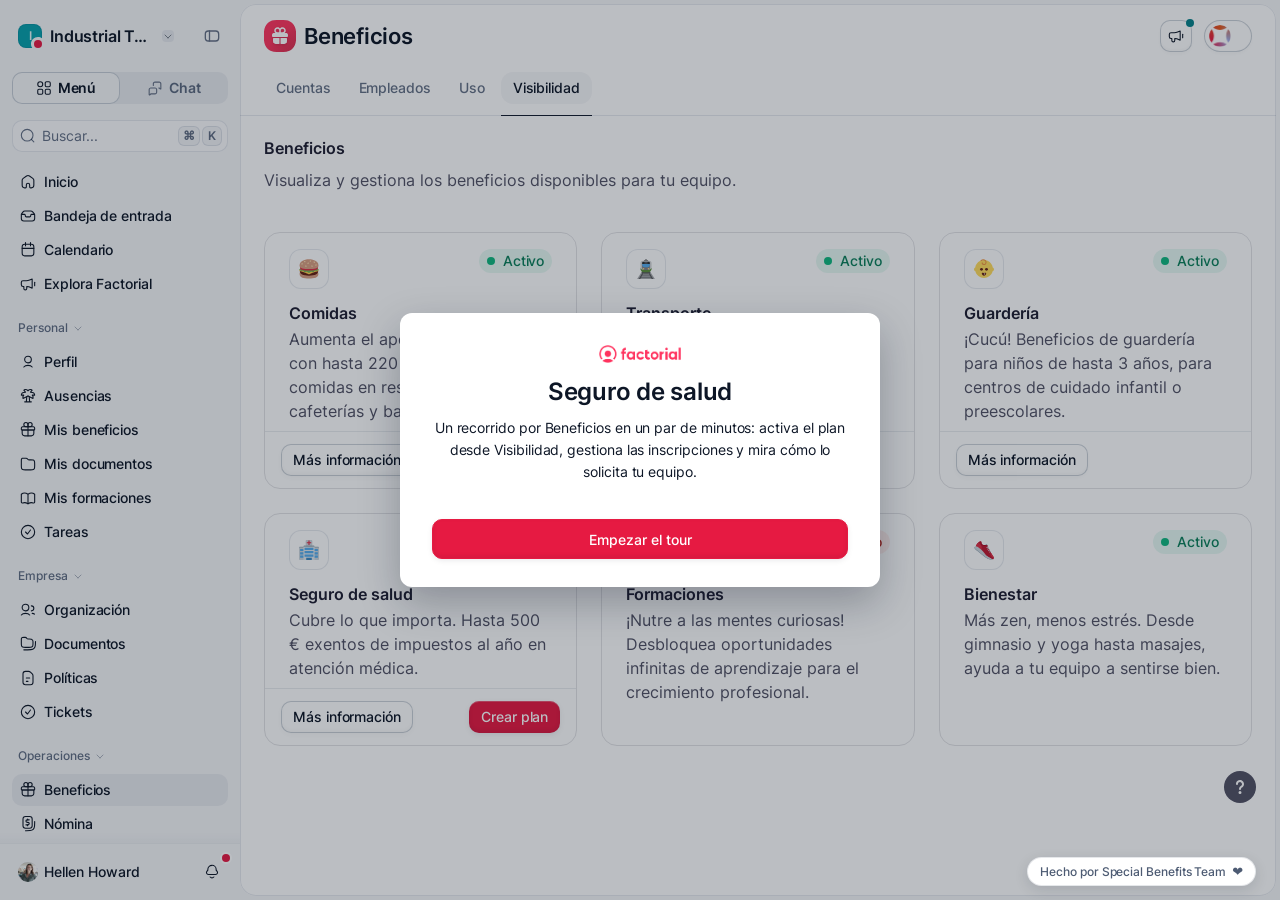
==== commit 119d6eb7: "Quita las encuestas rápidas del product tour Co-Authored-By: Claude Haiku 5.5 <noreply@anthropic.com" ====
--- a/index.html
+++ b/index.html
@@ -79,6 +79,8 @@
 #trail{position:fixed;left:16px;bottom:54px;z-index:9999;display:flex;align-items:center;gap:8px;background:#fff;border:1px solid rgba(1,22,55,.1);border-radius:99px;padding:8px 14px 8px 10px;font:500 13px Inter,system-ui,sans-serif;color:#0D1626;box-shadow:0 8px 24px rgba(13,22,38,.14);pointer-events:none;white-space:nowrap;max-width:60vw;animation:trailin .45s cubic-bezier(.2,.8,.2,1) both}
 #trail span{color:rgba(1,22,55,.55);font-weight:400}
 @keyframes trailin{from{opacity:0;transform:translateY(14px)}to{opacity:1;transform:none}}
+.tb-btn.dvb{width:32px;padding:0;display:grid;place-items:center;color:#0D1626}
+.tb-btn.dvb:disabled{opacity:.4}
 .dive{--db:34px;display:flex;align-items:stretch;gap:10px;width:100%;margin-top:12px;padding:8px 10px;border:1px dashed rgba(1,22,55,.28);border-radius:10px;background:#fff;text-align:left;cursor:pointer;font:inherit;color:inherit;transition:background .15s,border-color .15s}
 .dive:hover{background:rgba(5,38,87,.04);border-color:#0D1626}
 .dive .dv-ic{width:var(--db);align-self:stretch;border-radius:8px;background:rgba(5,38,87,.06);display:grid;place-items:center;flex:none}
@@ -184,7 +186,7 @@
   if(!row)return; tbody=row.parentElement; tpl=row.cloneNode(true);
 })();
 function setPill(el,state){const p=leaf(el,'Solicitado');if(!p)return;p.textContent=state;let n=p;
-  for(let i=0;i<4&&n&&n!==el;i++){n.style.background=STATES[state].bg;n.style.color=STATES[state].c;n=n.parentElement;if(n&&n.tagName==='TD')break}
+  for(let i=0;i<4&&n&&n!==el;i++){n.style.background=STATES[state].bg;n.style.color=STATES[state].c;n.style.borderRadius='999px';n=n.parentElement;if(n&&n.tagName==='TD')break}
   const dot=p.parentElement.querySelector('span');}
 function fillRows(states){
   if(!tbody)return; tbody.innerHTML='';
@@ -230,7 +232,7 @@
 let svOpen=false;   /* hay una encuesta abierta */
 const RESULTS={};   /* vista de resultado por tour */
 
-const ROUTE={catalog:'Operaciones › Beneficios › Visibilidad',healthcare:'Operaciones › Beneficios › Visibilidad › Gestionar plan de salud',approve:'Operaciones › Beneficios › Visibilidad › Gestionar plan de salud','emp-catalog':'Personal › Mis beneficios › Catálogo',drawer:'Personal › Mis beneficios › Catálogo',altas:'Operaciones › Beneficios › Empleados',cgastos:'Personal › Mis beneficios › Gastos',mcuentas:'Operaciones › Beneficios › Cuentas',muso:'Operaciones › Beneficios › Uso',mtarjetas:'Finanzas › Tesorería › Cuentas › Tarjetas',inicio:'Inicio',ccuentas:'Operaciones › Beneficios › Cuentas (sin cuenta)',stripe:'Stripe (enlace externo)'};
+const ROUTE={catalog:'Operaciones › Beneficios › Visibilidad',healthcare:'Operaciones › Beneficios › Visibilidad › Gestionar plan de salud',approve:'Operaciones › Beneficios › Visibilidad › Gestionar plan de salud','emp-catalog':'Personal › Mis beneficios › Catálogo',drawer:'Personal › Mis beneficios › Catálogo',altas:'Operaciones › Beneficios › Empleados',cgastos:'Personal › Mis beneficios › Gastos',mcuentas:'Operaciones › Beneficios › Cuentas',muso:'Operaciones › Beneficios › Uso',mtarjetas:'Finanzas › Tesorería › Cuentas › Tarjetas',inicio:'Inicio',ccuentas:'Operaciones › Beneficios › Cuentas (sin cuenta)',stripe:'Stripe (enlace externo)',childcare:'Guardería (página externa)'};
 let curScreen=null,navDir=1,navAxis='x',navMoved=false,navT=null,routeT=null;
 const pinSvg='<svg width="16" height="16" viewBox="0 0 24 24" fill="none" stroke="currentColor" stroke-width="2" stroke-linecap="round" stroke-linejoin="round"><path d="M20 10c0 6-8 12-8 12S4 16 4 10a8 8 0 0 1 16 0z"/><circle cx="12" cy="10" r="3"/></svg>';
 function routeChip(to){const ps=to.split(' › '),last=ps.pop();routeEl.hidden=true;routeEl.offsetWidth;
@@ -253,7 +255,13 @@
 
 /* ---- geometría: el foco y el tooltip se desplazan con transición ---- */
 function reposition(el,ph,inst){
-  const r=el.getBoundingClientRect(),P=8,ex=ph.extra||0,w=ph.w||340;
+  /* el bloque iluminado siempre cubre también el elemento con borde palpitante, aunque esté fuera de la sección que se explica */
+  const ce0=ph.click&&ph.click(),r0=el.getBoundingClientRect(),P=8,ex=ph.extra||0,w=ph.w||340;
+  let r=r0;
+  if(ce0&&ce0.getBoundingClientRect){const c=ce0.getBoundingClientRect();
+    if(c.width&&c.height&&!(c.left>=r0.left-2&&c.right<=r0.right+2&&c.top>=r0.top-2&&c.bottom<=r0.bottom+ex+2)){
+      const l=Math.min(r0.left,c.left),t=Math.min(r0.top,c.top),rr=Math.max(r0.right,c.right),b=Math.max(r0.bottom+ex,c.bottom);
+      r={left:l,top:t,right:rr,bottom:b-ex,width:rr-l,height:b-ex-t}}}
   spot.style.cssText+=`;left:${r.left-P}px;top:${r.top-P}px;width:${r.width+P*2}px;height:${r.height+P*2+ex}px;opacity:1`;
   scr.style.opacity=0;scr.style.pointerEvents='none';
   const ce=ph.click&&ph.click();
@@ -302,9 +310,9 @@
   tip.className='tip';
   const nx=ph.branch?`<span style="display:flex;gap:6px"><button class="tb-btn" data-a="no">No</button><button class="tb-btn red" data-a="yes">Sí</button></span>`
    :`<button class="tb-btn dark ${ph.click?'':'nudge'}" data-a="next" ${opts.off?'disabled':''}>${opts.label||(n===N-1&&cur==='manager'?'Siguiente':'Next')}</button>`;
-  const hint=ph.hint?`<div class="hint ${ph.click?'go':''}"><svg width="14" height="14" viewBox="0 0 24 24" fill="none" stroke="currentColor" stroke-width="2" stroke-linecap="round" stroke-linejoin="round"><path d="M9 11V5a2 2 0 0 1 4 0v6M13 10a2 2 0 0 1 4 0v2a6 6 0 0 1-6 6h-1a6 6 0 0 1-5-3l-2-3a2 2 0 0 1 3-2l2 2"/></svg>${ph.hint}</div>`:'';
+  const hint='';   /* sin textos de pista: el borde palpitante ya indica dónde hacer clic */
   const dv=ph.dive&&CFG.hub?diveHTML(ph.dive):'';
-  tip.innerHTML=`<div class="tb"><h4>${ph.h}</h4><p>${ph.p}</p>${hint}${dv}</div><div class="tf"><button class="tb-btn" data-a="back" ${opts.off?'disabled':''}>Back</button><span class="ct">${n+1} of ${N}</span>${nx}</div>`;
+  tip.innerHTML=`<div class="tb"><h4>${ph.h}</h4><p>${ph.p}</p>${hint}</div><div class="tf"><button class="tb-btn" data-a="back" ${opts.off?'disabled':''}>Back</button><span class="ct">${n+1} of ${N}</span><span style="display:flex;gap:8px;align-items:center">${dv}${nx}</span></div>`;
 }
 function vscroller(el){let e=el.parentElement;while(e&&e!==document.documentElement){const o=getComputedStyle(e).overflowY;if((o==='auto'||o==='scroll'||o==='overlay')&&e.scrollHeight>e.clientHeight+2)return e;e=e.parentElement}return null}
 function centerV(el){const sc=vscroller(el);if(!sc)return;const r=el.getBoundingClientRect(),c=sc.getBoundingClientRect();
@@ -319,6 +327,10 @@
     if(r.top<70||r.bottom>innerHeight-70){centerV(el);await follow(el,ph,550)}else reposition(el,ph)}
   ph.end&&ph.end();
 }
+
+/* el coachmark nativo de la plataforma («Deja que One lo haga por ti») y su foco no forman parte de ningún tour: se quitan de todas las pantallas */
+document.querySelectorAll('[data-f0-coachmark-blocker]').forEach(e=>e.remove());
+document.querySelectorAll('[data-radix-popper-content-wrapper]').forEach(e=>{if(e.textContent.includes('Deja que One'))e.remove()});
 
 /* ---- pasos ---- */
 const T={
@@ -359,7 +371,7 @@
 
 const markSvg='<svg width="22" height="22" viewBox="0 0 24 24" fill="none" stroke="#fff" stroke-width="2" stroke-linecap="round"><path d="M12 3v18M3 12h18"/></svg>';
 const CFG=window.TOUR_CFG||{title:'Seguro de salud',desc:'Un recorrido por Beneficios en un par de minutos: activa el plan desde Visibilidad, gestiona las inscripciones y mira cómo lo solicita tu equipo.',screen:'catalog',start:'manager',endLeft:{label:'Ver vista de manager',a:'mgr'}};
-function welcome(){i=-1;screen(CFG.screen);center(`<div class="tb" style="text-align:center"><img src="assets/factorial-logo.png" alt="Factorial" style="height:18px;width:auto;display:block;margin:0 auto"><h4>${CFG.title}</h4><p>${CFG.desc}</p></div><div class="tf"><button class="tb-btn red" data-a="start">Empezar el tour</button></div><div class="pw"><img src="assets/factorial-isotipo.png" alt="" style="height:12px;width:12px;vertical-align:-2px;margin-right:6px">Product Tour Factorial - Hecho por Special Benefits Team</div>`)}
+function welcome(){i=-1;screen(CFG.screen);center(`<div class="tb" style="text-align:center"><img src="assets/factorial-logo.png" alt="Factorial" style="height:18px;width:auto;display:block;margin:0 auto"><h4>${CFG.title}</h4><p>${CFG.desc}</p></div><div class="tf"><button class="tb-btn red" data-a="start">Empezar el tour</button></div>`)}
 function chooser(){screen('approve');center(`<div class="tb"><img src="assets/factorial-isotipo.png" alt="Factorial" style="height:28px;width:28px;display:block"><h4>Sigue con otra vista</h4><p>Ya viste cómo se configura el seguro. Ahora mira cómo lo vive cada perfil.</p>
  <div class="chs">
   <button class="row" data-a="emp"><span class="ic"><svg width="18" height="18" viewBox="0 0 24 24" fill="none" stroke="currentColor" stroke-width="1.8" stroke-linecap="round" stroke-linejoin="round"><circle cx="12" cy="8" r="4"/><path d="M4 21v-1a6 6 0 0 1 6-6h4a6 6 0 0 1 6 6v1"/></svg></span><span class="tx"><small>Personal › Mis beneficios</small><b>Vista de colaborador</b><em>Solicitar el seguro y añadir dependientes</em></span><svg class="chv" width="16" height="16" viewBox="0 0 24 24" fill="none" stroke="currentColor" stroke-width="2" stroke-linecap="round" stroke-linejoin="round"><path d="m9 6 6 6-6 6"/></svg></button>
